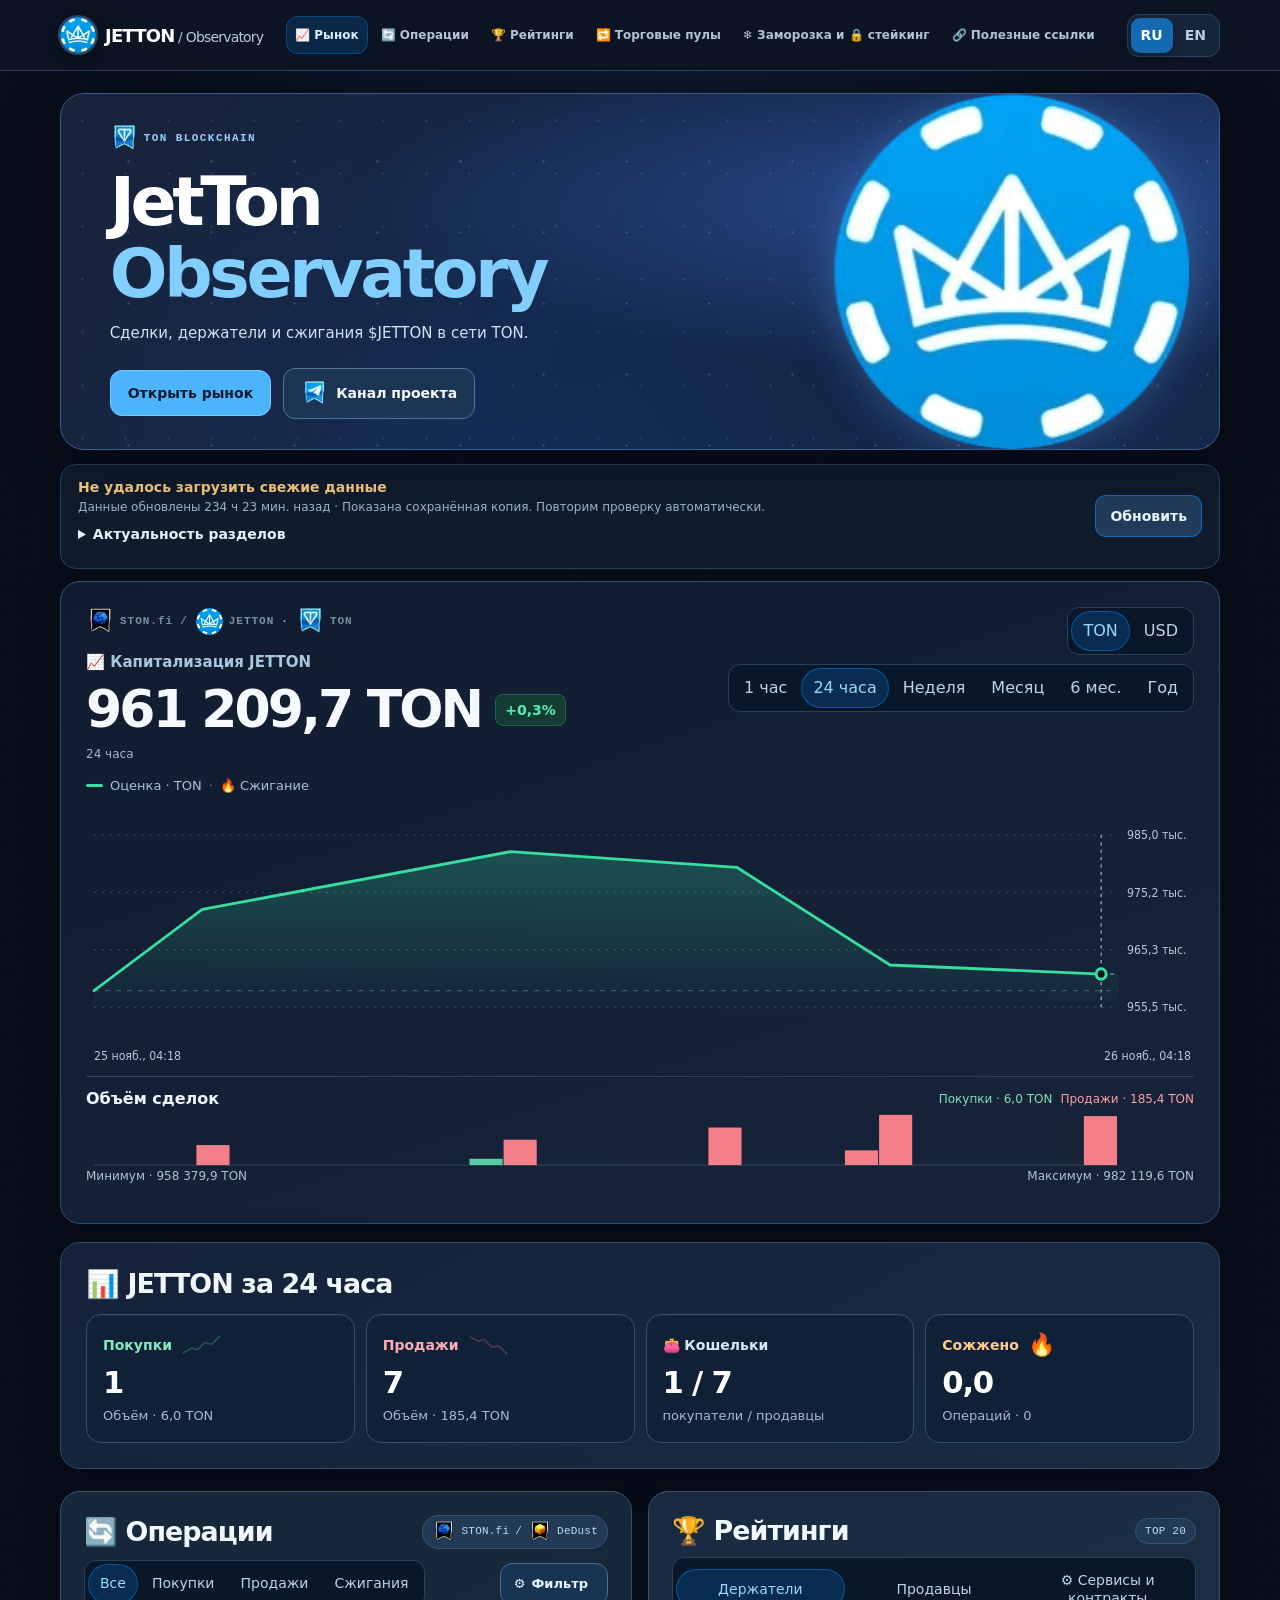
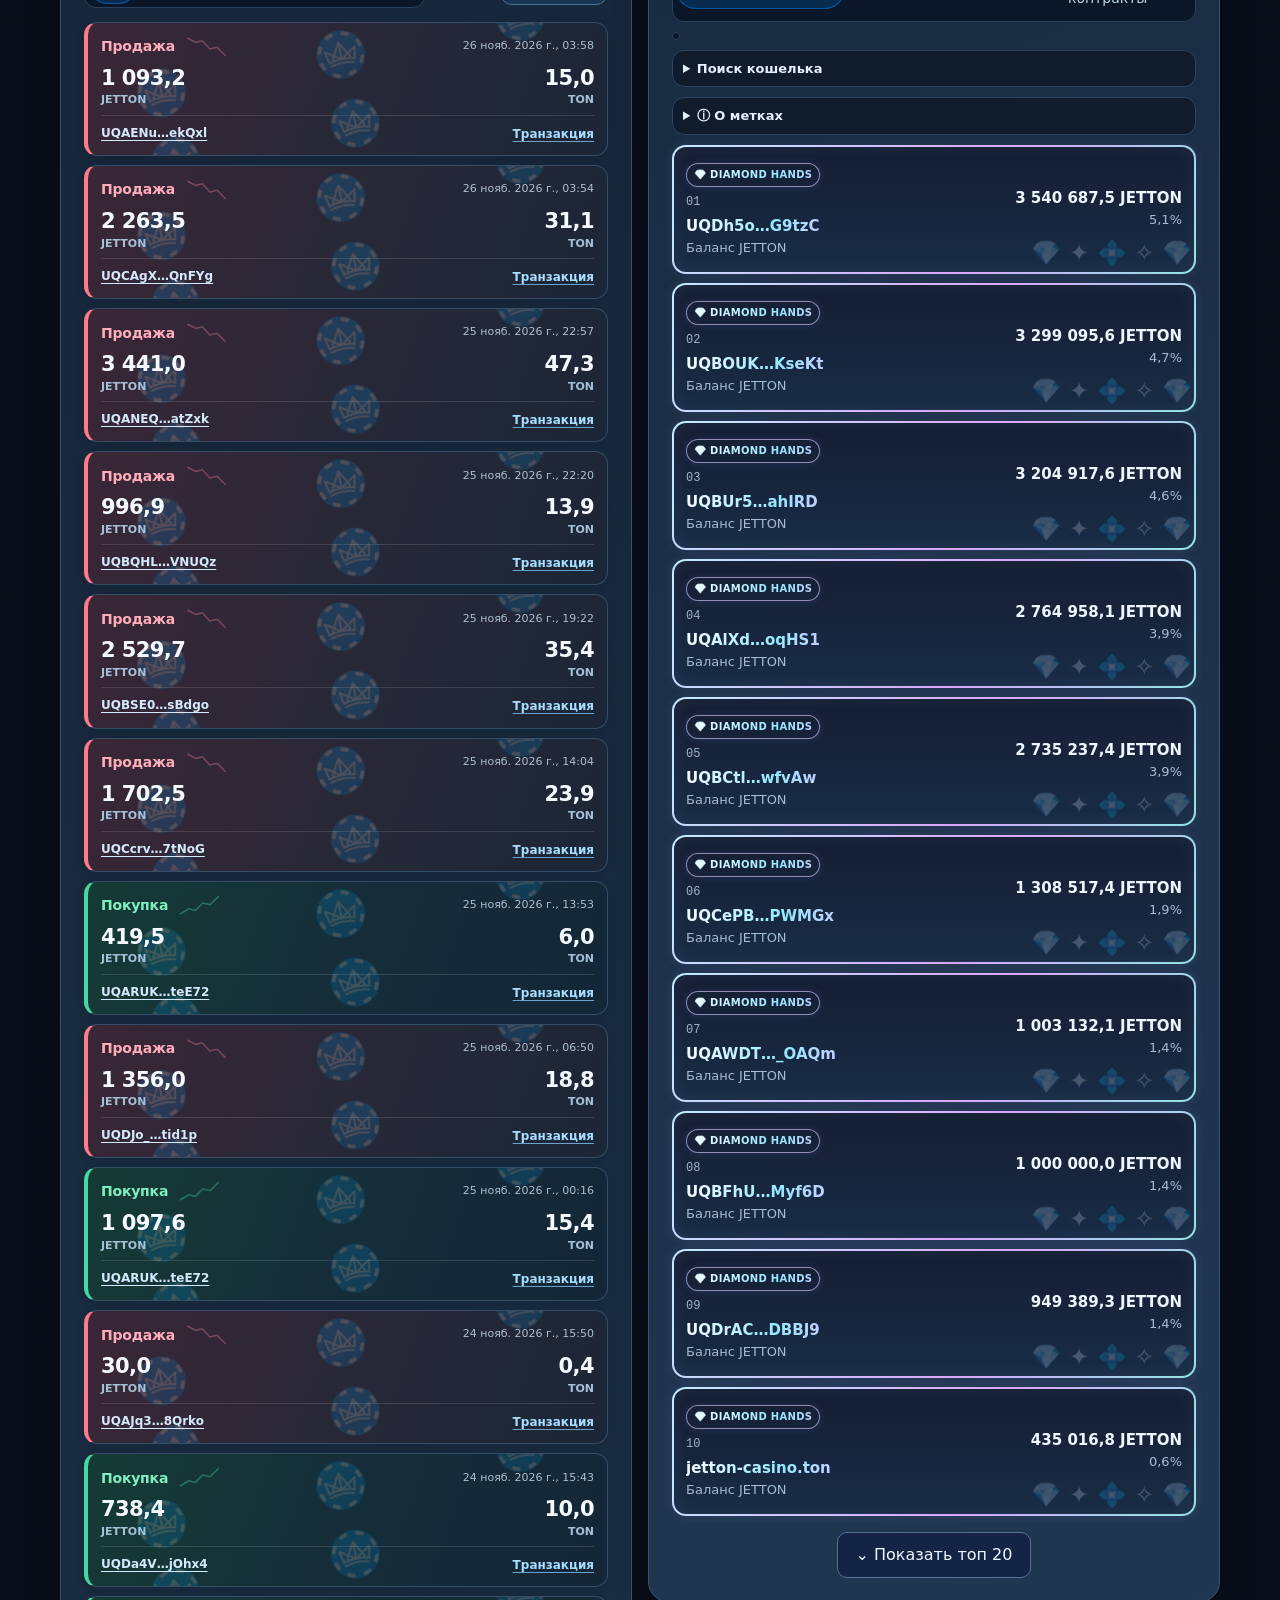
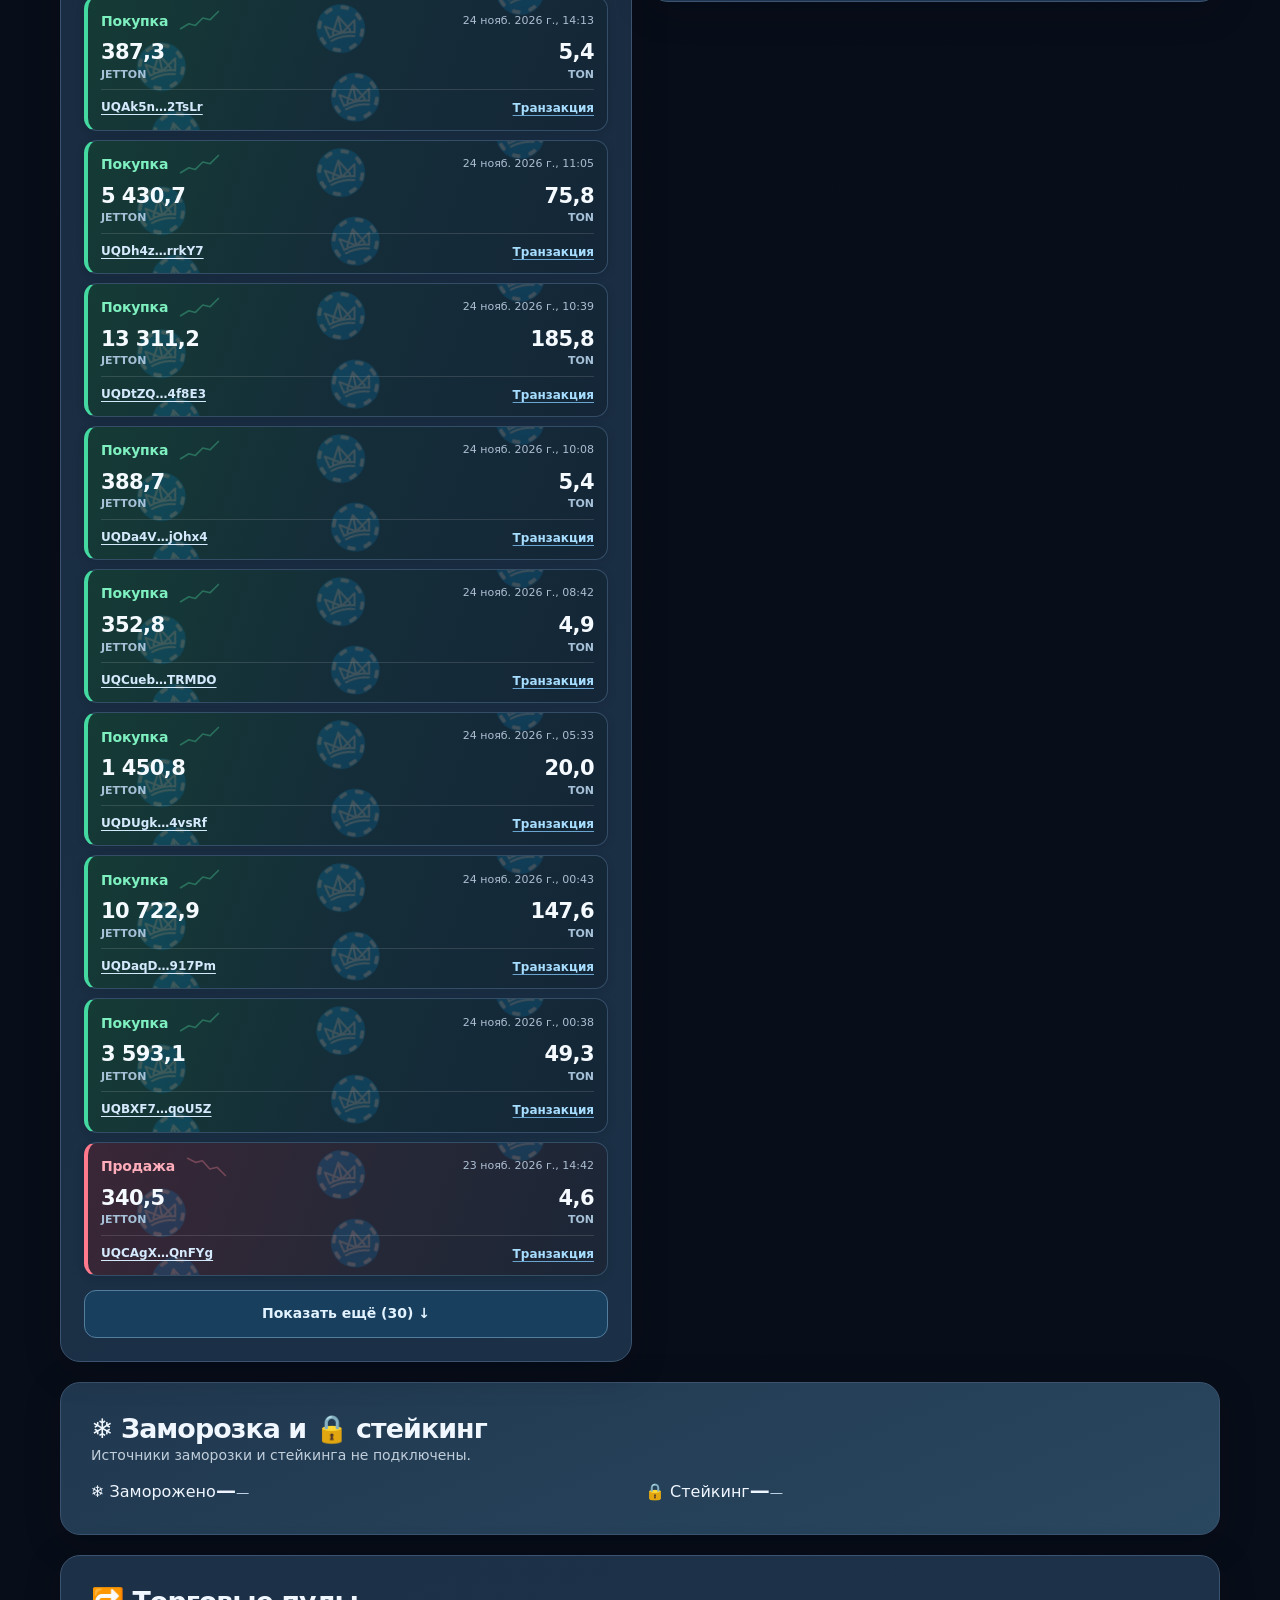
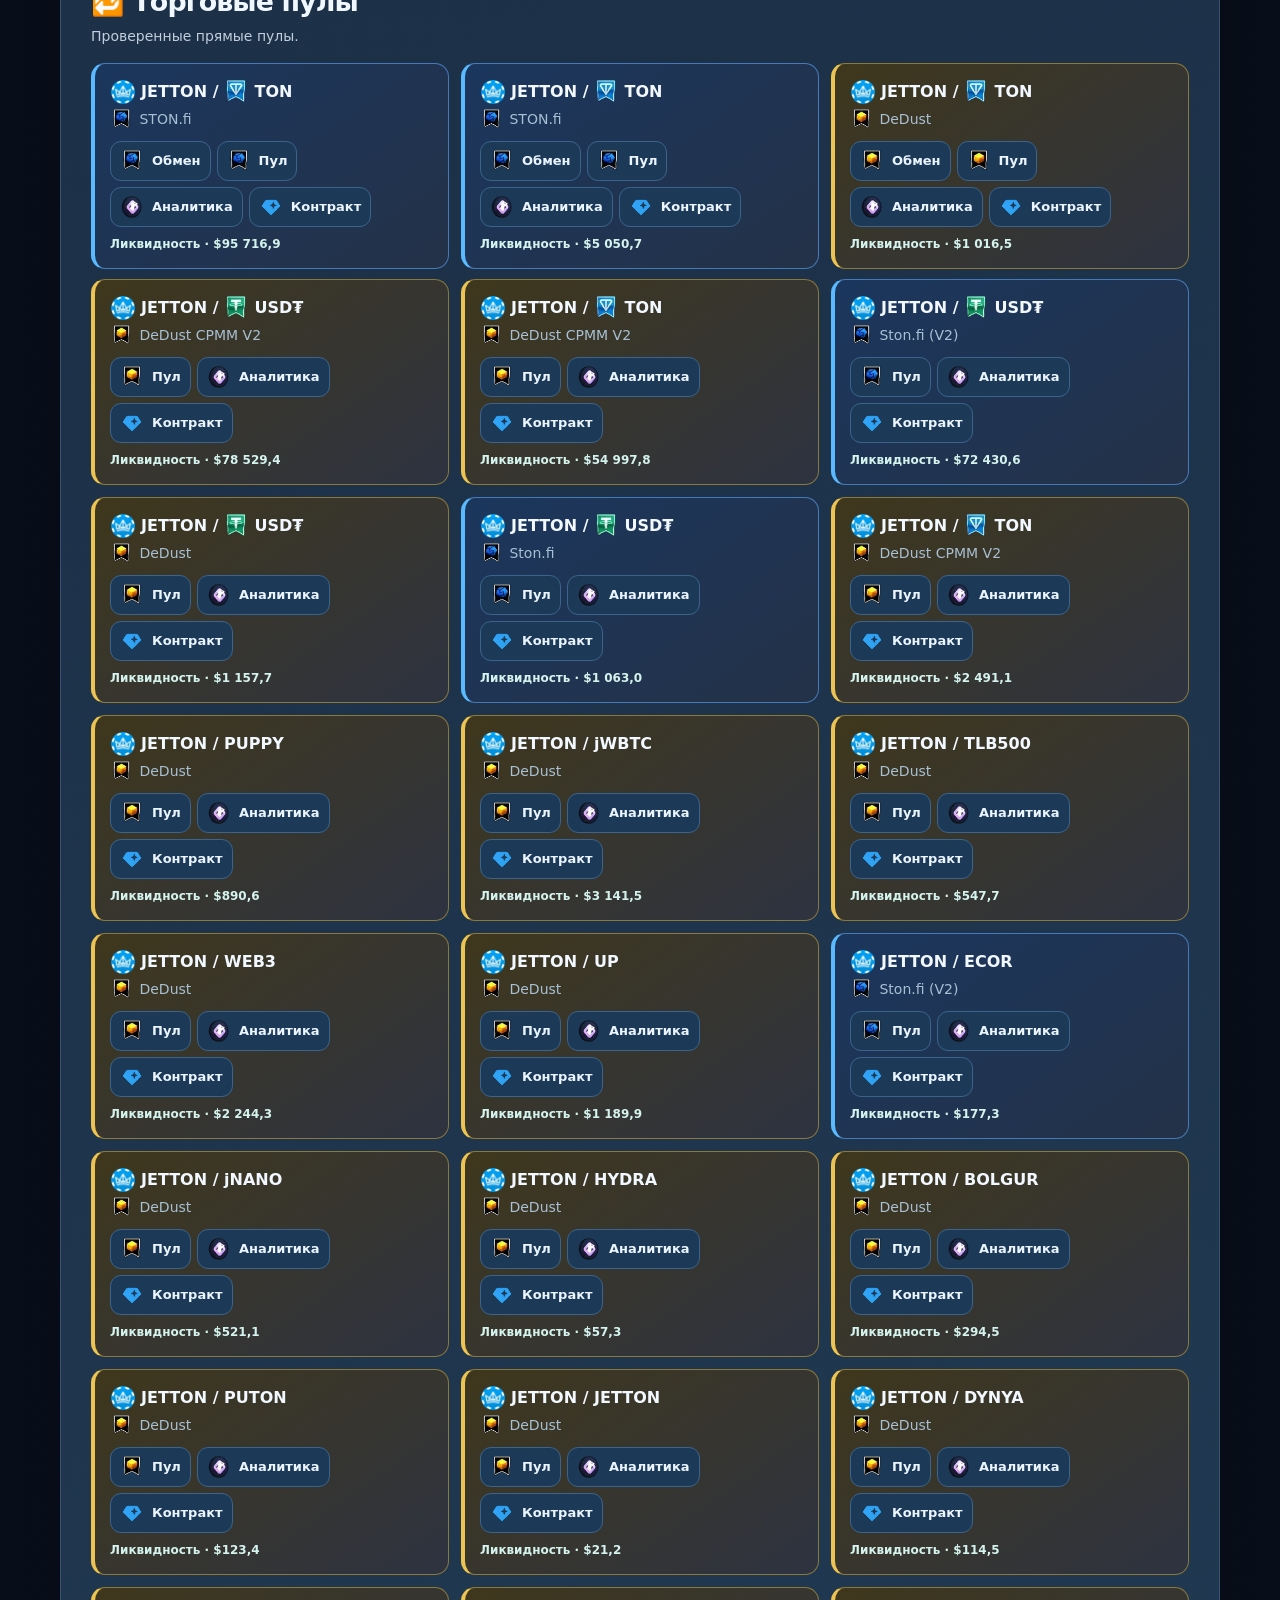
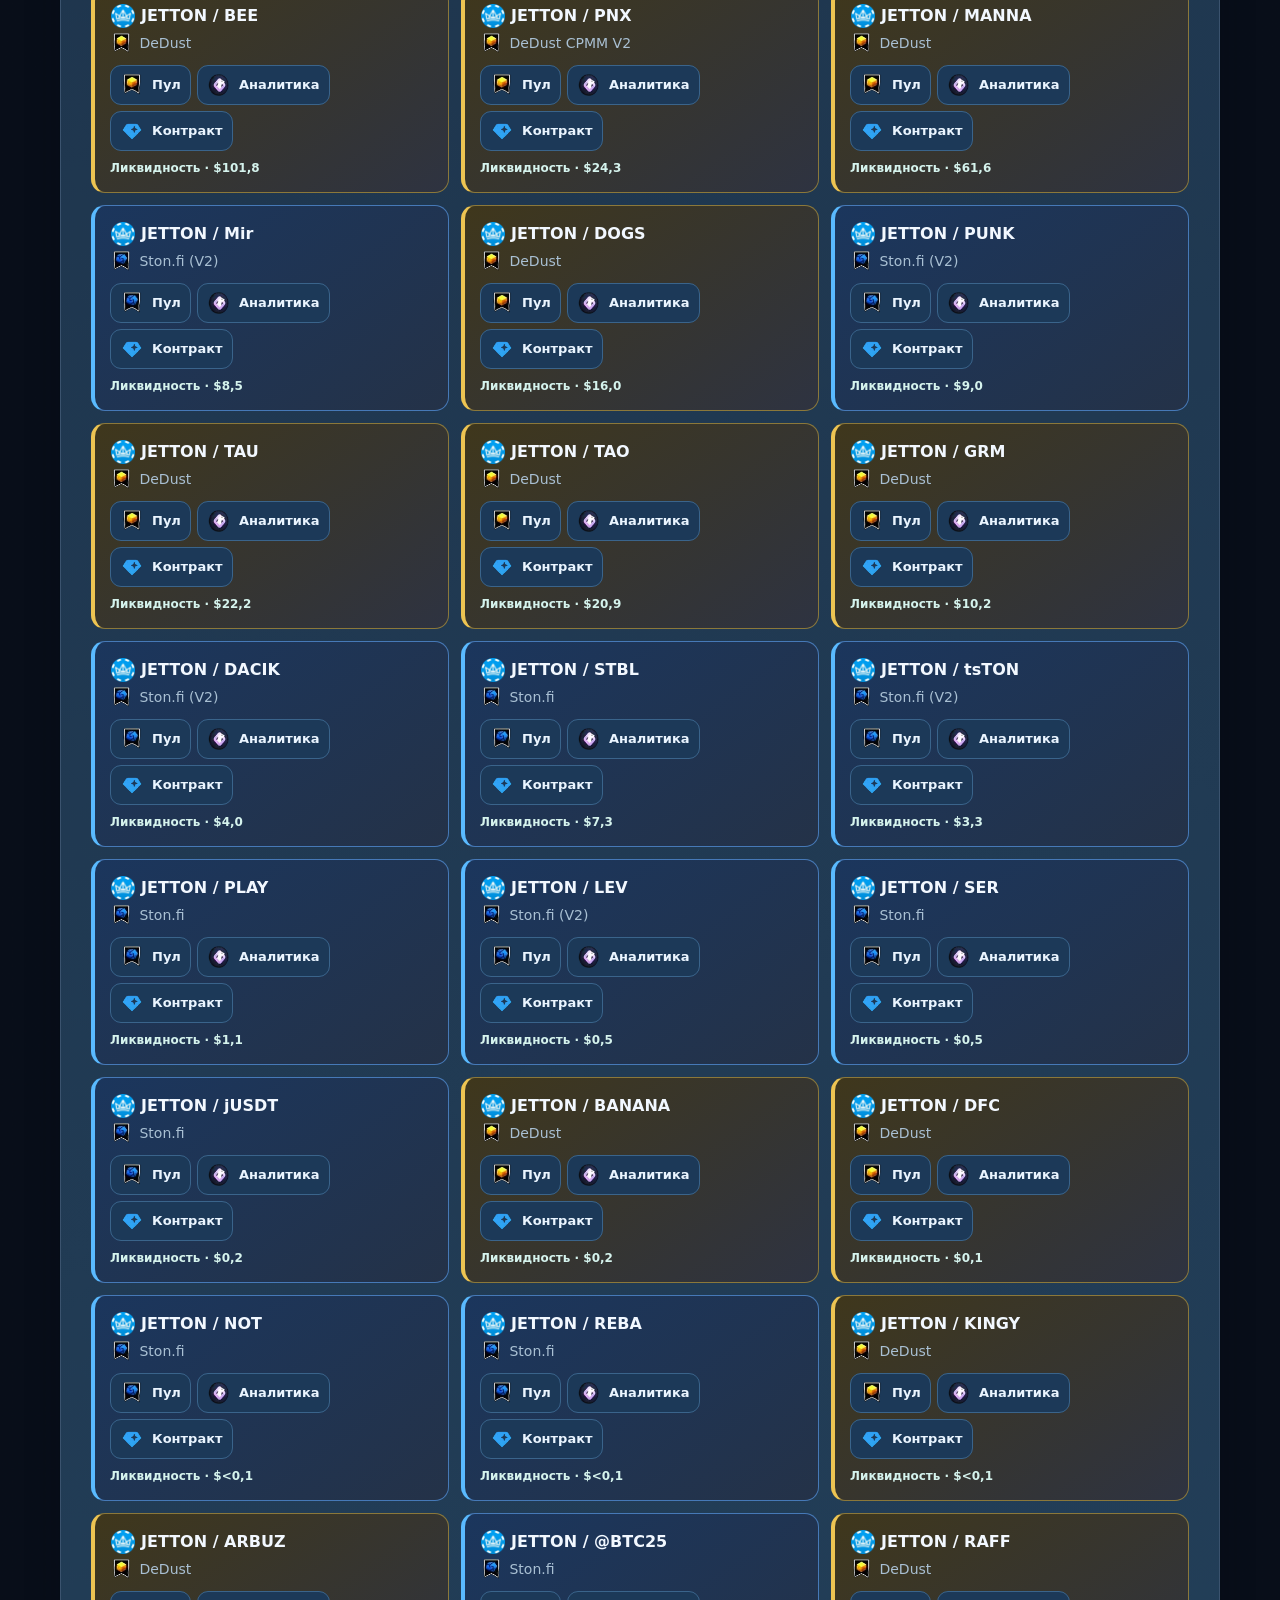
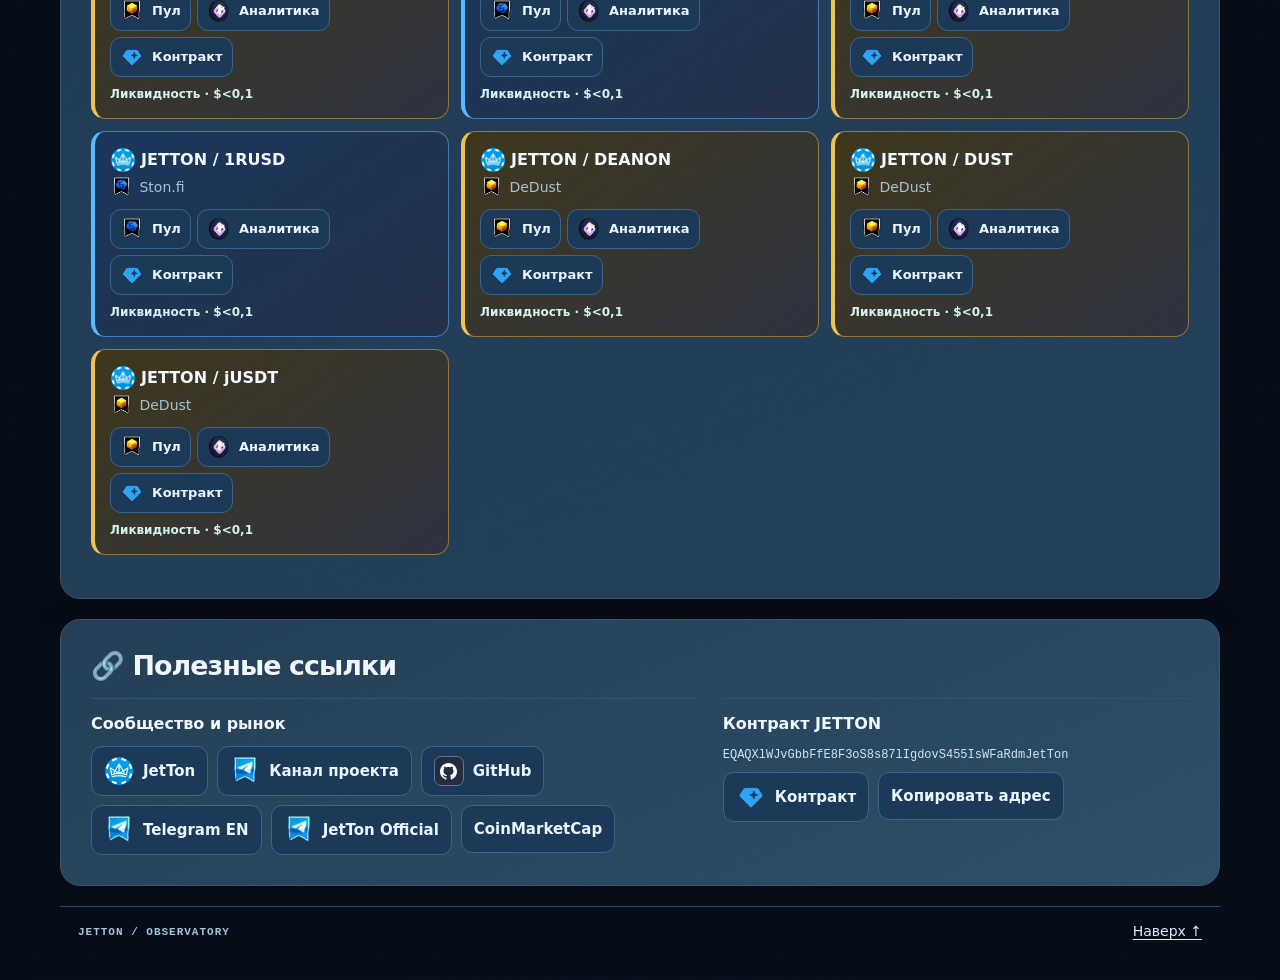
==== index.html @ 43e512dc "Build JETTON observatory from shared template with verified token data" ====
<!doctype html>
<html lang="ru"><head>
<meta charset="utf-8"><meta name="viewport" content="width=device-width,initial-scale=1">
<meta name="theme-color" content="#070d21"><meta name="description" content="JETTON Observatory — сделки STON.fi и DeDust, держатели и подтверждённые сжигания JETTON в сети TON.">
<title>JetTon Observatory</title><style>:root{color-scheme:light;--ink:#101721;--muted:#536372;--paper:#f8fafc;--line:#cbd5df;--blue:#30a1f5;--link:#075d9b;--night:#090b0e;--graphite:#10151c;--green:#1e6b51;--red:#df0000;--orange:#975019;font:16px/1.5 system-ui,-apple-system,BlinkMacSystemFont,"Segoe UI",sans-serif;color:var(--ink);background:var(--night)}
*{box-sizing:border-box}
[hidden]{display:none!important}
html{scroll-behavior:smooth;scroll-padding-top:82px}
body{margin:0;background:var(--night)}
.wrap{width:min(1220px,calc(100% - 64px));margin-inline:auto}
h1,h2,h3,p{margin:0}
a{color:var(--link);text-underline-offset:3px}
a:hover{text-decoration:underline}
button{font:inherit;color:inherit;cursor:pointer}
a:focus-visible,button:focus-visible,summary:focus-visible,#plot svg:focus-visible{outline:3px solid #5692db;outline-offset:2px}
header{position:sticky;top:0;z-index:5;background:#090b0ef5;border-bottom:1px solid #283541;color:#f5f8fc}
.nav,.brand,nav,.langs,.tabs,.smallTabs,.introLinks,.eyebrow,.sectionHeading,.chartCaption,footer,.graphTop{display:flex;align-items:center}
.nav{min-height:65px;gap:20px;justify-content:space-between}
.brand{gap:9px;color:#fff;text-decoration:none}
.brand svg{width:36px;height:36px}
.brand strong{font-size:19px;letter-spacing:-.055em}
.brand span{font-weight:500;color:#c3cbd5}
.brand:hover{text-decoration:none}
nav{gap:5px}
nav a,.langs button{font-size:14px;font-weight:650}
nav a{color:#b4c0ce;padding:9px 11px;text-decoration:none;border-radius:8px}
nav a.on,nav a:hover{color:white;background:#203347;text-decoration:none}
.langs,.tabs,.smallTabs{background:#e5edf4;border-radius:10px;padding:3px;gap:2px;width:fit-content;max-width:100%;flex-wrap:wrap}
.langs button,.tabs button,.smallTabs button{border:none;padding:7px 10px;background:transparent;color:#364c61;border-radius:7px;line-height:1.35}
.langs .on,.tabs .on,.smallTabs .on{background:#114c79;color:white}
.hero{margin:20px 0 16px;position:relative;isolation:isolate;overflow:hidden;display:flex;align-items:center;min-height:192px;border-radius:20px;border:1px solid #293746;background:radial-gradient(ellipse at 88% 70%,#153650 0%,transparent 53%),#0b0d10;color:#fff}
.herotext{position:relative;z-index:1;padding:27px clamp(20px,3vw,44px);max-width:66%}
.eyebrow,.tag,footer>span{font-family:ui-monospace,Consolas,monospace;font-size:11px;font-weight:650;letter-spacing:.09em}
.eyebrow{gap:8px}
.eyebrow i{width:7px;height:7px;background:#468ec6;border-radius:50%}
.hero .eyebrow{color:#b9c9d9}
.hero .eyebrow i{background:var(--blue)}
h1{font-size:clamp(38px,4.6vw,68px);letter-spacing:-.07em;line-height:1.05;margin:7px 0 8px}
h1 em{font-family:Georgia,"Times New Roman",serif;font-weight:normal;letter-spacing:-.055em;color:#a1d6ff}
.hero p{color:#c9d5e1;font-size:15px}
.heroArt{position:absolute;inset:0 0 0 auto;width:41%;display:grid;align-items:center;pointer-events:none}
.heroArt svg{width:100%;height:100%;max-height:250px}
.introLinks{margin-top:17px;gap:10px}
.introLinks a,.more{border:1px solid #9daebf;border-radius:8px;padding:7px 12px;text-decoration:none;font-weight:650;font-size:14px}
.introLinks a{color:#f0f6ff;border-color:#536779}
.introLinks a:first-child{color:#081624;background:var(--blue);border-color:var(--blue)}
.introLinks a:hover,.more:hover{box-shadow:inset 0 0 0 1px currentColor}
.panel{background:var(--paper);border:1px solid var(--line);border-radius:17px;padding:clamp(16px,2vw,25px);min-width:0}
.graphTop,.sectionHeading,footer{justify-content:space-between;gap:12px}
.graphTop{align-items:flex-start}
.graph .eyebrow{color:#b6c8d9}
.graph .eyebrow span{color:#7891a7}
.graph h2{font-weight:550;color:var(--muted);font-size:16px;margin-top:12px}
.price{font-size:clamp(27px,3.2vw,44px);line-height:1.12;letter-spacing:-.05em;font-variant-numeric:tabular-nums;font-weight:730}
.chartCaption{font-size:13px;color:var(--muted);gap:7px;margin-top:13px}
.lineKey{width:17px;height:3px;border-radius:3px;background:var(--blue)}
.sep{color:#6f8196}
#plot{margin:6px 0;min-height:183px}
#plot svg{width:100%;height:183px;display:block;touch-action:pan-y}
#plot text{font:11px system-ui,sans-serif;fill:#b6c6d6}
.marker{cursor:pointer}
.marker:focus{outline:2px solid var(--orange)}
#readout{font-size:14px;font-variant-numeric:tabular-nums;min-height:24px;color:var(--ink)}
.note,.description,.resources p{font-size:14px;color:var(--muted);overflow-wrap:anywhere}
.note{font-size:12px}
.description{margin:8px 0}
.summary{margin:18px 0 22px}
.summary h2,.panel h2:not(.graph h2){font-size:clamp(20px,2.1vw,27px);letter-spacing:-.045em;line-height:1.2}
.summary .sectionHeading{margin-bottom:9px}
.tag{color:#3e5061;background:#e2ebf4;border-radius:20px;padding:4px 9px;white-space:nowrap;font-weight:500;letter-spacing:.02em}
#stats{display:grid;grid-template-columns:repeat(4,minmax(0,1fr));gap:10px}
.stat{background:var(--paper);border:1px solid var(--line);border-radius:13px;padding:13px 15px;min-width:0}
.stat b,.stat small,.stat span{display:block}
.stat b{font-size:clamp(20px,2.1vw,31px);line-height:1.3;font-variant-numeric:tabular-nums;overflow-wrap:anywhere;letter-spacing:-.04em}
.stat small{font-size:13px;color:var(--muted)}
.stat span{font-size:14px;font-weight:670}
.buy{color:var(--green)}
.sell{color:var(--red)}
.burn{color:var(--orange)}
.columns{display:grid;grid-template-columns:1fr 1fr;gap:16px;align-items:start}
.columns .tabs{margin:10px 0}
.columns .tabs button,.smallTabs button{font-size:14px}
.smallTabs:not(:empty){margin-bottom:8px}
#feedNote,#rankNote{margin-bottom:8px}
.row{display:grid;grid-template-columns:minmax(0,1fr) auto;gap:10px;border-top:1px solid #dce3eb;padding:10px 0;align-items:center}
.row>div{min-width:0}
.row>div:last-child{text-align:right}
.row b,.row small{display:block;font-variant-numeric:tabular-nums}
.row small{color:var(--muted);font-size:13px}
.row a{overflow-wrap:anywhere}
.row b{font-size:15px;line-height:1.45}
.row .badge{display:inline-block;padding:1px 6px;font-size:12px;border-radius:5px;margin-right:6px}
.badge.buy{background:#e0f3e8}
.badge.sell{background:var(--red);color:white}
.badge.burn{background:#ffead4}
.position{color:var(--muted);font:12px ui-monospace,monospace;margin-right:8px}
.empty{padding:16px 0;color:var(--muted)}
.more{background:#eaf1f7;color:#144b72}
.more[hidden]{display:none}
#more{margin-top:8px;width:100%}
.resources{margin:20px 0}
.resourcesGrid{display:grid;grid-template-columns:1.15fr 1.2fr 1fr;gap:24px;margin-top:16px}
.resources h3{font-size:16px;margin-bottom:6px}
.resourceList{display:flex;gap:8px 13px;flex-wrap:wrap}
.resourceList,.contract{margin-top:8px;font-size:14px}
.contract{display:block;overflow-wrap:anywhere;font-family:ui-monospace,monospace;margin-bottom:10px}
.resourcesGrid article{min-width:0}
summary{cursor:pointer;font-weight:600}
footer{padding:16px 0 25px}
footer a{font-size:14px}
@media(max-width:800px){.wrap{width:calc(100% - 28px)}
.nav{display:grid;grid-template-columns:1fr auto;gap:0;padding-top:6px}
.langs{grid-column:2;grid-row:1}
.brand{grid-column:1;grid-row:1}
nav{grid-column:1/-1;justify-content:space-between;gap:0}
nav a{padding:7px 5px;font-size:13px}
html{scroll-padding-top:98px}
.columns{grid-template-columns:1fr}
.heroArt{width:35%;opacity:.82}
.herotext{max-width:73%;padding:19px}
.hero{min-height:180px}
.graphTop{flex-wrap:wrap}
.resourcesGrid{grid-template-columns:1fr 1fr}

#stats{grid-template-columns:repeat(2,minmax(0,1fr))}}
@media(max-width:500px){.wrap{width:calc(100% - 20px)}
.hero{margin-top:10px}
.herotext{max-width:100%;padding:16px}
.heroArt{width:35%;inset:auto 0 0 auto;height:78px}
.hero p{max-width:96%;font-size:14px}
.introLinks{max-width:76%;gap:6px;flex-wrap:wrap}
.introLinks a{font-size:13px;padding:6px 8px}
.graphTop{gap:10px}
.tabs button{padding:6px 8px}
.stat{padding:10px}
.stat small{font-size:12px}
.row{gap:3px}
.row b{font-size:14px}
.row small{font-size:12px}
.resourcesGrid{grid-template-columns:1fr;gap:15px}
.resourcesGrid article+article{border-top:1px solid var(--line);padding-top:12px}}
@media(prefers-reduced-motion:reduce){html{scroll-behavior:auto}}

.walletLegend{font-size:13px;color:var(--muted);margin:4px 0}
.walletIdentity{display:inline-flex;align-items:baseline;flex-wrap:wrap;gap:2px 6px;max-width:100%;vertical-align:baseline}
.row .walletAddress{font-weight:700;text-decoration:underline;text-decoration-thickness:1px;text-underline-offset:3px}
.row .walletAddress.buy,.walletRole.buy{color:#126042}
.row .walletAddress.sell,.walletRole.sell{color:#df0000}
.row .walletAddress.burn,.walletRole.burn{color:#874305}
.row .walletAddress.neutral{color:#51615c}
.walletRole{font-size:11px;font-weight:600}
:is(.row,.walletResult) .domainBadge{font:600 11px/1.4 system-ui,sans-serif;letter-spacing:0;padding:2px 6px;border-radius:5px;overflow-wrap:anywhere;max-width:100%;display:inline-block}
.domainBadge.digits{color:#482e00;background:linear-gradient(110deg,#ffcc00 12%,#ffe173 34%,#fff9c0 46%,#ffd700 57%,#efb000 84%);background-size:220% 100%;border:1px solid #a37b00;animation:projectGold 4s ease-in-out infinite alternate}
details.domainDetails{display:inline-block;border:0;padding:0;font-size:12px;font-weight:500;width:100%}
details.domainDetails summary{color:var(--muted);font-size:11px}
#rank .position{vertical-align:top}
.onlyBadges{display:flex;align-items:center;gap:7px;font-size:13px;font-weight:600;margin:4px 0 7px;cursor:pointer}
.onlyBadges input{width:16px;height:16px;accent-color:var(--link)}


@keyframes projectGold{from{background-position:0% 50%}
to{background-position:100% 50%}}
@media(prefers-reduced-motion:reduce){.domainBadge.digits{animation:none}}
footer>span{color:#f5f8ff}
footer a{color:#dcebf8}
.price{overflow-wrap:break-word}

/* Make the chart and header dark; financial rows retain their semantic colours. */
.langs,.graph .tabs{background:#202a35}
.langs button,.graph .tabs button{color:#c3cfdb}
.langs .on,.graph .tabs .on{background:var(--blue);color:#071421}
.graph{--ink:#f5f8fc;--muted:#b2c0cd;color:var(--ink);background:var(--graphite);border-color:#283747}
.graph #readout a{color:#86caff}
.graph #plot svg{height:205px}
.brand:hover,.introLinks a:hover{color:#fff}
.introLinks a:first-child:hover{color:#081624}

.wrap{width:min(1180px,calc(100% - 88px))}
.hero{background:linear-gradient(165deg,#080a0d 22%,#10151c 100%)}
.graph,.summary{background:linear-gradient(180deg,#10151c,#152332);border:1px solid #374b5b}
.summary{background:linear-gradient(180deg,#152332,#172b3c);padding:clamp(16px,2vw,25px);border-radius:17px;color:#f4f8ff}
.summary .sectionHeading{margin-bottom:14px}
.stat{background:linear-gradient(145deg,#131d28,#1e3041);border:1px solid #3d5363}
.stat small{color:#b9c8d5}
.stat span.buy,.stat span.sell,.stat span.burn{display:inline-block;border-radius:5px;background:linear-gradient(120deg,#d8e5eb,#c1d4df);padding:1px 6px}
.columns .panel,.resources{--ink:#f3f7fc;--muted:#c1cedb;--link:#a6daff;--line:#435a6a;color:var(--ink);border-color:#3b5264}
.columns .panel{background:linear-gradient(180deg,#172b3c,#1a3b51)}
.columns .tabs,.columns .smallTabs{background:#0e1c29}
.columns .tabs button,.columns .smallTabs button{color:#cbd9e7}
.columns .tabs .on,.columns .smallTabs .on{background:#265a7d;color:#fff}
.row{border-color:#435666}
.position{color:#c1cedb}
.tag{background:#233f54;color:#d1e6f6}
.row .walletIdentity{background:linear-gradient(125deg,#d8e5eb,#c1d4df);border-radius:7px;padding:3px 6px}
.domainDetails summary{color:#354d62!important}
.domainDetails span{color:#223847}
#more,.resourceList>a,.resourceList>button{color:#f3f8ff;background:#15496b;border:1px solid #6289a3}
.resources{background:linear-gradient(180deg,#1a3b51,#20475e);padding:clamp(18px,2.5vw,30px)}
.resourcesGrid{grid-template-columns:1.3fr 1fr;gap:clamp(14px,2vw,26px)}
.resourcesGrid article{border-top:1px solid #7190a3;padding-top:13px}
.resources h3{margin-bottom:10px}
.resourceList{display:grid;grid-template-columns:1fr;gap:7px}
.resourceList>a,.resourceList>button{display:flex;align-items:center;justify-content:space-between;gap:6px;min-height:42px;padding:8px 12px;border-radius:7px;text-align:left;font:650 14px/1.35 system-ui,sans-serif;text-decoration:none;cursor:pointer}
.resourceList>a:hover,.resourceList>button:hover,#more:hover{background:#1b5c82;border-color:#aedfff}
.resources .contract{color:#d1e4f2;margin:6px 0;word-break:break-all}
footer{background:#090c10;border-top:1px solid #405362;padding:14px 18px;margin-bottom:14px;border-radius:8px}
@media(min-width:1000px){.resourcesGrid article:first-child .resourceList{grid-template-columns:repeat(2,minmax(0,1fr))}}
@media(max-width:800px){.wrap{width:calc(100% - 34px)}.resourcesGrid{grid-template-columns:1fr 1fr}}
@media(max-width:500px){.wrap{width:calc(100% - 22px)}.resourcesGrid{grid-template-columns:1fr}.resourcesGrid article+article{border-color:#7190a3}}

/* Draw external-link arrows without relying on a font glyph. */
.resourceList>a::after,.introLinks a[href^="https:"]::after,.row a:not(.walletAddress)::after{content:"";display:inline-block;width:8px;height:8px;flex-shrink:0;margin-left:6px;border-top:1.5px solid currentColor;border-right:1.5px solid currentColor;background:linear-gradient(135deg,transparent 43%,currentColor 46%,currentColor 54%,transparent 57%);vertical-align:1px}

.syncBar{display:flex;align-items:center;justify-content:space-between;gap:14px;margin:0 0 12px;padding:12px 18px;background:#101b27;border:1px solid #374b5b;border-radius:12px;color:#e5f1fb}
.syncBar>div{min-width:0}.syncBar p{font-size:14px;font-weight:650}.syncBar small{display:block;color:#b9c8d5;font-size:12px;overflow-wrap:anywhere}.syncBar .syncWarning{color:#ffcf80}
#refreshData{flex-shrink:0;min-height:42px;padding:8px 14px;border:1px solid #6289a3;border-radius:7px;background:#15496b;color:#f3f8ff;font-weight:650;font-size:14px}#refreshData:hover{background:#1b5c82}#refreshData:disabled{opacity:.65;cursor:wait}
@media(max-width:400px){.syncBar{align-items:flex-start;flex-wrap:wrap;padding:12px 14px}.syncBar>div{flex:1 1 175px}}

/* Market cap: native-currency valuation, with an explicit estimation note. */
.graph .price{font-size:clamp(32px,4.2vw,52px);letter-spacing:-.055em;line-height:1.15}
.graph h2{font-size:15px;margin-top:12px;margin-bottom:7px}
.capHeadline{display:flex;align-items:center;gap:14px;flex-wrap:wrap}
.capChange{font:700 14px/1.3 system-ui,sans-serif;padding:6px 9px;border-radius:8px;font-variant-numeric:tabular-nums;white-space:nowrap}
.capChange:empty{display:none}.capPositive{color:#54edb6;background:#133c32;border:1px solid #24634e}.capNegative{color:#ff2020;background:#321419;border:1px solid #7a242a}
#capPeriod{margin-top:5px;color:#a4b9cb}.graph #plot{min-height:250px;margin:18px 0 8px}.graph #plot svg{height:250px}
.graph #plot text{font:11px system-ui,sans-serif;fill:#b8c9d6}
.capRange{display:flex;justify-content:space-between;gap:8px;flex-wrap:wrap;color:#adc3d3;font-size:12px;font-variant-numeric:tabular-nums;margin:0 0 13px}
.graph #readout{background:#0b1723;border:1px solid #2b4354;padding:10px 12px;border-radius:9px;min-height:43px;font-size:13px;margin-bottom:9px}
.capMethod{font-size:11px;line-height:1.5;color:#9db3c4;border-top:1px solid #2b4354;padding-top:10px;margin-top:10px;max-width:850px}
.graph .chartCaption .lineKey{background:var(--chart-colour,#38dda0)}
@media(max-width:500px){.graph .price{font-size:34px}.capHeadline{gap:8px}.graph .graphTop{gap:15px}.graph .tabs{width:100%;justify-content:space-between}.graph .tabs button{padding:8px 6px;font-size:12px}.graph #plot svg{height:240px}.graph #plot{min-height:240px}.graph #readout{font-size:12px}.capMethod{font-size:11px}}
@media(max-width:360px){.graph .tabs{display:grid;grid-template-columns:repeat(3,minmax(0,1fr));gap:3px}.graph .tabs button{width:100%}}

:root{--blue:#75ccff;--project-art:url("[data-uri]");--night:#070d21}
body{background:radial-gradient(ellipse at 78% 0%,#24347b 0%,#111c49 28%,transparent 55%),#070d21}
header{background:#0a1129f5;border-color:#324576}
.brandMark{width:36px;height:36px;border-radius:50%;background:var(--project-art) center/cover}
.hero{min-height:268px;border-color:#435b9c;background:radial-gradient(ellipse at 78% 50%,#2b4696 0%,#182860 34%,transparent 68%),linear-gradient(112deg,#0d1639,#111c49)}
.hero::before{content:"";position:absolute;inset:0;background-image:radial-gradient(circle,#7eaeff 1px,transparent 1.5px),radial-gradient(circle,#eff7ff 1px,transparent 1.5px);background-size:43px 53px,83px 71px;background-position:0 0,26px 32px;opacity:.24;pointer-events:none}
.heroArt{width:40%;height:100%;background:var(--project-art) center / auto 88% no-repeat;filter:drop-shadow(0 0 20px #60b5ff60);border-radius:50%}
.hero h1 em{color:#89ceff}
.graph{background:linear-gradient(180deg,#101936,#151f43);border-color:#394b80}
.summary{background:linear-gradient(180deg,#182649,#202d55);border-color:#435480}
.columns .panel{background:linear-gradient(180deg,#192847,#1e3659)}
.resources{background:linear-gradient(180deg,#192b4b,#1b345a)}
.graphControls{display:grid;gap:10px;justify-items:end;min-width:0}
.row.trade-buy{border-left:3px solid #4cce9f;padding-left:8px;background:#14564832}
.row.trade-sell{border-left:3px solid #fb6b76;padding-left:8px;background:#7c223532}
.row.trade-burn{border-left:3px solid #e7ae57;padding-left:8px}
@media(max-width:800px){.graphControls{justify-items:start}}
@media(max-width:590px){
 .hero{min-height:210px}.heroArt{width:32%;height:auto;inset:12px 12px auto auto;aspect-ratio:1;opacity:1;background-size:contain}
 .herotext{max-width:76%}.hero h1{font-size:clamp(32px,7.5vw,47px)}.hero h1 em{display:block}
 .hero p{max-width:100%}.introLinks{max-width:100%}.graphControls{width:100%}.graph #currency{display:flex;width:auto}
}

#activity,#wallets,#pools{background:#141b27;border-color:#303a4a}
#activity .row,#wallets .row{background:transparent;border-color:#303a4a;border-left:0;padding-left:0}
#activity .row .walletIdentity,#wallets .row .walletIdentity{background:none;padding:0;column-gap:6px;row-gap:4px}
.columns .walletIdentity .walletAddress{background:none;padding:0}
.columns .row .walletAddress{color:#d6e2f0}
.columns .walletRole.buy,.columns .badge.buy{color:#85e6bc;background:none}
.columns .walletRole.sell,.columns .badge.sell{color:#ff9a9f;background:none}
.columns .walletRole.burn,.columns .badge.burn{color:#f1bd7d;background:none}
.columns .domainDetails summary,.columns .domainDetails span{color:#becbd9!important}
.columns :is(.row,.walletResult) .projectBadges{display:flex;flex-wrap:wrap;gap:5px;width:100%;align-items:center}
.columns :is(.row,.walletResult) .projectBadge{--badge-edge:#53627b;display:inline-flex;align-items:center;gap:4px;padding:2px 6px;border:1px solid var(--badge-edge);border-radius:6px;background:#202939;text-decoration:none;color:#eaf1fb;font:650 11px/1.35 system-ui,sans-serif;min-height:26px;max-width:100%}
.columns :is(.row,.walletResult) .projectBadge:hover{text-decoration:underline}
.columns :is(.row,.walletResult) .projectBadge::after{display:none}
.projectBadge img{display:block;width:18px;height:18px;object-fit:contain;border-radius:3px}
.columns :is(.row,.walletResult) .projectBadge.staking{padding-inline:4px;--badge-edge:#6c93cb}
.columns :is(.row,.walletResult) .projectBadge.vnuk{--badge-edge:#8f606f;color:#ffc8d4}
.columns :is(.row,.walletResult) .projectBadge.author{border-color:transparent;background:linear-gradient(#202939,#202939) padding-box,linear-gradient(105deg,#508eff,#dce5ee,#508eff) border-box;background-size:100% 100%,200% 100%;animation:projectBadgeGlow 5s ease-in-out infinite alternate}
.columns :is(.row,.walletResult) .projectBadge.joystick{--badge-edge:#9164ac}
.columns :is(.row,.walletResult) .projectBadge.phoenix{--badge-edge:#a86a36}
.projectBadge.joystick span,.projectBadge.phoenix span{background:linear-gradient(90deg,var(--badge-color),#ffe182,var(--badge-color));background-size:210% 100%;background-clip:text;color:transparent;animation:projectBadgeGlow 5s ease-in-out infinite alternate}
.projectBadge.joystick{--badge-color:#e3a6ff}
.projectBadge.phoenix{--badge-color:#ff9862}
@keyframes projectBadgeGlow{to{background-position:100% 0}}
@media(prefers-reduced-motion:reduce){.columns :is(.row,.walletResult) .projectBadge.author,.projectBadge.joystick span,.projectBadge.phoenix span{animation:none}}
#pools [lang="en"],html[lang="en"] #pools [lang="ru"]{display:none}
html[lang="en"] #pools [lang="en"]{display:inline}
#pools .poolIntro{margin:8px 0 16px}
#pools .poolGrid{display:grid;grid-template-columns:repeat(3,minmax(0,1fr));gap:10px}
#pools .poolCard{min-width:0;background:#1c2636;border:1px solid #39475b;border-radius:10px;padding:12px}
#pools .poolCard h3{margin:0 0 3px}
#pools .poolCard p{margin:0}
#pools .poolActions{display:flex;flex-wrap:wrap;gap:6px;margin-top:10px}
#pools .poolActions a{display:inline-flex;align-items:center;min-height:38px;padding:5px 9px;color:#edf5ff;background:#22344c;border:1px solid #586d88;border-radius:7px;font-size:13px;font-weight:650;text-decoration:none}
#pools .poolActions a:hover{background:#304963;text-decoration:underline}
#pools .poolRoute,#pools .poolTiny{margin-top:16px;padding-top:13px;border-top:1px solid #39475b}
#pools #discoveredPools{margin-top:10px}
#pools .poolCard .poolLiquidity{margin-top:8px;font-size:12px;overflow-wrap:anywhere}
#pools .poolCard h3{overflow-wrap:anywhere}
#pools .poolRoute h3{margin:0 0 4px}
#pools .poolRoute .poolCard{margin-top:9px;max-width:440px}
#pools .poolTiny .poolGrid{margin-top:10px}
#pools .poolSources{margin-top:13px;font-size:12px}
@media(max-width:800px){#pools .poolGrid{grid-template-columns:repeat(2,minmax(0,1fr))}}
@media(max-width:500px){#pools .poolGrid{grid-template-columns:minmax(0,1fr)}}

.columns :is(.row,.walletResult) .projectBadge.og{border-color:#a887c2;background:#222033}
.columns :is(.row,.walletResult) .projectBadge.fragmentNumber{--badge-edge:#cc7cdb;background:#78348b;color:#fff;font-weight:800;white-space:nowrap}
.projectBadge.og span{background:linear-gradient(90deg,#cbff69,#f3a5ff,#cbff69);background-size:210% 100%;background-clip:text;color:transparent;animation:projectBadgeGlow 4s ease-in-out infinite alternate;font-weight:800}
.columns :is(.row,.walletResult) .projectBadge.burner{border-color:#966237;padding-inline:4px}
.columns :is(.row,.walletResult) .projectBadge.blueNft{border-color:#3881a9;padding-inline:4px}
.operationRow .opMobile,.operationRow .opToggle{display:none}
#feed .operationRow .opDesktop a{display:inline-block}
@media(prefers-reduced-motion:reduce){.projectBadge.og span{animation:none}}
@media(max-width:640px){
 #feed .operationRow{grid-template-columns:minmax(0,1fr) minmax(0,auto) 28px;align-items:start;column-gap:4px;padding:8px 0}
 #feed .operationRow .opDesktop{display:none}
 #feed .operationRow>div:nth-child(2){align-self:start}
 #feed .operationRow .opMobile:not([hidden]){display:block;grid-column:1/-1;text-align:left;padding:2px 0 4px}
 #feed .operationRow .opToggle{display:grid;place-items:center;width:28px;min-height:32px;padding:0;background:none;border:0;color:#b8d3ec;cursor:pointer}
 .opToggle span{width:7px;height:7px;border-right:2px solid;border-bottom:2px solid;transform:rotate(45deg)}
 .opToggle[aria-expanded="true"] span{transform:rotate(225deg)}
}

body{background:linear-gradient(#070b16bb,#070b16cf),url("[data-uri]") center top/cover fixed,#070b16}
.supplyGrid{display:grid;grid-template-columns:repeat(2,minmax(0,1fr));gap:10px;margin-top:12px}
.supplyGrid a{display:grid;gap:4px;padding:12px;border:1px solid #39475b;border-radius:10px;background:#1c2636;text-decoration:none;min-width:0}
.supplyGrid a:hover{border-color:#7db5e6}
.supplyGrid strong{font-size:clamp(1rem,3vw,1.35rem);color:#eef5ff;overflow-wrap:anywhere}
.supplyGrid small{color:#afbfce}
@media(max-width:440px){.supplyGrid{grid-template-columns:1fr}body{background-attachment:scroll;background-size:auto,auto 1100px}}

.volumeBlock{margin-top:12px;border-top:1px solid #344353;padding-top:10px}
.volumeHeading,.volumeKeys,.tradeSize,.walletSearchForm{display:flex;align-items:center;gap:8px;flex-wrap:wrap}
.volumeHeading{justify-content:space-between}
.volumeKeys,.tradeSize{font-size:12px}
.volumeKeys span:first-child,.rankMove.gained{color:#80e0b6}
.volumeKeys span:last-child,.rankMove.lost{color:#ff9da4}
#tradeVolume svg{display:block;width:100%;height:56px}
.tradeSize{margin:8px 0;color:#bdcbd8}
.tradeSize label{display:inline-flex;align-items:center;gap:6px}
.tradeSize input[type=number],.walletSearchForm input{min-width:0;border:1px solid #53637a;border-radius:7px;background:#161f2b;color:#eaf1fb;padding:6px 8px;font:inherit}
.tradeSize input[type=number]{width:6em}
#rank .position,.walletResult .position{display:inline-flex;align-items:baseline;gap:4px}
.rankMove{font-size:10px;white-space:nowrap}
.walletSearch,.badgeLegend{margin:10px 0;border:1px solid #39475b;border-radius:8px;padding:8px 10px}
.walletSearch summary,.badgeLegend summary{cursor:pointer;color:#d6e2f0;font-size:13px;font-weight:650}
.walletSearchForm{margin-top:9px}
.walletSearchForm input{flex:1 1 145px}
.walletSearchForm button{padding:6px 9px;border:1px solid #52637b;border-radius:7px;background:#243249;color:#eaf1fb;cursor:pointer}
.walletResult{margin-top:9px;overflow-wrap:anywhere}
.walletResult h3,.walletResult h4,.walletResult p{margin:6px 0}
.walletResult ul,.badgeLegend dl{padding-left:0;margin:8px 0 0;font-size:12px}
.walletResult li{margin-left:15px;padding-top:3px}
.badgeLegend dl{display:grid;grid-template-columns:auto 1fr;gap:5px 8px}
.badgeLegend dd{margin:0;color:#bdcbd8}
.columns .projectBadge.arni,.columns .projectBadge.napiwas{border-color:#927fa2}
.columns .projectBadge.arni span,.columns .projectBadge.napiwas .badgeLabel{
 background:linear-gradient(90deg,#70e1dd,#c4b4ff,#ffab94,#ffe39a,#70e1dd);
 background-size:225% 100%;background-clip:text;color:transparent;
 animation:projectBadgeGlow 4.3s ease-in-out infinite alternate
}
.projectBadge .beerIcon{position:relative;display:inline-block;flex:0 0 18px;width:18px;height:18px}
.beerIcon::before,.beerIcon::after{content:"";position:absolute}
.beerIcon::before{left:2px;top:2px;width:10px;height:15px;border:1px solid #ffde99;border-radius:3px 3px 4px 4px;background:linear-gradient(#fff4dc 0 28%,#ffce56 29%,#e4932c 83%,#b36121)}
.beerIcon::after{left:12px;top:6px;width:5px;height:8px;border:2px solid #ffde99;border-left:0;border-radius:0 4px 4px 0}
@media(prefers-reduced-motion:reduce){.columns .projectBadge.arni span,.columns .projectBadge.napiwas .badgeLabel{animation:none}}

.projectBadges .domainDetails{width:auto;max-width:100%;overflow-wrap:anywhere}

/* JETTON / Telegram-inspired Observatory — design layer v1.
   No remote fonts, frameworks, images or runtime dependencies.
   Loaded AFTER the existing stylesheet. Keeps data/JS functionality intact. */
:root{
  color-scheme:dark;
  --tg-bg:#090e18;--tg-surface:#121b2a;--tg-surface2:#192639;
  --tg-elevated:#20344b;--tg-line:#2a405a;--tg-blue:#55b9ff;
  --tg-blue-strong:#258fea;--tg-text:#f0f6ff;--tg-muted:#a6bdd2;
  --tg-green:#51dcaa;--tg-red:#ff8696;--tg-gold:#f3c66f;
  --night:var(--tg-bg);--paper:var(--tg-surface);--ink:var(--tg-text);
  --muted:var(--tg-muted);--line:var(--tg-line);--blue:var(--tg-blue);
  --link:#91d8ff;--green:var(--tg-green);--red:var(--tg-red);
  font-family:system-ui,-apple-system,BlinkMacSystemFont,"Segoe UI",sans-serif;
  font-optical-sizing:auto;
}
html{scroll-padding-top:100px}
body{
  color:var(--tg-text);
  background:radial-gradient(ellipse 80% 420px at 50% -150px,#1b315e 0%,transparent 72%),
    linear-gradient(#080e19e8,#080e19f1),url("[data-uri]") center top/cover fixed,#090e18;
}
.wrap{width:min(1160px,calc(100% - 40px))}
a{color:var(--link)}
button,input{font-family:inherit}
a,button,summary{-webkit-tap-highlight-color:transparent}
button:not(:disabled),a,summary{transition:background-color .18s ease,border-color .18s ease,color .18s ease,transform .18s ease}
button:active:not(:disabled),.introLinks a:active,.resourceList>a:active,#pools .poolActions a:active{transform:scale(.98)}
a:focus-visible,button:focus-visible,summary:focus-visible,input:focus-visible{outline:2px solid var(--tg-blue);outline-offset:3px}
header{background:#0d1524f0;border-bottom:1px solid #2c4463;backdrop-filter:blur(22px);-webkit-backdrop-filter:blur(22px)}
.nav{min-height:70px;gap:18px}
.brandMark{box-shadow:0 0 0 2px #314968,0 5px 20px #050a14a8}
.brand strong{font-size:18px;letter-spacing:-.045em}
.brand span{color:#b6cce0;font-size:14px}
nav{gap:5px}
nav a{padding:10px 13px;color:#b1c4d7;border-radius:12px;font-weight:600}
nav a.on,nav a:hover{background:#1e3958;color:#f4faff}
.langs{background:#17253a;padding:3px;border:1px solid #2d4560;border-radius:12px}
.langs button{border-radius:9px;min-width:39px;min-height:35px;color:#b6cde2}
.langs button.on{background:#288fd9;color:#fff;box-shadow:0 2px 10px #0613268c}
main.wrap{padding-bottom:10px}
.hero{margin:22px 0 14px;min-height:275px;border:1px solid #3b5c8d;border-radius:24px;
  background:radial-gradient(ellipse at 81% 30%,#294c91 0%,transparent 48%),
  radial-gradient(circle at 40% 110%,#132c55,transparent 60%),
  linear-gradient(125deg,#111d35,#15274b);
  box-shadow:0 18px 54px #02071164;isolation:isolate}
.hero::before{opacity:.14}
.hero::after{content:"";position:absolute;inset:0;pointer-events:none;
  background:linear-gradient(115deg,#ffffff08,transparent 50%);border-radius:inherit}
.herotext{padding:clamp(23px,3.5vw,45px);max-width:68%}
.hero .eyebrow{color:#98d1fc;letter-spacing:.13em}
.hero .eyebrow i{box-shadow:0 0 0 5px #269de421}
.hero h1{margin:13px 0 12px;font-size:clamp(39px,5.5vw,68px);line-height:1.03;letter-spacing:-.065em}
.hero h1 em{font-style:normal;font-weight:550;font-family:inherit;letter-spacing:-.05em;color:#81ceff}
.hero p{color:#d2e1f3;font-size:15px;max-width:510px;line-height:1.65}
.heroArt{background-size:auto 83%;filter:drop-shadow(0 6px 28px #67acff40)}
.introLinks{gap:10px;margin-top:21px}
.introLinks a{display:inline-flex;align-items:center;justify-content:center;
  min-height:42px;padding:9px 17px;border-radius:12px;font-size:14px;
  background:#1d3554;border:1px solid #52759b;color:#f5faff}
.introLinks a:first-child{background:#4bb4fc;color:#081a2c;border-color:#77caff}
.introLinks a:hover{background:#2c5277;text-decoration:none;transform:translateY(-2px)}
.introLinks a:first-child:hover{background:#83d0ff;color:#071b2c}
.syncBar{background:#101c2c;border-color:#2b435f;border-radius:16px;
  padding:12px 17px;box-shadow:0 6px 20px #050b152b}
.syncBar p{color:#e3f5ff}
.syncBar small{color:#9eb8ce}
#refreshData{border-radius:11px;background:#213d5b;border-color:#476d92;color:#eaf7ff}
#refreshData:hover{background:#2f5a81}
.panel,.graph,.summary,.columns .panel,.resources,#pools,#activity,#wallets{
  border:1px solid var(--tg-line);border-radius:20px;
  background:linear-gradient(155deg,#151f30 0%,#111927 100%);
  box-shadow:0 8px 34px #03091145;color:var(--tg-text)}
.graph{background:linear-gradient(160deg,#172640 0%,#101a2d 76%);border-color:#315172}
.graph .eyebrow{color:#86caff}
.graph h2{color:#a8c6e0;margin-top:15px}
.graph .price{color:#f4faff;letter-spacing:-.055em}
.graph .chartCaption{color:#abc1d7}
.graph #readout{border-color:#314964;background:#0e192a}
.graph .capMethod{border-color:#2b4056;color:#98aec2}
.graph #plot{border-radius:15px;overflow:hidden}
.graphControls{gap:9px}
.graph .tabs,.columns .tabs,.columns .smallTabs{background:#0a1728;border:1px solid #2a425c;border-radius:12px;padding:3px}
.graph .tabs button,.columns .tabs button,.columns .smallTabs button{border-radius:9px;min-height:34px;padding:7px 12px;color:#bed3e6}
.graph .tabs .on,.columns .tabs .on,.columns .smallTabs .on{background:#26659c;color:#fff;box-shadow:0 2px 8px #050d1780}
.summary{margin-top:18px;background:linear-gradient(150deg,#182b44,#142037);border-color:#2a496b}
.summary h2,.panel h2:not(.graph h2){color:#f1f7ff;font-weight:730;letter-spacing:-.035em}
#stats{gap:11px}
.stat{padding:16px;border-radius:15px;background:#102036;border:1px solid #34506f;box-shadow:inset 0 1px #ffffff0a}
.stat b{color:#fff;font-size:clamp(21px,2.4vw,32px);line-height:1.22;margin:5px 0}
.stat small{color:#a4bbd0}
.stat span{font-weight:680}
.stat span.buy,.stat span.sell,.stat span.burn{background:none;padding:0}
.columns{gap:16px}
.columns .panel{min-width:0}
.sectionHeading{flex-wrap:wrap}
.tag{background:#233a55;color:#badcf5;border:1px solid #355676}
.row{border-top-color:#263950;padding:12px 3px}
.row:hover{background:#ffffff07}
.row.trade-buy,.row.trade-sell,.row.trade-burn{border-left:3px solid transparent;border-radius:8px;padding-left:10px}
#activity .row.trade-buy{border-left:3px solid #52d5a2;background:#16362c42}
#activity .row.trade-sell{border-left:3px solid #ff8191;background:#40232a50}
#activity .row.trade-burn{border-left:3px solid #f5c16b;background:#3a2c1b48}
.row b{color:#edf6ff}
.row small{color:#a5bcd2}
.columns .row .walletAddress{color:#d5e9fd}
.columns .walletRole.buy,.columns .badge.buy{color:#75e7b2}
.columns .walletRole.sell,.columns .badge.sell{color:#ff9bac}
.columns .walletRole.burn,.columns .badge.burn{color:#f5c377}
.position{color:#9fb6ca}
.columns :is(.row,.walletResult) .projectBadge{border-radius:8px;background-color:#1d2b3e;min-height:28px}
.columns :is(.row,.walletResult) .projectBadge.fragmentNumber{background:#813c99;color:#fff;border-color:#dd8bfa}
.domainBadge.digits{border-radius:7px}
#more,.resourceList>a,.resourceList>button,#pools .poolActions a{
  background:#1c3958;border:1px solid #3a648b;border-radius:11px;color:#eaf5ff}
#more{min-height:43px}
#more:hover,.resourceList>a:hover,.resourceList>button:hover,#pools .poolActions a:hover{background:#2b5277}
.supplyGrid a,#pools .poolCard{background:#17263a;border:1px solid #2b4665;border-radius:14px;padding:15px}
.supplyGrid a:hover,#pools .poolCard:hover{border-color:#4785b3}
.supplyGrid small{color:#b5c9da}
#pools .poolCard h3{color:#f2f8ff}
#pools .poolCard p{color:#a9c0d3}
#pools .poolGrid{gap:12px}
#pools .poolActions a{min-height:40px}
.walletSearch,.badgeLegend{background:#101b2b;border-color:#2b4563;border-radius:12px}
.walletSearch summary,.badgeLegend summary{color:#e1f1fd}
.tradeSize input[type=number],.walletSearchForm input{background:#091729;border-color:#385575;color:#f5faff;border-radius:10px;min-height:38px}
.walletSearchForm button{background:#285982;border-color:#478bb5;border-radius:10px;min-height:40px}
.resources{background:linear-gradient(155deg,#152840,#152036)}
.resourcesGrid article{border-color:#36516d}
.resourceList>a,.resourceList>button{min-height:45px;padding:10px 13px}
footer{background:transparent;border-top:1px solid #314862;border-radius:0;color:#bed4e7;margin-top:20px}
footer>span{color:#a8c2d8}
@media(min-width:900px){
 .columns .panel{padding:23px}
 .hero{min-height:305px}
 .heroArt{background-size:auto 88%}
}
@media(max-width:800px){
 html{scroll-padding-top:114px}
 .wrap{width:calc(100% - 28px)}
 .nav{gap:5px;padding-top:5px}
 .brand strong{font-size:16px}
 nav{overflow-x:auto;scrollbar-width:none;justify-content:space-between}
 nav::-webkit-scrollbar{display:none}
 nav a{min-height:42px;display:inline-flex;align-items:center;white-space:nowrap;padding:9px 10px}
 .hero{margin-top:14px;min-height:230px}
 .herotext{max-width:75%;padding:24px}
 .resourcesGrid{grid-template-columns:1fr 1fr}
}
@media(max-width:590px){
 .wrap{width:calc(100% - 22px)}
 .hero{border-radius:20px;min-height:250px}
 .hero h1{font-size:clamp(34px,8vw,46px)}
 .herotext{max-width:100%;padding:20px 18px 78px}
 .hero p{max-width:100%;padding-right:0}
 .heroArt{width:100px;height:100px;top:auto;bottom:-7px;right:7px;inset:auto 7px -7px auto;opacity:.83;background-size:contain}
 .hero .introLinks{max-width:calc(100% - 90px)}
 .introLinks a{min-height:40px;padding:8px 11px}
 .graph,.summary,.columns .panel,.resources{padding:16px}
 .graphTop{gap:13px}
 .graphControls{width:100%;justify-items:stretch}
 .graph .tabs{width:100%;justify-content:space-between}
 .graph .tabs button{flex:1 1 auto;padding:8px 6px;font-size:12px}
 .graph .price{font-size:clamp(29px,8.7vw,39px)}
 .graph #plot,.graph #plot svg{min-height:210px;height:210px}
 #stats{grid-template-columns:repeat(2,minmax(0,1fr));gap:9px}
 .stat{padding:12px}
 .stat b{font-size:clamp(19px,5.4vw,26px)}
 .columns{gap:14px}
 #pools .poolGrid{grid-template-columns:1fr}
 .resourcesGrid{grid-template-columns:1fr}
 .row{min-width:0}
 .row>div{overflow-wrap:anywhere}
 .syncBar{flex-wrap:wrap}
 body{background-attachment:scroll}
}
@media(max-width:360px){
 .brand strong{font-size:14px}
 .brandMark{width:30px;height:30px}
 .nav{column-gap:3px}
 nav a{font-size:12px;padding:9px 7px}
 .hero .introLinks{max-width:100%}
 .heroArt{opacity:.4}
 .graph .tabs button{font-size:11px}
}
@media(hover:hover){
 .stat:hover,#pools .poolCard:hover{transform:translateY(-2px)}
}
@media(prefers-reduced-motion:reduce){
 *,*::before,*::after{scroll-behavior:auto!important;animation-duration:.01ms!important;transition-duration:.01ms!important}
}

/* FIGMA TELETON IOS UI KIT — SOURCE-ALIGNED
   Reference: fIjhy6ddPFSXmia3DCvQa2
   Dark selected tab: 6028:2120, row: 6023:2116, dark label: 6781:30558.
   Accent #008BFF; 52px regular list-row minimum; rounded selected tab.
   Native system font replaces Figma's licensed iostgico/SF Pro assets. */
:root{--tg-accent:#008bff;--tg-blue:#008bff;--tg-blue-strong:#008bff;--tg-selected:#146ab1}
nav a.on,nav a[aria-current="location"]{
 color:#d8efff;background:#008bff28;box-shadow:inset 0 0 0 1px #008bff55}
.langs button.on{background:var(--tg-selected);color:#fff}
.graph .tabs .on,.columns .tabs .on,.columns .smallTabs .on{
 border-radius:100px;background:#008bff2e;color:#97d7ff;
 box-shadow:inset 0 0 0 1px #008bff70}
.graph .tabs button,.columns .tabs button,.columns .smallTabs button{
 min-height:40px;line-height:1.25}
#activity .row,#wallets .row{min-height:52px}
#activity .row .walletAddress,#wallets .row .walletAddress{line-height:1.45}
#activity .row .badge,#wallets .row .badge{line-height:1.4}
#refreshData,.walletSearchForm button{border-color:#008bff91}
#refreshData:focus-visible,.walletSearchForm button:focus-visible{outline-color:#94d9ff}
@media(max-width:800px){
 nav a{min-height:44px}
}

/* Four compact, fully visible tabs on narrow Telegram WebViews. */
@media(max-width:590px){
 #nav{display:grid;grid-template-columns:repeat(4,minmax(0,1fr));gap:3px;overflow:visible;width:100%}
 #nav a{display:flex;align-items:center;justify-content:center;min-width:0;
  font-size:12px;white-space:nowrap;line-height:1.2;padding:9px 2px;text-align:center}
 #nav a[href="#links"]{font-size:0}
 #nav a[href="#links"]::after{content:"Ссылки";font-size:12px}
 html[lang="en"] #nav a[href="#links"]::after{content:"Links"}
}

/* UNIVERSAL OBSERVATORY UI V1 — reusable across token projects.
   Layout, labels, accessible filter, gem/paper honors and animated burn cards.
   No remote art/fonts: all decoration stays inside standalone HTML/CSS. */
.feedFilterBar{display:flex;align-items:center;justify-content:space-between;flex-wrap:wrap;gap:9px;margin:11px 0}
.feedFilterBar #filters{margin:0}
#badgeFilterToggle{display:inline-flex;align-items:center;justify-content:center;gap:6px;min-height:42px;
 padding:8px 13px;border:1px solid #497197;border-radius:12px;background:#173552;color:#e6f3ff;font-weight:750;font-size:13px}
#badgeFilterToggle[aria-expanded="true"]{background:#184a73;border-color:#82c9ff}
#badgeFilterCount{color:#9fd6fa;font-size:12px}
.filterPanel{background:#0f2033;border:1px solid #355573;padding:14px;border-radius:14px;margin:0 0 14px}
.filterPanel .onlyBadges{margin:0 0 10px;min-height:34px}
.filterPanel .tradeSize{margin:0 0 13px;gap:10px}
.filterPanel .tradeSize label{min-height:32px}
.filterBadgesHeading{display:flex;align-items:center;justify-content:space-between;gap:9px;
 border-top:1px solid #2b4961;padding-top:13px;margin-top:4px}
.filterBadgesHeading strong{font-size:13px;color:#cfe5f8}
#clearBadgeFilters{border:0;background:none;color:#88cfff;text-decoration:underline;font-size:12px;padding:6px}
.badgeFilterSearch{display:block;width:100%;min-width:0;min-height:42px;margin:9px 0 12px;
 padding:9px 12px;border:1px solid #3c5d7e;border-radius:10px;background:#0b182a;
 color:#ecf7ff;font-size:14px}
.badgeFilterSearch::placeholder{color:#9fb1c7}
.badgeFilterList{display:grid;grid-template-columns:repeat(2,minmax(0,1fr));gap:8px}
.badgeFilterItem{display:flex;align-items:center;gap:8px;min-height:39px;padding:7px 9px;
 border:1px solid #354d66;border-radius:10px;background:#172b40;
 color:#e5f2fd;font-size:12px;overflow-wrap:anywhere;cursor:pointer}
.badgeFilterItem:has(input:checked){border-color:#008bff;background:#153e60}
.badgeFilterItem input{accent-color:#008bff;flex:0 0 17px;width:17px;height:17px}
.filterHint{margin:12px 0 0;font-size:12px;color:#93aec5;line-height:1.5}
#feed{display:grid;gap:13px;margin-top:14px}
/* A transaction is a standalone, readable card rather than a compressed table row. */
#feed .operationRow{display:flex;flex-direction:column;align-items:stretch;gap:11px;position:relative;
 padding:16px 17px!important;margin:0;min-width:0;overflow:hidden;border:1px solid #344e67;
 border-left:4px solid #486787!important;border-radius:16px;background:#172b3d!important;
 box-shadow:0 5px 15px #030c172d;isolation:isolate}
#feed .operationRow.trade-buy{border-left-color:#45d9a2!important;background:linear-gradient(110deg,#153b35,#152d39 50%,#142637)!important}
#feed .operationRow.trade-sell{border-left-color:#ff7a8c!important;background:linear-gradient(110deg,#3a2636,#262837 55%,#1b2636)!important}
#feed .operationRow>div{position:relative;z-index:1;min-width:0}
#feed .operationRow .opHeader{display:flex;align-items:center;justify-content:space-between;gap:9px}
#feed .operationRow .opKind{font-weight:780;letter-spacing:-.015em;font-size:15px;line-height:1.3}
#feed .operationRow .opKind.buy{color:#7ef0c0}
#feed .operationRow .opKind.sell{color:#ffadba}
#feed .operationRow .opKind.burn{color:#ffe1a0}
#feed .operationRow .opDate{font-size:11px;color:#adc4da;white-space:nowrap;overflow:hidden;text-overflow:ellipsis;margin-left:auto}
#feed .operationRow .opToggle{display:grid!important;place-items:center;flex:0 0 35px;width:35px;min-height:35px;
 color:#d3e6f6;background:#1c3852;border:1px solid #436380;border-radius:10px;padding:0}
#feed .operationRow .opToggle span{display:block;width:auto;height:auto;border:0;
 transform:none;color:inherit;font:750 23px/1 system-ui,sans-serif}
#feed .operationRow .opToggle[aria-expanded="true"] span{transform:rotate(180deg)}
#feed .operationRow .opAmounts{display:grid;grid-template-columns:minmax(0,1.45fr) minmax(0,1fr);
 gap:12px;align-items:start;width:100%}
#feed .operationRow .opAmounts>div{min-width:0;display:flex;flex-direction:column;gap:2px}
#feed .operationRow .opAmountValue{display:block;overflow-wrap:anywhere;
 color:#f5faff;font-size:clamp(18px,2.2vw,24px);font-weight:795;letter-spacing:-.028em;
 line-height:1.22;font-variant-numeric:tabular-nums}
#feed .operationRow .opAmountUnit{color:#a6c1d7;font-size:12px;font-weight:650;line-height:1.4}
#feed .operationRow .opGram{text-align:right;align-items:flex-end}
#feed .operationRow .opWallet{padding-top:10px;border-top:1px solid #ffffff20;font-size:14px}
#feed .operationRow .walletIdentity{display:flex;align-items:center;gap:6px 8px;flex-wrap:wrap;width:100%;max-width:100%}
#feed .operationRow .walletAddress{font-weight:720;text-decoration-thickness:1px;text-underline-offset:3px;
 max-width:100%;overflow-wrap:anywhere}
#feed .operationRow .domainBadge.digits{vertical-align:middle;flex:0 0 auto}
#feed .operationRow .projectBadges{display:flex;flex-wrap:wrap;width:100%;gap:6px;margin-top:5px}
#feed .operationRow .opMobile{display:none;gap:10px;justify-content:space-between;
 padding-top:10px;border-top:1px solid #ffffff20;font-size:12px;color:#afc2d5}
#feed .operationRow .opMobile:not([hidden]){display:flex!important;grid-column:auto;text-align:left}
#feed .operationRow .opMobile a{color:#8cd5ff;font-weight:700}
#feed .operationRow .opDesktop{display:none!important}
#feed .operationRow .projectBadge{min-height:28px}
#feed .operationRow .domainDetails{max-width:100%;width:auto}
/* Burn decorations cover the whole card; text remains fully legible above them. */
#feed .operationRow.trade-burn{
 border:2px solid #d47b45!important;border-left:4px solid #ffba45!important;
 background:linear-gradient(120deg,#4a1a1a,#733319,#4d1c28,#783b18,#401d22)!important;
 background-size:300% 300%!important;
 animation:observatoryFireGlow 7s ease-in-out infinite alternate;
 box-shadow:0 0 17px #fa5c242b,inset 0 0 20px #ffae2520}
#feed .operationRow.trade-burn::before{content:"🔥  🔥     🔥  🔥";position:absolute;inset:auto 0 -12px;
 text-align:center;font-size:36px;letter-spacing:8px;opacity:.19;pointer-events:none;
 filter:blur(1px);animation:observatoryFlames 4.4s ease-in-out infinite alternate;z-index:0}
#feed .operationRow.trade-burn .opAmountValue{color:#fff5e8}
@keyframes observatoryFireGlow{
 0%{background-position:0% 55%;border-color:#b95f34;box-shadow:0 0 14px #eb702c32}
 50%{background-position:70% 12%;border-color:#ffb75a;box-shadow:0 0 24px #fa9a2342}
 100%{background-position:100% 75%;border-color:#db6938;box-shadow:0 0 16px #f4654444}
}
@keyframes observatoryFlames{from{transform:translateY(5px) scale(1);opacity:.10}to{transform:translateY(-15px) scale(1.07);opacity:.28}}
/* Honors apply only to the current top 10 in the appropriate rankings. */
#rank .rankingRow{position:relative;isolation:isolate;overflow:hidden;border-radius:14px;
 border:1px solid #355269;padding:14px 12px;margin-bottom:9px;gap:12px;
 background:#152438;min-width:0}
#rank .rankingRow>div{z-index:1;position:relative;min-width:0}
#rank .rankingRow .walletIdentity{max-width:100%;width:100%}
#rank .rankingRow .projectBadges{width:100%;margin-top:4px}
#rank .rankingRow .rankHonor{display:table;width:max-content;max-width:100%;border-radius:100px;
 font:760 11px/1.4 system-ui,sans-serif;padding:4px 11px;margin:0 0 8px;
 letter-spacing:.03em;text-transform:uppercase}
#rank .rankingRow.diamondHands{border:2px solid transparent;
 background:linear-gradient(#151e33,#192c46) padding-box,
 linear-gradient(115deg,#c2ecff,#dba5ff,#74ffd7,#ffe3a0,#9fb8ff,#e3a8ff,#c2ecff) border-box;
 background-size:100% 100%,350% 350%;animation:diamondSweep 8s linear infinite;
 box-shadow:inset 0 0 18px #99cfff13,0 0 11px #acaaff20}
#rank .diamondHands::before{content:"💎 ✦ 💠 ✧ 💎";position:absolute;inset:auto 2px 1px auto;
 opacity:.22;font-size:24px;pointer-events:none;z-index:0;
 animation:diamondSpark 5s ease-in-out infinite alternate}
#rank .diamondHonor{color:#f8efff;background:linear-gradient(105deg,#634c92,#3b647d,#74613d);
 border:1px solid #d9caff88;text-shadow:0 0 9px #bbaaffaa}
@keyframes diamondSweep{from{background-position:0 0,0% 50%}to{background-position:0 0,100% 50%}}
@keyframes diamondSpark{from{opacity:.1;transform:translateY(3px)}to{opacity:.30;transform:translateY(-3px)}}
#rank .rankingRow.paperHands{border:2px solid transparent;
 background:linear-gradient(#232431,#1a2637) padding-box,
 linear-gradient(115deg,#f7eee8,#a9b6c8,#e5b3ab,#eee3d8,#a9b6c8) border-box;
 background-size:100% 100%,280% 280%;animation:paperBorder 9s linear infinite}
#rank .paperHands::before{content:"🧻   🧻   🧻   🧻\A 🧻   🧻   🧻   🧻\A 🧻   🧻   🧻   🧻";
 white-space:pre;position:absolute;inset:-12px;z-index:0;font-size:28px;line-height:1.9;
 opacity:.13;pointer-events:none;transform:rotate(-8deg) scale(1.07);animation:paperDrift 8s ease-in-out infinite alternate}
#rank .paperHonor{color:#ecdddd;background:#53424b;border:1px solid #ccbbc7aa}
@keyframes paperBorder{from{background-position:0 0,0% 30%}to{background-position:0 0,100% 60%}}
@keyframes paperDrift{from{transform:rotate(-8deg) translateY(-6px) scale(1.07)}to{transform:rotate(-6deg) translateY(7px) scale(1.07)}}
.serviceEmoji{display:inline-block;margin-right:2px;font-size:15px;line-height:1}
/* Hero places the token emblem beside the identity rather than over the CTA. */
.hero{min-height:295px;display:flex;align-items:center;border-radius:24px}
.heroArt{width:33%;height:100%;right:16px;inset:0 16px 0 auto;background-size:contain;
 background-position:center;filter:drop-shadow(0 6px 20px #62b0ff50)}
.hero .herotext{max-width:65%;padding:30px clamp(23px,3.8vw,49px)}
.hero h1{line-height:1.06;margin-bottom:11px}
.hero p{max-width:38rem}
.hero .introLinks{display:flex;gap:12px;flex-wrap:wrap;align-items:center;margin-top:22px}
.hero .introLinks a{min-height:46px;padding:11px 17px}
@media(max-width:800px){
 .hero{min-height:255px}
 .hero .herotext{max-width:68%;padding:23px}
 .heroArt{width:30%;right:10px}
}
@media(max-width:640px){
 .feedFilterBar{display:flex;flex-direction:column;align-items:stretch;gap:8px}
 .feedFilterBar #filters{width:100%;display:flex;justify-content:space-between;gap:2px}
 .feedFilterBar #filters button{flex:1 1 auto;min-width:0;font-size:12px;padding:8px 4px}
 .feedFilterBar #badgeFilterToggle{align-self:flex-end}
 #feed .operationRow{padding:14px 13px!important}
 #feed .operationRow .opAmounts{grid-template-columns:minmax(0,1.4fr) minmax(0,1fr);gap:8px}
 #feed .operationRow .opAmountValue{font-size:clamp(17px,4.6vw,21px)}
 #feed .operationRow .opDate{font-size:10px}
 #rank .rankingRow{padding:11px 10px}
 .hero{min-height:285px;display:block}
 .hero .herotext{max-width:100%;padding:22px 18px}
 .hero h1{font-size:clamp(30px,7.6vw,42px);max-width:calc(100% - 115px);min-height:78px}
 .hero p{max-width:100%;font-size:14px}
 .heroArt{width:112px;height:112px;inset:15px 12px auto auto;opacity:.95;background-size:contain}
 .hero .introLinks{width:100%;display:grid;grid-template-columns:1fr 1fr;gap:9px;margin-top:19px}
 .hero .introLinks a{min-width:0;min-height:44px;padding:9px 7px;justify-content:center;font-size:12px}
}
@media(max-width:390px){
 .badgeFilterList{grid-template-columns:minmax(0,1fr)}
 .hero h1{max-width:calc(100% - 99px);font-size:31px}
 .heroArt{width:97px;height:97px}
 .hero{min-height:270px}
 #rank .rankingRow{grid-template-columns:minmax(0,1fr) auto}
 #rank .rankingRow b{overflow-wrap:anywhere;font-size:12px}
 #feed .operationRow .opAmountValue{font-size:17px}
 #feed .operationRow .opAmountUnit{font-size:11px}
}
@media(prefers-reduced-motion:reduce){
 #feed .operationRow.trade-burn,#feed .operationRow.trade-burn::before,
 #rank .rankingRow.diamondHands,#rank .diamondHands::before,
 #rank .rankingRow.paperHands,#rank .paperHands::before{animation:none!important}
}

/* OBSERVATORY OPERATION CARDS V1.1 — no per-card expansion, direct explorer action. */
#feed .operationRow .opHeader{align-items:center;gap:12px}
#feed .operationRow .opDate{flex:0 1 auto;text-align:right}
#feed .operationRow .opTransaction{
 display:inline-flex;position:relative;z-index:2;align-self:flex-end;justify-content:center;align-items:center;
 gap:7px;min-height:42px;margin-top:-3px;padding:8px 12px;
 color:#a0ddff;background:#1c3a53;border:1px solid #4576a0;border-radius:10px;
 font-size:13px;font-weight:770;line-height:1.2;text-decoration:none;white-space:nowrap;
 transition:background .18s,border-color .18s;
}
#feed .operationRow .opTransaction::after{content:"↗";font-size:16px;line-height:1}
#feed .operationRow .opTransaction:hover{background:#26516f;border-color:#81caff;color:#eff9ff}
#feed .operationRow .opTransaction:focus-visible{outline:2px solid #b3e6ff;outline-offset:3px}
#activity #more{display:flex;justify-content:center;align-items:center;width:100%;
 min-height:48px;margin-top:14px;padding:11px 13px;background:#183f5e;
 border:1px solid #547d9d;border-radius:12px;color:#e2f3ff;font-size:14px;font-weight:760}
#activity #more:hover{background:#23577c;border-color:#8ccfff}
#activity #more[hidden]{display:none}
@media(max-width:590px){
 #feed .operationRow .opTransaction{min-height:44px;margin-top:-5px}
}


/* JETTON OBSERVATORY v1.2 — mobile-first polish, compact trades and per-DEX identity. */
html{scroll-behavior:smooth}
#market,#activity,#wallets,#pools,#supply,#links{scroll-margin-top:150px}
#market{background:linear-gradient(162deg,#111c30,#152238 80%)!important}
.summary{background:linear-gradient(150deg,#142139,#192b45)!important;border-color:#34496b}
#activity{background:linear-gradient(157deg,#17273a,#1b3046)!important}
#wallets{background:linear-gradient(157deg,#192b40,#203753)!important}
#pools{background:linear-gradient(157deg,#1c3047,#23405a)!important}
#supply{background:linear-gradient(157deg,#20384f,#29475f)!important}
#links{background:linear-gradient(157deg,#243f55,#2d4f68)!important}
#activity,#wallets,#pools,#supply,#links{border-color:#3b536e}
#nav{display:flex;flex-wrap:wrap;gap:4px;justify-content:center;align-items:center;min-width:0}
#nav a{flex:0 0 auto;white-space:nowrap;padding:10px 9px;font-size:12px;text-align:center}
#nav a[href="#links"]{font-size:12px}
#nav a[href="#links"]::after{content:none!important}
#feed{gap:9px}
#feed .operationRow{padding:11px 13px!important;gap:7px;box-shadow:0 2px 8px #030b1724;border-radius:13px}
#feed .operationRow .opHeader{min-height:25px}
#feed .operationRow .opTitleGroup{display:flex;align-items:center;gap:10px;min-width:0}
#feed .operationRow .opKind{font-size:14px}
#feed .operationRow .opDate{font-size:11px;color:#adbed2}
#feed .operationRow .opAmounts{gap:7px}
#feed .operationRow .opAmountValue{font-size:clamp(17px,2vw,21px);line-height:1.17}
#feed .operationRow .opAmountUnit{font-size:11px}
#feed .operationRow .opFooter{display:grid;grid-template-columns:minmax(0,1fr) auto;
 gap:10px;align-items:start;padding-top:8px;border-top:1px solid #ffffff20}
#feed .operationRow .opWallet{padding:0;border:0;min-width:0;font-size:12px}
#feed .operationRow .walletIdentity{column-gap:4px;row-gap:4px}
#feed .operationRow .walletAddress{font-size:12px;line-height:1.55;overflow-wrap:anywhere}
#feed .operationRow .projectBadges{gap:4px;margin-top:4px}
#feed .operationRow .opTransaction,
#feed .operationRow .opTransaction:hover{display:inline!important;align-self:start;
 margin:1px 0 0;padding:0;min-height:0;max-width:100%;
 background:none;border:0;border-radius:0;font-weight:650;font-size:12px;
 line-height:1.6;color:#a7ddff;text-decoration:underline;text-decoration-color:#6aa4d0;
 text-underline-offset:3px;white-space:nowrap}
#feed .operationRow .opTransaction::after{content:none!important;display:none!important}
#feed .operationRow .opTransaction:focus-visible{outline:2px solid #bbe8ff;outline-offset:3px}
#feed .operationRow .trendMini{width:52px;height:28px;flex:0 0 auto;overflow:visible}
#feed .operationRow .trendLine{fill:none;stroke-width:2.7;stroke-linecap:round;
 stroke-linejoin:round;stroke-dasharray:75;stroke-dashoffset:75;
 animation:trendDraw 3.3s ease-in-out infinite}
#feed .operationRow .trend-buy{color:#56ebac}
#feed .operationRow .trend-sell{color:#ff899d}
#feed .operationRow .trendLine{stroke:currentColor}
#feed .operationRow .trendDot{fill:currentColor;animation:trendDotPulse 3.3s ease-in-out infinite}
@keyframes trendDraw{0%,8%{stroke-dashoffset:75;opacity:.3}40%,83%{stroke-dashoffset:0;opacity:1}100%{stroke-dashoffset:75;opacity:.3}}
@keyframes trendDotPulse{0%,25%{opacity:0}55%,84%{opacity:1}100%{opacity:0}}
/* Animate Diamond Hands name/domain and honor in addition to the animated border. */
#rank .diamondHands .walletAddress,
#rank .diamondHands .rankHonor,
#rank .diamondHands .domainBadge{
 color:#e7dcff;background-image:linear-gradient(105deg,#f8fbff,#92e9ff,#f3b6ff,#ffe4a6,#b4ffd9,#e2d5ff);
 background-size:340% 100%;background-position:0% 50%;
 -webkit-background-clip:text;background-clip:text;-webkit-text-fill-color:transparent;
 animation:gemLetters 6.5s linear infinite;
 text-shadow:none;
}
#rank .diamondHands .rankHonor{background-color:#31455f;border-color:#e3d3ff99;box-shadow:0 0 8px #8b9eff22}
#rank .diamondHands .domainBadge{box-shadow:inset 0 0 10px #cbb6ff44,0 0 7px #88baff22}
@keyframes gemLetters{0%{background-position:0% 50%}100%{background-position:100% 50%}}
#rank .rankingRow .serviceGear{display:inline-flex;align-items:center;justify-content:center;
 width:23px;height:23px;line-height:1;font-size:15px;color:#d1e3f6;
 background:#31455b;border:1px solid #68859d;border-radius:7px}
#rank .rankingRow.diamondHands .serviceGear{border-color:#b0bee4}
/* Brand glyphs: inline vectors / local token art; no external requests. */
.brandGlyph{display:inline-flex;justify-content:center;align-items:center;vertical-align:middle;
 width:22px;height:22px;min-width:22px;flex:0 0 22px;
 border-radius:7px;background:#264562;color:#dceeff;
 border:1px solid #527ca2;font:800 10px/1 system-ui,sans-serif;
 letter-spacing:-.04em;text-decoration:none;overflow:hidden}
.brandGlyph svg{width:17px;height:17px}
.brandGlyph.brand-telegram{background:#1985be;color:#fff;border-color:#3aa9ea}
.brandGlyph.brand-x{background:#0b0e14;color:#fff;border-color:#718398}
.brandGlyph.brand-github{background:#252c3f;color:#fff}
.brandGlyph.brand-project{background:#182e4c url("[data-uri]") center/cover no-repeat;color:transparent}
.brandGlyph.brand-ston{background:#19458a;color:#bfe7ff;border-color:#4ca6e9}
.brandGlyph.brand-dedust{background:#5b4615;color:#ffe58c;border-color:#c59b31}
.brandGlyph.brand-tonco{background:#175c47;color:#a7ffd8;border-color:#40b98f}
.brandGlyph.brand-ton,.brandGlyph.brand-gram{background:#1b5a89;color:#e6f7ff;border-color:#49a5ea}
.brandGlyph.brand-gecko{background:#306040;color:#ecffb3;border-color:#87ba65}
.brandGlyph.brand-kito{background:#3a2854;color:#eddcff;border-color:#8660c0}
.brandGlyph.brand-usdt{background:#17664e;color:#a7fbe0;border-color:#41be8d}
.brandGlyph.brand-tonraffles,.brandGlyph.brand-jvault{background:#394576;border-color:#849bd2;color:#e7e9ff}
.brandedLink{display:inline-flex!important;gap:7px;align-items:center;justify-content:center}
#pools .poolCard h3{display:flex;gap:5px;align-items:center;flex-wrap:wrap;line-height:1.4}
#pools .poolCard .brandGlyph{width:19px;height:19px;flex-basis:19px;font-size:9px}
#pools .poolCard{position:relative;overflow:hidden;border-left-width:4px;
 transition:border-color .18s,background .18s,transform .18s}
#pools .poolCard.dex-dedust{background:linear-gradient(145deg,#3f371c,#2e3341)!important;
 border-color:#8b783a;border-left-color:#edc452;color:#fff4d3}
#pools .poolCard.dex-ston{background:linear-gradient(145deg,#1b365d,#243248)!important;
 border-color:#4679b7;border-left-color:#5abaff;color:#d9f0ff}
#pools .poolCard.dex-tonco{background:linear-gradient(145deg,#1c4b3c,#253b45)!important;
 border-color:#4d987a;border-left-color:#64dcad;color:#e0fff1}
#pools .poolCard.dex-mixed{background:linear-gradient(125deg,#403a28,#233e56)!important;
 border-color:#607791;border-left-color:#a1c9b0}
#pools .poolCard:not([class*="dex-"]){border-left:4px solid #617d97}
#pools .poolLiquidity{font-weight:750;color:#d5f3ed!important}
/* Money comes from market-cap estimation and current locked/staked source totals. */
#supply .supplyGrid a{display:flex;flex-direction:column;gap:5px;background:#1b2d42;
 border-color:#4a617d;padding:14px;border-radius:13px;min-width:0}
#supply .supplyGrid strong{font-size:clamp(16px,2vw,20px);line-height:1.25;overflow-wrap:anywhere}
#supply .supplyGrid .supplyUsd{color:#98e9c5;font-size:14px;font-weight:700}
#supply .supplyGrid small:not(.supplyUsd){color:#bbd0e2}
@media(max-width:1000px){
 #nav{justify-content:space-between;grid-column:1/-1;gap:2px}
 #nav a{flex:1 1 auto;min-width:0;padding:9px 5px;font-size:12px}
}
@media(max-width:590px){
 #nav{display:grid!important;grid-template-columns:repeat(3,minmax(0,1fr))!important;
 gap:4px;width:100%;overflow:visible!important}
 #nav a{font-size:11px;min-height:36px;line-height:1.1;padding:7px 3px;white-space:normal}
 #market,#activity,#wallets,#pools,#supply,#links{scroll-margin-top:175px}
 #feed .operationRow{padding:10px 11px!important;gap:6px}
 #feed .operationRow .opFooter{gap:8px}
 #feed .operationRow .opTitleGroup{gap:7px}
 #feed .operationRow .trendMini{width:40px;height:22px}
 #feed .operationRow .opDate{font-size:10px}
 #feed .operationRow .opTransaction{font-size:11px!important}
 #feed .operationRow .opAmountValue{font-size:clamp(16px,4.25vw,20px)}
 #pools .poolCard{padding:12px}
 #supply .supplyGrid{grid-template-columns:repeat(2,minmax(0,1fr))}
 #supply .supplyGrid strong{font-size:15px}
}
@media(max-width:360px){
 #supply .supplyGrid{grid-template-columns:1fr}
 #nav a{font-size:10.5px}
 #feed .operationRow .opAmounts{grid-template-columns:minmax(0,1.35fr) minmax(0,1fr)}
 #feed .operationRow .opAmountValue{font-size:16px}
}
@media(prefers-reduced-motion:reduce){
 #feed .operationRow .trendLine,#feed .operationRow .trendDot,
 #rank .diamondHands .walletAddress,#rank .diamondHands .rankHonor,
 #rank .diamondHands .domainBadge{animation:none!important}
 #feed .operationRow .trendLine{stroke-dashoffset:0}
 #feed .operationRow .trendDot{opacity:1}
}


/* Contrast and alignment fixes from the real mobile screenshots. */
#feed .operationRow .trendBase{fill:none;stroke:currentColor;stroke-width:2;
 stroke-linecap:round;stroke-linejoin:round;opacity:.32}
#rank .rankingRow .walletIdentity.serviceWallet{display:flex;flex-wrap:wrap;
 align-items:flex-start;gap:4px 7px;min-width:0}
#rank .rankingRow .walletIdentity.serviceWallet > .walletAddress{
 flex:1 1 0;min-width:0;overflow-wrap:anywhere}
#rank .rankingRow .walletIdentity.serviceWallet > .serviceGear{
 flex:0 0 23px;margin-top:1px}
#rank .rankingRow .walletIdentity.serviceWallet > .projectBadges{
 flex:1 0 100%}
#rank .rankingRow .diamondHonor{font-size:10px!important;padding:4px 7px!important;
 white-space:nowrap;display:inline-flex;align-items:center;gap:4px}

/* Observatory icon pack — local verified vector logos (offline only). */
.brandGlyph img{display:block;width:18px;height:18px;object-fit:contain;filter:brightness(0) invert(1)}
.brandGlyph.brand-github img{width:17px;height:17px}
/* Owner-approved flags and token emblems retain full color (SVG glyphs still use existing fallback styles). */
.brandGlyph.hasApprovedArtwork,.brandMark.hasApprovedArtwork{background-image:none!important}
.brandGlyph.hasApprovedArtwork{background:transparent!important;border-color:transparent!important;box-shadow:none;padding:0;overflow:visible}
.brandGlyph .brandTile,.brandMark .brandTile{display:block;width:100%;height:100%;flex:none;background-repeat:no-repeat;pointer-events:none}
.brandGlyph .brandTile{border-radius:4px}
.brandMark.hasApprovedArtwork{display:inline-flex;overflow:hidden}
.brandMark .brandTile{border-radius:50%}
.brandGlyph.brand-kito.hasApprovedArtwork{background:#d4e2f3!important;border:1px solid #92b1d7!important;border-radius:5px}

/* Compact, full-color DEX emblems in trading-pool descriptions. */
#pools .poolCard .dexMarks{display:inline-flex;align-items:center;vertical-align:middle;gap:3px;margin-right:2px}
#pools .poolCard .dexMarks .brandGlyph{width:17px;height:17px;min-width:17px;flex:0 0 17px;border-radius:4px}

/* Wallet-service logos belong to the guide, without changing the identity badges. */
#wallets .badgeLegend dt .brandGlyph{width:17px;height:17px;min-width:17px;flex:0 0 17px;vertical-align:middle;margin-right:4px}

/* JETTON 2026 UX revision — approved icons, trading semantics and mobile polish. */
.brandInline{display:inline-flex;align-items:center;gap:5px;vertical-align:middle;white-space:nowrap}
.heroChain,.marketChain{display:flex;align-items:center;flex-wrap:wrap;column-gap:7px;row-gap:7px}
.brandInline .brandGlyph{width:27px;height:27px;min-width:27px;flex:0 0 27px;border-radius:6px}
.heroChain .brandGlyph,.marketChain .brandGlyph{width:29px;height:29px;min-width:29px;flex-basis:29px}
.dexTag{display:inline-flex;align-items:center;gap:6px;flex-wrap:wrap;line-height:1.4}
.dexTag .brandGlyph{width:24px;height:24px;min-width:24px;flex-basis:24px}
.brandGlyph{width:28px;height:28px;min-width:28px;flex:0 0 28px;font-size:12px}
.brandGlyph img{width:23px;height:23px;object-fit:contain}
.brandGlyph svg{width:21px;height:21px}
.brandGlyph .brandTile{border-radius:5px}
#pools .poolCard h3 .brandGlyph{width:26px;height:26px;min-width:26px;flex:0 0 26px}
#pools .poolCard .dexMarks .brandGlyph{width:23px;height:23px;min-width:23px;flex:0 0 23px}
#pools .poolActions a{display:inline-flex;gap:8px;align-items:center;flex-wrap:nowrap}
#pools .poolActions a .brandGlyph{width:24px;height:24px;min-width:24px;flex:0 0 24px}
.introLinks a{gap:8px}
.introLinks a .brandGlyph{width:27px;height:27px;min-width:27px;flex:0 0 27px}
.hero .introLinks a[href^="https:"]::after{content:none!important;display:none!important}
#links .resourceList{display:flex!important;flex-wrap:wrap;align-content:flex-start;align-items:flex-start;gap:9px}
#links .resourceList>a,#links .resourceList>button{
  display:inline-flex;align-items:center;justify-content:flex-start;gap:9px;
  flex:0 1 auto;width:max-content;max-width:100%;min-height:48px;
  padding:9px 12px;font-size:clamp(13px,1.5vw,15px);line-height:1.25;
  overflow-wrap:anywhere;text-align:left
}
#links .resourceList>a .brandGlyph{width:30px;height:30px;min-width:30px;flex:0 0 30px}
#links .resourceList>a::after{content:none!important;display:none!important}
#links .resourcesGrid article{min-width:0}
#links #contractAddress{font-size:12px;overflow-wrap:anywhere}
#supply .supplyGrid a .brandGlyph{width:27px;height:27px;min-width:27px;flex:0 0 27px}
#stats .statHeading{
 display:flex;align-items:center;gap:9px;min-width:0;min-height:28px;
 border:0;background:none;padding:0;color:#d7e8f9;
 font-weight:750;line-height:1.3;white-space:normal
}
#stats .statHeading.buy{color:#81eac0}
#stats .statHeading.sell{color:#ffacb4}
#stats .statHeading.burn{color:#ffcb88}
#stats .statHeading .trendMini{width:41px;height:22px}
#stats .statHeading .statFire{font-size:22px;line-height:1;display:inline-block;
 transform-origin:50% 90%;animation:statFireFlicker 1.8s ease-in-out infinite alternate}
@keyframes statFireFlicker{
 0%{transform:rotate(-8deg) scale(.92);filter:brightness(.92)}
 55%{transform:rotate(5deg) scale(1.15);filter:brightness(1.15)}
 100%{transform:rotate(-2deg) scale(1.02);filter:brightness(1.3)}
}
.trendMini{width:45px;height:24px;flex:0 0 auto;overflow:visible}
.trendMini.trend-buy{color:#56ebac}
.trendMini.trend-sell{color:#ff899d}
.trendMini .trendBase,.trendMini .trendLine,.trendMini .trendArrow{
 fill:none;stroke:currentColor;stroke-linecap:round;stroke-linejoin:round
}
.trendMini .trendBase{stroke-width:1.9;opacity:.27}
.trendMini .trendLine{stroke-width:2.6;stroke-dasharray:75;stroke-dashoffset:75;
 animation:trendDraw 3.3s ease-in-out infinite}
.trendMini .trendArrow{stroke-width:2.9;opacity:0;
 animation:trendArrowReveal 3.3s ease-in-out infinite}
@keyframes trendArrowReveal{
 0%,25%{opacity:0;stroke-dasharray:20;stroke-dashoffset:20}
 43%,83%{opacity:1;stroke-dasharray:20;stroke-dashoffset:0}
 100%{opacity:0;stroke-dashoffset:20}
}
#feed .operationRow{position:relative;isolation:isolate;overflow:hidden}
#feed .operationRow .operationWatermark{
 position:absolute;inset:0;display:grid;grid-template-columns:repeat(3,1fr);
 grid-template-rows:repeat(2,1fr);align-items:center;justify-items:center;
 pointer-events:none;z-index:0;transform:rotate(-12deg) scale(1.06);opacity:.18
}
#feed .operationRow .operationWatermark .brandGlyph{
 display:block;width:46px;height:46px;min-width:46px;flex:none;
 border:0;border-radius:7px;background:none;box-shadow:none;
}
#feed .operationRow .operationWatermark .brandTile{border-radius:7px}
#feed .operationRow >:not(.operationWatermark){position:relative;z-index:1}
#feed .operationRow .trendMini{width:43px;height:23px}
#rank .rankingRow.bestSellers{
 position:relative;isolation:isolate;overflow:hidden;border:2px solid transparent;
 background:linear-gradient(#192d3a,#192d3a) padding-box,
 linear-gradient(105deg,#247986,#82d7b1,#5472c6,#247986) border-box;
 background-size:100% 100%,330% 330%;animation:bestSellerBorder 9s linear infinite
}
#rank .rankingRow.bestSellers::before{
 content:"⇄  ↗   ⇄  ↘   ↗   ⇄   ↘   ⇄   ↗   ⇄";
 position:absolute;inset:0;overflow:hidden;word-break:break-all;
 font:750 23px/1.8 system-ui,sans-serif;letter-spacing:17px;
 color:#80decd;opacity:.13;pointer-events:none;
 transform:rotate(-8deg) scale(1.12);
 animation:bestSellerFlow 8s ease-in-out infinite alternate;
 z-index:0
}
#rank .rankingRow.bestSellers > div{position:relative;z-index:1;min-width:0}
#rank .bestHonor{
 color:#dffff7;background:linear-gradient(115deg,#115467,#20634a);
 border:1px solid #82d7b1a8;font-weight:800;white-space:nowrap
}
@keyframes bestSellerBorder{from{background-position:0 0,0% 50%}to{background-position:0 0,100% 50%}}
@keyframes bestSellerFlow{from{transform:rotate(-8deg) translateX(-9px) scale(1.12)}to{transform:rotate(-8deg) translateX(11px) scale(1.12)}}
#views{display:grid;grid-template-columns:repeat(3,minmax(0,1fr));gap:5px}
#views button{min-width:0;padding:10px 5px;white-space:normal;line-height:1.3}
#wallets .badgeLegend dl{grid-template-columns:minmax(94px,auto) 1fr;gap:8px 10px}
#wallets .badgeLegend dt{display:flex;align-items:center;gap:6px;min-width:0}
#wallets .badgeLegend dt .badgePreview{
 display:inline-flex;align-items:center;justify-content:center;
 flex:0 0 auto;min-width:31px;min-height:28px;
 padding:3px 5px;margin:0;overflow:visible
}
#wallets .badgeLegend dt .badgePreview img{width:23px;height:23px;object-fit:contain}
#wallets .badgeLegend dt .badgePreview .beerIcon{width:24px;height:24px}
#wallets .badgeLegend dt .brandGlyph{width:24px;height:24px;min-width:24px;flex:0 0 24px}
@media(max-width:590px){
 #nav a{min-height:45px;line-height:1.2;padding:7px 4px;font-size:10.5px}
 .marketChain{font-size:10.5px;column-gap:5px}
 .heroChain .brandGlyph,.marketChain .brandGlyph{width:24px;height:24px;min-width:24px;flex-basis:24px}
 #activity .sectionHeading{display:flex;flex-wrap:wrap;gap:8px}
 .dexTag{font-size:12px}
 #stats .statHeading{gap:5px;font-size:12px}
 #stats .statHeading .trendMini{width:32px;height:18px}
 #feed .operationRow .trendMini{width:37px;height:20px}
 #links .resourcesGrid{grid-template-columns:minmax(0,1fr)}
 #links .resourceList>a,#links .resourceList>button{font-size:13px;padding:8px 10px;min-height:46px}
 #wallets .badgeLegend dl{grid-template-columns:minmax(86px,auto) minmax(0,1fr);gap:8px}
 #wallets .badgeLegend dt{font-size:11px;flex-wrap:wrap}
 #wallets .badgeLegend dt .badgePreview{min-width:29px}
 #views button{font-size:11px;padding:9px 3px}
}
@media(prefers-reduced-motion:reduce){
 #stats .statFire,.trendMini .trendLine,.trendMini .trendArrow,
 #rank .rankingRow.bestSellers,#rank .rankingRow.bestSellers::before{animation:none!important}
 .trendMini .trendLine{stroke-dashoffset:0!important}
 .trendMini .trendArrow{opacity:1!important;stroke-dashoffset:0!important}
}

html[lang="ru"] #supply [lang="en"], html[lang="en"] #supply [lang="ru"]{display:none!important}

/* Token symbol is private to the newly generated project, not the common flags. */
.brandGlyph.brand-project{background:var(--project-flag) center/contain no-repeat!important;
 border-color:transparent!important;box-shadow:none!important;
 color:transparent!important;font-size:0!important;padding:0!important}
.supplyExternal{display:flex;flex-wrap:wrap;margin-top:14px;gap:9px}
.supplyExternal a{display:inline-flex;align-items:center;gap:8px;
 text-decoration:none;color:#eff8ff;border:1px solid #567296;
 background:#132447;border-radius:10px;padding:9px 12px;min-height:42px}
.supplyExternal a:hover{border-color:#81bdff}
html[lang="en"] .supplyExternal [lang="ru"],
html[lang="ru"] .supplyExternal [lang="en"]{display:none!important}

/* Project-specific badges (both static WebP and animated WebP/GIF). */
#wallets .badgeLegend dt[data-project-badge] {display:flex;gap:8px;align-items:center}
#wallets .badgeLegend dt[data-project-badge] .customBadge {flex:0 0 31px}
#wallets .badgeLegend dt[data-project-badge] img {width:26px;height:26px;object-fit:contain}
html[lang="en"] .customBadgeDescription [lang="ru"] {display:none!important}
html[lang="ru"] .customBadgeDescription [lang="en"] {display:none!important}
.projectBadge.customBadge {display:inline-flex;gap:5px;align-items:center;
  color:#f0f8ff;background:linear-gradient(120deg,#172b40,#23435a);
  border:1px solid var(--badge-accent,#76bfff);border-radius:9px;
  padding:3px 7px;min-height:25px}
#badgeFilterList .badgeFilterItem img {width:22px;height:22px;object-fit:contain;flex:0 0 22px}
.projectBadge.customBadge img {width:23px;height:23px;object-fit:contain;
  animation:customBadgeFloat 2.8s ease-in-out infinite alternate}
.projectBadge.customBadge .customBadgeSymbol {font-size:12px;font-weight:850;
  color:var(--badge-accent,#76bfff);min-width:20px;text-align:center}
@keyframes customBadgeFloat {from{transform:translateY(1px) scale(.95)}
 to{transform:translateY(-1px) scale(1.05)}}
@media(prefers-reduced-motion:reduce) {
 .projectBadge.customBadge img {animation:none!important}
}

#holdersMore{display:block;margin:16px auto 0;min-height:44px;max-width:100%;padding:10px 18px;border:1px solid #567296;border-radius:10px;background:#132447;color:#eff8ff;cursor:pointer;font:inherit}
#holdersMore[hidden]{display:none!important}
#syncDetail,#sectionStatus{overflow-wrap:anywhere}
#sectionStatus{margin-top:8px;font-size:14px}#sectionStatus summary{cursor:pointer;min-height:32px}#sectionStatus p{margin:6px 0}

:root{--project-flag:url("[data-uri]")}
</style>
</head><body id="top">
<header><div class="wrap nav">
<a class="brand" href="#top"><span class="brandMark" aria-hidden="true"></span><strong>JETTON<span> / Observatory</span></strong></a>
<nav id="nav" aria-label="Observatory"><a href="#market" data-t="navMarket"></a><a href="#activity" data-t="activity"></a><a href="#wallets" data-t="wallets"></a><a href="#pools" data-t="navLiquidity"></a><a href="#supply" data-t="navSupply"></a><a href="#links" data-t="links"></a></nav>
<div class="langs" aria-label="Language"><button id="ru" lang="ru">RU</button><button id="en" lang="en">EN</button></div>
</div></header>
<main class="wrap"><section class="hero"><div class="herotext"><div class="eyebrow heroChain"><span class="brandInline" data-brand="ton">TON BLOCKCHAIN</span></div><h1>JetTon <em>Observatory</em></h1><p data-t="intro"></p><div class="introLinks"><a href="#market" data-t="toMarket"></a><a href="https://t.me/jetton" target="_blank" rel="noopener noreferrer" data-t="projectChannel">Канал проекта</a></div></div><div class="heroArt" role="img" aria-label="JetTon"></div></section>
<section class="syncBar" aria-label="Data updates"><div><p id="syncStatus" role="status" aria-live="polite"></p><small id="syncDetail"></small><details id="sectionStatus"><summary id="sectionStatusTitle"></summary><div id="sectionStatusRows"></div></details></div><button id="refreshData" type="button"></button></section>
<section class="panel graph" id="market"><div class="graphTop"><div><div class="eyebrow marketChain"><span class="brandInline" data-brand="ston">STON.fi</span><span>/</span><span class="brandInline" data-brand="project">JETTON</span> · <span class="brandInline" data-brand="ton">TON</span></div><h2 data-t="price"></h2><div class="capHeadline"><div id="lastPrice" class="price">—</div><span id="capChange" class="capChange"></span></div><p id="capPeriod" class="note"></p></div><div class="graphControls"><div id="currency" class="tabs" role="group"></div><div id="periods" class="tabs" role="group"></div></div></div>
<div class="chartCaption"><span class="lineKey"></span><span id="chartUnit"></span><span class="sep">·</span><span data-t="burnKey"></span></div>
<div id="plot"></div><section class="volumeBlock" aria-labelledby="volumeTitle"><div class="volumeHeading"><strong id="volumeTitle" data-t="volumeTitle"></strong><div class="volumeKeys"><span id="volumeBuys"></span><span id="volumeSells"></span></div></div><div id="tradeVolume"></div><small id="volumeEmpty" class="note" data-t="volumeEmpty"></small></section><div class="capRange"><span id="capLow"></span><span id="capHigh"></span></div></section>
<section class="summary"><div class="sectionHeading"><h2 data-t="summary"></h2></div><div id="stats"></div></section>

<div class="columns"><section id="activity" class="panel"><div class="sectionHeading"><h2 data-t="activity"></h2><span class="tag dexTag"><span class="brandInline" data-brand="ston">STON.fi</span> / <span class="brandInline" data-brand="dedust">DeDust</span></span></div><div class="feedFilterBar"><div id="filters" class="tabs"></div><button type="button" id="badgeFilterToggle" aria-controls="badgeFilterPanel" aria-expanded="false"><span aria-hidden="true">⚙️</span> <span data-t="filterButton"></span> <span id="badgeFilterCount" aria-live="polite"></span></button></div><div id="badgeFilterPanel" class="filterPanel" hidden><label class="onlyBadges"><input type="checkbox" id="feedDomains"><span data-t="withBadges"></span></label><div class="tradeSize"><label><input type="checkbox" id="largeTrades"><span data-t="largeTrades"></span></label><label><span data-t="minimumSize"></span><input type="number" min="0" step="any" value="20" inputmode="decimal" id="minTradeSize" disabled></label></div><div class="filterBadgesHeading"><strong data-t="filterByBadges"></strong><button type="button" id="clearBadgeFilters" data-t="filterReset"></button></div><input type="search" id="badgeFilterSearch" class="badgeFilterSearch" autocomplete="off" spellcheck="false" aria-label="Search badges"><div id="badgeFilterList" class="badgeFilterList"></div><p class="filterHint" data-t="filterHint"></p></div><div id="feed"></div><button class="more" id="more"></button></section>
<section id="wallets" class="panel"><div class="sectionHeading"><h2 data-t="wallets"></h2><span class="tag">TOP 20</span></div><div class="tabs" id="views"></div><div id="sellerPeriods" class="smallTabs"></div><details class="walletSearch"><summary data-t="walletSearch"></summary><form class="walletSearchForm" id="walletSearchForm"><input id="walletQuery" aria-label="TON" type="search" maxlength="253" spellcheck="false" autocapitalize="off" autocomplete="off" required><button id="walletFind" type="submit"></button></form><div class="walletResult" id="walletResult" role="status" hidden></div></details><details class="badgeLegend"><summary><span aria-hidden="true">ⓘ </span><span data-t="badgeLegend"></span></summary><dl><dt>OG</dt><dd data-t="badgeOg"></dd><dt>+888</dt><dd data-t="badgeFragment"></dd><dt>0000.ton</dt><dd data-t="badgeDigits"></dd><dt>🔥</dt><dd data-t="badgeBurn"></dd></dl></details><div id="rank"></div><button id="holdersMore" type="button" class="more" aria-controls="rank" aria-expanded="false" hidden></button></section></div>
<section id="supply" class="panel resources supplyPanel"><h2 data-t="supplyTitle"></h2><p class="note" lang="ru">Источники заморозки и стейкинга не подключены.</p><p class="note" lang="en">No verified lock or staking sources configured.</p><div class="supplyGrid"><div><span data-t="supplyFrozen"></span><strong id="frozenTotal">—</strong><small id="frozenUsd">—</small></div><div><span data-t="supplyStaked"></span><strong id="stakingTotal">—</strong><small id="stakingUsd">—</small></div></div></section>
<section id="pools" class="panel resources" aria-labelledby="pools-title"><h2 id="pools-title"><span lang="ru">🔁 Торговые пулы</span><span lang="en">🔁 Trading pools</span></h2><p class="poolIntro"><span lang="ru">Проверенные прямые пулы.</span><span lang="en">Verified direct pools.</span></p><div class="poolGrid knownPools"><article class="poolCard" data-quote-address="EQAAAAAAAAAAAAAAAAAAAAAAAAAAAAAAAAAAAAAAAAAAAM9c"><h3>JETTON / TON</h3><p>STON.fi</p><div class="poolActions"><a href="https://app.ston.fi/swap?ft=EQAQXlWJvGbbFfE8F3oS8s87lIgdovS455IsWFaRdmJetTon&amp;tt=TON"><span lang="ru">Обмен</span><span lang="en">Swap</span></a><a href="https://app.ston.fi/pools/EQD_Xx-iQR0z3GJozQt0dE1ybgwBFFyfT5yehnwOJE3kkCM0"><span lang="ru">Пул</span><span lang="en">Pool</span></a><a href="https://www.geckoterminal.com/ton/pools/EQD_Xx-iQR0z3GJozQt0dE1ybgwBFFyfT5yehnwOJE3kkCM0"><span lang="ru">Аналитика</span><span lang="en">Analytics</span></a><a href="https://gram.org/address/EQD_Xx-iQR0z3GJozQt0dE1ybgwBFFyfT5yehnwOJE3kkCM0"><span lang="ru">Контракт</span><span lang="en">Contract</span></a></div></article><article class="poolCard" data-quote-address="EQAAAAAAAAAAAAAAAAAAAAAAAAAAAAAAAAAAAAAAAAAAAM9c"><h3>JETTON / TON</h3><p>STON.fi</p><div class="poolActions"><a href="https://app.ston.fi/swap?ft=EQAQXlWJvGbbFfE8F3oS8s87lIgdovS455IsWFaRdmJetTon&amp;tt=TON"><span lang="ru">Обмен</span><span lang="en">Swap</span></a><a href="https://app.ston.fi/pools/EQATnq6W2xv10C19LNlC26xFtTV1fbzMkXmXQCWHqtv6Okf7"><span lang="ru">Пул</span><span lang="en">Pool</span></a><a href="https://www.geckoterminal.com/ton/pools/EQATnq6W2xv10C19LNlC26xFtTV1fbzMkXmXQCWHqtv6Okf7"><span lang="ru">Аналитика</span><span lang="en">Analytics</span></a><a href="https://gram.org/address/EQATnq6W2xv10C19LNlC26xFtTV1fbzMkXmXQCWHqtv6Okf7"><span lang="ru">Контракт</span><span lang="en">Contract</span></a></div></article><article class="poolCard" data-quote-address="EQAAAAAAAAAAAAAAAAAAAAAAAAAAAAAAAAAAAAAAAAAAAM9c"><h3>JETTON / TON</h3><p>DeDust</p><div class="poolActions"><a href="https://dedust.io/swap/EQAQXlWJvGbbFfE8F3oS8s87lIgdovS455IsWFaRdmJetTon/TON"><span lang="ru">Обмен</span><span lang="en">Swap</span></a><a href="https://dedust.io/pools/EQD0F_w35CTWUxTWRjefoV-400KRA2jX51X4ezIgmUUY_0Qn"><span lang="ru">Пул</span><span lang="en">Pool</span></a><a href="https://www.geckoterminal.com/ton/pools/EQD0F_w35CTWUxTWRjefoV-400KRA2jX51X4ezIgmUUY_0Qn"><span lang="ru">Аналитика</span><span lang="en">Analytics</span></a><a href="https://gram.org/address/EQD0F_w35CTWUxTWRjefoV-400KRA2jX51X4ezIgmUUY_0Qn"><span lang="ru">Контракт</span><span lang="en">Contract</span></a></div></article></div><div class="poolGrid" id="discoveredPools" hidden></div><p class="poolSources" id="poolChecked"></p></section>
<section id="links" class="panel resources"><h2 data-t="links"></h2><div class="resourcesGrid"><article><h3 data-t="projectResources"></h3><div class="resourceList"><a href="https://jetton.fund" target="_blank" rel="noopener noreferrer">JetTon</a><a href="https://t.me/jetton" target="_blank" rel="noopener noreferrer" data-t="projectChannel">Канал проекта</a><a href="https://github.com/Freebielife/JETTON">GitHub</a><a href="https://t.me/JetTon_Eng" target="_blank" rel="noopener noreferrer">Telegram EN</a><a href="https://t.me/JetTon_Official" target="_blank" rel="noopener noreferrer">JetTon Official</a><a href="https://coinmarketcap.com/currencies/jetton/" target="_blank" rel="noopener noreferrer">CoinMarketCap</a></div></article><article><h3 data-t="contractLabel"></h3><p class="contract" id="contractAddress"></p><div class="resourceList"><a id="contract" data-t="exploreContract"></a><button id="copy"></button></div></article></div></section>
<footer><span>JETTON / OBSERVATORY</span><a href="#top" data-t="up"></a></footer></main>

<script id="snapshot" type="application/json">{"schema":1,"token":"EQAQXlWJvGbbFfE8F3oS8s87lIgdovS455IsWFaRdmJetTon","updated":1795667041,"errors":[],"refreshStatus":{"holders":{"attemptedAt":1795666697,"ok":true,"lastSuccess":1795666697},"burns":{"attemptedAt":1795666697,"ok":true,"lastSuccess":1795666697},"zeroBurns":{"attemptedAt":1795666697,"ok":true,"lastSuccess":1795666697},"trades":{"attemptedAt":1795666697,"ok":true,"lastSuccess":1795666697},"rates":{"attemptedAt":1795666697,"ok":true,"lastSuccess":1795666697},"pools":{"attemptedAt":1795666697,"ok":true,"lastSuccess":1795666697},"identity":{"attemptedAt":1795666697,"ok":true,"lastSuccess":1795666697},"badges":{"attemptedAt":1795666697,"ok":true,"lastSuccess":1795666697},"domains":{"attemptedAt":1795666697,"ok":true,"lastSuccess":1795666697},"fragmentNumbers":{"attemptedAt":1795666697,"ok":true,"lastSuccess":1795666697}},"holders":{"totalSupply":"70000000.500999985","holderCount":96183,"holders":[{"wallet":"0:91e0a59409f5c8c8fb6ca694c67c981e0366fac27fbfd85d005de04c43f797cb","name":null,"tokenAmount":"10000000","share":14.285714183469391},{"wallet":"0:e08e8a88dd99fa80bc3b318e8393431b8e51d0cf8f8ec4eabc6f9ba48a4732d0","name":null,"tokenAmount":"9900000","share":14.142857041634697},{"wallet":"0:12e24bd880ffcbdb12183af504de9abcbf6ede4899d788be7c8e512ad9da153c","name":null,"tokenAmount":"9900000","share":14.142857041634697},{"wallet":"0:06dec6c8418ede6b2d479060cf3c68598b5fdfe24cdd124f778bfd6dab98f55b","name":null,"tokenAmount":"6235041.871582346","share":8.907202609938945},{"wallet":"0:d887d0e2d1c4fc4126e71c970d33ab1896940000eae703bb1ab6cecc830777e3","name":null,"tokenAmount":"5071288.176802621","share":7.244697343580984},{"wallet":"0:3701c8dd2a50867abcf0688ed9214fc7b165bf3841ffd57a084c7335436d58ab","name":null,"tokenAmount":"4149590.031789361","share":5.927985717271648},{"wallet":"0:e1e681cfbdf4703eed9b3910460a82c43b859064a2f87e4e430f583275e346f6","name":null,"tokenAmount":"3540687.460401736","share":5.05812490722933},{"wallet":"0:4e50a518cffde030b1e124b2da8e80ea53bfa3115e1ced345913b100ad8acab1","name":null,"tokenAmount":"3299095.608474913","share":4.712993692661165},{"wallet":"0:54af98e0d6c5fca4d5c74b0fd97d5e84f0d0c51c1376972195f37695fd861a84","name":null,"tokenAmount":"3204917.587174322","share":4.578453663194671},{"wallet":"0:255dd48e7e182123cae3554dee8eda594cd8bf7b3e144e9d57c7a4d82a3628a8","name":null,"tokenAmount":"2764958.128417654","share":3.9499401551835063},{"wallet":"0:42b6537b672f7aab1fb7c87d188b857448db50fbc45b85868db3ae4c0b81f07e","name":null,"tokenAmount":"2735237.409937208","share":3.9074819862296053},{"wallet":"0:9e3c17ab5404e05c120f19c69752874a3debebb90c1588e440d9f0424f1b0f58","name":null,"tokenAmount":"1308517.365323625","share":1.869310508511971},{"wallet":"0:160d382ed1a373e7e859d1a76b319b4a3e5c8945f26fc8177662ac59a2c67f38","name":null,"tokenAmount":"1003132.110607427","share":1.4330458620398105},{"wallet":"0:458546748de611e150246dbd22d090d1a698edfd4898ca0a903313742ce98cc9","name":null,"tokenAmount":"1000000","share":1.4285714183469391},{"wallet":"0:eb0027fec416ccafb65a35dabba4cc2898d9eb3095af02f8082df12d991a4304","name":null,"tokenAmount":"949389.317317814","share":1.3562704436041417},{"wallet":"0:46635cbdd634c45992509a7be7f1341e8744a01b4bfa5336ee7d62ebd342d6cc","name":"jetton-casino.ton","tokenAmount":"435016.770153278","share":0.6214525243425728},{"wallet":"0:256b1369a1906fd56cce0ad6576796a909b4fcf5ea54e0b6e60954387bd42e81","name":null,"tokenAmount":"342548.742327529","share":0.4893553426797983},{"wallet":"0:779dcc815138d9500e449c5291e7f12738c23d575b5310000f6a253bd607384e","name":null,"tokenAmount":"249502.394085903","share":0.3564319890002554},{"wallet":"0:5e097f83ce20946d33433d710e91f9aca61f25c5b382d844257345d85d4d6e94","name":null,"tokenAmount":"234736.16976203","share":0.33533738297427107},{"wallet":"0:0ce19c17e42e23ad7ce5089d90092c4066688ff47bf29c147436eadaca2e889c","name":null,"tokenAmount":"160512.211967976","share":0.22930315831309603},{"wallet":"0:4289a0a3f59d4b7532c7c94afbac7c175a33c64b535749458de23dac15b4f446","name":null,"tokenAmount":"115168.109591688","share":0.16452586966773344},{"wallet":"0:3b22f9a10375276d780aa0566380b98fb4aa2611c587f93108cfcbe89c5c1a85","name":null,"tokenAmount":"110005.694423376","share":0.15715099090864224},{"wallet":"0:e2e0df769417a45b1cca1ee49255380fb413c7337cc336b7bd48c4e99095db66","name":"hiai.ton","tokenAmount":"100059.096303837","share":0.1429415651252854},{"wallet":"0:b098fa817e0b23a1f55dd32bc8c6dd4f8c00ee7a2c04e3176a03bca0aa210a5c","name":null,"tokenAmount":"95139.490367634","share":0.13591355669529587},{"wallet":"0:9c9666fc8a99cd01b9dcd4261dd5df90e006a916e5892dac5325029183ccf453","name":null,"tokenAmount":"91267.80175573","share":0.13038257300359046},{"wallet":"0:3f31231102785a7f7697dc49dae564885e53edcfbd1d6416ba1f35ed77dafd13","name":null,"tokenAmount":"90929.458265781","share":0.12989922516426558},{"wallet":"0:5e59ddbfef51dc3e60284d7da2f61d0759e840dff1bbea5c64f74cb25e6297ba","name":null,"tokenAmount":"85678.546945799","share":0.12239792333226489},{"wallet":"0:46baa0cfdb712868a8c54625034e7daa92a1baaafa5f5d8eccf886ef66c6bb6b","name":null,"tokenAmount":"75384.50695718","share":0.10769215202520334},{"wallet":"0:30cb8222f4448f5caa31e1fd2eacd564418d4967800c1d525a7048b62e96f13d","name":null,"tokenAmount":"70187.491598137","share":0.10026784442256445},{"wallet":"0:ac1d77ae41941ad2eb6795c2182c47e2e93ae57eb75ec4f6021b0521708f7890","name":null,"tokenAmount":"58468.847698117","share":0.08352692468521017},{"wallet":"0:3b098cd8164b04c9943de45810a561ae049f40455da660764e193cf9413bc74a","name":null,"tokenAmount":"54625.912798043","share":0.0780370177243965},{"wallet":"0:a5b6b555aba1bf456b54dc12f2055ca06d79c082d9a332aa011bbed6af394182","name":null,"tokenAmount":"52289.26","share":0.07469894232251187},{"wallet":"0:6818ee9e32c731bb1acb4a61de948cbf3150b29e84b98d9bd983d8f421067466","name":null,"tokenAmount":"50271.01148331","share":0.07181573017644743},{"wallet":"0:07ab1859602eb26927d0e5f69031461a15c6a189422b4e81ccff3de29d568943","name":null,"tokenAmount":"48550.491050764","share":0.0693578438618303},{"wallet":"0:720113ea18c4165fb9210ef87c899eec35cfac83ddc8ce6f56fb72033d83fff6","name":"romantp.ton","tokenAmount":"47279.883836192","share":0.06754269071114732},{"wallet":"0:1b56a39fb59b095abae7e4ce053f1f2ee39cd32563a824e14fcda0bb754a46d3","name":null,"tokenAmount":"44694.677079993","share":0.06384953822872404},{"wallet":"0:a53ed8126cfa4cf389bf979aa76a89ef13d6baf27d84182f445c249140abee9c","name":null,"tokenAmount":"40973.994334937","share":0.0585342772024004},{"wallet":"0:83532e67fd7f8d87d253a27d2be3da0e3542ec5d9b313d32eb410c686c67678e","name":null,"tokenAmount":"38096.29418505","share":0.054423277017699126},{"wallet":"0:43f9da0474178347b5ad177a19c20576662a4381dc7ba6d7f0ccb0fafef892b1","name":null,"tokenAmount":"37332.95452572","share":0.0533327917978896},{"wallet":"0:5e15bebdea7f121af45cc99fd385a723b4b3308f963105ed0cc439bc20f0354d","name":null,"tokenAmount":"32495.35","share":0.04642192823918021},{"wallet":"0:90fbe0f43b212ad1aaecb5a8e2ff60c581d6a43048ccb50ad314e86442d6b111","name":null,"tokenAmount":"32445.796121645","share":0.046351136984894015},{"wallet":"0:67df368a5ad750cc9f483e8323fcbcdc0882c4efbf78f7223fa623c0677bd8ce","name":null,"tokenAmount":"30873.498535961","share":0.04410499759284996},{"wallet":"0:faf60b621266d8fc77a63f56f65b2c1dc8022d29f98162e06bbd578c97f3a905","name":null,"tokenAmount":"29890.960981195","share":0.042701372524658755},{"wallet":"0:4c5606b528657f9bb5c73ff1beab4e54efa23e24921b4cd350db46f88eecd8ea","name":null,"tokenAmount":"29431.11494316","share":0.042044449617881875},{"wallet":"0:ba5bbd296e2dd177da83556382619c38411a4cda7a6ca59cf296302c78b2b9a7","name":null,"tokenAmount":"28513.266171307","share":0.04073323709604784},{"wallet":"0:6efd9b12f6b3c003cc6dc882ce7ebffe5f5ac5656905c0da2e2da6300bee53f5","name":null,"tokenAmount":"27326.247094992","share":0.03903749557059165},{"wallet":"0:d7f16b0d81f551a1d72367400e930641860886d842ac0de96a28f99cbbb49497","name":null,"tokenAmount":"25648.349163763","share":0.03664049854313444},{"wallet":"0:4c9227b05c584a393e63470ed680591c459535a35658cdcd500d4b29641bf539","name":null,"tokenAmount":"25201.954417794","share":0.03600279176774288},{"wallet":"0:7a0860794a0feeaacb593b7694399ec64fae3289737a5db962fcc24ee967430f","name":null,"tokenAmount":"25000","share":0.03571428545867348},{"wallet":"0:2ba00cb861fac0f305dfd9c4fb5cb95d60b65bea578c1c898afdcb3a88f3cef3","name":null,"tokenAmount":"24744.81","share":0.035349728318425526},{"wallet":"0:be1a8ac7cad3ef6c994caec7f488d27be54920803a1367727ef8433d86212aa0","name":null,"tokenAmount":"24645.397378005","share":0.03520771028802054},{"wallet":"0:4b00d13f14b6e235136b3d4bfecbb22e06b806e7b02d0144a42eb5e3e856f7da","name":null,"tokenAmount":"24163.489494825","share":0.034519270459833516},{"wallet":"0:f6a8fe09b71d374f6fe2801e51db994b60256fafba3a5848c4106cb891aa50b3","name":null,"tokenAmount":"23255","share":0.03322142833365807},{"wallet":"0:390609d615842e2a30cc826aac6114c0d52dea8eb17532f9a31be043100d7d8f","name":null,"tokenAmount":"22987.861090257","share":0.03283980132247086},{"wallet":"0:a06f74d515ed8c288fde5353202645f89c0d84a91155543e5455fffcca3a0e09","name":null,"tokenAmount":"22933.105851224","share":0.03276157955298356},{"wallet":"0:daec987bc97f6b1fd6fbec3ba09a132861bcf1d050f076eba8c599299541eeef","name":null,"tokenAmount":"22208.463553857","share":0.0317263762784398},{"wallet":"0:94f9c09619455919ef5ea7dc6b6bde354f0916b6c2e3d8a574b6aba0647f0a90","name":null,"tokenAmount":"21140.409552459","share":0.030200584858791533},{"wallet":"0:81c65ebc2f3dadabf1b01a01a71ea695ef85d0498fd5ca4ebd150072c72b367d","name":null,"tokenAmount":"20680.75375383","share":0.02954393372259271},{"wallet":"0:a8be7b799eb32ca87f6a24ce015bf7bf9bbd3c386cd5fc804dc4ab5bebe19994","name":null,"tokenAmount":"20431.000092112","share":0.029187142779834883},{"wallet":"0:f9bd65dd40251998916e4b51d4634b50ab66fad91462b4dca928125679b83e49","name":null,"tokenAmount":"17658.80241943","share":0.025226860418633475},{"wallet":"0:1d540bbf944de08914a7e8451236605aac51e6a9dda5286bf3e55069fa2994fc","name":null,"tokenAmount":"16786.184805657","share":0.02398026383645126},{"wallet":"0:23a3526a1d1b2b4ade24c094e2f2c8f13b74d560fe350bb3e6d2e2fd9717cc7f","name":"garantor.ton","tokenAmount":"16656.113118578","share":0.02379444714195403},{"wallet":"0:7e5db886726dca7767d1f75cb04d6fefdcdd9cc99435298f24143ddad63f0af7","name":null,"tokenAmount":"16369.289323215","share":0.02338469886579666},{"wallet":"0:a9e6cccfde60aa018d75b7385da3b444943ce295385b3eecd4176cd37b2606e5","name":null,"tokenAmount":"16357.373102566","share":0.023367675693562785},{"wallet":"0:13c22420dda00ba15688337f3049f70ced417c4318d7e342990dce6cfc502e5b","name":null,"tokenAmount":"16311.478035264","share":0.02330211131217204},{"wallet":"0:1890918bef5a76290a2a77108e116952097878e35561928c3cc88d09e1c9b65b","name":null,"tokenAmount":"16038.812054217","share":0.022912588484892766},{"wallet":"0:c95af9ea0cd3c83fc35a5e6b1d22780261a47c3fd48415237e49098990dfdbeb","name":null,"tokenAmount":"15758.180804694","share":0.022511686702729218},{"wallet":"0:26c8228f741ca57bb7b99e66cdc04528752892c7e76ca0b0c786d8176ef8e241","name":null,"tokenAmount":"15668.465127389","share":0.022383521450353657},{"wallet":"0:cd0c4f8878ec329c15f67f2a63445c08bc63921a6290f552fe609d3d2d21ba55","name":null,"tokenAmount":"15075.36","share":0.021536228417290713},{"wallet":"0:b9af9a86d5a45095d1e06939e05a002ef374f20b8de38a2cf5f96f95296c631c","name":null,"tokenAmount":"14316.12575733","share":0.020451608078382068},{"wallet":"0:a8020b163313d8bca0fdcb804eeb798ce296d10e5c17d38255f2e47f0d17c667","name":"kurama.ton","tokenAmount":"13028.985245359","share":0.01861283593158385},{"wallet":"0:7d9587e87baf19117862b4fc0b9c89483b14e75de76f8220ecb69c089837060e","name":null,"tokenAmount":"12911.97278576","share":0.018445675276210244},{"wallet":"0:f04d9de90b71f229f111674045936ed8a09360b314fe250232e2fe173b0dcb12","name":null,"tokenAmount":"12855.872115825","share":0.018365531462590987},{"wallet":"0:f20bdbfcfbaabbef5d1f5631049a5b18c639ae3ba74f9b084fd7d8a664cb9c19","name":null,"tokenAmount":"12783.359740927","share":0.018261942356335246},{"wallet":"0:09660d31c81016970694830f37a04394bc49de23a389defab342da109a8212aa","name":null,"tokenAmount":"12421.217999414","share":0.01774459701501939},{"wallet":"0:ab15cd9dd95c4b832e95e7078985d44e303e996013bc264343fbe2fc1c5c3c85","name":null,"tokenAmount":"12354.08031866","share":0.01764868604320012},{"wallet":"0:c6ad1f60098d2bfb71b210fe93fa97577db9f61b6b6c0fe6b7ee87e603ba49ba","name":null,"tokenAmount":"11969.672177093","share":0.017099531559177643},{"wallet":"0:0faaa56e9c14d832e160f3ba40d3ce263ddbc2f0515514934673afbe71cda79b","name":"cryptoage.ton","tokenAmount":"11060.292844553","share":0.015800418236275583},{"wallet":"0:931bf903311496e9b2ef38f6428c21dfdf5d83a511bd71e8e089841257c540e9","name":null,"tokenAmount":"10948.205246224","share":0.01564029309695162},{"wallet":"0:63812d5d7a860294b1bf36638c6124834d75f0b8f4dad9b44ecbcfce64c5d78c","name":null,"tokenAmount":"10877.510004089","share":0.015539299894624443},{"wallet":"0:ffea881bad41a5b1b60f17f6ba57091a86999cf7f091b56e9149543c191d2021","name":"crypto-exch-io-token.ton","tokenAmount":"10827.79567394","share":0.015468279423491318},{"wallet":"0:aeff00c50c21f5acea3fa32f4f5d389a0283b3e728525ccbf68a731e4f8c1d20","name":null,"tokenAmount":"10820.942314968","share":0.015458488910744247},{"wallet":"0:0ad23ba8c91d1c7ff572dfc1603f2e9190b4462baea754d289641915174cee7a","name":null,"tokenAmount":"10645.312209365","share":0.015207588761678546},{"wallet":"0:5df2c0bb2a4ba50882b1c7c368eae7c6cd08446370b58445b4b0e267152e60f2","name":null,"tokenAmount":"10584.016899005","share":0.015120024033219546},{"wallet":"0:d3f9299d02426e09b3ae1830cf1ce5539fbdb88ab246547eb5d76318d0a17249","name":null,"tokenAmount":"10487.724468888","share":0.01498246341975123},{"wallet":"0:d63cb4a2f8075d0c1a3bce989f588f87e435e6f2c0f0f6caf435623438aefe6f","name":null,"tokenAmount":"10294.400537875","share":0.014706286377423583},{"wallet":"0:049eaa26c02ddd837db739c76052cbe4dd3dfc56f61ac17f2aeb1dfcba57e70a","name":null,"tokenAmount":"10232.844810955","share":0.014618349625310102},{"wallet":"0:b92cb59ebf7bda08845152677f4bc8aef9c2af2e4275b07899d3f32de16cc86b","name":null,"tokenAmount":"10091.55272499","share":0.014416503789661883},{"wallet":"0:253617e737fec01fbc87b7a8c35e79db2513d44f074550e2fc705fbe9893d28a","name":null,"tokenAmount":"10049.786822747","share":0.014356838215456061},{"wallet":"0:c16eabf9d2cc93f4e839195c9c78d9d0023d2d907f06198a62feef60dc69c047","name":null,"tokenAmount":"10008.568731468","share":0.014297955228336066},{"wallet":"0:a0d76b63a98c6ca43eee420f586f7b13a082f30a4fa78a719e20898d9bddeda7","name":null,"tokenAmount":"10000.300199967","share":0.014286143040562036},{"wallet":"0:ed5d7c9c06be2d9566664f7fffc36b5d5eed90f198f41133b87ce9082b9c2718","name":null,"tokenAmount":"10000.157936424","share":0.014285939806930634},{"wallet":"0:1ce58aa387bd45e45e5cc339b87ff0dea5ca65f97a568ce877809e51a963f2b2","name":null,"tokenAmount":"10000","share":0.014285714183469392},{"wallet":"0:d83e70fd7408eb2d22f26a93f70a17a3a150106dac8f469484a06d8df65211b9","name":null,"tokenAmount":"9950.744455188","share":0.014215349119955862},{"wallet":"0:7006223118fb8c05babbc2c226d183de6791601ff7c267d0e1b03c6c0c408dec","name":null,"tokenAmount":"9927.276408446","share":0.014181823339135811},{"wallet":"0:de5dfc7a8053af32fcea3e07a0038fdbd95586bdef30c2ee5c3d607eaf36dc3d","name":null,"tokenAmount":"9550.083211207","share":0.013642975918365276},{"wallet":"0:effc9c740ae786c9a27c08f5b1d90f63f57382afbf07324a044a71a25bec728a","name":null,"tokenAmount":"9423.761707253","share":0.01346251662829399},{"wallet":"0:3ce34252333a1ae29a0f2a6ca47e4ee2f92c14eaf0f1eaf9bc0b24e582f6072f","name":null,"tokenAmount":"9321.103322716","share":0.013315861794290763},{"wallet":"0:9ae0b1557117aaab91aae757320c424cf5bc2a14b485958e666412a3419e0cbd","name":null,"tokenAmount":"9000.421130507","share":0.012857744380128147},{"wallet":"0:24ab020db832a941a9d4a7bb287a05802473ab6cf9a7eb08daff16b3b2c22cb0","name":null,"tokenAmount":"8896.586449914","share":0.012709409123199802}],"asOf":1795666697},"engineVersion":"1.3.0","methodology":{"valuation":"last observed swap in primary_pool times CURRENT total supply; not circulating market cap","primary_pool":"EQD_Xx-iQR0z3GJozQt0dE1ybgwBFFyfT5yehnwOJE3kkCM0","sellers":"sum of successful supported native TON swap sales; service roles excluded","holders":"balances excluding known services and identified contracts; unclassified accounts may remain until verified","burns":"accepted burn notifications and zero-address transfers shown as distinct evidence","usd":"historical TON/USD rate from CoinGecko","history":"incremental confirmed swaps; missing intervals remain partial"},"serviceRegistry":{"asOf":1795666697,"source":"https://github.com/tonkeeper/ton-assets/blob/main/accounts.json","sha256":"4286bd47e11399901a7d713c9e98a5dba17300d76fe272f4f5d46110a84f4e2e","entries":{"0:ad8afecfacc248996885d8be6824280f9f3a7e54c2f6080b7971b9f556c280c4":"Crypto Bot","0:dddcd3cdad60af4c0d69389f567ad51d0c263fa4968d655ab424c69aadaf9322":"Wallet Bot 1","0:436a76c2794a88e3fbfec6b9c0374fc8db046f10868b835420d9937973a665d4":"Wallet Bot 2","0:6e814e6450e8c578067bb656298fb4d01397dd15018d7f34dc369eaba4c2111c":"Wallet Bot 3","0:5f00decb7da51881764dc3959cec60609045f6ca1b89e646bde49d492705d77f":"OKX 1","0:f15db2c62cd86aff0860d39c491fc73a31395fafeb5945e644498562260c782e":"OKX 2","0:e7e86da08742ed933434ffeb8f08a63c7e100ee842e25f599a9cbf0891574a6c":"OKX 3","0:0338def34b84c6ee9134a04ab1601450be446340a37ae259de57cb37bdb590cd":"OKX 4","0:a30a49ec725e9f57244b66af4c2da7ab76004b4fce80d3a34b1cd0c37762abce":"OKX 5","0:24da1e7b8da901e5b3dd0f98c397feb6e5a5ea483195a8b6bd0682cf2c5327ae":"OKX 6","0:7f2e84c723d8b6b6b1aacf810c8c26ab23c22022b464b87104b2d3065b0ea70b":"OKX 7","0:854ec4521efd52ad43bcf1988e4c44ebdf9a26ad18fa51abfdb685fc3b348a5c":"OKX 8","0:f9bdc0de461c1a2e002fada9550bbb095c8f9f73668d70c517a9cc7e050f8e5a":"OKX 9","0:9b9b739de2527ae72d21083f5198d710c7288453b4733e57ecadb2e189ac829c":"OKX 10","0:b31535e934db05bbc220267467903c8108bdabcbc2a06588838b726ddf589ef0":"FTX","0:57eb74407604a19f7e04005315ef70aeb7b675e6551977586756f6baf12125ee":"MEXC 1","0:1c7bd690f4f93de8b93db5790129dab65926c6e1fc9b57380089db5529516630":"MEXC 2","0:d887d0e2d1c4fc4126e71c970d33ab1896940000eae703bb1ab6cecc830777e3":"MEXC 3","0:7994848c1fcbcbc57a6a5a987b66eb424b8b54e10759b6b514a66b600c2b0eef":"EXMO","0:8d195793baad9a08c46dc353aebe999341dabd07721b9725f19e18abc3d10d92":"EXMO Cold Storage 1","0:26ab8ae763a3a7c3067d882b7b01cd5d37254cb8768f57b6a47c00028effc7b8":"EXMO Cold Storage 2","0:0130c77346e9ed82df677d107ad6a775c11f9c18f6a05c0dd17906b355850dad":"EXMO Deposit","0:342a359e38357c083968129fddddf049ef5c47315bfbef27505a356bf9f02d65":"CoinEx","0:555f3053e257130374bb831ae0e219e5e5f9ec0ca8f8a0d133369d3d690c64c2":"Huobi Deposit","0:85af78e8d035e920117cda654615cdf371d464480b629e110d3c5310d85ab362":"Huobi","0:80d4123841167ca989ac912443cc99a4b9c1a87584536427ff6fd85c92395ae9":"Kucoin 1","0:b37e57033db21d10b950e6143b658c10c3bf425bd193025960aef7f22dbcf4fc":"Kucoin 2","0:07ce60b7e5f255a88c3707f3fbc79e2cf924ed6b4b7d09c6324f0ba2338a48fa":"Kucoin 3","0:a14b1f452385b2bb984ad2c4441e1d23cae071fdfc096dfba53ebba3b6ff1d10":"lbank.info","0:75726a716f747e60b0371cb0d5d35471e8e1e931003fecc3a0961a8bd82c09c7":"xRocket Bot Cold Storage (Old)","0:c1dc654b598ab84cda4f12372efed8907cedf0901865a58649087373e01b1c24":"xRocket Bot (Old)","0:45614fee399c43d77bb597558791831bc0ee31754cbb2b5b1fbf5a3488ed9940":"xRocket Bot Cold Storage","0:011a8f0a0b36b779af033473274966666d1cd6fb4e77df679375fbd6f970d012":"xRocket Bot","0:c3f1da8ecda8f8cd42bace224ea3f1b6971eaa7f54c492d4d190527b4f573f7c":"Bybit 1","0:4a1f3ebcc66bdcefa90245bdf541a50ada1c688a487534b1587abffd93038834":"Bybit 2","0:cd525c15904d7b4027eae08b318624260f371ce8c9f4fcca0cdb7b583854107c":"Bybit 3","0:ae62a192da96e266161a702cc9f6de91c0c3441f17ceba51bc442dfb2031a30a":"Bybit 4","0:e3ce05c4da977132c24a3b102da8b5fbf2ea9173337b49de346e4a4b057f7579":"Bybit 5","0:e33ef85d174eb457c072d1ee10215b69ab9b64192f7421302ab1c8e26b7ad4bd":"Bybit 6","0:7f97f36dda3f7dedc9e12f8c09c4f89e7fbc17527ab3f67de4c3b155297a56e4":"Bybit 7","0:7d133d4e425c8e00de015513a44e66e6d163b21e71720aec7579965e5de28c55":"Bybit 8","0:f2dc1860686cd658987e2bed8216532d8c004460dadea907cc7d4ad7236c496b":"Bybit 9","0:4a1c20bc9a6f9294f75f1c87a7f383a8b73a483a2e6dcb3630ddbe78b3ccad00":"Bybit 10","0:008bb088e81e38d583826901093567027cc1575ec744ac354fa4eeec302d166d":"bit.com","0:1882478daef1b7ed200cbbdc201bd4ed0b24c2e5f1a4c7c15aeb7e3b1a759193":"Coinone Deposit","0:a4d2072b1edc1355fc7fbee0095beec7889a2d3cfaa9edcf2ce9e128631abbd6":"Coinone Withdrawal","0:f3f4ed0913ab555d023745058f1a6c55a49d4876593cb9bdab1f780a99b185bc":"Paribu","0:f9873509de5a2f97f7b2805f5f7aafab447f43c91e751cc8efabc6d2ea09d78a":"BingX","0:b496b8f73b469ff06a2d89e62c4d70a103fc228c821537b49dff092060bc281f":"Gate.io","0:60ff0b28e2b3839bef250a81be9f2e78a6265b980ec5d24df4e44bbff2c3fb25":"TIDEX","0:23eef28b6da5a368d6c0b8028fd5ed47c26758676bc9db1b5653caaadc969f91":"CWallet","0:00ffafa9fb3d4f837824436d19953c792be6632af73a9b82c4dc69ca07195087":"Matrixport","0:b58c73481f25a280f9705ab3424be850614d823256263ecfa049fa9fb917720d":"QMall","0:00b402b789e5626e1c61b50c5dbe2024426e92f16c0c2fb735396df96046b5fa":"BIT","0:2c54797319837b4c6d014fc991c1a8d4294dfd4d6cec4937e370f1f27db0423f":"Bitforex","0:6a5a76a1538cf9596590ec3708470649c342624bf92e63a6a7a15254ededa904":"Bitfinex","0:59b065c5d66261a5317660e96eee476aa6a11b749bdcbe8c0d1f3dbf24200d1c":"OMPFinex","0:3cd5ad54b190a71caab984b0f210e3742c7f2147b7e9073377d7c6b470017362":"Bitrue","0:6c53cd87cc0d33486db42c1c7fc03dfaeb2f7b815afc368ab1aee567edda3f72":"Coinspot","0:9a582c23266b8ea47eb71118a3c040d42b230b2266fecffe2d3cd390c0922c35":"BigOne","0:dd528505af15c6e5206bdd8f6c9a3b541f80ca98ae8a5066ab3ff8de1ff5e678":"Farhad Exchange","0:2b6f3cda567c385f0645486f3c665a451f56b2969d1be57d86eb77c6077a81d1":"BitTime","0:cdf7f0d7c09036f064272e3c429ed570be49ef29eb3a735b64bbc17915073732":"Bitget","0:e9c0a24ffaa6aa4f228890e71ae9550bfc53a6c57e643bc31c240e18727ac1ce":"Bitget2","0:336502faf83ef5b532d315ba71450b661c90e83fce64d8bc1fd2bf642f3555d9":"Bitget3","0:b308c7f9b4f596f6250175885972549871b05c70ed3619fd5a939401eea972e4":"Bitget4","0:e2d1df206b372db1f3b890e60d185b67aa0c9f1b6b6ff60a05091c8c01b40ac4":"Bitget5","0:7a0dc94da9f48b968dfb87be38d4fab7286288db7a04d3081feee177376d9089":"Bitget6","0:8785ef5ebb0fd24c6911d10f43c00961e9748fa54297a1ac517e3c5fe76bb0be":"Bitget7","0:213b6804c2082135a4a803da8e3b30cfed51aee9af2ad2100334b7f4711d3bcc":"Bitget8","0:573dfe99490a041703e977e4724135c5b8bea0bea67839612247451ca9d5c4cb":"Bitget9","0:de2519a527de7e1d4c1028bdb74e022b28a6e370e4fec3fc27d8d971308f99bb":"Bitget10","0:06476e580e250d0abec5c365a711833483c581d57b908be37d56bdb0e338c312":"Bitget11","0:c9959a997e1d4e4383d8db37b86d2101ce78dcf1f1b3904d9888fe572ef0efd4":"Bitget12","0:c07e51e5b694937758f45f4003071c84f4c4a68bdb168a22c3d6c8b89cd6186f":"Bitget13","0:1797a5c4c50a2b312ce9927ff6f12efd3b0b58ff311445118c2d2e64312b5d79":"Bitget14","0:6083005b354ab1c4785aa8ce8293ee5c9c182e9248f27e9c9074f35c16342083":"Bitget15","0:f99b14600ae44d2f12b178e8c6eabd78892ae82c5e45b6898f9deb7eb203f9c4":"Binance","0:8e91b50381c36dd42accdb51f5cb5d96848568b4924f8079b1a5ae7e10f43eda":"Binance Hot Wallet","0:ca1d9edeef40b3a9dbd9082f3767859547c3ce0bf641d09d58e33a3cf06fb309":"Binance Hot Wallet","0:a2faca7adfebd5c5970108d1f79065cef32b0c143fb13489066b684cdd7ee95c":"BitMart","0:5d5a830e48214791f4ab5352900c624d3bff3c5efd630196b180158eb789990f":"Nobitex","0:cad898b200a0934ee416c2039bbf3f5d7f1a323172875b3c19d378a6f540f7b1":"Nobitex","0:4532d5bcdfb05d3275cbf255bc91c3635cd48d63b719441581c5542a4750fdf5":"Nobitex","0:a32d52ced80a23fe4fe90ba94593ef686de03f9fbdaa069e642826a95234b982":"Nobitex","0:fac8ffcb6f89572a1232d59e91c65909ae408663fd2ceaecd35f35b5e9d670f4":"Bitpin1","0:c14ce5d772539be26fde315a505a1e0514104e76eef776f0b845e57df0557ddb":"Bitpin2","0:dd36441bf4aa8a6a6ecfd763efde1eb82dd86bdcfb1456b45ff4b73f87657184":"Bitpin3","0:402f5d4f4f8bea7b0bd511b9d3771834c1a22bbbbc8a326035eb07aa24f5c9f9":"Crypto.com","0:ca6e8f2a3dfc875b8673d8677f3818c4b8c02d1aa481a86a0c61bd09f8269f1d":"Foxbit","0:60def37fb0e6f41b18a73c2496d96b25442344864ca0ed97189a6f37e2439c56":"Richamster","0:97ad93444915089e812238ff10abe9066d0b03ea3dba2a8630fb9c9f88aa455c":"Wallet in Telegram","0:1f5806c73d03bbc96eb7eebf16067f1f2e8e270cfa16d57001aa9eaf7456f008":"Wallet in Telegram","0:1b44ec553616b0e4551037038834bdf0bdaa1f0440e10f3331d9841585612a68":"Wallet in Telegram","0:cf06c94efdae26faaa1d85092fc4daee78eba09e69c36dac051c1d8ffde35f40":"Wallet in Telegram","0:91887059ba56a03790b0696d7a402ac0691dff62fcd398e813f97d3b2736fa58":"Wallet in Telegram","0:6db0f022632b6269f0d4dbf8ea60a8448bbc2bcfc6812e31af8cc6405c268af7":"Wallet in Telegram","0:dd6ff02c59634745529b99a8d5beeea9f6c38a9188e6a7e96a424e3820c8ac0a":"Wallet in Telegram","0:023895aef955024920a291c6f3715e291df1b3dd254eafa8b09e21a2d58d5897":"Wallet in Telegram","0:f5066318091a8cfb530ec732104ce38f7783d92a6679ffcc0ce0960b0e94c7d0":"Wallet in Telegram","0:0c5684355f5410a923fb7dd59314905dc7ff157b28c9130671c7a4f17007e898":"Wallet in Telegram","0:23fe558cdf44249381aef36472e64a5072a24ba97fb61b2f5791da6013aec92d":"Wallet in Telegram","0:b7be71ac1b40e436db36721d9c20e82d44e78fc1e86a8ad15e00b1cc16831dcf":"Wallet in Telegram","0:55b7223f04dd1f2e1b3f28e4ad628fe6cab60004f280fb0a58cd27fc590b2eac":"Wallet in Telegram","0:659dbf460831a72795c4a9a9872fb4a3e7fd302783068dae53e8f2a5c150084a":"Flipster Deposit","0:d0a6eb95408e95ce97b0ca597fc523ff4809523635e8f519e00fdcbdf42f0c54":"Flipster Withdrawal","0:ec85cfc7fd1009362e421b5a0141f510d6540107ab73e7829fda1ef9e97a75e3":"CryptoBot","0:817438e5b0e6eb113ab74d73fc95f7ec19247dbe6ee27a42c3d0164d614c3ca1":"Ourbit","0:66a1e72196d64d6faf48fa4b2ea861f67b0484d2d14a59caf701d8c286ce44e5":"OKX 11","0:419712bc541c4489d6f1c38a105722d293b8847fd54f2717ad69142911b8be5c":"Bitfinex 2","0:6c25b5f2fe5ef1a6a1978f611f61a50883fd50a0822b19176445fca931823263":"OKX 12","0:14de4b02647941779108b7b99be85596260ccde813351000055d744dd8aba04c":"CoinEx"}},"identity":{"byWallet":{"0:d887d0e2d1c4fc4126e71c970d33ab1896940000eae703bb1ab6cecc830777e3":{"role":"MEXC 3","roleRegistry":true,"roleSource":"https://github.com/tonkeeper/ton-assets/blob/main/accounts.json","roleChecked":1795666697,"serviceCategory":"custody","checked":1795666697,"domain":null,"linkedDigits":[],"activated":1717664112},"0:91e0a59409f5c8c8fb6ca694c67c981e0366fac27fbfd85d005de04c43f797cb":{"checked":1795666697,"domain":null,"linkedDigits":[],"role":"unclassified_contract","activated":null,"serviceCategory":"contract","roleSource":"https://tonapi.io/v2/accounts/0:91e0a59409f5c8c8fb6ca694c67c981e0366fac27fbfd85d005de04c43f797cb"},"0:e08e8a88dd99fa80bc3b318e8393431b8e51d0cf8f8ec4eabc6f9ba48a4732d0":{"checked":1795666697,"domain":null,"linkedDigits":[],"role":"unclassified_contract","activated":null,"serviceCategory":"contract","roleSource":"https://tonapi.io/v2/accounts/0:e08e8a88dd99fa80bc3b318e8393431b8e51d0cf8f8ec4eabc6f9ba48a4732d0"},"0:12e24bd880ffcbdb12183af504de9abcbf6ede4899d788be7c8e512ad9da153c":{"checked":1795666697,"domain":null,"linkedDigits":[],"role":"unclassified_contract","activated":null,"serviceCategory":"contract","roleSource":"https://tonapi.io/v2/accounts/0:12e24bd880ffcbdb12183af504de9abcbf6ede4899d788be7c8e512ad9da153c"},"0:06dec6c8418ede6b2d479060cf3c68598b5fdfe24cdd124f778bfd6dab98f55b":{"checked":1795666697,"domain":null,"linkedDigits":[],"role":"unclassified_contract","activated":null,"serviceCategory":"contract","roleSource":"https://tonapi.io/v2/accounts/0:06dec6c8418ede6b2d479060cf3c68598b5fdfe24cdd124f778bfd6dab98f55b"},"0:0436e020dcb16036fbf05fe017068abbda0c4b977c418289e3300a7d22c89e91":{},"0:8081761f119a6e34caac3da5ad4b130d940a451bddce495761340b9ceab2909c":{},"0:0d110e78adb1800f6455741051c531bbe1ee4620e5381de44a5dbc9bc54f9ab5":{},"0:501cbeac6bcbb630970c657bd08ed7dbf913b436b09b207362b261b8c5d0d535":{},"0:52134773a9803f5ba133f01592876a55763d347fc44e04b93f694dbd8968ac05":{},"0:9caefa5c86e7d44da3f35a984503188b49c8f534133a454411fb679697983bb4":{},"0:1150a755fa21c54a29fffc7316ae4bc9f1434e1d99467c0579ed50d39a3cad78":{},"0:c9a3fc77b55707e04333bfd59e6fd8741c3f07f7c74a78853d7e58f47c5bad89":{},"0:09ab76b54cb0bf8926133fa1e22be5da9246aaceb7334425f733d0881c037c42":{},"0:dae15ccba7159b092a72a3a535a5f8b2bbc788fd2d83b1d3065dc6f37def233a":{},"0:24e67e40797a6282d4c86b6a11f94ef6fdb66e25b06780522cdef2271845364e":{},"0:e1e3358a985a19b447f40d1f2bd104dc03c25be10508971e7f309273b932ebae":{},"0:ed650d1aaeae6fb469f370fdf7ddd2f5f0da979752c0e543ef34268874edb87f":{},"0:ae79b72173303d30689f4888e673a08e12ed63b36d06eeac86d275ae846f5344":{},"0:d4824dab47581831cad429aa595fe2c8406c0e94ef8946f3ec2843da01d1f8be":{},"0:daa8319137b415b0a4f379ba9b47ebecb44c51fc596dc9c22feb1acb2c47fdd7":{},"0:5717b2f849b97720a82d91134e227fc881e55eeda6c793b5f2182aa07d036aa1":{},"0:a6117ae86926bf40262f38710cf5b431fa2f2859dceb2c619f048ab78945e073":{},"0:13a6ab05d9abc4b06158a4801d5afd2f8cd1f8a262ea766f4684ea125d9629f0":{},"0:ac7efd5c5fd26121b00f147b0c96fac69ef0356dd07606f12ddf924d63f17660":{},"0:9220c6bb01f15dbb8840e81377ce3607d525733c28f0eb678bbdf0fbcf989d82":{},"0:d9cf34727d29d60f1992066097a339640f30106861fb190561e74829d58ad347":{},"0:26ea082739db0f85ca3a338c49e7fca685c9d553034065eed761d83b0c986320":{},"0:9946ec11ab84a1da5feae6a9a9c10ee976d9e79114d984099af4d691210dfb6b":{},"0:17159dab0539e6a80a75307b2ceb8dec55dea92dcac31ba71ff734a66028958f":{},"0:7fe1e7311ce9892af0918e1f20cc65ee6d3b7f088038fc5d7ecc61973f393e27":{},"0:7dcf4ef55d400e560ccdddf2de5be1cefd8c3d8b15d811683b145112ebc6b3ba":{},"0:c3e85411d892d082cd1aaf0707a064eee0e183fe1c8b217a6be0f8dab056d13a":{},"0:333c49d3e19fd118682abda87a50adc55f912eda05f2a9dfac3ce0ae8a032026":{},"0:284a4d1b7f9b0e58e143682b424a370d53410b30b297f17bf1c2243608a24454":{},"0:b7a14d7f3dbc97ea7a1b6a205d7ee9381b4bf2e612b041883d3177fdc326dca2":{},"0:94a047719daa26475e77afa2b97c394f5ed73716d3197ef5aac4393921d24841":{},"0:9adf29d2c0e523f2f3137aaa817a92276486fae105a530e4f9683acc97746560":{},"0:d200680b268c7d431d2894934272da4d52eb2ba8c943e74be28e099a096fa9d5":{},"0:3701c8dd2a50867abcf0688ed9214fc7b165bf3841ffd57a084c7335436d58ab":{"checked":1795666697,"domain":null,"linkedDigits":[],"role":"unclassified_contract","activated":null,"serviceCategory":"contract","roleSource":"https://tonapi.io/v2/accounts/0:3701c8dd2a50867abcf0688ed9214fc7b165bf3841ffd57a084c7335436d58ab"},"0:e1e681cfbdf4703eed9b3910460a82c43b859064a2f87e4e430f583275e346f6":{},"0:4e50a518cffde030b1e124b2da8e80ea53bfa3115e1ced345913b100ad8acab1":{},"0:54af98e0d6c5fca4d5c74b0fd97d5e84f0d0c51c1376972195f37695fd861a84":{},"0:255dd48e7e182123cae3554dee8eda594cd8bf7b3e144e9d57c7a4d82a3628a8":{},"0:42b6537b672f7aab1fb7c87d188b857448db50fbc45b85868db3ae4c0b81f07e":{},"0:9e3c17ab5404e05c120f19c69752874a3debebb90c1588e440d9f0424f1b0f58":{},"0:160d382ed1a373e7e859d1a76b319b4a3e5c8945f26fc8177662ac59a2c67f38":{},"0:458546748de611e150246dbd22d090d1a698edfd4898ca0a903313742ce98cc9":{},"0:eb0027fec416ccafb65a35dabba4cc2898d9eb3095af02f8082df12d991a4304":{},"0:46635cbdd634c45992509a7be7f1341e8744a01b4bfa5336ee7d62ebd342d6cc":{},"0:256b1369a1906fd56cce0ad6576796a909b4fcf5ea54e0b6e60954387bd42e81":{},"0:779dcc815138d9500e449c5291e7f12738c23d575b5310000f6a253bd607384e":{},"0:5e097f83ce20946d33433d710e91f9aca61f25c5b382d844257345d85d4d6e94":{},"0:0ce19c17e42e23ad7ce5089d90092c4066688ff47bf29c147436eadaca2e889c":{},"0:4289a0a3f59d4b7532c7c94afbac7c175a33c64b535749458de23dac15b4f446":{},"0:3b22f9a10375276d780aa0566380b98fb4aa2611c587f93108cfcbe89c5c1a85":{},"0:e2e0df769417a45b1cca1ee49255380fb413c7337cc336b7bd48c4e99095db66":{},"0:b098fa817e0b23a1f55dd32bc8c6dd4f8c00ee7a2c04e3176a03bca0aa210a5c":{},"0:9c9666fc8a99cd01b9dcd4261dd5df90e006a916e5892dac5325029183ccf453":{},"0:3f31231102785a7f7697dc49dae564885e53edcfbd1d6416ba1f35ed77dafd13":{},"0:5e59ddbfef51dc3e60284d7da2f61d0759e840dff1bbea5c64f74cb25e6297ba":{},"0:46baa0cfdb712868a8c54625034e7daa92a1baaafa5f5d8eccf886ef66c6bb6b":{},"0:30cb8222f4448f5caa31e1fd2eacd564418d4967800c1d525a7048b62e96f13d":{},"0:ac1d77ae41941ad2eb6795c2182c47e2e93ae57eb75ec4f6021b0521708f7890":{},"0:3b098cd8164b04c9943de45810a561ae049f40455da660764e193cf9413bc74a":{},"0:a5b6b555aba1bf456b54dc12f2055ca06d79c082d9a332aa011bbed6af394182":{},"0:6818ee9e32c731bb1acb4a61de948cbf3150b29e84b98d9bd983d8f421067466":{},"0:07ab1859602eb26927d0e5f69031461a15c6a189422b4e81ccff3de29d568943":{},"0:720113ea18c4165fb9210ef87c899eec35cfac83ddc8ce6f56fb72033d83fff6":{},"0:1b56a39fb59b095abae7e4ce053f1f2ee39cd32563a824e14fcda0bb754a46d3":{},"0:a53ed8126cfa4cf389bf979aa76a89ef13d6baf27d84182f445c249140abee9c":{},"0:83532e67fd7f8d87d253a27d2be3da0e3542ec5d9b313d32eb410c686c67678e":{},"0:43f9da0474178347b5ad177a19c20576662a4381dc7ba6d7f0ccb0fafef892b1":{},"0:5e15bebdea7f121af45cc99fd385a723b4b3308f963105ed0cc439bc20f0354d":{},"0:90fbe0f43b212ad1aaecb5a8e2ff60c581d6a43048ccb50ad314e86442d6b111":{},"0:67df368a5ad750cc9f483e8323fcbcdc0882c4efbf78f7223fa623c0677bd8ce":{},"0:faf60b621266d8fc77a63f56f65b2c1dc8022d29f98162e06bbd578c97f3a905":{},"0:4c5606b528657f9bb5c73ff1beab4e54efa23e24921b4cd350db46f88eecd8ea":{},"0:ba5bbd296e2dd177da83556382619c38411a4cda7a6ca59cf296302c78b2b9a7":{},"0:6efd9b12f6b3c003cc6dc882ce7ebffe5f5ac5656905c0da2e2da6300bee53f5":{},"0:d7f16b0d81f551a1d72367400e930641860886d842ac0de96a28f99cbbb49497":{},"0:4c9227b05c584a393e63470ed680591c459535a35658cdcd500d4b29641bf539":{},"0:7a0860794a0feeaacb593b7694399ec64fae3289737a5db962fcc24ee967430f":{},"0:2ba00cb861fac0f305dfd9c4fb5cb95d60b65bea578c1c898afdcb3a88f3cef3":{},"0:be1a8ac7cad3ef6c994caec7f488d27be54920803a1367727ef8433d86212aa0":{},"0:4b00d13f14b6e235136b3d4bfecbb22e06b806e7b02d0144a42eb5e3e856f7da":{},"0:f6a8fe09b71d374f6fe2801e51db994b60256fafba3a5848c4106cb891aa50b3":{},"0:390609d615842e2a30cc826aac6114c0d52dea8eb17532f9a31be043100d7d8f":{},"0:a06f74d515ed8c288fde5353202645f89c0d84a91155543e5455fffcca3a0e09":{},"0:daec987bc97f6b1fd6fbec3ba09a132861bcf1d050f076eba8c599299541eeef":{},"0:94f9c09619455919ef5ea7dc6b6bde354f0916b6c2e3d8a574b6aba0647f0a90":{},"0:81c65ebc2f3dadabf1b01a01a71ea695ef85d0498fd5ca4ebd150072c72b367d":{},"0:a8be7b799eb32ca87f6a24ce015bf7bf9bbd3c386cd5fc804dc4ab5bebe19994":{},"0:f9bd65dd40251998916e4b51d4634b50ab66fad91462b4dca928125679b83e49":{},"0:1d540bbf944de08914a7e8451236605aac51e6a9dda5286bf3e55069fa2994fc":{},"0:23a3526a1d1b2b4ade24c094e2f2c8f13b74d560fe350bb3e6d2e2fd9717cc7f":{},"0:7e5db886726dca7767d1f75cb04d6fefdcdd9cc99435298f24143ddad63f0af7":{},"0:a9e6cccfde60aa018d75b7385da3b444943ce295385b3eecd4176cd37b2606e5":{},"0:13c22420dda00ba15688337f3049f70ced417c4318d7e342990dce6cfc502e5b":{},"0:1890918bef5a76290a2a77108e116952097878e35561928c3cc88d09e1c9b65b":{},"0:c95af9ea0cd3c83fc35a5e6b1d22780261a47c3fd48415237e49098990dfdbeb":{},"0:26c8228f741ca57bb7b99e66cdc04528752892c7e76ca0b0c786d8176ef8e241":{},"0:cd0c4f8878ec329c15f67f2a63445c08bc63921a6290f552fe609d3d2d21ba55":{},"0:b9af9a86d5a45095d1e06939e05a002ef374f20b8de38a2cf5f96f95296c631c":{},"0:a8020b163313d8bca0fdcb804eeb798ce296d10e5c17d38255f2e47f0d17c667":{},"0:7d9587e87baf19117862b4fc0b9c89483b14e75de76f8220ecb69c089837060e":{},"0:f04d9de90b71f229f111674045936ed8a09360b314fe250232e2fe173b0dcb12":{},"0:f20bdbfcfbaabbef5d1f5631049a5b18c639ae3ba74f9b084fd7d8a664cb9c19":{},"0:09660d31c81016970694830f37a04394bc49de23a389defab342da109a8212aa":{},"0:ab15cd9dd95c4b832e95e7078985d44e303e996013bc264343fbe2fc1c5c3c85":{},"0:c6ad1f60098d2bfb71b210fe93fa97577db9f61b6b6c0fe6b7ee87e603ba49ba":{},"0:0faaa56e9c14d832e160f3ba40d3ce263ddbc2f0515514934673afbe71cda79b":{},"0:931bf903311496e9b2ef38f6428c21dfdf5d83a511bd71e8e089841257c540e9":{},"0:63812d5d7a860294b1bf36638c6124834d75f0b8f4dad9b44ecbcfce64c5d78c":{},"0:ffea881bad41a5b1b60f17f6ba57091a86999cf7f091b56e9149543c191d2021":{},"0:aeff00c50c21f5acea3fa32f4f5d389a0283b3e728525ccbf68a731e4f8c1d20":{},"0:0ad23ba8c91d1c7ff572dfc1603f2e9190b4462baea754d289641915174cee7a":{},"0:5df2c0bb2a4ba50882b1c7c368eae7c6cd08446370b58445b4b0e267152e60f2":{},"0:d3f9299d02426e09b3ae1830cf1ce5539fbdb88ab246547eb5d76318d0a17249":{},"0:d63cb4a2f8075d0c1a3bce989f588f87e435e6f2c0f0f6caf435623438aefe6f":{},"0:049eaa26c02ddd837db739c76052cbe4dd3dfc56f61ac17f2aeb1dfcba57e70a":{},"0:b92cb59ebf7bda08845152677f4bc8aef9c2af2e4275b07899d3f32de16cc86b":{},"0:253617e737fec01fbc87b7a8c35e79db2513d44f074550e2fc705fbe9893d28a":{},"0:c16eabf9d2cc93f4e839195c9c78d9d0023d2d907f06198a62feef60dc69c047":{},"0:a0d76b63a98c6ca43eee420f586f7b13a082f30a4fa78a719e20898d9bddeda7":{},"0:ed5d7c9c06be2d9566664f7fffc36b5d5eed90f198f41133b87ce9082b9c2718":{},"0:1ce58aa387bd45e45e5cc339b87ff0dea5ca65f97a568ce877809e51a963f2b2":{},"0:d83e70fd7408eb2d22f26a93f70a17a3a150106dac8f469484a06d8df65211b9":{},"0:7006223118fb8c05babbc2c226d183de6791601ff7c267d0e1b03c6c0c408dec":{},"0:de5dfc7a8053af32fcea3e07a0038fdbd95586bdef30c2ee5c3d607eaf36dc3d":{},"0:effc9c740ae786c9a27c08f5b1d90f63f57382afbf07324a044a71a25bec728a":{},"0:3ce34252333a1ae29a0f2a6ca47e4ee2f92c14eaf0f1eaf9bc0b24e582f6072f":{},"0:9ae0b1557117aaab91aae757320c424cf5bc2a14b485958e666412a3419e0cbd":{},"0:24ab020db832a941a9d4a7bb287a05802473ab6cf9a7eb08daff16b3b2c22cb0":{}},"asOf":1795666697},"burns":{"asOf":1795666697,"since":1795058297,"rows":[]},"zeroBurns":{"asOf":1795666697,"rows":[]},"trades":{"rows":[{"kind":"sell","time":1795665480,"tx":"eb41938e24f5971477af3491e380d58fcabe530da74ebb0060b849b2abf20012","lt":"119128134000017","wallet":"0:0436e020dcb16036fbf05fe017068abbda0c4b977c418289e3300a7d22c89e91","tokenAmount":"1093.194222269","ton":"15.039498644","dex":"STON.fi","pool":"EQATnq6W2xv10C19LNlC26xFtTV1fbzMkXmXQCWHqtv6Okf7"},{"kind":"sell","time":1795665275,"tx":"13b557b820bd9a17826a82bd78c35073f42c1e9b8d31104906b656671b5cc9f6","lt":"119127623000003","wallet":"0:8081761f119a6e34caac3da5ad4b130d940a451bddce495761340b9ceab2909c","tokenAmount":"2263.469978748","ton":"31.080990444","dex":"STON.fi","pool":"EQD_Xx-iQR0z3GJozQt0dE1ybgwBFFyfT5yehnwOJE3kkCM0"},{"kind":"sell","time":1795647466,"tx":"805883dcaf400e37895c25a03e4209fbee9b472ab1b185f9574d36f1efb6df1a","lt":"119083062000001","wallet":"0:0d110e78adb1800f6455741051c531bbe1ee4620e5381de44a5dbc9bc54f9ab5","tokenAmount":"3441.04038794","ton":"47.327089516","dex":"STON.fi","pool":"EQD_Xx-iQR0z3GJozQt0dE1ybgwBFFyfT5yehnwOJE3kkCM0"},{"kind":"sell","time":1795645202,"tx":"d2563cca57b0d01941f72a39a45ec6650911ccd0f5d91cdcc5c5e029d17456b8","lt":"119077394000003","wallet":"0:501cbeac6bcbb630970c657bd08ed7dbf913b436b09b207362b261b8c5d0d535","tokenAmount":"996.915660034","ton":"13.869390077","dex":"STON.fi","pool":"EQATnq6W2xv10C19LNlC26xFtTV1fbzMkXmXQCWHqtv6Okf7"},{"kind":"sell","time":1795634525,"tx":"ba48cb4ddb6bc410cec62c333ef4a42fa056100fe090cd023186b14daeeba6ee","lt":"119050672000045","wallet":"0:52134773a9803f5ba133f01592876a55763d347fc44e04b93f694dbd8968ac05","tokenAmount":"2529.737671139","ton":"35.396326915","dex":"STON.fi","pool":"EQD_Xx-iQR0z3GJozQt0dE1ybgwBFFyfT5yehnwOJE3kkCM0"},{"kind":"sell","time":1795615451,"tx":"edf8e3ccb7bafb4613b3d2f41ae8690886f852c0f2bcd97f98ffb5d8c598838e","lt":"119002942000003","wallet":"0:9caefa5c86e7d44da3f35a984503188b49c8f534133a454411fb679697983bb4","tokenAmount":"1702.485557996","ton":"23.88634798","dex":"STON.fi","pool":"EQD_Xx-iQR0z3GJozQt0dE1ybgwBFFyfT5yehnwOJE3kkCM0"},{"kind":"buy","time":1795614830,"tx":"8aae01efeae6013fa5c672e0153033402d6fa95310d3775fcfd21626ba3d473a","lt":"119001389000056","wallet":"0:1150a755fa21c54a29fffc7316ae4bc9f1434e1d99467c0579ed50d39a3cad78","tokenAmount":"419.509069004","ton":"5.972773313","dex":"STON.fi","pool":"EQATnq6W2xv10C19LNlC26xFtTV1fbzMkXmXQCWHqtv6Okf7"},{"kind":"sell","time":1795589428,"tx":"d4fa11d43541d7031fe45c5e4c5e483c414660c6c820bdcf612779f8160ce40f","lt":"118937821000014","wallet":"0:c9a3fc77b55707e04333bfd59e6fd8741c3f07f7c74a78853d7e58f47c5bad89","tokenAmount":"1355.960779963","ton":"18.83343659","dex":"STON.fi","pool":"EQD_Xx-iQR0z3GJozQt0dE1ybgwBFFyfT5yehnwOJE3kkCM0"},{"kind":"buy","time":1795565801,"tx":"62fd581ae3d65420feaadf34814cada77c3eaaff294ccb90bf43b2498eaf704d","lt":"118878692000001","wallet":"0:1150a755fa21c54a29fffc7316ae4bc9f1434e1d99467c0579ed50d39a3cad78","tokenAmount":"1097.641445032","ton":"15.416159889","dex":"STON.fi","pool":"EQATnq6W2xv10C19LNlC26xFtTV1fbzMkXmXQCWHqtv6Okf7"},{"kind":"sell","time":1795535451,"tx":"102bcdf70d770300d44ee8550c42bc4ee2822a778a633eb73d7052764217aa2c","lt":"118802748000021","wallet":"0:09ab76b54cb0bf8926133fa1e22be5da9246aaceb7334425f733d0881c037c42","tokenAmount":"30","ton":"0.41073426","dex":"STON.fi","pool":"EQD_Xx-iQR0z3GJozQt0dE1ybgwBFFyfT5yehnwOJE3kkCM0"},{"kind":"buy","time":1795535017,"tx":"0b53936c34b8d212410edd4323a6e252a9eefb8f5dc72ee9843a062dc1d61962","lt":"118801662000046","wallet":"0:dae15ccba7159b092a72a3a535a5f8b2bbc788fd2d83b1d3065dc6f37def233a","tokenAmount":"738.364377312","ton":"10.015968359","dex":"DeDust","pool":"EQD0F_w35CTWUxTWRjefoV-400KRA2jX51X4ezIgmUUY_0Qn"},{"kind":"buy","time":1795529623,"tx":"f0986c137baac5121ac3c8df30f5eb7edd7ee2b1416bf4efab511094f9a26add","lt":"118788164000009","wallet":"0:24e67e40797a6282d4c86b6a11f94ef6fdb66e25b06780522cdef2271845364e","tokenAmount":"387.262063128","ton":"5.395702815","dex":"STON.fi","pool":"EQATnq6W2xv10C19LNlC26xFtTV1fbzMkXmXQCWHqtv6Okf7"},{"kind":"buy","time":1795518306,"tx":"255795833cd0d60ce86767ddc5ac199c37cb14faaa8b5e268b7b7810a7012c75","lt":"118759845000073","wallet":"0:e1e3358a985a19b447f40d1f2bd104dc03c25be10508971e7f309273b932ebae","tokenAmount":"5430.678634518","ton":"75.84246252","dex":"STON.fi","pool":"EQD_Xx-iQR0z3GJozQt0dE1ybgwBFFyfT5yehnwOJE3kkCM0"},{"kind":"buy","time":1795516794,"tx":"f869a41203c712030c6b5b6b15fdba4e5d7a63f85c8d6392ee273ae81fc65969","lt":"118756062000012","wallet":"0:ed650d1aaeae6fb469f370fdf7ddd2f5f0da979752c0e543ef34268874edb87f","tokenAmount":"13311.238981647","ton":"185.845","dex":"STON.fi","pool":"EQD_Xx-iQR0z3GJozQt0dE1ybgwBFFyfT5yehnwOJE3kkCM0"},{"kind":"buy","time":1795514933,"tx":"c5e075cdb024c3244086bec979dd29bb0d08df8655e3d96dd34d78fc8dd83534","lt":"118751405000039","wallet":"0:dae15ccba7159b092a72a3a535a5f8b2bbc788fd2d83b1d3065dc6f37def233a","tokenAmount":"388.725018069","ton":"5.367736415","dex":"STON.fi","pool":"EQD_Xx-iQR0z3GJozQt0dE1ybgwBFFyfT5yehnwOJE3kkCM0"},{"kind":"buy","time":1795509770,"tx":"37d1b211841085478ab55de32793283fe8f42595713e9a1b3c7190b33956de9b","lt":"118738486000041","wallet":"0:ae79b72173303d30689f4888e673a08e12ed63b36d06eeac86d275ae846f5344","tokenAmount":"352.79616482","ton":"4.895987556","dex":"STON.fi","pool":"EQATnq6W2xv10C19LNlC26xFtTV1fbzMkXmXQCWHqtv6Okf7"},{"kind":"buy","time":1795498428,"tx":"8f01c2bdc6e0fa23cd360b0913c384f82e5b7f737bee194adc9f694bb30e54ee","lt":"118710099000002","wallet":"0:d4824dab47581831cad429aa595fe2c8406c0e94ef8946f3ec2843da01d1f8be","tokenAmount":"1450.814454864","ton":"20","dex":"STON.fi","pool":"EQATnq6W2xv10C19LNlC26xFtTV1fbzMkXmXQCWHqtv6Okf7"},{"kind":"buy","time":1795481017,"tx":"80318c101f56160dd26a5e844cc0a99ff9d79d3c854c5e4957eec5c1f53c621a","lt":"118666523000035","wallet":"0:daa8319137b415b0a4f379ba9b47ebecb44c51fc596dc9c22feb1acb2c47fdd7","tokenAmount":"10722.861237523","ton":"147.604569708","dex":"STON.fi","pool":"EQD_Xx-iQR0z3GJozQt0dE1ybgwBFFyfT5yehnwOJE3kkCM0"},{"kind":"buy","time":1795480724,"tx":"baeb134ba2a0a51d11cf25cb2006bac702b178d5a832e5a1166523f31c08f283","lt":"118665789000001","wallet":"0:5717b2f849b97720a82d91134e227fc881e55eeda6c793b5f2182aa07d036aa1","tokenAmount":"3593.140740345","ton":"49.263062647","dex":"STON.fi","pool":"EQD_Xx-iQR0z3GJozQt0dE1ybgwBFFyfT5yehnwOJE3kkCM0"},{"kind":"sell","time":1795444920,"tx":"2cd0df367287ee6cf9ba6803230473deb845abe56b64a525b9b981de6e40e315","lt":"118576176000031","wallet":"0:8081761f119a6e34caac3da5ad4b130d940a451bddce495761340b9ceab2909c","tokenAmount":"340.528289334","ton":"4.61558068","dex":"DeDust","pool":"EQD0F_w35CTWUxTWRjefoV-400KRA2jX51X4ezIgmUUY_0Qn"},{"kind":"buy","time":1795444572,"tx":"1a660c8a490d6e20cf6b43b04e7dff30200b77f61a461ced031b7d7871a2c387","lt":"118575305000033","wallet":"0:a6117ae86926bf40262f38710cf5b431fa2f2859dceb2c619f048ab78945e073","tokenAmount":"437.500000022","ton":"5.944320603","dex":"DeDust","pool":"EQD0F_w35CTWUxTWRjefoV-400KRA2jX51X4ezIgmUUY_0Qn"},{"kind":"buy","time":1795429349,"tx":"c0da83c88fe1fb0cef5b62a60ce6a3e970acc0de6b753f5c4649b6c0a069d015","lt":"118537211000016","wallet":"0:52134773a9803f5ba133f01592876a55763d347fc44e04b93f694dbd8968ac05","tokenAmount":"235.443392365","ton":"3.240724977","dex":"STON.fi","pool":"EQD_Xx-iQR0z3GJozQt0dE1ybgwBFFyfT5yehnwOJE3kkCM0"},{"kind":"sell","time":1795422329,"tx":"6abda95c9d52e526273d23a99e71bb3e2831da82d102fcf05618a6f3efc37077","lt":"118519647000003","wallet":"0:13a6ab05d9abc4b06158a4801d5afd2f8cd1f8a262ea766f4684ea125d9629f0","tokenAmount":"111.450182456","ton":"1.767247022","dex":"DeDust","pool":"EQD0F_w35CTWUxTWRjefoV-400KRA2jX51X4ezIgmUUY_0Qn"},{"kind":"sell","time":1795420536,"tx":"02b8c2f1941a1b0bd4578880f1bfdbf6e20f84a0a09e632baec460655d25f847","lt":"118515160000003","wallet":"0:0d110e78adb1800f6455741051c531bbe1ee4620e5381de44a5dbc9bc54f9ab5","tokenAmount":"2921.947600817","ton":"39.492546685","dex":"STON.fi","pool":"EQD_Xx-iQR0z3GJozQt0dE1ybgwBFFyfT5yehnwOJE3kkCM0"},{"kind":"sell","time":1795419575,"tx":"835ce53a2f00201bb56de8e90060b6eae679e1cbb31b920281b29e1702107ee9","lt":"118512755000003","wallet":"0:ac7efd5c5fd26121b00f147b0c96fac69ef0356dd07606f12ddf924d63f17660","tokenAmount":"1800.279080573","ton":"24.295565609","dex":"STON.fi","pool":"EQATnq6W2xv10C19LNlC26xFtTV1fbzMkXmXQCWHqtv6Okf7"},{"kind":"sell","time":1795417738,"tx":"294bfb13cf4b8b13c99bd33046fde57cb1a9bd502ba9e06b80ba11a06fb115cd","lt":"118508156000009","wallet":"0:9220c6bb01f15dbb8840e81377ce3607d525733c28f0eb678bbdf0fbcf989d82","tokenAmount":"1103.214807122","ton":"15.119452195","dex":"STON.fi","pool":"EQATnq6W2xv10C19LNlC26xFtTV1fbzMkXmXQCWHqtv6Okf7"},{"kind":"sell","time":1795413406,"tx":"fccf4f4eb13bfe3565b67c6e6a22c8608f6f31ada948b8331b7a04bc7b0224a8","lt":"118497317000001","wallet":"0:d9cf34727d29d60f1992066097a339640f30106861fb190561e74829d58ad347","tokenAmount":"36.278674642","ton":"0.492469339","dex":"STON.fi","pool":"EQD_Xx-iQR0z3GJozQt0dE1ybgwBFFyfT5yehnwOJE3kkCM0"},{"kind":"sell","time":1795413204,"tx":"43846b309bef422cadaf85329c1aedcc09a5b87a39125986ee358f9656a0b32f","lt":"118496811000001","wallet":"0:26ea082739db0f85ca3a338c49e7fca685c9d553034065eed761d83b0c986320","tokenAmount":"0.819034531","ton":"0.011256881","dex":"STON.fi","pool":"EQATnq6W2xv10C19LNlC26xFtTV1fbzMkXmXQCWHqtv6Okf7"},{"kind":"sell","time":1795395235,"tx":"1b8b3ac1117eb30ed3258c5bc569f82361ff3ac90610117c9704be9257ef4d84","lt":"118451844000001","wallet":"0:9946ec11ab84a1da5feae6a9a9c10ee976d9e79114d984099af4d691210dfb6b","tokenAmount":"0.092045191","ton":"0.275252332","dex":"DeDust","pool":"EQD0F_w35CTWUxTWRjefoV-400KRA2jX51X4ezIgmUUY_0Qn"},{"kind":"sell","time":1795387133,"tx":"a9402216a2429501ecb5e31d78153528c5b05431971ae53db45a7cb098a74243","lt":"118431568000059","wallet":"0:17159dab0539e6a80a75307b2ceb8dec55dea92dcac31ba71ff734a66028958f","tokenAmount":"17.459831335","ton":"0.240717335","dex":"STON.fi","pool":"EQATnq6W2xv10C19LNlC26xFtTV1fbzMkXmXQCWHqtv6Okf7"},{"kind":"buy","time":1795379821,"tx":"5cdcf3378b6c8f62683064b41ab081d840cbbbb6857bda5fb6bcbf949f57c893","lt":"118413271000018","wallet":"0:7fe1e7311ce9892af0918e1f20cc65ee6d3b7f088038fc5d7ecc61973f393e27","tokenAmount":"187.928841343","ton":"2.592822239","dex":"STON.fi","pool":"EQD_Xx-iQR0z3GJozQt0dE1ybgwBFFyfT5yehnwOJE3kkCM0"},{"kind":"sell","time":1795377143,"tx":"e576980d43bb9305963bdd90b8425105b2b73378c919655b9a1a28f1564251bf","lt":"118406567000025","wallet":"0:7dcf4ef55d400e560ccdddf2de5be1cefd8c3d8b15d811683b145112ebc6b3ba","tokenAmount":"29.700618482","ton":"0.408351103","dex":"STON.fi","pool":"EQATnq6W2xv10C19LNlC26xFtTV1fbzMkXmXQCWHqtv6Okf7"},{"kind":"sell","time":1795361353,"tx":"eeeaccac02a717116c22d2f434494e62f8802f414f42dce6f24c3dd8f18f5b40","lt":"118367042000003","wallet":"0:c3e85411d892d082cd1aaf0707a064eee0e183fe1c8b217a6be0f8dab056d13a","tokenAmount":"201.694097216","ton":"2.784900218","dex":"STON.fi","pool":"EQATnq6W2xv10C19LNlC26xFtTV1fbzMkXmXQCWHqtv6Okf7"},{"kind":"buy","time":1795361169,"tx":"6b1d3add99c50f131348bcff1e05069b5482e78dbf6305810a788e95a8917c28","lt":"118366582000001","wallet":"0:c3e85411d892d082cd1aaf0707a064eee0e183fe1c8b217a6be0f8dab056d13a","tokenAmount":"201.694097216","ton":"2.78","dex":"DeDust","pool":"EQD0F_w35CTWUxTWRjefoV-400KRA2jX51X4ezIgmUUY_0Qn"},{"kind":"buy","time":1795360780,"tx":"c0417f9b3ec1f61b6121cdc6f62f854c571a82ecb2ce81bd0eabcc5209410d43","lt":"118365608000095","wallet":"0:333c49d3e19fd118682abda87a50adc55f912eda05f2a9dfac3ce0ae8a032026","tokenAmount":"449.459239069","ton":"6.2","dex":"STON.fi","pool":"EQD_Xx-iQR0z3GJozQt0dE1ybgwBFFyfT5yehnwOJE3kkCM0"},{"kind":"sell","time":1795360756,"tx":"948496673a7313177157910ba6a5631364d3b956ec0c511a1a13b92b3e87bd8c","lt":"118365548000018","wallet":"0:284a4d1b7f9b0e58e143682b424a370d53410b30b297f17bf1c2243608a24454","tokenAmount":"215.263416098","ton":"2.953269489","dex":"DeDust","pool":"EQD0F_w35CTWUxTWRjefoV-400KRA2jX51X4ezIgmUUY_0Qn"},{"kind":"sell","time":1795360711,"tx":"a4756b6979c1fa01c692b82bbb37988f759b6146bd3c2669d138e48beb16aed8","lt":"118365435000003","wallet":"0:9caefa5c86e7d44da3f35a984503188b49c8f534133a454411fb679697983bb4","tokenAmount":"699.017556179","ton":"9.450036247","dex":"STON.fi","pool":"EQD_Xx-iQR0z3GJozQt0dE1ybgwBFFyfT5yehnwOJE3kkCM0"},{"kind":"buy","time":1795360705,"tx":"aa901ea26a3a88078378845dcb0b3693da255eac68ecbe5417dd9f0ba319689c","lt":"118365419000008","wallet":"0:333c49d3e19fd118682abda87a50adc55f912eda05f2a9dfac3ce0ae8a032026","tokenAmount":"812.038719258","ton":"11.2","dex":"STON.fi","pool":"EQD_Xx-iQR0z3GJozQt0dE1ybgwBFFyfT5yehnwOJE3kkCM0"},{"kind":"buy","time":1795360703,"tx":"cb8a0bfee5cb7e25c62c86fe39e073f45558f6948ff592108953fda410a685c5","lt":"118365416000031","wallet":"0:52134773a9803f5ba133f01592876a55763d347fc44e04b93f694dbd8968ac05","tokenAmount":"311.081861746","ton":"4.348550397","dex":"DeDust","pool":"EQD0F_w35CTWUxTWRjefoV-400KRA2jX51X4ezIgmUUY_0Qn"},{"kind":"buy","time":1795360703,"tx":"d05c8f3aee861e34586205544206aabcc92c111f1ec3d907590c9fab89c8bc79","lt":"118365415000136","wallet":"0:dae15ccba7159b092a72a3a535a5f8b2bbc788fd2d83b1d3065dc6f37def233a","tokenAmount":"528.787766159","ton":"7.290530546","dex":"STON.fi","pool":"EQD_Xx-iQR0z3GJozQt0dE1ybgwBFFyfT5yehnwOJE3kkCM0"},{"kind":"sell","time":1795360703,"tx":"9e563f61caae5a133d74973495a126bece57f46ec28d56d6928746a990901deb","lt":"118365415000136","wallet":"0:dae15ccba7159b092a72a3a535a5f8b2bbc788fd2d83b1d3065dc6f37def233a","tokenAmount":"528.787766159","ton":"7.39803192","dex":"DeDust","pool":"EQD0F_w35CTWUxTWRjefoV-400KRA2jX51X4ezIgmUUY_0Qn"},{"kind":"buy","time":1795360703,"tx":"1f3a104d78755a369d3d31fde7ecf8e3290d73fbdd2574c9f01a683c713152ba","lt":"118365415000074","wallet":"0:b7a14d7f3dbc97ea7a1b6a205d7ee9381b4bf2e612b041883d3177fdc326dca2","tokenAmount":"2299.056662744","ton":"31.712989818","dex":"STON.fi","pool":"EQD_Xx-iQR0z3GJozQt0dE1ybgwBFFyfT5yehnwOJE3kkCM0"},{"kind":"sell","time":1795360703,"tx":"1eae29a1f897ef172c8b3ce28bdab39165bef598bca548652374c9c15edd59d6","lt":"118365415000074","wallet":"0:b7a14d7f3dbc97ea7a1b6a205d7ee9381b4bf2e612b041883d3177fdc326dca2","tokenAmount":"2299.056662744","ton":"31.083560726","dex":"STON.fi","pool":"EQD_Xx-iQR0z3GJozQt0dE1ybgwBFFyfT5yehnwOJE3kkCM0"},{"kind":"sell","time":1795360703,"tx":"e7323c9153e9dd12801c319b79b08e9ec8f224a5bef80d7683d1b942493f0115","lt":"118365415000034","wallet":"0:5717b2f849b97720a82d91134e227fc881e55eeda6c793b5f2182aa07d036aa1","tokenAmount":"2176.558801444","ton":"30.4414957","dex":"STON.fi","pool":"EQATnq6W2xv10C19LNlC26xFtTV1fbzMkXmXQCWHqtv6Okf7"},{"kind":"buy","time":1795360607,"tx":"79888e536419fd0009b2cfc46b87e2089ad7c39bae3b03f29230a96ddf1a91e4","lt":"118365174000051","wallet":"0:94a047719daa26475e77afa2b97c394f5ed73716d3197ef5aac4393921d24841","tokenAmount":"1410.250871737","ton":"20","dex":"STON.fi","pool":"EQD_Xx-iQR0z3GJozQt0dE1ybgwBFFyfT5yehnwOJE3kkCM0"},{"kind":"sell","time":1795360607,"tx":"4fbe7a0fb42b0c1b481f039e73c86adc59ab1c001662befa61f8518d751e26ef","lt":"118365174000051","wallet":"0:94a047719daa26475e77afa2b97c394f5ed73716d3197ef5aac4393921d24841","tokenAmount":"1410.250871737","ton":"20.110025277","dex":"STON.fi","pool":"EQATnq6W2xv10C19LNlC26xFtTV1fbzMkXmXQCWHqtv6Okf7"},{"kind":"sell","time":1795358295,"tx":"0bcfc2e772ed0b20b792ecaf8fc96a046ead90c80d9a693edabfbb2a98ca8916","lt":"118359387000001","wallet":"0:9adf29d2c0e523f2f3137aaa817a92276486fae105a530e4f9683acc97746560","tokenAmount":"413.51515092","ton":"5.9554472","dex":"STON.fi","pool":"EQATnq6W2xv10C19LNlC26xFtTV1fbzMkXmXQCWHqtv6Okf7"},{"kind":"sell","time":1795356529,"tx":"d6f243b762da7549c26231c4729c3132dc7e0dd7eeaaae6f98ef8776dba58db7","lt":"118354966000092","wallet":"0:9adf29d2c0e523f2f3137aaa817a92276486fae105a530e4f9683acc97746560","tokenAmount":"3357.067119126","ton":"48.08687971","dex":"STON.fi","pool":"EQD_Xx-iQR0z3GJozQt0dE1ybgwBFFyfT5yehnwOJE3kkCM0"},{"kind":"sell","time":1795349869,"tx":"347cb3390e50150af731493c87bca8cb107fc274e0fb4bb6250a47d7daa934ba","lt":"118338303000031","wallet":"0:d200680b268c7d431d2894934272da4d52eb2ba8c943e74be28e099a096fa9d5","tokenAmount":"3044.468994338","ton":"43.744688226","dex":"STON.fi","pool":"EQD_Xx-iQR0z3GJozQt0dE1ybgwBFFyfT5yehnwOJE3kkCM0"},{"kind":"sell","time":1795349201,"tx":"bc5ac8768ee38c006bb722bc2a6d4f8d5fc2b33fa5ce94e6aee8e04632509bd8","lt":"118336632000009","wallet":"0:52134773a9803f5ba133f01592876a55763d347fc44e04b93f694dbd8968ac05","tokenAmount":"2493.246124982","ton":"35.921587908","dex":"STON.fi","pool":"EQD_Xx-iQR0z3GJozQt0dE1ybgwBFFyfT5yehnwOJE3kkCM0"},{"kind":"sell","time":1795344395,"tx":"d6818afae3ee800cb1ec6a41f22338b378af127f487f5be6ff415a7e3996f9c2","lt":"118324605000035","wallet":"0:7926c9cd065099ab6aa5a2c32a4c11ca31f80fe775438d752eba5cc5ef665ae3","tokenAmount":"940.53971264","ton":"13.64673667","dex":"STON.fi","pool":"EQATnq6W2xv10C19LNlC26xFtTV1fbzMkXmXQCWHqtv6Okf7"},{"kind":"buy","time":1795340264,"tx":"b1c10744a7c48a1eb4024ace4d88026634ff9a5d7cc2d0e2695386edd65df7f7","lt":"118314267000016","wallet":"0:3427c8750378e695c419b350623a38119812d0c84e8a9fef5a7c8e4dc9d7a393","tokenAmount":"135.314932162","ton":"2","dex":"DeDust","pool":"EQD0F_w35CTWUxTWRjefoV-400KRA2jX51X4ezIgmUUY_0Qn"},{"kind":"sell","time":1795275959,"tx":"f29f41bd1701510cd3de6ebde493b29b66544717c76b04683c633c4fcb891dd2","lt":"118153339000009","wallet":"0:dae149d747670f88fd1f53421923d4918594fc06fc1322b25b51990e4f73c9d3","tokenAmount":"697.122809566","ton":"10.206352722","dex":"STON.fi","pool":"EQATnq6W2xv10C19LNlC26xFtTV1fbzMkXmXQCWHqtv6Okf7"},{"kind":"buy","time":1795275959,"tx":"c3164ec5f7b88325ad527306eb4389f2fd18b56becc29f3762ab11bd22081c8c","lt":"118153339000009","wallet":"0:dae149d747670f88fd1f53421923d4918594fc06fc1322b25b51990e4f73c9d3","tokenAmount":"697.122809566","ton":"9.977640939","dex":"DeDust","pool":"EQD0F_w35CTWUxTWRjefoV-400KRA2jX51X4ezIgmUUY_0Qn"},{"kind":"sell","time":1795275958,"tx":"a738ba741670f62c7ead5fd5024c799b45f120b719a7a62abb06436383d74026","lt":"118153338000098","wallet":"0:f187c5695cf1eb798252e9921994c8fd716d15a3a9bd956fbd0142f7fce5a181","tokenAmount":"833.3180434","ton":"11.911498309","dex":"DeDust","pool":"EQD0F_w35CTWUxTWRjefoV-400KRA2jX51X4ezIgmUUY_0Qn"},{"kind":"sell","time":1795275958,"tx":"90b1540c6562600885abd55c823bb1d5c3178377a72232b1d22de72d811cb9b3","lt":"118153338000037","wallet":"0:dae15ccba7159b092a72a3a535a5f8b2bbc788fd2d83b1d3065dc6f37def233a","tokenAmount":"861.100370997","ton":"12.89244904","dex":"DeDust","pool":"EQD0F_w35CTWUxTWRjefoV-400KRA2jX51X4ezIgmUUY_0Qn"},{"kind":"buy","time":1795267278,"tx":"4b6acc7e117e512002780bdbcaed7f3ffe38fd3a3a03a640ca27c565a0d44c42","lt":"118131618000016","wallet":"0:4828f24524bb7325841e863f705b36f32236001ad47442625c910f116f0bf063","tokenAmount":"7.054524532","ton":"0.103845438","dex":"DeDust","pool":"EQD0F_w35CTWUxTWRjefoV-400KRA2jX51X4ezIgmUUY_0Qn"},{"kind":"sell","time":1795266461,"tx":"63eb5ac637212520a52a48bfa1a0a5812ee073427069d4f103bdcba4303225d5","lt":"118129571000049","wallet":"0:bb29babdc7b9f5dda10272308db8d4e3d7d37a15bbf4adc8a0d04eebd7ba0922","tokenAmount":"2625.653486307","ton":"38.466523946","dex":"STON.fi","pool":"EQD_Xx-iQR0z3GJozQt0dE1ybgwBFFyfT5yehnwOJE3kkCM0"},{"kind":"sell","time":1795263626,"tx":"d8621914782c801e144b42d62d72d6b72c420979a7c73ef8eed1e54e7200874a","lt":"118122476000020","wallet":"0:07e0dfa1eb6e8f1460d7c03a88b5ff71e19d410a93471626a28a0ea5df031db6","tokenAmount":"956.522770556","ton":"14.132837789","dex":"STON.fi","pool":"EQATnq6W2xv10C19LNlC26xFtTV1fbzMkXmXQCWHqtv6Okf7"},{"kind":"sell","time":1795263554,"tx":"8f21899c6c8d1c16124dc09addb5307d4d97ed77239509863e483595ed505471","lt":"118122296000017","wallet":"0:5717b2f849b97720a82d91134e227fc881e55eeda6c793b5f2182aa07d036aa1","tokenAmount":"3058.805432239","ton":"45.076032596","dex":"STON.fi","pool":"EQD_Xx-iQR0z3GJozQt0dE1ybgwBFFyfT5yehnwOJE3kkCM0"},{"kind":"sell","time":1795260768,"tx":"303d99b9e1c433601278fd1d8f7593a29d7af8de3fb144920d4baf6c916b1b95","lt":"118115324000085","wallet":"0:17159dab0539e6a80a75307b2ceb8dec55dea92dcac31ba71ff734a66028958f","tokenAmount":"3047.706114818","ton":"45.074630326","dex":"STON.fi","pool":"EQD_Xx-iQR0z3GJozQt0dE1ybgwBFFyfT5yehnwOJE3kkCM0"},{"kind":"sell","time":1795251674,"tx":"8e61b458f3305c39571b558f3bde609a11cc231dbf5293f9a9d19f24dd80e180","lt":"118092568000025","wallet":"0:fa9e73d7b889b95cd88a5df40d39f3d9d60c3b456e5d1854cbce8345c003cb82","tokenAmount":"939","ton":"13.978574474","dex":"STON.fi","pool":"EQATnq6W2xv10C19LNlC26xFtTV1fbzMkXmXQCWHqtv6Okf7"},{"kind":"buy","time":1795241624,"tx":"a2cb88378fb972392a241ce8a78b3a65fde47e92705803a0b53bdb5aca84d141","lt":"118067415000010","wallet":"0:ed650d1aaeae6fb469f370fdf7ddd2f5f0da979752c0e543ef34268874edb87f","tokenAmount":"698.596244045","ton":"10.688","dex":"STON.fi","pool":"EQATnq6W2xv10C19LNlC26xFtTV1fbzMkXmXQCWHqtv6Okf7"},{"kind":"buy","time":1795241624,"tx":"1ed89b9759b1e4046ebf1cd064762f70af6a4344f88b96f1adf29f09f3f718b0","lt":"118067415000010","wallet":"0:ed650d1aaeae6fb469f370fdf7ddd2f5f0da979752c0e543ef34268874edb87f","tokenAmount":"12283.753660263","ton":"188.224","dex":"STON.fi","pool":"EQD_Xx-iQR0z3GJozQt0dE1ybgwBFFyfT5yehnwOJE3kkCM0"},{"kind":"buy","time":1795239423,"tx":"f96b3e4f04cb2f3e45ecb1c3038469d1b2cd192d136bfd1c6e08156414f658f3","lt":"118061907000013","wallet":"0:ed650d1aaeae6fb469f370fdf7ddd2f5f0da979752c0e543ef34268874edb87f","tokenAmount":"1372.513786867","ton":"20.755","dex":"STON.fi","pool":"EQATnq6W2xv10C19LNlC26xFtTV1fbzMkXmXQCWHqtv6Okf7"},{"kind":"buy","time":1795239423,"tx":"c19985bcd18c1a0336c0571b04274df0941ef200b59d35460f1b8a1accb1999f","lt":"118061907000013","wallet":"0:ed650d1aaeae6fb469f370fdf7ddd2f5f0da979752c0e543ef34268874edb87f","tokenAmount":"12025.499133396","ton":"182.805","dex":"STON.fi","pool":"EQD_Xx-iQR0z3GJozQt0dE1ybgwBFFyfT5yehnwOJE3kkCM0"},{"kind":"buy","time":1795234072,"tx":"b8a78a0f77d59901b959083f37970618dbd5d5281b75266e41b84201aee25fff","lt":"118048517000075","wallet":"0:ed650d1aaeae6fb469f370fdf7ddd2f5f0da979752c0e543ef34268874edb87f","tokenAmount":"1353.644400529","ton":"20.16","dex":"STON.fi","pool":"EQATnq6W2xv10C19LNlC26xFtTV1fbzMkXmXQCWHqtv6Okf7"},{"kind":"buy","time":1795234072,"tx":"6e0bf106e77c1100ed839aa1918e1daa0d39b8b1bf77ad30d8b63ca8dac999c3","lt":"118048517000075","wallet":"0:ed650d1aaeae6fb469f370fdf7ddd2f5f0da979752c0e543ef34268874edb87f","tokenAmount":"11218.440618777","ton":"168.36","dex":"STON.fi","pool":"EQD_Xx-iQR0z3GJozQt0dE1ybgwBFFyfT5yehnwOJE3kkCM0"},{"kind":"buy","time":1795234069,"tx":"35cdc38209145f10754d0127d1fe48cba16365b5175af47139633f873962d033","lt":"118048510000164","wallet":"0:1d224642f90bcc6a811e6fb354835a03891c860a169236f910bc8fb1bce1af50","tokenAmount":"3242.278776535","ton":"48.20957677","dex":"STON.fi","pool":"EQD_Xx-iQR0z3GJozQt0dE1ybgwBFFyfT5yehnwOJE3kkCM0"},{"kind":"sell","time":1795232042,"tx":"601460224d54f815f4b4c4353f2453c85b1cded4bf80db18a77f36ea2a2cafe3","lt":"118043436000033","wallet":"0:9caefa5c86e7d44da3f35a984503188b49c8f534133a454411fb679697983bb4","tokenAmount":"1732.299157019","ton":"25.164678762","dex":"STON.fi","pool":"EQD_Xx-iQR0z3GJozQt0dE1ybgwBFFyfT5yehnwOJE3kkCM0"},{"kind":"buy","time":1795232012,"tx":"ec4f36f12a714b00e11c7ed7939069d66eb006a33bafa136445faf85b3894352","lt":"118043362000041","wallet":"0:20f4c13a8a1de88a87f6ecc0c3c80fb8108009c93247e925878c4e2c0832200e","tokenAmount":"4990.571436367","ton":"73.89459397","dex":"STON.fi","pool":"EQD_Xx-iQR0z3GJozQt0dE1ybgwBFFyfT5yehnwOJE3kkCM0"},{"kind":"sell","time":1795231977,"tx":"8516cdada0988f1ba2d4f95f6b7a05cccee6449df850476ba69916e72d03232c","lt":"118043274000003","wallet":"0:0d91f8f93408ddbe25fcd8b3aa9dd40eb8ee017103ec891990ac19ba1980bb64","tokenAmount":"245.860586517","ton":"3.563213275","dex":"STON.fi","pool":"EQD_Xx-iQR0z3GJozQt0dE1ybgwBFFyfT5yehnwOJE3kkCM0"},{"kind":"buy","time":1795231973,"tx":"f8b0f35dfa0cfc1649326fd82edc334a8efd3f5593c9b95014877a198cb05a84","lt":"118043262000077","wallet":"0:1150a755fa21c54a29fffc7316ae4bc9f1434e1d99467c0579ed50d39a3cad78","tokenAmount":"463.920438052","ton":"6.819306662","dex":"STON.fi","pool":"EQATnq6W2xv10C19LNlC26xFtTV1fbzMkXmXQCWHqtv6Okf7"},{"kind":"buy","time":1795231962,"tx":"c263573abd36624353af4c39e153916c1a450ce75cfceb718c354829cf4573d1","lt":"118043236000001","wallet":"0:17159dab0539e6a80a75307b2ceb8dec55dea92dcac31ba71ff734a66028958f","tokenAmount":"6625.123303099","ton":"97.779753828","dex":"STON.fi","pool":"EQD_Xx-iQR0z3GJozQt0dE1ybgwBFFyfT5yehnwOJE3kkCM0"},{"kind":"buy","time":1795231957,"tx":"f3c3483af1cabe00aee0a0e9bc0fba1a0ce3ee800e65141a32c7a703ee3b549d","lt":"118043223000092","wallet":"0:52134773a9803f5ba133f01592876a55763d347fc44e04b93f694dbd8968ac05","tokenAmount":"5093.366627174","ton":"74.917189059","dex":"STON.fi","pool":"EQD_Xx-iQR0z3GJozQt0dE1ybgwBFFyfT5yehnwOJE3kkCM0"},{"kind":"buy","time":1795231952,"tx":"8cf458b270c99c0db71e3336c38cf9ec8a78e30b7656f07511658464ff248042","lt":"118043210000021","wallet":"0:20f4c13a8a1de88a87f6ecc0c3c80fb8108009c93247e925878c4e2c0832200e","tokenAmount":"4438.83336299","ton":"65.109510295","dex":"STON.fi","pool":"EQD_Xx-iQR0z3GJozQt0dE1ybgwBFFyfT5yehnwOJE3kkCM0"},{"kind":"buy","time":1795231949,"tx":"25fed5f0d9739f0d7a8eff74b48dc3367699f2380ac0b3717e2f3da733225032","lt":"118043203000158","wallet":"0:933c664d63fb305cd980ba2ab530a3e901ebaaeb3fa7d5ec3d68cdf4fbefbe1a","tokenAmount":"1129.634334475","ton":"16.45950222","dex":"STON.fi","pool":"EQATnq6W2xv10C19LNlC26xFtTV1fbzMkXmXQCWHqtv6Okf7"},{"kind":"buy","time":1795231946,"tx":"8344ce3ed3fe570df16fe10a96bfb1c725cf1c5375fd7fba41046e3c511b704a","lt":"118043196000040","wallet":"0:bb29babdc7b9f5dda10272308db8d4e3d7d37a15bbf4adc8a0d04eebd7ba0922","tokenAmount":"4313.188890682","ton":"63.106297114","dex":"STON.fi","pool":"EQD_Xx-iQR0z3GJozQt0dE1ybgwBFFyfT5yehnwOJE3kkCM0"},{"kind":"buy","time":1795231934,"tx":"d035966fed7b7811715cd29556d3ecd2ae137224eaa07b45462a2b0e25358a44","lt":"118043166000001","wallet":"0:9adf29d2c0e523f2f3137aaa817a92276486fae105a530e4f9683acc97746560","tokenAmount":"3896.117220549","ton":"56.868861897","dex":"STON.fi","pool":"EQD_Xx-iQR0z3GJozQt0dE1ybgwBFFyfT5yehnwOJE3kkCM0"},{"kind":"buy","time":1795230750,"tx":"a73274924c9f401e4bbac229628f44dd82da7011680bfaa24951f5ff4408209f","lt":"118040204000014","wallet":"0:ed650d1aaeae6fb469f370fdf7ddd2f5f0da979752c0e543ef34268874edb87f","tokenAmount":"12992.102981808","ton":"189.66","dex":"STON.fi","pool":"EQD_Xx-iQR0z3GJozQt0dE1ybgwBFFyfT5yehnwOJE3kkCM0"},{"kind":"buy","time":1795228541,"tx":"fae73306166b830b3e61581600ac2e73da1831faaf1d26f9f36cf302934c63d9","lt":"118034675000031","wallet":"0:ed650d1aaeae6fb469f370fdf7ddd2f5f0da979752c0e543ef34268874edb87f","tokenAmount":"1233.17441574","ton":"17.79","dex":"STON.fi","pool":"EQATnq6W2xv10C19LNlC26xFtTV1fbzMkXmXQCWHqtv6Okf7"},{"kind":"buy","time":1795228541,"tx":"5c324518e9a7960b852e491efa21d932c838c9aa5e3fd303d4bb5727971955d1","lt":"118034675000031","wallet":"0:ed650d1aaeae6fb469f370fdf7ddd2f5f0da979752c0e543ef34268874edb87f","tokenAmount":"12055.772492766","ton":"174.72","dex":"STON.fi","pool":"EQD_Xx-iQR0z3GJozQt0dE1ybgwBFFyfT5yehnwOJE3kkCM0"},{"kind":"sell","time":1795216146,"tx":"9d8c747f8e60680693935a5ecb0a69bd262419da5c9d41e3b5c430fd577882d7","lt":"118003654000010","wallet":"0:9d63215b387a697f7f777a938e6f931cf38a5d6dc3bd59f58222a77b7eaf3317","tokenAmount":"8.262242273","ton":"0.115697195","dex":"STON.fi","pool":"EQATnq6W2xv10C19LNlC26xFtTV1fbzMkXmXQCWHqtv6Okf7"},{"kind":"sell","time":1795212613,"tx":"d07e24e1baaeef2ee635a90db6ea43e6cd541a2c4a61431404a929bf6c3b2b31","lt":"117994807000012","wallet":"0:bb29babdc7b9f5dda10272308db8d4e3d7d37a15bbf4adc8a0d04eebd7ba0922","tokenAmount":"110.519323635","ton":"1.553009108","dex":"DeDust","pool":"EQD0F_w35CTWUxTWRjefoV-400KRA2jX51X4ezIgmUUY_0Qn"},{"kind":"buy","time":1795207133,"tx":"083899f960370b17a6eb533d31b151685d3e75f55f6670be2d6340db7095f3ab","lt":"117981090000014","wallet":"0:73fc0a2d3f4c92cbced7b155fe12c74f94cff2bb01daaffda5b1f0a8cc4695da","tokenAmount":"501.078852544","ton":"7.16108","dex":"STON.fi","pool":"EQATnq6W2xv10C19LNlC26xFtTV1fbzMkXmXQCWHqtv6Okf7"},{"kind":"buy","time":1795201092,"tx":"42a6e0dd0233b023ea3345099b6171651554fdbc2dda63a88114c2cf6006cefa","lt":"117965968000040","wallet":"0:20f4c13a8a1de88a87f6ecc0c3c80fb8108009c93247e925878c4e2c0832200e","tokenAmount":"3832.085016027","ton":"54.476175597","dex":"STON.fi","pool":"EQD_Xx-iQR0z3GJozQt0dE1ybgwBFFyfT5yehnwOJE3kkCM0"},{"kind":"buy","time":1795200680,"tx":"7568d6ac1d41af045a583a37182ba63af298bf8fc15b36a2beddaf1d616525a1","lt":"117964937000012","wallet":"0:1150a755fa21c54a29fffc7316ae4bc9f1434e1d99467c0579ed50d39a3cad78","tokenAmount":"1022.123899667","ton":"14.443427701","dex":"STON.fi","pool":"EQATnq6W2xv10C19LNlC26xFtTV1fbzMkXmXQCWHqtv6Okf7"},{"kind":"sell","time":1795200494,"tx":"341f7aa08d15c01bfe88d6ebd25c10fd1f0fa5310c41311d370554fbdaa7cef7","lt":"117964470000001","wallet":"0:f15144d9ee038a4a3edb4f2ad6cc36c340090ef0587d7f6689507a6f5f1d70b5","tokenAmount":"419.93882289","ton":"5.831291597","dex":"STON.fi","pool":"EQD_Xx-iQR0z3GJozQt0dE1ybgwBFFyfT5yehnwOJE3kkCM0"},{"kind":"buy","time":1795200474,"tx":"0140d0698ebbcf1be4534b87450148c7f6bbe1e4f88fe2a757f4bddcc3e3fb1a","lt":"117964421000002","wallet":"0:bb29babdc7b9f5dda10272308db8d4e3d7d37a15bbf4adc8a0d04eebd7ba0922","tokenAmount":"2696.826339978","ton":"38.182058352","dex":"STON.fi","pool":"EQD_Xx-iQR0z3GJozQt0dE1ybgwBFFyfT5yehnwOJE3kkCM0"},{"kind":"buy","time":1795200467,"tx":"a9185d52f7619f25f430627b04bc3fb17a86304b4def6c7ba7c0258d4ed9046b","lt":"117964404000104","wallet":"0:20f4c13a8a1de88a87f6ecc0c3c80fb8108009c93247e925878c4e2c0832200e","tokenAmount":"3485.619225068","ton":"49.263062647","dex":"STON.fi","pool":"EQD_Xx-iQR0z3GJozQt0dE1ybgwBFFyfT5yehnwOJE3kkCM0"},{"kind":"sell","time":1795199925,"tx":"70196783d68fb71cf7b58adae0198077a4e3cb0f83af2b89a69a011786f5ec11","lt":"117963048000007","wallet":"0:8ca02c7fa3873a3cd1a3c9be658d7c0c29c7d286d718766ff6f4c82687aff59e","tokenAmount":"0.200002994","ton":"0.27676037","dex":"DeDust","pool":"EQD0F_w35CTWUxTWRjefoV-400KRA2jX51X4ezIgmUUY_0Qn"},{"kind":"buy","time":1795189570,"tx":"0c0c597ee2219a5fe2a4c2511e44d1a1b0d93eabeddfe5f8de3d6781f1a6f1e1","lt":"117937131000087","wallet":"0:333c49d3e19fd118682abda87a50adc55f912eda05f2a9dfac3ce0ae8a032026","tokenAmount":"406.500479531","ton":"5.7","dex":"STON.fi","pool":"EQATnq6W2xv10C19LNlC26xFtTV1fbzMkXmXQCWHqtv6Okf7"},{"kind":"buy","time":1795189570,"tx":"b46849ea4353eb13069271ca312f5868a1136eb0e502053bc46bb4db2a98895c","lt":"117937131000014","wallet":"0:0d110e78adb1800f6455741051c531bbe1ee4620e5381de44a5dbc9bc54f9ab5","tokenAmount":"2760.74705924","ton":"38.860795672","dex":"STON.fi","pool":"EQD_Xx-iQR0z3GJozQt0dE1ybgwBFFyfT5yehnwOJE3kkCM0"},{"kind":"buy","time":1795188330,"tx":"4ca659cb746e2b186c3e6610feef8645321de2f2e5e2d1c65e2e733ba372bb80","lt":"117934028000001","wallet":"0:20f4c13a8a1de88a87f6ecc0c3c80fb8108009c93247e925878c4e2c0832200e","tokenAmount":"3505.979649887","ton":"49.263062647","dex":"STON.fi","pool":"EQD_Xx-iQR0z3GJozQt0dE1ybgwBFFyfT5yehnwOJE3kkCM0"},{"kind":"sell","time":1795188001,"tx":"0f504586b9e55b15c0ad9c61939d2da701bfed0d98e07171074f11c14b44b5c2","lt":"117933205000002","wallet":"0:0d91f8f93408ddbe25fcd8b3aa9dd40eb8ee017103ec891990ac19ba1980bb64","tokenAmount":"1661.728416144","ton":"22.873556139","dex":"STON.fi","pool":"EQD_Xx-iQR0z3GJozQt0dE1ybgwBFFyfT5yehnwOJE3kkCM0"},{"kind":"sell","time":1795187904,"tx":"f55b2754caee8c128b093027c3fa3501cdfa4a1f5fd01b73d69ee03b65929b81","lt":"117932962000001","wallet":"0:9caefa5c86e7d44da3f35a984503188b49c8f534133a454411fb679697983bb4","tokenAmount":"908.931136243","ton":"12.489427289","dex":"STON.fi","pool":"EQD_Xx-iQR0z3GJozQt0dE1ybgwBFFyfT5yehnwOJE3kkCM0"},{"kind":"buy","time":1795187893,"tx":"185e22fd94b9c13b2e07931cd420cdb3b64835a9c4f7ca445f8a1b13f9df39c5","lt":"117932933000039","wallet":"0:0d110e78adb1800f6455741051c531bbe1ee4620e5381de44a5dbc9bc54f9ab5","tokenAmount":"2923.653692698","ton":"40.963583407","dex":"STON.fi","pool":"EQD_Xx-iQR0z3GJozQt0dE1ybgwBFFyfT5yehnwOJE3kkCM0"},{"kind":"buy","time":1795187860,"tx":"38b377d8653cb816b6f27655e2d08471664138b64b434ef2014a8ec2b5c9f49a","lt":"117932852000064","wallet":"0:1150a755fa21c54a29fffc7316ae4bc9f1434e1d99467c0579ed50d39a3cad78","tokenAmount":"698.755632155","ton":"9.739817079","dex":"STON.fi","pool":"EQATnq6W2xv10C19LNlC26xFtTV1fbzMkXmXQCWHqtv6Okf7"},{"kind":"sell","time":1795187807,"tx":"041474de52307d02784cd179aeac6134e63acce5ed61668688ff178be2faa843","lt":"117932719000014","wallet":"0:9caefa5c86e7d44da3f35a984503188b49c8f534133a454411fb679697983bb4","tokenAmount":"960.683186562","ton":"13.174926796","dex":"STON.fi","pool":"EQD_Xx-iQR0z3GJozQt0dE1ybgwBFFyfT5yehnwOJE3kkCM0"},{"kind":"buy","time":1795173105,"tx":"e1aed0dc7b24ae145d236b4ab9c0ca5db008eb7fd4dcc71c8baf25174608ecd0","lt":"117895927000113","wallet":"0:808931406456fbbec60c5d694bc948fb5a8d6675a82a6a7a85fd4fb6020a6f0e","tokenAmount":"353.408075308","ton":"4.898330458","dex":"STON.fi","pool":"EQATnq6W2xv10C19LNlC26xFtTV1fbzMkXmXQCWHqtv6Okf7"},{"kind":"buy","time":1795172705,"tx":"713d0c7740b3292a125bdd261d353cb8ae9cf9da82266e7d077e54103bc85cc7","lt":"117894927000001","wallet":"0:e1e3358a985a19b447f40d1f2bd104dc03c25be10508971e7f309273b932ebae","tokenAmount":"3729.480973077","ton":"51.781374273","dex":"STON.fi","pool":"EQD_Xx-iQR0z3GJozQt0dE1ybgwBFFyfT5yehnwOJE3kkCM0"},{"kind":"sell","time":1795172705,"tx":"62ca01f5b2b4bd016a17d011dee7335978b2931f61b3ff3e144c8d236bb51046","lt":"117894927000001","wallet":"0:f15144d9ee038a4a3edb4f2ad6cc36c340090ef0587d7f6689507a6f5f1d70b5","tokenAmount":"2555.2423031","ton":"34.761756948","dex":"STON.fi","pool":"EQD_Xx-iQR0z3GJozQt0dE1ybgwBFFyfT5yehnwOJE3kkCM0"},{"kind":"buy","time":1795172694,"tx":"ed0a4bfe6f10f90d2223fb377f0347c3fed85f0b5a3154e72d694c3faa00069c","lt":"117894901000024","wallet":"0:e1e3358a985a19b447f40d1f2bd104dc03c25be10508971e7f309273b932ebae","tokenAmount":"7138.234762017","ton":"98.947192728","dex":"STON.fi","pool":"EQD_Xx-iQR0z3GJozQt0dE1ybgwBFFyfT5yehnwOJE3kkCM0"},{"kind":"sell","time":1795172692,"tx":"e75810d223f6c20c8dd9aef481dd5a73705f17cc739439a698a16999b19a45b1","lt":"117894895000001","wallet":"0:d54fa102cbe096b447b43d49d3ce277a478f68f0674ecef79cabb1dff161e40f","tokenAmount":"1479.899983735","ton":"20.225950162","dex":"STON.fi","pool":"EQATnq6W2xv10C19LNlC26xFtTV1fbzMkXmXQCWHqtv6Okf7"},{"kind":"sell","time":1795172656,"tx":"209fab62303f2d1cfe231e48946960ea8a09f524d823d66942d3a978b0a76c6f","lt":"117894805000001","wallet":"0:d54fa102cbe096b447b43d49d3ce277a478f68f0674ecef79cabb1dff161e40f","tokenAmount":"1813.290975407","ton":"25.223511779","dex":"STON.fi","pool":"EQATnq6W2xv10C19LNlC26xFtTV1fbzMkXmXQCWHqtv6Okf7"},{"kind":"sell","time":1795139952,"tx":"cbc8938f759ed914d6d16fb010219271b66bab7b6c974a2ee3457270879cfec6","lt":"117812962000003","wallet":"0:9fec5303023f61c3b05d9c4cf106775db297d5ddb22ec8e0068349394f4dc04e","tokenAmount":"22.59","ton":"0.317202723","dex":"DeDust","pool":"EQD0F_w35CTWUxTWRjefoV-400KRA2jX51X4ezIgmUUY_0Qn"},{"kind":"sell","time":1795109670,"tx":"8c64dd150f59d10c5940e2a9b87d276ae893e3540428b6444fb560db6b2a3774","lt":"117737182000009","wallet":"0:1e3baf8dc487b26fbfa511b054891c2c44fc54279030e5c498d95758b3d2d1db","tokenAmount":"14.834268864","ton":"0.48104745","dex":"DeDust","pool":"EQD0F_w35CTWUxTWRjefoV-400KRA2jX51X4ezIgmUUY_0Qn"},{"kind":"sell","time":1795080577,"tx":"a6d3e184f574400e8a325a2feb7b481206ebf9eca40348e6897497ff50bf9f72","lt":"117664377000003","wallet":"0:75022569b2b25c0c3afb0aec5b1105a26b56eb5ae82c3c752c9e8ecdf7d1bfba","tokenAmount":"154.500000104","ton":"2.439077725","dex":"DeDust","pool":"EQD0F_w35CTWUxTWRjefoV-400KRA2jX51X4ezIgmUUY_0Qn"},{"kind":"buy","time":1795080525,"tx":"98f7f0fa7d95ed254e9da5751bfd118f96263f6b2a0e92605aea573d9026c425","lt":"117664246000001","wallet":"0:13a6ab05d9abc4b06158a4801d5afd2f8cd1f8a262ea766f4684ea125d9629f0","tokenAmount":"69.806808005","ton":"1","dex":"STON.fi","pool":"EQATnq6W2xv10C19LNlC26xFtTV1fbzMkXmXQCWHqtv6Okf7"},{"kind":"buy","time":1795080304,"tx":"491c39929c2f2925fa8eeceb9a434e12fc68a8a83b2455fce93947d9a0124d50","lt":"117663693000007","wallet":"0:75022569b2b25c0c3afb0aec5b1105a26b56eb5ae82c3c752c9e8ecdf7d1bfba","tokenAmount":"150.000000049","ton":"2.150420251","dex":"DeDust","pool":"EQD0F_w35CTWUxTWRjefoV-400KRA2jX51X4ezIgmUUY_0Qn"},{"kind":"sell","time":1795075175,"tx":"5a45d3274d2ec00d5756d0cf79a7c7244bed25a1a511008e55cd1240b2efb961","lt":"117650859000025","wallet":"0:94f9c09619455919ef5ea7dc6b6bde354f0916b6c2e3d8a574b6aba0647f0a90","tokenAmount":"3564.154739735","ton":"49.997230529","dex":"STON.fi","pool":"EQD_Xx-iQR0z3GJozQt0dE1ybgwBFFyfT5yehnwOJE3kkCM0"},{"kind":"buy","time":1795074990,"tx":"1e469a7a820ce02161a6155ed0b9d10e1c57548bf8075ea1aa9fe4de7d260b43","lt":"117650394000001","wallet":"0:94f9c09619455919ef5ea7dc6b6bde354f0916b6c2e3d8a574b6aba0647f0a90","tokenAmount":"4060.370550128","ton":"58.10276742","dex":"STON.fi","pool":"EQD_Xx-iQR0z3GJozQt0dE1ybgwBFFyfT5yehnwOJE3kkCM0"},{"kind":"buy","time":1795066754,"tx":"901e13c9a61f740c9c8247b27d1ff35965fe7559465e904be996ac34c43f48ac","lt":"117629779000001","wallet":"0:13a6ab05d9abc4b06158a4801d5afd2f8cd1f8a262ea766f4684ea125d9629f0","tokenAmount":"41.643374451","ton":"0.596189497","dex":"STON.fi","pool":"EQATnq6W2xv10C19LNlC26xFtTV1fbzMkXmXQCWHqtv6Okf7"},{"kind":"buy","time":1795066341,"tx":"87227d2af9c4ca005d5f863a9089db3d5d4fd091ae599ef2c0334f115c6bce08","lt":"117628746000007","wallet":"0:ff5aa840f65151dc716ced1efdfb7ff79f7fd5c4b329140008e88bdcebcaf6db","tokenAmount":"351.200211691","ton":"5","dex":"DeDust","pool":"EQD0F_w35CTWUxTWRjefoV-400KRA2jX51X4ezIgmUUY_0Qn"},{"kind":"buy","time":1795031612,"tx":"76cfbb26ad0b4f20fc75319345c8225ca6c1647ab02a71b4bf4957b4cbba736b","lt":"117541832000009","wallet":"0:e62e4ce975c448fddc65b7487c15eceb6211ce39bbf7d4396bc60f37a59884be","tokenAmount":"418.116949626","ton":"6","dex":"DeDust","pool":"EQD0F_w35CTWUxTWRjefoV-400KRA2jX51X4ezIgmUUY_0Qn"},{"kind":"sell","time":1795021928,"tx":"4d43014279ae4f474c37b9b847bfd24d030a91ad800430f106b3a79ae324b38c","lt":"117517596000017","wallet":"0:9d63215b387a697f7f777a938e6f931cf38a5d6dc3bd59f58222a77b7eaf3317","tokenAmount":"128.8625","ton":"1.825576408","dex":"DeDust","pool":"EQD0F_w35CTWUxTWRjefoV-400KRA2jX51X4ezIgmUUY_0Qn"},{"kind":"buy","time":1795015077,"tx":"bf64549fe0f6e1364adc6c90f173777e5bb02740c41976e0c169302bf41f060a","lt":"117500453000001","wallet":"0:6f54d56bf285206b5787829c102a3a6b6496794e03e244d58fb098256f61d62f","tokenAmount":"769.439119002","ton":"11","dex":"STON.fi","pool":"EQATnq6W2xv10C19LNlC26xFtTV1fbzMkXmXQCWHqtv6Okf7"},{"kind":"sell","time":1795014164,"tx":"967f044c2e8bef1922ccc216dde51d0908932e81980d0462bfd41865e0cda9f1","lt":"117498168000001","wallet":"0:0d91f8f93408ddbe25fcd8b3aa9dd40eb8ee017103ec891990ac19ba1980bb64","tokenAmount":"1074.16509737","ton":"15.022556319","dex":"STON.fi","pool":"EQD_Xx-iQR0z3GJozQt0dE1ybgwBFFyfT5yehnwOJE3kkCM0"},{"kind":"sell","time":1795008339,"tx":"d12fe05c888c7f2ae72f3cdda8e0332cac5889419f8f89b3055fcc5d4cfc9fa8","lt":"117483596000005","wallet":"0:f15144d9ee038a4a3edb4f2ad6cc36c340090ef0587d7f6689507a6f5f1d70b5","tokenAmount":"1294.30575199","ton":"18.024661462","dex":"STON.fi","pool":"EQD_Xx-iQR0z3GJozQt0dE1ybgwBFFyfT5yehnwOJE3kkCM0"},{"kind":"buy","time":1795001619,"tx":"997cefc8eb792a500389869bb34ced1f783b4fb74369379e834a52461bf49ecc","lt":"117466783000004","wallet":"0:284a4d1b7f9b0e58e143682b424a370d53410b30b297f17bf1c2243608a24454","tokenAmount":"1061.057071191","ton":"15","dex":"STON.fi","pool":"EQD_Xx-iQR0z3GJozQt0dE1ybgwBFFyfT5yehnwOJE3kkCM0"},{"kind":"buy","time":1795001585,"tx":"9430c06755448117807fb875d1bf089f624aacebabcdb9243b2134eecbed1ef3","lt":"117466700000058","wallet":"0:808931406456fbbec60c5d694bc948fb5a8d6675a82a6a7a85fd4fb6020a6f0e","tokenAmount":"1307.350644291","ton":"18.424711391","dex":"STON.fi","pool":"EQATnq6W2xv10C19LNlC26xFtTV1fbzMkXmXQCWHqtv6Okf7"},{"kind":"sell","time":1794999358,"tx":"8eaafb6a568fcd53653753febebd2cafe2549ecc8cbf4203ea26a47c2a3d6788","lt":"117461125000001","wallet":"0:9caefa5c86e7d44da3f35a984503188b49c8f534133a454411fb679697983bb4","tokenAmount":"1479.281148119","ton":"20.432326252","dex":"STON.fi","pool":"EQD_Xx-iQR0z3GJozQt0dE1ybgwBFFyfT5yehnwOJE3kkCM0"},{"kind":"buy","time":1794999226,"tx":"a032b81cfee2c0092da57a2c51333135731857e75b5fe7dc5ff4685adceeb781","lt":"117460795000001","wallet":"0:808931406456fbbec60c5d694bc948fb5a8d6675a82a6a7a85fd4fb6020a6f0e","tokenAmount":"206.365729209","ton":"2.884692912","dex":"STON.fi","pool":"EQATnq6W2xv10C19LNlC26xFtTV1fbzMkXmXQCWHqtv6Okf7"},{"kind":"sell","time":1794999099,"tx":"330fc3de279aaa02a21d65e76355d231e872d286384017672046454f646f4c72","lt":"117460478000001","wallet":"0:0d91f8f93408ddbe25fcd8b3aa9dd40eb8ee017103ec891990ac19ba1980bb64","tokenAmount":"1851.461037745","ton":"25.539240041","dex":"STON.fi","pool":"EQD_Xx-iQR0z3GJozQt0dE1ybgwBFFyfT5yehnwOJE3kkCM0"},{"kind":"buy","time":1794999091,"tx":"2004da4723af710ef1ef74d9897b73ca558cc8c8e5ff50416b4e223d2b3f2e7e","lt":"117460456000016","wallet":"0:94a047719daa26475e77afa2b97c394f5ed73716d3197ef5aac4393921d24841","tokenAmount":"4754.392546417","ton":"66.855484775","dex":"STON.fi","pool":"EQD_Xx-iQR0z3GJozQt0dE1ybgwBFFyfT5yehnwOJE3kkCM0"},{"kind":"sell","time":1794997840,"tx":"24b3e6be97773f16c14e691939e880e58e3a241426059b1956cb725393bf048d","lt":"117457326000013","wallet":"0:d83e70fd7408eb2d22f26a93f70a17a3a150106dac8f469484a06d8df65211b9","tokenAmount":"1523.091258237","ton":"20.941361434","dex":"STON.fi","pool":"EQD_Xx-iQR0z3GJozQt0dE1ybgwBFFyfT5yehnwOJE3kkCM0"},{"kind":"buy","time":1794997813,"tx":"8e91a72a506527133d7bb6cdc5cd57ec425938a422ccb82544e50a201b0933b1","lt":"117457257000116","wallet":"0:808931406456fbbec60c5d694bc948fb5a8d6675a82a6a7a85fd4fb6020a6f0e","tokenAmount":"395.265237433","ton":"5.507345609","dex":"STON.fi","pool":"EQATnq6W2xv10C19LNlC26xFtTV1fbzMkXmXQCWHqtv6Okf7"},{"kind":"sell","time":1794997743,"tx":"8ddc24593c0d8828a817d972e0a8a18fde76baa21409c13c58bde10a0a3dfeec","lt":"117457083000014","wallet":"0:9caefa5c86e7d44da3f35a984503188b49c8f534133a454411fb679697983bb4","tokenAmount":"1163.882740215","ton":"15.967674675","dex":"STON.fi","pool":"EQD_Xx-iQR0z3GJozQt0dE1ybgwBFFyfT5yehnwOJE3kkCM0"},{"kind":"sell","time":1794997162,"tx":"859821e9fe408a04aeb010758197a6b82245ab68c4d676daad5c3d220a89531c","lt":"117455627000001","wallet":"0:d83e70fd7408eb2d22f26a93f70a17a3a150106dac8f469484a06d8df65211b9","tokenAmount":"1046.972647717","ton":"14.331984545","dex":"STON.fi","pool":"EQD_Xx-iQR0z3GJozQt0dE1ybgwBFFyfT5yehnwOJE3kkCM0"},{"kind":"sell","time":1794996450,"tx":"43219b4f08a11a2d38ad2f8ee549e977925ca55572eadcb39419d698a0860b7f","lt":"117453845000007","wallet":"0:f15144d9ee038a4a3edb4f2ad6cc36c340090ef0587d7f6689507a6f5f1d70b5","tokenAmount":"1188.441995535","ton":"16.208868696","dex":"STON.fi","pool":"EQD_Xx-iQR0z3GJozQt0dE1ybgwBFFyfT5yehnwOJE3kkCM0"},{"kind":"sell","time":1794989597,"tx":"741de2dbe9f1fd0eb97bc78d31d2931eab2cd4ec6741acb45d0c50733d7315c7","lt":"117436698000001","wallet":"0:9d5879fe1ca8c2d7482a2e1e8b950143e631f2e51b9fe48f6975a4e70a8ae324","tokenAmount":"3.599848486","ton":"0.049007079","dex":"STON.fi","pool":"EQD_Xx-iQR0z3GJozQt0dE1ybgwBFFyfT5yehnwOJE3kkCM0"},{"kind":"buy","time":1794989590,"tx":"def0ed17826d6d36d3956f0f6103f8985449d2bdb1b69ea6c3b149693e7cf31a","lt":"117436680000001","wallet":"0:9d5879fe1ca8c2d7482a2e1e8b950143e631f2e51b9fe48f6975a4e70a8ae324","tokenAmount":"3.599848486","ton":"0.05","dex":"STON.fi","pool":"EQD_Xx-iQR0z3GJozQt0dE1ybgwBFFyfT5yehnwOJE3kkCM0"},{"kind":"sell","time":1794984872,"tx":"4c522dd1ee903d42086154bd2ee476792abd43d8766169763fb70cf8b6e40e96","lt":"117424873000003","wallet":"0:d83e70fd7408eb2d22f26a93f70a17a3a150106dac8f469484a06d8df65211b9","tokenAmount":"996.627203109","ton":"13.571508319","dex":"STON.fi","pool":"EQD_Xx-iQR0z3GJozQt0dE1ybgwBFFyfT5yehnwOJE3kkCM0"},{"kind":"sell","time":1794981349,"tx":"b86c136d75769c64018c154291384e1243f5ca954a0e860bfb2eecda2678c2c8","lt":"117416061000001","wallet":"0:0d91f8f93408ddbe25fcd8b3aa9dd40eb8ee017103ec891990ac19ba1980bb64","tokenAmount":"4411.153965749","ton":"59.989547833","dex":"STON.fi","pool":"EQD_Xx-iQR0z3GJozQt0dE1ybgwBFFyfT5yehnwOJE3kkCM0"},{"kind":"buy","time":1794981339,"tx":"52de5bf15bd1d6104ffb612f2c7050a069299b4e097fab2ff4d5951d1add022a","lt":"117416035000001","wallet":"0:dae15ccba7159b092a72a3a535a5f8b2bbc788fd2d83b1d3065dc6f37def233a","tokenAmount":"6534.641947699","ton":"90.612210106","dex":"STON.fi","pool":"EQD_Xx-iQR0z3GJozQt0dE1ybgwBFFyfT5yehnwOJE3kkCM0"},{"kind":"buy","time":1794981339,"tx":"a5844e87bdfcc235d5be65fcac81194851f35c14471114319075c07eac268021","lt":"117416034000053","wallet":"0:7926c9cd065099ab6aa5a2c32a4c11ca31f80fe775438d752eba5cc5ef665ae3","tokenAmount":"722.029527634","ton":"10.000000098","dex":"STON.fi","pool":"EQATnq6W2xv10C19LNlC26xFtTV1fbzMkXmXQCWHqtv6Okf7"},{"kind":"buy","time":1794981339,"tx":"351a662e6f9b7a09603cc1c3842b7531fcf783421b9cac4a2a91122ab12c6ec0","lt":"117416034000053","wallet":"0:dae149d747670f88fd1f53421923d4918594fc06fc1322b25b51990e4f73c9d3","tokenAmount":"5307.946474445","ton":"73.357507548","dex":"STON.fi","pool":"EQD_Xx-iQR0z3GJozQt0dE1ybgwBFFyfT5yehnwOJE3kkCM0"},{"kind":"sell","time":1794981339,"tx":"7157268ce8d4471c97c37feac91e7d473371d2330c7adfd2d40add278710997e","lt":"117416034000003","wallet":"0:d54fa102cbe096b447b43d49d3ce277a478f68f0674ecef79cabb1dff161e40f","tokenAmount":"1978.151970386","ton":"27.034078758","dex":"STON.fi","pool":"EQATnq6W2xv10C19LNlC26xFtTV1fbzMkXmXQCWHqtv6Okf7"},{"kind":"sell","time":1794981339,"tx":"6be997344bb7261fccba23cf1333dcabc810bab4304c62a26f14c7aeae389d15","lt":"117416034000003","wallet":"0:d54fa102cbe096b447b43d49d3ce277a478f68f0674ecef79cabb1dff161e40f","tokenAmount":"21079.295498127","ton":"286.74203367","dex":"STON.fi","pool":"EQD_Xx-iQR0z3GJozQt0dE1ybgwBFFyfT5yehnwOJE3kkCM0"},{"kind":"sell","time":1794981322,"tx":"73dd1083c4811f068ad5b43af9ae22492ebaed40b463cbc5376146fbda50d332","lt":"117415992000001","wallet":"0:d54fa102cbe096b447b43d49d3ce277a478f68f0674ecef79cabb1dff161e40f","tokenAmount":"18725.431341717","ton":"257.259961974","dex":"STON.fi","pool":"EQD_Xx-iQR0z3GJozQt0dE1ybgwBFFyfT5yehnwOJE3kkCM0"},{"kind":"sell","time":1794981292,"tx":"9e11df2f5c86570c24dcc44d5fffc277356e1910d960c170c36b44a58086fef0","lt":"117415917000030","wallet":"0:d54fa102cbe096b447b43d49d3ce277a478f68f0674ecef79cabb1dff161e40f","tokenAmount":"962.515206397","ton":"13.362115859","dex":"STON.fi","pool":"EQATnq6W2xv10C19LNlC26xFtTV1fbzMkXmXQCWHqtv6Okf7"},{"kind":"sell","time":1794981292,"tx":"177a1681ab4c8521bc1c37de2ce14899259573374e62b77e64265af0f81d5d43","lt":"117415917000030","wallet":"0:d54fa102cbe096b447b43d49d3ce277a478f68f0674ecef79cabb1dff161e40f","tokenAmount":"17731.387207031","ton":"246.111852469","dex":"STON.fi","pool":"EQD_Xx-iQR0z3GJozQt0dE1ybgwBFFyfT5yehnwOJE3kkCM0"},{"kind":"sell","time":1794981244,"tx":"bbd8ed6e05dc0b3430e4b1af6e751b1cad2ca90bdd21502913975c291c4eac62","lt":"117415797000001","wallet":"0:d54fa102cbe096b447b43d49d3ce277a478f68f0674ecef79cabb1dff161e40f","tokenAmount":"1000","ton":"14.030029601","dex":"STON.fi","pool":"EQATnq6W2xv10C19LNlC26xFtTV1fbzMkXmXQCWHqtv6Okf7"},{"kind":"sell","time":1794957007,"tx":"fc0a9aad0a704a44e355a2b5cb507c61e87719d92ccd04e279a16c898b362205","lt":"117355129000071","wallet":"0:950aeaf422527bb77a882bd76f84f48bee056a520e1f14d58837b75a6e504af9","tokenAmount":"1049.660593425","ton":"14.891162622","dex":"STON.fi","pool":"EQATnq6W2xv10C19LNlC26xFtTV1fbzMkXmXQCWHqtv6Okf7"},{"kind":"sell","time":1794953868,"tx":"049653f6f9dbf612b13fb01ac26c2952efccfb322e686e9b2e9fac893c851493","lt":"117347274000017","wallet":"0:9d5879fe1ca8c2d7482a2e1e8b950143e631f2e51b9fe48f6975a4e70a8ae324","tokenAmount":"3.468455418","ton":"0.049007079","dex":"STON.fi","pool":"EQD_Xx-iQR0z3GJozQt0dE1ybgwBFFyfT5yehnwOJE3kkCM0"},{"kind":"buy","time":1794953863,"tx":"ed1e097ea495d83f9e2a4580d1f95c3a4470d7c1dcd6723ea6b33c0c8aff726a","lt":"117347260000001","wallet":"0:9d5879fe1ca8c2d7482a2e1e8b950143e631f2e51b9fe48f6975a4e70a8ae324","tokenAmount":"3.468455418","ton":"0.05","dex":"STON.fi","pool":"EQD_Xx-iQR0z3GJozQt0dE1ybgwBFFyfT5yehnwOJE3kkCM0"},{"kind":"buy","time":1794948101,"tx":"85f8d6adc3be750c259034e1f0fa49b0d54b46122333671f25492ddfa1824779","lt":"117332839000024","wallet":"0:ae139789aa765d4016d0b298de6c361665bb3e67f368e584215e6bb3a5f332ed","tokenAmount":"1387.938491093","ton":"20","dex":"STON.fi","pool":"EQD_Xx-iQR0z3GJozQt0dE1ybgwBFFyfT5yehnwOJE3kkCM0"},{"kind":"buy","time":1794946007,"tx":"bc99d2d219dd8159d386eca1582ec0334de6e571fe9070781fda32b00af275cf","lt":"117327597000003","wallet":"0:ae139789aa765d4016d0b298de6c361665bb3e67f368e584215e6bb3a5f332ed","tokenAmount":"551.254088587","ton":"8","dex":"STON.fi","pool":"EQATnq6W2xv10C19LNlC26xFtTV1fbzMkXmXQCWHqtv6Okf7"},{"kind":"buy","time":1794944142,"tx":"77df3e746d04651c852466572caedfa1d3d5eb46956bf530672469bfad488df8","lt":"117322931000001","wallet":"0:9d63215b387a697f7f777a938e6f931cf38a5d6dc3bd59f58222a77b7eaf3317","tokenAmount":"138.335175054","ton":"2","dex":"STON.fi","pool":"EQATnq6W2xv10C19LNlC26xFtTV1fbzMkXmXQCWHqtv6Okf7"},{"kind":"sell","time":1794941878,"tx":"5fca11bf4da31605af638bf5336520b5588d8ed59226cfd646c0cddf2ab3db24","lt":"117317265000014","wallet":"0:94f9c09619455919ef5ea7dc6b6bde354f0916b6c2e3d8a574b6aba0647f0a90","tokenAmount":"2141.017382815","ton":"30.245557245","dex":"STON.fi","pool":"EQD_Xx-iQR0z3GJozQt0dE1ybgwBFFyfT5yehnwOJE3kkCM0"},{"kind":"sell","time":1794941802,"tx":"093835a1b0893745574c925c6629008539698370087cc74f8c558a3408b50fc5","lt":"117317076000024","wallet":"0:d83e70fd7408eb2d22f26a93f70a17a3a150106dac8f469484a06d8df65211b9","tokenAmount":"998.555134223","ton":"14.118892762","dex":"STON.fi","pool":"EQD_Xx-iQR0z3GJozQt0dE1ybgwBFFyfT5yehnwOJE3kkCM0"},{"kind":"buy","time":1794941776,"tx":"a84b9c675eade61388ae6f322cad1e859d30746c072697eb18fd24f7e6c806c2","lt":"117317012000045","wallet":"0:94f9c09619455919ef5ea7dc6b6bde354f0916b6c2e3d8a574b6aba0647f0a90","tokenAmount":"2785.211124881","ton":"40.158009264","dex":"STON.fi","pool":"EQD_Xx-iQR0z3GJozQt0dE1ybgwBFFyfT5yehnwOJE3kkCM0"},{"kind":"sell","time":1794941320,"tx":"8f1166655400e32504107075d6919b609140d3b0ca6a5452b6e9daf60147cec9","lt":"117315870000006","wallet":"0:d83e70fd7408eb2d22f26a93f70a17a3a150106dac8f469484a06d8df65211b9","tokenAmount":"1083.250173164","ton":"15.300994166","dex":"STON.fi","pool":"EQD_Xx-iQR0z3GJozQt0dE1ybgwBFFyfT5yehnwOJE3kkCM0"},{"kind":"sell","time":1794940962,"tx":"924b4f3aa3f2830125215da84dadd9d9fc226fe7cae3f255b646d22a444a7851","lt":"117314974000009","wallet":"0:d83e70fd7408eb2d22f26a93f70a17a3a150106dac8f469484a06d8df65211b9","tokenAmount":"1455.898119036","ton":"20.544214669","dex":"STON.fi","pool":"EQD_Xx-iQR0z3GJozQt0dE1ybgwBFFyfT5yehnwOJE3kkCM0"},{"kind":"sell","time":1794936099,"tx":"1f8e5c51a20e2b3b7f06ec8e7cdc785989c0b9fe623b69d2c4f08b805d789f87","lt":"117302802000013","wallet":"0:5717b2f849b97720a82d91134e227fc881e55eeda6c793b5f2182aa07d036aa1","tokenAmount":"3198.497134007","ton":"45.081125064","dex":"STON.fi","pool":"EQD_Xx-iQR0z3GJozQt0dE1ybgwBFFyfT5yehnwOJE3kkCM0"},{"kind":"sell","time":1794936090,"tx":"301f2392ddd8c5023b0f828baeb8881dd6f960b6883ef7e7b1d3539f9890ff24","lt":"117302780000163","wallet":"0:bb29babdc7b9f5dda10272308db8d4e3d7d37a15bbf4adc8a0d04eebd7ba0922","tokenAmount":"1958.649504693","ton":"27.646564339","dex":"STON.fi","pool":"EQD_Xx-iQR0z3GJozQt0dE1ybgwBFFyfT5yehnwOJE3kkCM0"},{"kind":"sell","time":1794935730,"tx":"050d24297de6d74740aa468667608b78adbf99d86f6a6977f4e38669ed0c1ae7","lt":"117301878000019","wallet":"0:933c664d63fb305cd980ba2ab530a3e901ebaaeb3fa7d5ec3d68cdf4fbefbe1a","tokenAmount":"1121.097910105","ton":"15.972041026","dex":"STON.fi","pool":"EQATnq6W2xv10C19LNlC26xFtTV1fbzMkXmXQCWHqtv6Okf7"},{"kind":"sell","time":1794932209,"tx":"dd6021f6ba0c770ab916ab6afbdc6f86eae853b5f02db808253d1f759672e116","lt":"117293067000046","wallet":"0:840ea3fbd53c4e48c26b418d8a64d141122e2b1a7a2c3f42a1c16d099a113d8e","tokenAmount":"1007.345042934","ton":"14.519060447","dex":"STON.fi","pool":"EQATnq6W2xv10C19LNlC26xFtTV1fbzMkXmXQCWHqtv6Okf7"},{"kind":"sell","time":1794930144,"tx":"c543f8fca050cf008e031680760d447fa7af35058b2a48a3b9254ad7a3a85390","lt":"117287900000013","wallet":"0:ca2520ca9b03f651169d33fbaacdfa86a522dd7de6bc227991f9f66ffc8a4306","tokenAmount":"218","ton":"3.163186807","dex":"STON.fi","pool":"EQATnq6W2xv10C19LNlC26xFtTV1fbzMkXmXQCWHqtv6Okf7"},{"kind":"buy","time":1794908502,"tx":"b56262850886981e71935d220a657a6dc7aab616a852fe6069273b163f65be91","lt":"117233745000001","wallet":"0:808931406456fbbec60c5d694bc948fb5a8d6675a82a6a7a85fd4fb6020a6f0e","tokenAmount":"1220.974468491","ton":"17.974653428","dex":"STON.fi","pool":"EQATnq6W2xv10C19LNlC26xFtTV1fbzMkXmXQCWHqtv6Okf7"},{"kind":"buy","time":1794905447,"tx":"27e7e1d49d735a1da90aeae4d7fabf1f30825436b952a990e5ca25f2890f9e85","lt":"117226102000149","wallet":"0:808931406456fbbec60c5d694bc948fb5a8d6675a82a6a7a85fd4fb6020a6f0e","tokenAmount":"567.244141913","ton":"8.268749562","dex":"STON.fi","pool":"EQATnq6W2xv10C19LNlC26xFtTV1fbzMkXmXQCWHqtv6Okf7"},{"kind":"buy","time":1794835216,"tx":"8491db4e5d15f9131f281998bf02875502946a5e4f0da523f2a7f221a6d12341","lt":"117050362000001","wallet":"0:ae139789aa765d4016d0b298de6c361665bb3e67f368e584215e6bb3a5f332ed","tokenAmount":"341.70597237","ton":"4.95625","dex":"STON.fi","pool":"EQATnq6W2xv10C19LNlC26xFtTV1fbzMkXmXQCWHqtv6Okf7"},{"kind":"sell","time":1794822778,"tx":"ee84b1a7497ecd07d9e801d577e61f328d6ede66790acbbe4e8fc2920d62ff51","lt":"117019231000001","wallet":"0:c72a35a1b5a956def1bdeb83ce61415f03d1e29968f9f5ab3154e66a88a3d122","tokenAmount":"141","ton":"1.996280773","dex":"STON.fi","pool":"EQATnq6W2xv10C19LNlC26xFtTV1fbzMkXmXQCWHqtv6Okf7"},{"kind":"sell","time":1794727417,"tx":"729b6263f9110a0fb32a32c2422f984b0526d042a97ad8626d97e727a6b1b29d","lt":"116780588000018","wallet":"0:f132838aebade95dc61406c1466932f37191720ca014ee97aff4886c9e0c52df","tokenAmount":"1467.62934","ton":"21.025676328","dex":"STON.fi","pool":"EQATnq6W2xv10C19LNlC26xFtTV1fbzMkXmXQCWHqtv6Okf7"},{"kind":"buy","time":1794674151,"tx":"eb51abd8e9383014943d833328474e84d2d1fc84edb1b861500bc945fd4eda29","lt":"116647272000005","wallet":"0:3549304507a24fa30d24f81319055eac8e716bfeb85793ab11160ececcb6ed5f","tokenAmount":"339.999420614","ton":"5","dex":"STON.fi","pool":"EQATnq6W2xv10C19LNlC26xFtTV1fbzMkXmXQCWHqtv6Okf7"},{"kind":"buy","time":1794673756,"tx":"1195c668fde4250b8e8d0cbe7801c936bd2278cccb34d66c7a59fd4e51a95cec","lt":"116646283000043","wallet":"0:8c3827a1ab2625dff295421e66c08dd0ca4ba56be8c57254f7a57ba99e2cbfcc","tokenAmount":"1155.631743297","ton":"16.854823247","dex":"STON.fi","pool":"EQATnq6W2xv10C19LNlC26xFtTV1fbzMkXmXQCWHqtv6Okf7"},{"kind":"buy","time":1794629530,"tx":"dd2c54c4854bbf359ca41984d55c178497db7b3d04d4dc77f42605225942c492","lt":"116535614000014","wallet":"0:333c49d3e19fd118682abda87a50adc55f912eda05f2a9dfac3ce0ae8a032026","tokenAmount":"394.15422182","ton":"5.7","dex":"STON.fi","pool":"EQATnq6W2xv10C19LNlC26xFtTV1fbzMkXmXQCWHqtv6Okf7"},{"kind":"buy","time":1794628699,"tx":"33ea45728f87131d25d49b8813c18d00dcc22316e8695faf8c9764f0f7967cd2","lt":"116533535000031","wallet":"0:333c49d3e19fd118682abda87a50adc55f912eda05f2a9dfac3ce0ae8a032026","tokenAmount":"395.863589594","ton":"5.7","dex":"STON.fi","pool":"EQATnq6W2xv10C19LNlC26xFtTV1fbzMkXmXQCWHqtv6Okf7"},{"kind":"buy","time":1794598298,"tx":"20700b85301926090ed95b43d56ab16c412e54863768cf776b1a4e82f6e1c90e","lt":"116457457000003","wallet":"0:273747f77a1cff0c6bad869c389cf9de000cb98398e948de1914b9e8701b5455","tokenAmount":"446.529820145","ton":"6.4","dex":"STON.fi","pool":"EQATnq6W2xv10C19LNlC26xFtTV1fbzMkXmXQCWHqtv6Okf7"},{"kind":"buy","time":1794565642,"tx":"b8277a9755e3ac39308e5989bc863c981588b48b51f0005850bd07750cfcc251","lt":"116375737000019","wallet":"0:6f54d56bf285206b5787829c102a3a6b6496794e03e244d58fb098256f61d62f","tokenAmount":"1405.346711369","ton":"20","dex":"STON.fi","pool":"EQATnq6W2xv10C19LNlC26xFtTV1fbzMkXmXQCWHqtv6Okf7"},{"kind":"buy","time":1794513879,"tx":"a54ad1b6f1964d02c4f24497d83440fe96668780700a225664455ff9e17905ab","lt":"116246189000003","wallet":"0:80b1149f7779a8609b0dfb2025009c7dcf1d46988d9ebc6409572898e5fca18d","tokenAmount":"714.090623581","ton":"10.016056468","dex":"STON.fi","pool":"EQATnq6W2xv10C19LNlC26xFtTV1fbzMkXmXQCWHqtv6Okf7"},{"kind":"buy","time":1794510116,"tx":"590f7c9e2696cf32d53a2c051bb37b7aa70b50a870b6f17de3c4098f32a07b32","lt":"116236771000084","wallet":"0:52134773a9803f5ba133f01592876a55763d347fc44e04b93f694dbd8968ac05","tokenAmount":"946.595610265","ton":"13.158936677","dex":"STON.fi","pool":"EQATnq6W2xv10C19LNlC26xFtTV1fbzMkXmXQCWHqtv6Okf7"},{"kind":"buy","time":1794509905,"tx":"0cb4d54d492e2d042116fc3609bd6d8954397a5f118eebee6befe495d89bf47b","lt":"116236244000198","wallet":"0:a1036c98d33c7f96d15b0b965858df07acea2134507a80ca75f45b2cc9b6c109","tokenAmount":"438.242470455","ton":"6.047070671","dex":"STON.fi","pool":"EQATnq6W2xv10C19LNlC26xFtTV1fbzMkXmXQCWHqtv6Okf7"},{"kind":"buy","time":1794508420,"tx":"feaac03489be0120dce918235a089f291d75912582660e7f3fbfb45ee3f08bbb","lt":"116232526000067","wallet":"0:80b1149f7779a8609b0dfb2025009c7dcf1d46988d9ebc6409572898e5fca18d","tokenAmount":"1277.34698194","ton":"17.464455209","dex":"STON.fi","pool":"EQATnq6W2xv10C19LNlC26xFtTV1fbzMkXmXQCWHqtv6Okf7"},{"kind":"buy","time":1794493584,"tx":"bd5c16bc6b523b356ca063ddf1e7237b9c8592f0b31b50e3415bb585e06270bd","lt":"116195411000007","wallet":"0:1150a755fa21c54a29fffc7316ae4bc9f1434e1d99467c0579ed50d39a3cad78","tokenAmount":"1077.214489056","ton":"14.544968408","dex":"STON.fi","pool":"EQATnq6W2xv10C19LNlC26xFtTV1fbzMkXmXQCWHqtv6Okf7"},{"kind":"sell","time":1794489758,"tx":"226556cfab325529273a7ee5b3fb2359a8e8d0bf69dedf3e6f2adbc0e21bd33d","lt":"116185839000021","wallet":"0:e274f4023b9028a4336e86d2f16dc10039af9de23bae9da3bfc77eed6446da02","tokenAmount":"1667.728191439","ton":"22.13978438","dex":"STON.fi","pool":"EQATnq6W2xv10C19LNlC26xFtTV1fbzMkXmXQCWHqtv6Okf7"},{"kind":"sell","time":1794488406,"tx":"f52f01849994250647178ebc24c6ad750c8c87e4cdeb8235fc05fa59d8b61832","lt":"116182454000001","wallet":"0:dae15ccba7159b092a72a3a535a5f8b2bbc788fd2d83b1d3065dc6f37def233a","tokenAmount":"519.090318482","ton":"6.970745069","dex":"STON.fi","pool":"EQATnq6W2xv10C19LNlC26xFtTV1fbzMkXmXQCWHqtv6Okf7"},{"kind":"sell","time":1794483013,"tx":"fb438eec6ea55e0b3570a0f9496d43da9db068b2ce35184a3015feabe57f218c","lt":"116168962000001","wallet":"0:8839ba2de0cc09c96efc116fc6e91e448117f3606889ba93895ae69a0632c84f","tokenAmount":"15.880205973","ton":"0.213209974","dex":"STON.fi","pool":"EQATnq6W2xv10C19LNlC26xFtTV1fbzMkXmXQCWHqtv6Okf7"},{"kind":"sell","time":1794479147,"tx":"05eeb564e5da4a072672fda426f0f3a5dd87dfd0cf42e6347b25f9aa6ef829d6","lt":"116159284000010","wallet":"0:52134773a9803f5ba133f01592876a55763d347fc44e04b93f694dbd8968ac05","tokenAmount":"1037.473235021","ton":"14.049897607","dex":"STON.fi","pool":"EQATnq6W2xv10C19LNlC26xFtTV1fbzMkXmXQCWHqtv6Okf7"},{"kind":"buy","time":1794461956,"tx":"a256a41d34678c0b74921a54df721a226ba6cc4f745c3c7c035af6c9982eb14c","lt":"116116274000005","wallet":"0:34d7ea2d6b3649a3b65a9dcb8188e2d3315f07485dcfa9ad151bc3a932d8c664","tokenAmount":"215.54019335","ton":"3","dex":"STON.fi","pool":"EQATnq6W2xv10C19LNlC26xFtTV1fbzMkXmXQCWHqtv6Okf7"},{"kind":"buy","time":1794436172,"tx":"143c5c953d90d11de79207d7acf06376bb8398548f81b5d7262e68f5f7177860","lt":"116051746000001","wallet":"0:5e4e9ef73903b57e8d7264cdb90383ed3b66c820587d56ae2c30077946f9bed1","tokenAmount":"143.97181056","ton":"2","dex":"STON.fi","pool":"EQATnq6W2xv10C19LNlC26xFtTV1fbzMkXmXQCWHqtv6Okf7"},{"kind":"buy","time":1794433229,"tx":"133171eff1b2a338991bce702ed56d3180aa6611a188ee821debbd0d9f3a99eb","lt":"116044380000031","wallet":"0:1150a755fa21c54a29fffc7316ae4bc9f1434e1d99467c0579ed50d39a3cad78","tokenAmount":"398.107687164","ton":"5.497673998","dex":"STON.fi","pool":"EQATnq6W2xv10C19LNlC26xFtTV1fbzMkXmXQCWHqtv6Okf7"},{"kind":"sell","time":1794392473,"tx":"dcd5074403d218162cb839b5db151253a73f4c51293603143e198ec7f534ff92","lt":"115942399000052","wallet":"0:e1e3358a985a19b447f40d1f2bd104dc03c25be10508971e7f309273b932ebae","tokenAmount":"1107.271490238","ton":"15.323265504","dex":"STON.fi","pool":"EQATnq6W2xv10C19LNlC26xFtTV1fbzMkXmXQCWHqtv6Okf7"},{"kind":"sell","time":1794392347,"tx":"7ffd27c00b370304032088dcf12bd9a419796da7cef9fe6c83360bf76aad1990","lt":"115942084000069","wallet":"0:e5452781f800c7ccf94597f98e59d5ded7313857271871bc0060434ee00a7bcb","tokenAmount":"409.931490371","ton":"5.719290143","dex":"STON.fi","pool":"EQATnq6W2xv10C19LNlC26xFtTV1fbzMkXmXQCWHqtv6Okf7"},{"kind":"sell","time":1794390727,"tx":"101688edc85508315924931fe42299c228bec320560398999878b7ab45843b2b","lt":"115938031000134","wallet":"0:b40675d27c6e0c4c7faf300bd3734da6c60cb66ce7a5ca84e1a0af9725ec3eb5","tokenAmount":"1014.874498775","ton":"14.268918396","dex":"STON.fi","pool":"EQATnq6W2xv10C19LNlC26xFtTV1fbzMkXmXQCWHqtv6Okf7"},{"kind":"sell","time":1794369364,"tx":"9249f15e17d9580ff9876479a9bb349bf1faacd71d2baadcd53d092681fc406e","lt":"115884581000001","wallet":"0:f132838aebade95dc61406c1466932f37191720ca014ee97aff4886c9e0c52df","tokenAmount":"2065.032418","ton":"29.524965987","dex":"STON.fi","pool":"EQATnq6W2xv10C19LNlC26xFtTV1fbzMkXmXQCWHqtv6Okf7"},{"kind":"sell","time":1794345625,"tx":"b7bd22e967575d19ea7af7e442d4026af5fc269f2fdb2767f8944aa2a3dfc44c","lt":"115825179000050","wallet":"0:b40675d27c6e0c4c7faf300bd3734da6c60cb66ce7a5ca84e1a0af9725ec3eb5","tokenAmount":"1001.924721397","ton":"14.567113752","dex":"STON.fi","pool":"EQATnq6W2xv10C19LNlC26xFtTV1fbzMkXmXQCWHqtv6Okf7"},{"kind":"sell","time":1794311842,"tx":"d600b62b722ddb02d1175541ace7061616bd8b520cadb6c542c8d6e92c720185","lt":"115740656000021","wallet":"0:04f372cef224db5a2bf848d3b68ef090944fbeacc0aeb4f1ac65261e5e7e57ae","tokenAmount":"1166.460947744","ton":"17.111874323","dex":"STON.fi","pool":"EQATnq6W2xv10C19LNlC26xFtTV1fbzMkXmXQCWHqtv6Okf7"},{"kind":"sell","time":1794289696,"tx":"f3636a4ee083ad118bbd51b4b827bf29e0caec34a35272ade93095ae60bfa8bb","lt":"115685229000013","wallet":"0:0d110e78adb1800f6455741051c531bbe1ee4620e5381de44a5dbc9bc54f9ab5","tokenAmount":"920.155423071","ton":"13.696904186","dex":"STON.fi","pool":"EQATnq6W2xv10C19LNlC26xFtTV1fbzMkXmXQCWHqtv6Okf7"},{"kind":"sell","time":1794278449,"tx":"012b56677a3cea32ba15e9c62a49b2bd90d2bdf5981a8545f7296b7a31eb2a8b","lt":"115657081000162","wallet":"0:b40675d27c6e0c4c7faf300bd3734da6c60cb66ce7a5ca84e1a0af9725ec3eb5","tokenAmount":"998.068752456","ton":"15.016606303","dex":"STON.fi","pool":"EQATnq6W2xv10C19LNlC26xFtTV1fbzMkXmXQCWHqtv6Okf7"},{"kind":"sell","time":1794278376,"tx":"908e71988254e70bf5e04db858735f0b9fb0f576cee4d10df8883614e431cc09","lt":"115656898000003","wallet":"0:0d110e78adb1800f6455741051c531bbe1ee4620e5381de44a5dbc9bc54f9ab5","tokenAmount":"385.11458981","ton":"5.839302279","dex":"STON.fi","pool":"EQATnq6W2xv10C19LNlC26xFtTV1fbzMkXmXQCWHqtv6Okf7"},{"kind":"sell","time":1794278251,"tx":"91f25b4134ad7e00a493f7253d510096e1dfc451f7f2db8dc483e74605dac20c","lt":"115656586000122","wallet":"0:0d110e78adb1800f6455741051c531bbe1ee4620e5381de44a5dbc9bc54f9ab5","tokenAmount":"923.330274864","ton":"14.103697926","dex":"STON.fi","pool":"EQATnq6W2xv10C19LNlC26xFtTV1fbzMkXmXQCWHqtv6Okf7"},{"kind":"buy","time":1794256551,"tx":"829b11d5f363a31215b46b0b13036ef7d5a6492a32f01cfeec79f59de6412a67","lt":"115602282000001","wallet":"0:bbb91bcf78cc63a2d688e9af0bfeea59c08f06ca47cf0aed56bdb7ec3bc804a8","tokenAmount":"63.8585223","ton":"1","dex":"STON.fi","pool":"EQATnq6W2xv10C19LNlC26xFtTV1fbzMkXmXQCWHqtv6Okf7"},{"kind":"sell","time":1794242081,"tx":"3d61d48d40584b812761709711338cd90037d3c8341d4f0830484220a7ce0e17","lt":"115566086000023","wallet":"0:a4807a9117ca9a75a2ae5c5af42320c00a5a386afa44f337ea1bc2dffb948834","tokenAmount":"0.999999992","ton":"0.015296985","dex":"STON.fi","pool":"EQATnq6W2xv10C19LNlC26xFtTV1fbzMkXmXQCWHqtv6Okf7"},{"kind":"sell","time":1794221285,"tx":"de160dafada8081ad0bff9507ed791619c8732e56639b43c9a71e5a4efbd356c","lt":"115514060000016","wallet":"0:23a3526a1d1b2b4ade24c094e2f2c8f13b74d560fe350bb3e6d2e2fd9717cc7f","tokenAmount":"1000","ton":"15.640478461","dex":"STON.fi","pool":"EQATnq6W2xv10C19LNlC26xFtTV1fbzMkXmXQCWHqtv6Okf7"},{"kind":"buy","time":1794212025,"tx":"8f37e0b7b3e7930aa1fc04ac08e74b4ad25b1eed6a6ce1c4506adb4354a76fab","lt":"115490897000079","wallet":"0:80b1149f7779a8609b0dfb2025009c7dcf1d46988d9ebc6409572898e5fca18d","tokenAmount":"1431.874910428","ton":"22.858665502","dex":"STON.fi","pool":"EQATnq6W2xv10C19LNlC26xFtTV1fbzMkXmXQCWHqtv6Okf7"},{"kind":"buy","time":1794174877,"tx":"58897ef2e29445297f1754321372e7d34fb3b483c4bbdf308dfdd0c4c931263a","lt":"115397943000015","wallet":"0:80b1149f7779a8609b0dfb2025009c7dcf1d46988d9ebc6409572898e5fca18d","tokenAmount":"1086.088040153","ton":"17.089526362","dex":"STON.fi","pool":"EQATnq6W2xv10C19LNlC26xFtTV1fbzMkXmXQCWHqtv6Okf7"},{"kind":"buy","time":1794172565,"tx":"193b01795aee2301527f153d359358f30745a01a004e71d33e505eb3448f543e","lt":"115392159000053","wallet":"0:69e89c0baff1f2e094bb3aa8a2e7b0f6d432ce8aaf0a1876396ae2019901cacc","tokenAmount":"544.714695217","ton":"8.491645837","dex":"STON.fi","pool":"EQATnq6W2xv10C19LNlC26xFtTV1fbzMkXmXQCWHqtv6Okf7"}],"since":1795019027,"asOf":1795666697},"tradeHistory":{"byPool":{"EQD_Xx-iQR0z3GJozQt0dE1ybgwBFFyfT5yehnwOJE3kkCM0":{"beforeLt":"117302354000025","since":1794935920,"complete":false,"asOf":1795666697},"EQATnq6W2xv10C19LNlC26xFtTV1fbzMkXmXQCWHqtv6Okf7":{"beforeLt":"115268107000111","since":1794122983,"complete":false,"asOf":1795666697},"EQD0F_w35CTWUxTWRjefoV-400KRA2jX51X4ezIgmUUY_0Qn":{"beforeLt":"117510337000001","since":1795019027,"complete":false,"asOf":1795666697}},"asOf":1795666697,"targetSince":1764044297,"complete":false,"failedPools":[]},"rates":{"asOf":1795666697,"rows":[[1764201600,1.6070994788468622],[1764288000,1.6351453776715084],[1764374400,1.5853680114595847],[1764460800,1.579933258019758],[1764547200,1.595226025703553],[1764633600,1.5034443368697337],[1764720000,1.5802869619391062],[1764806400,1.6494333988696743],[1764892800,1.5918709917042313],[1764979200,1.5714880052125586],[1765065600,1.5977413417160269],[1765152000,1.61321456578657],[1765238400,1.619156908689097],[1765324800,1.6659511687318929],[1765411200,1.6578029245647727],[1765497600,1.6465122665102174],[1765584000,1.6096608670779533],[1765670400,1.6187332743929312],[1765756800,1.5481542019157115],[1765843200,1.4946636775826143],[1765929600,1.5481414146667414],[1766016000,1.4712286832115218],[1766102400,1.4367865550799306],[1766188800,1.4873453559268142],[1766275200,1.4874721584811994],[1766361600,1.4592147856905069],[1766448000,1.466162279540692],[1766534400,1.4825086672844232],[1766620800,1.4923512083066997],[1766707200,1.497874778664465],[1766793600,1.5509056946834965],[1766880000,1.62414743150804],[1766966400,1.65140026141215],[1767052800,1.5683648600459612],[1767139200,1.6234110483746576],[1767225600,1.6571983100916958],[1767312000,1.6917747620345487],[1767398400,1.8014370521487306],[1767484800,1.8473467813823934],[1767571200,1.8705633376897155],[1767657600,1.8953544897179413],[1767744000,1.8961127553110686],[1767830400,1.8702900504539448],[1767916800,1.861300958383407],[1768003200,1.743278015962951],[1768089600,1.7384946025466415],[1768176000,1.7443108622251076],[1768262400,1.7264375629134665],[1768348800,1.80059209474624],[1768435200,1.7603293484427724],[1768521600,1.6749282237846843],[1768608000,1.7196692935001336],[1768694400,1.734362972519873],[1768780800,1.6240009914279787],[1768867200,1.5833896479067997],[1768953600,1.5176095284605033],[1769040000,1.562852489840767],[1769126400,1.5408952988578417],[1769212800,1.5315579256992156],[1769299200,1.5359235742496231],[1769385600,1.5046458659759991],[1769472000,1.5227961305187185],[1769558400,1.5215619422020557],[1769644800,1.535535235021305],[1769731200,1.4553783210268905],[1769817600,1.455583663605917],[1769904000,1.3496711625109163],[1769990400,1.3373189775191656],[1770076800,1.3644710889214136],[1770163200,1.3956693378867044],[1770249600,1.3894725849561058],[1770336000,1.2565295224846424],[1770422400,1.3958349674096318],[1770508800,1.4233092266470282],[1770595200,1.4000571633604397],[1770681600,1.3613036516043613],[1770768000,1.3387324508281226],[1770854400,1.3151839237875238],[1770940800,1.3896481633289703],[1771027200,1.4533930217241362],[1771113600,1.4971676889493497],[1771200000,1.4687201973333455],[1771286400,1.4477846965670538],[1771372800,1.4254028280834234],[1771459200,1.4120915725045406],[1771545600,1.3667989932348166],[1771632000,1.3320395540513998],[1771718400,1.3392117703164053],[1771804800,1.3143368350269033],[1771891200,1.3452692510726254],[1771977600,1.2920218273299091],[1772064000,1.2815339530455852],[1772150400,1.2968052174300375],[1772236800,1.2972614975001995],[1772323200,1.2822368354277316],[1772409600,1.2021196461561618],[1772496000,1.2289837029747397],[1772582400,1.253421533530474],[1772668800,1.3056529281164788],[1772755200,1.3482823720685828],[1772841600,1.3379601127029415],[1772928000,1.322895789269163],[1773014400,1.315463042430373],[1773100800,1.3279728748065995],[1773187200,1.3165339336146045],[1773273600,1.3361426627796176],[1773360000,1.3068955843845163],[1773446400,1.3116127973436544],[1773532800,1.3014453075798034],[1773619200,1.3084152325581802],[1773705600,1.3306411205352182],[1773792000,1.342207360335183],[1773878400,1.299637413695659],[1773964800,1.2268489735870076],[1774051200,1.2575050122645117],[1774137600,1.2466657246083301],[1774224000,1.251402337457327],[1774310400,1.3140933059944928],[1774396800,1.3205776986350497],[1774483200,1.3293090359688302],[1774569600,1.2614251569061579],[1774656000,1.2173560555336103],[1774742400,1.2374033585154178],[1774828800,1.2186986738779142],[1774915200,1.2246450791181656],[1775001600,1.2186773094554357],[1775088000,1.2359299948979419],[1775174400,1.2326699493040525],[1775260800,1.2405758211643785],[1775347200,1.2386333816919965],[1775433600,1.254370446404372],[1775520000,1.2351291841555714],[1775606400,1.2487334218566848],[1775692800,1.2340403986673398],[1775779200,1.2491341181309226],[1775865600,1.309010221838464],[1775952000,1.4577725148786114],[1776038400,1.4474052689997463],[1776124800,1.4355452056231082],[1776211200,1.3941950030832766],[1776297600,1.4052119194404256],[1776384000,1.4324551594478472],[1776470400,1.4167750844142772],[1776556800,1.3130616015807124],[1776643200,1.2884786454092318],[1776729600,1.348709116913198],[1776816000,1.3631643582957267],[1776902400,1.3626957410893845],[1776988800,1.3327751417319729],[1777075200,1.3378389945887725],[1777161600,1.317917231709062],[1777248000,1.3155856569387872],[1777334400,1.3078923540712317],[1777420800,1.3027250507727715],[1777507200,1.3205261347604769],[1777593600,1.334745727010102],[1777680000,1.3203199838301758],[1777766400,1.3431219362614968],[1777852800,1.3528688742421626],[1777939200,1.6528395412986006],[1778025600,1.953028482679171],[1778112000,2.447924265839122],[1778198400,2.7173190878883173],[1778284800,2.5205364552726675],[1778371200,2.4361356039027484],[1778457600,2.4787319363716027],[1778544000,2.4264931651380053],[1778630400,2.293970768211129],[1778716800,2.1013897301768285],[1778803200,2.1281744115142085],[1778889600,1.9516088602730635],[1778976000,1.9078516561469454],[1779062400,1.918013009113516],[1779148800,1.9960102121323973],[1779235200,1.9813031359269517],[1779321600,2.045335194152741],[1779408000,2.0670977825682386],[1779494400,1.8340948839226967],[1779580800,1.8194354809991546],[1779667200,1.763859364035699],[1779753600,1.9357504215958725],[1779840000,1.9420597229754673],[1779926400,1.837913535267451],[1780012800,1.771822262564386],[1780099200,1.7470390759801497],[1780185600,1.8179753337887543],[1780272000,1.8932940616564315],[1780358400,2.0931188140741104],[1780444800,1.970239951662477],[1780531200,1.9048766922178773],[1780617600,1.658757869107503],[1780704000,1.5165314701443253],[1780790400,1.6463111642657398],[1780876800,1.6983352306557424],[1780963200,1.7243842434054453],[1781049600,1.700088979592252],[1781136000,1.5950832294810762],[1781222400,1.699589870414917],[1781308800,1.6791697463465458],[1781395200,1.7252873131316495],[1781481600,1.7528949056007792],[1781568000,1.7180228296115723],[1781654400,1.6524951688433127],[1781740800,1.6647497505045263],[1781827200,1.662489384973145],[1781913600,1.6056264415233323],[1782000000,1.629291702311782],[1782086400,1.641395877635879],[1782172800,1.6891865190577129],[1782259200,1.5743289352605812],[1782345600,1.5779333058536649],[1782432000,1.5650783645886317],[1782518400,1.5563586372855474],[1782604800,1.5676268893342087],[1782691200,1.5863738669733527],[1782777600,1.599983645720336],[1782864000,1.510635116090278],[1782950400,1.5589737475749412],[1783036800,1.6670590730072974],[1783123200,1.6886228192092552],[1783209600,1.7656176071116252],[1783296000,1.777717084333219],[1783382400,1.7788478931036682],[1783468800,1.6210150096242328],[1783555200,1.5847956651793567],[1783641600,1.6024542714941203],[1783728000,1.6440646751060928],[1783814400,1.6411727306825576],[1783900800,1.6191258413828393],[1783987200,1.5965026701396081],[1784073600,1.6186654831067897],[1784160000,1.5751322285490523],[1784246400,1.5180961418112444],[1784332800,1.4977060883558988],[1784419200,1.475151771906683],[1784505600,1.4465336965455147],[1784592000,1.434828122441836],[1784678400,1.5438925463086193],[1784764800,1.4925063949655377],[1784851200,1.4621749349939042],[1784937600,1.4662442596447491],[1785024000,1.5058870139044982],[1785110400,1.5164134840876853],[1785196800,1.4578393962884761],[1785283200,1.448838753617025],[1785369600,1.4040075546511874],[1785456000,1.4287489698952949],[1785542400,1.4046454898506147],[1785628800,1.3917404618048368],[1785715200,1.4264018395447196],[1785801600,1.4122079231142854],[1785888000,1.3895978952264332],[1785974400,1.4022722089306514],[1786060800,1.3681919327472172],[1786147200,1.353744514756708],[1786233600,1.3633121000438637],[1786320000,1.316580434471296],[1786406400,1.3253606286116975],[1786492800,1.3368045932435642],[1786579200,1.3482785232152181],[1786665600,1.3326519257718532],[1786752000,1.334724710199201],[1786838400,1.3436568434441307],[1786924800,1.3320678599410258],[1787011200,1.3275044048446523],[1787097600,1.3197325681232894],[1787184000,1.3651513442276046],[1787270400,1.3977025462419785],[1787356800,1.4926762805297678],[1787443200,1.4434618930219114],[1787529600,1.4925674340429],[1787616000,1.4623777441229557],[1787702400,1.4403481528362385],[1787788800,1.4074003332403768],[1787875200,1.4157895567176668],[1787961600,1.3692632314588091],[1788048000,1.354554911155097],[1788134400,1.335212217075253],[1788220800,1.3869450984441847],[1788307200,1.3170990455791696],[1788393600,1.3316813889040462],[1788480000,1.3703622589814288],[1788566400,1.39436860827816],[1788652800,1.431150538304562],[1788739200,1.4333742776838894],[1788825600,1.3905240831406558],[1788912000,1.4015206525845698],[1788998400,1.3727657020750976],[1789084800,1.342805738054268],[1789171200,1.3633186054012334],[1789257600,1.3848239283219612],[1789344000,1.3434262158250287],[1789430400,1.3527155039634766],[1789516800,1.3226738237218472],[1789603200,1.3154928840377231],[1789689600,1.3414926021817695],[1789776000,1.3752030012657535],[1789862400,1.3812830137303618],[1789948800,1.3839287348103875],[1790035200,1.4489284748751963],[1790121600,1.472385436753103],[1790208000,1.4127632451095815],[1790294400,1.4082135344576445],[1790380800,1.4585708726124782],[1790467200,1.614164696815342],[1790553600,1.6309578947361185],[1790640000,1.572425434967619],[1790726400,1.481601625906195],[1790812800,1.499237357046854],[1790899200,1.5738911489558907],[1790985600,1.4995626646267894],[1791072000,1.5152245849776111],[1791158400,1.5315321271441935],[1791244800,1.5238265795286223],[1791331200,1.5239984150518888],[1791417600,1.4419654699550333],[1791504000,1.3799319743920215],[1791590400,1.4535940066364834],[1791676800,1.4679332142106396],[1791763200,1.450211072931815],[1791849600,1.3615717132215728],[1791936000,1.374654566892193],[1792022400,1.355745567422054],[1792108800,1.3824777500148366],[1792195200,1.3521310682778738],[1792281600,1.3593788450442548],[1792368000,1.3482818793732714],[1792454400,1.3672269745471468],[1792540800,1.3483203003199882],[1792627200,1.356397198685459],[1792713600,1.3139057052150245],[1792800000,1.2212555527421294],[1792886400,1.256766264309896],[1792972800,1.25201747709778],[1793059200,1.2088307819633337],[1793145600,1.2291661796058124],[1793232000,1.240516274035921],[1793318400,1.15851482369317],[1793404800,1.174861514180732],[1793491200,1.2088624129549739],[1793577600,1.2155749657342383],[1793664000,1.1870988249270564],[1793750400,1.1751888983432461],[1793836800,1.1770211195409275],[1793923200,1.1002627574001773],[1794009600,1.0995791673237028],[1794096000,1.0664625769528522],[1794182400,1.0182637921198745],[1794268800,1.037517068227146],[1794355200,1.1397242482891075],[1794441600,1.1719065886742153],[1794528000,1.137691617954373],[1794614400,1.0921817453004512],[1794700800,1.0429377001563624],[1794787200,1.0726528013971024],[1794873600,1.0529975576108996],[1794960000,1.0777861512408835],[1795046400,1.0208017784294579],[1795132800,1.0160757456279128],[1795219200,0.979992908130956],[1795305600,0.9534435337770686],[1795392000,0.9766207719914964],[1795478400,0.9884838987831074],[1795564800,0.9347212118423637],[1795651200,0.9647915635329185],[1795666710,0.9789224065461394]]},"pools":{"asOf":1795666697,"rows":[{"address":"EQA3AcjdKlCGerzwaI7ZIU_HsWW_OEH_1XoITHM1Q21Yq55z","token":"EQCxE6mUtQJKFnGfaROTKOt1lZbDiiX1kCixRv7Nw2Id_sDs","symbol":"USD₮","dex":"DeDust CPMM V2","liquidityUsd":"78529.4499"},{"address":"EQD_Xx-iQR0z3GJozQt0dE1ybgwBFFyfT5yehnwOJE3kkCM0","token":"EQAAAAAAAAAAAAAAAAAAAAAAAAAAAAAAAAAAAAAAAAAAAM9c","symbol":"TON","dex":"Ston.fi (V2)","liquidityUsd":"95716.9131"},{"address":"EQBOUKUYz_3gMLHhJLLajoDqU7-jEV4c7TRZE7EArYrKsb9o","token":"EQAAAAAAAAAAAAAAAAAAAAAAAAAAAAAAAAAAAAAAAAAAAM9c","symbol":"TON","dex":"DeDust CPMM V2","liquidityUsd":"54997.7586"},{"address":"EQBG_nP6eUpp89ZyPRCxNtyIQGHfBuYCzLXVhBQwbv5TEJnE","token":"EQCxE6mUtQJKFnGfaROTKOt1lZbDiiX1kCixRv7Nw2Id_sDs","symbol":"USD₮","dex":"Ston.fi (V2)","liquidityUsd":"72430.6482"},{"address":"EQATnq6W2xv10C19LNlC26xFtTV1fbzMkXmXQCWHqtv6Okf7","token":"EQAAAAAAAAAAAAAAAAAAAAAAAAAAAAAAAAAAAAAAAAAAAM9c","symbol":"TON","dex":"Ston.fi","liquidityUsd":"5050.651"},{"address":"EQCYrHNQ7suA0fHWkJEuLtXlQeLv_xpyJnAQP5ftJAf0c3YC","token":"EQCxE6mUtQJKFnGfaROTKOt1lZbDiiX1kCixRv7Nw2Id_sDs","symbol":"USD₮","dex":"DeDust","liquidityUsd":"1157.6994"},{"address":"EQD0F_w35CTWUxTWRjefoV-400KRA2jX51X4ezIgmUUY_0Qn","token":"EQAAAAAAAAAAAAAAAAAAAAAAAAAAAAAAAAAAAAAAAAAAAM9c","symbol":"TON","dex":"DeDust","liquidityUsd":"1016.5191"},{"address":"EQAbARyA5o5ZQqq35cebe0-qzUmZ7NqVed9Ys-37zKQU9B_J","token":"EQCxE6mUtQJKFnGfaROTKOt1lZbDiiX1kCixRv7Nw2Id_sDs","symbol":"USD₮","dex":"Ston.fi","liquidityUsd":"1062.9517"},{"address":"EQAZoqZVl04D_5d5ZgnB4-7w1FSAC37Pf3eXG8UkZOj8v3yt","token":"EQAAAAAAAAAAAAAAAAAAAAAAAAAAAAAAAAAAAAAAAAAAAM9c","symbol":"TON","dex":"DeDust CPMM V2","liquidityUsd":"2491.1332"},{"address":"EQByW6YT-fMSVuFqhKs_MFHWwfgqOKm_PwE0imXyVkuzmxS3","token":"EQBaoRIaEaxboWBsotYrBdIngLmtWB8fLJzU1cH6Nyx2pSkx","symbol":"PUPPY","dex":"DeDust","liquidityUsd":"890.5502"},{"address":"EQBOcIuFNtpwtDWB9UeTvk_ocvBwSxV16HnXfo2hkXZiQcat","token":"EQDcBkGHmC4pTf34x3Gm05XvepO5w60DNxZ-XT4I6-UGG5L5","symbol":"jWBTC","dex":"DeDust","liquidityUsd":"3141.48"},{"address":"EQAsb_n7t6JKVs7ILbSsduwmLcPv-v3A4ZXLRX6S1gqjF9Qc","token":"EQAjQBt5h8SzLugDGp-75IiePuddLU32FGR4H3F3zPSLw7oL","symbol":"TLB500","dex":"DeDust","liquidityUsd":"547.6629"},{"address":"EQB9zrcwOFZA3VEhwNVlEd64OM9e3cTx3rC-zpkNDG6fdWA8","token":"EQBtcL4JA-PdPiUkB8utHcqdaftmUSTqdL8Z1EeXePLti_nK","symbol":"WEB3","dex":"DeDust","liquidityUsd":"2244.2711"},{"address":"EQDTFYMIzAb8zyTiSn5x28hKlZqIxpqGQp3q-GDyq6Mbl0rg","token":"EQCvaf0JMrv6BOvPpAgee08uQM_uRpUd__fhA7Nm8twzvbE_","symbol":"UP","dex":"DeDust","liquidityUsd":"1189.8561"},{"address":"EQBIT4L--vpS_dhxXVDphtiDLn2wd5-aARas7wLSm-oAlkms","token":"EQDc_nrm5oOVCVQM8GRJ5q_hr1jgpNQjsGkIGE-uztt26_Ep","symbol":"ECOR","dex":"Ston.fi (V2)","liquidityUsd":"177.3097"},{"address":"EQAbKy3chEa_B-1oEn0abhKBA4ttTAFQ5GjLoNhcuu7J8jjp","token":"EQCOGp1GAVk51prVBw5DO8QN3lKIlUJKjXbZcl5aXgL5hkwy","symbol":"jNANO","dex":"DeDust","liquidityUsd":"521.1042"},{"address":"EQAk3tW6C_iJAllECGWgBJUq8KcJzlUGDhHJNNBJe4ZiECzg","token":"EQD4P32U10snNoIavoq6cYPTQR82ewAjO20epigrWRAup54_","symbol":"HYDRA","dex":"DeDust","liquidityUsd":"57.3228"},{"address":"EQC1-vFN8Wl7zxxKkhlMj5GCl9AAbh71HyfEU0J1gihTgETy","token":"EQBTjR1nGlxTdRZGSSHeXYvckDkZc3eDwupzBFhz5cDx-eub","symbol":"BOLGUR","dex":"DeDust","liquidityUsd":"294.4924"},{"address":"EQDa2YvjEHRZb_KQK2KKLSKGMgjCoOOufzNRUoex7Ickj05g","token":"EQCCh0l54p5kKM_vnZ62iprBvMojVVHK47FiwZO80AYBa9M4","symbol":"PUTON","dex":"DeDust","liquidityUsd":"123.3593"},{"address":"EQAQ8DVUti1aSgAiwEsvd9YBAEjc7of-VgHhUbs5qzM1OjiR","token":"EQANARUwOrJR3whiESWVuQTnKjm7EoUKcO1DQkRkRzUj6nib","symbol":"JETTON","dex":"DeDust","liquidityUsd":"21.2134"},{"address":"EQBo7fJfkWuSAIbJBGP3QDQ-ZcXZMm-OLNmRmkBN4_tc_C_r","token":"EQD_ETL-SQRFwuxIIDwvo8CiwuVK9o7lXgfNVUSz9tllGMz9","symbol":"DYNYA","dex":"DeDust","liquidityUsd":"114.4931"},{"address":"EQC8GHEKTX3D9Q-Y-3uLsFKrCfKbvxx1qvJDgwKLQHrtYn2C","token":"EQCRU1SC3xNf_r33q8NZzLughmvdE21JRYIZj4oRKUdRKRDb","symbol":"BEE","dex":"DeDust","liquidityUsd":"101.7868"},{"address":"EQCRbVUBuLfNl30zIIGaU_gsV0nPN8i0VxfMY8ZLC0zZlCaL","token":"EQBOOHRdaVCw2nYCt_lrzwp_NyiPfh0zA2QpJ61_eMvLnZ3h","symbol":"PNX","dex":"DeDust CPMM V2","liquidityUsd":"24.3443"},{"address":"EQB2OOEGdPy9L7dSAsfJfFIMt4yTAgZf-2Es30bydxdUSdx6","token":"EQDtrLexLYNMVVGW4E0Gbt_Hx_5NGJ9SDBbxwxloY7olGa8N","symbol":"MANNA","dex":"DeDust","liquidityUsd":"61.5721"},{"address":"EQA9Jp-S8zEr2e-WeY0Pt7whk9CaKt2ePQ9ZSOc_Z7z38a-V","token":"EQDtae1ZfOeYTR19LaJeUYFexkl1QFB7GHc-0zM6o14AjRK0","symbol":"Mir","dex":"Ston.fi (V2)","liquidityUsd":"8.4835"},{"address":"EQAj4Gk01XjnMRCmv3DKO2Co-lzbMQU4Yn40LDAj8RTXw9p3","token":"EQCvxJy4eG8hyHBFsZ7eePxrRsUQSFE_jpptRAYBmcG_DOGS","symbol":"DOGS","dex":"DeDust","liquidityUsd":"15.9905"},{"address":"EQAzcg2gJIeBNooCdAcLmNWKaPvT0OxESF3HhTD1BXrLroF5","token":"EQCdpz6QhJtDtm2s9-krV2ygl45Pwl-KJJCV1-XrP-Xuuxoq","symbol":"PUNK","dex":"Ston.fi (V2)","liquidityUsd":"8.967"},{"address":"EQB6ANnIzCRYxeaHxmFUQfrKhMNnxglXJBTqfKCl-T0fatxf","token":"EQBH-lTgGoe6x-wBoZGbOSBdVjfImvLEA2bueS_JR3GBsqFb","symbol":"TAU","dex":"DeDust","liquidityUsd":"22.1612"},{"address":"EQAAnTM4crRAX7C7H7CCjkmdd6sW-GVkPvj2Y5CRTvnaZM5I","token":"EQDwWRly0KyqXjub1gPTionpwp5G8jUgd1MGTMllsanIuSgn","symbol":"TAO","dex":"DeDust","liquidityUsd":"20.8591"},{"address":"EQAsqCCHkTWLllKJgDqyozJ5woYr3BrIZm6x18DhQQ3kwIbW","token":"EQC47093oX5Xhb0xuk2lCr2RhS8rj-vul61u4W2UH5ORmG_O","symbol":"GRM","dex":"DeDust","liquidityUsd":"10.1983"},{"address":"EQDhaGOVlbSTCb7Saub69LOAgxlJaylA2UrxiHawaxWu3CJs","token":"EQDnxBhiSKBmyIwftKycB9dv-KdKQiGmP8RjDWQ20e5DEEKB","symbol":"DACIK","dex":"Ston.fi (V2)","liquidityUsd":"3.9737"},{"address":"EQAUgIHr5tycThfmwutNs14fGVl3rzZW8b11j5Fcm-DpDmeV","token":"EQD5ty5IxV3HECEY1bbbdd7rNNY-ZcA-pAIGQXyyRZRED9v3","symbol":"STBL","dex":"Ston.fi","liquidityUsd":"7.336"},{"address":"EQB0_ggVifiORCvRQ3CUMNUAhk41E5D3FpypLetdaZkNNHia","token":"EQC98_qAmNEptUtPc7W6xdHh_ZHrBUFpw5Ft_IzNU20QAJav","symbol":"tsTON","dex":"Ston.fi (V2)","liquidityUsd":"3.3085"},{"address":"EQBWKZ7MlibZ8YuuRa8W1D0yQY-xJgUQ_d-XYEInKEIoRabE","token":"EQDbSUjjNYm_CIo47uBFHafoT7S2v4G-QZ4a9GSJG4ZREzsM","symbol":"PLAY","dex":"Ston.fi","liquidityUsd":"1.1451"},{"address":"EQA5kERtFMTOJmKLMcI48WYe7LIvco3iv15nX-pYjbvcJueT","token":"EQAEVrQoCNG2AZ0C77bDO8ZybvFxUE9_DxlRKuU_OukCDN5Y","symbol":"LEV","dex":"Ston.fi (V2)","liquidityUsd":"0.5489"},{"address":"EQDlnZ6qpMxhHBCMzO-vywfZcCOssh8edQ4zwhU6rM6wYAQ_","token":"EQAJ7SFzvWOOmePtCfw8XH9NfaJMYr_IFUfOQlssjjVCST_C","symbol":"SER","dex":"Ston.fi","liquidityUsd":"0.4825"},{"address":"EQA5LUDX82gHQjoBudI3TWDrhOV8DvtoXJPoMqgI-unJqt9E","token":"EQBynBO23ywHy_CgarY9NK9FTz0yDsG82PtcbSTQgGoXwiuA","symbol":"jUSDT","dex":"Ston.fi","liquidityUsd":"0.2421"},{"address":"EQCYTFcaGgcYzqlKtopGg7IJK6HYdDZR2fBz6n3bLWh_KoYL","token":"EQDgyXtVBaUTYrNIYEyVTOIUCWItOPlj5eViJH7URrFI8DDR","symbol":"BANANA","dex":"DeDust","liquidityUsd":"0.2261"},{"address":"EQCVOEEiuaBZyCsPjD72DETi7FmJWcui_a2sDdQerWYjf1Ym","token":"EQD26zcd6Cqpz7WyLKVH8x_cD6D7tBrom6hKcycv8L8hV0GP","symbol":"DFC","dex":"DeDust","liquidityUsd":"0.0529"},{"address":"EQCHxK0n-DOBInMO0-N4wGbyOzJHY3DaOlDxEQZ9Bj7U_epV","token":"EQAvlWFDxGF2lXm67y4yzC17wYKD9A0guwPkMs1gOsM__NOT","symbol":"NOT","dex":"Ston.fi","liquidityUsd":"0.0137"},{"address":"EQAET_Rupf3opjK7WvUEzNXkRNJbjgpZY7M2QbaEB_rlgHbg","token":"EQBYk9Rp8jgFmxE6XIIOiPJSxObAwt6DdThRdTP7t3JQhcTz","symbol":"REBA","dex":"Ston.fi","liquidityUsd":"0.0114"},{"address":"EQAgEerTN-q32L71Ksvk03Neu5B3ckFJS2tpJNWhEq8kcQv7","token":"EQC-tdRjjoYMz3MXKW4pj95bNZgvRyWwZ23Jix3ph7guvHxJ","symbol":"KINGY","dex":"DeDust","liquidityUsd":"0.0089"},{"address":"EQB7837IWCabz1pzpgY11v7fFJWHPVWq-Zd907JpxIFcFPgL","token":"EQAM2KWDp9lN0YvxvfSbI0ryjBXwM70rakpNIHbuETatRWA1","symbol":"ARBUZ","dex":"DeDust","liquidityUsd":"0.000002485414312"},{"address":"EQCnZP_asgqlt2WAjAw1LuA-6zrMP7FrmMVJ3BLtV2CmYI9h","token":"EQC7rnHHtMVBKyhiGnAbtYIlzGxS0dfi3ZbHExFX0LYi9cAH","symbol":"@BTC25","dex":"Ston.fi","liquidityUsd":"0.000002354818926"},{"address":"EQCDqjxcRPVjbqgml31BLiBcn0qaRy-PGmc1NhBTOS_26zQr","token":"EQCJbp0kBpPwPoBG-U5C-cWfP_jnksvotGfArPF50Q9Qiv9h","symbol":"RAFF","dex":"DeDust","liquidityUsd":"0.0000004125140983"},{"address":"EQD1c0gDs91J-9FzeiC_V9VbizFxDUs09P6eIO4Fe4l2WDbm","token":"EQBT2Ee4Lx5w9uI7oMly5upXNs3ABWL_Fwk1uiM74gZCGaYt","symbol":"1RUSD","dex":"Ston.fi","liquidityUsd":"0.0000006494830244"},{"address":"EQBakCQI56_9DVXWqgL3bTtIN_wuC64sQZ8NAAANglowUPtd","token":"EQBTUH6cdozp2TWujAqamNjgmCrXcV7FraQ6KieDu7pYsMjm","symbol":"DEANON","dex":"DeDust","liquidityUsd":"0.000009975883481"},{"address":"EQCVYWRk1gM3pjP8T7zVZYi7SViD0y_zOQ7YUbnU6u1f44tQ","token":"EQBlqsm144Dq6SjbPI4jjZvA1hqTIP3CvHovbIfW_t-SCALE","symbol":"DUST","dex":"DeDust","liquidityUsd":"0.00003380965101"},{"address":"EQAABO1BFsoBdXB08i7J4lKGh8isJgy5iq23auiTmDzEwXgR","token":"EQBynBO23ywHy_CgarY9NK9FTz0yDsG82PtcbSTQgGoXwiuA","symbol":"jUSDT","dex":"DeDust","liquidityUsd":"0.000006250865743"}]},"badges":{"sources":{},"failed":[],"asOf":1795666697},"domains":{"byWallet":{"0:91e0a59409f5c8c8fb6ca694c67c981e0366fac27fbfd85d005de04c43f797cb":{"digits":[],"digitsAt":1795666697,"lastAttempt":1795666697},"0:e08e8a88dd99fa80bc3b318e8393431b8e51d0cf8f8ec4eabc6f9ba48a4732d0":{"digits":[],"digitsAt":1795666697,"lastAttempt":1795666697},"0:12e24bd880ffcbdb12183af504de9abcbf6ede4899d788be7c8e512ad9da153c":{"digits":[],"digitsAt":1795666697,"lastAttempt":1795666697},"0:06dec6c8418ede6b2d479060cf3c68598b5fdfe24cdd124f778bfd6dab98f55b":{"digits":[],"digitsAt":1795666697,"lastAttempt":1795666697},"0:d887d0e2d1c4fc4126e71c970d33ab1896940000eae703bb1ab6cecc830777e3":{"digits":[],"digitsAt":1795666697,"lastAttempt":1795666697},"0:3701c8dd2a50867abcf0688ed9214fc7b165bf3841ffd57a084c7335436d58ab":{"digits":[],"digitsAt":1795666697,"lastAttempt":1795666697},"0:e1e681cfbdf4703eed9b3910460a82c43b859064a2f87e4e430f583275e346f6":{"digits":[],"digitsAt":1795666697,"lastAttempt":1795666697},"0:4e50a518cffde030b1e124b2da8e80ea53bfa3115e1ced345913b100ad8acab1":{"digits":[],"digitsAt":1795666697,"lastAttempt":1795666697},"0:54af98e0d6c5fca4d5c74b0fd97d5e84f0d0c51c1376972195f37695fd861a84":{"digits":[],"digitsAt":1795666697,"lastAttempt":1795666697},"0:255dd48e7e182123cae3554dee8eda594cd8bf7b3e144e9d57c7a4d82a3628a8":{"digits":[],"digitsAt":1795666697,"lastAttempt":1795666697},"0:42b6537b672f7aab1fb7c87d188b857448db50fbc45b85868db3ae4c0b81f07e":{"digits":[],"digitsAt":1795666697,"lastAttempt":1795666697},"0:9e3c17ab5404e05c120f19c69752874a3debebb90c1588e440d9f0424f1b0f58":{"digits":[],"digitsAt":1795666697,"lastAttempt":1795666697},"0:160d382ed1a373e7e859d1a76b319b4a3e5c8945f26fc8177662ac59a2c67f38":{"digits":[],"digitsAt":1795666697,"lastAttempt":1795666697},"0:458546748de611e150246dbd22d090d1a698edfd4898ca0a903313742ce98cc9":{"digits":[],"digitsAt":1795666697,"lastAttempt":1795666697},"0:eb0027fec416ccafb65a35dabba4cc2898d9eb3095af02f8082df12d991a4304":{"digits":[],"digitsAt":1795666697,"lastAttempt":1795666697},"0:46635cbdd634c45992509a7be7f1341e8744a01b4bfa5336ee7d62ebd342d6cc":{"digits":[],"digitsAt":1795666697,"lastAttempt":1795666697},"0:256b1369a1906fd56cce0ad6576796a909b4fcf5ea54e0b6e60954387bd42e81":{"digits":[],"digitsAt":0},"0:779dcc815138d9500e449c5291e7f12738c23d575b5310000f6a253bd607384e":{"digits":[],"digitsAt":0},"0:5e097f83ce20946d33433d710e91f9aca61f25c5b382d844257345d85d4d6e94":{"digits":[],"digitsAt":0},"0:0ce19c17e42e23ad7ce5089d90092c4066688ff47bf29c147436eadaca2e889c":{"digits":[],"digitsAt":0},"0:4289a0a3f59d4b7532c7c94afbac7c175a33c64b535749458de23dac15b4f446":{"digits":[],"digitsAt":0},"0:3b22f9a10375276d780aa0566380b98fb4aa2611c587f93108cfcbe89c5c1a85":{"digits":[],"digitsAt":0},"0:e2e0df769417a45b1cca1ee49255380fb413c7337cc336b7bd48c4e99095db66":{"digits":[],"digitsAt":0},"0:b098fa817e0b23a1f55dd32bc8c6dd4f8c00ee7a2c04e3176a03bca0aa210a5c":{"digits":[],"digitsAt":0},"0:9c9666fc8a99cd01b9dcd4261dd5df90e006a916e5892dac5325029183ccf453":{"digits":[],"digitsAt":0},"0:3f31231102785a7f7697dc49dae564885e53edcfbd1d6416ba1f35ed77dafd13":{"digits":[],"digitsAt":0},"0:5e59ddbfef51dc3e60284d7da2f61d0759e840dff1bbea5c64f74cb25e6297ba":{"digits":[],"digitsAt":0},"0:46baa0cfdb712868a8c54625034e7daa92a1baaafa5f5d8eccf886ef66c6bb6b":{"digits":[],"digitsAt":0},"0:30cb8222f4448f5caa31e1fd2eacd564418d4967800c1d525a7048b62e96f13d":{"digits":[],"digitsAt":0},"0:ac1d77ae41941ad2eb6795c2182c47e2e93ae57eb75ec4f6021b0521708f7890":{"digits":[],"digitsAt":0},"0:3b098cd8164b04c9943de45810a561ae049f40455da660764e193cf9413bc74a":{"digits":[],"digitsAt":0},"0:a5b6b555aba1bf456b54dc12f2055ca06d79c082d9a332aa011bbed6af394182":{"digits":[],"digitsAt":0},"0:6818ee9e32c731bb1acb4a61de948cbf3150b29e84b98d9bd983d8f421067466":{"digits":[],"digitsAt":0},"0:07ab1859602eb26927d0e5f69031461a15c6a189422b4e81ccff3de29d568943":{"digits":[],"digitsAt":0},"0:720113ea18c4165fb9210ef87c899eec35cfac83ddc8ce6f56fb72033d83fff6":{"digits":[],"digitsAt":0},"0:1b56a39fb59b095abae7e4ce053f1f2ee39cd32563a824e14fcda0bb754a46d3":{"digits":[],"digitsAt":0},"0:a53ed8126cfa4cf389bf979aa76a89ef13d6baf27d84182f445c249140abee9c":{"digits":[],"digitsAt":0},"0:83532e67fd7f8d87d253a27d2be3da0e3542ec5d9b313d32eb410c686c67678e":{"digits":[],"digitsAt":0},"0:43f9da0474178347b5ad177a19c20576662a4381dc7ba6d7f0ccb0fafef892b1":{"digits":[],"digitsAt":0},"0:5e15bebdea7f121af45cc99fd385a723b4b3308f963105ed0cc439bc20f0354d":{"digits":[],"digitsAt":0},"0:90fbe0f43b212ad1aaecb5a8e2ff60c581d6a43048ccb50ad314e86442d6b111":{"digits":[],"digitsAt":0},"0:67df368a5ad750cc9f483e8323fcbcdc0882c4efbf78f7223fa623c0677bd8ce":{"digits":[],"digitsAt":0},"0:faf60b621266d8fc77a63f56f65b2c1dc8022d29f98162e06bbd578c97f3a905":{"digits":[],"digitsAt":0},"0:4c5606b528657f9bb5c73ff1beab4e54efa23e24921b4cd350db46f88eecd8ea":{"digits":[],"digitsAt":0},"0:ba5bbd296e2dd177da83556382619c38411a4cda7a6ca59cf296302c78b2b9a7":{"digits":[],"digitsAt":0},"0:6efd9b12f6b3c003cc6dc882ce7ebffe5f5ac5656905c0da2e2da6300bee53f5":{"digits":[],"digitsAt":0},"0:d7f16b0d81f551a1d72367400e930641860886d842ac0de96a28f99cbbb49497":{"digits":[],"digitsAt":0},"0:4c9227b05c584a393e63470ed680591c459535a35658cdcd500d4b29641bf539":{"digits":[],"digitsAt":0},"0:7a0860794a0feeaacb593b7694399ec64fae3289737a5db962fcc24ee967430f":{"digits":[],"digitsAt":0},"0:2ba00cb861fac0f305dfd9c4fb5cb95d60b65bea578c1c898afdcb3a88f3cef3":{"digits":[],"digitsAt":0},"0:be1a8ac7cad3ef6c994caec7f488d27be54920803a1367727ef8433d86212aa0":{"digits":[],"digitsAt":0},"0:4b00d13f14b6e235136b3d4bfecbb22e06b806e7b02d0144a42eb5e3e856f7da":{"digits":[],"digitsAt":0},"0:f6a8fe09b71d374f6fe2801e51db994b60256fafba3a5848c4106cb891aa50b3":{"digits":[],"digitsAt":0},"0:390609d615842e2a30cc826aac6114c0d52dea8eb17532f9a31be043100d7d8f":{"digits":[],"digitsAt":0},"0:a06f74d515ed8c288fde5353202645f89c0d84a91155543e5455fffcca3a0e09":{"digits":[],"digitsAt":0},"0:daec987bc97f6b1fd6fbec3ba09a132861bcf1d050f076eba8c599299541eeef":{"digits":[],"digitsAt":0},"0:94f9c09619455919ef5ea7dc6b6bde354f0916b6c2e3d8a574b6aba0647f0a90":{"digits":[],"digitsAt":0},"0:81c65ebc2f3dadabf1b01a01a71ea695ef85d0498fd5ca4ebd150072c72b367d":{"digits":[],"digitsAt":0},"0:a8be7b799eb32ca87f6a24ce015bf7bf9bbd3c386cd5fc804dc4ab5bebe19994":{"digits":[],"digitsAt":0},"0:f9bd65dd40251998916e4b51d4634b50ab66fad91462b4dca928125679b83e49":{"digits":[],"digitsAt":0},"0:1d540bbf944de08914a7e8451236605aac51e6a9dda5286bf3e55069fa2994fc":{"digits":[],"digitsAt":0},"0:23a3526a1d1b2b4ade24c094e2f2c8f13b74d560fe350bb3e6d2e2fd9717cc7f":{"digits":[],"digitsAt":0},"0:7e5db886726dca7767d1f75cb04d6fefdcdd9cc99435298f24143ddad63f0af7":{"digits":[],"digitsAt":0},"0:a9e6cccfde60aa018d75b7385da3b444943ce295385b3eecd4176cd37b2606e5":{"digits":[],"digitsAt":0},"0:13c22420dda00ba15688337f3049f70ced417c4318d7e342990dce6cfc502e5b":{"digits":[],"digitsAt":0},"0:1890918bef5a76290a2a77108e116952097878e35561928c3cc88d09e1c9b65b":{"digits":[],"digitsAt":0},"0:c95af9ea0cd3c83fc35a5e6b1d22780261a47c3fd48415237e49098990dfdbeb":{"digits":[],"digitsAt":0},"0:26c8228f741ca57bb7b99e66cdc04528752892c7e76ca0b0c786d8176ef8e241":{"digits":[],"digitsAt":0},"0:cd0c4f8878ec329c15f67f2a63445c08bc63921a6290f552fe609d3d2d21ba55":{"digits":[],"digitsAt":0},"0:b9af9a86d5a45095d1e06939e05a002ef374f20b8de38a2cf5f96f95296c631c":{"digits":[],"digitsAt":0},"0:a8020b163313d8bca0fdcb804eeb798ce296d10e5c17d38255f2e47f0d17c667":{"digits":[],"digitsAt":0},"0:7d9587e87baf19117862b4fc0b9c89483b14e75de76f8220ecb69c089837060e":{"digits":[],"digitsAt":0},"0:f04d9de90b71f229f111674045936ed8a09360b314fe250232e2fe173b0dcb12":{"digits":[],"digitsAt":0},"0:f20bdbfcfbaabbef5d1f5631049a5b18c639ae3ba74f9b084fd7d8a664cb9c19":{"digits":[],"digitsAt":0},"0:09660d31c81016970694830f37a04394bc49de23a389defab342da109a8212aa":{"digits":[],"digitsAt":0},"0:ab15cd9dd95c4b832e95e7078985d44e303e996013bc264343fbe2fc1c5c3c85":{"digits":[],"digitsAt":0},"0:c6ad1f60098d2bfb71b210fe93fa97577db9f61b6b6c0fe6b7ee87e603ba49ba":{"digits":[],"digitsAt":0},"0:0faaa56e9c14d832e160f3ba40d3ce263ddbc2f0515514934673afbe71cda79b":{"digits":[],"digitsAt":0},"0:931bf903311496e9b2ef38f6428c21dfdf5d83a511bd71e8e089841257c540e9":{"digits":[],"digitsAt":0},"0:63812d5d7a860294b1bf36638c6124834d75f0b8f4dad9b44ecbcfce64c5d78c":{"digits":[],"digitsAt":0},"0:ffea881bad41a5b1b60f17f6ba57091a86999cf7f091b56e9149543c191d2021":{"digits":[],"digitsAt":0},"0:aeff00c50c21f5acea3fa32f4f5d389a0283b3e728525ccbf68a731e4f8c1d20":{"digits":[],"digitsAt":0},"0:0ad23ba8c91d1c7ff572dfc1603f2e9190b4462baea754d289641915174cee7a":{"digits":[],"digitsAt":0},"0:5df2c0bb2a4ba50882b1c7c368eae7c6cd08446370b58445b4b0e267152e60f2":{"digits":[],"digitsAt":0},"0:d3f9299d02426e09b3ae1830cf1ce5539fbdb88ab246547eb5d76318d0a17249":{"digits":[],"digitsAt":0},"0:d63cb4a2f8075d0c1a3bce989f588f87e435e6f2c0f0f6caf435623438aefe6f":{"digits":[],"digitsAt":0},"0:049eaa26c02ddd837db739c76052cbe4dd3dfc56f61ac17f2aeb1dfcba57e70a":{"digits":[],"digitsAt":0},"0:b92cb59ebf7bda08845152677f4bc8aef9c2af2e4275b07899d3f32de16cc86b":{"digits":[],"digitsAt":0},"0:253617e737fec01fbc87b7a8c35e79db2513d44f074550e2fc705fbe9893d28a":{"digits":[],"digitsAt":0},"0:c16eabf9d2cc93f4e839195c9c78d9d0023d2d907f06198a62feef60dc69c047":{"digits":[],"digitsAt":0},"0:a0d76b63a98c6ca43eee420f586f7b13a082f30a4fa78a719e20898d9bddeda7":{"digits":[],"digitsAt":0},"0:ed5d7c9c06be2d9566664f7fffc36b5d5eed90f198f41133b87ce9082b9c2718":{"digits":[],"digitsAt":0},"0:1ce58aa387bd45e45e5cc339b87ff0dea5ca65f97a568ce877809e51a963f2b2":{"digits":[],"digitsAt":0},"0:d83e70fd7408eb2d22f26a93f70a17a3a150106dac8f469484a06d8df65211b9":{"digits":[],"digitsAt":0},"0:7006223118fb8c05babbc2c226d183de6791601ff7c267d0e1b03c6c0c408dec":{"digits":[],"digitsAt":0},"0:de5dfc7a8053af32fcea3e07a0038fdbd95586bdef30c2ee5c3d607eaf36dc3d":{"digits":[],"digitsAt":0},"0:effc9c740ae786c9a27c08f5b1d90f63f57382afbf07324a044a71a25bec728a":{"digits":[],"digitsAt":0},"0:3ce34252333a1ae29a0f2a6ca47e4ee2f92c14eaf0f1eaf9bc0b24e582f6072f":{"digits":[],"digitsAt":0},"0:9ae0b1557117aaab91aae757320c424cf5bc2a14b485958e666412a3419e0cbd":{"digits":[],"digitsAt":0},"0:24ab020db832a941a9d4a7bb287a05802473ab6cf9a7eb08daff16b3b2c22cb0":{"digits":[],"digitsAt":0},"0:0436e020dcb16036fbf05fe017068abbda0c4b977c418289e3300a7d22c89e91":{"digits":[],"digitsAt":0},"0:8081761f119a6e34caac3da5ad4b130d940a451bddce495761340b9ceab2909c":{"digits":[],"digitsAt":0},"0:0d110e78adb1800f6455741051c531bbe1ee4620e5381de44a5dbc9bc54f9ab5":{"digits":[],"digitsAt":0},"0:501cbeac6bcbb630970c657bd08ed7dbf913b436b09b207362b261b8c5d0d535":{"digits":[],"digitsAt":0},"0:52134773a9803f5ba133f01592876a55763d347fc44e04b93f694dbd8968ac05":{"digits":[],"digitsAt":0},"0:9caefa5c86e7d44da3f35a984503188b49c8f534133a454411fb679697983bb4":{"digits":[],"digitsAt":0},"0:1150a755fa21c54a29fffc7316ae4bc9f1434e1d99467c0579ed50d39a3cad78":{"digits":[],"digitsAt":0},"0:c9a3fc77b55707e04333bfd59e6fd8741c3f07f7c74a78853d7e58f47c5bad89":{"digits":[],"digitsAt":0},"0:09ab76b54cb0bf8926133fa1e22be5da9246aaceb7334425f733d0881c037c42":{"digits":[],"digitsAt":0},"0:dae15ccba7159b092a72a3a535a5f8b2bbc788fd2d83b1d3065dc6f37def233a":{"digits":[],"digitsAt":0},"0:24e67e40797a6282d4c86b6a11f94ef6fdb66e25b06780522cdef2271845364e":{"digits":[],"digitsAt":0},"0:e1e3358a985a19b447f40d1f2bd104dc03c25be10508971e7f309273b932ebae":{"digits":[],"digitsAt":0},"0:ed650d1aaeae6fb469f370fdf7ddd2f5f0da979752c0e543ef34268874edb87f":{"digits":[],"digitsAt":0},"0:ae79b72173303d30689f4888e673a08e12ed63b36d06eeac86d275ae846f5344":{"digits":[],"digitsAt":0},"0:d4824dab47581831cad429aa595fe2c8406c0e94ef8946f3ec2843da01d1f8be":{"digits":[],"digitsAt":0},"0:daa8319137b415b0a4f379ba9b47ebecb44c51fc596dc9c22feb1acb2c47fdd7":{"digits":[],"digitsAt":0},"0:5717b2f849b97720a82d91134e227fc881e55eeda6c793b5f2182aa07d036aa1":{"digits":[],"digitsAt":0},"0:a6117ae86926bf40262f38710cf5b431fa2f2859dceb2c619f048ab78945e073":{"digits":[],"digitsAt":0},"0:13a6ab05d9abc4b06158a4801d5afd2f8cd1f8a262ea766f4684ea125d9629f0":{"digits":[],"digitsAt":0},"0:ac7efd5c5fd26121b00f147b0c96fac69ef0356dd07606f12ddf924d63f17660":{"digits":[],"digitsAt":0},"0:9220c6bb01f15dbb8840e81377ce3607d525733c28f0eb678bbdf0fbcf989d82":{"digits":[],"digitsAt":0},"0:d9cf34727d29d60f1992066097a339640f30106861fb190561e74829d58ad347":{"digits":[],"digitsAt":0},"0:26ea082739db0f85ca3a338c49e7fca685c9d553034065eed761d83b0c986320":{"digits":[],"digitsAt":0},"0:9946ec11ab84a1da5feae6a9a9c10ee976d9e79114d984099af4d691210dfb6b":{"digits":[],"digitsAt":0},"0:17159dab0539e6a80a75307b2ceb8dec55dea92dcac31ba71ff734a66028958f":{"digits":[],"digitsAt":0},"0:7fe1e7311ce9892af0918e1f20cc65ee6d3b7f088038fc5d7ecc61973f393e27":{"digits":[],"digitsAt":0},"0:7dcf4ef55d400e560ccdddf2de5be1cefd8c3d8b15d811683b145112ebc6b3ba":{"digits":[],"digitsAt":0},"0:c3e85411d892d082cd1aaf0707a064eee0e183fe1c8b217a6be0f8dab056d13a":{"digits":[],"digitsAt":0},"0:333c49d3e19fd118682abda87a50adc55f912eda05f2a9dfac3ce0ae8a032026":{"digits":[],"digitsAt":0},"0:284a4d1b7f9b0e58e143682b424a370d53410b30b297f17bf1c2243608a24454":{"digits":[],"digitsAt":0},"0:b7a14d7f3dbc97ea7a1b6a205d7ee9381b4bf2e612b041883d3177fdc326dca2":{"digits":[],"digitsAt":0},"0:94a047719daa26475e77afa2b97c394f5ed73716d3197ef5aac4393921d24841":{"digits":[],"digitsAt":0},"0:9adf29d2c0e523f2f3137aaa817a92276486fae105a530e4f9683acc97746560":{"digits":[],"digitsAt":0},"0:d200680b268c7d431d2894934272da4d52eb2ba8c943e74be28e099a096fa9d5":{"digits":[],"digitsAt":0},"0:7926c9cd065099ab6aa5a2c32a4c11ca31f80fe775438d752eba5cc5ef665ae3":{"digits":[],"digitsAt":1795666697,"lastAttempt":1795666697},"0:3427c8750378e695c419b350623a38119812d0c84e8a9fef5a7c8e4dc9d7a393":{"digits":[],"digitsAt":1795666697,"lastAttempt":1795666697},"0:dae149d747670f88fd1f53421923d4918594fc06fc1322b25b51990e4f73c9d3":{"digits":[],"digitsAt":1795666697,"lastAttempt":1795666697},"0:f187c5695cf1eb798252e9921994c8fd716d15a3a9bd956fbd0142f7fce5a181":{"digits":[],"digitsAt":1795666697,"lastAttempt":1795666697},"0:4828f24524bb7325841e863f705b36f32236001ad47442625c910f116f0bf063":{"digits":[],"digitsAt":1795666697,"lastAttempt":1795666697},"0:bb29babdc7b9f5dda10272308db8d4e3d7d37a15bbf4adc8a0d04eebd7ba0922":{"digits":[],"digitsAt":1795666697,"lastAttempt":1795666697},"0:07e0dfa1eb6e8f1460d7c03a88b5ff71e19d410a93471626a28a0ea5df031db6":{"digits":[],"digitsAt":1795666697,"lastAttempt":1795666697},"0:fa9e73d7b889b95cd88a5df40d39f3d9d60c3b456e5d1854cbce8345c003cb82":{"digits":[],"digitsAt":0},"0:1d224642f90bcc6a811e6fb354835a03891c860a169236f910bc8fb1bce1af50":{"digits":[],"digitsAt":0},"0:20f4c13a8a1de88a87f6ecc0c3c80fb8108009c93247e925878c4e2c0832200e":{"digits":[],"digitsAt":0},"0:0d91f8f93408ddbe25fcd8b3aa9dd40eb8ee017103ec891990ac19ba1980bb64":{"digits":[],"digitsAt":0},"0:933c664d63fb305cd980ba2ab530a3e901ebaaeb3fa7d5ec3d68cdf4fbefbe1a":{"digits":[],"digitsAt":0},"0:9d63215b387a697f7f777a938e6f931cf38a5d6dc3bd59f58222a77b7eaf3317":{"digits":[],"digitsAt":0},"0:73fc0a2d3f4c92cbced7b155fe12c74f94cff2bb01daaffda5b1f0a8cc4695da":{"digits":[],"digitsAt":0},"0:f15144d9ee038a4a3edb4f2ad6cc36c340090ef0587d7f6689507a6f5f1d70b5":{"digits":[],"digitsAt":0},"0:8ca02c7fa3873a3cd1a3c9be658d7c0c29c7d286d718766ff6f4c82687aff59e":{"digits":[],"digitsAt":0},"0:808931406456fbbec60c5d694bc948fb5a8d6675a82a6a7a85fd4fb6020a6f0e":{"digits":[],"digitsAt":0},"0:d54fa102cbe096b447b43d49d3ce277a478f68f0674ecef79cabb1dff161e40f":{"digits":[],"digitsAt":0},"0:9fec5303023f61c3b05d9c4cf106775db297d5ddb22ec8e0068349394f4dc04e":{"digits":[],"digitsAt":0},"0:1e3baf8dc487b26fbfa511b054891c2c44fc54279030e5c498d95758b3d2d1db":{"digits":[],"digitsAt":0},"0:75022569b2b25c0c3afb0aec5b1105a26b56eb5ae82c3c752c9e8ecdf7d1bfba":{"digits":[],"digitsAt":0},"0:ff5aa840f65151dc716ced1efdfb7ff79f7fd5c4b329140008e88bdcebcaf6db":{"digits":[],"digitsAt":0},"0:e62e4ce975c448fddc65b7487c15eceb6211ce39bbf7d4396bc60f37a59884be":{"digits":[],"digitsAt":0},"0:6f54d56bf285206b5787829c102a3a6b6496794e03e244d58fb098256f61d62f":{"digits":[],"digitsAt":0},"0:9d5879fe1ca8c2d7482a2e1e8b950143e631f2e51b9fe48f6975a4e70a8ae324":{"digits":[],"digitsAt":0},"0:950aeaf422527bb77a882bd76f84f48bee056a520e1f14d58837b75a6e504af9":{"digits":[],"digitsAt":0},"0:ae139789aa765d4016d0b298de6c361665bb3e67f368e584215e6bb3a5f332ed":{"digits":[],"digitsAt":0},"0:840ea3fbd53c4e48c26b418d8a64d141122e2b1a7a2c3f42a1c16d099a113d8e":{"digits":[],"digitsAt":0},"0:ca2520ca9b03f651169d33fbaacdfa86a522dd7de6bc227991f9f66ffc8a4306":{"digits":[],"digitsAt":0},"0:c72a35a1b5a956def1bdeb83ce61415f03d1e29968f9f5ab3154e66a88a3d122":{"digits":[],"digitsAt":0},"0:f132838aebade95dc61406c1466932f37191720ca014ee97aff4886c9e0c52df":{"digits":[],"digitsAt":0},"0:3549304507a24fa30d24f81319055eac8e716bfeb85793ab11160ececcb6ed5f":{"digits":[],"digitsAt":0},"0:8c3827a1ab2625dff295421e66c08dd0ca4ba56be8c57254f7a57ba99e2cbfcc":{"digits":[],"digitsAt":0},"0:273747f77a1cff0c6bad869c389cf9de000cb98398e948de1914b9e8701b5455":{"digits":[],"digitsAt":0},"0:80b1149f7779a8609b0dfb2025009c7dcf1d46988d9ebc6409572898e5fca18d":{"digits":[],"digitsAt":0},"0:a1036c98d33c7f96d15b0b965858df07acea2134507a80ca75f45b2cc9b6c109":{"digits":[],"digitsAt":0},"0:e274f4023b9028a4336e86d2f16dc10039af9de23bae9da3bfc77eed6446da02":{"digits":[],"digitsAt":0},"0:8839ba2de0cc09c96efc116fc6e91e448117f3606889ba93895ae69a0632c84f":{"digits":[],"digitsAt":0},"0:34d7ea2d6b3649a3b65a9dcb8188e2d3315f07485dcfa9ad151bc3a932d8c664":{"digits":[],"digitsAt":0},"0:5e4e9ef73903b57e8d7264cdb90383ed3b66c820587d56ae2c30077946f9bed1":{"digits":[],"digitsAt":0},"0:e5452781f800c7ccf94597f98e59d5ded7313857271871bc0060434ee00a7bcb":{"digits":[],"digitsAt":0},"0:b40675d27c6e0c4c7faf300bd3734da6c60cb66ce7a5ca84e1a0af9725ec3eb5":{"digits":[],"digitsAt":0},"0:04f372cef224db5a2bf848d3b68ef090944fbeacc0aeb4f1ac65261e5e7e57ae":{"digits":[],"digitsAt":0},"0:bbb91bcf78cc63a2d688e9af0bfeea59c08f06ca47cf0aed56bdb7ec3bc804a8":{"digits":[],"digitsAt":0},"0:a4807a9117ca9a75a2ae5c5af42320c00a5a386afa44f337ea1bc2dffb948834":{"digits":[],"digitsAt":0},"0:69e89c0baff1f2e094bb3aa8a2e7b0f6d432ce8aaf0a1876396ae2019901cacc":{"digits":[],"digitsAt":0}},"asOf":1795666697},"fragmentNumbers":{"asOf":1795666697,"byWallet":{"0:91e0a59409f5c8c8fb6ca694c67c981e0366fac27fbfd85d005de04c43f797cb":{"lastAttempt":1795666697,"owns":false,"checkedAt":1795666697},"0:e08e8a88dd99fa80bc3b318e8393431b8e51d0cf8f8ec4eabc6f9ba48a4732d0":{"lastAttempt":1795666697,"owns":false,"checkedAt":1795666697},"0:12e24bd880ffcbdb12183af504de9abcbf6ede4899d788be7c8e512ad9da153c":{"lastAttempt":1795666697,"owns":false,"checkedAt":1795666697},"0:06dec6c8418ede6b2d479060cf3c68598b5fdfe24cdd124f778bfd6dab98f55b":{"lastAttempt":1795666697,"owns":false,"checkedAt":1795666697},"0:d887d0e2d1c4fc4126e71c970d33ab1896940000eae703bb1ab6cecc830777e3":{"lastAttempt":1795666697,"owns":false,"checkedAt":1795666697},"0:3701c8dd2a50867abcf0688ed9214fc7b165bf3841ffd57a084c7335436d58ab":{"lastAttempt":1795666697,"owns":false,"checkedAt":1795666697},"0:e1e681cfbdf4703eed9b3910460a82c43b859064a2f87e4e430f583275e346f6":{"lastAttempt":1795666697,"owns":false,"checkedAt":1795666697},"0:4e50a518cffde030b1e124b2da8e80ea53bfa3115e1ced345913b100ad8acab1":{"lastAttempt":1795666697,"owns":false,"checkedAt":1795666697},"0:54af98e0d6c5fca4d5c74b0fd97d5e84f0d0c51c1376972195f37695fd861a84":{"lastAttempt":1795666697,"owns":false,"checkedAt":1795666697},"0:be1a8ac7cad3ef6c994caec7f488d27be54920803a1367727ef8433d86212aa0":{"lastAttempt":1795666697,"owns":false,"checkedAt":1795666697},"0:4b00d13f14b6e235136b3d4bfecbb22e06b806e7b02d0144a42eb5e3e856f7da":{"lastAttempt":1795666697,"owns":false,"checkedAt":1795666697},"0:f6a8fe09b71d374f6fe2801e51db994b60256fafba3a5848c4106cb891aa50b3":{"lastAttempt":1795666697,"owns":false,"checkedAt":1795666697},"0:390609d615842e2a30cc826aac6114c0d52dea8eb17532f9a31be043100d7d8f":{"lastAttempt":1795666697,"owns":false,"checkedAt":1795666697}}}}</script><script>/* Shared by the standalone page and the network-failure tests. No dependencies. */
(function(root){
  function validSnapshot(s, current){
    if(s?.token!==current.token) return false;
    if(!s || s.schema!==1 || !Number.isFinite(s.updated) || s.updated<=0 || s.updated>Date.now()/1000+300 || s.updated<(current.updated||0)) return false;
    for(const key of ['trades','burns','holders','domains','rates']){
      const part=s[key];
      if(!part){
        if(current[key] || !s.errors?.includes(key)) return false;
        continue;
      }
      if(!Number.isFinite(part.asOf) || part.asOf<=0 || part.asOf>s.updated+300 || part.asOf<(current[key]?.asOf||0)) return false;
      if(key==='domains'){if(!part.byWallet || typeof part.byWallet!=='object') return false;}
      else if(key==='holders'){if(!Array.isArray(part.holders) || !Number.isFinite(Number(part.totalSupply)) || Number(part.totalSupply)<=0) return false;}
      else if(!Array.isArray(part.rows)) return false;
    }
    if(s.badges){
      if(!s.badges.sources || !Array.isArray(s.badges.failed)) return false;
      for(const [key, source] of Object.entries(s.badges.sources)){
        if(!source || !Number.isFinite(source.asOf) || source.asOf>s.updated+300 ||
           source.asOf<(current.badges?.sources?.[key]?.asOf||0) ||
           !source.wallets || typeof source.wallets!=="object" || Array.isArray(source.wallets)) return false;
      }
    }
    if(Object.keys(current.badges?.sources||{}).some(key=>!s.badges?.sources?.[key])) return false;
    return true;
  }
  function createSnapshotLoader({getSnapshot,applySnapshot,onState,fetchImpl=globalThis.fetch,timeoutMs=20000,retryDelayMs=1500}){
    const sources=[
      {url:'https://raw.githubusercontent.com/Freebielife/JETTON/main/data/snapshot.json'},
      {url:'https://api.github.com/repos/Freebielife/JETTON/contents/data/snapshot.json?ref=main',headers:{Accept:'application/vnd.github.raw+json'}}
    ];
    let pending=null;
    async function request(source){
      const controller=new AbortController();
      const timeout=setTimeout(()=>controller.abort(),timeoutMs);
      try{
        const url=source.url+(source.url.includes('?')?'&':'?')+'v='+Date.now();
        const res=await fetchImpl(url,{signal:controller.signal,cache:'no-store',headers:source.headers});
        if(!res.ok) throw new Error('HTTP '+res.status);
        const next=await res.json();
        if(!validSnapshot(next,getSnapshot())) throw new Error('Invalid or older snapshot');
        return next;
      }finally{clearTimeout(timeout);}
    }
    async function run(){
      onState({phase:'loading'});
      // Retry the primary once, then use the API only as a fallback to conserve its quota.
      for(const [i,source] of [sources[0],sources[0],sources[1]].entries()){
        if(i===1) await new Promise(resolve=>setTimeout(resolve,retryDelayMs));
        try{
          const next=await request(source);
          applySnapshot(next);
          onState({phase:'success',checkedAt:Date.now()});
          return true;
        }catch{}
      }
      onState({phase:'error'});
      return false;
    }
    return function refresh(){
      if(pending) return pending;
      pending=run().finally(()=>{pending=null;});
      return pending;
    };
  }
  if(typeof module!=='undefined' && module.exports) module.exports={createSnapshotLoader,validSnapshot};
  else root.createSnapshotLoader=createSnapshotLoader;
})(globalThis);
</script><script>/* Estimated valuation in TON or USD, with no external chart library. */
(function(root){
  function marketCapSeries(snapshot, duration, buckets=60, currency="TON"){
    const supply=Number(snapshot.holders?.totalSupply), end=Number(snapshot.trades?.asOf), start=end-duration;
    const validSupply=Number.isFinite(supply)&&supply>0;
    const rates=snapshot.rates?.rows||[];
    function usdAt(time){
      let start=0,end=rates.length;
      while(start<end){
        const middle=(start+end)>>1;
        if(rates[middle][0]<=time)start=middle+1;
        else end=middle;
      }
      const rate=rates[start-1];
      return rate&&time-rate[0]<=2*86400?rate[1]:null;
    }
    const rows=(snapshot.trades?.rows||[]).filter(r=>
      r.pool==="EQD_Xx-iQR0z3GJozQt0dE1ybgwBFFyfT5yehnwOJE3kkCM0"&&Number.isFinite(r.time)&&r.time<=end&&
      Number.isFinite(Number(r.tokenAmount))&&Number(r.tokenAmount)>0&&Number.isFinite(Number(r.ton))&&Number(r.ton)>0)
      .slice().sort((a,b)=>a.time-b.time||(a.lt||"").localeCompare(b.lt||"",undefined,{numeric:true})||a.tx.localeCompare(b.tx));
    function value(row,time=row.time){
      const rate=currency==="USD"?usdAt(time):1;
      return rate===null?null:Number(row.ton)/Number(row.tokenAmount)*supply*rate;
    }
    const latest=rows.at(-1);
    const result={supply,end,start,latest,latestCap:validSupply&&latest?value(latest,end):null,points:[],change:null,partial:true,tradeCount:0};
    if(!validSupply||!Number.isFinite(end)||!Number.isFinite(duration)||duration<=0) return result;
    const before=rows.filter(r=>r.time<=start).at(-1);
    const within=rows.filter(r=>r.time>=start);
    const points=within.map(row=>({time:row.time,cap:value(row),row})).filter(point=>point.cap!==null);
    result.tradeCount=within.length;
    const startingCap=before?value(before,start):null;
    const missingRate=points.length<within.length;
    if(before&&before.time<start&&startingCap!==null) points.unshift({time:start,cap:startingCap,row:before});
    if(currency==="USD"&&latest&&latest.time<end&&result.latestCap!==null){
      points.push({time:end,cap:result.latestCap,row:latest});
    }
    if(!points.length)return result;
    result.partial=startingCap===null || snapshot.trades.since>start || missingRate;
    result.low=points.reduce((min,p)=>Math.min(min,p.cap),Infinity); result.high=points.reduce((max,p)=>Math.max(max,p.cap),0);
    const first=points[0], last=points.at(-1);
    if(points.length>1||(!result.partial&&before)) result.change=(last.cap/first.cap-1)*100;
    // Keep each interval's first, last, low and high so a large trade cannot disappear.
    const groups=new Map();
    for(const p of points){
      const key=Math.floor((p.time-start)/duration*buckets);
      if(!groups.has(key))groups.set(key,[]);
      groups.get(key).push(p);
    }
    for(const group of groups.values()){
      const picked=new Set([group[0],group.at(-1),group.reduce((a,b)=>a.cap<b.cap?a:b),group.reduce((a,b)=>a.cap>b.cap?a:b)]);
      result.points.push(...group.filter(p=>picked.has(p)));
    }
    return result;
  }
  if(typeof module!=='undefined'&&module.exports)module.exports={marketCapSeries};
  else root.marketCapSeries=marketCapSeries;
})(globalThis);
</script><script>window.OBSERVATORY_ICON_PACK=Object.freeze({"telegram":"[data-uri]","x":"[data-uri]","usdt":"[data-uri]","ton":"[data-uri]","github":"[data-uri]","search":"[data-uri]","settings":"[data-uri]","list-filter":"[data-uri]","snowflake":"[data-uri]","lock":"[data-uri]","arrow-left-right":"[data-uri]","chart-no-axes-combined":"[data-uri]","trophy":"[data-uri]","external-link":"[data-uri]"});window.OBSERVATORY_BRAND_ATLAS=Object.freeze({"image":"[data-uri]","cols":6,"rows":4,"positions":{"dedust":[3,1],"dexscreener":[5,2],"fragment":[1,2],"gecko":[3,2],"getgems":[0,2],"gramorg":[4,2],"jvault":[5,1],"ston":[2,1],"telegram":[1,3],"ton":[2,0],"tonco":[4,1],"tonviewer":[0,3],"usdt":[4,0],"x":[2,3]}});</script><script>"use strict";
const MASTER="EQAQXlWJvGbbFfE8F3oS8s87lIgdovS455IsWFaRdmJetTon";
const texts = {
  "ru": {
    "navLiquidity":"🔁 Торговые пулы","navSupply":"❄️ Заморозка и 🔒 стейкинг","filterButton":"Фильтр", "filterByBadges":"Метки кошельков", "filterReset":"Сбросить",
    "filterHint":"При выборе нескольких меток показываются кошельки, имеющие все выбранные метки.",
    "filterSearchPlaceholder":"Найти метку…",
    "volumeTitle": "Объём сделок",
    "volumeEmpty": "За этот период сделки не найдены",
    "largeTrades": "Крупные сделки",
    "minimumSize": "От, TON",
    "walletSearch": "Поиск кошелька",
    "walletPlaceholder": "Адрес кошелька или .ton-домен",
    "walletFind": "Найти",
    "walletPending": "Проверяем кошелёк…",
    "walletInvalid": "Введите корректный адрес TON или .ton-домен.",
    "walletDomainMissing": "Домен не привязан к кошельку или не найден.",
    "walletNetwork": "Сервис TON недоступен. Попробуйте ещё раз.",
    "walletBalance": "Баланс",
    "walletBalanceUnknown": "Данные о балансе недоступны",
    "walletTop": "Место в топ‑20 держателей",
    "walletOperations": "Последние операции по токену",
    "walletNoOperations": "В загруженной истории операций нет.",
    "rankGained": "Подъём на",
    "rankLost": "Снижение на",
    "badgeLegend": "О метках",
    "noLargeTrades": "Сделок по этим условиям нет.",
    "badgeStaking": "",
    "badgeAuthor": "",
    "badgeVnuk": "",
    "badgeBlue": "",
    "badgeFragment": "Владелец NFT анонимного номера Fragment",
    "badgeOg": "Более пяти лет с первой активации кошелька.",
    "badgeBurn": "Сожжено от 1 000 токенов проекта, включая переводы на нулевой адрес.",
    "badgeArni": "",
    "badgeNapiwas": "",
    "badgeDnsLinked": "Привязан в TON DNS",
    "badgeDigits": "Четырёхзначный .ton-домен в кошельке или подтверждённая привязка в TON DNS.",
    "badgeSub": "",
    "blueCollection":"","activated":"Активация","burnBadge":"Сожжено от 1 000 токенов","toZero":"На нулевой адрес","operationDetails":"Подробности операции","supplyTitle":"❄️ Заморозка и 🔒 стейкинг","supplyFrozen":"❄️ Заморожено","supplyFrozenHint":"","supplyStaked":"🔒 Стейкинг","supplyStakedHint":"","supplyUsdHint":"Оценка по последней доступной сделке и TON/USD",
    "intro": "Сделки, держатели и сжигания $JETTON в сети TON.",
    "swap": "Обмен на STON.fi",
    "price": "📈 Капитализация JETTON",
    "summary": "📊 JETTON за 24 часа",
    "activity": "🔄 Операции",
    "wallets": "🏆 Рейтинги",
    "buy": "Покупка",
    "sell": "Продажа",
    "burn": "Сжигание",
    "holders": "Держатели",
    "sellers": "Продавцы",
    "services": "⚙️ Сервисы и контракты",
    "more": "Показать ещё",
    "less": "Свернуть",
    "copy": "Копировать адрес",
    "copied": "Скопировано",
    "no": "Нет данных",
    "noTrades": "За этот период в проверенной истории нет сделок.",
    "partial": "Частичная история",
    "since": "История с",
    "updated": "Данные на",
    "none": "За период записей нет",
    "sold": "Продано JETTON",
    "balance": "Баланс JETTON",
    "all": "Показать все",
    "delayed": "Обновление задерживается",
    "chart": "Оценка капитализации",
    "burnCount": "Сжигания",
    "projectDirectory": "Сайт JetTon",
    "navMarket": "📈 Рынок",
    "links": "🔗 Полезные ссылки",
    "exploreContract": "Контракт",
    "toMarket": "Открыть рынок",
    "up": "Наверх ↑",
    "capMethod": "Цена сделки на STON.fi × текущее общее предложение JETTON, включая заблокированные токены. USD — по историческому курсу TON/USD от CoinGecko.",
    "capPartial": "Изменение по доступной истории",
    "capNoTrades": "Новых сделок за период нет · последний известный уровень",
    "capLow": "Минимум", "capHigh": "Максимум",
    "burnKey": "🔥 Сжигание",
    "pointHint": "Коснись графика или выбери точку стрелками ← →.",
    "activityHint": "Прямые сделки JETTON / TON на STON.fi и DeDust и подтверждённые сжигания.",
    "filterAll": "Все",
    "buys": "Покупки",
    "sells": "Продажи",
    "people": "Кошельки",
    "buyers": "покупатели",
    "sellersLabel": "продавцы",
    "volumeUnit": "Объём",
    "burnedTotal": "Сожжено",
    "events": "Операций",
    "openTx": "На gram.org",
    "allHolders": "Всего адресов",
    "holderHint": "Крупнейшие остатки JETTON и доля от общего предложения.",
    "sellerHint": "Кошельки по сумме проданных JETTON за выбранный период.",
    "projectResources": "Сообщество и рынок",
    "contractLabel": "Контракт JETTON",
    "feedTime": "Сделки",
    "periodNames": [
      "1 час",
      "24 часа",
      "Неделя",
      "Месяц",
      "6 мес.",
      "Год"
    ],
    "dayLabels": [
      "24 часа",
      "7 дней",
      "30 дней"
    ],
    "withBadges": "Только адреса с доменной меткой",
    "noneTagged": "Среди проверенных адресов для этого фильтра записей нет."
  },
  "en": {
    "navLiquidity":"🔁 Trading pools","navSupply":"❄️ Locks and 🔒 staking","filterButton":"Filter", "filterByBadges":"Wallet badges", "filterReset":"Reset",
    "filterHint":"Selecting multiple badges shows wallets that have all selected badges.",
    "filterSearchPlaceholder":"Search badges…",
    "volumeTitle": "Trade volume",
    "volumeEmpty": "No trades found for this period",
    "largeTrades": "Large trades",
    "minimumSize": "Minimum TON",
    "walletSearch": "Wallet search",
    "walletPlaceholder": "TON address or .ton domain",
    "walletFind": "Find",
    "walletPending": "Checking wallet…",
    "walletInvalid": "Enter a valid TON address or .ton domain.",
    "walletDomainMissing": "The domain was not found or has no wallet linked.",
    "walletNetwork": "TON data is unavailable. Try again.",
    "walletBalance": "Balance",
    "walletBalanceUnknown": "Balance data is unavailable",
    "walletTop": "Top 20 holder rank",
    "walletOperations": "Recent token activity",
    "walletNoOperations": "No activity in the loaded history.",
    "rankGained": "Places gained:",
    "rankLost": "Places lost:",
    "badgeLegend": "Badge guide",
    "noLargeTrades": "No trades match these filters.",
    "badgeStaking": "",
    "badgeAuthor": "",
    "badgeVnuk": "",
    "badgeBlue": "",
    "badgeFragment": "Owns a Fragment anonymous number NFT",
    "badgeOg": "Over five years since the wallet was first activated.",
    "badgeBurn": "At least 1,000 project tokens burned, including transfers to the zero address.",
    "badgeArni": "",
    "badgeNapiwas": "",
    "badgeDnsLinked": "Linked in TON DNS",
    "badgeDigits": "A four-digit .ton domain owned by the wallet or verified as linked in TON DNS.",
    "badgeSub": "",
    "blueCollection":"","activated":"Activated","burnBadge":"Burned at least 1,000 tokens","toZero":"Transfer to zero address","operationDetails":"Transaction details","supplyTitle":"❄️ Frozen and 🔒 staking","supplyFrozen":"❄️ Frozen","supplyFrozenHint":"","supplyStaked":"🔒 Staking","supplyStakedHint":"","supplyUsdHint":"Estimate from latest available trade and TON/USD",
    "intro": "Trades, holders and $JETTON burns on TON.",
    "swap": "Swap on STON.fi",
    "price": "📈 JETTON market cap",
    "summary": "📊 JETTON in 24 hours",
    "activity": "🔄 Activity",
    "wallets": "🏆 Rankings",
    "buy": "Buy",
    "sell": "Sell",
    "burn": "Burn",
    "holders": "Holders",
    "sellers": "Sellers",
    "services": "⚙️ Services & contracts",
    "more": "Show more",
    "less": "Collapse",
    "copy": "Copy address",
    "copied": "Copied",
    "no": "No data",
    "noTrades": "No trades in the verified history for this period.",
    "partial": "Partial history",
    "since": "History from",
    "updated": "Data as of",
    "none": "No records for this period",
    "sold": "JETTON sold",
    "balance": "JETTON balance",
    "all": "Show all",
    "delayed": "Update overdue",
    "chart": "Estimated market cap",
    "burnCount": "Burns",
    "projectDirectory": "JetTon website",
    "navMarket": "📈 Market",
    "links": "🔗 Useful links",
    "exploreContract": "Contract",
    "toMarket": "Open market",
    "up": "Back to top ↑",
    "capMethod": "STON.fi trade price × current total JETTON supply, including locked tokens. USD uses historical TON/USD rates from CoinGecko.",
    "capPartial": "Change over available history",
    "capNoTrades": "No new trades in this period · last known level",
    "capLow": "Low", "capHigh": "High",
    "burnKey": "🔥 Burn",
    "pointHint": "Tap the chart or use the ← → arrow keys to inspect a trade.",
    "activityHint": "Direct JETTON / TON swaps on STON.fi and DeDust, plus confirmed burns.",
    "filterAll": "All",
    "buys": "Buys",
    "sells": "Sells",
    "people": "Wallets",
    "buyers": "buyers",
    "sellersLabel": "sellers",
    "volumeUnit": "Volume",
    "burnedTotal": "Burned",
    "events": "Transactions",
    "openTx": "View on gram.org",
    "allHolders": "Total addresses",
    "holderHint": "Largest JETTON balances and their share of the total supply.",
    "sellerHint": "Wallets ranked by total JETTON sold during the selected period.",
    "projectResources": "Community and market",
    "contractLabel": "JETTON contract",
    "feedTime": "Trades",
    "periodNames": [
      "1 hour",
      "24 hours",
      "Week",
      "Month",
      "6 mo.",
      "Year"
    ],
    "dayLabels": [
      "24 hours",
      "7 days",
      "30 days"
    ],
    "withBadges": "Only wallets with a domain badge",
    "noneTagged": "No records from verified domain holders match this filter."
  }
};
let feedKind="all";
texts.ru.projectChannel="Канал проекта";texts.en.projectChannel="Project channel";
const $=id=>document.getElementById(id);
let snapshot=JSON.parse($("snapshot").textContent), lang="ru", period=1, ranking="holders", sellerDays=1, expanded=false, currency="TON";
let syncState={phase:"idle",checkedAt:0};
try{lang=localStorage.getItem("observatory-jetton-105e5589bc66-lang")==="en"?"en":"ru";currency=localStorage.getItem("observatory-jetton-105e5589bc66-currency")==="USD"?"USD":"TON"}catch{}
const t=key=>texts[lang][key], day=86400, ranges=[3600,day,7*day,30*day,182*day,365*day];
function el(tag,txt,cls){const e=document.createElement(tag);if(txt!==undefined)e.textContent=txt;if(cls)e.className=cls;return e}
function link(href,txt){const a=el("a",txt);a.href=href;a.target="_blank";a.rel="noopener noreferrer";return a}
function format(n,d=1){
 const number=Number(n);
 if(!Number.isFinite(number))return "—";
 if(number!==0&&Math.abs(number)<0.05)return (number<0?"−":"")+"<"+(lang==="ru"?"0,1":"0.1");
 return number.toLocaleString(lang,{minimumFractionDigits:1,maximumFractionDigits:1});
}
function stamp(s){return s?new Date(s*1000).toLocaleString(lang,{month:"short",day:"numeric",hour:"2-digit",minute:"2-digit",year:"numeric"}):"—"}
function short(w){return w?w.slice(0,6)+"…"+w.slice(-5):"—"}
// Use a user-friendly TON address for explorer links and the visible short label.
function explorerAddress(raw,bounceable=false) {
  if (!/^(-1|0):[0-9a-f]{64}$/i.test(raw)) return raw;
  const [chain, hex] = raw.split(":");
  const bytes = [bounceable?0x11:0x51, Number(chain) & 255, ...hex.match(/../g).map(byte => parseInt(byte,16))];
  let crc = 0;
  for (const byte of bytes) {
    crc ^= byte << 8;
    for (let bit=0; bit<8; bit++) crc = ((crc << 1) ^ ((crc & 0x8000) ? 0x1021 : 0)) & 65535;
  }
  return btoa(String.fromCharCode(...bytes, crc >> 8, crc & 255)).replaceAll("+","-").replaceAll("/","_");
}
function addr(raw,name) {
  const wallet=explorerAddress(raw);
  const a=link("https://gram.org/address/"+encodeURIComponent(wallet),name||short(wallet));
  a.title=wallet+" · gram.org";
  return a;
}
const walletLabels = {
  ru:{buy:"Покупатель",sell:"Продавец",burn:"Сжигание",activeBuy:"Посл. покупка",activeSell:"Посл. продажа",
      digits:"4 цифры",checked:"Проверено владение",moreNames:"Ещё домены",
      key:"Цвет адреса показывает роль кошелька в этой операции.", holderKey:"Цвет адреса — по последней сделке в отслеживаемых пулах. Серый — сделка не найдена."},
  en:{buy:"Buyer",sell:"Seller",burn:"Burn",activeBuy:"Last trade: buy",activeSell:"Last trade: sell",
      digits:"4 digits",checked:"Ownership checked",moreNames:"More domains",
      key:"The address colour identifies the wallet’s role in this transaction.",holderKey:"Address colours show the last observed trade across tracked pools. Grey means no trade was found in the archive."}
};
const wl=key=>walletLabels[lang][key];
function freshIdentity(wallet){
  const record=snapshot.identity?.byWallet?.[wallet];
  return record?.checked>=Date.now()/1000-day ? record : null;
}
function linkedDomain(wallet){
  return freshIdentity(wallet)?.domain||null;
}
const fourDigitDomain=/^[0-9]{4}\.ton$/;
function numericDomains(wallet,verifiedDomain){
  const record=freshIdentity(wallet);
  const holders=snapshot.holders;
  const holderName=holders?.asOf>=Date.now()/1000-day
    ? holders.holders.find(row=>row.wallet===wallet)?.name : null;
  const linked=[record?.domain,...(record?.linkedDigits||[]),holderName,verifiedDomain]
    .filter(name=>fourDigitDomain.test(name||""));
  const owned=(snapshot.domains?.byWallet?.[wallet]?.digits||[]).filter(name=>fourDigitDomain.test(name));
  return {names:[...new Set([...linked,...owned])],linked:new Set(linked)};
}
function hasDomainBadge(wallet){
  return Boolean(linkedDomain(wallet)||numericDomains(wallet).names.length);
}

const customBadgeDefs=[];
const fragmentCollection="0:0e41dc1dc3c9067ed24248580e12b3359818d83dee0304fabcf80845eafafdb2";


function appendProjectBadges(wrapper,wallet,verifiedDomain,ownsFragment){
  const identity=snapshot.identity?.byWallet?.[wallet];
  const badges=el("span",undefined,"projectBadges");
  if(identity?.activated){
    const date=new Date(identity.activated*1000);
    const fifth=new Date(date);
    fifth.setUTCFullYear(date.getUTCFullYear()+5);
    if(fifth.getUTCMonth()!==date.getUTCMonth())fifth.setUTCDate(0);
    if(Date.now()>fifth.getTime()){
      const badge=el("span",undefined,"projectBadge og");
      badge.append(el("span","OG"));
      badge.title=t("activated")+" "+stamp(identity.activated);
      badge.setAttribute("aria-label","OG · "+badge.title);
      badges.append(badge);
    }
  }
  const fragment=snapshot.fragmentNumbers?.byWallet?.[wallet];
  if(ownsFragment ?? (fragment?.owns && fragment.checkedAt>=Date.now()/1000-2*day)){
    const badge=el("span","+888","projectBadge fragmentNumber");
    badge.title=t("badgeFragment");
    badge.setAttribute("aria-label","+888 · "+badge.title);
    badges.append(badge);
  }
  const domains=snapshot.domains?.byWallet?.[wallet];
  const digits=numericDomains(wallet,verifiedDomain);
  appendDomainBadge(wrapper,digits.names,"digits",domains?.digitsAt,digits.linked);
  for(const definition of customBadgeDefs){
    const proof=snapshot.badges?.sources?.[definition.id];
    if(!proof || proof.asOf<Date.now()/1000-24*3600 || !proof.wallets?.[wallet])continue;
    const badge=definition.url?link(definition.url,""):el("span");
    badge.className="projectBadge customBadge";
    badge.style.setProperty("--badge-accent",definition.color||"#76bfff");
    badge.title=(lang==="ru"?definition.description_ru:definition.description_en);
    badge.setAttribute("aria-label",definition.label+" · "+badge.title);
    const image=document.querySelector(
      '#wallets .badgeLegend dt[data-project-badge="'+definition.id+'"] img');
    if(image)badge.append(image.cloneNode(true));
    else badge.append(el("span",definition.label.slice(0,2),"customBadgeSymbol"));
    badge.append(el("span",definition.label,"badgeLabel"));
    badges.append(badge);
  }
  if((burnTotals?.get(wallet)||0n)>=1000n*10n**9n){
    const badge=el("span","🔥","projectBadge burner");
    badge.title=t("burnBadge");
    badge.setAttribute("aria-label",badge.title);
    badges.append(badge);
  }
  if(badges.childElementCount)wrapper.append(badges);
}
function appendDomainBadge(badges,names,type,checked,linked){
  if(!names.length)return;
  const name=names[0];
  const badge=el("span",name,"domainBadge "+type);
  const proof=linked?.has(name)?t("badgeDnsLinked"):wl("checked")+" · "+stamp(checked);
  badge.title=wl(type)+" · "+proof;
  badges.append(badge);
  if(names.length>1){
    const rest=el("details",undefined,"domainDetails");
    rest.append(el("summary",wl("moreNames")+" (+"+(names.length-1)+")"),
      el("span",names.slice(1).join(" · ")));
    badges.append(rest);
  }
}
function walletIdentity(raw,name,kind,{activity=false, holder=false, verifiedDomain, ownsFragment}={}){
  const wrapper=el("span",undefined,"walletIdentity");
  const identity=snapshot.identity?.byWallet?.[raw];
  const domain=linkedDomain(raw);
  const address=addr(raw,(holder&&identity?.role)||domain||name);
  if(identity?.roleSource)address.title=(identity.serviceCategory||"service")+" · "+identity.roleSource;
  address.className="walletAddress "+(kind||"neutral");
  if(!activity&&holder&&kind){
    wrapper.append(el("span",wl(kind==="buy"?"activeBuy":"activeSell"),"walletRole "+kind));
  }
  wrapper.append(address);
  // Flag only identified service accounts. Unknown wallets are never guessed.
  if(holder&&typeof identity?.role==="string"&&identity.role.trim()){
    wrapper.classList.add("serviceWallet");
    const service=el("span","⚙️","serviceGear");
    service.title=(lang==="ru"?"Сервисный кошелёк · ":"Service wallet · ")+(identity.role==="unclassified_contract" ? (lang==="ru" ? "Смарт-контракт · назначение неизвестно" : "Smart contract · purpose unverified") : identity.role);
    if(identity.roleSource==="https://github.com/tonkeeper/ton-assets/blob/main/accounts.json"){
      service.title+=(lang==="ru"?" · Метка Tonkeeper; открыть источник":" · Tonkeeper label; open source");
      const proof=el("a");
      proof.href=identity.roleSource;proof.target="_blank";proof.rel="noopener noreferrer";
      proof.setAttribute("aria-label",service.title);
      proof.append(service);wrapper.append(proof);
    }else wrapper.append(service);
    service.setAttribute("aria-label",service.title);
  }
  appendProjectBadges(wrapper,raw,verifiedDomain,ownsFragment);
  return wrapper;
}
function burnRows(){
  const rows=new Map();
  for(const r of [...(snapshot.zeroBurns?.rows||[]),...(snapshot.burns?.rows||[])])rows.set(r.tx,r);
  return [...rows.values()];
}
function tokenUnits(value){
  const [whole,fraction=""]=String(value).split(".");
  if(!/^\d+$/.test(whole)||!/^\d{0,9}$/.test(fraction))return 0n;
  return BigInt(whole)*10n**9n+BigInt(fraction.padEnd(9,"0"));
}
let burnTotals;
function updateBurnTotals(){
  burnTotals=new Map();
  for(const row of burnRows()){
    burnTotals.set(row.wallet,(burnTotals.get(row.wallet)||0n)+tokenUnits(row.tokenAmount));
  }
}
function lastTradeByWallet(){
  const latest=new Map();
  for(const r of snapshot.trades?.rows||[]){
    if(!latest.has(r.wallet))latest.set(r.wallet,r.kind);
  }
  return latest;
}
function tx(row){const a=link("https://gram.org/tx/"+row.tx,t("openTx"));a.title=row.tx;return a}
function countFormat(number){return Number.isFinite(Number(number))?Math.trunc(Number(number)).toLocaleString(lang):"—"}
function select(id,labels,selected,onClick){const node=$(id);node.replaceChildren();labels.forEach((name,i)=>{const b=el("button",name);b.classList.toggle("on",i===selected);b.setAttribute("aria-pressed",i===selected);b.onclick=()=>onClick(i);node.append(b)})}
function freshness(s){if(!s?.asOf)return t("no");return t("updated")+" "+stamp(s.asOf)+(Date.now()/1000-s.asOf>4*3600?" · "+t("delayed"):"")}
function coverage(section,cut){return section&&section.since>cut?t("partial")+" · "+t("since")+" "+stamp(section.since):""}
function capFormat(n,compact=false){
 const number=Number(n);
 if(!Number.isFinite(number))return "—";
 if(number!==0&&Math.abs(number)<0.05)return (number<0?"−":"")+"<"+(lang==="ru"?"0,1":"0.1");
 return number.toLocaleString(lang,{minimumFractionDigits:1,maximumFractionDigits:1,...(compact?{notation:"compact"}:{})});
}
function svg(tag,attrs){const n=document.createElementNS('http://www.w3.org/2000/svg',tag);for(const [k,v] of Object.entries(attrs))n.setAttribute(k,v);return n}
function volumeBars(start,end,width,left,right){
 const main=$("tradeVolume");
 if(!snapshot.trades){
   $("volumeBuys").textContent=t("buys")+" · —";
   $("volumeSells").textContent=t("sells")+" · —";
   $("volumeEmpty").hidden=false;
   $("volumeEmpty").textContent=t("no");
   main.replaceChildren();
   return;
 }

 const rows=snapshot.trades?.rows||[];
 const bins=Array.from({length:30},()=>({buy:0,sell:0}));
 const step=(end-start)/bins.length;
 if(step>0){
   for(const row of rows){
     if((row.kind!=="buy"&&row.kind!=="sell")||row.time<start||row.time>end)continue;
     const value=Number(row.ton);
     if(!Number.isFinite(value)||value<=0)continue;
     bins[Math.min(bins.length-1,Math.floor((row.time-start)/step))][row.kind]+=value;
   }
 }
 const totals=bins.reduce((sum,bin)=>({buy:sum.buy+bin.buy,sell:sum.sell+bin.sell}),{buy:0,sell:0});
 $("volumeBuys").textContent=t("buys")+" · "+format(totals.buy)+" TON";
 $("volumeSells").textContent=t("sells")+" · "+format(totals.sell)+" TON";
 const peak=Math.max(...bins.map(bin=>bin.buy+bin.sell));
 $("volumeEmpty").hidden=peak>0;
 const plot=svg("svg",{viewBox:"0 0 "+width+" 58",preserveAspectRatio:"none",role:"img","aria-label":t("volumeTitle")});
 const spacing=(right-left)/bins.length;
 if(peak>0){
   plot.append(svg("path",{d:"M"+left+" 56H"+right,stroke:"#344b5b"}));
   for(const [i,bin] of bins.entries()){
     let floor=56;
     const bars=svg("g",{});
     const title=svg("title",{});
     title.textContent=stamp(start+i*step)+" · "+t("buys")+" "+format(bin.buy)+" · "+t("sells")+" "+format(bin.sell)+" TON";
     bars.append(title);
     for(const kind of ["buy","sell"]){
       if(!bin[kind])continue;
       const height=bin[kind]/peak*52;
       floor-=height;
       bars.append(svg("rect",{x:left+i*spacing,y:floor,width:Math.max(1,spacing-1),height,fill:kind==="buy"?"#57cba1":"#f27f8a"}));
     }
     if(bars.childElementCount>1)plot.append(bars);
   }
 }
 main.replaceChildren(...(peak>0?[plot]:[]));
}

let lookupResult,lookupPending;
const walletPattern=/^(0|-1):[0-9a-f]{64}$/i;
const dnsPattern=/^(?:[a-z0-9-]+\.)+ton$/i;

function rawLookupAddress(value){
 if(walletPattern.test(value))return value.toLowerCase();
 if(!/^[A-Za-z0-9+/_-]{48}$/.test(value))return null;
 const bytes=atob(value.replaceAll("-","+").replaceAll("_","/"));
 const tag=bytes.charCodeAt(0),chain=bytes.charCodeAt(1);
 if(![0x11,0x51].includes(tag)||![0,255].includes(chain))return null;
 const hex=Array.from(bytes.slice(2,34),c=>c.charCodeAt(0).toString(16).padStart(2,"0")).join("");
 const raw=(chain===255?-1:0)+":"+hex;
 const supplied=value.replaceAll("+","-").replaceAll("/","_");
 return explorerAddress(raw,tag===0x11)===supplied?raw:null;
}

async function lookupData(path,signal){
 const result=await fetch("https://tonapi.io/v2"+path,{signal,headers:{Accept:"application/json"}});
 if(result.status===404)return null;
 if(!result.ok)throw new Error("Wallet lookup failed");
 return result.json();
}

function renderLookup(){
 $("walletQuery").placeholder=t("walletPlaceholder");
 $("walletQuery").setAttribute("aria-label",t("walletPlaceholder"));
 $("walletFind").textContent=t("walletFind");
 const target=$("walletResult");target.replaceChildren();
 if(!lookupResult){target.hidden=true;return}
 target.hidden=false;
 const {wallet,name,balance,status,ownsFragment}=lookupResult;
 if(status&&(!wallet||status==="walletPending")){target.append(el("p",t(status),"note"));return}
 const holders=snapshot.holders?.holders||[];
 const rank=holders.findIndex(row=>row.wallet===wallet);
 const holder=holders[rank];
 const title=el("h3");
 title.append(walletIdentity(wallet,name||holder?.name,undefined,{holder:true,verifiedDomain:name,ownsFragment}));
 target.append(title);
 const value=balance??holder?.tokenAmount;
 const holding=el("p",value==null?t("walletBalanceUnknown"):t("walletBalance")+": "+format(value,4)+" JETTON");
 if(balance==null&&holder)holding.append(" · "+stamp(snapshot.holders.asOf));
 target.append(holding);
 if(rank>=0){
   const entry=el("p",t("walletTop")+" ");
   entry.append(rankPosition(rank,snapshot.holders.previousRanks?.[wallet]));
   target.append(entry);
 }
 const recent=[...(snapshot.trades?.rows||[]),...burnRows()].filter(row=>row.wallet===wallet)
   .sort((a,b)=>b.time-a.time||a.tx.localeCompare(b.tx)).slice(0,5);
 target.append(el("h4",t("walletOperations")));
 if(!recent.length){target.append(el("p",t("walletNoOperations"),"note"));return}
 const entries=el("ul");
 for(const row of recent){
   const item=el("li");
   item.append(el("span",t(row.kind)+" · "+format(row.tokenAmount,4)+" JETTON")," · ",tx(row));
   entries.append(item);
 }
 target.append(entries);
}

async function findWallet(event){
 event.preventDefault();
 lookupPending?.abort();
 lookupPending=null;
 const input=$("walletQuery").value.trim();
 let wallet=rawLookupAddress(input),name=null,balance=null,ownsFragment;
 if(!wallet&&!dnsPattern.test(input)){lookupResult={status:"walletInvalid"};renderLookup();return}
 const controller=new AbortController();lookupPending=controller;
 const timeout=setTimeout(()=>controller.abort(),12000);
 lookupResult={status:"walletPending"};renderLookup();
 try{
   if(!wallet){
     const query=input.toLowerCase();
     const cached=Object.keys(snapshot.identity?.byWallet||{}).find(key=>linkedDomain(key)===query)
       || (snapshot.holders?.asOf>=Date.now()/1000-day ? snapshot.holders.holders.find(row=>row.name===query)?.wallet : null);
     try{
       const record=await lookupData("/dns/"+encodeURIComponent(query)+"/resolve",controller.signal);
       wallet=rawLookupAddress(record?.wallet?.address||"");
     }catch(error){ if(!cached)throw error; wallet=cached; }
     if(!wallet){
       if(lookupPending===controller)lookupResult={status:"walletDomainMissing"};
       return;
     }
     name=query;
   }
   const account="/accounts/"+encodeURIComponent(wallet);
   const [jetton,nfts]=await Promise.allSettled([
     lookupData(account+"/jettons/"+MASTER,controller.signal),
     lookupData(account+"/nfts?"+new URLSearchParams({collection:fragmentCollection,limit:100}),controller.signal)
   ]);
   const record=jetton.value;
   const items=nfts.value?.nft_items;
   if(Array.isArray(items)){
     const ownsNumber=items.some(item=>item.verified===true && item.collection?.address===fragmentCollection &&
       item.owner?.address===wallet && wallet!=="0:"+"0".repeat(64));
     if(ownsNumber || items.length<100)ownsFragment=ownsNumber;
   }
   if(record&&rawLookupAddress(record.jetton?.address||"")===rawLookupAddress(MASTER)&&/^\d+$/.test(record.balance)){
     const decimals=Number(record.jetton.decimals);
     if(Number.isInteger(decimals)&&decimals>=0&&decimals<=30)balance=Number(record.balance)/10**decimals;
   }
 }catch{
   if(!wallet){
     if(lookupPending===controller)lookupResult={status:"walletNetwork"};
     return;
   }
 }finally{
   clearTimeout(timeout);
   if(lookupPending===controller){
     if(wallet)lookupResult={wallet,name,balance,ownsFragment};
     renderLookup();
   }
 }
}

function rankPosition(index,previous){
 const position=el("span",undefined,"position");
 position.append(el("span",String(index+1).padStart(2,"0")));
 if(Number.isInteger(previous)&&previous!==index+1){
   const delta=previous-index-1, up=delta>0;
   const badge=el("span",(up?"↑":"↓")+Math.abs(delta),"rankMove "+(up?"gained":"lost"));
   badge.setAttribute("aria-label",t(up?"rankGained":"rankLost")+" "+Math.abs(delta));
   position.append(badge);
 }
 return position;
}

function chart(){
 const section=snapshot.trades, model=marketCapSeries(snapshot,ranges[period],60,currency), {start,end,points}=model;
 const capWithUnit=n=>capFormat(n)+' '+currency;
 $('chartUnit').textContent=(lang==='ru'?'Оценка':'Estimate')+' · '+currency;
 $('lastPrice').textContent=model.latestCap!==null?capWithUnit(model.latestCap):'—';
 const change=$('capChange');change.textContent=model.change===null?'':(model.change>=0?'+':'')+format(model.change,2)+'%';
 change.className='capChange '+(model.change===null?'':model.change>=0?'capPositive':'capNegative');
 $('capPeriod').textContent=!points.length?t('no'):model.partial?t('capPartial')+' · '+t('since')+' '+stamp(points[0].time):t('periodNames')[period];
 $('capLow').textContent=model.low===undefined?'':t('capLow')+' · '+capWithUnit(model.low);
 $('capHigh').textContent=model.high===undefined?'':t('capHigh')+' · '+capWithUnit(model.high);
 const plot=$('plot');plot.replaceChildren();
 const width=Math.max(240,plot.clientWidth||800),left=8,right=width-76,top=20,bottom=184;
 const box=svg('svg',{viewBox:`0 0 ${width} 238`,preserveAspectRatio:'none',role:'group','aria-label':t('chart')});
 const x=time=>left+(time-start)/ranges[period]*(right-left);
 // The chart stays interactive; public technical readout has been removed.
 const colour=model.change===null||model.change>=0?'#38dda0':'#ff2020';
 $('market').style.setProperty('--chart-colour',colour);
 if(points.length){
   const pad=(model.high-model.low)*.12||Math.max(model.low*.015,1e-12);
   const min=Math.max(0,model.low-pad),max=model.high+pad;
   const y=value=>bottom-(value-min)/(max-min)*(bottom-top);
   for(let i=0;i<4;i++){
     const value=max-(max-min)*i/3, height=y(value);
     box.append(svg('path',{d:`M${left} ${height}H${right}`,stroke:'#344b5b','stroke-dasharray':'2 6'}));
     const label=svg('text',{x:right+9,y:height+4});label.textContent=capFormat(value,true);box.append(label);
   }
   const defs=svg('defs',{}),gradient=svg('linearGradient',{id:'capFill',x1:0,y1:0,x2:0,y2:1});
   gradient.append(svg('stop',{offset:'0%', 'stop-color':colour,'stop-opacity':'.26'}),svg('stop',{offset:'100%','stop-color':colour,'stop-opacity':'.015'}));defs.append(gradient);box.append(defs);
   const coords=points.map(p=>[x(p.time),y(p.cap)]),last=coords.at(-1),first=coords[0];
   box.append(svg('path',{d:`M${left} ${first[1]}H${right}`,stroke:'#7290a2','stroke-opacity':'.45','stroke-dasharray':'5 6'}));
   const line=coords.map((p,i)=>(i?'L':'M')+p.join(' ')).join(' ');
   box.append(svg('path',{d:line+`L${right} ${last[1]}L${right} ${bottom+2}L${first[0]} ${bottom+2}Z`,fill:'url(#capFill)'}));
   if(coords.length>1)box.append(svg('path',{d:line,fill:'none',stroke:colour,'stroke-width':2.7,'stroke-linejoin':'round','stroke-linecap':'round'}));
   if(last[0]<right)box.append(svg('path',{d:`M${last[0]} ${last[1]}H${right}`,stroke:colour,'stroke-width':1.5,'stroke-dasharray':'4 5',opacity:'.7'}));
   box.append(svg('circle',{cx:last[0],cy:last[1],r:4,fill:colour,stroke:'#e6fff5','stroke-width':1.5}));
   const cursorLine=svg('path',{stroke:'#c0d6e1','stroke-dasharray':'3 4',visibility:'hidden'});
   const cursor=svg('circle',{r:5,fill:'#10151c',stroke:colour,'stroke-width':3,visibility:'hidden'});box.append(cursorLine,cursor);
   let active=points.length-1;
   function inspect(i){
     active=i;const p=points[i],pos=coords[i];
     cursor.setAttribute('cx',pos[0]);cursor.setAttribute('cy',pos[1]);cursor.setAttribute('visibility','visible');
     cursorLine.setAttribute('d',`M${pos[0]} ${top}V${bottom}`);cursorLine.setAttribute('visibility','visible');
     // Cursor only: transaction details remain available in the operations feed.
   }
   inspect(active);
   box.setAttribute('tabindex','0');box.setAttribute('aria-description',t('pointHint'));
   function pointer(e){
     if(e.target.closest('.marker'))return;
     const rect=box.getBoundingClientRect(),at=(e.clientX-rect.left)*width/rect.width;
     inspect(coords.reduce((best,p,i)=>Math.abs(p[0]-at)<Math.abs(coords[best][0]-at)?i:best,0));
   }
   box.addEventListener('pointerdown',pointer);
   box.addEventListener('pointermove',e=>{if(e.pointerType==='mouse'||e.buttons)pointer(e)});
   box.addEventListener('keydown',e=>{
     if(e.target!==box||!['ArrowLeft','ArrowRight'].includes(e.key))return;
     e.preventDefault();inspect(Math.max(0,Math.min(active+(e.key==='ArrowLeft'?-1:1),points.length-1)));
   });
 }else{const label=svg('text',{x:left,y:100});label.textContent=t('no');box.append(label)}
 for(const r of burnRows().filter(r=>r.time>=start&&r.time<=end)){
   const g=svg('a',{href:'https://gram.org/tx/'+r.tx,class:'marker','aria-label':t('burn')+' '+format(r.tokenAmount)+' JETTON'});
   const cx=Math.max(12,Math.min(right,x(r.time)));
   g.append(svg('rect',{x:cx-11,y:191,width:25,height:25,rx:6,fill:'#ffedd9'}));
   const icon=svg('text',{x:cx-7,y:209,style:'font-size:15px'});icon.textContent='🔥';g.append(icon);
   // Burn markers now link straight to the chain explorer without a readout.
   box.append(g);
 }
 const axisTime=seconds=>Number.isFinite(seconds)?new Date(seconds*1000).toLocaleString(lang,period===0?{hour:'2-digit',minute:'2-digit'}:period===1?{day:'numeric',month:'short',hour:'2-digit',minute:'2-digit'}:{day:'numeric',month:'short',year:'2-digit'}):'—';
 for(const [pos,time,anchor] of [[left,start,'start'],[width-3,end,'end']]){
   const label=svg('text',{x:pos,y:234,'text-anchor':anchor});label.textContent=axisTime(time);box.append(label);
 }
 plot.append(box);
 volumeBars(start,end,width,left,right);

}
/* Shared compact animated buying and selling icons. */
function trendMark(kind){
 const buy=kind==="buy";
 const mini=svg("svg",{viewBox:"0 0 52 28","class":"trendMini trend-"+kind,
   "aria-hidden":"true",focusable:"false"});
 const line=buy?"M3 24 L13 18 L21 20 L30 11 L39 13 L49 3":
   "M3 4 L13 9 L21 7 L30 17 L39 15 L49 25";
 const arrow=buy?"M41 3 L49 3 L49 11":"M41 25 L49 25 L49 17";
 mini.append(svg("path",{d:line,"class":"trendBase"}),
   svg("path",{d:line,"class":"trendLine"}),
   svg("path",{d:arrow,"class":"trendArrow"}));
 return mini;
}
function stats(){
 const trades=snapshot.trades,burns=snapshot.burns&&snapshot.zeroBurns?{...snapshot.burns,asOf:Math.min(snapshot.burns.asOf,snapshot.zeroBurns.asOf),rows:burnRows()}:snapshot.burns;
 const within=s=>(s?.rows||[]).filter(r=>r.time>s.asOf-day&&r.time<=s.asOf);
 const rows=within(trades), buys=rows.filter(r=>r.kind==="buy"), sells=rows.filter(r=>r.kind==="sell");
 const sum=(items,key)=>items.reduce((v,r)=>v+Number(r[key]),0);
 const count=s=>new Set(s.map(r=>r.wallet)).size;
 const values=[
   [t("buys"),buys.length,t("volumeUnit")+" · "+format(sum(buys,"ton"))+" TON",trades,"buy"],
   [t("sells"),sells.length,t("volumeUnit")+" · "+format(sum(sells,"ton"))+" TON",trades,"sell"],
   ["👛 "+t("people"),count(buys)+" / "+count(sells),t("buyers")+" / "+t("sellersLabel"),trades,""],
   [t("burnedTotal"),format(sum(within(burns),"project")),t("events")+" · "+within(burns).length,burns,"burn"]];
 $("stats").replaceChildren(...values.map(([label,value,detail,source,cls])=>{
   const complete=source&&source.since<=source.asOf-day, item=el("div",undefined,"stat");
   const heading=el("span",undefined,"statHeading "+cls);
   heading.append(document.createTextNode(label));
   if(cls==="buy"||cls==="sell")heading.append(trendMark(cls));
   if(cls==="burn")heading.append(el("span","🔥","statFire"));
   item.append(heading,el("b",complete?value:"—"),el("small",complete?detail:source?t("partial"):t("no")));
   return item;
 }));
}
function row(first,sub,value,last){const a=el("div"),b=el("div"),d=el("div",undefined,"row");a.append(first,sub);b.append(value,last);d.append(a,b);return d}

/* Shared badge definitions: the same keys drive labels, filters and future observatories. */
const badgeFilterDefs=[["og","OG"],["fragmentNumber","+888"],["digits","0000.ton"],["burner","🔥 Burn"]];
const selectedBadgeFilters=new Set();
function hasWalletBadge(wallet,key){
 if(key==="digits")return numericDomains(wallet).names.length>0;
 if(key==="fragmentNumber"){
   const item=snapshot.fragmentNumbers?.byWallet?.[wallet];
   return Boolean(item?.owns&&item.checkedAt>=Date.now()/1000-2*day);
 }
 if(key==="og"){
   const activated=snapshot.identity?.byWallet?.[wallet]?.activated;
   if(!activated)return false;
   const date=new Date(activated*1000),fifth=new Date(date);
   fifth.setUTCFullYear(date.getUTCFullYear()+5);
   if(fifth.getUTCMonth()!==date.getUTCMonth())fifth.setUTCDate(0);
   return Date.now()>fifth.getTime();
 }
 if(key==="burner")return (burnTotals?.get(wallet)||0n)>=1000n*10n**9n;
 const sources=snapshot.badges?.sources;
 const valid=k=>sources?.[k]?.asOf>=Date.now()/1000-24*3600&&Boolean(sources[k].wallets?.[wallet]);
 return valid(key)||((key==="vnuk"||key==="joystick")&&valid(key+"Nft"));
}
function renderBadgeFilterList(){
 const list=$("badgeFilterList");
 if(!list)return;
 const needle=($("badgeFilterSearch")?.value||"").trim().toLocaleLowerCase();
 list.replaceChildren();
 for(const [key,label] of badgeFilterDefs){
   if(!label.toLocaleLowerCase().includes(needle))continue;
   const item=el("label",undefined,"badgeFilterItem");
   const check=el("input");check.type="checkbox";check.checked=selectedBadgeFilters.has(key);
   check.onchange=()=>{if(check.checked)selectedBadgeFilters.add(key);else selectedBadgeFilters.delete(key);expanded=false;listOperations();};
   item.append(check);const icon=document.querySelector('#wallets .badgeLegend dt[data-project-badge="'+key+'"] img');if(icon)item.append(icon.cloneNode(true));item.append(el("span",label));list.append(item);
 }
 $("badgeFilterCount").textContent=selectedBadgeFilters.size?"("+selectedBadgeFilters.size+")":"";
}
function listOperations(){list();}

function list(){
 const kinds=["all","buy","sell","burn"];
 select("filters",[t("filterAll"),t("buys"),t("sells"),t("burnCount")],kinds.indexOf(feedKind),i=>{feedKind=kinds[i];expanded=false;list()});
 renderBadgeFilterList();
 const large=$("largeTrades").checked,threshold=$("minTradeSize").valueAsNumber;
 $("minTradeSize").disabled=!large;
 const combined=[...(snapshot.trades?.rows||[]),...burnRows()]
  .filter(r=>!large||(r.kind!=="burn"&&Number.isFinite(threshold)&&threshold>=0&&Number(r.ton)>=threshold))
  .filter(r=>(feedKind==="all"||r.kind===feedKind)
    &&(!$("feedDomains").checked||hasDomainBadge(r.wallet))
    &&[...selectedBadgeFilters].every(key=>hasWalletBadge(r.wallet,key)))
  .sort((a,b)=>b.time-a.time||a.tx.localeCompare(b.tx)).slice(0,50);
 const visible=expanded?combined:combined.slice(0,20);
 $("feed").replaceChildren(...visible.map(r=>{
   const item=el("article",undefined,"row operationRow trade-"+r.kind);
   const header=el("div",undefined,"opHeader");
   const title=el("strong",r.method==="zero"?t("toZero"):t(r.kind),"opKind "+r.kind);
   const date=el("time",stamp(r.time),"opDate");
   date.dateTime=new Date(r.time*1000).toISOString();
   const titleGroup=el("span",undefined,"opTitleGroup");
   titleGroup.append(title);
   if(r.kind==="buy"||r.kind==="sell"){
     titleGroup.append(trendMark(r.kind));
   }
   header.append(titleGroup,date);
   const amounts=el("div",undefined,"opAmounts");
   const token=el("div",undefined,"opAmount opToken");
   token.append(el("strong",format(r.tokenAmount),"opAmountValue"),el("small","JETTON","opAmountUnit"));
   const gram=el("div",undefined,"opAmount opGram");
   const hasGram=r.ton!=null&&Number(r.ton)>0;
   gram.append(el("strong",hasGram?format(r.ton):"—","opAmountValue"),el("small","TON","opAmountUnit"));
   amounts.append(token,gram);
   const footer=el("div",undefined,"opFooter");
   const wallet=el("div",undefined,"opWallet");
   wallet.append(walletIdentity(r.wallet,r.name,r.kind,{activity:true}));
   const transaction=link("https://gram.org/tx/"+r.tx,lang==="ru"?"Транзакция":"Transaction");
   transaction.className="opTransaction";
   transaction.title=r.tx;
   transaction.target="_blank";
   transaction.rel="noopener noreferrer";
   footer.append(wallet,transaction);
   item.append(header,amounts,footer);
   if(r.kind==="buy"||r.kind==="sell"){
     const watermark=el("div",undefined,"operationWatermark");
     watermark.setAttribute("aria-hidden","true");
     for(let i=0;i<5;i++)watermark.append(brandMarkNode("project"));
     item.prepend(watermark);
   }
   return item;
 }));
 const needed=feedKind==="burn"?["burns","zeroBurns"]:feedKind==="all"?["trades","burns","zeroBurns"]:["trades"];
 const feedUnavailable=needed.some(key=>!snapshot[key]||(snapshot.errors||[]).includes(key));
 if(!combined.length)$("feed").append(el("p",feedUnavailable?t("no"):t(large?"noLargeTrades":$("feedDomains").checked||selectedBadgeFilters.size?"noneTagged":"none"),"empty"));
 const more=$("more");
 more.hidden=combined.length<=20;
 more.setAttribute("aria-expanded",String(expanded));
 more.setAttribute("aria-controls","feed");
 more.textContent=expanded?t("less")+" ↑":t("more")+" ("+(combined.length-20)+") ↓";
}
function rankedSellers(source){
 const groups=new Map();
 const cut=(source?.asOf||0)-sellerDays*day;
 for(const row of source?.rows||[]){
   if(row.kind!=="sell"||row.time<=cut||row.time>source.asOf)continue;
   const group=groups.get(row.wallet)||{...row,units:0n,count:0};
   group.units+=tokenUnits(row.tokenAmount);
   group.count++;
   groups.set(row.wallet,group);
 }
 return [...groups.values()].sort((a,b)=>{
   if(a.units!==b.units)return a.units>b.units?-1:1;
   return a.wallet<b.wallet?-1:1;
 });
}
function serviceRole(wallet){
 const role=snapshot.identity?.byWallet?.[wallet]?.role;
 return typeof role==="string"&&role.trim()?role.trim():null;
}
let holdersExpanded=false;
function ranks(){
 const lastActivity=lastTradeByWallet();
 const isHolder=ranking==="holders",isService=ranking==="services";
 const source=ranking==="sellers"?snapshot.trades:snapshot.holders;
 const views=["holders","sellers","services"];
 select("views",[t("holders"),t("sellers"),t("services")],views.indexOf(ranking),i=>{ranking=views[i];holdersExpanded=false;ranks()});
 $("sellerPeriods").replaceChildren();
 if(!isHolder&&!isService)select("sellerPeriods",t("dayLabels"),[1,7,30].indexOf(sellerDays),i=>{sellerDays=[1,7,30][i];ranks()});
 const data=(isHolder||isService?(source?.holders||[]).filter(r=>Boolean(serviceRole(r.wallet))===isService):
   rankedSellers(source).filter(r=>!serviceRole(r.wallet))).slice(0,20);
 // Historical ranks mixed services and people; do not display misleading movements.
 const previous=null;
 const visibleRanks=isHolder&&!holdersExpanded?data.slice(0,10):data;
 $("rank").replaceChildren(...visibleRanks.map((r,i)=>{
   const title=el("b");
   title.append(rankPosition(i,previous?.[r.wallet]),walletIdentity(r.wallet,r.name,(isHolder||isService)?lastActivity.get(r.wallet):"sell",{holder:isHolder||isService}));
   const entry=row(title,el("small",(isHolder||isService)?t("balance"):t("sold")),
     el("b",format((isHolder||isService)?r.tokenAmount:Number(r.units)/1e9)+" JETTON"),
     el("small",(isHolder||isService)?format(r.share,4)+"%":(lang==="ru"?"Сделок: ":"Trades: ")+countFormat(r.count)));
   entry.classList.add("rankingRow");
   if(i<10&&isHolder){
     entry.classList.add("diamondHands");
     entry.firstElementChild.prepend(el("span","💎 Diamond Hands","rankHonor diamondHonor"));
   }else if(i<10&&!isService&&!isHolder&&(sellerDays===7||sellerDays===30)){
     entry.classList.add("bestSellers");
     entry.firstElementChild.prepend(el("span","🔁 Best Sellers","rankHonor bestHonor"));
   }
   return entry;
 }));
 const more=$("holdersMore");
 more.hidden=!isHolder||data.length<=10;
 more.setAttribute("aria-expanded",String(holdersExpanded));
 more.textContent=holdersExpanded?(lang==="ru"?"⌃ Свернуть до 10":"⌃ Show top 10"):(lang==="ru"?"⌄ Показать топ 20":"⌄ Show top 20");
 more.onclick=()=>{holdersExpanded=!holdersExpanded;ranks()};
 if(!data.length)$("rank").append(el("p",(source&&!(snapshot.errors||[]).includes(isHolder||isService?"holders":"trades"))?t("none"):t("no"),"empty"));
}

/* Self-contained brand marks: real JetTon art and inline vector / letter marks.
   No third-party fonts, icon CDNs, scripts or external UI dependencies. */
const brandLabels={project:"J",ton:"◆",gram:"G",usdt:"₮",
  telegram:"",x:"",github:"GH",ston:"S",dedust:"D",tonco:"C",gecko:"G",
  gramorg:"◎",tonviewer:"TV",dexscreener:"DX",tonraffles:"TR",
  jvault:"JV",getgems:"GG",fragment:"F",web:"W",explorer:"↗"};
/* Owner-approved source artwork is embedded in index.html, with no network calls. */
function applyApprovedBrand(node,kind){
 const atlas=typeof window==="object"?window.OBSERVATORY_BRAND_ATLAS:null;
 const pos=atlas?.positions?.[kind];
 if(!atlas?.image||!Array.isArray(pos))return false;
 const artwork=el("span",undefined,"brandTile");
 artwork.style.backgroundImage='url("'+atlas.image+'")';
 artwork.style.backgroundSize=(atlas.cols*100)+"% "+(atlas.rows*100)+"%";
 artwork.style.backgroundPosition=(100*pos[0]/(atlas.cols-1))+"% "+(100*pos[1]/(atlas.rows-1))+"%";
 node.classList.add("hasApprovedArtwork");
 node.append(artwork);
 return true;
}
function brandMarkNode(kind){
 const icon=el("span",undefined,"brandGlyph brand-"+kind);
 icon.setAttribute("aria-hidden","true");
 // Only approved and locally embedded brand graphics may replace placeholders.
 if(applyApprovedBrand(icon,kind))return icon;
 const approved=typeof window==="object"?window.OBSERVATORY_ICON_PACK?.[kind]:null;
 if(approved){
   const logo=el("img");
   logo.alt="";
   logo.width=18;
   logo.height=18;
   logo.loading="eager";
   logo.decoding="async";
   logo.src=approved;
   icon.append(logo);
   return icon;
 }
 if(kind==="telegram"){
   const plane=svg("svg",{viewBox:"0 0 24 24",fill:"none","aria-hidden":"true"});
   plane.append(svg("path",{d:"M21 3 L3 10.5 L10 13.4 L12.9 21 L21 3 Z M10 13.4 L21 3 L15.1 16.1",stroke:"currentColor","stroke-width":"1.8","stroke-linejoin":"round","stroke-linecap":"round"}));
   icon.append(plane);
 } else if(kind==="x"){
   const mark=svg("svg",{viewBox:"0 0 24 24",fill:"none","aria-hidden":"true"});
   mark.append(svg("path",{d:"M4 3 L9 3 L20 21 L15 21 Z M20 3 L13.1 11.1 M10.9 13.8 L4 21",stroke:"currentColor","stroke-width":"1.8","stroke-linecap":"round"}));
   icon.append(mark);
 }else{
   icon.textContent=brandLabels[kind]||"•";
 }
 return icon;
}
function markFromLink(anchor){
 if(anchor.closest("#supply")&&anchor.querySelector("#stakingTotal"))return "jvault";
 let host;
 try{host=new URL(anchor.href,location.href).hostname.toLowerCase()}catch{return null}
 if(host==="t.me"||host==="telegram.me")return"telegram";
 if(host==="x.com"||host==="twitter.com")return"x";
 if(host==="github.com")return"github";
 if(host.endsWith("ston.fi"))return"ston";
 if(host.endsWith("dedust.io"))return"dedust";
 if(host.includes("tonco"))return"tonco";
 if(host.includes("geckoterminal"))return"gecko";
 if(host==="gram.org")return"gramorg";
 if(host.includes("tonviewer"))return"tonviewer";
 if(host.includes("dexscreener"))return"dexscreener";
 if(host.includes("tonraffles"))return"tonraffles";
 if(host.includes("jvault"))return"jvault";
 if(host.includes("getgems"))return"getgems";
 if(host.includes("fragment.com"))return"fragment";
 if(host==="jetton.fund")return"project";
 return null;
}
function decorateBrandLinks(){
 const headerIcon=document.querySelector(".brand .brandMark");
 if(headerIcon&&!headerIcon.querySelector(".brandTile"))applyApprovedBrand(headerIcon,"project");
 // Common badge art and status are kept independent of project NFT collections.
 for(const item of document.querySelectorAll("[data-brand]")){
   if(!item.querySelector(".brandGlyph"))item.prepend(brandMarkNode(item.dataset.brand));
 }
 for(const item of document.querySelectorAll("#wallets .badgeLegend dt[data-badge-key]")){
   if(item.querySelector(".projectBadge"))continue;
   const key=item.dataset.badgeKey;
   const badge=el("span",undefined,"projectBadge badgePreview "+key);
   if(key==="napiwas"){
     const beer=el("span",undefined,"beerIcon");
     beer.setAttribute("aria-hidden","true");
     badge.append(beer);
   }else{
     const icon=$("badge-icon-"+key)?.content.firstElementChild?.cloneNode(true);
     if(icon)badge.append(icon);
   }
   badge.setAttribute("aria-hidden","true");
   item.prepend(badge);
 }
 const legendBrands={"+888":"fragment"};
 for(const label of document.querySelectorAll("#wallets .badgeLegend dt")){
  const kind=legendBrands[label.textContent.trim()];
  if(kind&&!label.querySelector(".brandGlyph"))label.prepend(brandMarkNode(kind),document.createTextNode(" "));
 }
 const selector=".introLinks a,.resourceList a,#pools .poolActions a,#pools .poolSources a,.supplyGrid a";
 for(const anchor of document.querySelectorAll(selector)){
   if(anchor.querySelector(".brandGlyph"))continue;
   const brand=anchor.dataset.brand||markFromLink(anchor);
   if(!brand)continue;
   anchor.classList.add("brandedLink");
   anchor.prepend(brandMarkNode(brand));
   if(anchor.hostname&&anchor.hostname!==location.hostname){
     anchor.target="_blank";
     anchor.rel="noopener noreferrer";
   }
 }
 for(const card of document.querySelectorAll("#pools .poolCard")){
   const descriptor=card.querySelector("p")?.textContent?.toLowerCase()||"";
   card.classList.remove("dex-dedust","dex-ston","dex-tonco","dex-mixed");
   const hasDedust=descriptor.includes("dedust");
   const hasSton=descriptor.includes("ston.fi");
   if(hasDedust&&hasSton)card.classList.add("dex-mixed");
   else if(descriptor.includes("tonco"))card.classList.add("dex-tonco");
   else if(hasDedust)card.classList.add("dex-dedust");
   else if(hasSton)card.classList.add("dex-ston");
   // Identify the actual DEX on its pool card, even when actions link to a chart.
   const venueLine=card.querySelector("p");
   if(venueLine&&!venueLine.querySelector(".dexMarks")){
     const venueNames=[];
     if(hasDedust)venueNames.push("dedust");
     if(hasSton)venueNames.push("ston");
     if(descriptor.includes("tonco"))venueNames.push("tonco");
     if(venueNames.length){
       const marks=el("span",undefined,"dexMarks");
       marks.setAttribute("aria-hidden","true");
       for(const venue of venueNames)marks.append(brandMarkNode(venue));
       venueLine.prepend(marks,document.createTextNode(" "));
     }
   }
   // Display recognisable token marks rather than text alone. Preserve symbols.
   const name=card.querySelector("h3");
   if(name&&!name.querySelector(".brandGlyph")){
     const label=name.textContent;
     const match=label.match(/^(JETTON)\s*\/\s*(.+)$/i);
     if(match){
       const quote=match[2].replace(/\s*\(TON\)\s*$/i,"").trim().toLowerCase();
       const raw=rawLookupAddress(card.dataset.quoteAddress);const native=rawLookupAddress("EQAAAAAAAAAAAAAAAAAAAAAAAAAAAAAAAAAAAAAAAAAAAM9c");const tether=rawLookupAddress("EQCxE6mUtQJKFnGfaROTKOt1lZbDiiX1kCixRv7Nw2Id_sDs");const tokenKind=raw===native?"ton":raw===tether?"usdt":null;
       name.replaceChildren(brandMarkNode("project"),document.createTextNode(" JETTON / "));
       if(tokenKind)name.append(brandMarkNode(tokenKind),document.createTextNode(" "+match[2]));
       else name.append(document.createTextNode(match[2]));
     }
   }
 }
}

function renderPools(){
  const section=snapshot.pools;
  const grid=$("discoveredPools");
  grid.replaceChildren();
  const labels={
    pool:"Пул", analytics:"Аналитика", contract:"Контракт", liquidity:"Ликвидность", checked:"Проверено по GeckoTerminal"
  };
  const english={pool:"Pool", analytics:"Analytics", contract:"Contract", liquidity:"Liquidity", checked:"Checked via GeckoTerminal"};
  const words=lang==="ru"?labels:english;
  $("poolChecked").textContent="";
  const indexed=new Map((section?.rows||[]).map(pool=>[rawLookupAddress(pool.address),pool]));
  for(const card of document.querySelectorAll("#pools .knownPools .poolCard")){
    card.querySelector(".poolLiquidity")?.remove();
    const entries=[];
    for(const anchor of card.querySelectorAll("a")){
      const url=new URL(anchor.href);
      if(url.hostname!=="www.geckoterminal.com" && url.hostname!=="gram.org")continue;
      const address=rawLookupAddress(url.pathname.split("/").pop());
      const pool=indexed.get(address);
      if(!pool)continue;
      indexed.delete(address);
      if(pool.liquidityUsd!=null)entries.push("$"+format(pool.liquidityUsd,2));
    }
    if(entries.length)card.append(el("p",words.liquidity+" · "+entries.join(" / "),"poolLiquidity"));
  }
  for(const pool of indexed.values()){
    const address=rawLookupAddress(pool.address);
    if(!address)continue;
    const card=el("article",undefined,"poolCard");card.dataset.quoteAddress=pool.token;
    card.append(el("h3","JETTON / "+pool.symbol),el("p",pool.dex));
    const actions=el("div",undefined,"poolActions");
    const dex=/dedust/i.test(pool.dex)?"dedust":/ston/i.test(pool.dex)?"ston":null;
    if(dex)actions.append(link("https://"+(dex==="dedust"?"dedust.io":"app.ston.fi")+"/pools/"+encodeURIComponent(pool.address),words.pool));
    actions.append(link("https://www.geckoterminal.com/ton/pools/"+encodeURIComponent(pool.address),words.analytics),
      link("https://gram.org/address/"+encodeURIComponent(pool.address),words.contract));
    card.append(actions);
    if(pool.liquidityUsd!=null)card.append(el("p",words.liquidity+" · $"+format(pool.liquidityUsd,2),"poolLiquidity"));
    grid.append(card);
  }
  grid.hidden=!grid.childElementCount;
}
function renderSupply(){
  const frozen=snapshot.vesting?.reserved;
  const principal=snapshot.staking?.principal;
  const estimate=marketCapSeries(snapshot,30*day,60,"USD");
  const supply=Number(snapshot.holders?.totalSupply);
  const latest=estimate.latest;
  const valid=Number.isFinite(estimate.latestCap)&&estimate.latestCap>0
    &&Number.isFinite(supply)&&supply>0
    &&latest?.time && snapshot.trades?.asOf-latest.time<=2*day;
  const price=valid?estimate.latestCap/supply:null;
  for(const [amount,totalId,usdId] of [
    [frozen,"frozenTotal","frozenUsd"],[principal,"stakingTotal","stakingUsd"]]){
    const units=Number(amount);
    $(totalId).textContent=amount==null?"—":format(units)+" JETTON";
    const usd=price!=null&&Number.isFinite(units)&&units>=0?units*price:null;
    $(usdId).textContent=usd===null?"—":"≈ $"+format(usd)+" USD";
    $(usdId).title=t("supplyUsdHint");
  }
}
function render(){document.documentElement.lang=lang;document.querySelectorAll("[data-t]").forEach(n=>n.textContent=t(n.dataset.t));for(const l of ["ru","en"]){$(l).classList.toggle("on",l===lang);$(l).setAttribute("aria-pressed",l===lang);$(l).onclick=()=>{lang=l;try{localStorage.setItem("observatory-jetton-105e5589bc66-lang",l)}catch{}render()}}
 $("currency").setAttribute("aria-label",lang==="ru"?"Валюта капитализации":"Market cap currency");
 $("periods").setAttribute("aria-label",lang==="ru"?"Период графика":"Chart period");
 select("currency",["TON","USD"],currency==="USD"?1:0,i=>{
   currency=i?"USD":"TON";
   try{localStorage.setItem("observatory-jetton-105e5589bc66-currency",currency)}catch{}
   render();
 });
 select("periods",t("periodNames"),period,i=>{period=i;render()});$("badgeFilterSearch").placeholder=t("filterSearchPlaceholder");$("copy").textContent=t("copy");$("contract").href="https://gram.org/jetton/"+MASTER;$("contractAddress").textContent=MASTER;updateBurnTotals();chart();stats();list();ranks();renderLookup();renderSupply();renderPools();decorateBrandLinks();renderSyncStatus()}
$("copy").onclick=async()=>{try{await navigator.clipboard.writeText(MASTER);$("copy").textContent=t("copied")}catch{window.prompt(t("copy"),MASTER)}};
$("walletSearchForm").onsubmit=findWallet;
$("largeTrades").onchange=$("minTradeSize").oninput=()=>{expanded=false;list()};
$("feedDomains").onchange=()=>{expanded=false;list()};
$("more").onclick=()=>{expanded=!expanded;list()};
$("badgeFilterToggle").onclick=()=>{
 const panel=$("badgeFilterPanel");panel.hidden=!panel.hidden;
 $("badgeFilterToggle").setAttribute("aria-expanded",String(!panel.hidden));
 if(!panel.hidden)$("badgeFilterSearch").focus();
};
$("badgeFilterSearch").oninput=renderBadgeFilterList;
$("clearBadgeFilters").onclick=()=>{
 selectedBadgeFilters.clear();$("badgeFilterSearch").value="";
 $("feedDomains").checked=false;$("largeTrades").checked=false;
 expanded=false;list();
};
window.addEventListener("resize",chart);render();
function renderSyncStatus(){
 const ru=lang==='ru', now=Date.now()/1000;
 const required=['trades','holders'];const times=required.map(k=>snapshot[k]?.asOf).filter(n=>Number.isFinite(n)&&n>0);const missingSections=required.some(k=>!snapshot[k]?.asOf);
 const asOf=times.length?Math.min(...times):0, minutes=asOf?Math.max(0,Math.floor((now-asOf)/60)):0;
 let age=minutes<1?(ru?'только что':'just now'):minutes<60?(ru?`${minutes} мин. назад`:`${minutes} min ago`):(ru?`${Math.floor(minutes/60)} ч ${minutes%60} мин. назад`:`${Math.floor(minutes/60)}h ${minutes%60}m ago`);
 const fresh=asOf?(ru?'Данные обновлены '+age:'Data updated '+age):(ru?'Нет полного снимка данных':'Complete snapshot unavailable');
 const loading=syncState.phase==='loading', failed=syncState.phase==='error';
 $('syncStatus').textContent=loading?(ru?'Проверяем обновления…':'Checking for updates…'):failed?(ru?'Не удалось загрузить свежие данные':'Could not load fresh data'):fresh;
 const warning=!asOf || missingSections || minutes>=60 || (snapshot.errors||[]).length>0;
 $('syncStatus').className=failed||warning?'syncWarning':'';
 let detail=loading||failed?fresh:minutes>=60?(ru?'Данные обновляются с задержкой.':'Data refresh is delayed.'):(missingSections||(snapshot.errors||[]).length>0)?(ru?'Некоторые разделы пока не проиндексированы.':'Some sections have not been indexed yet.'):(ru?'Автопроверка каждые 5 минут':'Checks every 5 minutes');
 if(failed) detail+=' · '+(ru?'Показана сохранённая копия. Повторим проверку автоматически.':'Showing the saved copy. We will retry automatically.');
 if(syncState.checkedAt&&!loading&&!failed) detail+=' · '+(ru?'Проверено в ':'Checked at ')+new Date(syncState.checkedAt).toLocaleTimeString(lang,{hour:'2-digit',minute:'2-digit'});
 const labels=ru?{holders:"Холдеры",trades:"Операции / график",burns:"Сжигания",pools:"Пулы",domains:"Домены"}:{holders:"Holders",trades:"Trades / chart",burns:"Burns",pools:"Pools",domains:"Domains"};
 $('sectionStatusTitle').textContent=ru?'Актуальность разделов':'Section freshness';
 $('sectionStatusRows').replaceChildren(...Object.entries(labels).map(([key,label])=>{
   const part=snapshot[key],unavailable=(snapshot.errors||[]).includes(key);
   return el('p',label+': '+(part?.asOf?stamp(part.asOf):(ru?'нет данных':'unavailable'))+(unavailable?(ru?' (ошибка обновления)':' (refresh failed)'):''));
 }));
 $('syncDetail').textContent=detail;
 $('syncStatus').title=asOf?stamp(asOf):'';
 $('refreshData').textContent=loading?(ru?'Загрузка…':'Loading…'):(ru?'Обновить':'Refresh');
 $('refreshData').disabled=loading;
}
const refresh=createSnapshotLoader({
 getSnapshot:()=>snapshot,
 applySnapshot:next=>{
  for(const key of ["zeroBurns","identity","fragmentNumbers","pools","vesting","staking"]){
    if(snapshot[key]&&(!next[key]||snapshot[key].asOf>next[key].asOf))next[key]=snapshot[key];
  }
  snapshot=next;
  render();
 },
 onState:state=>{syncState={...syncState,...state};renderSyncStatus()}
});
$('refreshData').onclick=()=>refresh();
refresh();
setInterval(()=>{if(!document.hidden)refresh()},300000);
setInterval(renderSyncStatus,60000);
window.addEventListener('online',refresh);
document.addEventListener('visibilitychange',()=>{if(!document.hidden)refresh()});

const jumps=Array.from(document.querySelectorAll("#nav a"));
function activeSection(){
 const y=window.scrollY+Math.min(window.innerHeight*.35,220);
 const narrow=window.matchMedia("(max-width:800px)").matches;
 const hash=window.location.hash;
 let target=jumps[0];
 for(const jump of jumps){
   const section=document.querySelector(jump.hash);
   if(section.offsetTop>y)continue;
   if(!narrow&&jump.hash==="#wallets"&&hash!=="#wallets")continue;
   target=jump;
 }
 for(const jump of jumps){
   jump.classList.toggle("on",jump===target);
   if(jump===target)jump.setAttribute("aria-current","location");else jump.removeAttribute("aria-current");
 }
}
window.addEventListener("scroll",activeSection,{passive:true});
window.addEventListener("hashchange",activeSection);
activeSection();
</script></body></html>
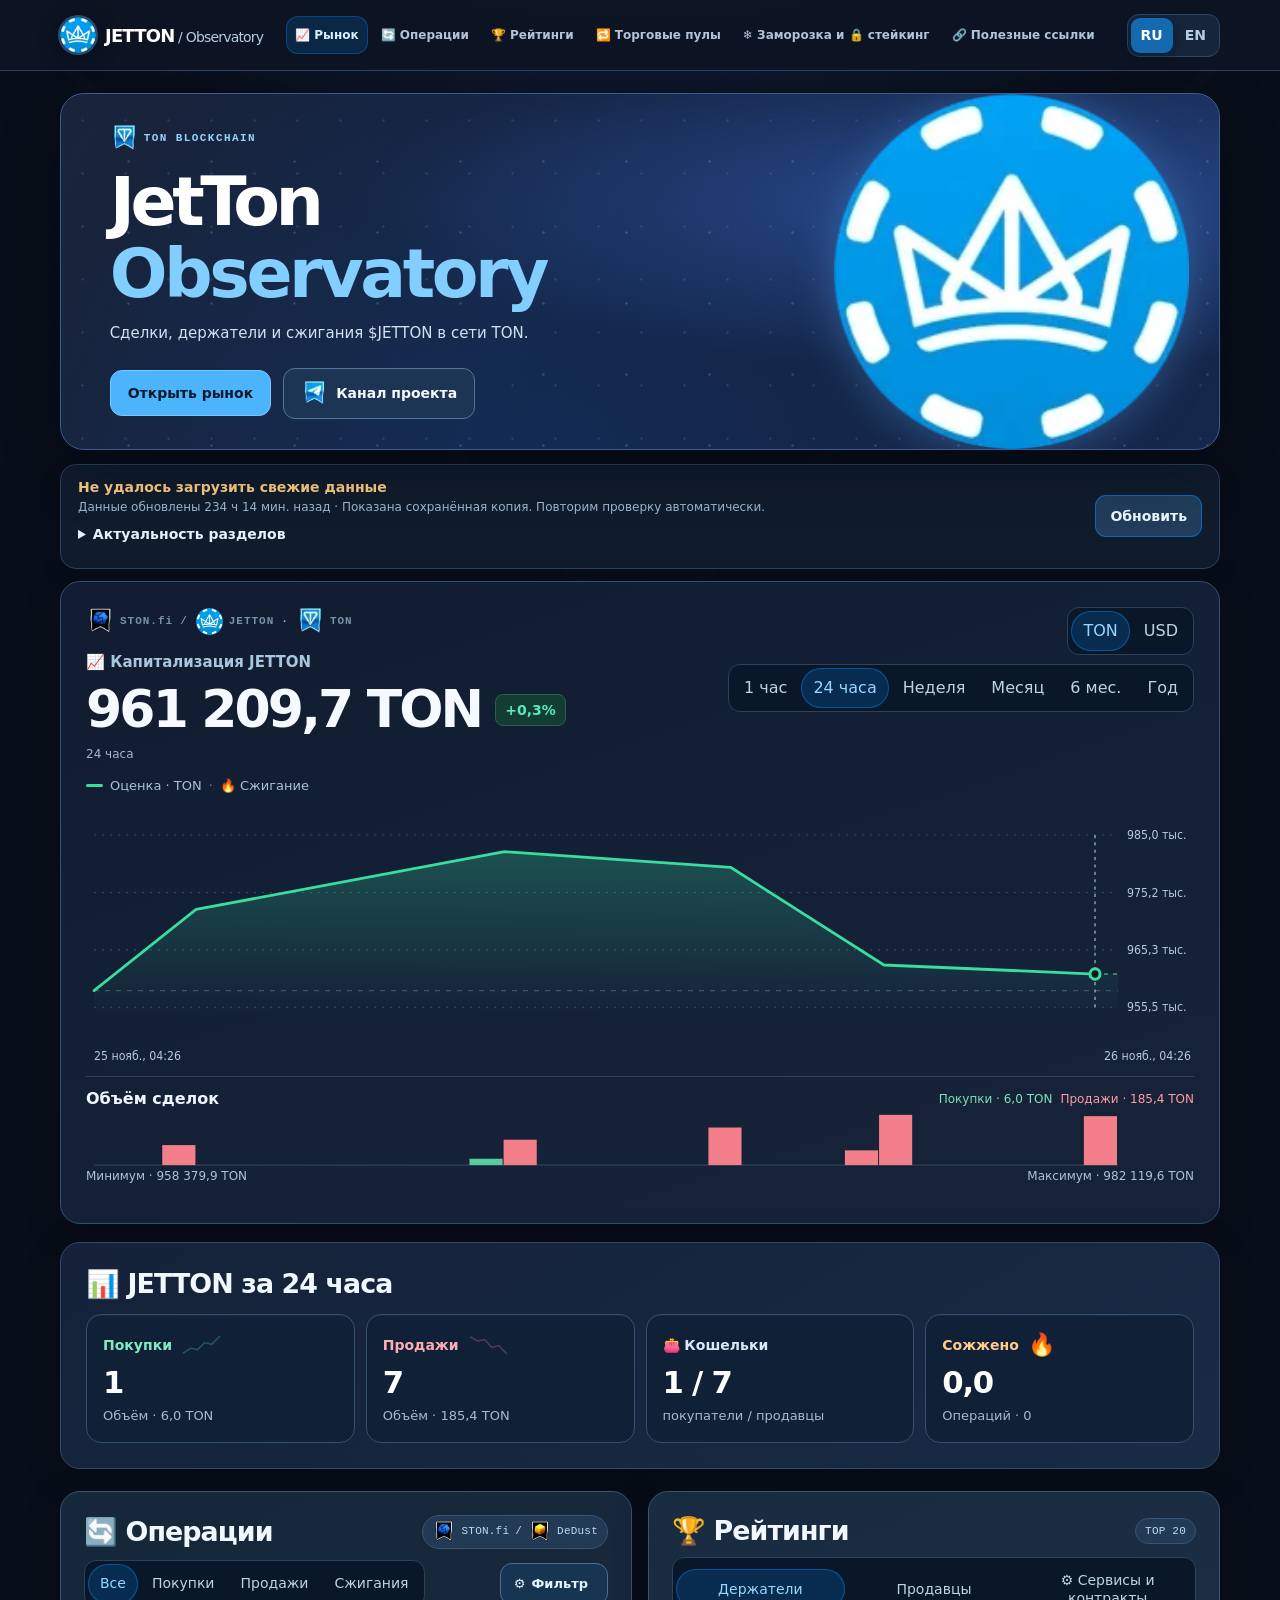
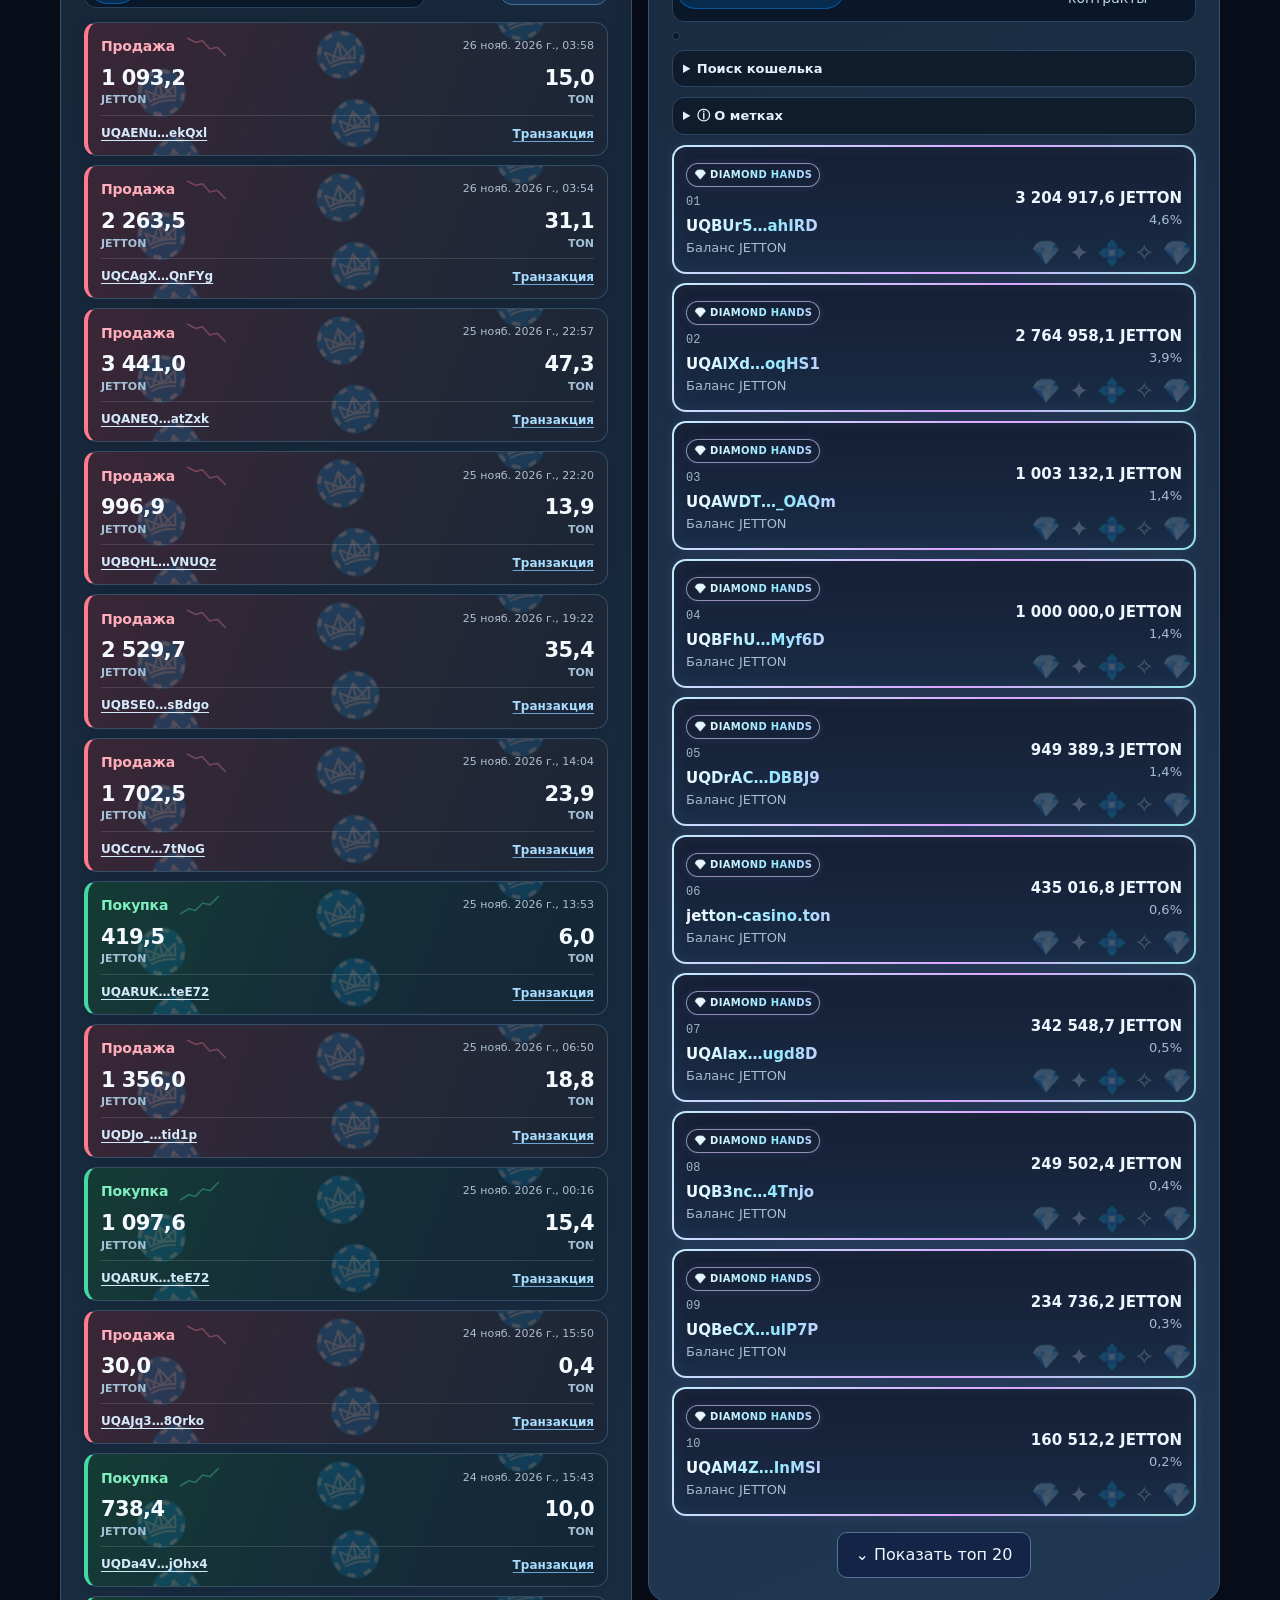
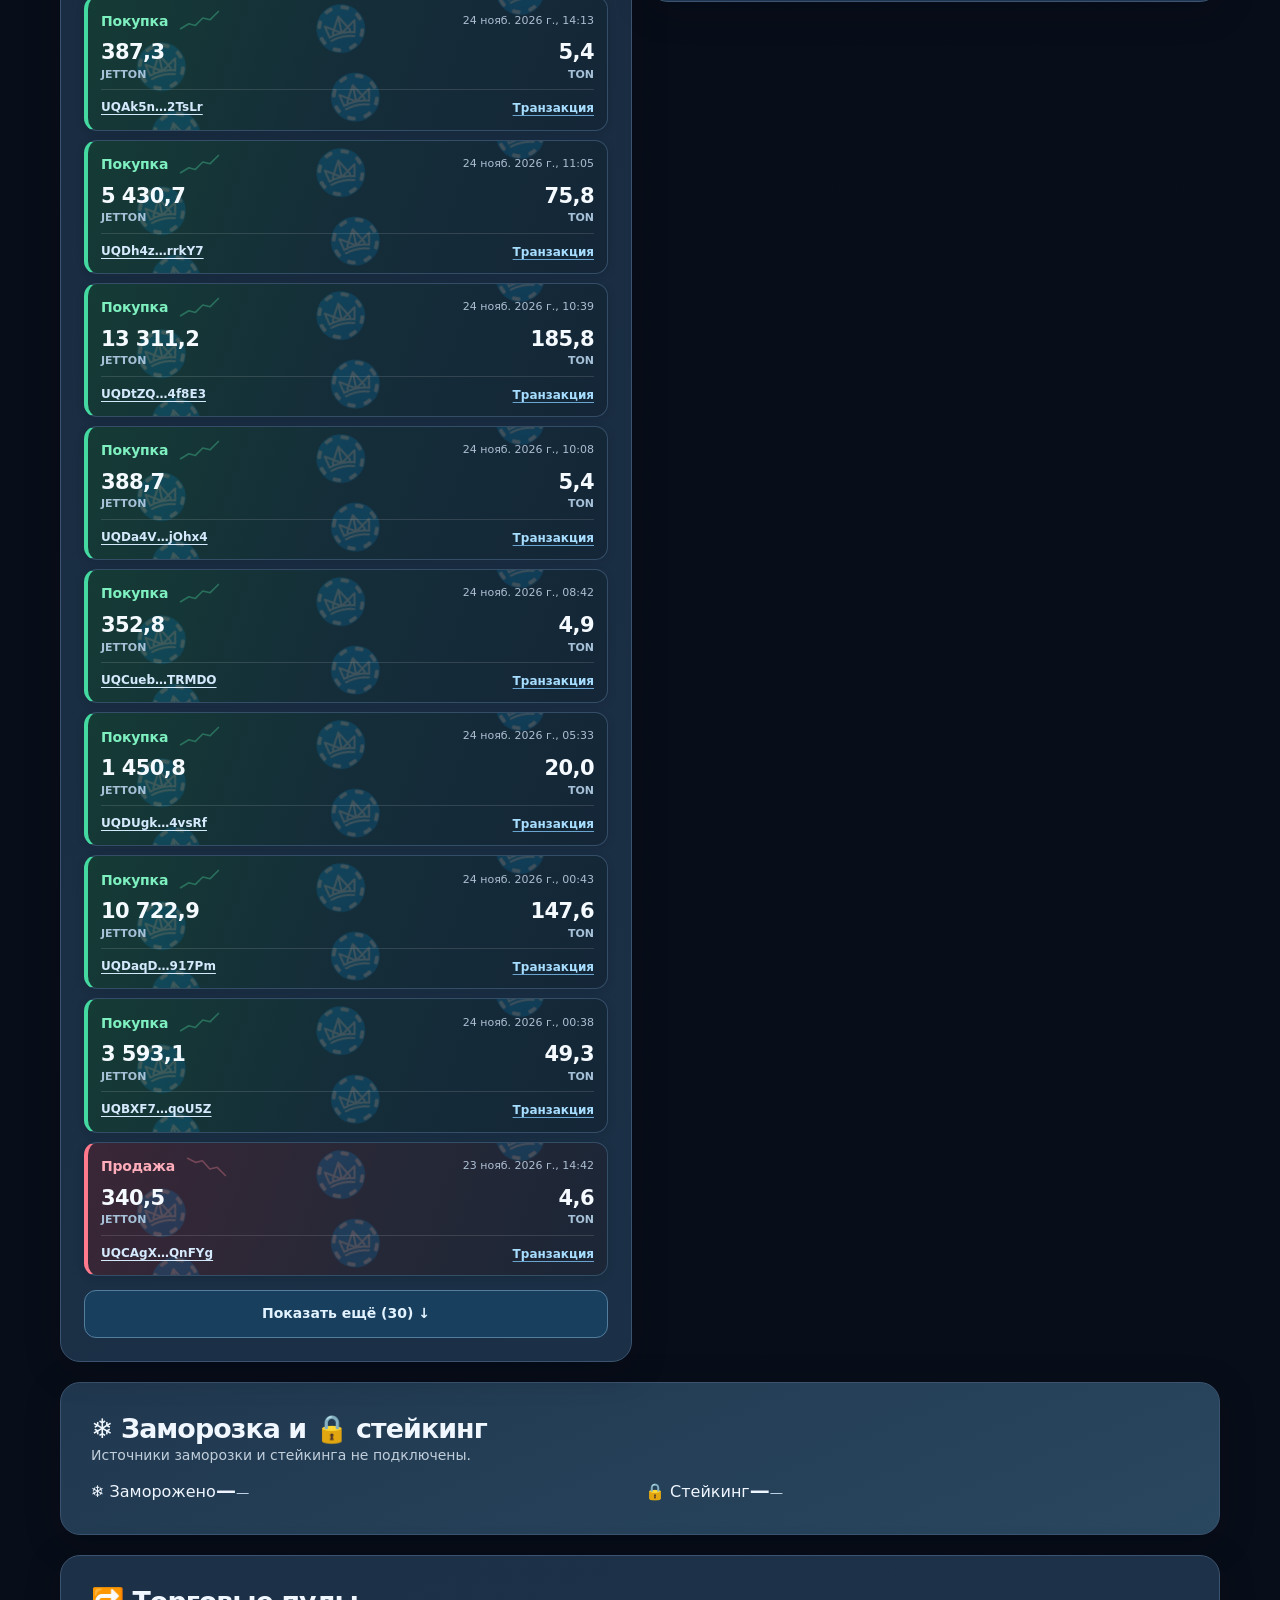
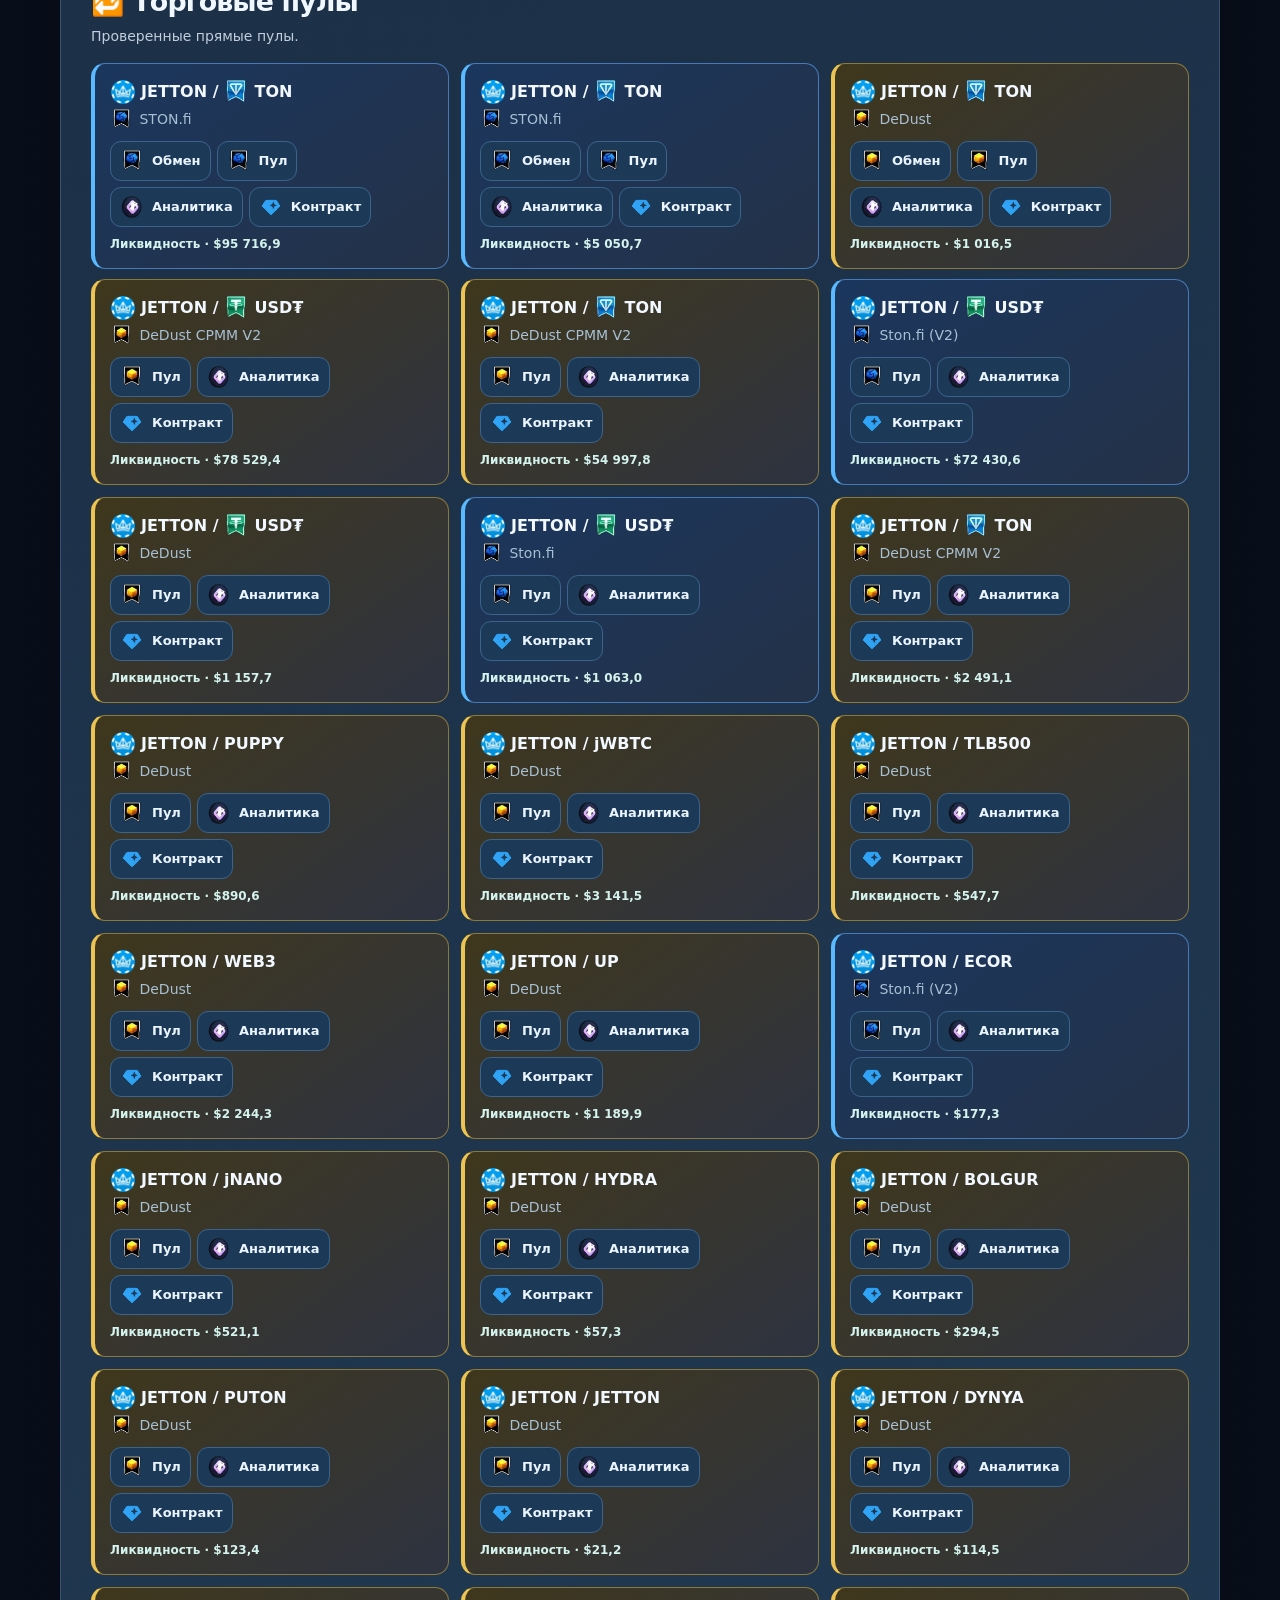
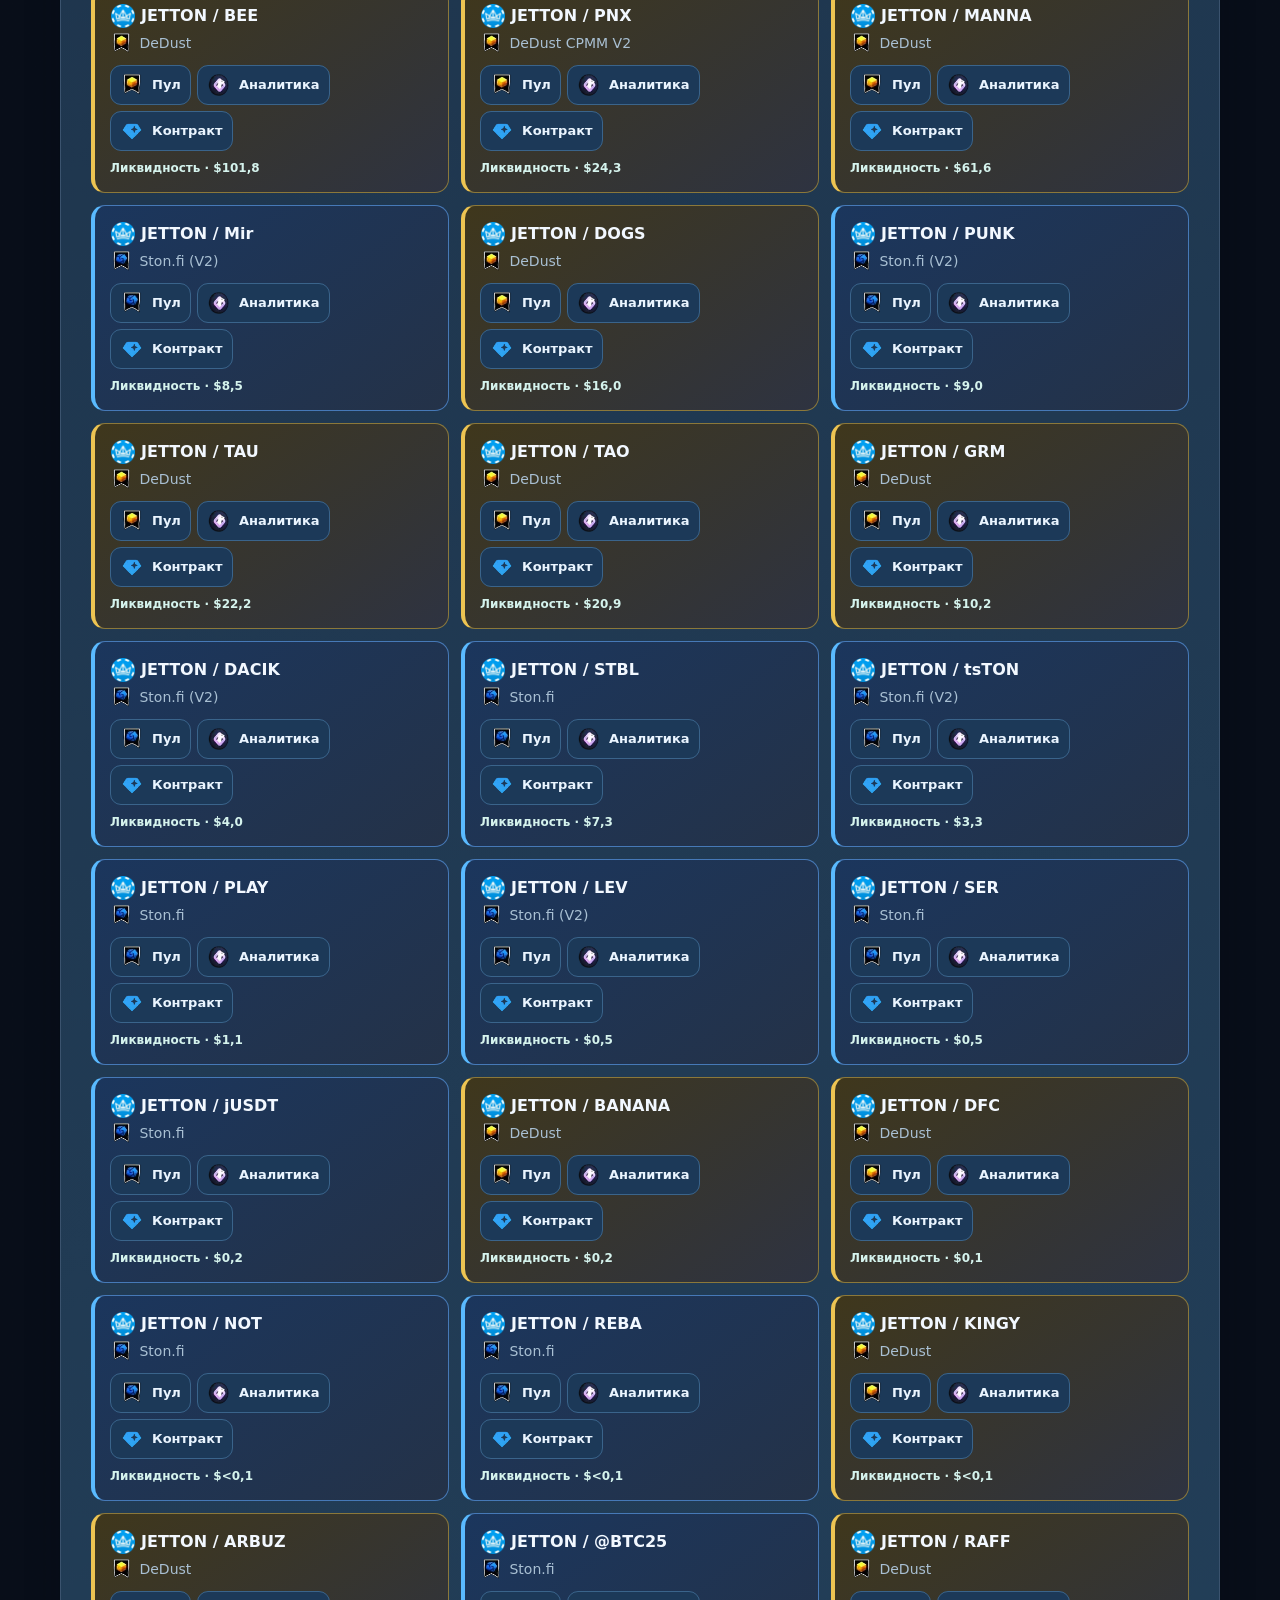
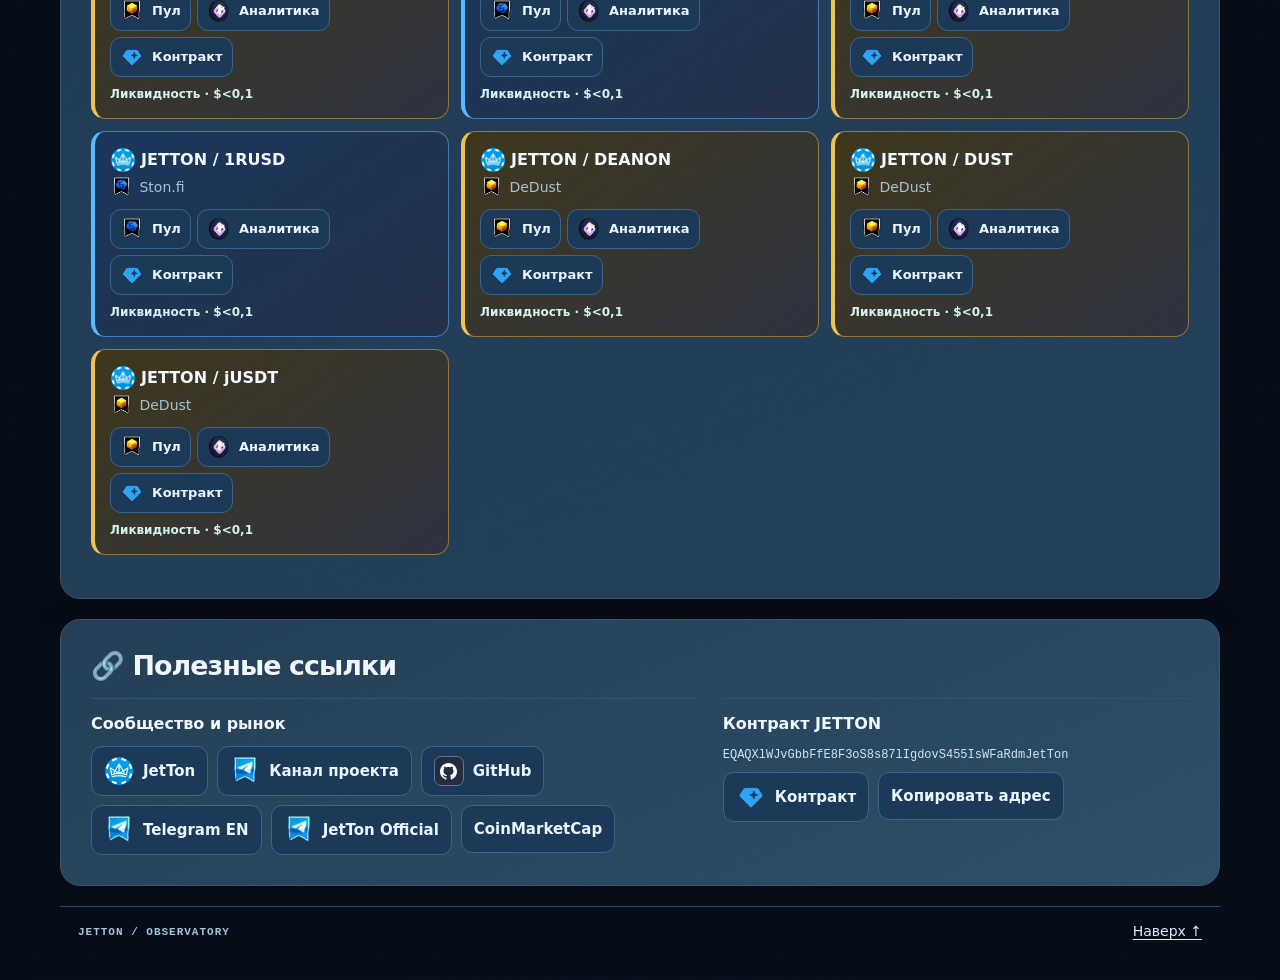
==== commit 3eb7a0bc: "Refresh JETTON snapshot" ====
--- a/index.html
+++ b/index.html
@@ -1145,7 +1145,7 @@
 <section id="links" class="panel resources"><h2 data-t="links"></h2><div class="resourcesGrid"><article><h3 data-t="projectResources"></h3><div class="resourceList"><a href="https://jetton.fund" target="_blank" rel="noopener noreferrer">JetTon</a><a href="https://t.me/jetton" target="_blank" rel="noopener noreferrer" data-t="projectChannel">Канал проекта</a><a href="https://github.com/Freebielife/JETTON">GitHub</a><a href="https://t.me/JetTon_Eng" target="_blank" rel="noopener noreferrer">Telegram EN</a><a href="https://t.me/JetTon_Official" target="_blank" rel="noopener noreferrer">JetTon Official</a><a href="https://coinmarketcap.com/currencies/jetton/" target="_blank" rel="noopener noreferrer">CoinMarketCap</a></div></article><article><h3 data-t="contractLabel"></h3><p class="contract" id="contractAddress"></p><div class="resourceList"><a id="contract" data-t="exploreContract"></a><button id="copy"></button></div></article></div></section>
 <footer><span>JETTON / OBSERVATORY</span><a href="#top" data-t="up"></a></footer></main>
 
-<script id="snapshot" type="application/json">{"schema":1,"token":"EQAQXlWJvGbbFfE8F3oS8s87lIgdovS455IsWFaRdmJetTon","updated":1795667041,"errors":[],"refreshStatus":{"holders":{"attemptedAt":1795666697,"ok":true,"lastSuccess":1795666697},"burns":{"attemptedAt":1795666697,"ok":true,"lastSuccess":1795666697},"zeroBurns":{"attemptedAt":1795666697,"ok":true,"lastSuccess":1795666697},"trades":{"attemptedAt":1795666697,"ok":true,"lastSuccess":1795666697},"rates":{"attemptedAt":1795666697,"ok":true,"lastSuccess":1795666697},"pools":{"attemptedAt":1795666697,"ok":true,"lastSuccess":1795666697},"identity":{"attemptedAt":1795666697,"ok":true,"lastSuccess":1795666697},"badges":{"attemptedAt":1795666697,"ok":true,"lastSuccess":1795666697},"domains":{"attemptedAt":1795666697,"ok":true,"lastSuccess":1795666697},"fragmentNumbers":{"attemptedAt":1795666697,"ok":true,"lastSuccess":1795666697}},"holders":{"totalSupply":"70000000.500999985","holderCount":96183,"holders":[{"wallet":"0:91e0a59409f5c8c8fb6ca694c67c981e0366fac27fbfd85d005de04c43f797cb","name":null,"tokenAmount":"10000000","share":14.285714183469391},{"wallet":"0:e08e8a88dd99fa80bc3b318e8393431b8e51d0cf8f8ec4eabc6f9ba48a4732d0","name":null,"tokenAmount":"9900000","share":14.142857041634697},{"wallet":"0:12e24bd880ffcbdb12183af504de9abcbf6ede4899d788be7c8e512ad9da153c","name":null,"tokenAmount":"9900000","share":14.142857041634697},{"wallet":"0:06dec6c8418ede6b2d479060cf3c68598b5fdfe24cdd124f778bfd6dab98f55b","name":null,"tokenAmount":"6235041.871582346","share":8.907202609938945},{"wallet":"0:d887d0e2d1c4fc4126e71c970d33ab1896940000eae703bb1ab6cecc830777e3","name":null,"tokenAmount":"5071288.176802621","share":7.244697343580984},{"wallet":"0:3701c8dd2a50867abcf0688ed9214fc7b165bf3841ffd57a084c7335436d58ab","name":null,"tokenAmount":"4149590.031789361","share":5.927985717271648},{"wallet":"0:e1e681cfbdf4703eed9b3910460a82c43b859064a2f87e4e430f583275e346f6","name":null,"tokenAmount":"3540687.460401736","share":5.05812490722933},{"wallet":"0:4e50a518cffde030b1e124b2da8e80ea53bfa3115e1ced345913b100ad8acab1","name":null,"tokenAmount":"3299095.608474913","share":4.712993692661165},{"wallet":"0:54af98e0d6c5fca4d5c74b0fd97d5e84f0d0c51c1376972195f37695fd861a84","name":null,"tokenAmount":"3204917.587174322","share":4.578453663194671},{"wallet":"0:255dd48e7e182123cae3554dee8eda594cd8bf7b3e144e9d57c7a4d82a3628a8","name":null,"tokenAmount":"2764958.128417654","share":3.9499401551835063},{"wallet":"0:42b6537b672f7aab1fb7c87d188b857448db50fbc45b85868db3ae4c0b81f07e","name":null,"tokenAmount":"2735237.409937208","share":3.9074819862296053},{"wallet":"0:9e3c17ab5404e05c120f19c69752874a3debebb90c1588e440d9f0424f1b0f58","name":null,"tokenAmount":"1308517.365323625","share":1.869310508511971},{"wallet":"0:160d382ed1a373e7e859d1a76b319b4a3e5c8945f26fc8177662ac59a2c67f38","name":null,"tokenAmount":"1003132.110607427","share":1.4330458620398105},{"wallet":"0:458546748de611e150246dbd22d090d1a698edfd4898ca0a903313742ce98cc9","name":null,"tokenAmount":"1000000","share":1.4285714183469391},{"wallet":"0:eb0027fec416ccafb65a35dabba4cc2898d9eb3095af02f8082df12d991a4304","name":null,"tokenAmount":"949389.317317814","share":1.3562704436041417},{"wallet":"0:46635cbdd634c45992509a7be7f1341e8744a01b4bfa5336ee7d62ebd342d6cc","name":"jetton-casino.ton","tokenAmount":"435016.770153278","share":0.6214525243425728},{"wallet":"0:256b1369a1906fd56cce0ad6576796a909b4fcf5ea54e0b6e60954387bd42e81","name":null,"tokenAmount":"342548.742327529","share":0.4893553426797983},{"wallet":"0:779dcc815138d9500e449c5291e7f12738c23d575b5310000f6a253bd607384e","name":null,"tokenAmount":"249502.394085903","share":0.3564319890002554},{"wallet":"0:5e097f83ce20946d33433d710e91f9aca61f25c5b382d844257345d85d4d6e94","name":null,"tokenAmount":"234736.16976203","share":0.33533738297427107},{"wallet":"0:0ce19c17e42e23ad7ce5089d90092c4066688ff47bf29c147436eadaca2e889c","name":null,"tokenAmount":"160512.211967976","share":0.22930315831309603},{"wallet":"0:4289a0a3f59d4b7532c7c94afbac7c175a33c64b535749458de23dac15b4f446","name":null,"tokenAmount":"115168.109591688","share":0.16452586966773344},{"wallet":"0:3b22f9a10375276d780aa0566380b98fb4aa2611c587f93108cfcbe89c5c1a85","name":null,"tokenAmount":"110005.694423376","share":0.15715099090864224},{"wallet":"0:e2e0df769417a45b1cca1ee49255380fb413c7337cc336b7bd48c4e99095db66","name":"hiai.ton","tokenAmount":"100059.096303837","share":0.1429415651252854},{"wallet":"0:b098fa817e0b23a1f55dd32bc8c6dd4f8c00ee7a2c04e3176a03bca0aa210a5c","name":null,"tokenAmount":"95139.490367634","share":0.13591355669529587},{"wallet":"0:9c9666fc8a99cd01b9dcd4261dd5df90e006a916e5892dac5325029183ccf453","name":null,"tokenAmount":"91267.80175573","share":0.13038257300359046},{"wallet":"0:3f31231102785a7f7697dc49dae564885e53edcfbd1d6416ba1f35ed77dafd13","name":null,"tokenAmount":"90929.458265781","share":0.12989922516426558},{"wallet":"0:5e59ddbfef51dc3e60284d7da2f61d0759e840dff1bbea5c64f74cb25e6297ba","name":null,"tokenAmount":"85678.546945799","share":0.12239792333226489},{"wallet":"0:46baa0cfdb712868a8c54625034e7daa92a1baaafa5f5d8eccf886ef66c6bb6b","name":null,"tokenAmount":"75384.50695718","share":0.10769215202520334},{"wallet":"0:30cb8222f4448f5caa31e1fd2eacd564418d4967800c1d525a7048b62e96f13d","name":null,"tokenAmount":"70187.491598137","share":0.10026784442256445},{"wallet":"0:ac1d77ae41941ad2eb6795c2182c47e2e93ae57eb75ec4f6021b0521708f7890","name":null,"tokenAmount":"58468.847698117","share":0.08352692468521017},{"wallet":"0:3b098cd8164b04c9943de45810a561ae049f40455da660764e193cf9413bc74a","name":null,"tokenAmount":"54625.912798043","share":0.0780370177243965},{"wallet":"0:a5b6b555aba1bf456b54dc12f2055ca06d79c082d9a332aa011bbed6af394182","name":null,"tokenAmount":"52289.26","share":0.07469894232251187},{"wallet":"0:6818ee9e32c731bb1acb4a61de948cbf3150b29e84b98d9bd983d8f421067466","name":null,"tokenAmount":"50271.01148331","share":0.07181573017644743},{"wallet":"0:07ab1859602eb26927d0e5f69031461a15c6a189422b4e81ccff3de29d568943","name":null,"tokenAmount":"48550.491050764","share":0.0693578438618303},{"wallet":"0:720113ea18c4165fb9210ef87c899eec35cfac83ddc8ce6f56fb72033d83fff6","name":"romantp.ton","tokenAmount":"47279.883836192","share":0.06754269071114732},{"wallet":"0:1b56a39fb59b095abae7e4ce053f1f2ee39cd32563a824e14fcda0bb754a46d3","name":null,"tokenAmount":"44694.677079993","share":0.06384953822872404},{"wallet":"0:a53ed8126cfa4cf389bf979aa76a89ef13d6baf27d84182f445c249140abee9c","name":null,"tokenAmount":"40973.994334937","share":0.0585342772024004},{"wallet":"0:83532e67fd7f8d87d253a27d2be3da0e3542ec5d9b313d32eb410c686c67678e","name":null,"tokenAmount":"38096.29418505","share":0.054423277017699126},{"wallet":"0:43f9da0474178347b5ad177a19c20576662a4381dc7ba6d7f0ccb0fafef892b1","name":null,"tokenAmount":"37332.95452572","share":0.0533327917978896},{"wallet":"0:5e15bebdea7f121af45cc99fd385a723b4b3308f963105ed0cc439bc20f0354d","name":null,"tokenAmount":"32495.35","share":0.04642192823918021},{"wallet":"0:90fbe0f43b212ad1aaecb5a8e2ff60c581d6a43048ccb50ad314e86442d6b111","name":null,"tokenAmount":"32445.796121645","share":0.046351136984894015},{"wallet":"0:67df368a5ad750cc9f483e8323fcbcdc0882c4efbf78f7223fa623c0677bd8ce","name":null,"tokenAmount":"30873.498535961","share":0.04410499759284996},{"wallet":"0:faf60b621266d8fc77a63f56f65b2c1dc8022d29f98162e06bbd578c97f3a905","name":null,"tokenAmount":"29890.960981195","share":0.042701372524658755},{"wallet":"0:4c5606b528657f9bb5c73ff1beab4e54efa23e24921b4cd350db46f88eecd8ea","name":null,"tokenAmount":"29431.11494316","share":0.042044449617881875},{"wallet":"0:ba5bbd296e2dd177da83556382619c38411a4cda7a6ca59cf296302c78b2b9a7","name":null,"tokenAmount":"28513.266171307","share":0.04073323709604784},{"wallet":"0:6efd9b12f6b3c003cc6dc882ce7ebffe5f5ac5656905c0da2e2da6300bee53f5","name":null,"tokenAmount":"27326.247094992","share":0.03903749557059165},{"wallet":"0:d7f16b0d81f551a1d72367400e930641860886d842ac0de96a28f99cbbb49497","name":null,"tokenAmount":"25648.349163763","share":0.03664049854313444},{"wallet":"0:4c9227b05c584a393e63470ed680591c459535a35658cdcd500d4b29641bf539","name":null,"tokenAmount":"25201.954417794","share":0.03600279176774288},{"wallet":"0:7a0860794a0feeaacb593b7694399ec64fae3289737a5db962fcc24ee967430f","name":null,"tokenAmount":"25000","share":0.03571428545867348},{"wallet":"0:2ba00cb861fac0f305dfd9c4fb5cb95d60b65bea578c1c898afdcb3a88f3cef3","name":null,"tokenAmount":"24744.81","share":0.035349728318425526},{"wallet":"0:be1a8ac7cad3ef6c994caec7f488d27be54920803a1367727ef8433d86212aa0","name":null,"tokenAmount":"24645.397378005","share":0.03520771028802054},{"wallet":"0:4b00d13f14b6e235136b3d4bfecbb22e06b806e7b02d0144a42eb5e3e856f7da","name":null,"tokenAmount":"24163.489494825","share":0.034519270459833516},{"wallet":"0:f6a8fe09b71d374f6fe2801e51db994b60256fafba3a5848c4106cb891aa50b3","name":null,"tokenAmount":"23255","share":0.03322142833365807},{"wallet":"0:390609d615842e2a30cc826aac6114c0d52dea8eb17532f9a31be043100d7d8f","name":null,"tokenAmount":"22987.861090257","share":0.03283980132247086},{"wallet":"0:a06f74d515ed8c288fde5353202645f89c0d84a91155543e5455fffcca3a0e09","name":null,"tokenAmount":"22933.105851224","share":0.03276157955298356},{"wallet":"0:daec987bc97f6b1fd6fbec3ba09a132861bcf1d050f076eba8c599299541eeef","name":null,"tokenAmount":"22208.463553857","share":0.0317263762784398},{"wallet":"0:94f9c09619455919ef5ea7dc6b6bde354f0916b6c2e3d8a574b6aba0647f0a90","name":null,"tokenAmount":"21140.409552459","share":0.030200584858791533},{"wallet":"0:81c65ebc2f3dadabf1b01a01a71ea695ef85d0498fd5ca4ebd150072c72b367d","name":null,"tokenAmount":"20680.75375383","share":0.02954393372259271},{"wallet":"0:a8be7b799eb32ca87f6a24ce015bf7bf9bbd3c386cd5fc804dc4ab5bebe19994","name":null,"tokenAmount":"20431.000092112","share":0.029187142779834883},{"wallet":"0:f9bd65dd40251998916e4b51d4634b50ab66fad91462b4dca928125679b83e49","name":null,"tokenAmount":"17658.80241943","share":0.025226860418633475},{"wallet":"0:1d540bbf944de08914a7e8451236605aac51e6a9dda5286bf3e55069fa2994fc","name":null,"tokenAmount":"16786.184805657","share":0.02398026383645126},{"wallet":"0:23a3526a1d1b2b4ade24c094e2f2c8f13b74d560fe350bb3e6d2e2fd9717cc7f","name":"garantor.ton","tokenAmount":"16656.113118578","share":0.02379444714195403},{"wallet":"0:7e5db886726dca7767d1f75cb04d6fefdcdd9cc99435298f24143ddad63f0af7","name":null,"tokenAmount":"16369.289323215","share":0.02338469886579666},{"wallet":"0:a9e6cccfde60aa018d75b7385da3b444943ce295385b3eecd4176cd37b2606e5","name":null,"tokenAmount":"16357.373102566","share":0.023367675693562785},{"wallet":"0:13c22420dda00ba15688337f3049f70ced417c4318d7e342990dce6cfc502e5b","name":null,"tokenAmount":"16311.478035264","share":0.02330211131217204},{"wallet":"0:1890918bef5a76290a2a77108e116952097878e35561928c3cc88d09e1c9b65b","name":null,"tokenAmount":"16038.812054217","share":0.022912588484892766},{"wallet":"0:c95af9ea0cd3c83fc35a5e6b1d22780261a47c3fd48415237e49098990dfdbeb","name":null,"tokenAmount":"15758.180804694","share":0.022511686702729218},{"wallet":"0:26c8228f741ca57bb7b99e66cdc04528752892c7e76ca0b0c786d8176ef8e241","name":null,"tokenAmount":"15668.465127389","share":0.022383521450353657},{"wallet":"0:cd0c4f8878ec329c15f67f2a63445c08bc63921a6290f552fe609d3d2d21ba55","name":null,"tokenAmount":"15075.36","share":0.021536228417290713},{"wallet":"0:b9af9a86d5a45095d1e06939e05a002ef374f20b8de38a2cf5f96f95296c631c","name":null,"tokenAmount":"14316.12575733","share":0.020451608078382068},{"wallet":"0:a8020b163313d8bca0fdcb804eeb798ce296d10e5c17d38255f2e47f0d17c667","name":"kurama.ton","tokenAmount":"13028.985245359","share":0.01861283593158385},{"wallet":"0:7d9587e87baf19117862b4fc0b9c89483b14e75de76f8220ecb69c089837060e","name":null,"tokenAmount":"12911.97278576","share":0.018445675276210244},{"wallet":"0:f04d9de90b71f229f111674045936ed8a09360b314fe250232e2fe173b0dcb12","name":null,"tokenAmount":"12855.872115825","share":0.018365531462590987},{"wallet":"0:f20bdbfcfbaabbef5d1f5631049a5b18c639ae3ba74f9b084fd7d8a664cb9c19","name":null,"tokenAmount":"12783.359740927","share":0.018261942356335246},{"wallet":"0:09660d31c81016970694830f37a04394bc49de23a389defab342da109a8212aa","name":null,"tokenAmount":"12421.217999414","share":0.01774459701501939},{"wallet":"0:ab15cd9dd95c4b832e95e7078985d44e303e996013bc264343fbe2fc1c5c3c85","name":null,"tokenAmount":"12354.08031866","share":0.01764868604320012},{"wallet":"0:c6ad1f60098d2bfb71b210fe93fa97577db9f61b6b6c0fe6b7ee87e603ba49ba","name":null,"tokenAmount":"11969.672177093","share":0.017099531559177643},{"wallet":"0:0faaa56e9c14d832e160f3ba40d3ce263ddbc2f0515514934673afbe71cda79b","name":"cryptoage.ton","tokenAmount":"11060.292844553","share":0.015800418236275583},{"wallet":"0:931bf903311496e9b2ef38f6428c21dfdf5d83a511bd71e8e089841257c540e9","name":null,"tokenAmount":"10948.205246224","share":0.01564029309695162},{"wallet":"0:63812d5d7a860294b1bf36638c6124834d75f0b8f4dad9b44ecbcfce64c5d78c","name":null,"tokenAmount":"10877.510004089","share":0.015539299894624443},{"wallet":"0:ffea881bad41a5b1b60f17f6ba57091a86999cf7f091b56e9149543c191d2021","name":"crypto-exch-io-token.ton","tokenAmount":"10827.79567394","share":0.015468279423491318},{"wallet":"0:aeff00c50c21f5acea3fa32f4f5d389a0283b3e728525ccbf68a731e4f8c1d20","name":null,"tokenAmount":"10820.942314968","share":0.015458488910744247},{"wallet":"0:0ad23ba8c91d1c7ff572dfc1603f2e9190b4462baea754d289641915174cee7a","name":null,"tokenAmount":"10645.312209365","share":0.015207588761678546},{"wallet":"0:5df2c0bb2a4ba50882b1c7c368eae7c6cd08446370b58445b4b0e267152e60f2","name":null,"tokenAmount":"10584.016899005","share":0.015120024033219546},{"wallet":"0:d3f9299d02426e09b3ae1830cf1ce5539fbdb88ab246547eb5d76318d0a17249","name":null,"tokenAmount":"10487.724468888","share":0.01498246341975123},{"wallet":"0:d63cb4a2f8075d0c1a3bce989f588f87e435e6f2c0f0f6caf435623438aefe6f","name":null,"tokenAmount":"10294.400537875","share":0.014706286377423583},{"wallet":"0:049eaa26c02ddd837db739c76052cbe4dd3dfc56f61ac17f2aeb1dfcba57e70a","name":null,"tokenAmount":"10232.844810955","share":0.014618349625310102},{"wallet":"0:b92cb59ebf7bda08845152677f4bc8aef9c2af2e4275b07899d3f32de16cc86b","name":null,"tokenAmount":"10091.55272499","share":0.014416503789661883},{"wallet":"0:253617e737fec01fbc87b7a8c35e79db2513d44f074550e2fc705fbe9893d28a","name":null,"tokenAmount":"10049.786822747","share":0.014356838215456061},{"wallet":"0:c16eabf9d2cc93f4e839195c9c78d9d0023d2d907f06198a62feef60dc69c047","name":null,"tokenAmount":"10008.568731468","share":0.014297955228336066},{"wallet":"0:a0d76b63a98c6ca43eee420f586f7b13a082f30a4fa78a719e20898d9bddeda7","name":null,"tokenAmount":"10000.300199967","share":0.014286143040562036},{"wallet":"0:ed5d7c9c06be2d9566664f7fffc36b5d5eed90f198f41133b87ce9082b9c2718","name":null,"tokenAmount":"10000.157936424","share":0.014285939806930634},{"wallet":"0:1ce58aa387bd45e45e5cc339b87ff0dea5ca65f97a568ce877809e51a963f2b2","name":null,"tokenAmount":"10000","share":0.014285714183469392},{"wallet":"0:d83e70fd7408eb2d22f26a93f70a17a3a150106dac8f469484a06d8df65211b9","name":null,"tokenAmount":"9950.744455188","share":0.014215349119955862},{"wallet":"0:7006223118fb8c05babbc2c226d183de6791601ff7c267d0e1b03c6c0c408dec","name":null,"tokenAmount":"9927.276408446","share":0.014181823339135811},{"wallet":"0:de5dfc7a8053af32fcea3e07a0038fdbd95586bdef30c2ee5c3d607eaf36dc3d","name":null,"tokenAmount":"9550.083211207","share":0.013642975918365276},{"wallet":"0:effc9c740ae786c9a27c08f5b1d90f63f57382afbf07324a044a71a25bec728a","name":null,"tokenAmount":"9423.761707253","share":0.01346251662829399},{"wallet":"0:3ce34252333a1ae29a0f2a6ca47e4ee2f92c14eaf0f1eaf9bc0b24e582f6072f","name":null,"tokenAmount":"9321.103322716","share":0.013315861794290763},{"wallet":"0:9ae0b1557117aaab91aae757320c424cf5bc2a14b485958e666412a3419e0cbd","name":null,"tokenAmount":"9000.421130507","share":0.012857744380128147},{"wallet":"0:24ab020db832a941a9d4a7bb287a05802473ab6cf9a7eb08daff16b3b2c22cb0","name":null,"tokenAmount":"8896.586449914","share":0.012709409123199802}],"asOf":1795666697},"engineVersion":"1.3.0","methodology":{"valuation":"last observed swap in primary_pool times CURRENT total supply; not circulating market cap","primary_pool":"EQD_Xx-iQR0z3GJozQt0dE1ybgwBFFyfT5yehnwOJE3kkCM0","sellers":"sum of successful supported native TON swap sales; service roles excluded","holders":"balances excluding known services and identified contracts; unclassified accounts may remain until verified","burns":"accepted burn notifications and zero-address transfers shown as distinct evidence","usd":"historical TON/USD rate from CoinGecko","history":"incremental confirmed swaps; missing intervals remain partial"},"serviceRegistry":{"asOf":1795666697,"source":"https://github.com/tonkeeper/ton-assets/blob/main/accounts.json","sha256":"4286bd47e11399901a7d713c9e98a5dba17300d76fe272f4f5d46110a84f4e2e","entries":{"0:ad8afecfacc248996885d8be6824280f9f3a7e54c2f6080b7971b9f556c280c4":"Crypto Bot","0:dddcd3cdad60af4c0d69389f567ad51d0c263fa4968d655ab424c69aadaf9322":"Wallet Bot 1","0:436a76c2794a88e3fbfec6b9c0374fc8db046f10868b835420d9937973a665d4":"Wallet Bot 2","0:6e814e6450e8c578067bb656298fb4d01397dd15018d7f34dc369eaba4c2111c":"Wallet Bot 3","0:5f00decb7da51881764dc3959cec60609045f6ca1b89e646bde49d492705d77f":"OKX 1","0:f15db2c62cd86aff0860d39c491fc73a31395fafeb5945e644498562260c782e":"OKX 2","0:e7e86da08742ed933434ffeb8f08a63c7e100ee842e25f599a9cbf0891574a6c":"OKX 3","0:0338def34b84c6ee9134a04ab1601450be446340a37ae259de57cb37bdb590cd":"OKX 4","0:a30a49ec725e9f57244b66af4c2da7ab76004b4fce80d3a34b1cd0c37762abce":"OKX 5","0:24da1e7b8da901e5b3dd0f98c397feb6e5a5ea483195a8b6bd0682cf2c5327ae":"OKX 6","0:7f2e84c723d8b6b6b1aacf810c8c26ab23c22022b464b87104b2d3065b0ea70b":"OKX 7","0:854ec4521efd52ad43bcf1988e4c44ebdf9a26ad18fa51abfdb685fc3b348a5c":"OKX 8","0:f9bdc0de461c1a2e002fada9550bbb095c8f9f73668d70c517a9cc7e050f8e5a":"OKX 9","0:9b9b739de2527ae72d21083f5198d710c7288453b4733e57ecadb2e189ac829c":"OKX 10","0:b31535e934db05bbc220267467903c8108bdabcbc2a06588838b726ddf589ef0":"FTX","0:57eb74407604a19f7e04005315ef70aeb7b675e6551977586756f6baf12125ee":"MEXC 1","0:1c7bd690f4f93de8b93db5790129dab65926c6e1fc9b57380089db5529516630":"MEXC 2","0:d887d0e2d1c4fc4126e71c970d33ab1896940000eae703bb1ab6cecc830777e3":"MEXC 3","0:7994848c1fcbcbc57a6a5a987b66eb424b8b54e10759b6b514a66b600c2b0eef":"EXMO","0:8d195793baad9a08c46dc353aebe999341dabd07721b9725f19e18abc3d10d92":"EXMO Cold Storage 1","0:26ab8ae763a3a7c3067d882b7b01cd5d37254cb8768f57b6a47c00028effc7b8":"EXMO Cold Storage 2","0:0130c77346e9ed82df677d107ad6a775c11f9c18f6a05c0dd17906b355850dad":"EXMO Deposit","0:342a359e38357c083968129fddddf049ef5c47315bfbef27505a356bf9f02d65":"CoinEx","0:555f3053e257130374bb831ae0e219e5e5f9ec0ca8f8a0d133369d3d690c64c2":"Huobi Deposit","0:85af78e8d035e920117cda654615cdf371d464480b629e110d3c5310d85ab362":"Huobi","0:80d4123841167ca989ac912443cc99a4b9c1a87584536427ff6fd85c92395ae9":"Kucoin 1","0:b37e57033db21d10b950e6143b658c10c3bf425bd193025960aef7f22dbcf4fc":"Kucoin 2","0:07ce60b7e5f255a88c3707f3fbc79e2cf924ed6b4b7d09c6324f0ba2338a48fa":"Kucoin 3","0:a14b1f452385b2bb984ad2c4441e1d23cae071fdfc096dfba53ebba3b6ff1d10":"lbank.info","0:75726a716f747e60b0371cb0d5d35471e8e1e931003fecc3a0961a8bd82c09c7":"xRocket Bot Cold Storage (Old)","0:c1dc654b598ab84cda4f12372efed8907cedf0901865a58649087373e01b1c24":"xRocket Bot (Old)","0:45614fee399c43d77bb597558791831bc0ee31754cbb2b5b1fbf5a3488ed9940":"xRocket Bot Cold Storage","0:011a8f0a0b36b779af033473274966666d1cd6fb4e77df679375fbd6f970d012":"xRocket Bot","0:c3f1da8ecda8f8cd42bace224ea3f1b6971eaa7f54c492d4d190527b4f573f7c":"Bybit 1","0:4a1f3ebcc66bdcefa90245bdf541a50ada1c688a487534b1587abffd93038834":"Bybit 2","0:cd525c15904d7b4027eae08b318624260f371ce8c9f4fcca0cdb7b583854107c":"Bybit 3","0:ae62a192da96e266161a702cc9f6de91c0c3441f17ceba51bc442dfb2031a30a":"Bybit 4","0:e3ce05c4da977132c24a3b102da8b5fbf2ea9173337b49de346e4a4b057f7579":"Bybit 5","0:e33ef85d174eb457c072d1ee10215b69ab9b64192f7421302ab1c8e26b7ad4bd":"Bybit 6","0:7f97f36dda3f7dedc9e12f8c09c4f89e7fbc17527ab3f67de4c3b155297a56e4":"Bybit 7","0:7d133d4e425c8e00de015513a44e66e6d163b21e71720aec7579965e5de28c55":"Bybit 8","0:f2dc1860686cd658987e2bed8216532d8c004460dadea907cc7d4ad7236c496b":"Bybit 9","0:4a1c20bc9a6f9294f75f1c87a7f383a8b73a483a2e6dcb3630ddbe78b3ccad00":"Bybit 10","0:008bb088e81e38d583826901093567027cc1575ec744ac354fa4eeec302d166d":"bit.com","0:1882478daef1b7ed200cbbdc201bd4ed0b24c2e5f1a4c7c15aeb7e3b1a759193":"Coinone Deposit","0:a4d2072b1edc1355fc7fbee0095beec7889a2d3cfaa9edcf2ce9e128631abbd6":"Coinone Withdrawal","0:f3f4ed0913ab555d023745058f1a6c55a49d4876593cb9bdab1f780a99b185bc":"Paribu","0:f9873509de5a2f97f7b2805f5f7aafab447f43c91e751cc8efabc6d2ea09d78a":"BingX","0:b496b8f73b469ff06a2d89e62c4d70a103fc228c821537b49dff092060bc281f":"Gate.io","0:60ff0b28e2b3839bef250a81be9f2e78a6265b980ec5d24df4e44bbff2c3fb25":"TIDEX","0:23eef28b6da5a368d6c0b8028fd5ed47c26758676bc9db1b5653caaadc969f91":"CWallet","0:00ffafa9fb3d4f837824436d19953c792be6632af73a9b82c4dc69ca07195087":"Matrixport","0:b58c73481f25a280f9705ab3424be850614d823256263ecfa049fa9fb917720d":"QMall","0:00b402b789e5626e1c61b50c5dbe2024426e92f16c0c2fb735396df96046b5fa":"BIT","0:2c54797319837b4c6d014fc991c1a8d4294dfd4d6cec4937e370f1f27db0423f":"Bitforex","0:6a5a76a1538cf9596590ec3708470649c342624bf92e63a6a7a15254ededa904":"Bitfinex","0:59b065c5d66261a5317660e96eee476aa6a11b749bdcbe8c0d1f3dbf24200d1c":"OMPFinex","0:3cd5ad54b190a71caab984b0f210e3742c7f2147b7e9073377d7c6b470017362":"Bitrue","0:6c53cd87cc0d33486db42c1c7fc03dfaeb2f7b815afc368ab1aee567edda3f72":"Coinspot","0:9a582c23266b8ea47eb71118a3c040d42b230b2266fecffe2d3cd390c0922c35":"BigOne","0:dd528505af15c6e5206bdd8f6c9a3b541f80ca98ae8a5066ab3ff8de1ff5e678":"Farhad Exchange","0:2b6f3cda567c385f0645486f3c665a451f56b2969d1be57d86eb77c6077a81d1":"BitTime","0:cdf7f0d7c09036f064272e3c429ed570be49ef29eb3a735b64bbc17915073732":"Bitget","0:e9c0a24ffaa6aa4f228890e71ae9550bfc53a6c57e643bc31c240e18727ac1ce":"Bitget2","0:336502faf83ef5b532d315ba71450b661c90e83fce64d8bc1fd2bf642f3555d9":"Bitget3","0:b308c7f9b4f596f6250175885972549871b05c70ed3619fd5a939401eea972e4":"Bitget4","0:e2d1df206b372db1f3b890e60d185b67aa0c9f1b6b6ff60a05091c8c01b40ac4":"Bitget5","0:7a0dc94da9f48b968dfb87be38d4fab7286288db7a04d3081feee177376d9089":"Bitget6","0:8785ef5ebb0fd24c6911d10f43c00961e9748fa54297a1ac517e3c5fe76bb0be":"Bitget7","0:213b6804c2082135a4a803da8e3b30cfed51aee9af2ad2100334b7f4711d3bcc":"Bitget8","0:573dfe99490a041703e977e4724135c5b8bea0bea67839612247451ca9d5c4cb":"Bitget9","0:de2519a527de7e1d4c1028bdb74e022b28a6e370e4fec3fc27d8d971308f99bb":"Bitget10","0:06476e580e250d0abec5c365a711833483c581d57b908be37d56bdb0e338c312":"Bitget11","0:c9959a997e1d4e4383d8db37b86d2101ce78dcf1f1b3904d9888fe572ef0efd4":"Bitget12","0:c07e51e5b694937758f45f4003071c84f4c4a68bdb168a22c3d6c8b89cd6186f":"Bitget13","0:1797a5c4c50a2b312ce9927ff6f12efd3b0b58ff311445118c2d2e64312b5d79":"Bitget14","0:6083005b354ab1c4785aa8ce8293ee5c9c182e9248f27e9c9074f35c16342083":"Bitget15","0:f99b14600ae44d2f12b178e8c6eabd78892ae82c5e45b6898f9deb7eb203f9c4":"Binance","0:8e91b50381c36dd42accdb51f5cb5d96848568b4924f8079b1a5ae7e10f43eda":"Binance Hot Wallet","0:ca1d9edeef40b3a9dbd9082f3767859547c3ce0bf641d09d58e33a3cf06fb309":"Binance Hot Wallet","0:a2faca7adfebd5c5970108d1f79065cef32b0c143fb13489066b684cdd7ee95c":"BitMart","0:5d5a830e48214791f4ab5352900c624d3bff3c5efd630196b180158eb789990f":"Nobitex","0:cad898b200a0934ee416c2039bbf3f5d7f1a323172875b3c19d378a6f540f7b1":"Nobitex","0:4532d5bcdfb05d3275cbf255bc91c3635cd48d63b719441581c5542a4750fdf5":"Nobitex","0:a32d52ced80a23fe4fe90ba94593ef686de03f9fbdaa069e642826a95234b982":"Nobitex","0:fac8ffcb6f89572a1232d59e91c65909ae408663fd2ceaecd35f35b5e9d670f4":"Bitpin1","0:c14ce5d772539be26fde315a505a1e0514104e76eef776f0b845e57df0557ddb":"Bitpin2","0:dd36441bf4aa8a6a6ecfd763efde1eb82dd86bdcfb1456b45ff4b73f87657184":"Bitpin3","0:402f5d4f4f8bea7b0bd511b9d3771834c1a22bbbbc8a326035eb07aa24f5c9f9":"Crypto.com","0:ca6e8f2a3dfc875b8673d8677f3818c4b8c02d1aa481a86a0c61bd09f8269f1d":"Foxbit","0:60def37fb0e6f41b18a73c2496d96b25442344864ca0ed97189a6f37e2439c56":"Richamster","0:97ad93444915089e812238ff10abe9066d0b03ea3dba2a8630fb9c9f88aa455c":"Wallet in Telegram","0:1f5806c73d03bbc96eb7eebf16067f1f2e8e270cfa16d57001aa9eaf7456f008":"Wallet in Telegram","0:1b44ec553616b0e4551037038834bdf0bdaa1f0440e10f3331d9841585612a68":"Wallet in Telegram","0:cf06c94efdae26faaa1d85092fc4daee78eba09e69c36dac051c1d8ffde35f40":"Wallet in Telegram","0:91887059ba56a03790b0696d7a402ac0691dff62fcd398e813f97d3b2736fa58":"Wallet in Telegram","0:6db0f022632b6269f0d4dbf8ea60a8448bbc2bcfc6812e31af8cc6405c268af7":"Wallet in Telegram","0:dd6ff02c59634745529b99a8d5beeea9f6c38a9188e6a7e96a424e3820c8ac0a":"Wallet in Telegram","0:023895aef955024920a291c6f3715e291df1b3dd254eafa8b09e21a2d58d5897":"Wallet in Telegram","0:f5066318091a8cfb530ec732104ce38f7783d92a6679ffcc0ce0960b0e94c7d0":"Wallet in Telegram","0:0c5684355f5410a923fb7dd59314905dc7ff157b28c9130671c7a4f17007e898":"Wallet in Telegram","0:23fe558cdf44249381aef36472e64a5072a24ba97fb61b2f5791da6013aec92d":"Wallet in Telegram","0:b7be71ac1b40e436db36721d9c20e82d44e78fc1e86a8ad15e00b1cc16831dcf":"Wallet in Telegram","0:55b7223f04dd1f2e1b3f28e4ad628fe6cab60004f280fb0a58cd27fc590b2eac":"Wallet in Telegram","0:659dbf460831a72795c4a9a9872fb4a3e7fd302783068dae53e8f2a5c150084a":"Flipster Deposit","0:d0a6eb95408e95ce97b0ca597fc523ff4809523635e8f519e00fdcbdf42f0c54":"Flipster Withdrawal","0:ec85cfc7fd1009362e421b5a0141f510d6540107ab73e7829fda1ef9e97a75e3":"CryptoBot","0:817438e5b0e6eb113ab74d73fc95f7ec19247dbe6ee27a42c3d0164d614c3ca1":"Ourbit","0:66a1e72196d64d6faf48fa4b2ea861f67b0484d2d14a59caf701d8c286ce44e5":"OKX 11","0:419712bc541c4489d6f1c38a105722d293b8847fd54f2717ad69142911b8be5c":"Bitfinex 2","0:6c25b5f2fe5ef1a6a1978f611f61a50883fd50a0822b19176445fca931823263":"OKX 12","0:14de4b02647941779108b7b99be85596260ccde813351000055d744dd8aba04c":"CoinEx"}},"identity":{"byWallet":{"0:d887d0e2d1c4fc4126e71c970d33ab1896940000eae703bb1ab6cecc830777e3":{"role":"MEXC 3","roleRegistry":true,"roleSource":"https://github.com/tonkeeper/ton-assets/blob/main/accounts.json","roleChecked":1795666697,"serviceCategory":"custody","checked":1795666697,"domain":null,"linkedDigits":[],"activated":1717664112},"0:91e0a59409f5c8c8fb6ca694c67c981e0366fac27fbfd85d005de04c43f797cb":{"checked":1795666697,"domain":null,"linkedDigits":[],"role":"unclassified_contract","activated":null,"serviceCategory":"contract","roleSource":"https://tonapi.io/v2/accounts/0:91e0a59409f5c8c8fb6ca694c67c981e0366fac27fbfd85d005de04c43f797cb"},"0:e08e8a88dd99fa80bc3b318e8393431b8e51d0cf8f8ec4eabc6f9ba48a4732d0":{"checked":1795666697,"domain":null,"linkedDigits":[],"role":"unclassified_contract","activated":null,"serviceCategory":"contract","roleSource":"https://tonapi.io/v2/accounts/0:e08e8a88dd99fa80bc3b318e8393431b8e51d0cf8f8ec4eabc6f9ba48a4732d0"},"0:12e24bd880ffcbdb12183af504de9abcbf6ede4899d788be7c8e512ad9da153c":{"checked":1795666697,"domain":null,"linkedDigits":[],"role":"unclassified_contract","activated":null,"serviceCategory":"contract","roleSource":"https://tonapi.io/v2/accounts/0:12e24bd880ffcbdb12183af504de9abcbf6ede4899d788be7c8e512ad9da153c"},"0:06dec6c8418ede6b2d479060cf3c68598b5fdfe24cdd124f778bfd6dab98f55b":{"checked":1795666697,"domain":null,"linkedDigits":[],"role":"unclassified_contract","activated":null,"serviceCategory":"contract","roleSource":"https://tonapi.io/v2/accounts/0:06dec6c8418ede6b2d479060cf3c68598b5fdfe24cdd124f778bfd6dab98f55b"},"0:0436e020dcb16036fbf05fe017068abbda0c4b977c418289e3300a7d22c89e91":{},"0:8081761f119a6e34caac3da5ad4b130d940a451bddce495761340b9ceab2909c":{},"0:0d110e78adb1800f6455741051c531bbe1ee4620e5381de44a5dbc9bc54f9ab5":{},"0:501cbeac6bcbb630970c657bd08ed7dbf913b436b09b207362b261b8c5d0d535":{},"0:52134773a9803f5ba133f01592876a55763d347fc44e04b93f694dbd8968ac05":{},"0:9caefa5c86e7d44da3f35a984503188b49c8f534133a454411fb679697983bb4":{},"0:1150a755fa21c54a29fffc7316ae4bc9f1434e1d99467c0579ed50d39a3cad78":{},"0:c9a3fc77b55707e04333bfd59e6fd8741c3f07f7c74a78853d7e58f47c5bad89":{},"0:09ab76b54cb0bf8926133fa1e22be5da9246aaceb7334425f733d0881c037c42":{},"0:dae15ccba7159b092a72a3a535a5f8b2bbc788fd2d83b1d3065dc6f37def233a":{},"0:24e67e40797a6282d4c86b6a11f94ef6fdb66e25b06780522cdef2271845364e":{},"0:e1e3358a985a19b447f40d1f2bd104dc03c25be10508971e7f309273b932ebae":{},"0:ed650d1aaeae6fb469f370fdf7ddd2f5f0da979752c0e543ef34268874edb87f":{},"0:ae79b72173303d30689f4888e673a08e12ed63b36d06eeac86d275ae846f5344":{},"0:d4824dab47581831cad429aa595fe2c8406c0e94ef8946f3ec2843da01d1f8be":{},"0:daa8319137b415b0a4f379ba9b47ebecb44c51fc596dc9c22feb1acb2c47fdd7":{},"0:5717b2f849b97720a82d91134e227fc881e55eeda6c793b5f2182aa07d036aa1":{},"0:a6117ae86926bf40262f38710cf5b431fa2f2859dceb2c619f048ab78945e073":{},"0:13a6ab05d9abc4b06158a4801d5afd2f8cd1f8a262ea766f4684ea125d9629f0":{},"0:ac7efd5c5fd26121b00f147b0c96fac69ef0356dd07606f12ddf924d63f17660":{},"0:9220c6bb01f15dbb8840e81377ce3607d525733c28f0eb678bbdf0fbcf989d82":{},"0:d9cf34727d29d60f1992066097a339640f30106861fb190561e74829d58ad347":{},"0:26ea082739db0f85ca3a338c49e7fca685c9d553034065eed761d83b0c986320":{},"0:9946ec11ab84a1da5feae6a9a9c10ee976d9e79114d984099af4d691210dfb6b":{},"0:17159dab0539e6a80a75307b2ceb8dec55dea92dcac31ba71ff734a66028958f":{},"0:7fe1e7311ce9892af0918e1f20cc65ee6d3b7f088038fc5d7ecc61973f393e27":{},"0:7dcf4ef55d400e560ccdddf2de5be1cefd8c3d8b15d811683b145112ebc6b3ba":{},"0:c3e85411d892d082cd1aaf0707a064eee0e183fe1c8b217a6be0f8dab056d13a":{},"0:333c49d3e19fd118682abda87a50adc55f912eda05f2a9dfac3ce0ae8a032026":{},"0:284a4d1b7f9b0e58e143682b424a370d53410b30b297f17bf1c2243608a24454":{},"0:b7a14d7f3dbc97ea7a1b6a205d7ee9381b4bf2e612b041883d3177fdc326dca2":{},"0:94a047719daa26475e77afa2b97c394f5ed73716d3197ef5aac4393921d24841":{},"0:9adf29d2c0e523f2f3137aaa817a92276486fae105a530e4f9683acc97746560":{},"0:d200680b268c7d431d2894934272da4d52eb2ba8c943e74be28e099a096fa9d5":{},"0:3701c8dd2a50867abcf0688ed9214fc7b165bf3841ffd57a084c7335436d58ab":{"checked":1795666697,"domain":null,"linkedDigits":[],"role":"unclassified_contract","activated":null,"serviceCategory":"contract","roleSource":"https://tonapi.io/v2/accounts/0:3701c8dd2a50867abcf0688ed9214fc7b165bf3841ffd57a084c7335436d58ab"},"0:e1e681cfbdf4703eed9b3910460a82c43b859064a2f87e4e430f583275e346f6":{},"0:4e50a518cffde030b1e124b2da8e80ea53bfa3115e1ced345913b100ad8acab1":{},"0:54af98e0d6c5fca4d5c74b0fd97d5e84f0d0c51c1376972195f37695fd861a84":{},"0:255dd48e7e182123cae3554dee8eda594cd8bf7b3e144e9d57c7a4d82a3628a8":{},"0:42b6537b672f7aab1fb7c87d188b857448db50fbc45b85868db3ae4c0b81f07e":{},"0:9e3c17ab5404e05c120f19c69752874a3debebb90c1588e440d9f0424f1b0f58":{},"0:160d382ed1a373e7e859d1a76b319b4a3e5c8945f26fc8177662ac59a2c67f38":{},"0:458546748de611e150246dbd22d090d1a698edfd4898ca0a903313742ce98cc9":{},"0:eb0027fec416ccafb65a35dabba4cc2898d9eb3095af02f8082df12d991a4304":{},"0:46635cbdd634c45992509a7be7f1341e8744a01b4bfa5336ee7d62ebd342d6cc":{},"0:256b1369a1906fd56cce0ad6576796a909b4fcf5ea54e0b6e60954387bd42e81":{},"0:779dcc815138d9500e449c5291e7f12738c23d575b5310000f6a253bd607384e":{},"0:5e097f83ce20946d33433d710e91f9aca61f25c5b382d844257345d85d4d6e94":{},"0:0ce19c17e42e23ad7ce5089d90092c4066688ff47bf29c147436eadaca2e889c":{},"0:4289a0a3f59d4b7532c7c94afbac7c175a33c64b535749458de23dac15b4f446":{},"0:3b22f9a10375276d780aa0566380b98fb4aa2611c587f93108cfcbe89c5c1a85":{},"0:e2e0df769417a45b1cca1ee49255380fb413c7337cc336b7bd48c4e99095db66":{},"0:b098fa817e0b23a1f55dd32bc8c6dd4f8c00ee7a2c04e3176a03bca0aa210a5c":{},"0:9c9666fc8a99cd01b9dcd4261dd5df90e006a916e5892dac5325029183ccf453":{},"0:3f31231102785a7f7697dc49dae564885e53edcfbd1d6416ba1f35ed77dafd13":{},"0:5e59ddbfef51dc3e60284d7da2f61d0759e840dff1bbea5c64f74cb25e6297ba":{},"0:46baa0cfdb712868a8c54625034e7daa92a1baaafa5f5d8eccf886ef66c6bb6b":{},"0:30cb8222f4448f5caa31e1fd2eacd564418d4967800c1d525a7048b62e96f13d":{},"0:ac1d77ae41941ad2eb6795c2182c47e2e93ae57eb75ec4f6021b0521708f7890":{},"0:3b098cd8164b04c9943de45810a561ae049f40455da660764e193cf9413bc74a":{},"0:a5b6b555aba1bf456b54dc12f2055ca06d79c082d9a332aa011bbed6af394182":{},"0:6818ee9e32c731bb1acb4a61de948cbf3150b29e84b98d9bd983d8f421067466":{},"0:07ab1859602eb26927d0e5f69031461a15c6a189422b4e81ccff3de29d568943":{},"0:720113ea18c4165fb9210ef87c899eec35cfac83ddc8ce6f56fb72033d83fff6":{},"0:1b56a39fb59b095abae7e4ce053f1f2ee39cd32563a824e14fcda0bb754a46d3":{},"0:a53ed8126cfa4cf389bf979aa76a89ef13d6baf27d84182f445c249140abee9c":{},"0:83532e67fd7f8d87d253a27d2be3da0e3542ec5d9b313d32eb410c686c67678e":{},"0:43f9da0474178347b5ad177a19c20576662a4381dc7ba6d7f0ccb0fafef892b1":{},"0:5e15bebdea7f121af45cc99fd385a723b4b3308f963105ed0cc439bc20f0354d":{},"0:90fbe0f43b212ad1aaecb5a8e2ff60c581d6a43048ccb50ad314e86442d6b111":{},"0:67df368a5ad750cc9f483e8323fcbcdc0882c4efbf78f7223fa623c0677bd8ce":{},"0:faf60b621266d8fc77a63f56f65b2c1dc8022d29f98162e06bbd578c97f3a905":{},"0:4c5606b528657f9bb5c73ff1beab4e54efa23e24921b4cd350db46f88eecd8ea":{},"0:ba5bbd296e2dd177da83556382619c38411a4cda7a6ca59cf296302c78b2b9a7":{},"0:6efd9b12f6b3c003cc6dc882ce7ebffe5f5ac5656905c0da2e2da6300bee53f5":{},"0:d7f16b0d81f551a1d72367400e930641860886d842ac0de96a28f99cbbb49497":{},"0:4c9227b05c584a393e63470ed680591c459535a35658cdcd500d4b29641bf539":{},"0:7a0860794a0feeaacb593b7694399ec64fae3289737a5db962fcc24ee967430f":{},"0:2ba00cb861fac0f305dfd9c4fb5cb95d60b65bea578c1c898afdcb3a88f3cef3":{},"0:be1a8ac7cad3ef6c994caec7f488d27be54920803a1367727ef8433d86212aa0":{},"0:4b00d13f14b6e235136b3d4bfecbb22e06b806e7b02d0144a42eb5e3e856f7da":{},"0:f6a8fe09b71d374f6fe2801e51db994b60256fafba3a5848c4106cb891aa50b3":{},"0:390609d615842e2a30cc826aac6114c0d52dea8eb17532f9a31be043100d7d8f":{},"0:a06f74d515ed8c288fde5353202645f89c0d84a91155543e5455fffcca3a0e09":{},"0:daec987bc97f6b1fd6fbec3ba09a132861bcf1d050f076eba8c599299541eeef":{},"0:94f9c09619455919ef5ea7dc6b6bde354f0916b6c2e3d8a574b6aba0647f0a90":{},"0:81c65ebc2f3dadabf1b01a01a71ea695ef85d0498fd5ca4ebd150072c72b367d":{},"0:a8be7b799eb32ca87f6a24ce015bf7bf9bbd3c386cd5fc804dc4ab5bebe19994":{},"0:f9bd65dd40251998916e4b51d4634b50ab66fad91462b4dca928125679b83e49":{},"0:1d540bbf944de08914a7e8451236605aac51e6a9dda5286bf3e55069fa2994fc":{},"0:23a3526a1d1b2b4ade24c094e2f2c8f13b74d560fe350bb3e6d2e2fd9717cc7f":{},"0:7e5db886726dca7767d1f75cb04d6fefdcdd9cc99435298f24143ddad63f0af7":{},"0:a9e6cccfde60aa018d75b7385da3b444943ce295385b3eecd4176cd37b2606e5":{},"0:13c22420dda00ba15688337f3049f70ced417c4318d7e342990dce6cfc502e5b":{},"0:1890918bef5a76290a2a77108e116952097878e35561928c3cc88d09e1c9b65b":{},"0:c95af9ea0cd3c83fc35a5e6b1d22780261a47c3fd48415237e49098990dfdbeb":{},"0:26c8228f741ca57bb7b99e66cdc04528752892c7e76ca0b0c786d8176ef8e241":{},"0:cd0c4f8878ec329c15f67f2a63445c08bc63921a6290f552fe609d3d2d21ba55":{},"0:b9af9a86d5a45095d1e06939e05a002ef374f20b8de38a2cf5f96f95296c631c":{},"0:a8020b163313d8bca0fdcb804eeb798ce296d10e5c17d38255f2e47f0d17c667":{},"0:7d9587e87baf19117862b4fc0b9c89483b14e75de76f8220ecb69c089837060e":{},"0:f04d9de90b71f229f111674045936ed8a09360b314fe250232e2fe173b0dcb12":{},"0:f20bdbfcfbaabbef5d1f5631049a5b18c639ae3ba74f9b084fd7d8a664cb9c19":{},"0:09660d31c81016970694830f37a04394bc49de23a389defab342da109a8212aa":{},"0:ab15cd9dd95c4b832e95e7078985d44e303e996013bc264343fbe2fc1c5c3c85":{},"0:c6ad1f60098d2bfb71b210fe93fa97577db9f61b6b6c0fe6b7ee87e603ba49ba":{},"0:0faaa56e9c14d832e160f3ba40d3ce263ddbc2f0515514934673afbe71cda79b":{},"0:931bf903311496e9b2ef38f6428c21dfdf5d83a511bd71e8e089841257c540e9":{},"0:63812d5d7a860294b1bf36638c6124834d75f0b8f4dad9b44ecbcfce64c5d78c":{},"0:ffea881bad41a5b1b60f17f6ba57091a86999cf7f091b56e9149543c191d2021":{},"0:aeff00c50c21f5acea3fa32f4f5d389a0283b3e728525ccbf68a731e4f8c1d20":{},"0:0ad23ba8c91d1c7ff572dfc1603f2e9190b4462baea754d289641915174cee7a":{},"0:5df2c0bb2a4ba50882b1c7c368eae7c6cd08446370b58445b4b0e267152e60f2":{},"0:d3f9299d02426e09b3ae1830cf1ce5539fbdb88ab246547eb5d76318d0a17249":{},"0:d63cb4a2f8075d0c1a3bce989f588f87e435e6f2c0f0f6caf435623438aefe6f":{},"0:049eaa26c02ddd837db739c76052cbe4dd3dfc56f61ac17f2aeb1dfcba57e70a":{},"0:b92cb59ebf7bda08845152677f4bc8aef9c2af2e4275b07899d3f32de16cc86b":{},"0:253617e737fec01fbc87b7a8c35e79db2513d44f074550e2fc705fbe9893d28a":{},"0:c16eabf9d2cc93f4e839195c9c78d9d0023d2d907f06198a62feef60dc69c047":{},"0:a0d76b63a98c6ca43eee420f586f7b13a082f30a4fa78a719e20898d9bddeda7":{},"0:ed5d7c9c06be2d9566664f7fffc36b5d5eed90f198f41133b87ce9082b9c2718":{},"0:1ce58aa387bd45e45e5cc339b87ff0dea5ca65f97a568ce877809e51a963f2b2":{},"0:d83e70fd7408eb2d22f26a93f70a17a3a150106dac8f469484a06d8df65211b9":{},"0:7006223118fb8c05babbc2c226d183de6791601ff7c267d0e1b03c6c0c408dec":{},"0:de5dfc7a8053af32fcea3e07a0038fdbd95586bdef30c2ee5c3d607eaf36dc3d":{},"0:effc9c740ae786c9a27c08f5b1d90f63f57382afbf07324a044a71a25bec728a":{},"0:3ce34252333a1ae29a0f2a6ca47e4ee2f92c14eaf0f1eaf9bc0b24e582f6072f":{},"0:9ae0b1557117aaab91aae757320c424cf5bc2a14b485958e666412a3419e0cbd":{},"0:24ab020db832a941a9d4a7bb287a05802473ab6cf9a7eb08daff16b3b2c22cb0":{}},"asOf":1795666697},"burns":{"asOf":1795666697,"since":1795058297,"rows":[]},"zeroBurns":{"asOf":1795666697,"rows":[]},"trades":{"rows":[{"kind":"sell","time":1795665480,"tx":"eb41938e24f5971477af3491e380d58fcabe530da74ebb0060b849b2abf20012","lt":"119128134000017","wallet":"0:0436e020dcb16036fbf05fe017068abbda0c4b977c418289e3300a7d22c89e91","tokenAmount":"1093.194222269","ton":"15.039498644","dex":"STON.fi","pool":"EQATnq6W2xv10C19LNlC26xFtTV1fbzMkXmXQCWHqtv6Okf7"},{"kind":"sell","time":1795665275,"tx":"13b557b820bd9a17826a82bd78c35073f42c1e9b8d31104906b656671b5cc9f6","lt":"119127623000003","wallet":"0:8081761f119a6e34caac3da5ad4b130d940a451bddce495761340b9ceab2909c","tokenAmount":"2263.469978748","ton":"31.080990444","dex":"STON.fi","pool":"EQD_Xx-iQR0z3GJozQt0dE1ybgwBFFyfT5yehnwOJE3kkCM0"},{"kind":"sell","time":1795647466,"tx":"805883dcaf400e37895c25a03e4209fbee9b472ab1b185f9574d36f1efb6df1a","lt":"119083062000001","wallet":"0:0d110e78adb1800f6455741051c531bbe1ee4620e5381de44a5dbc9bc54f9ab5","tokenAmount":"3441.04038794","ton":"47.327089516","dex":"STON.fi","pool":"EQD_Xx-iQR0z3GJozQt0dE1ybgwBFFyfT5yehnwOJE3kkCM0"},{"kind":"sell","time":1795645202,"tx":"d2563cca57b0d01941f72a39a45ec6650911ccd0f5d91cdcc5c5e029d17456b8","lt":"119077394000003","wallet":"0:501cbeac6bcbb630970c657bd08ed7dbf913b436b09b207362b261b8c5d0d535","tokenAmount":"996.915660034","ton":"13.869390077","dex":"STON.fi","pool":"EQATnq6W2xv10C19LNlC26xFtTV1fbzMkXmXQCWHqtv6Okf7"},{"kind":"sell","time":1795634525,"tx":"ba48cb4ddb6bc410cec62c333ef4a42fa056100fe090cd023186b14daeeba6ee","lt":"119050672000045","wallet":"0:52134773a9803f5ba133f01592876a55763d347fc44e04b93f694dbd8968ac05","tokenAmount":"2529.737671139","ton":"35.396326915","dex":"STON.fi","pool":"EQD_Xx-iQR0z3GJozQt0dE1ybgwBFFyfT5yehnwOJE3kkCM0"},{"kind":"sell","time":1795615451,"tx":"edf8e3ccb7bafb4613b3d2f41ae8690886f852c0f2bcd97f98ffb5d8c598838e","lt":"119002942000003","wallet":"0:9caefa5c86e7d44da3f35a984503188b49c8f534133a454411fb679697983bb4","tokenAmount":"1702.485557996","ton":"23.88634798","dex":"STON.fi","pool":"EQD_Xx-iQR0z3GJozQt0dE1ybgwBFFyfT5yehnwOJE3kkCM0"},{"kind":"buy","time":1795614830,"tx":"8aae01efeae6013fa5c672e0153033402d6fa95310d3775fcfd21626ba3d473a","lt":"119001389000056","wallet":"0:1150a755fa21c54a29fffc7316ae4bc9f1434e1d99467c0579ed50d39a3cad78","tokenAmount":"419.509069004","ton":"5.972773313","dex":"STON.fi","pool":"EQATnq6W2xv10C19LNlC26xFtTV1fbzMkXmXQCWHqtv6Okf7"},{"kind":"sell","time":1795589428,"tx":"d4fa11d43541d7031fe45c5e4c5e483c414660c6c820bdcf612779f8160ce40f","lt":"118937821000014","wallet":"0:c9a3fc77b55707e04333bfd59e6fd8741c3f07f7c74a78853d7e58f47c5bad89","tokenAmount":"1355.960779963","ton":"18.83343659","dex":"STON.fi","pool":"EQD_Xx-iQR0z3GJozQt0dE1ybgwBFFyfT5yehnwOJE3kkCM0"},{"kind":"buy","time":1795565801,"tx":"62fd581ae3d65420feaadf34814cada77c3eaaff294ccb90bf43b2498eaf704d","lt":"118878692000001","wallet":"0:1150a755fa21c54a29fffc7316ae4bc9f1434e1d99467c0579ed50d39a3cad78","tokenAmount":"1097.641445032","ton":"15.416159889","dex":"STON.fi","pool":"EQATnq6W2xv10C19LNlC26xFtTV1fbzMkXmXQCWHqtv6Okf7"},{"kind":"sell","time":1795535451,"tx":"102bcdf70d770300d44ee8550c42bc4ee2822a778a633eb73d7052764217aa2c","lt":"118802748000021","wallet":"0:09ab76b54cb0bf8926133fa1e22be5da9246aaceb7334425f733d0881c037c42","tokenAmount":"30","ton":"0.41073426","dex":"STON.fi","pool":"EQD_Xx-iQR0z3GJozQt0dE1ybgwBFFyfT5yehnwOJE3kkCM0"},{"kind":"buy","time":1795535017,"tx":"0b53936c34b8d212410edd4323a6e252a9eefb8f5dc72ee9843a062dc1d61962","lt":"118801662000046","wallet":"0:dae15ccba7159b092a72a3a535a5f8b2bbc788fd2d83b1d3065dc6f37def233a","tokenAmount":"738.364377312","ton":"10.015968359","dex":"DeDust","pool":"EQD0F_w35CTWUxTWRjefoV-400KRA2jX51X4ezIgmUUY_0Qn"},{"kind":"buy","time":1795529623,"tx":"f0986c137baac5121ac3c8df30f5eb7edd7ee2b1416bf4efab511094f9a26add","lt":"118788164000009","wallet":"0:24e67e40797a6282d4c86b6a11f94ef6fdb66e25b06780522cdef2271845364e","tokenAmount":"387.262063128","ton":"5.395702815","dex":"STON.fi","pool":"EQATnq6W2xv10C19LNlC26xFtTV1fbzMkXmXQCWHqtv6Okf7"},{"kind":"buy","time":1795518306,"tx":"255795833cd0d60ce86767ddc5ac199c37cb14faaa8b5e268b7b7810a7012c75","lt":"118759845000073","wallet":"0:e1e3358a985a19b447f40d1f2bd104dc03c25be10508971e7f309273b932ebae","tokenAmount":"5430.678634518","ton":"75.84246252","dex":"STON.fi","pool":"EQD_Xx-iQR0z3GJozQt0dE1ybgwBFFyfT5yehnwOJE3kkCM0"},{"kind":"buy","time":1795516794,"tx":"f869a41203c712030c6b5b6b15fdba4e5d7a63f85c8d6392ee273ae81fc65969","lt":"118756062000012","wallet":"0:ed650d1aaeae6fb469f370fdf7ddd2f5f0da979752c0e543ef34268874edb87f","tokenAmount":"13311.238981647","ton":"185.845","dex":"STON.fi","pool":"EQD_Xx-iQR0z3GJozQt0dE1ybgwBFFyfT5yehnwOJE3kkCM0"},{"kind":"buy","time":1795514933,"tx":"c5e075cdb024c3244086bec979dd29bb0d08df8655e3d96dd34d78fc8dd83534","lt":"118751405000039","wallet":"0:dae15ccba7159b092a72a3a535a5f8b2bbc788fd2d83b1d3065dc6f37def233a","tokenAmount":"388.725018069","ton":"5.367736415","dex":"STON.fi","pool":"EQD_Xx-iQR0z3GJozQt0dE1ybgwBFFyfT5yehnwOJE3kkCM0"},{"kind":"buy","time":1795509770,"tx":"37d1b211841085478ab55de32793283fe8f42595713e9a1b3c7190b33956de9b","lt":"118738486000041","wallet":"0:ae79b72173303d30689f4888e673a08e12ed63b36d06eeac86d275ae846f5344","tokenAmount":"352.79616482","ton":"4.895987556","dex":"STON.fi","pool":"EQATnq6W2xv10C19LNlC26xFtTV1fbzMkXmXQCWHqtv6Okf7"},{"kind":"buy","time":1795498428,"tx":"8f01c2bdc6e0fa23cd360b0913c384f82e5b7f737bee194adc9f694bb30e54ee","lt":"118710099000002","wallet":"0:d4824dab47581831cad429aa595fe2c8406c0e94ef8946f3ec2843da01d1f8be","tokenAmount":"1450.814454864","ton":"20","dex":"STON.fi","pool":"EQATnq6W2xv10C19LNlC26xFtTV1fbzMkXmXQCWHqtv6Okf7"},{"kind":"buy","time":1795481017,"tx":"80318c101f56160dd26a5e844cc0a99ff9d79d3c854c5e4957eec5c1f53c621a","lt":"118666523000035","wallet":"0:daa8319137b415b0a4f379ba9b47ebecb44c51fc596dc9c22feb1acb2c47fdd7","tokenAmount":"10722.861237523","ton":"147.604569708","dex":"STON.fi","pool":"EQD_Xx-iQR0z3GJozQt0dE1ybgwBFFyfT5yehnwOJE3kkCM0"},{"kind":"buy","time":1795480724,"tx":"baeb134ba2a0a51d11cf25cb2006bac702b178d5a832e5a1166523f31c08f283","lt":"118665789000001","wallet":"0:5717b2f849b97720a82d91134e227fc881e55eeda6c793b5f2182aa07d036aa1","tokenAmount":"3593.140740345","ton":"49.263062647","dex":"STON.fi","pool":"EQD_Xx-iQR0z3GJozQt0dE1ybgwBFFyfT5yehnwOJE3kkCM0"},{"kind":"sell","time":1795444920,"tx":"2cd0df367287ee6cf9ba6803230473deb845abe56b64a525b9b981de6e40e315","lt":"118576176000031","wallet":"0:8081761f119a6e34caac3da5ad4b130d940a451bddce495761340b9ceab2909c","tokenAmount":"340.528289334","ton":"4.61558068","dex":"DeDust","pool":"EQD0F_w35CTWUxTWRjefoV-400KRA2jX51X4ezIgmUUY_0Qn"},{"kind":"buy","time":1795444572,"tx":"1a660c8a490d6e20cf6b43b04e7dff30200b77f61a461ced031b7d7871a2c387","lt":"118575305000033","wallet":"0:a6117ae86926bf40262f38710cf5b431fa2f2859dceb2c619f048ab78945e073","tokenAmount":"437.500000022","ton":"5.944320603","dex":"DeDust","pool":"EQD0F_w35CTWUxTWRjefoV-400KRA2jX51X4ezIgmUUY_0Qn"},{"kind":"buy","time":1795429349,"tx":"c0da83c88fe1fb0cef5b62a60ce6a3e970acc0de6b753f5c4649b6c0a069d015","lt":"118537211000016","wallet":"0:52134773a9803f5ba133f01592876a55763d347fc44e04b93f694dbd8968ac05","tokenAmount":"235.443392365","ton":"3.240724977","dex":"STON.fi","pool":"EQD_Xx-iQR0z3GJozQt0dE1ybgwBFFyfT5yehnwOJE3kkCM0"},{"kind":"sell","time":1795422329,"tx":"6abda95c9d52e526273d23a99e71bb3e2831da82d102fcf05618a6f3efc37077","lt":"118519647000003","wallet":"0:13a6ab05d9abc4b06158a4801d5afd2f8cd1f8a262ea766f4684ea125d9629f0","tokenAmount":"111.450182456","ton":"1.767247022","dex":"DeDust","pool":"EQD0F_w35CTWUxTWRjefoV-400KRA2jX51X4ezIgmUUY_0Qn"},{"kind":"sell","time":1795420536,"tx":"02b8c2f1941a1b0bd4578880f1bfdbf6e20f84a0a09e632baec460655d25f847","lt":"118515160000003","wallet":"0:0d110e78adb1800f6455741051c531bbe1ee4620e5381de44a5dbc9bc54f9ab5","tokenAmount":"2921.947600817","ton":"39.492546685","dex":"STON.fi","pool":"EQD_Xx-iQR0z3GJozQt0dE1ybgwBFFyfT5yehnwOJE3kkCM0"},{"kind":"sell","time":1795419575,"tx":"835ce53a2f00201bb56de8e90060b6eae679e1cbb31b920281b29e1702107ee9","lt":"118512755000003","wallet":"0:ac7efd5c5fd26121b00f147b0c96fac69ef0356dd07606f12ddf924d63f17660","tokenAmount":"1800.279080573","ton":"24.295565609","dex":"STON.fi","pool":"EQATnq6W2xv10C19LNlC26xFtTV1fbzMkXmXQCWHqtv6Okf7"},{"kind":"sell","time":1795417738,"tx":"294bfb13cf4b8b13c99bd33046fde57cb1a9bd502ba9e06b80ba11a06fb115cd","lt":"118508156000009","wallet":"0:9220c6bb01f15dbb8840e81377ce3607d525733c28f0eb678bbdf0fbcf989d82","tokenAmount":"1103.214807122","ton":"15.119452195","dex":"STON.fi","pool":"EQATnq6W2xv10C19LNlC26xFtTV1fbzMkXmXQCWHqtv6Okf7"},{"kind":"sell","time":1795413406,"tx":"fccf4f4eb13bfe3565b67c6e6a22c8608f6f31ada948b8331b7a04bc7b0224a8","lt":"118497317000001","wallet":"0:d9cf34727d29d60f1992066097a339640f30106861fb190561e74829d58ad347","tokenAmount":"36.278674642","ton":"0.492469339","dex":"STON.fi","pool":"EQD_Xx-iQR0z3GJozQt0dE1ybgwBFFyfT5yehnwOJE3kkCM0"},{"kind":"sell","time":1795413204,"tx":"43846b309bef422cadaf85329c1aedcc09a5b87a39125986ee358f9656a0b32f","lt":"118496811000001","wallet":"0:26ea082739db0f85ca3a338c49e7fca685c9d553034065eed761d83b0c986320","tokenAmount":"0.819034531","ton":"0.011256881","dex":"STON.fi","pool":"EQATnq6W2xv10C19LNlC26xFtTV1fbzMkXmXQCWHqtv6Okf7"},{"kind":"sell","time":1795395235,"tx":"1b8b3ac1117eb30ed3258c5bc569f82361ff3ac90610117c9704be9257ef4d84","lt":"118451844000001","wallet":"0:9946ec11ab84a1da5feae6a9a9c10ee976d9e79114d984099af4d691210dfb6b","tokenAmount":"0.092045191","ton":"0.275252332","dex":"DeDust","pool":"EQD0F_w35CTWUxTWRjefoV-400KRA2jX51X4ezIgmUUY_0Qn"},{"kind":"sell","time":1795387133,"tx":"a9402216a2429501ecb5e31d78153528c5b05431971ae53db45a7cb098a74243","lt":"118431568000059","wallet":"0:17159dab0539e6a80a75307b2ceb8dec55dea92dcac31ba71ff734a66028958f","tokenAmount":"17.459831335","ton":"0.240717335","dex":"STON.fi","pool":"EQATnq6W2xv10C19LNlC26xFtTV1fbzMkXmXQCWHqtv6Okf7"},{"kind":"buy","time":1795379821,"tx":"5cdcf3378b6c8f62683064b41ab081d840cbbbb6857bda5fb6bcbf949f57c893","lt":"118413271000018","wallet":"0:7fe1e7311ce9892af0918e1f20cc65ee6d3b7f088038fc5d7ecc61973f393e27","tokenAmount":"187.928841343","ton":"2.592822239","dex":"STON.fi","pool":"EQD_Xx-iQR0z3GJozQt0dE1ybgwBFFyfT5yehnwOJE3kkCM0"},{"kind":"sell","time":1795377143,"tx":"e576980d43bb9305963bdd90b8425105b2b73378c919655b9a1a28f1564251bf","lt":"118406567000025","wallet":"0:7dcf4ef55d400e560ccdddf2de5be1cefd8c3d8b15d811683b145112ebc6b3ba","tokenAmount":"29.700618482","ton":"0.408351103","dex":"STON.fi","pool":"EQATnq6W2xv10C19LNlC26xFtTV1fbzMkXmXQCWHqtv6Okf7"},{"kind":"sell","time":1795361353,"tx":"eeeaccac02a717116c22d2f434494e62f8802f414f42dce6f24c3dd8f18f5b40","lt":"118367042000003","wallet":"0:c3e85411d892d082cd1aaf0707a064eee0e183fe1c8b217a6be0f8dab056d13a","tokenAmount":"201.694097216","ton":"2.784900218","dex":"STON.fi","pool":"EQATnq6W2xv10C19LNlC26xFtTV1fbzMkXmXQCWHqtv6Okf7"},{"kind":"buy","time":1795361169,"tx":"6b1d3add99c50f131348bcff1e05069b5482e78dbf6305810a788e95a8917c28","lt":"118366582000001","wallet":"0:c3e85411d892d082cd1aaf0707a064eee0e183fe1c8b217a6be0f8dab056d13a","tokenAmount":"201.694097216","ton":"2.78","dex":"DeDust","pool":"EQD0F_w35CTWUxTWRjefoV-400KRA2jX51X4ezIgmUUY_0Qn"},{"kind":"buy","time":1795360780,"tx":"c0417f9b3ec1f61b6121cdc6f62f854c571a82ecb2ce81bd0eabcc5209410d43","lt":"118365608000095","wallet":"0:333c49d3e19fd118682abda87a50adc55f912eda05f2a9dfac3ce0ae8a032026","tokenAmount":"449.459239069","ton":"6.2","dex":"STON.fi","pool":"EQD_Xx-iQR0z3GJozQt0dE1ybgwBFFyfT5yehnwOJE3kkCM0"},{"kind":"sell","time":1795360756,"tx":"948496673a7313177157910ba6a5631364d3b956ec0c511a1a13b92b3e87bd8c","lt":"118365548000018","wallet":"0:284a4d1b7f9b0e58e143682b424a370d53410b30b297f17bf1c2243608a24454","tokenAmount":"215.263416098","ton":"2.953269489","dex":"DeDust","pool":"EQD0F_w35CTWUxTWRjefoV-400KRA2jX51X4ezIgmUUY_0Qn"},{"kind":"sell","time":1795360711,"tx":"a4756b6979c1fa01c692b82bbb37988f759b6146bd3c2669d138e48beb16aed8","lt":"118365435000003","wallet":"0:9caefa5c86e7d44da3f35a984503188b49c8f534133a454411fb679697983bb4","tokenAmount":"699.017556179","ton":"9.450036247","dex":"STON.fi","pool":"EQD_Xx-iQR0z3GJozQt0dE1ybgwBFFyfT5yehnwOJE3kkCM0"},{"kind":"buy","time":1795360705,"tx":"aa901ea26a3a88078378845dcb0b3693da255eac68ecbe5417dd9f0ba319689c","lt":"118365419000008","wallet":"0:333c49d3e19fd118682abda87a50adc55f912eda05f2a9dfac3ce0ae8a032026","tokenAmount":"812.038719258","ton":"11.2","dex":"STON.fi","pool":"EQD_Xx-iQR0z3GJozQt0dE1ybgwBFFyfT5yehnwOJE3kkCM0"},{"kind":"buy","time":1795360703,"tx":"cb8a0bfee5cb7e25c62c86fe39e073f45558f6948ff592108953fda410a685c5","lt":"118365416000031","wallet":"0:52134773a9803f5ba133f01592876a55763d347fc44e04b93f694dbd8968ac05","tokenAmount":"311.081861746","ton":"4.348550397","dex":"DeDust","pool":"EQD0F_w35CTWUxTWRjefoV-400KRA2jX51X4ezIgmUUY_0Qn"},{"kind":"buy","time":1795360703,"tx":"d05c8f3aee861e34586205544206aabcc92c111f1ec3d907590c9fab89c8bc79","lt":"118365415000136","wallet":"0:dae15ccba7159b092a72a3a535a5f8b2bbc788fd2d83b1d3065dc6f37def233a","tokenAmount":"528.787766159","ton":"7.290530546","dex":"STON.fi","pool":"EQD_Xx-iQR0z3GJozQt0dE1ybgwBFFyfT5yehnwOJE3kkCM0"},{"kind":"sell","time":1795360703,"tx":"9e563f61caae5a133d74973495a126bece57f46ec28d56d6928746a990901deb","lt":"118365415000136","wallet":"0:dae15ccba7159b092a72a3a535a5f8b2bbc788fd2d83b1d3065dc6f37def233a","tokenAmount":"528.787766159","ton":"7.39803192","dex":"DeDust","pool":"EQD0F_w35CTWUxTWRjefoV-400KRA2jX51X4ezIgmUUY_0Qn"},{"kind":"buy","time":1795360703,"tx":"1f3a104d78755a369d3d31fde7ecf8e3290d73fbdd2574c9f01a683c713152ba","lt":"118365415000074","wallet":"0:b7a14d7f3dbc97ea7a1b6a205d7ee9381b4bf2e612b041883d3177fdc326dca2","tokenAmount":"2299.056662744","ton":"31.712989818","dex":"STON.fi","pool":"EQD_Xx-iQR0z3GJozQt0dE1ybgwBFFyfT5yehnwOJE3kkCM0"},{"kind":"sell","time":1795360703,"tx":"1eae29a1f897ef172c8b3ce28bdab39165bef598bca548652374c9c15edd59d6","lt":"118365415000074","wallet":"0:b7a14d7f3dbc97ea7a1b6a205d7ee9381b4bf2e612b041883d3177fdc326dca2","tokenAmount":"2299.056662744","ton":"31.083560726","dex":"STON.fi","pool":"EQD_Xx-iQR0z3GJozQt0dE1ybgwBFFyfT5yehnwOJE3kkCM0"},{"kind":"sell","time":1795360703,"tx":"e7323c9153e9dd12801c319b79b08e9ec8f224a5bef80d7683d1b942493f0115","lt":"118365415000034","wallet":"0:5717b2f849b97720a82d91134e227fc881e55eeda6c793b5f2182aa07d036aa1","tokenAmount":"2176.558801444","ton":"30.4414957","dex":"STON.fi","pool":"EQATnq6W2xv10C19LNlC26xFtTV1fbzMkXmXQCWHqtv6Okf7"},{"kind":"buy","time":1795360607,"tx":"79888e536419fd0009b2cfc46b87e2089ad7c39bae3b03f29230a96ddf1a91e4","lt":"118365174000051","wallet":"0:94a047719daa26475e77afa2b97c394f5ed73716d3197ef5aac4393921d24841","tokenAmount":"1410.250871737","ton":"20","dex":"STON.fi","pool":"EQD_Xx-iQR0z3GJozQt0dE1ybgwBFFyfT5yehnwOJE3kkCM0"},{"kind":"sell","time":1795360607,"tx":"4fbe7a0fb42b0c1b481f039e73c86adc59ab1c001662befa61f8518d751e26ef","lt":"118365174000051","wallet":"0:94a047719daa26475e77afa2b97c394f5ed73716d3197ef5aac4393921d24841","tokenAmount":"1410.250871737","ton":"20.110025277","dex":"STON.fi","pool":"EQATnq6W2xv10C19LNlC26xFtTV1fbzMkXmXQCWHqtv6Okf7"},{"kind":"sell","time":1795358295,"tx":"0bcfc2e772ed0b20b792ecaf8fc96a046ead90c80d9a693edabfbb2a98ca8916","lt":"118359387000001","wallet":"0:9adf29d2c0e523f2f3137aaa817a92276486fae105a530e4f9683acc97746560","tokenAmount":"413.51515092","ton":"5.9554472","dex":"STON.fi","pool":"EQATnq6W2xv10C19LNlC26xFtTV1fbzMkXmXQCWHqtv6Okf7"},{"kind":"sell","time":1795356529,"tx":"d6f243b762da7549c26231c4729c3132dc7e0dd7eeaaae6f98ef8776dba58db7","lt":"118354966000092","wallet":"0:9adf29d2c0e523f2f3137aaa817a92276486fae105a530e4f9683acc97746560","tokenAmount":"3357.067119126","ton":"48.08687971","dex":"STON.fi","pool":"EQD_Xx-iQR0z3GJozQt0dE1ybgwBFFyfT5yehnwOJE3kkCM0"},{"kind":"sell","time":1795349869,"tx":"347cb3390e50150af731493c87bca8cb107fc274e0fb4bb6250a47d7daa934ba","lt":"118338303000031","wallet":"0:d200680b268c7d431d2894934272da4d52eb2ba8c943e74be28e099a096fa9d5","tokenAmount":"3044.468994338","ton":"43.744688226","dex":"STON.fi","pool":"EQD_Xx-iQR0z3GJozQt0dE1ybgwBFFyfT5yehnwOJE3kkCM0"},{"kind":"sell","time":1795349201,"tx":"bc5ac8768ee38c006bb722bc2a6d4f8d5fc2b33fa5ce94e6aee8e04632509bd8","lt":"118336632000009","wallet":"0:52134773a9803f5ba133f01592876a55763d347fc44e04b93f694dbd8968ac05","tokenAmount":"2493.246124982","ton":"35.921587908","dex":"STON.fi","pool":"EQD_Xx-iQR0z3GJozQt0dE1ybgwBFFyfT5yehnwOJE3kkCM0"},{"kind":"sell","time":1795344395,"tx":"d6818afae3ee800cb1ec6a41f22338b378af127f487f5be6ff415a7e3996f9c2","lt":"118324605000035","wallet":"0:7926c9cd065099ab6aa5a2c32a4c11ca31f80fe775438d752eba5cc5ef665ae3","tokenAmount":"940.53971264","ton":"13.64673667","dex":"STON.fi","pool":"EQATnq6W2xv10C19LNlC26xFtTV1fbzMkXmXQCWHqtv6Okf7"},{"kind":"buy","time":1795340264,"tx":"b1c10744a7c48a1eb4024ace4d88026634ff9a5d7cc2d0e2695386edd65df7f7","lt":"118314267000016","wallet":"0:3427c8750378e695c419b350623a38119812d0c84e8a9fef5a7c8e4dc9d7a393","tokenAmount":"135.314932162","ton":"2","dex":"DeDust","pool":"EQD0F_w35CTWUxTWRjefoV-400KRA2jX51X4ezIgmUUY_0Qn"},{"kind":"sell","time":1795275959,"tx":"f29f41bd1701510cd3de6ebde493b29b66544717c76b04683c633c4fcb891dd2","lt":"118153339000009","wallet":"0:dae149d747670f88fd1f53421923d4918594fc06fc1322b25b51990e4f73c9d3","tokenAmount":"697.122809566","ton":"10.206352722","dex":"STON.fi","pool":"EQATnq6W2xv10C19LNlC26xFtTV1fbzMkXmXQCWHqtv6Okf7"},{"kind":"buy","time":1795275959,"tx":"c3164ec5f7b88325ad527306eb4389f2fd18b56becc29f3762ab11bd22081c8c","lt":"118153339000009","wallet":"0:dae149d747670f88fd1f53421923d4918594fc06fc1322b25b51990e4f73c9d3","tokenAmount":"697.122809566","ton":"9.977640939","dex":"DeDust","pool":"EQD0F_w35CTWUxTWRjefoV-400KRA2jX51X4ezIgmUUY_0Qn"},{"kind":"sell","time":1795275958,"tx":"a738ba741670f62c7ead5fd5024c799b45f120b719a7a62abb06436383d74026","lt":"118153338000098","wallet":"0:f187c5695cf1eb798252e9921994c8fd716d15a3a9bd956fbd0142f7fce5a181","tokenAmount":"833.3180434","ton":"11.911498309","dex":"DeDust","pool":"EQD0F_w35CTWUxTWRjefoV-400KRA2jX51X4ezIgmUUY_0Qn"},{"kind":"sell","time":1795275958,"tx":"90b1540c6562600885abd55c823bb1d5c3178377a72232b1d22de72d811cb9b3","lt":"118153338000037","wallet":"0:dae15ccba7159b092a72a3a535a5f8b2bbc788fd2d83b1d3065dc6f37def233a","tokenAmount":"861.100370997","ton":"12.89244904","dex":"DeDust","pool":"EQD0F_w35CTWUxTWRjefoV-400KRA2jX51X4ezIgmUUY_0Qn"},{"kind":"buy","time":1795267278,"tx":"4b6acc7e117e512002780bdbcaed7f3ffe38fd3a3a03a640ca27c565a0d44c42","lt":"118131618000016","wallet":"0:4828f24524bb7325841e863f705b36f32236001ad47442625c910f116f0bf063","tokenAmount":"7.054524532","ton":"0.103845438","dex":"DeDust","pool":"EQD0F_w35CTWUxTWRjefoV-400KRA2jX51X4ezIgmUUY_0Qn"},{"kind":"sell","time":1795266461,"tx":"63eb5ac637212520a52a48bfa1a0a5812ee073427069d4f103bdcba4303225d5","lt":"118129571000049","wallet":"0:bb29babdc7b9f5dda10272308db8d4e3d7d37a15bbf4adc8a0d04eebd7ba0922","tokenAmount":"2625.653486307","ton":"38.466523946","dex":"STON.fi","pool":"EQD_Xx-iQR0z3GJozQt0dE1ybgwBFFyfT5yehnwOJE3kkCM0"},{"kind":"sell","time":1795263626,"tx":"d8621914782c801e144b42d62d72d6b72c420979a7c73ef8eed1e54e7200874a","lt":"118122476000020","wallet":"0:07e0dfa1eb6e8f1460d7c03a88b5ff71e19d410a93471626a28a0ea5df031db6","tokenAmount":"956.522770556","ton":"14.132837789","dex":"STON.fi","pool":"EQATnq6W2xv10C19LNlC26xFtTV1fbzMkXmXQCWHqtv6Okf7"},{"kind":"sell","time":1795263554,"tx":"8f21899c6c8d1c16124dc09addb5307d4d97ed77239509863e483595ed505471","lt":"118122296000017","wallet":"0:5717b2f849b97720a82d91134e227fc881e55eeda6c793b5f2182aa07d036aa1","tokenAmount":"3058.805432239","ton":"45.076032596","dex":"STON.fi","pool":"EQD_Xx-iQR0z3GJozQt0dE1ybgwBFFyfT5yehnwOJE3kkCM0"},{"kind":"sell","time":1795260768,"tx":"303d99b9e1c433601278fd1d8f7593a29d7af8de3fb144920d4baf6c916b1b95","lt":"118115324000085","wallet":"0:17159dab0539e6a80a75307b2ceb8dec55dea92dcac31ba71ff734a66028958f","tokenAmount":"3047.706114818","ton":"45.074630326","dex":"STON.fi","pool":"EQD_Xx-iQR0z3GJozQt0dE1ybgwBFFyfT5yehnwOJE3kkCM0"},{"kind":"sell","time":1795251674,"tx":"8e61b458f3305c39571b558f3bde609a11cc231dbf5293f9a9d19f24dd80e180","lt":"118092568000025","wallet":"0:fa9e73d7b889b95cd88a5df40d39f3d9d60c3b456e5d1854cbce8345c003cb82","tokenAmount":"939","ton":"13.978574474","dex":"STON.fi","pool":"EQATnq6W2xv10C19LNlC26xFtTV1fbzMkXmXQCWHqtv6Okf7"},{"kind":"buy","time":1795241624,"tx":"a2cb88378fb972392a241ce8a78b3a65fde47e92705803a0b53bdb5aca84d141","lt":"118067415000010","wallet":"0:ed650d1aaeae6fb469f370fdf7ddd2f5f0da979752c0e543ef34268874edb87f","tokenAmount":"698.596244045","ton":"10.688","dex":"STON.fi","pool":"EQATnq6W2xv10C19LNlC26xFtTV1fbzMkXmXQCWHqtv6Okf7"},{"kind":"buy","time":1795241624,"tx":"1ed89b9759b1e4046ebf1cd064762f70af6a4344f88b96f1adf29f09f3f718b0","lt":"118067415000010","wallet":"0:ed650d1aaeae6fb469f370fdf7ddd2f5f0da979752c0e543ef34268874edb87f","tokenAmount":"12283.753660263","ton":"188.224","dex":"STON.fi","pool":"EQD_Xx-iQR0z3GJozQt0dE1ybgwBFFyfT5yehnwOJE3kkCM0"},{"kind":"buy","time":1795239423,"tx":"f96b3e4f04cb2f3e45ecb1c3038469d1b2cd192d136bfd1c6e08156414f658f3","lt":"118061907000013","wallet":"0:ed650d1aaeae6fb469f370fdf7ddd2f5f0da979752c0e543ef34268874edb87f","tokenAmount":"1372.513786867","ton":"20.755","dex":"STON.fi","pool":"EQATnq6W2xv10C19LNlC26xFtTV1fbzMkXmXQCWHqtv6Okf7"},{"kind":"buy","time":1795239423,"tx":"c19985bcd18c1a0336c0571b04274df0941ef200b59d35460f1b8a1accb1999f","lt":"118061907000013","wallet":"0:ed650d1aaeae6fb469f370fdf7ddd2f5f0da979752c0e543ef34268874edb87f","tokenAmount":"12025.499133396","ton":"182.805","dex":"STON.fi","pool":"EQD_Xx-iQR0z3GJozQt0dE1ybgwBFFyfT5yehnwOJE3kkCM0"},{"kind":"buy","time":1795234072,"tx":"b8a78a0f77d59901b959083f37970618dbd5d5281b75266e41b84201aee25fff","lt":"118048517000075","wallet":"0:ed650d1aaeae6fb469f370fdf7ddd2f5f0da979752c0e543ef34268874edb87f","tokenAmount":"1353.644400529","ton":"20.16","dex":"STON.fi","pool":"EQATnq6W2xv10C19LNlC26xFtTV1fbzMkXmXQCWHqtv6Okf7"},{"kind":"buy","time":1795234072,"tx":"6e0bf106e77c1100ed839aa1918e1daa0d39b8b1bf77ad30d8b63ca8dac999c3","lt":"118048517000075","wallet":"0:ed650d1aaeae6fb469f370fdf7ddd2f5f0da979752c0e543ef34268874edb87f","tokenAmount":"11218.440618777","ton":"168.36","dex":"STON.fi","pool":"EQD_Xx-iQR0z3GJozQt0dE1ybgwBFFyfT5yehnwOJE3kkCM0"},{"kind":"buy","time":1795234069,"tx":"35cdc38209145f10754d0127d1fe48cba16365b5175af47139633f873962d033","lt":"118048510000164","wallet":"0:1d224642f90bcc6a811e6fb354835a03891c860a169236f910bc8fb1bce1af50","tokenAmount":"3242.278776535","ton":"48.20957677","dex":"STON.fi","pool":"EQD_Xx-iQR0z3GJozQt0dE1ybgwBFFyfT5yehnwOJE3kkCM0"},{"kind":"sell","time":1795232042,"tx":"601460224d54f815f4b4c4353f2453c85b1cded4bf80db18a77f36ea2a2cafe3","lt":"118043436000033","wallet":"0:9caefa5c86e7d44da3f35a984503188b49c8f534133a454411fb679697983bb4","tokenAmount":"1732.299157019","ton":"25.164678762","dex":"STON.fi","pool":"EQD_Xx-iQR0z3GJozQt0dE1ybgwBFFyfT5yehnwOJE3kkCM0"},{"kind":"buy","time":1795232012,"tx":"ec4f36f12a714b00e11c7ed7939069d66eb006a33bafa136445faf85b3894352","lt":"118043362000041","wallet":"0:20f4c13a8a1de88a87f6ecc0c3c80fb8108009c93247e925878c4e2c0832200e","tokenAmount":"4990.571436367","ton":"73.89459397","dex":"STON.fi","pool":"EQD_Xx-iQR0z3GJozQt0dE1ybgwBFFyfT5yehnwOJE3kkCM0"},{"kind":"sell","time":1795231977,"tx":"8516cdada0988f1ba2d4f95f6b7a05cccee6449df850476ba69916e72d03232c","lt":"118043274000003","wallet":"0:0d91f8f93408ddbe25fcd8b3aa9dd40eb8ee017103ec891990ac19ba1980bb64","tokenAmount":"245.860586517","ton":"3.563213275","dex":"STON.fi","pool":"EQD_Xx-iQR0z3GJozQt0dE1ybgwBFFyfT5yehnwOJE3kkCM0"},{"kind":"buy","time":1795231973,"tx":"f8b0f35dfa0cfc1649326fd82edc334a8efd3f5593c9b95014877a198cb05a84","lt":"118043262000077","wallet":"0:1150a755fa21c54a29fffc7316ae4bc9f1434e1d99467c0579ed50d39a3cad78","tokenAmount":"463.920438052","ton":"6.819306662","dex":"STON.fi","pool":"EQATnq6W2xv10C19LNlC26xFtTV1fbzMkXmXQCWHqtv6Okf7"},{"kind":"buy","time":1795231962,"tx":"c263573abd36624353af4c39e153916c1a450ce75cfceb718c354829cf4573d1","lt":"118043236000001","wallet":"0:17159dab0539e6a80a75307b2ceb8dec55dea92dcac31ba71ff734a66028958f","tokenAmount":"6625.123303099","ton":"97.779753828","dex":"STON.fi","pool":"EQD_Xx-iQR0z3GJozQt0dE1ybgwBFFyfT5yehnwOJE3kkCM0"},{"kind":"buy","time":1795231957,"tx":"f3c3483af1cabe00aee0a0e9bc0fba1a0ce3ee800e65141a32c7a703ee3b549d","lt":"118043223000092","wallet":"0:52134773a9803f5ba133f01592876a55763d347fc44e04b93f694dbd8968ac05","tokenAmount":"5093.366627174","ton":"74.917189059","dex":"STON.fi","pool":"EQD_Xx-iQR0z3GJozQt0dE1ybgwBFFyfT5yehnwOJE3kkCM0"},{"kind":"buy","time":1795231952,"tx":"8cf458b270c99c0db71e3336c38cf9ec8a78e30b7656f07511658464ff248042","lt":"118043210000021","wallet":"0:20f4c13a8a1de88a87f6ecc0c3c80fb8108009c93247e925878c4e2c0832200e","tokenAmount":"4438.83336299","ton":"65.109510295","dex":"STON.fi","pool":"EQD_Xx-iQR0z3GJozQt0dE1ybgwBFFyfT5yehnwOJE3kkCM0"},{"kind":"buy","time":1795231949,"tx":"25fed5f0d9739f0d7a8eff74b48dc3367699f2380ac0b3717e2f3da733225032","lt":"118043203000158","wallet":"0:933c664d63fb305cd980ba2ab530a3e901ebaaeb3fa7d5ec3d68cdf4fbefbe1a","tokenAmount":"1129.634334475","ton":"16.45950222","dex":"STON.fi","pool":"EQATnq6W2xv10C19LNlC26xFtTV1fbzMkXmXQCWHqtv6Okf7"},{"kind":"buy","time":1795231946,"tx":"8344ce3ed3fe570df16fe10a96bfb1c725cf1c5375fd7fba41046e3c511b704a","lt":"118043196000040","wallet":"0:bb29babdc7b9f5dda10272308db8d4e3d7d37a15bbf4adc8a0d04eebd7ba0922","tokenAmount":"4313.188890682","ton":"63.106297114","dex":"STON.fi","pool":"EQD_Xx-iQR0z3GJozQt0dE1ybgwBFFyfT5yehnwOJE3kkCM0"},{"kind":"buy","time":1795231934,"tx":"d035966fed7b7811715cd29556d3ecd2ae137224eaa07b45462a2b0e25358a44","lt":"118043166000001","wallet":"0:9adf29d2c0e523f2f3137aaa817a92276486fae105a530e4f9683acc97746560","tokenAmount":"3896.117220549","ton":"56.868861897","dex":"STON.fi","pool":"EQD_Xx-iQR0z3GJozQt0dE1ybgwBFFyfT5yehnwOJE3kkCM0"},{"kind":"buy","time":1795230750,"tx":"a73274924c9f401e4bbac229628f44dd82da7011680bfaa24951f5ff4408209f","lt":"118040204000014","wallet":"0:ed650d1aaeae6fb469f370fdf7ddd2f5f0da979752c0e543ef34268874edb87f","tokenAmount":"12992.102981808","ton":"189.66","dex":"STON.fi","pool":"EQD_Xx-iQR0z3GJozQt0dE1ybgwBFFyfT5yehnwOJE3kkCM0"},{"kind":"buy","time":1795228541,"tx":"fae73306166b830b3e61581600ac2e73da1831faaf1d26f9f36cf302934c63d9","lt":"118034675000031","wallet":"0:ed650d1aaeae6fb469f370fdf7ddd2f5f0da979752c0e543ef34268874edb87f","tokenAmount":"1233.17441574","ton":"17.79","dex":"STON.fi","pool":"EQATnq6W2xv10C19LNlC26xFtTV1fbzMkXmXQCWHqtv6Okf7"},{"kind":"buy","time":1795228541,"tx":"5c324518e9a7960b852e491efa21d932c838c9aa5e3fd303d4bb5727971955d1","lt":"118034675000031","wallet":"0:ed650d1aaeae6fb469f370fdf7ddd2f5f0da979752c0e543ef34268874edb87f","tokenAmount":"12055.772492766","ton":"174.72","dex":"STON.fi","pool":"EQD_Xx-iQR0z3GJozQt0dE1ybgwBFFyfT5yehnwOJE3kkCM0"},{"kind":"sell","time":1795216146,"tx":"9d8c747f8e60680693935a5ecb0a69bd262419da5c9d41e3b5c430fd577882d7","lt":"118003654000010","wallet":"0:9d63215b387a697f7f777a938e6f931cf38a5d6dc3bd59f58222a77b7eaf3317","tokenAmount":"8.262242273","ton":"0.115697195","dex":"STON.fi","pool":"EQATnq6W2xv10C19LNlC26xFtTV1fbzMkXmXQCWHqtv6Okf7"},{"kind":"sell","time":1795212613,"tx":"d07e24e1baaeef2ee635a90db6ea43e6cd541a2c4a61431404a929bf6c3b2b31","lt":"117994807000012","wallet":"0:bb29babdc7b9f5dda10272308db8d4e3d7d37a15bbf4adc8a0d04eebd7ba0922","tokenAmount":"110.519323635","ton":"1.553009108","dex":"DeDust","pool":"EQD0F_w35CTWUxTWRjefoV-400KRA2jX51X4ezIgmUUY_0Qn"},{"kind":"buy","time":1795207133,"tx":"083899f960370b17a6eb533d31b151685d3e75f55f6670be2d6340db7095f3ab","lt":"117981090000014","wallet":"0:73fc0a2d3f4c92cbced7b155fe12c74f94cff2bb01daaffda5b1f0a8cc4695da","tokenAmount":"501.078852544","ton":"7.16108","dex":"STON.fi","pool":"EQATnq6W2xv10C19LNlC26xFtTV1fbzMkXmXQCWHqtv6Okf7"},{"kind":"buy","time":1795201092,"tx":"42a6e0dd0233b023ea3345099b6171651554fdbc2dda63a88114c2cf6006cefa","lt":"117965968000040","wallet":"0:20f4c13a8a1de88a87f6ecc0c3c80fb8108009c93247e925878c4e2c0832200e","tokenAmount":"3832.085016027","ton":"54.476175597","dex":"STON.fi","pool":"EQD_Xx-iQR0z3GJozQt0dE1ybgwBFFyfT5yehnwOJE3kkCM0"},{"kind":"buy","time":1795200680,"tx":"7568d6ac1d41af045a583a37182ba63af298bf8fc15b36a2beddaf1d616525a1","lt":"117964937000012","wallet":"0:1150a755fa21c54a29fffc7316ae4bc9f1434e1d99467c0579ed50d39a3cad78","tokenAmount":"1022.123899667","ton":"14.443427701","dex":"STON.fi","pool":"EQATnq6W2xv10C19LNlC26xFtTV1fbzMkXmXQCWHqtv6Okf7"},{"kind":"sell","time":1795200494,"tx":"341f7aa08d15c01bfe88d6ebd25c10fd1f0fa5310c41311d370554fbdaa7cef7","lt":"117964470000001","wallet":"0:f15144d9ee038a4a3edb4f2ad6cc36c340090ef0587d7f6689507a6f5f1d70b5","tokenAmount":"419.93882289","ton":"5.831291597","dex":"STON.fi","pool":"EQD_Xx-iQR0z3GJozQt0dE1ybgwBFFyfT5yehnwOJE3kkCM0"},{"kind":"buy","time":1795200474,"tx":"0140d0698ebbcf1be4534b87450148c7f6bbe1e4f88fe2a757f4bddcc3e3fb1a","lt":"117964421000002","wallet":"0:bb29babdc7b9f5dda10272308db8d4e3d7d37a15bbf4adc8a0d04eebd7ba0922","tokenAmount":"2696.826339978","ton":"38.182058352","dex":"STON.fi","pool":"EQD_Xx-iQR0z3GJozQt0dE1ybgwBFFyfT5yehnwOJE3kkCM0"},{"kind":"buy","time":1795200467,"tx":"a9185d52f7619f25f430627b04bc3fb17a86304b4def6c7ba7c0258d4ed9046b","lt":"117964404000104","wallet":"0:20f4c13a8a1de88a87f6ecc0c3c80fb8108009c93247e925878c4e2c0832200e","tokenAmount":"3485.619225068","ton":"49.263062647","dex":"STON.fi","pool":"EQD_Xx-iQR0z3GJozQt0dE1ybgwBFFyfT5yehnwOJE3kkCM0"},{"kind":"sell","time":1795199925,"tx":"70196783d68fb71cf7b58adae0198077a4e3cb0f83af2b89a69a011786f5ec11","lt":"117963048000007","wallet":"0:8ca02c7fa3873a3cd1a3c9be658d7c0c29c7d286d718766ff6f4c82687aff59e","tokenAmount":"0.200002994","ton":"0.27676037","dex":"DeDust","pool":"EQD0F_w35CTWUxTWRjefoV-400KRA2jX51X4ezIgmUUY_0Qn"},{"kind":"buy","time":1795189570,"tx":"0c0c597ee2219a5fe2a4c2511e44d1a1b0d93eabeddfe5f8de3d6781f1a6f1e1","lt":"117937131000087","wallet":"0:333c49d3e19fd118682abda87a50adc55f912eda05f2a9dfac3ce0ae8a032026","tokenAmount":"406.500479531","ton":"5.7","dex":"STON.fi","pool":"EQATnq6W2xv10C19LNlC26xFtTV1fbzMkXmXQCWHqtv6Okf7"},{"kind":"buy","time":1795189570,"tx":"b46849ea4353eb13069271ca312f5868a1136eb0e502053bc46bb4db2a98895c","lt":"117937131000014","wallet":"0:0d110e78adb1800f6455741051c531bbe1ee4620e5381de44a5dbc9bc54f9ab5","tokenAmount":"2760.74705924","ton":"38.860795672","dex":"STON.fi","pool":"EQD_Xx-iQR0z3GJozQt0dE1ybgwBFFyfT5yehnwOJE3kkCM0"},{"kind":"buy","time":1795188330,"tx":"4ca659cb746e2b186c3e6610feef8645321de2f2e5e2d1c65e2e733ba372bb80","lt":"117934028000001","wallet":"0:20f4c13a8a1de88a87f6ecc0c3c80fb8108009c93247e925878c4e2c0832200e","tokenAmount":"3505.979649887","ton":"49.263062647","dex":"STON.fi","pool":"EQD_Xx-iQR0z3GJozQt0dE1ybgwBFFyfT5yehnwOJE3kkCM0"},{"kind":"sell","time":1795188001,"tx":"0f504586b9e55b15c0ad9c61939d2da701bfed0d98e07171074f11c14b44b5c2","lt":"117933205000002","wallet":"0:0d91f8f93408ddbe25fcd8b3aa9dd40eb8ee017103ec891990ac19ba1980bb64","tokenAmount":"1661.728416144","ton":"22.873556139","dex":"STON.fi","pool":"EQD_Xx-iQR0z3GJozQt0dE1ybgwBFFyfT5yehnwOJE3kkCM0"},{"kind":"sell","time":1795187904,"tx":"f55b2754caee8c128b093027c3fa3501cdfa4a1f5fd01b73d69ee03b65929b81","lt":"117932962000001","wallet":"0:9caefa5c86e7d44da3f35a984503188b49c8f534133a454411fb679697983bb4","tokenAmount":"908.931136243","ton":"12.489427289","dex":"STON.fi","pool":"EQD_Xx-iQR0z3GJozQt0dE1ybgwBFFyfT5yehnwOJE3kkCM0"},{"kind":"buy","time":1795187893,"tx":"185e22fd94b9c13b2e07931cd420cdb3b64835a9c4f7ca445f8a1b13f9df39c5","lt":"117932933000039","wallet":"0:0d110e78adb1800f6455741051c531bbe1ee4620e5381de44a5dbc9bc54f9ab5","tokenAmount":"2923.653692698","ton":"40.963583407","dex":"STON.fi","pool":"EQD_Xx-iQR0z3GJozQt0dE1ybgwBFFyfT5yehnwOJE3kkCM0"},{"kind":"buy","time":1795187860,"tx":"38b377d8653cb816b6f27655e2d08471664138b64b434ef2014a8ec2b5c9f49a","lt":"117932852000064","wallet":"0:1150a755fa21c54a29fffc7316ae4bc9f1434e1d99467c0579ed50d39a3cad78","tokenAmount":"698.755632155","ton":"9.739817079","dex":"STON.fi","pool":"EQATnq6W2xv10C19LNlC26xFtTV1fbzMkXmXQCWHqtv6Okf7"},{"kind":"sell","time":1795187807,"tx":"041474de52307d02784cd179aeac6134e63acce5ed61668688ff178be2faa843","lt":"117932719000014","wallet":"0:9caefa5c86e7d44da3f35a984503188b49c8f534133a454411fb679697983bb4","tokenAmount":"960.683186562","ton":"13.174926796","dex":"STON.fi","pool":"EQD_Xx-iQR0z3GJozQt0dE1ybgwBFFyfT5yehnwOJE3kkCM0"},{"kind":"buy","time":1795173105,"tx":"e1aed0dc7b24ae145d236b4ab9c0ca5db008eb7fd4dcc71c8baf25174608ecd0","lt":"117895927000113","wallet":"0:808931406456fbbec60c5d694bc948fb5a8d6675a82a6a7a85fd4fb6020a6f0e","tokenAmount":"353.408075308","ton":"4.898330458","dex":"STON.fi","pool":"EQATnq6W2xv10C19LNlC26xFtTV1fbzMkXmXQCWHqtv6Okf7"},{"kind":"buy","time":1795172705,"tx":"713d0c7740b3292a125bdd261d353cb8ae9cf9da82266e7d077e54103bc85cc7","lt":"117894927000001","wallet":"0:e1e3358a985a19b447f40d1f2bd104dc03c25be10508971e7f309273b932ebae","tokenAmount":"3729.480973077","ton":"51.781374273","dex":"STON.fi","pool":"EQD_Xx-iQR0z3GJozQt0dE1ybgwBFFyfT5yehnwOJE3kkCM0"},{"kind":"sell","time":1795172705,"tx":"62ca01f5b2b4bd016a17d011dee7335978b2931f61b3ff3e144c8d236bb51046","lt":"117894927000001","wallet":"0:f15144d9ee038a4a3edb4f2ad6cc36c340090ef0587d7f6689507a6f5f1d70b5","tokenAmount":"2555.2423031","ton":"34.761756948","dex":"STON.fi","pool":"EQD_Xx-iQR0z3GJozQt0dE1ybgwBFFyfT5yehnwOJE3kkCM0"},{"kind":"buy","time":1795172694,"tx":"ed0a4bfe6f10f90d2223fb377f0347c3fed85f0b5a3154e72d694c3faa00069c","lt":"117894901000024","wallet":"0:e1e3358a985a19b447f40d1f2bd104dc03c25be10508971e7f309273b932ebae","tokenAmount":"7138.234762017","ton":"98.947192728","dex":"STON.fi","pool":"EQD_Xx-iQR0z3GJozQt0dE1ybgwBFFyfT5yehnwOJE3kkCM0"},{"kind":"sell","time":1795172692,"tx":"e75810d223f6c20c8dd9aef481dd5a73705f17cc739439a698a16999b19a45b1","lt":"117894895000001","wallet":"0:d54fa102cbe096b447b43d49d3ce277a478f68f0674ecef79cabb1dff161e40f","tokenAmount":"1479.899983735","ton":"20.225950162","dex":"STON.fi","pool":"EQATnq6W2xv10C19LNlC26xFtTV1fbzMkXmXQCWHqtv6Okf7"},{"kind":"sell","time":1795172656,"tx":"209fab62303f2d1cfe231e48946960ea8a09f524d823d66942d3a978b0a76c6f","lt":"117894805000001","wallet":"0:d54fa102cbe096b447b43d49d3ce277a478f68f0674ecef79cabb1dff161e40f","tokenAmount":"1813.290975407","ton":"25.223511779","dex":"STON.fi","pool":"EQATnq6W2xv10C19LNlC26xFtTV1fbzMkXmXQCWHqtv6Okf7"},{"kind":"sell","time":1795139952,"tx":"cbc8938f759ed914d6d16fb010219271b66bab7b6c974a2ee3457270879cfec6","lt":"117812962000003","wallet":"0:9fec5303023f61c3b05d9c4cf106775db297d5ddb22ec8e0068349394f4dc04e","tokenAmount":"22.59","ton":"0.317202723","dex":"DeDust","pool":"EQD0F_w35CTWUxTWRjefoV-400KRA2jX51X4ezIgmUUY_0Qn"},{"kind":"sell","time":1795109670,"tx":"8c64dd150f59d10c5940e2a9b87d276ae893e3540428b6444fb560db6b2a3774","lt":"117737182000009","wallet":"0:1e3baf8dc487b26fbfa511b054891c2c44fc54279030e5c498d95758b3d2d1db","tokenAmount":"14.834268864","ton":"0.48104745","dex":"DeDust","pool":"EQD0F_w35CTWUxTWRjefoV-400KRA2jX51X4ezIgmUUY_0Qn"},{"kind":"sell","time":1795080577,"tx":"a6d3e184f574400e8a325a2feb7b481206ebf9eca40348e6897497ff50bf9f72","lt":"117664377000003","wallet":"0:75022569b2b25c0c3afb0aec5b1105a26b56eb5ae82c3c752c9e8ecdf7d1bfba","tokenAmount":"154.500000104","ton":"2.439077725","dex":"DeDust","pool":"EQD0F_w35CTWUxTWRjefoV-400KRA2jX51X4ezIgmUUY_0Qn"},{"kind":"buy","time":1795080525,"tx":"98f7f0fa7d95ed254e9da5751bfd118f96263f6b2a0e92605aea573d9026c425","lt":"117664246000001","wallet":"0:13a6ab05d9abc4b06158a4801d5afd2f8cd1f8a262ea766f4684ea125d9629f0","tokenAmount":"69.806808005","ton":"1","dex":"STON.fi","pool":"EQATnq6W2xv10C19LNlC26xFtTV1fbzMkXmXQCWHqtv6Okf7"},{"kind":"buy","time":1795080304,"tx":"491c39929c2f2925fa8eeceb9a434e12fc68a8a83b2455fce93947d9a0124d50","lt":"117663693000007","wallet":"0:75022569b2b25c0c3afb0aec5b1105a26b56eb5ae82c3c752c9e8ecdf7d1bfba","tokenAmount":"150.000000049","ton":"2.150420251","dex":"DeDust","pool":"EQD0F_w35CTWUxTWRjefoV-400KRA2jX51X4ezIgmUUY_0Qn"},{"kind":"sell","time":1795075175,"tx":"5a45d3274d2ec00d5756d0cf79a7c7244bed25a1a511008e55cd1240b2efb961","lt":"117650859000025","wallet":"0:94f9c09619455919ef5ea7dc6b6bde354f0916b6c2e3d8a574b6aba0647f0a90","tokenAmount":"3564.154739735","ton":"49.997230529","dex":"STON.fi","pool":"EQD_Xx-iQR0z3GJozQt0dE1ybgwBFFyfT5yehnwOJE3kkCM0"},{"kind":"buy","time":1795074990,"tx":"1e469a7a820ce02161a6155ed0b9d10e1c57548bf8075ea1aa9fe4de7d260b43","lt":"117650394000001","wallet":"0:94f9c09619455919ef5ea7dc6b6bde354f0916b6c2e3d8a574b6aba0647f0a90","tokenAmount":"4060.370550128","ton":"58.10276742","dex":"STON.fi","pool":"EQD_Xx-iQR0z3GJozQt0dE1ybgwBFFyfT5yehnwOJE3kkCM0"},{"kind":"buy","time":1795066754,"tx":"901e13c9a61f740c9c8247b27d1ff35965fe7559465e904be996ac34c43f48ac","lt":"117629779000001","wallet":"0:13a6ab05d9abc4b06158a4801d5afd2f8cd1f8a262ea766f4684ea125d9629f0","tokenAmount":"41.643374451","ton":"0.596189497","dex":"STON.fi","pool":"EQATnq6W2xv10C19LNlC26xFtTV1fbzMkXmXQCWHqtv6Okf7"},{"kind":"buy","time":1795066341,"tx":"87227d2af9c4ca005d5f863a9089db3d5d4fd091ae599ef2c0334f115c6bce08","lt":"117628746000007","wallet":"0:ff5aa840f65151dc716ced1efdfb7ff79f7fd5c4b329140008e88bdcebcaf6db","tokenAmount":"351.200211691","ton":"5","dex":"DeDust","pool":"EQD0F_w35CTWUxTWRjefoV-400KRA2jX51X4ezIgmUUY_0Qn"},{"kind":"buy","time":1795031612,"tx":"76cfbb26ad0b4f20fc75319345c8225ca6c1647ab02a71b4bf4957b4cbba736b","lt":"117541832000009","wallet":"0:e62e4ce975c448fddc65b7487c15eceb6211ce39bbf7d4396bc60f37a59884be","tokenAmount":"418.116949626","ton":"6","dex":"DeDust","pool":"EQD0F_w35CTWUxTWRjefoV-400KRA2jX51X4ezIgmUUY_0Qn"},{"kind":"sell","time":1795021928,"tx":"4d43014279ae4f474c37b9b847bfd24d030a91ad800430f106b3a79ae324b38c","lt":"117517596000017","wallet":"0:9d63215b387a697f7f777a938e6f931cf38a5d6dc3bd59f58222a77b7eaf3317","tokenAmount":"128.8625","ton":"1.825576408","dex":"DeDust","pool":"EQD0F_w35CTWUxTWRjefoV-400KRA2jX51X4ezIgmUUY_0Qn"},{"kind":"buy","time":1795015077,"tx":"bf64549fe0f6e1364adc6c90f173777e5bb02740c41976e0c169302bf41f060a","lt":"117500453000001","wallet":"0:6f54d56bf285206b5787829c102a3a6b6496794e03e244d58fb098256f61d62f","tokenAmount":"769.439119002","ton":"11","dex":"STON.fi","pool":"EQATnq6W2xv10C19LNlC26xFtTV1fbzMkXmXQCWHqtv6Okf7"},{"kind":"sell","time":1795014164,"tx":"967f044c2e8bef1922ccc216dde51d0908932e81980d0462bfd41865e0cda9f1","lt":"117498168000001","wallet":"0:0d91f8f93408ddbe25fcd8b3aa9dd40eb8ee017103ec891990ac19ba1980bb64","tokenAmount":"1074.16509737","ton":"15.022556319","dex":"STON.fi","pool":"EQD_Xx-iQR0z3GJozQt0dE1ybgwBFFyfT5yehnwOJE3kkCM0"},{"kind":"sell","time":1795008339,"tx":"d12fe05c888c7f2ae72f3cdda8e0332cac5889419f8f89b3055fcc5d4cfc9fa8","lt":"117483596000005","wallet":"0:f15144d9ee038a4a3edb4f2ad6cc36c340090ef0587d7f6689507a6f5f1d70b5","tokenAmount":"1294.30575199","ton":"18.024661462","dex":"STON.fi","pool":"EQD_Xx-iQR0z3GJozQt0dE1ybgwBFFyfT5yehnwOJE3kkCM0"},{"kind":"buy","time":1795001619,"tx":"997cefc8eb792a500389869bb34ced1f783b4fb74369379e834a52461bf49ecc","lt":"117466783000004","wallet":"0:284a4d1b7f9b0e58e143682b424a370d53410b30b297f17bf1c2243608a24454","tokenAmount":"1061.057071191","ton":"15","dex":"STON.fi","pool":"EQD_Xx-iQR0z3GJozQt0dE1ybgwBFFyfT5yehnwOJE3kkCM0"},{"kind":"buy","time":1795001585,"tx":"9430c06755448117807fb875d1bf089f624aacebabcdb9243b2134eecbed1ef3","lt":"117466700000058","wallet":"0:808931406456fbbec60c5d694bc948fb5a8d6675a82a6a7a85fd4fb6020a6f0e","tokenAmount":"1307.350644291","ton":"18.424711391","dex":"STON.fi","pool":"EQATnq6W2xv10C19LNlC26xFtTV1fbzMkXmXQCWHqtv6Okf7"},{"kind":"sell","time":1794999358,"tx":"8eaafb6a568fcd53653753febebd2cafe2549ecc8cbf4203ea26a47c2a3d6788","lt":"117461125000001","wallet":"0:9caefa5c86e7d44da3f35a984503188b49c8f534133a454411fb679697983bb4","tokenAmount":"1479.281148119","ton":"20.432326252","dex":"STON.fi","pool":"EQD_Xx-iQR0z3GJozQt0dE1ybgwBFFyfT5yehnwOJE3kkCM0"},{"kind":"buy","time":1794999226,"tx":"a032b81cfee2c0092da57a2c51333135731857e75b5fe7dc5ff4685adceeb781","lt":"117460795000001","wallet":"0:808931406456fbbec60c5d694bc948fb5a8d6675a82a6a7a85fd4fb6020a6f0e","tokenAmount":"206.365729209","ton":"2.884692912","dex":"STON.fi","pool":"EQATnq6W2xv10C19LNlC26xFtTV1fbzMkXmXQCWHqtv6Okf7"},{"kind":"sell","time":1794999099,"tx":"330fc3de279aaa02a21d65e76355d231e872d286384017672046454f646f4c72","lt":"117460478000001","wallet":"0:0d91f8f93408ddbe25fcd8b3aa9dd40eb8ee017103ec891990ac19ba1980bb64","tokenAmount":"1851.461037745","ton":"25.539240041","dex":"STON.fi","pool":"EQD_Xx-iQR0z3GJozQt0dE1ybgwBFFyfT5yehnwOJE3kkCM0"},{"kind":"buy","time":1794999091,"tx":"2004da4723af710ef1ef74d9897b73ca558cc8c8e5ff50416b4e223d2b3f2e7e","lt":"117460456000016","wallet":"0:94a047719daa26475e77afa2b97c394f5ed73716d3197ef5aac4393921d24841","tokenAmount":"4754.392546417","ton":"66.855484775","dex":"STON.fi","pool":"EQD_Xx-iQR0z3GJozQt0dE1ybgwBFFyfT5yehnwOJE3kkCM0"},{"kind":"sell","time":1794997840,"tx":"24b3e6be97773f16c14e691939e880e58e3a241426059b1956cb725393bf048d","lt":"117457326000013","wallet":"0:d83e70fd7408eb2d22f26a93f70a17a3a150106dac8f469484a06d8df65211b9","tokenAmount":"1523.091258237","ton":"20.941361434","dex":"STON.fi","pool":"EQD_Xx-iQR0z3GJozQt0dE1ybgwBFFyfT5yehnwOJE3kkCM0"},{"kind":"buy","time":1794997813,"tx":"8e91a72a506527133d7bb6cdc5cd57ec425938a422ccb82544e50a201b0933b1","lt":"117457257000116","wallet":"0:808931406456fbbec60c5d694bc948fb5a8d6675a82a6a7a85fd4fb6020a6f0e","tokenAmount":"395.265237433","ton":"5.507345609","dex":"STON.fi","pool":"EQATnq6W2xv10C19LNlC26xFtTV1fbzMkXmXQCWHqtv6Okf7"},{"kind":"sell","time":1794997743,"tx":"8ddc24593c0d8828a817d972e0a8a18fde76baa21409c13c58bde10a0a3dfeec","lt":"117457083000014","wallet":"0:9caefa5c86e7d44da3f35a984503188b49c8f534133a454411fb679697983bb4","tokenAmount":"1163.882740215","ton":"15.967674675","dex":"STON.fi","pool":"EQD_Xx-iQR0z3GJozQt0dE1ybgwBFFyfT5yehnwOJE3kkCM0"},{"kind":"sell","time":1794997162,"tx":"859821e9fe408a04aeb010758197a6b82245ab68c4d676daad5c3d220a89531c","lt":"117455627000001","wallet":"0:d83e70fd7408eb2d22f26a93f70a17a3a150106dac8f469484a06d8df65211b9","tokenAmount":"1046.972647717","ton":"14.331984545","dex":"STON.fi","pool":"EQD_Xx-iQR0z3GJozQt0dE1ybgwBFFyfT5yehnwOJE3kkCM0"},{"kind":"sell","time":1794996450,"tx":"43219b4f08a11a2d38ad2f8ee549e977925ca55572eadcb39419d698a0860b7f","lt":"117453845000007","wallet":"0:f15144d9ee038a4a3edb4f2ad6cc36c340090ef0587d7f6689507a6f5f1d70b5","tokenAmount":"1188.441995535","ton":"16.208868696","dex":"STON.fi","pool":"EQD_Xx-iQR0z3GJozQt0dE1ybgwBFFyfT5yehnwOJE3kkCM0"},{"kind":"sell","time":1794989597,"tx":"741de2dbe9f1fd0eb97bc78d31d2931eab2cd4ec6741acb45d0c50733d7315c7","lt":"117436698000001","wallet":"0:9d5879fe1ca8c2d7482a2e1e8b950143e631f2e51b9fe48f6975a4e70a8ae324","tokenAmount":"3.599848486","ton":"0.049007079","dex":"STON.fi","pool":"EQD_Xx-iQR0z3GJozQt0dE1ybgwBFFyfT5yehnwOJE3kkCM0"},{"kind":"buy","time":1794989590,"tx":"def0ed17826d6d36d3956f0f6103f8985449d2bdb1b69ea6c3b149693e7cf31a","lt":"117436680000001","wallet":"0:9d5879fe1ca8c2d7482a2e1e8b950143e631f2e51b9fe48f6975a4e70a8ae324","tokenAmount":"3.599848486","ton":"0.05","dex":"STON.fi","pool":"EQD_Xx-iQR0z3GJozQt0dE1ybgwBFFyfT5yehnwOJE3kkCM0"},{"kind":"sell","time":1794984872,"tx":"4c522dd1ee903d42086154bd2ee476792abd43d8766169763fb70cf8b6e40e96","lt":"117424873000003","wallet":"0:d83e70fd7408eb2d22f26a93f70a17a3a150106dac8f469484a06d8df65211b9","tokenAmount":"996.627203109","ton":"13.571508319","dex":"STON.fi","pool":"EQD_Xx-iQR0z3GJozQt0dE1ybgwBFFyfT5yehnwOJE3kkCM0"},{"kind":"sell","time":1794981349,"tx":"b86c136d75769c64018c154291384e1243f5ca954a0e860bfb2eecda2678c2c8","lt":"117416061000001","wallet":"0:0d91f8f93408ddbe25fcd8b3aa9dd40eb8ee017103ec891990ac19ba1980bb64","tokenAmount":"4411.153965749","ton":"59.989547833","dex":"STON.fi","pool":"EQD_Xx-iQR0z3GJozQt0dE1ybgwBFFyfT5yehnwOJE3kkCM0"},{"kind":"buy","time":1794981339,"tx":"52de5bf15bd1d6104ffb612f2c7050a069299b4e097fab2ff4d5951d1add022a","lt":"117416035000001","wallet":"0:dae15ccba7159b092a72a3a535a5f8b2bbc788fd2d83b1d3065dc6f37def233a","tokenAmount":"6534.641947699","ton":"90.612210106","dex":"STON.fi","pool":"EQD_Xx-iQR0z3GJozQt0dE1ybgwBFFyfT5yehnwOJE3kkCM0"},{"kind":"buy","time":1794981339,"tx":"a5844e87bdfcc235d5be65fcac81194851f35c14471114319075c07eac268021","lt":"117416034000053","wallet":"0:7926c9cd065099ab6aa5a2c32a4c11ca31f80fe775438d752eba5cc5ef665ae3","tokenAmount":"722.029527634","ton":"10.000000098","dex":"STON.fi","pool":"EQATnq6W2xv10C19LNlC26xFtTV1fbzMkXmXQCWHqtv6Okf7"},{"kind":"buy","time":1794981339,"tx":"351a662e6f9b7a09603cc1c3842b7531fcf783421b9cac4a2a91122ab12c6ec0","lt":"117416034000053","wallet":"0:dae149d747670f88fd1f53421923d4918594fc06fc1322b25b51990e4f73c9d3","tokenAmount":"5307.946474445","ton":"73.357507548","dex":"STON.fi","pool":"EQD_Xx-iQR0z3GJozQt0dE1ybgwBFFyfT5yehnwOJE3kkCM0"},{"kind":"sell","time":1794981339,"tx":"7157268ce8d4471c97c37feac91e7d473371d2330c7adfd2d40add278710997e","lt":"117416034000003","wallet":"0:d54fa102cbe096b447b43d49d3ce277a478f68f0674ecef79cabb1dff161e40f","tokenAmount":"1978.151970386","ton":"27.034078758","dex":"STON.fi","pool":"EQATnq6W2xv10C19LNlC26xFtTV1fbzMkXmXQCWHqtv6Okf7"},{"kind":"sell","time":1794981339,"tx":"6be997344bb7261fccba23cf1333dcabc810bab4304c62a26f14c7aeae389d15","lt":"117416034000003","wallet":"0:d54fa102cbe096b447b43d49d3ce277a478f68f0674ecef79cabb1dff161e40f","tokenAmount":"21079.295498127","ton":"286.74203367","dex":"STON.fi","pool":"EQD_Xx-iQR0z3GJozQt0dE1ybgwBFFyfT5yehnwOJE3kkCM0"},{"kind":"sell","time":1794981322,"tx":"73dd1083c4811f068ad5b43af9ae22492ebaed40b463cbc5376146fbda50d332","lt":"117415992000001","wallet":"0:d54fa102cbe096b447b43d49d3ce277a478f68f0674ecef79cabb1dff161e40f","tokenAmount":"18725.431341717","ton":"257.259961974","dex":"STON.fi","pool":"EQD_Xx-iQR0z3GJozQt0dE1ybgwBFFyfT5yehnwOJE3kkCM0"},{"kind":"sell","time":1794981292,"tx":"9e11df2f5c86570c24dcc44d5fffc277356e1910d960c170c36b44a58086fef0","lt":"117415917000030","wallet":"0:d54fa102cbe096b447b43d49d3ce277a478f68f0674ecef79cabb1dff161e40f","tokenAmount":"962.515206397","ton":"13.362115859","dex":"STON.fi","pool":"EQATnq6W2xv10C19LNlC26xFtTV1fbzMkXmXQCWHqtv6Okf7"},{"kind":"sell","time":1794981292,"tx":"177a1681ab4c8521bc1c37de2ce14899259573374e62b77e64265af0f81d5d43","lt":"117415917000030","wallet":"0:d54fa102cbe096b447b43d49d3ce277a478f68f0674ecef79cabb1dff161e40f","tokenAmount":"17731.387207031","ton":"246.111852469","dex":"STON.fi","pool":"EQD_Xx-iQR0z3GJozQt0dE1ybgwBFFyfT5yehnwOJE3kkCM0"},{"kind":"sell","time":1794981244,"tx":"bbd8ed6e05dc0b3430e4b1af6e751b1cad2ca90bdd21502913975c291c4eac62","lt":"117415797000001","wallet":"0:d54fa102cbe096b447b43d49d3ce277a478f68f0674ecef79cabb1dff161e40f","tokenAmount":"1000","ton":"14.030029601","dex":"STON.fi","pool":"EQATnq6W2xv10C19LNlC26xFtTV1fbzMkXmXQCWHqtv6Okf7"},{"kind":"sell","time":1794957007,"tx":"fc0a9aad0a704a44e355a2b5cb507c61e87719d92ccd04e279a16c898b362205","lt":"117355129000071","wallet":"0:950aeaf422527bb77a882bd76f84f48bee056a520e1f14d58837b75a6e504af9","tokenAmount":"1049.660593425","ton":"14.891162622","dex":"STON.fi","pool":"EQATnq6W2xv10C19LNlC26xFtTV1fbzMkXmXQCWHqtv6Okf7"},{"kind":"sell","time":1794953868,"tx":"049653f6f9dbf612b13fb01ac26c2952efccfb322e686e9b2e9fac893c851493","lt":"117347274000017","wallet":"0:9d5879fe1ca8c2d7482a2e1e8b950143e631f2e51b9fe48f6975a4e70a8ae324","tokenAmount":"3.468455418","ton":"0.049007079","dex":"STON.fi","pool":"EQD_Xx-iQR0z3GJozQt0dE1ybgwBFFyfT5yehnwOJE3kkCM0"},{"kind":"buy","time":1794953863,"tx":"ed1e097ea495d83f9e2a4580d1f95c3a4470d7c1dcd6723ea6b33c0c8aff726a","lt":"117347260000001","wallet":"0:9d5879fe1ca8c2d7482a2e1e8b950143e631f2e51b9fe48f6975a4e70a8ae324","tokenAmount":"3.468455418","ton":"0.05","dex":"STON.fi","pool":"EQD_Xx-iQR0z3GJozQt0dE1ybgwBFFyfT5yehnwOJE3kkCM0"},{"kind":"buy","time":1794948101,"tx":"85f8d6adc3be750c259034e1f0fa49b0d54b46122333671f25492ddfa1824779","lt":"117332839000024","wallet":"0:ae139789aa765d4016d0b298de6c361665bb3e67f368e584215e6bb3a5f332ed","tokenAmount":"1387.938491093","ton":"20","dex":"STON.fi","pool":"EQD_Xx-iQR0z3GJozQt0dE1ybgwBFFyfT5yehnwOJE3kkCM0"},{"kind":"buy","time":1794946007,"tx":"bc99d2d219dd8159d386eca1582ec0334de6e571fe9070781fda32b00af275cf","lt":"117327597000003","wallet":"0:ae139789aa765d4016d0b298de6c361665bb3e67f368e584215e6bb3a5f332ed","tokenAmount":"551.254088587","ton":"8","dex":"STON.fi","pool":"EQATnq6W2xv10C19LNlC26xFtTV1fbzMkXmXQCWHqtv6Okf7"},{"kind":"buy","time":1794944142,"tx":"77df3e746d04651c852466572caedfa1d3d5eb46956bf530672469bfad488df8","lt":"117322931000001","wallet":"0:9d63215b387a697f7f777a938e6f931cf38a5d6dc3bd59f58222a77b7eaf3317","tokenAmount":"138.335175054","ton":"2","dex":"STON.fi","pool":"EQATnq6W2xv10C19LNlC26xFtTV1fbzMkXmXQCWHqtv6Okf7"},{"kind":"sell","time":1794941878,"tx":"5fca11bf4da31605af638bf5336520b5588d8ed59226cfd646c0cddf2ab3db24","lt":"117317265000014","wallet":"0:94f9c09619455919ef5ea7dc6b6bde354f0916b6c2e3d8a574b6aba0647f0a90","tokenAmount":"2141.017382815","ton":"30.245557245","dex":"STON.fi","pool":"EQD_Xx-iQR0z3GJozQt0dE1ybgwBFFyfT5yehnwOJE3kkCM0"},{"kind":"sell","time":1794941802,"tx":"093835a1b0893745574c925c6629008539698370087cc74f8c558a3408b50fc5","lt":"117317076000024","wallet":"0:d83e70fd7408eb2d22f26a93f70a17a3a150106dac8f469484a06d8df65211b9","tokenAmount":"998.555134223","ton":"14.118892762","dex":"STON.fi","pool":"EQD_Xx-iQR0z3GJozQt0dE1ybgwBFFyfT5yehnwOJE3kkCM0"},{"kind":"buy","time":1794941776,"tx":"a84b9c675eade61388ae6f322cad1e859d30746c072697eb18fd24f7e6c806c2","lt":"117317012000045","wallet":"0:94f9c09619455919ef5ea7dc6b6bde354f0916b6c2e3d8a574b6aba0647f0a90","tokenAmount":"2785.211124881","ton":"40.158009264","dex":"STON.fi","pool":"EQD_Xx-iQR0z3GJozQt0dE1ybgwBFFyfT5yehnwOJE3kkCM0"},{"kind":"sell","time":1794941320,"tx":"8f1166655400e32504107075d6919b609140d3b0ca6a5452b6e9daf60147cec9","lt":"117315870000006","wallet":"0:d83e70fd7408eb2d22f26a93f70a17a3a150106dac8f469484a06d8df65211b9","tokenAmount":"1083.250173164","ton":"15.300994166","dex":"STON.fi","pool":"EQD_Xx-iQR0z3GJozQt0dE1ybgwBFFyfT5yehnwOJE3kkCM0"},{"kind":"sell","time":1794940962,"tx":"924b4f3aa3f2830125215da84dadd9d9fc226fe7cae3f255b646d22a444a7851","lt":"117314974000009","wallet":"0:d83e70fd7408eb2d22f26a93f70a17a3a150106dac8f469484a06d8df65211b9","tokenAmount":"1455.898119036","ton":"20.544214669","dex":"STON.fi","pool":"EQD_Xx-iQR0z3GJozQt0dE1ybgwBFFyfT5yehnwOJE3kkCM0"},{"kind":"sell","time":1794936099,"tx":"1f8e5c51a20e2b3b7f06ec8e7cdc785989c0b9fe623b69d2c4f08b805d789f87","lt":"117302802000013","wallet":"0:5717b2f849b97720a82d91134e227fc881e55eeda6c793b5f2182aa07d036aa1","tokenAmount":"3198.497134007","ton":"45.081125064","dex":"STON.fi","pool":"EQD_Xx-iQR0z3GJozQt0dE1ybgwBFFyfT5yehnwOJE3kkCM0"},{"kind":"sell","time":1794936090,"tx":"301f2392ddd8c5023b0f828baeb8881dd6f960b6883ef7e7b1d3539f9890ff24","lt":"117302780000163","wallet":"0:bb29babdc7b9f5dda10272308db8d4e3d7d37a15bbf4adc8a0d04eebd7ba0922","tokenAmount":"1958.649504693","ton":"27.646564339","dex":"STON.fi","pool":"EQD_Xx-iQR0z3GJozQt0dE1ybgwBFFyfT5yehnwOJE3kkCM0"},{"kind":"sell","time":1794935730,"tx":"050d24297de6d74740aa468667608b78adbf99d86f6a6977f4e38669ed0c1ae7","lt":"117301878000019","wallet":"0:933c664d63fb305cd980ba2ab530a3e901ebaaeb3fa7d5ec3d68cdf4fbefbe1a","tokenAmount":"1121.097910105","ton":"15.972041026","dex":"STON.fi","pool":"EQATnq6W2xv10C19LNlC26xFtTV1fbzMkXmXQCWHqtv6Okf7"},{"kind":"sell","time":1794932209,"tx":"dd6021f6ba0c770ab916ab6afbdc6f86eae853b5f02db808253d1f759672e116","lt":"117293067000046","wallet":"0:840ea3fbd53c4e48c26b418d8a64d141122e2b1a7a2c3f42a1c16d099a113d8e","tokenAmount":"1007.345042934","ton":"14.519060447","dex":"STON.fi","pool":"EQATnq6W2xv10C19LNlC26xFtTV1fbzMkXmXQCWHqtv6Okf7"},{"kind":"sell","time":1794930144,"tx":"c543f8fca050cf008e031680760d447fa7af35058b2a48a3b9254ad7a3a85390","lt":"117287900000013","wallet":"0:ca2520ca9b03f651169d33fbaacdfa86a522dd7de6bc227991f9f66ffc8a4306","tokenAmount":"218","ton":"3.163186807","dex":"STON.fi","pool":"EQATnq6W2xv10C19LNlC26xFtTV1fbzMkXmXQCWHqtv6Okf7"},{"kind":"buy","time":1794908502,"tx":"b56262850886981e71935d220a657a6dc7aab616a852fe6069273b163f65be91","lt":"117233745000001","wallet":"0:808931406456fbbec60c5d694bc948fb5a8d6675a82a6a7a85fd4fb6020a6f0e","tokenAmount":"1220.974468491","ton":"17.974653428","dex":"STON.fi","pool":"EQATnq6W2xv10C19LNlC26xFtTV1fbzMkXmXQCWHqtv6Okf7"},{"kind":"buy","time":1794905447,"tx":"27e7e1d49d735a1da90aeae4d7fabf1f30825436b952a990e5ca25f2890f9e85","lt":"117226102000149","wallet":"0:808931406456fbbec60c5d694bc948fb5a8d6675a82a6a7a85fd4fb6020a6f0e","tokenAmount":"567.244141913","ton":"8.268749562","dex":"STON.fi","pool":"EQATnq6W2xv10C19LNlC26xFtTV1fbzMkXmXQCWHqtv6Okf7"},{"kind":"buy","time":1794835216,"tx":"8491db4e5d15f9131f281998bf02875502946a5e4f0da523f2a7f221a6d12341","lt":"117050362000001","wallet":"0:ae139789aa765d4016d0b298de6c361665bb3e67f368e584215e6bb3a5f332ed","tokenAmount":"341.70597237","ton":"4.95625","dex":"STON.fi","pool":"EQATnq6W2xv10C19LNlC26xFtTV1fbzMkXmXQCWHqtv6Okf7"},{"kind":"sell","time":1794822778,"tx":"ee84b1a7497ecd07d9e801d577e61f328d6ede66790acbbe4e8fc2920d62ff51","lt":"117019231000001","wallet":"0:c72a35a1b5a956def1bdeb83ce61415f03d1e29968f9f5ab3154e66a88a3d122","tokenAmount":"141","ton":"1.996280773","dex":"STON.fi","pool":"EQATnq6W2xv10C19LNlC26xFtTV1fbzMkXmXQCWHqtv6Okf7"},{"kind":"sell","time":1794727417,"tx":"729b6263f9110a0fb32a32c2422f984b0526d042a97ad8626d97e727a6b1b29d","lt":"116780588000018","wallet":"0:f132838aebade95dc61406c1466932f37191720ca014ee97aff4886c9e0c52df","tokenAmount":"1467.62934","ton":"21.025676328","dex":"STON.fi","pool":"EQATnq6W2xv10C19LNlC26xFtTV1fbzMkXmXQCWHqtv6Okf7"},{"kind":"buy","time":1794674151,"tx":"eb51abd8e9383014943d833328474e84d2d1fc84edb1b861500bc945fd4eda29","lt":"116647272000005","wallet":"0:3549304507a24fa30d24f81319055eac8e716bfeb85793ab11160ececcb6ed5f","tokenAmount":"339.999420614","ton":"5","dex":"STON.fi","pool":"EQATnq6W2xv10C19LNlC26xFtTV1fbzMkXmXQCWHqtv6Okf7"},{"kind":"buy","time":1794673756,"tx":"1195c668fde4250b8e8d0cbe7801c936bd2278cccb34d66c7a59fd4e51a95cec","lt":"116646283000043","wallet":"0:8c3827a1ab2625dff295421e66c08dd0ca4ba56be8c57254f7a57ba99e2cbfcc","tokenAmount":"1155.631743297","ton":"16.854823247","dex":"STON.fi","pool":"EQATnq6W2xv10C19LNlC26xFtTV1fbzMkXmXQCWHqtv6Okf7"},{"kind":"buy","time":1794629530,"tx":"dd2c54c4854bbf359ca41984d55c178497db7b3d04d4dc77f42605225942c492","lt":"116535614000014","wallet":"0:333c49d3e19fd118682abda87a50adc55f912eda05f2a9dfac3ce0ae8a032026","tokenAmount":"394.15422182","ton":"5.7","dex":"STON.fi","pool":"EQATnq6W2xv10C19LNlC26xFtTV1fbzMkXmXQCWHqtv6Okf7"},{"kind":"buy","time":1794628699,"tx":"33ea45728f87131d25d49b8813c18d00dcc22316e8695faf8c9764f0f7967cd2","lt":"116533535000031","wallet":"0:333c49d3e19fd118682abda87a50adc55f912eda05f2a9dfac3ce0ae8a032026","tokenAmount":"395.863589594","ton":"5.7","dex":"STON.fi","pool":"EQATnq6W2xv10C19LNlC26xFtTV1fbzMkXmXQCWHqtv6Okf7"},{"kind":"buy","time":1794598298,"tx":"20700b85301926090ed95b43d56ab16c412e54863768cf776b1a4e82f6e1c90e","lt":"116457457000003","wallet":"0:273747f77a1cff0c6bad869c389cf9de000cb98398e948de1914b9e8701b5455","tokenAmount":"446.529820145","ton":"6.4","dex":"STON.fi","pool":"EQATnq6W2xv10C19LNlC26xFtTV1fbzMkXmXQCWHqtv6Okf7"},{"kind":"buy","time":1794565642,"tx":"b8277a9755e3ac39308e5989bc863c981588b48b51f0005850bd07750cfcc251","lt":"116375737000019","wallet":"0:6f54d56bf285206b5787829c102a3a6b6496794e03e244d58fb098256f61d62f","tokenAmount":"1405.346711369","ton":"20","dex":"STON.fi","pool":"EQATnq6W2xv10C19LNlC26xFtTV1fbzMkXmXQCWHqtv6Okf7"},{"kind":"buy","time":1794513879,"tx":"a54ad1b6f1964d02c4f24497d83440fe96668780700a225664455ff9e17905ab","lt":"116246189000003","wallet":"0:80b1149f7779a8609b0dfb2025009c7dcf1d46988d9ebc6409572898e5fca18d","tokenAmount":"714.090623581","ton":"10.016056468","dex":"STON.fi","pool":"EQATnq6W2xv10C19LNlC26xFtTV1fbzMkXmXQCWHqtv6Okf7"},{"kind":"buy","time":1794510116,"tx":"590f7c9e2696cf32d53a2c051bb37b7aa70b50a870b6f17de3c4098f32a07b32","lt":"116236771000084","wallet":"0:52134773a9803f5ba133f01592876a55763d347fc44e04b93f694dbd8968ac05","tokenAmount":"946.595610265","ton":"13.158936677","dex":"STON.fi","pool":"EQATnq6W2xv10C19LNlC26xFtTV1fbzMkXmXQCWHqtv6Okf7"},{"kind":"buy","time":1794509905,"tx":"0cb4d54d492e2d042116fc3609bd6d8954397a5f118eebee6befe495d89bf47b","lt":"116236244000198","wallet":"0:a1036c98d33c7f96d15b0b965858df07acea2134507a80ca75f45b2cc9b6c109","tokenAmount":"438.242470455","ton":"6.047070671","dex":"STON.fi","pool":"EQATnq6W2xv10C19LNlC26xFtTV1fbzMkXmXQCWHqtv6Okf7"},{"kind":"buy","time":1794508420,"tx":"feaac03489be0120dce918235a089f291d75912582660e7f3fbfb45ee3f08bbb","lt":"116232526000067","wallet":"0:80b1149f7779a8609b0dfb2025009c7dcf1d46988d9ebc6409572898e5fca18d","tokenAmount":"1277.34698194","ton":"17.464455209","dex":"STON.fi","pool":"EQATnq6W2xv10C19LNlC26xFtTV1fbzMkXmXQCWHqtv6Okf7"},{"kind":"buy","time":1794493584,"tx":"bd5c16bc6b523b356ca063ddf1e7237b9c8592f0b31b50e3415bb585e06270bd","lt":"116195411000007","wallet":"0:1150a755fa21c54a29fffc7316ae4bc9f1434e1d99467c0579ed50d39a3cad78","tokenAmount":"1077.214489056","ton":"14.544968408","dex":"STON.fi","pool":"EQATnq6W2xv10C19LNlC26xFtTV1fbzMkXmXQCWHqtv6Okf7"},{"kind":"sell","time":1794489758,"tx":"226556cfab325529273a7ee5b3fb2359a8e8d0bf69dedf3e6f2adbc0e21bd33d","lt":"116185839000021","wallet":"0:e274f4023b9028a4336e86d2f16dc10039af9de23bae9da3bfc77eed6446da02","tokenAmount":"1667.728191439","ton":"22.13978438","dex":"STON.fi","pool":"EQATnq6W2xv10C19LNlC26xFtTV1fbzMkXmXQCWHqtv6Okf7"},{"kind":"sell","time":1794488406,"tx":"f52f01849994250647178ebc24c6ad750c8c87e4cdeb8235fc05fa59d8b61832","lt":"116182454000001","wallet":"0:dae15ccba7159b092a72a3a535a5f8b2bbc788fd2d83b1d3065dc6f37def233a","tokenAmount":"519.090318482","ton":"6.970745069","dex":"STON.fi","pool":"EQATnq6W2xv10C19LNlC26xFtTV1fbzMkXmXQCWHqtv6Okf7"},{"kind":"sell","time":1794483013,"tx":"fb438eec6ea55e0b3570a0f9496d43da9db068b2ce35184a3015feabe57f218c","lt":"116168962000001","wallet":"0:8839ba2de0cc09c96efc116fc6e91e448117f3606889ba93895ae69a0632c84f","tokenAmount":"15.880205973","ton":"0.213209974","dex":"STON.fi","pool":"EQATnq6W2xv10C19LNlC26xFtTV1fbzMkXmXQCWHqtv6Okf7"},{"kind":"sell","time":1794479147,"tx":"05eeb564e5da4a072672fda426f0f3a5dd87dfd0cf42e6347b25f9aa6ef829d6","lt":"116159284000010","wallet":"0:52134773a9803f5ba133f01592876a55763d347fc44e04b93f694dbd8968ac05","tokenAmount":"1037.473235021","ton":"14.049897607","dex":"STON.fi","pool":"EQATnq6W2xv10C19LNlC26xFtTV1fbzMkXmXQCWHqtv6Okf7"},{"kind":"buy","time":1794461956,"tx":"a256a41d34678c0b74921a54df721a226ba6cc4f745c3c7c035af6c9982eb14c","lt":"116116274000005","wallet":"0:34d7ea2d6b3649a3b65a9dcb8188e2d3315f07485dcfa9ad151bc3a932d8c664","tokenAmount":"215.54019335","ton":"3","dex":"STON.fi","pool":"EQATnq6W2xv10C19LNlC26xFtTV1fbzMkXmXQCWHqtv6Okf7"},{"kind":"buy","time":1794436172,"tx":"143c5c953d90d11de79207d7acf06376bb8398548f81b5d7262e68f5f7177860","lt":"116051746000001","wallet":"0:5e4e9ef73903b57e8d7264cdb90383ed3b66c820587d56ae2c30077946f9bed1","tokenAmount":"143.97181056","ton":"2","dex":"STON.fi","pool":"EQATnq6W2xv10C19LNlC26xFtTV1fbzMkXmXQCWHqtv6Okf7"},{"kind":"buy","time":1794433229,"tx":"133171eff1b2a338991bce702ed56d3180aa6611a188ee821debbd0d9f3a99eb","lt":"116044380000031","wallet":"0:1150a755fa21c54a29fffc7316ae4bc9f1434e1d99467c0579ed50d39a3cad78","tokenAmount":"398.107687164","ton":"5.497673998","dex":"STON.fi","pool":"EQATnq6W2xv10C19LNlC26xFtTV1fbzMkXmXQCWHqtv6Okf7"},{"kind":"sell","time":1794392473,"tx":"dcd5074403d218162cb839b5db151253a73f4c51293603143e198ec7f534ff92","lt":"115942399000052","wallet":"0:e1e3358a985a19b447f40d1f2bd104dc03c25be10508971e7f309273b932ebae","tokenAmount":"1107.271490238","ton":"15.323265504","dex":"STON.fi","pool":"EQATnq6W2xv10C19LNlC26xFtTV1fbzMkXmXQCWHqtv6Okf7"},{"kind":"sell","time":1794392347,"tx":"7ffd27c00b370304032088dcf12bd9a419796da7cef9fe6c83360bf76aad1990","lt":"115942084000069","wallet":"0:e5452781f800c7ccf94597f98e59d5ded7313857271871bc0060434ee00a7bcb","tokenAmount":"409.931490371","ton":"5.719290143","dex":"STON.fi","pool":"EQATnq6W2xv10C19LNlC26xFtTV1fbzMkXmXQCWHqtv6Okf7"},{"kind":"sell","time":1794390727,"tx":"101688edc85508315924931fe42299c228bec320560398999878b7ab45843b2b","lt":"115938031000134","wallet":"0:b40675d27c6e0c4c7faf300bd3734da6c60cb66ce7a5ca84e1a0af9725ec3eb5","tokenAmount":"1014.874498775","ton":"14.268918396","dex":"STON.fi","pool":"EQATnq6W2xv10C19LNlC26xFtTV1fbzMkXmXQCWHqtv6Okf7"},{"kind":"sell","time":1794369364,"tx":"9249f15e17d9580ff9876479a9bb349bf1faacd71d2baadcd53d092681fc406e","lt":"115884581000001","wallet":"0:f132838aebade95dc61406c1466932f37191720ca014ee97aff4886c9e0c52df","tokenAmount":"2065.032418","ton":"29.524965987","dex":"STON.fi","pool":"EQATnq6W2xv10C19LNlC26xFtTV1fbzMkXmXQCWHqtv6Okf7"},{"kind":"sell","time":1794345625,"tx":"b7bd22e967575d19ea7af7e442d4026af5fc269f2fdb2767f8944aa2a3dfc44c","lt":"115825179000050","wallet":"0:b40675d27c6e0c4c7faf300bd3734da6c60cb66ce7a5ca84e1a0af9725ec3eb5","tokenAmount":"1001.924721397","ton":"14.567113752","dex":"STON.fi","pool":"EQATnq6W2xv10C19LNlC26xFtTV1fbzMkXmXQCWHqtv6Okf7"},{"kind":"sell","time":1794311842,"tx":"d600b62b722ddb02d1175541ace7061616bd8b520cadb6c542c8d6e92c720185","lt":"115740656000021","wallet":"0:04f372cef224db5a2bf848d3b68ef090944fbeacc0aeb4f1ac65261e5e7e57ae","tokenAmount":"1166.460947744","ton":"17.111874323","dex":"STON.fi","pool":"EQATnq6W2xv10C19LNlC26xFtTV1fbzMkXmXQCWHqtv6Okf7"},{"kind":"sell","time":1794289696,"tx":"f3636a4ee083ad118bbd51b4b827bf29e0caec34a35272ade93095ae60bfa8bb","lt":"115685229000013","wallet":"0:0d110e78adb1800f6455741051c531bbe1ee4620e5381de44a5dbc9bc54f9ab5","tokenAmount":"920.155423071","ton":"13.696904186","dex":"STON.fi","pool":"EQATnq6W2xv10C19LNlC26xFtTV1fbzMkXmXQCWHqtv6Okf7"},{"kind":"sell","time":1794278449,"tx":"012b56677a3cea32ba15e9c62a49b2bd90d2bdf5981a8545f7296b7a31eb2a8b","lt":"115657081000162","wallet":"0:b40675d27c6e0c4c7faf300bd3734da6c60cb66ce7a5ca84e1a0af9725ec3eb5","tokenAmount":"998.068752456","ton":"15.016606303","dex":"STON.fi","pool":"EQATnq6W2xv10C19LNlC26xFtTV1fbzMkXmXQCWHqtv6Okf7"},{"kind":"sell","time":1794278376,"tx":"908e71988254e70bf5e04db858735f0b9fb0f576cee4d10df8883614e431cc09","lt":"115656898000003","wallet":"0:0d110e78adb1800f6455741051c531bbe1ee4620e5381de44a5dbc9bc54f9ab5","tokenAmount":"385.11458981","ton":"5.839302279","dex":"STON.fi","pool":"EQATnq6W2xv10C19LNlC26xFtTV1fbzMkXmXQCWHqtv6Okf7"},{"kind":"sell","time":1794278251,"tx":"91f25b4134ad7e00a493f7253d510096e1dfc451f7f2db8dc483e74605dac20c","lt":"115656586000122","wallet":"0:0d110e78adb1800f6455741051c531bbe1ee4620e5381de44a5dbc9bc54f9ab5","tokenAmount":"923.330274864","ton":"14.103697926","dex":"STON.fi","pool":"EQATnq6W2xv10C19LNlC26xFtTV1fbzMkXmXQCWHqtv6Okf7"},{"kind":"buy","time":1794256551,"tx":"829b11d5f363a31215b46b0b13036ef7d5a6492a32f01cfeec79f59de6412a67","lt":"115602282000001","wallet":"0:bbb91bcf78cc63a2d688e9af0bfeea59c08f06ca47cf0aed56bdb7ec3bc804a8","tokenAmount":"63.8585223","ton":"1","dex":"STON.fi","pool":"EQATnq6W2xv10C19LNlC26xFtTV1fbzMkXmXQCWHqtv6Okf7"},{"kind":"sell","time":1794242081,"tx":"3d61d48d40584b812761709711338cd90037d3c8341d4f0830484220a7ce0e17","lt":"115566086000023","wallet":"0:a4807a9117ca9a75a2ae5c5af42320c00a5a386afa44f337ea1bc2dffb948834","tokenAmount":"0.999999992","ton":"0.015296985","dex":"STON.fi","pool":"EQATnq6W2xv10C19LNlC26xFtTV1fbzMkXmXQCWHqtv6Okf7"},{"kind":"sell","time":1794221285,"tx":"de160dafada8081ad0bff9507ed791619c8732e56639b43c9a71e5a4efbd356c","lt":"115514060000016","wallet":"0:23a3526a1d1b2b4ade24c094e2f2c8f13b74d560fe350bb3e6d2e2fd9717cc7f","tokenAmount":"1000","ton":"15.640478461","dex":"STON.fi","pool":"EQATnq6W2xv10C19LNlC26xFtTV1fbzMkXmXQCWHqtv6Okf7"},{"kind":"buy","time":1794212025,"tx":"8f37e0b7b3e7930aa1fc04ac08e74b4ad25b1eed6a6ce1c4506adb4354a76fab","lt":"115490897000079","wallet":"0:80b1149f7779a8609b0dfb2025009c7dcf1d46988d9ebc6409572898e5fca18d","tokenAmount":"1431.874910428","ton":"22.858665502","dex":"STON.fi","pool":"EQATnq6W2xv10C19LNlC26xFtTV1fbzMkXmXQCWHqtv6Okf7"},{"kind":"buy","time":1794174877,"tx":"58897ef2e29445297f1754321372e7d34fb3b483c4bbdf308dfdd0c4c931263a","lt":"115397943000015","wallet":"0:80b1149f7779a8609b0dfb2025009c7dcf1d46988d9ebc6409572898e5fca18d","tokenAmount":"1086.088040153","ton":"17.089526362","dex":"STON.fi","pool":"EQATnq6W2xv10C19LNlC26xFtTV1fbzMkXmXQCWHqtv6Okf7"},{"kind":"buy","time":1794172565,"tx":"193b01795aee2301527f153d359358f30745a01a004e71d33e505eb3448f543e","lt":"115392159000053","wallet":"0:69e89c0baff1f2e094bb3aa8a2e7b0f6d432ce8aaf0a1876396ae2019901cacc","tokenAmount":"544.714695217","ton":"8.491645837","dex":"STON.fi","pool":"EQATnq6W2xv10C19LNlC26xFtTV1fbzMkXmXQCWHqtv6Okf7"}],"since":1795019027,"asOf":1795666697},"tradeHistory":{"byPool":{"EQD_Xx-iQR0z3GJozQt0dE1ybgwBFFyfT5yehnwOJE3kkCM0":{"beforeLt":"117302354000025","since":1794935920,"complete":false,"asOf":1795666697},"EQATnq6W2xv10C19LNlC26xFtTV1fbzMkXmXQCWHqtv6Okf7":{"beforeLt":"115268107000111","since":1794122983,"complete":false,"asOf":1795666697},"EQD0F_w35CTWUxTWRjefoV-400KRA2jX51X4ezIgmUUY_0Qn":{"beforeLt":"117510337000001","since":1795019027,"complete":false,"asOf":1795666697}},"asOf":1795666697,"targetSince":1764044297,"complete":false,"failedPools":[]},"rates":{"asOf":1795666697,"rows":[[1764201600,1.6070994788468622],[1764288000,1.6351453776715084],[1764374400,1.5853680114595847],[1764460800,1.579933258019758],[1764547200,1.595226025703553],[1764633600,1.5034443368697337],[1764720000,1.5802869619391062],[1764806400,1.6494333988696743],[1764892800,1.5918709917042313],[1764979200,1.5714880052125586],[1765065600,1.5977413417160269],[1765152000,1.61321456578657],[1765238400,1.619156908689097],[1765324800,1.6659511687318929],[1765411200,1.6578029245647727],[1765497600,1.6465122665102174],[1765584000,1.6096608670779533],[1765670400,1.6187332743929312],[1765756800,1.5481542019157115],[1765843200,1.4946636775826143],[1765929600,1.5481414146667414],[1766016000,1.4712286832115218],[1766102400,1.4367865550799306],[1766188800,1.4873453559268142],[1766275200,1.4874721584811994],[1766361600,1.4592147856905069],[1766448000,1.466162279540692],[1766534400,1.4825086672844232],[1766620800,1.4923512083066997],[1766707200,1.497874778664465],[1766793600,1.5509056946834965],[1766880000,1.62414743150804],[1766966400,1.65140026141215],[1767052800,1.5683648600459612],[1767139200,1.6234110483746576],[1767225600,1.6571983100916958],[1767312000,1.6917747620345487],[1767398400,1.8014370521487306],[1767484800,1.8473467813823934],[1767571200,1.8705633376897155],[1767657600,1.8953544897179413],[1767744000,1.8961127553110686],[1767830400,1.8702900504539448],[1767916800,1.861300958383407],[1768003200,1.743278015962951],[1768089600,1.7384946025466415],[1768176000,1.7443108622251076],[1768262400,1.7264375629134665],[1768348800,1.80059209474624],[1768435200,1.7603293484427724],[1768521600,1.6749282237846843],[1768608000,1.7196692935001336],[1768694400,1.734362972519873],[1768780800,1.6240009914279787],[1768867200,1.5833896479067997],[1768953600,1.5176095284605033],[1769040000,1.562852489840767],[1769126400,1.5408952988578417],[1769212800,1.5315579256992156],[1769299200,1.5359235742496231],[1769385600,1.5046458659759991],[1769472000,1.5227961305187185],[1769558400,1.5215619422020557],[1769644800,1.535535235021305],[1769731200,1.4553783210268905],[1769817600,1.455583663605917],[1769904000,1.3496711625109163],[1769990400,1.3373189775191656],[1770076800,1.3644710889214136],[1770163200,1.3956693378867044],[1770249600,1.3894725849561058],[1770336000,1.2565295224846424],[1770422400,1.3958349674096318],[1770508800,1.4233092266470282],[1770595200,1.4000571633604397],[1770681600,1.3613036516043613],[1770768000,1.3387324508281226],[1770854400,1.3151839237875238],[1770940800,1.3896481633289703],[1771027200,1.4533930217241362],[1771113600,1.4971676889493497],[1771200000,1.4687201973333455],[1771286400,1.4477846965670538],[1771372800,1.4254028280834234],[1771459200,1.4120915725045406],[1771545600,1.3667989932348166],[1771632000,1.3320395540513998],[1771718400,1.3392117703164053],[1771804800,1.3143368350269033],[1771891200,1.3452692510726254],[1771977600,1.2920218273299091],[1772064000,1.2815339530455852],[1772150400,1.2968052174300375],[1772236800,1.2972614975001995],[1772323200,1.2822368354277316],[1772409600,1.2021196461561618],[1772496000,1.2289837029747397],[1772582400,1.253421533530474],[1772668800,1.3056529281164788],[1772755200,1.3482823720685828],[1772841600,1.3379601127029415],[1772928000,1.322895789269163],[1773014400,1.315463042430373],[1773100800,1.3279728748065995],[1773187200,1.3165339336146045],[1773273600,1.3361426627796176],[1773360000,1.3068955843845163],[1773446400,1.3116127973436544],[1773532800,1.3014453075798034],[1773619200,1.3084152325581802],[1773705600,1.3306411205352182],[1773792000,1.342207360335183],[1773878400,1.299637413695659],[1773964800,1.2268489735870076],[1774051200,1.2575050122645117],[1774137600,1.2466657246083301],[1774224000,1.251402337457327],[1774310400,1.3140933059944928],[1774396800,1.3205776986350497],[1774483200,1.3293090359688302],[1774569600,1.2614251569061579],[1774656000,1.2173560555336103],[1774742400,1.2374033585154178],[1774828800,1.2186986738779142],[1774915200,1.2246450791181656],[1775001600,1.2186773094554357],[1775088000,1.2359299948979419],[1775174400,1.2326699493040525],[1775260800,1.2405758211643785],[1775347200,1.2386333816919965],[1775433600,1.254370446404372],[1775520000,1.2351291841555714],[1775606400,1.2487334218566848],[1775692800,1.2340403986673398],[1775779200,1.2491341181309226],[1775865600,1.309010221838464],[1775952000,1.4577725148786114],[1776038400,1.4474052689997463],[1776124800,1.4355452056231082],[1776211200,1.3941950030832766],[1776297600,1.4052119194404256],[1776384000,1.4324551594478472],[1776470400,1.4167750844142772],[1776556800,1.3130616015807124],[1776643200,1.2884786454092318],[1776729600,1.348709116913198],[1776816000,1.3631643582957267],[1776902400,1.3626957410893845],[1776988800,1.3327751417319729],[1777075200,1.3378389945887725],[1777161600,1.317917231709062],[1777248000,1.3155856569387872],[1777334400,1.3078923540712317],[1777420800,1.3027250507727715],[1777507200,1.3205261347604769],[1777593600,1.334745727010102],[1777680000,1.3203199838301758],[1777766400,1.3431219362614968],[1777852800,1.3528688742421626],[1777939200,1.6528395412986006],[1778025600,1.953028482679171],[1778112000,2.447924265839122],[1778198400,2.7173190878883173],[1778284800,2.5205364552726675],[1778371200,2.4361356039027484],[1778457600,2.4787319363716027],[1778544000,2.4264931651380053],[1778630400,2.293970768211129],[1778716800,2.1013897301768285],[1778803200,2.1281744115142085],[1778889600,1.9516088602730635],[1778976000,1.9078516561469454],[1779062400,1.918013009113516],[1779148800,1.9960102121323973],[1779235200,1.9813031359269517],[1779321600,2.045335194152741],[1779408000,2.0670977825682386],[1779494400,1.8340948839226967],[1779580800,1.8194354809991546],[1779667200,1.763859364035699],[1779753600,1.9357504215958725],[1779840000,1.9420597229754673],[1779926400,1.837913535267451],[1780012800,1.771822262564386],[1780099200,1.7470390759801497],[1780185600,1.8179753337887543],[1780272000,1.8932940616564315],[1780358400,2.0931188140741104],[1780444800,1.970239951662477],[1780531200,1.9048766922178773],[1780617600,1.658757869107503],[1780704000,1.5165314701443253],[1780790400,1.6463111642657398],[1780876800,1.6983352306557424],[1780963200,1.7243842434054453],[1781049600,1.700088979592252],[1781136000,1.5950832294810762],[1781222400,1.699589870414917],[1781308800,1.6791697463465458],[1781395200,1.7252873131316495],[1781481600,1.7528949056007792],[1781568000,1.7180228296115723],[1781654400,1.6524951688433127],[1781740800,1.6647497505045263],[1781827200,1.662489384973145],[1781913600,1.6056264415233323],[1782000000,1.629291702311782],[1782086400,1.641395877635879],[1782172800,1.6891865190577129],[1782259200,1.5743289352605812],[1782345600,1.5779333058536649],[1782432000,1.5650783645886317],[1782518400,1.5563586372855474],[1782604800,1.5676268893342087],[1782691200,1.5863738669733527],[1782777600,1.599983645720336],[1782864000,1.510635116090278],[1782950400,1.5589737475749412],[1783036800,1.6670590730072974],[1783123200,1.6886228192092552],[1783209600,1.7656176071116252],[1783296000,1.777717084333219],[1783382400,1.7788478931036682],[1783468800,1.6210150096242328],[1783555200,1.5847956651793567],[1783641600,1.6024542714941203],[1783728000,1.6440646751060928],[1783814400,1.6411727306825576],[1783900800,1.6191258413828393],[1783987200,1.5965026701396081],[1784073600,1.6186654831067897],[1784160000,1.5751322285490523],[1784246400,1.5180961418112444],[1784332800,1.4977060883558988],[1784419200,1.475151771906683],[1784505600,1.4465336965455147],[1784592000,1.434828122441836],[1784678400,1.5438925463086193],[1784764800,1.4925063949655377],[1784851200,1.4621749349939042],[1784937600,1.4662442596447491],[1785024000,1.5058870139044982],[1785110400,1.5164134840876853],[1785196800,1.4578393962884761],[1785283200,1.448838753617025],[1785369600,1.4040075546511874],[1785456000,1.4287489698952949],[1785542400,1.4046454898506147],[1785628800,1.3917404618048368],[1785715200,1.4264018395447196],[1785801600,1.4122079231142854],[1785888000,1.3895978952264332],[1785974400,1.4022722089306514],[1786060800,1.3681919327472172],[1786147200,1.353744514756708],[1786233600,1.3633121000438637],[1786320000,1.316580434471296],[1786406400,1.3253606286116975],[1786492800,1.3368045932435642],[1786579200,1.3482785232152181],[1786665600,1.3326519257718532],[1786752000,1.334724710199201],[1786838400,1.3436568434441307],[1786924800,1.3320678599410258],[1787011200,1.3275044048446523],[1787097600,1.3197325681232894],[1787184000,1.3651513442276046],[1787270400,1.3977025462419785],[1787356800,1.4926762805297678],[1787443200,1.4434618930219114],[1787529600,1.4925674340429],[1787616000,1.4623777441229557],[1787702400,1.4403481528362385],[1787788800,1.4074003332403768],[1787875200,1.4157895567176668],[1787961600,1.3692632314588091],[1788048000,1.354554911155097],[1788134400,1.335212217075253],[1788220800,1.3869450984441847],[1788307200,1.3170990455791696],[1788393600,1.3316813889040462],[1788480000,1.3703622589814288],[1788566400,1.39436860827816],[1788652800,1.431150538304562],[1788739200,1.4333742776838894],[1788825600,1.3905240831406558],[1788912000,1.4015206525845698],[1788998400,1.3727657020750976],[1789084800,1.342805738054268],[1789171200,1.3633186054012334],[1789257600,1.3848239283219612],[1789344000,1.3434262158250287],[1789430400,1.3527155039634766],[1789516800,1.3226738237218472],[1789603200,1.3154928840377231],[1789689600,1.3414926021817695],[1789776000,1.3752030012657535],[1789862400,1.3812830137303618],[1789948800,1.3839287348103875],[1790035200,1.4489284748751963],[1790121600,1.472385436753103],[1790208000,1.4127632451095815],[1790294400,1.4082135344576445],[1790380800,1.4585708726124782],[1790467200,1.614164696815342],[1790553600,1.6309578947361185],[1790640000,1.572425434967619],[1790726400,1.481601625906195],[1790812800,1.499237357046854],[1790899200,1.5738911489558907],[1790985600,1.4995626646267894],[1791072000,1.5152245849776111],[1791158400,1.5315321271441935],[1791244800,1.5238265795286223],[1791331200,1.5239984150518888],[1791417600,1.4419654699550333],[1791504000,1.3799319743920215],[1791590400,1.4535940066364834],[1791676800,1.4679332142106396],[1791763200,1.450211072931815],[1791849600,1.3615717132215728],[1791936000,1.374654566892193],[1792022400,1.355745567422054],[1792108800,1.3824777500148366],[1792195200,1.3521310682778738],[1792281600,1.3593788450442548],[1792368000,1.3482818793732714],[1792454400,1.3672269745471468],[1792540800,1.3483203003199882],[1792627200,1.356397198685459],[1792713600,1.3139057052150245],[1792800000,1.2212555527421294],[1792886400,1.256766264309896],[1792972800,1.25201747709778],[1793059200,1.2088307819633337],[1793145600,1.2291661796058124],[1793232000,1.240516274035921],[1793318400,1.15851482369317],[1793404800,1.174861514180732],[1793491200,1.2088624129549739],[1793577600,1.2155749657342383],[1793664000,1.1870988249270564],[1793750400,1.1751888983432461],[1793836800,1.1770211195409275],[1793923200,1.1002627574001773],[1794009600,1.0995791673237028],[1794096000,1.0664625769528522],[1794182400,1.0182637921198745],[1794268800,1.037517068227146],[1794355200,1.1397242482891075],[1794441600,1.1719065886742153],[1794528000,1.137691617954373],[1794614400,1.0921817453004512],[1794700800,1.0429377001563624],[1794787200,1.0726528013971024],[1794873600,1.0529975576108996],[1794960000,1.0777861512408835],[1795046400,1.0208017784294579],[1795132800,1.0160757456279128],[1795219200,0.979992908130956],[1795305600,0.9534435337770686],[1795392000,0.9766207719914964],[1795478400,0.9884838987831074],[1795564800,0.9347212118423637],[1795651200,0.9647915635329185],[1795666710,0.9789224065461394]]},"pools":{"asOf":1795666697,"rows":[{"address":"EQA3AcjdKlCGerzwaI7ZIU_HsWW_OEH_1XoITHM1Q21Yq55z","token":"EQCxE6mUtQJKFnGfaROTKOt1lZbDiiX1kCixRv7Nw2Id_sDs","symbol":"USD₮","dex":"DeDust CPMM V2","liquidityUsd":"78529.4499"},{"address":"EQD_Xx-iQR0z3GJozQt0dE1ybgwBFFyfT5yehnwOJE3kkCM0","token":"EQAAAAAAAAAAAAAAAAAAAAAAAAAAAAAAAAAAAAAAAAAAAM9c","symbol":"TON","dex":"Ston.fi (V2)","liquidityUsd":"95716.9131"},{"address":"EQBOUKUYz_3gMLHhJLLajoDqU7-jEV4c7TRZE7EArYrKsb9o","token":"EQAAAAAAAAAAAAAAAAAAAAAAAAAAAAAAAAAAAAAAAAAAAM9c","symbol":"TON","dex":"DeDust CPMM V2","liquidityUsd":"54997.7586"},{"address":"EQBG_nP6eUpp89ZyPRCxNtyIQGHfBuYCzLXVhBQwbv5TEJnE","token":"EQCxE6mUtQJKFnGfaROTKOt1lZbDiiX1kCixRv7Nw2Id_sDs","symbol":"USD₮","dex":"Ston.fi (V2)","liquidityUsd":"72430.6482"},{"address":"EQATnq6W2xv10C19LNlC26xFtTV1fbzMkXmXQCWHqtv6Okf7","token":"EQAAAAAAAAAAAAAAAAAAAAAAAAAAAAAAAAAAAAAAAAAAAM9c","symbol":"TON","dex":"Ston.fi","liquidityUsd":"5050.651"},{"address":"EQCYrHNQ7suA0fHWkJEuLtXlQeLv_xpyJnAQP5ftJAf0c3YC","token":"EQCxE6mUtQJKFnGfaROTKOt1lZbDiiX1kCixRv7Nw2Id_sDs","symbol":"USD₮","dex":"DeDust","liquidityUsd":"1157.6994"},{"address":"EQD0F_w35CTWUxTWRjefoV-400KRA2jX51X4ezIgmUUY_0Qn","token":"EQAAAAAAAAAAAAAAAAAAAAAAAAAAAAAAAAAAAAAAAAAAAM9c","symbol":"TON","dex":"DeDust","liquidityUsd":"1016.5191"},{"address":"EQAbARyA5o5ZQqq35cebe0-qzUmZ7NqVed9Ys-37zKQU9B_J","token":"EQCxE6mUtQJKFnGfaROTKOt1lZbDiiX1kCixRv7Nw2Id_sDs","symbol":"USD₮","dex":"Ston.fi","liquidityUsd":"1062.9517"},{"address":"EQAZoqZVl04D_5d5ZgnB4-7w1FSAC37Pf3eXG8UkZOj8v3yt","token":"EQAAAAAAAAAAAAAAAAAAAAAAAAAAAAAAAAAAAAAAAAAAAM9c","symbol":"TON","dex":"DeDust CPMM V2","liquidityUsd":"2491.1332"},{"address":"EQByW6YT-fMSVuFqhKs_MFHWwfgqOKm_PwE0imXyVkuzmxS3","token":"EQBaoRIaEaxboWBsotYrBdIngLmtWB8fLJzU1cH6Nyx2pSkx","symbol":"PUPPY","dex":"DeDust","liquidityUsd":"890.5502"},{"address":"EQBOcIuFNtpwtDWB9UeTvk_ocvBwSxV16HnXfo2hkXZiQcat","token":"EQDcBkGHmC4pTf34x3Gm05XvepO5w60DNxZ-XT4I6-UGG5L5","symbol":"jWBTC","dex":"DeDust","liquidityUsd":"3141.48"},{"address":"EQAsb_n7t6JKVs7ILbSsduwmLcPv-v3A4ZXLRX6S1gqjF9Qc","token":"EQAjQBt5h8SzLugDGp-75IiePuddLU32FGR4H3F3zPSLw7oL","symbol":"TLB500","dex":"DeDust","liquidityUsd":"547.6629"},{"address":"EQB9zrcwOFZA3VEhwNVlEd64OM9e3cTx3rC-zpkNDG6fdWA8","token":"EQBtcL4JA-PdPiUkB8utHcqdaftmUSTqdL8Z1EeXePLti_nK","symbol":"WEB3","dex":"DeDust","liquidityUsd":"2244.2711"},{"address":"EQDTFYMIzAb8zyTiSn5x28hKlZqIxpqGQp3q-GDyq6Mbl0rg","token":"EQCvaf0JMrv6BOvPpAgee08uQM_uRpUd__fhA7Nm8twzvbE_","symbol":"UP","dex":"DeDust","liquidityUsd":"1189.8561"},{"address":"EQBIT4L--vpS_dhxXVDphtiDLn2wd5-aARas7wLSm-oAlkms","token":"EQDc_nrm5oOVCVQM8GRJ5q_hr1jgpNQjsGkIGE-uztt26_Ep","symbol":"ECOR","dex":"Ston.fi (V2)","liquidityUsd":"177.3097"},{"address":"EQAbKy3chEa_B-1oEn0abhKBA4ttTAFQ5GjLoNhcuu7J8jjp","token":"EQCOGp1GAVk51prVBw5DO8QN3lKIlUJKjXbZcl5aXgL5hkwy","symbol":"jNANO","dex":"DeDust","liquidityUsd":"521.1042"},{"address":"EQAk3tW6C_iJAllECGWgBJUq8KcJzlUGDhHJNNBJe4ZiECzg","token":"EQD4P32U10snNoIavoq6cYPTQR82ewAjO20epigrWRAup54_","symbol":"HYDRA","dex":"DeDust","liquidityUsd":"57.3228"},{"address":"EQC1-vFN8Wl7zxxKkhlMj5GCl9AAbh71HyfEU0J1gihTgETy","token":"EQBTjR1nGlxTdRZGSSHeXYvckDkZc3eDwupzBFhz5cDx-eub","symbol":"BOLGUR","dex":"DeDust","liquidityUsd":"294.4924"},{"address":"EQDa2YvjEHRZb_KQK2KKLSKGMgjCoOOufzNRUoex7Ickj05g","token":"EQCCh0l54p5kKM_vnZ62iprBvMojVVHK47FiwZO80AYBa9M4","symbol":"PUTON","dex":"DeDust","liquidityUsd":"123.3593"},{"address":"EQAQ8DVUti1aSgAiwEsvd9YBAEjc7of-VgHhUbs5qzM1OjiR","token":"EQANARUwOrJR3whiESWVuQTnKjm7EoUKcO1DQkRkRzUj6nib","symbol":"JETTON","dex":"DeDust","liquidityUsd":"21.2134"},{"address":"EQBo7fJfkWuSAIbJBGP3QDQ-ZcXZMm-OLNmRmkBN4_tc_C_r","token":"EQD_ETL-SQRFwuxIIDwvo8CiwuVK9o7lXgfNVUSz9tllGMz9","symbol":"DYNYA","dex":"DeDust","liquidityUsd":"114.4931"},{"address":"EQC8GHEKTX3D9Q-Y-3uLsFKrCfKbvxx1qvJDgwKLQHrtYn2C","token":"EQCRU1SC3xNf_r33q8NZzLughmvdE21JRYIZj4oRKUdRKRDb","symbol":"BEE","dex":"DeDust","liquidityUsd":"101.7868"},{"address":"EQCRbVUBuLfNl30zIIGaU_gsV0nPN8i0VxfMY8ZLC0zZlCaL","token":"EQBOOHRdaVCw2nYCt_lrzwp_NyiPfh0zA2QpJ61_eMvLnZ3h","symbol":"PNX","dex":"DeDust CPMM V2","liquidityUsd":"24.3443"},{"address":"EQB2OOEGdPy9L7dSAsfJfFIMt4yTAgZf-2Es30bydxdUSdx6","token":"EQDtrLexLYNMVVGW4E0Gbt_Hx_5NGJ9SDBbxwxloY7olGa8N","symbol":"MANNA","dex":"DeDust","liquidityUsd":"61.5721"},{"address":"EQA9Jp-S8zEr2e-WeY0Pt7whk9CaKt2ePQ9ZSOc_Z7z38a-V","token":"EQDtae1ZfOeYTR19LaJeUYFexkl1QFB7GHc-0zM6o14AjRK0","symbol":"Mir","dex":"Ston.fi (V2)","liquidityUsd":"8.4835"},{"address":"EQAj4Gk01XjnMRCmv3DKO2Co-lzbMQU4Yn40LDAj8RTXw9p3","token":"EQCvxJy4eG8hyHBFsZ7eePxrRsUQSFE_jpptRAYBmcG_DOGS","symbol":"DOGS","dex":"DeDust","liquidityUsd":"15.9905"},{"address":"EQAzcg2gJIeBNooCdAcLmNWKaPvT0OxESF3HhTD1BXrLroF5","token":"EQCdpz6QhJtDtm2s9-krV2ygl45Pwl-KJJCV1-XrP-Xuuxoq","symbol":"PUNK","dex":"Ston.fi (V2)","liquidityUsd":"8.967"},{"address":"EQB6ANnIzCRYxeaHxmFUQfrKhMNnxglXJBTqfKCl-T0fatxf","token":"EQBH-lTgGoe6x-wBoZGbOSBdVjfImvLEA2bueS_JR3GBsqFb","symbol":"TAU","dex":"DeDust","liquidityUsd":"22.1612"},{"address":"EQAAnTM4crRAX7C7H7CCjkmdd6sW-GVkPvj2Y5CRTvnaZM5I","token":"EQDwWRly0KyqXjub1gPTionpwp5G8jUgd1MGTMllsanIuSgn","symbol":"TAO","dex":"DeDust","liquidityUsd":"20.8591"},{"address":"EQAsqCCHkTWLllKJgDqyozJ5woYr3BrIZm6x18DhQQ3kwIbW","token":"EQC47093oX5Xhb0xuk2lCr2RhS8rj-vul61u4W2UH5ORmG_O","symbol":"GRM","dex":"DeDust","liquidityUsd":"10.1983"},{"address":"EQDhaGOVlbSTCb7Saub69LOAgxlJaylA2UrxiHawaxWu3CJs","token":"EQDnxBhiSKBmyIwftKycB9dv-KdKQiGmP8RjDWQ20e5DEEKB","symbol":"DACIK","dex":"Ston.fi (V2)","liquidityUsd":"3.9737"},{"address":"EQAUgIHr5tycThfmwutNs14fGVl3rzZW8b11j5Fcm-DpDmeV","token":"EQD5ty5IxV3HECEY1bbbdd7rNNY-ZcA-pAIGQXyyRZRED9v3","symbol":"STBL","dex":"Ston.fi","liquidityUsd":"7.336"},{"address":"EQB0_ggVifiORCvRQ3CUMNUAhk41E5D3FpypLetdaZkNNHia","token":"EQC98_qAmNEptUtPc7W6xdHh_ZHrBUFpw5Ft_IzNU20QAJav","symbol":"tsTON","dex":"Ston.fi (V2)","liquidityUsd":"3.3085"},{"address":"EQBWKZ7MlibZ8YuuRa8W1D0yQY-xJgUQ_d-XYEInKEIoRabE","token":"EQDbSUjjNYm_CIo47uBFHafoT7S2v4G-QZ4a9GSJG4ZREzsM","symbol":"PLAY","dex":"Ston.fi","liquidityUsd":"1.1451"},{"address":"EQA5kERtFMTOJmKLMcI48WYe7LIvco3iv15nX-pYjbvcJueT","token":"EQAEVrQoCNG2AZ0C77bDO8ZybvFxUE9_DxlRKuU_OukCDN5Y","symbol":"LEV","dex":"Ston.fi (V2)","liquidityUsd":"0.5489"},{"address":"EQDlnZ6qpMxhHBCMzO-vywfZcCOssh8edQ4zwhU6rM6wYAQ_","token":"EQAJ7SFzvWOOmePtCfw8XH9NfaJMYr_IFUfOQlssjjVCST_C","symbol":"SER","dex":"Ston.fi","liquidityUsd":"0.4825"},{"address":"EQA5LUDX82gHQjoBudI3TWDrhOV8DvtoXJPoMqgI-unJqt9E","token":"EQBynBO23ywHy_CgarY9NK9FTz0yDsG82PtcbSTQgGoXwiuA","symbol":"jUSDT","dex":"Ston.fi","liquidityUsd":"0.2421"},{"address":"EQCYTFcaGgcYzqlKtopGg7IJK6HYdDZR2fBz6n3bLWh_KoYL","token":"EQDgyXtVBaUTYrNIYEyVTOIUCWItOPlj5eViJH7URrFI8DDR","symbol":"BANANA","dex":"DeDust","liquidityUsd":"0.2261"},{"address":"EQCVOEEiuaBZyCsPjD72DETi7FmJWcui_a2sDdQerWYjf1Ym","token":"EQD26zcd6Cqpz7WyLKVH8x_cD6D7tBrom6hKcycv8L8hV0GP","symbol":"DFC","dex":"DeDust","liquidityUsd":"0.0529"},{"address":"EQCHxK0n-DOBInMO0-N4wGbyOzJHY3DaOlDxEQZ9Bj7U_epV","token":"EQAvlWFDxGF2lXm67y4yzC17wYKD9A0guwPkMs1gOsM__NOT","symbol":"NOT","dex":"Ston.fi","liquidityUsd":"0.0137"},{"address":"EQAET_Rupf3opjK7WvUEzNXkRNJbjgpZY7M2QbaEB_rlgHbg","token":"EQBYk9Rp8jgFmxE6XIIOiPJSxObAwt6DdThRdTP7t3JQhcTz","symbol":"REBA","dex":"Ston.fi","liquidityUsd":"0.0114"},{"address":"EQAgEerTN-q32L71Ksvk03Neu5B3ckFJS2tpJNWhEq8kcQv7","token":"EQC-tdRjjoYMz3MXKW4pj95bNZgvRyWwZ23Jix3ph7guvHxJ","symbol":"KINGY","dex":"DeDust","liquidityUsd":"0.0089"},{"address":"EQB7837IWCabz1pzpgY11v7fFJWHPVWq-Zd907JpxIFcFPgL","token":"EQAM2KWDp9lN0YvxvfSbI0ryjBXwM70rakpNIHbuETatRWA1","symbol":"ARBUZ","dex":"DeDust","liquidityUsd":"0.000002485414312"},{"address":"EQCnZP_asgqlt2WAjAw1LuA-6zrMP7FrmMVJ3BLtV2CmYI9h","token":"EQC7rnHHtMVBKyhiGnAbtYIlzGxS0dfi3ZbHExFX0LYi9cAH","symbol":"@BTC25","dex":"Ston.fi","liquidityUsd":"0.000002354818926"},{"address":"EQCDqjxcRPVjbqgml31BLiBcn0qaRy-PGmc1NhBTOS_26zQr","token":"EQCJbp0kBpPwPoBG-U5C-cWfP_jnksvotGfArPF50Q9Qiv9h","symbol":"RAFF","dex":"DeDust","liquidityUsd":"0.0000004125140983"},{"address":"EQD1c0gDs91J-9FzeiC_V9VbizFxDUs09P6eIO4Fe4l2WDbm","token":"EQBT2Ee4Lx5w9uI7oMly5upXNs3ABWL_Fwk1uiM74gZCGaYt","symbol":"1RUSD","dex":"Ston.fi","liquidityUsd":"0.0000006494830244"},{"address":"EQBakCQI56_9DVXWqgL3bTtIN_wuC64sQZ8NAAANglowUPtd","token":"EQBTUH6cdozp2TWujAqamNjgmCrXcV7FraQ6KieDu7pYsMjm","symbol":"DEANON","dex":"DeDust","liquidityUsd":"0.000009975883481"},{"address":"EQCVYWRk1gM3pjP8T7zVZYi7SViD0y_zOQ7YUbnU6u1f44tQ","token":"EQBlqsm144Dq6SjbPI4jjZvA1hqTIP3CvHovbIfW_t-SCALE","symbol":"DUST","dex":"DeDust","liquidityUsd":"0.00003380965101"},{"address":"EQAABO1BFsoBdXB08i7J4lKGh8isJgy5iq23auiTmDzEwXgR","token":"EQBynBO23ywHy_CgarY9NK9FTz0yDsG82PtcbSTQgGoXwiuA","symbol":"jUSDT","dex":"DeDust","liquidityUsd":"0.000006250865743"}]},"badges":{"sources":{},"failed":[],"asOf":1795666697},"domains":{"byWallet":{"0:91e0a59409f5c8c8fb6ca694c67c981e0366fac27fbfd85d005de04c43f797cb":{"digits":[],"digitsAt":1795666697,"lastAttempt":1795666697},"0:e08e8a88dd99fa80bc3b318e8393431b8e51d0cf8f8ec4eabc6f9ba48a4732d0":{"digits":[],"digitsAt":1795666697,"lastAttempt":1795666697},"0:12e24bd880ffcbdb12183af504de9abcbf6ede4899d788be7c8e512ad9da153c":{"digits":[],"digitsAt":1795666697,"lastAttempt":1795666697},"0:06dec6c8418ede6b2d479060cf3c68598b5fdfe24cdd124f778bfd6dab98f55b":{"digits":[],"digitsAt":1795666697,"lastAttempt":1795666697},"0:d887d0e2d1c4fc4126e71c970d33ab1896940000eae703bb1ab6cecc830777e3":{"digits":[],"digitsAt":1795666697,"lastAttempt":1795666697},"0:3701c8dd2a50867abcf0688ed9214fc7b165bf3841ffd57a084c7335436d58ab":{"digits":[],"digitsAt":1795666697,"lastAttempt":1795666697},"0:e1e681cfbdf4703eed9b3910460a82c43b859064a2f87e4e430f583275e346f6":{"digits":[],"digitsAt":1795666697,"lastAttempt":1795666697},"0:4e50a518cffde030b1e124b2da8e80ea53bfa3115e1ced345913b100ad8acab1":{"digits":[],"digitsAt":1795666697,"lastAttempt":1795666697},"0:54af98e0d6c5fca4d5c74b0fd97d5e84f0d0c51c1376972195f37695fd861a84":{"digits":[],"digitsAt":1795666697,"lastAttempt":1795666697},"0:255dd48e7e182123cae3554dee8eda594cd8bf7b3e144e9d57c7a4d82a3628a8":{"digits":[],"digitsAt":1795666697,"lastAttempt":1795666697},"0:42b6537b672f7aab1fb7c87d188b857448db50fbc45b85868db3ae4c0b81f07e":{"digits":[],"digitsAt":1795666697,"lastAttempt":1795666697},"0:9e3c17ab5404e05c120f19c69752874a3debebb90c1588e440d9f0424f1b0f58":{"digits":[],"digitsAt":1795666697,"lastAttempt":1795666697},"0:160d382ed1a373e7e859d1a76b319b4a3e5c8945f26fc8177662ac59a2c67f38":{"digits":[],"digitsAt":1795666697,"lastAttempt":1795666697},"0:458546748de611e150246dbd22d090d1a698edfd4898ca0a903313742ce98cc9":{"digits":[],"digitsAt":1795666697,"lastAttempt":1795666697},"0:eb0027fec416ccafb65a35dabba4cc2898d9eb3095af02f8082df12d991a4304":{"digits":[],"digitsAt":1795666697,"lastAttempt":1795666697},"0:46635cbdd634c45992509a7be7f1341e8744a01b4bfa5336ee7d62ebd342d6cc":{"digits":[],"digitsAt":1795666697,"lastAttempt":1795666697},"0:256b1369a1906fd56cce0ad6576796a909b4fcf5ea54e0b6e60954387bd42e81":{"digits":[],"digitsAt":0},"0:779dcc815138d9500e449c5291e7f12738c23d575b5310000f6a253bd607384e":{"digits":[],"digitsAt":0},"0:5e097f83ce20946d33433d710e91f9aca61f25c5b382d844257345d85d4d6e94":{"digits":[],"digitsAt":0},"0:0ce19c17e42e23ad7ce5089d90092c4066688ff47bf29c147436eadaca2e889c":{"digits":[],"digitsAt":0},"0:4289a0a3f59d4b7532c7c94afbac7c175a33c64b535749458de23dac15b4f446":{"digits":[],"digitsAt":0},"0:3b22f9a10375276d780aa0566380b98fb4aa2611c587f93108cfcbe89c5c1a85":{"digits":[],"digitsAt":0},"0:e2e0df769417a45b1cca1ee49255380fb413c7337cc336b7bd48c4e99095db66":{"digits":[],"digitsAt":0},"0:b098fa817e0b23a1f55dd32bc8c6dd4f8c00ee7a2c04e3176a03bca0aa210a5c":{"digits":[],"digitsAt":0},"0:9c9666fc8a99cd01b9dcd4261dd5df90e006a916e5892dac5325029183ccf453":{"digits":[],"digitsAt":0},"0:3f31231102785a7f7697dc49dae564885e53edcfbd1d6416ba1f35ed77dafd13":{"digits":[],"digitsAt":0},"0:5e59ddbfef51dc3e60284d7da2f61d0759e840dff1bbea5c64f74cb25e6297ba":{"digits":[],"digitsAt":0},"0:46baa0cfdb712868a8c54625034e7daa92a1baaafa5f5d8eccf886ef66c6bb6b":{"digits":[],"digitsAt":0},"0:30cb8222f4448f5caa31e1fd2eacd564418d4967800c1d525a7048b62e96f13d":{"digits":[],"digitsAt":0},"0:ac1d77ae41941ad2eb6795c2182c47e2e93ae57eb75ec4f6021b0521708f7890":{"digits":[],"digitsAt":0},"0:3b098cd8164b04c9943de45810a561ae049f40455da660764e193cf9413bc74a":{"digits":[],"digitsAt":0},"0:a5b6b555aba1bf456b54dc12f2055ca06d79c082d9a332aa011bbed6af394182":{"digits":[],"digitsAt":0},"0:6818ee9e32c731bb1acb4a61de948cbf3150b29e84b98d9bd983d8f421067466":{"digits":[],"digitsAt":0},"0:07ab1859602eb26927d0e5f69031461a15c6a189422b4e81ccff3de29d568943":{"digits":[],"digitsAt":0},"0:720113ea18c4165fb9210ef87c899eec35cfac83ddc8ce6f56fb72033d83fff6":{"digits":[],"digitsAt":0},"0:1b56a39fb59b095abae7e4ce053f1f2ee39cd32563a824e14fcda0bb754a46d3":{"digits":[],"digitsAt":0},"0:a53ed8126cfa4cf389bf979aa76a89ef13d6baf27d84182f445c249140abee9c":{"digits":[],"digitsAt":0},"0:83532e67fd7f8d87d253a27d2be3da0e3542ec5d9b313d32eb410c686c67678e":{"digits":[],"digitsAt":0},"0:43f9da0474178347b5ad177a19c20576662a4381dc7ba6d7f0ccb0fafef892b1":{"digits":[],"digitsAt":0},"0:5e15bebdea7f121af45cc99fd385a723b4b3308f963105ed0cc439bc20f0354d":{"digits":[],"digitsAt":0},"0:90fbe0f43b212ad1aaecb5a8e2ff60c581d6a43048ccb50ad314e86442d6b111":{"digits":[],"digitsAt":0},"0:67df368a5ad750cc9f483e8323fcbcdc0882c4efbf78f7223fa623c0677bd8ce":{"digits":[],"digitsAt":0},"0:faf60b621266d8fc77a63f56f65b2c1dc8022d29f98162e06bbd578c97f3a905":{"digits":[],"digitsAt":0},"0:4c5606b528657f9bb5c73ff1beab4e54efa23e24921b4cd350db46f88eecd8ea":{"digits":[],"digitsAt":0},"0:ba5bbd296e2dd177da83556382619c38411a4cda7a6ca59cf296302c78b2b9a7":{"digits":[],"digitsAt":0},"0:6efd9b12f6b3c003cc6dc882ce7ebffe5f5ac5656905c0da2e2da6300bee53f5":{"digits":[],"digitsAt":0},"0:d7f16b0d81f551a1d72367400e930641860886d842ac0de96a28f99cbbb49497":{"digits":[],"digitsAt":0},"0:4c9227b05c584a393e63470ed680591c459535a35658cdcd500d4b29641bf539":{"digits":[],"digitsAt":0},"0:7a0860794a0feeaacb593b7694399ec64fae3289737a5db962fcc24ee967430f":{"digits":[],"digitsAt":0},"0:2ba00cb861fac0f305dfd9c4fb5cb95d60b65bea578c1c898afdcb3a88f3cef3":{"digits":[],"digitsAt":0},"0:be1a8ac7cad3ef6c994caec7f488d27be54920803a1367727ef8433d86212aa0":{"digits":[],"digitsAt":0},"0:4b00d13f14b6e235136b3d4bfecbb22e06b806e7b02d0144a42eb5e3e856f7da":{"digits":[],"digitsAt":0},"0:f6a8fe09b71d374f6fe2801e51db994b60256fafba3a5848c4106cb891aa50b3":{"digits":[],"digitsAt":0},"0:390609d615842e2a30cc826aac6114c0d52dea8eb17532f9a31be043100d7d8f":{"digits":[],"digitsAt":0},"0:a06f74d515ed8c288fde5353202645f89c0d84a91155543e5455fffcca3a0e09":{"digits":[],"digitsAt":0},"0:daec987bc97f6b1fd6fbec3ba09a132861bcf1d050f076eba8c599299541eeef":{"digits":[],"digitsAt":0},"0:94f9c09619455919ef5ea7dc6b6bde354f0916b6c2e3d8a574b6aba0647f0a90":{"digits":[],"digitsAt":0},"0:81c65ebc2f3dadabf1b01a01a71ea695ef85d0498fd5ca4ebd150072c72b367d":{"digits":[],"digitsAt":0},"0:a8be7b799eb32ca87f6a24ce015bf7bf9bbd3c386cd5fc804dc4ab5bebe19994":{"digits":[],"digitsAt":0},"0:f9bd65dd40251998916e4b51d4634b50ab66fad91462b4dca928125679b83e49":{"digits":[],"digitsAt":0},"0:1d540bbf944de08914a7e8451236605aac51e6a9dda5286bf3e55069fa2994fc":{"digits":[],"digitsAt":0},"0:23a3526a1d1b2b4ade24c094e2f2c8f13b74d560fe350bb3e6d2e2fd9717cc7f":{"digits":[],"digitsAt":0},"0:7e5db886726dca7767d1f75cb04d6fefdcdd9cc99435298f24143ddad63f0af7":{"digits":[],"digitsAt":0},"0:a9e6cccfde60aa018d75b7385da3b444943ce295385b3eecd4176cd37b2606e5":{"digits":[],"digitsAt":0},"0:13c22420dda00ba15688337f3049f70ced417c4318d7e342990dce6cfc502e5b":{"digits":[],"digitsAt":0},"0:1890918bef5a76290a2a77108e116952097878e35561928c3cc88d09e1c9b65b":{"digits":[],"digitsAt":0},"0:c95af9ea0cd3c83fc35a5e6b1d22780261a47c3fd48415237e49098990dfdbeb":{"digits":[],"digitsAt":0},"0:26c8228f741ca57bb7b99e66cdc04528752892c7e76ca0b0c786d8176ef8e241":{"digits":[],"digitsAt":0},"0:cd0c4f8878ec329c15f67f2a63445c08bc63921a6290f552fe609d3d2d21ba55":{"digits":[],"digitsAt":0},"0:b9af9a86d5a45095d1e06939e05a002ef374f20b8de38a2cf5f96f95296c631c":{"digits":[],"digitsAt":0},"0:a8020b163313d8bca0fdcb804eeb798ce296d10e5c17d38255f2e47f0d17c667":{"digits":[],"digitsAt":0},"0:7d9587e87baf19117862b4fc0b9c89483b14e75de76f8220ecb69c089837060e":{"digits":[],"digitsAt":0},"0:f04d9de90b71f229f111674045936ed8a09360b314fe250232e2fe173b0dcb12":{"digits":[],"digitsAt":0},"0:f20bdbfcfbaabbef5d1f5631049a5b18c639ae3ba74f9b084fd7d8a664cb9c19":{"digits":[],"digitsAt":0},"0:09660d31c81016970694830f37a04394bc49de23a389defab342da109a8212aa":{"digits":[],"digitsAt":0},"0:ab15cd9dd95c4b832e95e7078985d44e303e996013bc264343fbe2fc1c5c3c85":{"digits":[],"digitsAt":0},"0:c6ad1f60098d2bfb71b210fe93fa97577db9f61b6b6c0fe6b7ee87e603ba49ba":{"digits":[],"digitsAt":0},"0:0faaa56e9c14d832e160f3ba40d3ce263ddbc2f0515514934673afbe71cda79b":{"digits":[],"digitsAt":0},"0:931bf903311496e9b2ef38f6428c21dfdf5d83a511bd71e8e089841257c540e9":{"digits":[],"digitsAt":0},"0:63812d5d7a860294b1bf36638c6124834d75f0b8f4dad9b44ecbcfce64c5d78c":{"digits":[],"digitsAt":0},"0:ffea881bad41a5b1b60f17f6ba57091a86999cf7f091b56e9149543c191d2021":{"digits":[],"digitsAt":0},"0:aeff00c50c21f5acea3fa32f4f5d389a0283b3e728525ccbf68a731e4f8c1d20":{"digits":[],"digitsAt":0},"0:0ad23ba8c91d1c7ff572dfc1603f2e9190b4462baea754d289641915174cee7a":{"digits":[],"digitsAt":0},"0:5df2c0bb2a4ba50882b1c7c368eae7c6cd08446370b58445b4b0e267152e60f2":{"digits":[],"digitsAt":0},"0:d3f9299d02426e09b3ae1830cf1ce5539fbdb88ab246547eb5d76318d0a17249":{"digits":[],"digitsAt":0},"0:d63cb4a2f8075d0c1a3bce989f588f87e435e6f2c0f0f6caf435623438aefe6f":{"digits":[],"digitsAt":0},"0:049eaa26c02ddd837db739c76052cbe4dd3dfc56f61ac17f2aeb1dfcba57e70a":{"digits":[],"digitsAt":0},"0:b92cb59ebf7bda08845152677f4bc8aef9c2af2e4275b07899d3f32de16cc86b":{"digits":[],"digitsAt":0},"0:253617e737fec01fbc87b7a8c35e79db2513d44f074550e2fc705fbe9893d28a":{"digits":[],"digitsAt":0},"0:c16eabf9d2cc93f4e839195c9c78d9d0023d2d907f06198a62feef60dc69c047":{"digits":[],"digitsAt":0},"0:a0d76b63a98c6ca43eee420f586f7b13a082f30a4fa78a719e20898d9bddeda7":{"digits":[],"digitsAt":0},"0:ed5d7c9c06be2d9566664f7fffc36b5d5eed90f198f41133b87ce9082b9c2718":{"digits":[],"digitsAt":0},"0:1ce58aa387bd45e45e5cc339b87ff0dea5ca65f97a568ce877809e51a963f2b2":{"digits":[],"digitsAt":0},"0:d83e70fd7408eb2d22f26a93f70a17a3a150106dac8f469484a06d8df65211b9":{"digits":[],"digitsAt":0},"0:7006223118fb8c05babbc2c226d183de6791601ff7c267d0e1b03c6c0c408dec":{"digits":[],"digitsAt":0},"0:de5dfc7a8053af32fcea3e07a0038fdbd95586bdef30c2ee5c3d607eaf36dc3d":{"digits":[],"digitsAt":0},"0:effc9c740ae786c9a27c08f5b1d90f63f57382afbf07324a044a71a25bec728a":{"digits":[],"digitsAt":0},"0:3ce34252333a1ae29a0f2a6ca47e4ee2f92c14eaf0f1eaf9bc0b24e582f6072f":{"digits":[],"digitsAt":0},"0:9ae0b1557117aaab91aae757320c424cf5bc2a14b485958e666412a3419e0cbd":{"digits":[],"digitsAt":0},"0:24ab020db832a941a9d4a7bb287a05802473ab6cf9a7eb08daff16b3b2c22cb0":{"digits":[],"digitsAt":0},"0:0436e020dcb16036fbf05fe017068abbda0c4b977c418289e3300a7d22c89e91":{"digits":[],"digitsAt":0},"0:8081761f119a6e34caac3da5ad4b130d940a451bddce495761340b9ceab2909c":{"digits":[],"digitsAt":0},"0:0d110e78adb1800f6455741051c531bbe1ee4620e5381de44a5dbc9bc54f9ab5":{"digits":[],"digitsAt":0},"0:501cbeac6bcbb630970c657bd08ed7dbf913b436b09b207362b261b8c5d0d535":{"digits":[],"digitsAt":0},"0:52134773a9803f5ba133f01592876a55763d347fc44e04b93f694dbd8968ac05":{"digits":[],"digitsAt":0},"0:9caefa5c86e7d44da3f35a984503188b49c8f534133a454411fb679697983bb4":{"digits":[],"digitsAt":0},"0:1150a755fa21c54a29fffc7316ae4bc9f1434e1d99467c0579ed50d39a3cad78":{"digits":[],"digitsAt":0},"0:c9a3fc77b55707e04333bfd59e6fd8741c3f07f7c74a78853d7e58f47c5bad89":{"digits":[],"digitsAt":0},"0:09ab76b54cb0bf8926133fa1e22be5da9246aaceb7334425f733d0881c037c42":{"digits":[],"digitsAt":0},"0:dae15ccba7159b092a72a3a535a5f8b2bbc788fd2d83b1d3065dc6f37def233a":{"digits":[],"digitsAt":0},"0:24e67e40797a6282d4c86b6a11f94ef6fdb66e25b06780522cdef2271845364e":{"digits":[],"digitsAt":0},"0:e1e3358a985a19b447f40d1f2bd104dc03c25be10508971e7f309273b932ebae":{"digits":[],"digitsAt":0},"0:ed650d1aaeae6fb469f370fdf7ddd2f5f0da979752c0e543ef34268874edb87f":{"digits":[],"digitsAt":0},"0:ae79b72173303d30689f4888e673a08e12ed63b36d06eeac86d275ae846f5344":{"digits":[],"digitsAt":0},"0:d4824dab47581831cad429aa595fe2c8406c0e94ef8946f3ec2843da01d1f8be":{"digits":[],"digitsAt":0},"0:daa8319137b415b0a4f379ba9b47ebecb44c51fc596dc9c22feb1acb2c47fdd7":{"digits":[],"digitsAt":0},"0:5717b2f849b97720a82d91134e227fc881e55eeda6c793b5f2182aa07d036aa1":{"digits":[],"digitsAt":0},"0:a6117ae86926bf40262f38710cf5b431fa2f2859dceb2c619f048ab78945e073":{"digits":[],"digitsAt":0},"0:13a6ab05d9abc4b06158a4801d5afd2f8cd1f8a262ea766f4684ea125d9629f0":{"digits":[],"digitsAt":0},"0:ac7efd5c5fd26121b00f147b0c96fac69ef0356dd07606f12ddf924d63f17660":{"digits":[],"digitsAt":0},"0:9220c6bb01f15dbb8840e81377ce3607d525733c28f0eb678bbdf0fbcf989d82":{"digits":[],"digitsAt":0},"0:d9cf34727d29d60f1992066097a339640f30106861fb190561e74829d58ad347":{"digits":[],"digitsAt":0},"0:26ea082739db0f85ca3a338c49e7fca685c9d553034065eed761d83b0c986320":{"digits":[],"digitsAt":0},"0:9946ec11ab84a1da5feae6a9a9c10ee976d9e79114d984099af4d691210dfb6b":{"digits":[],"digitsAt":0},"0:17159dab0539e6a80a75307b2ceb8dec55dea92dcac31ba71ff734a66028958f":{"digits":[],"digitsAt":0},"0:7fe1e7311ce9892af0918e1f20cc65ee6d3b7f088038fc5d7ecc61973f393e27":{"digits":[],"digitsAt":0},"0:7dcf4ef55d400e560ccdddf2de5be1cefd8c3d8b15d811683b145112ebc6b3ba":{"digits":[],"digitsAt":0},"0:c3e85411d892d082cd1aaf0707a064eee0e183fe1c8b217a6be0f8dab056d13a":{"digits":[],"digitsAt":0},"0:333c49d3e19fd118682abda87a50adc55f912eda05f2a9dfac3ce0ae8a032026":{"digits":[],"digitsAt":0},"0:284a4d1b7f9b0e58e143682b424a370d53410b30b297f17bf1c2243608a24454":{"digits":[],"digitsAt":0},"0:b7a14d7f3dbc97ea7a1b6a205d7ee9381b4bf2e612b041883d3177fdc326dca2":{"digits":[],"digitsAt":0},"0:94a047719daa26475e77afa2b97c394f5ed73716d3197ef5aac4393921d24841":{"digits":[],"digitsAt":0},"0:9adf29d2c0e523f2f3137aaa817a92276486fae105a530e4f9683acc97746560":{"digits":[],"digitsAt":0},"0:d200680b268c7d431d2894934272da4d52eb2ba8c943e74be28e099a096fa9d5":{"digits":[],"digitsAt":0},"0:7926c9cd065099ab6aa5a2c32a4c11ca31f80fe775438d752eba5cc5ef665ae3":{"digits":[],"digitsAt":1795666697,"lastAttempt":1795666697},"0:3427c8750378e695c419b350623a38119812d0c84e8a9fef5a7c8e4dc9d7a393":{"digits":[],"digitsAt":1795666697,"lastAttempt":1795666697},"0:dae149d747670f88fd1f53421923d4918594fc06fc1322b25b51990e4f73c9d3":{"digits":[],"digitsAt":1795666697,"lastAttempt":1795666697},"0:f187c5695cf1eb798252e9921994c8fd716d15a3a9bd956fbd0142f7fce5a181":{"digits":[],"digitsAt":1795666697,"lastAttempt":1795666697},"0:4828f24524bb7325841e863f705b36f32236001ad47442625c910f116f0bf063":{"digits":[],"digitsAt":1795666697,"lastAttempt":1795666697},"0:bb29babdc7b9f5dda10272308db8d4e3d7d37a15bbf4adc8a0d04eebd7ba0922":{"digits":[],"digitsAt":1795666697,"lastAttempt":1795666697},"0:07e0dfa1eb6e8f1460d7c03a88b5ff71e19d410a93471626a28a0ea5df031db6":{"digits":[],"digitsAt":1795666697,"lastAttempt":1795666697},"0:fa9e73d7b889b95cd88a5df40d39f3d9d60c3b456e5d1854cbce8345c003cb82":{"digits":[],"digitsAt":0},"0:1d224642f90bcc6a811e6fb354835a03891c860a169236f910bc8fb1bce1af50":{"digits":[],"digitsAt":0},"0:20f4c13a8a1de88a87f6ecc0c3c80fb8108009c93247e925878c4e2c0832200e":{"digits":[],"digitsAt":0},"0:0d91f8f93408ddbe25fcd8b3aa9dd40eb8ee017103ec891990ac19ba1980bb64":{"digits":[],"digitsAt":0},"0:933c664d63fb305cd980ba2ab530a3e901ebaaeb3fa7d5ec3d68cdf4fbefbe1a":{"digits":[],"digitsAt":0},"0:9d63215b387a697f7f777a938e6f931cf38a5d6dc3bd59f58222a77b7eaf3317":{"digits":[],"digitsAt":0},"0:73fc0a2d3f4c92cbced7b155fe12c74f94cff2bb01daaffda5b1f0a8cc4695da":{"digits":[],"digitsAt":0},"0:f15144d9ee038a4a3edb4f2ad6cc36c340090ef0587d7f6689507a6f5f1d70b5":{"digits":[],"digitsAt":0},"0:8ca02c7fa3873a3cd1a3c9be658d7c0c29c7d286d718766ff6f4c82687aff59e":{"digits":[],"digitsAt":0},"0:808931406456fbbec60c5d694bc948fb5a8d6675a82a6a7a85fd4fb6020a6f0e":{"digits":[],"digitsAt":0},"0:d54fa102cbe096b447b43d49d3ce277a478f68f0674ecef79cabb1dff161e40f":{"digits":[],"digitsAt":0},"0:9fec5303023f61c3b05d9c4cf106775db297d5ddb22ec8e0068349394f4dc04e":{"digits":[],"digitsAt":0},"0:1e3baf8dc487b26fbfa511b054891c2c44fc54279030e5c498d95758b3d2d1db":{"digits":[],"digitsAt":0},"0:75022569b2b25c0c3afb0aec5b1105a26b56eb5ae82c3c752c9e8ecdf7d1bfba":{"digits":[],"digitsAt":0},"0:ff5aa840f65151dc716ced1efdfb7ff79f7fd5c4b329140008e88bdcebcaf6db":{"digits":[],"digitsAt":0},"0:e62e4ce975c448fddc65b7487c15eceb6211ce39bbf7d4396bc60f37a59884be":{"digits":[],"digitsAt":0},"0:6f54d56bf285206b5787829c102a3a6b6496794e03e244d58fb098256f61d62f":{"digits":[],"digitsAt":0},"0:9d5879fe1ca8c2d7482a2e1e8b950143e631f2e51b9fe48f6975a4e70a8ae324":{"digits":[],"digitsAt":0},"0:950aeaf422527bb77a882bd76f84f48bee056a520e1f14d58837b75a6e504af9":{"digits":[],"digitsAt":0},"0:ae139789aa765d4016d0b298de6c361665bb3e67f368e584215e6bb3a5f332ed":{"digits":[],"digitsAt":0},"0:840ea3fbd53c4e48c26b418d8a64d141122e2b1a7a2c3f42a1c16d099a113d8e":{"digits":[],"digitsAt":0},"0:ca2520ca9b03f651169d33fbaacdfa86a522dd7de6bc227991f9f66ffc8a4306":{"digits":[],"digitsAt":0},"0:c72a35a1b5a956def1bdeb83ce61415f03d1e29968f9f5ab3154e66a88a3d122":{"digits":[],"digitsAt":0},"0:f132838aebade95dc61406c1466932f37191720ca014ee97aff4886c9e0c52df":{"digits":[],"digitsAt":0},"0:3549304507a24fa30d24f81319055eac8e716bfeb85793ab11160ececcb6ed5f":{"digits":[],"digitsAt":0},"0:8c3827a1ab2625dff295421e66c08dd0ca4ba56be8c57254f7a57ba99e2cbfcc":{"digits":[],"digitsAt":0},"0:273747f77a1cff0c6bad869c389cf9de000cb98398e948de1914b9e8701b5455":{"digits":[],"digitsAt":0},"0:80b1149f7779a8609b0dfb2025009c7dcf1d46988d9ebc6409572898e5fca18d":{"digits":[],"digitsAt":0},"0:a1036c98d33c7f96d15b0b965858df07acea2134507a80ca75f45b2cc9b6c109":{"digits":[],"digitsAt":0},"0:e274f4023b9028a4336e86d2f16dc10039af9de23bae9da3bfc77eed6446da02":{"digits":[],"digitsAt":0},"0:8839ba2de0cc09c96efc116fc6e91e448117f3606889ba93895ae69a0632c84f":{"digits":[],"digitsAt":0},"0:34d7ea2d6b3649a3b65a9dcb8188e2d3315f07485dcfa9ad151bc3a932d8c664":{"digits":[],"digitsAt":0},"0:5e4e9ef73903b57e8d7264cdb90383ed3b66c820587d56ae2c30077946f9bed1":{"digits":[],"digitsAt":0},"0:e5452781f800c7ccf94597f98e59d5ded7313857271871bc0060434ee00a7bcb":{"digits":[],"digitsAt":0},"0:b40675d27c6e0c4c7faf300bd3734da6c60cb66ce7a5ca84e1a0af9725ec3eb5":{"digits":[],"digitsAt":0},"0:04f372cef224db5a2bf848d3b68ef090944fbeacc0aeb4f1ac65261e5e7e57ae":{"digits":[],"digitsAt":0},"0:bbb91bcf78cc63a2d688e9af0bfeea59c08f06ca47cf0aed56bdb7ec3bc804a8":{"digits":[],"digitsAt":0},"0:a4807a9117ca9a75a2ae5c5af42320c00a5a386afa44f337ea1bc2dffb948834":{"digits":[],"digitsAt":0},"0:69e89c0baff1f2e094bb3aa8a2e7b0f6d432ce8aaf0a1876396ae2019901cacc":{"digits":[],"digitsAt":0}},"asOf":1795666697},"fragmentNumbers":{"asOf":1795666697,"byWallet":{"0:91e0a59409f5c8c8fb6ca694c67c981e0366fac27fbfd85d005de04c43f797cb":{"lastAttempt":1795666697,"owns":false,"checkedAt":1795666697},"0:e08e8a88dd99fa80bc3b318e8393431b8e51d0cf8f8ec4eabc6f9ba48a4732d0":{"lastAttempt":1795666697,"owns":false,"checkedAt":1795666697},"0:12e24bd880ffcbdb12183af504de9abcbf6ede4899d788be7c8e512ad9da153c":{"lastAttempt":1795666697,"owns":false,"checkedAt":1795666697},"0:06dec6c8418ede6b2d479060cf3c68598b5fdfe24cdd124f778bfd6dab98f55b":{"lastAttempt":1795666697,"owns":false,"checkedAt":1795666697},"0:d887d0e2d1c4fc4126e71c970d33ab1896940000eae703bb1ab6cecc830777e3":{"lastAttempt":1795666697,"owns":false,"checkedAt":1795666697},"0:3701c8dd2a50867abcf0688ed9214fc7b165bf3841ffd57a084c7335436d58ab":{"lastAttempt":1795666697,"owns":false,"checkedAt":1795666697},"0:e1e681cfbdf4703eed9b3910460a82c43b859064a2f87e4e430f583275e346f6":{"lastAttempt":1795666697,"owns":false,"checkedAt":1795666697},"0:4e50a518cffde030b1e124b2da8e80ea53bfa3115e1ced345913b100ad8acab1":{"lastAttempt":1795666697,"owns":false,"checkedAt":1795666697},"0:54af98e0d6c5fca4d5c74b0fd97d5e84f0d0c51c1376972195f37695fd861a84":{"lastAttempt":1795666697,"owns":false,"checkedAt":1795666697},"0:be1a8ac7cad3ef6c994caec7f488d27be54920803a1367727ef8433d86212aa0":{"lastAttempt":1795666697,"owns":false,"checkedAt":1795666697},"0:4b00d13f14b6e235136b3d4bfecbb22e06b806e7b02d0144a42eb5e3e856f7da":{"lastAttempt":1795666697,"owns":false,"checkedAt":1795666697},"0:f6a8fe09b71d374f6fe2801e51db994b60256fafba3a5848c4106cb891aa50b3":{"lastAttempt":1795666697,"owns":false,"checkedAt":1795666697},"0:390609d615842e2a30cc826aac6114c0d52dea8eb17532f9a31be043100d7d8f":{"lastAttempt":1795666697,"owns":false,"checkedAt":1795666697}}}}</script><script>/* Shared by the standalone page and the network-failure tests. No dependencies. */
+<script id="snapshot" type="application/json">{"schema":1,"token":"EQAQXlWJvGbbFfE8F3oS8s87lIgdovS455IsWFaRdmJetTon","updated":1795667240,"errors":[],"refreshStatus":{"holders":{"attemptedAt":1795667214,"ok":true,"lastSuccess":1795667214},"burns":{"attemptedAt":1795667214,"ok":null},"zeroBurns":{"attemptedAt":1795667214,"ok":null},"trades":{"attemptedAt":1795667214,"ok":true,"lastSuccess":1795667214},"rates":{"attemptedAt":1795667214,"ok":null},"pools":{"attemptedAt":1795667214,"ok":null},"identity":{"attemptedAt":1795667214,"ok":true,"lastSuccess":1795667214},"badges":{"attemptedAt":1795667214,"ok":null},"domains":{"attemptedAt":1795667214,"ok":null},"fragmentNumbers":{"attemptedAt":1795667214,"ok":null}},"holders":{"totalSupply":"70000000.500999985","holderCount":96183,"holders":[{"wallet":"0:91e0a59409f5c8c8fb6ca694c67c981e0366fac27fbfd85d005de04c43f797cb","name":null,"tokenAmount":"10000000","share":14.285714183469391},{"wallet":"0:e08e8a88dd99fa80bc3b318e8393431b8e51d0cf8f8ec4eabc6f9ba48a4732d0","name":null,"tokenAmount":"9900000","share":14.142857041634697},{"wallet":"0:12e24bd880ffcbdb12183af504de9abcbf6ede4899d788be7c8e512ad9da153c","name":null,"tokenAmount":"9900000","share":14.142857041634697},{"wallet":"0:06dec6c8418ede6b2d479060cf3c68598b5fdfe24cdd124f778bfd6dab98f55b","name":null,"tokenAmount":"6235041.871582346","share":8.907202609938945},{"wallet":"0:d887d0e2d1c4fc4126e71c970d33ab1896940000eae703bb1ab6cecc830777e3","name":null,"tokenAmount":"5071288.176802621","share":7.244697343580984},{"wallet":"0:3701c8dd2a50867abcf0688ed9214fc7b165bf3841ffd57a084c7335436d58ab","name":null,"tokenAmount":"4147535.218412418","share":5.92505026961131},{"wallet":"0:e1e681cfbdf4703eed9b3910460a82c43b859064a2f87e4e430f583275e346f6","name":null,"tokenAmount":"3543951.613192885","share":5.062787982611883},{"wallet":"0:4e50a518cffde030b1e124b2da8e80ea53bfa3115e1ced345913b100ad8acab1","name":null,"tokenAmount":"3299095.608474913","share":4.712993692661165},{"wallet":"0:54af98e0d6c5fca4d5c74b0fd97d5e84f0d0c51c1376972195f37695fd861a84","name":null,"tokenAmount":"3204917.587174322","share":4.578453663194671},{"wallet":"0:255dd48e7e182123cae3554dee8eda594cd8bf7b3e144e9d57c7a4d82a3628a8","name":null,"tokenAmount":"2764958.128417654","share":3.9499401551835063},{"wallet":"0:42b6537b672f7aab1fb7c87d188b857448db50fbc45b85868db3ae4c0b81f07e","name":null,"tokenAmount":"2735237.409937208","share":3.9074819862296053},{"wallet":"0:9e3c17ab5404e05c120f19c69752874a3debebb90c1588e440d9f0424f1b0f58","name":null,"tokenAmount":"1308517.365323625","share":1.869310508511971},{"wallet":"0:160d382ed1a373e7e859d1a76b319b4a3e5c8945f26fc8177662ac59a2c67f38","name":null,"tokenAmount":"1003132.110607427","share":1.4330458620398105},{"wallet":"0:458546748de611e150246dbd22d090d1a698edfd4898ca0a903313742ce98cc9","name":null,"tokenAmount":"1000000","share":1.4285714183469391},{"wallet":"0:eb0027fec416ccafb65a35dabba4cc2898d9eb3095af02f8082df12d991a4304","name":null,"tokenAmount":"949389.317317814","share":1.3562704436041417},{"wallet":"0:46635cbdd634c45992509a7be7f1341e8744a01b4bfa5336ee7d62ebd342d6cc","name":"jetton-casino.ton","tokenAmount":"435016.770153278","share":0.6214525243425728},{"wallet":"0:256b1369a1906fd56cce0ad6576796a909b4fcf5ea54e0b6e60954387bd42e81","name":null,"tokenAmount":"342548.742327529","share":0.4893553426797983},{"wallet":"0:779dcc815138d9500e449c5291e7f12738c23d575b5310000f6a253bd607384e","name":null,"tokenAmount":"249502.394085903","share":0.3564319890002554},{"wallet":"0:5e097f83ce20946d33433d710e91f9aca61f25c5b382d844257345d85d4d6e94","name":null,"tokenAmount":"234736.16976203","share":0.33533738297427107},{"wallet":"0:0ce19c17e42e23ad7ce5089d90092c4066688ff47bf29c147436eadaca2e889c","name":null,"tokenAmount":"160512.211967976","share":0.22930315831309603},{"wallet":"0:4289a0a3f59d4b7532c7c94afbac7c175a33c64b535749458de23dac15b4f446","name":null,"tokenAmount":"115168.109591688","share":0.16452586966773344},{"wallet":"0:3b22f9a10375276d780aa0566380b98fb4aa2611c587f93108cfcbe89c5c1a85","name":null,"tokenAmount":"110005.694423376","share":0.15715099090864224},{"wallet":"0:e2e0df769417a45b1cca1ee49255380fb413c7337cc336b7bd48c4e99095db66","name":"hiai.ton","tokenAmount":"100059.096303837","share":0.1429415651252854},{"wallet":"0:b098fa817e0b23a1f55dd32bc8c6dd4f8c00ee7a2c04e3176a03bca0aa210a5c","name":null,"tokenAmount":"95139.490367634","share":0.13591355669529587},{"wallet":"0:9c9666fc8a99cd01b9dcd4261dd5df90e006a916e5892dac5325029183ccf453","name":null,"tokenAmount":"91267.80175573","share":0.13038257300359046},{"wallet":"0:3f31231102785a7f7697dc49dae564885e53edcfbd1d6416ba1f35ed77dafd13","name":null,"tokenAmount":"90929.458265781","share":0.12989922516426558},{"wallet":"0:5e59ddbfef51dc3e60284d7da2f61d0759e840dff1bbea5c64f74cb25e6297ba","name":null,"tokenAmount":"85678.546945799","share":0.12239792333226489},{"wallet":"0:46baa0cfdb712868a8c54625034e7daa92a1baaafa5f5d8eccf886ef66c6bb6b","name":null,"tokenAmount":"75384.50695718","share":0.10769215202520334},{"wallet":"0:30cb8222f4448f5caa31e1fd2eacd564418d4967800c1d525a7048b62e96f13d","name":null,"tokenAmount":"70187.491598137","share":0.10026784442256445},{"wallet":"0:ac1d77ae41941ad2eb6795c2182c47e2e93ae57eb75ec4f6021b0521708f7890","name":null,"tokenAmount":"58468.847698117","share":0.08352692468521017},{"wallet":"0:3b098cd8164b04c9943de45810a561ae049f40455da660764e193cf9413bc74a","name":null,"tokenAmount":"54625.912798043","share":0.0780370177243965},{"wallet":"0:a5b6b555aba1bf456b54dc12f2055ca06d79c082d9a332aa011bbed6af394182","name":null,"tokenAmount":"52289.26","share":0.07469894232251187},{"wallet":"0:6818ee9e32c731bb1acb4a61de948cbf3150b29e84b98d9bd983d8f421067466","name":null,"tokenAmount":"50271.01148331","share":0.07181573017644743},{"wallet":"0:07ab1859602eb26927d0e5f69031461a15c6a189422b4e81ccff3de29d568943","name":null,"tokenAmount":"48550.491050764","share":0.0693578438618303},{"wallet":"0:720113ea18c4165fb9210ef87c899eec35cfac83ddc8ce6f56fb72033d83fff6","name":"romantp.ton","tokenAmount":"47279.883836192","share":0.06754269071114732},{"wallet":"0:1b56a39fb59b095abae7e4ce053f1f2ee39cd32563a824e14fcda0bb754a46d3","name":null,"tokenAmount":"44694.677079993","share":0.06384953822872404},{"wallet":"0:a53ed8126cfa4cf389bf979aa76a89ef13d6baf27d84182f445c249140abee9c","name":null,"tokenAmount":"40973.994334937","share":0.0585342772024004},{"wallet":"0:83532e67fd7f8d87d253a27d2be3da0e3542ec5d9b313d32eb410c686c67678e","name":null,"tokenAmount":"38096.29418505","share":0.054423277017699126},{"wallet":"0:43f9da0474178347b5ad177a19c20576662a4381dc7ba6d7f0ccb0fafef892b1","name":null,"tokenAmount":"37332.95452572","share":0.0533327917978896},{"wallet":"0:5e15bebdea7f121af45cc99fd385a723b4b3308f963105ed0cc439bc20f0354d","name":null,"tokenAmount":"32495.35","share":0.04642192823918021},{"wallet":"0:90fbe0f43b212ad1aaecb5a8e2ff60c581d6a43048ccb50ad314e86442d6b111","name":null,"tokenAmount":"32445.796121645","share":0.046351136984894015},{"wallet":"0:67df368a5ad750cc9f483e8323fcbcdc0882c4efbf78f7223fa623c0677bd8ce","name":null,"tokenAmount":"30873.498535961","share":0.04410499759284996},{"wallet":"0:faf60b621266d8fc77a63f56f65b2c1dc8022d29f98162e06bbd578c97f3a905","name":null,"tokenAmount":"29890.960981195","share":0.042701372524658755},{"wallet":"0:4c5606b528657f9bb5c73ff1beab4e54efa23e24921b4cd350db46f88eecd8ea","name":null,"tokenAmount":"29431.11494316","share":0.042044449617881875},{"wallet":"0:ba5bbd296e2dd177da83556382619c38411a4cda7a6ca59cf296302c78b2b9a7","name":null,"tokenAmount":"28513.266171307","share":0.04073323709604784},{"wallet":"0:6efd9b12f6b3c003cc6dc882ce7ebffe5f5ac5656905c0da2e2da6300bee53f5","name":null,"tokenAmount":"27326.247094992","share":0.03903749557059165},{"wallet":"0:d7f16b0d81f551a1d72367400e930641860886d842ac0de96a28f99cbbb49497","name":null,"tokenAmount":"25648.349163763","share":0.03664049854313444},{"wallet":"0:4c9227b05c584a393e63470ed680591c459535a35658cdcd500d4b29641bf539","name":null,"tokenAmount":"25201.954417794","share":0.03600279176774288},{"wallet":"0:7a0860794a0feeaacb593b7694399ec64fae3289737a5db962fcc24ee967430f","name":null,"tokenAmount":"25000","share":0.03571428545867348},{"wallet":"0:2ba00cb861fac0f305dfd9c4fb5cb95d60b65bea578c1c898afdcb3a88f3cef3","name":null,"tokenAmount":"24744.81","share":0.035349728318425526},{"wallet":"0:4b00d13f14b6e235136b3d4bfecbb22e06b806e7b02d0144a42eb5e3e856f7da","name":null,"tokenAmount":"24163.489494825","share":0.034519270459833516},{"wallet":"0:be1a8ac7cad3ef6c994caec7f488d27be54920803a1367727ef8433d86212aa0","name":null,"tokenAmount":"23436.057963799","share":0.03348008256580542},{"wallet":"0:f6a8fe09b71d374f6fe2801e51db994b60256fafba3a5848c4106cb891aa50b3","name":null,"tokenAmount":"23255","share":0.03322142833365807},{"wallet":"0:390609d615842e2a30cc826aac6114c0d52dea8eb17532f9a31be043100d7d8f","name":null,"tokenAmount":"22987.861090257","share":0.03283980132247086},{"wallet":"0:a06f74d515ed8c288fde5353202645f89c0d84a91155543e5455fffcca3a0e09","name":null,"tokenAmount":"22933.105851224","share":0.03276157955298356},{"wallet":"0:daec987bc97f6b1fd6fbec3ba09a132861bcf1d050f076eba8c599299541eeef","name":null,"tokenAmount":"22208.463553857","share":0.0317263762784398},{"wallet":"0:94f9c09619455919ef5ea7dc6b6bde354f0916b6c2e3d8a574b6aba0647f0a90","name":null,"tokenAmount":"21140.409552459","share":0.030200584858791533},{"wallet":"0:81c65ebc2f3dadabf1b01a01a71ea695ef85d0498fd5ca4ebd150072c72b367d","name":null,"tokenAmount":"20680.75375383","share":0.02954393372259271},{"wallet":"0:a8be7b799eb32ca87f6a24ce015bf7bf9bbd3c386cd5fc804dc4ab5bebe19994","name":null,"tokenAmount":"20431.000092112","share":0.029187142779834883},{"wallet":"0:f9bd65dd40251998916e4b51d4634b50ab66fad91462b4dca928125679b83e49","name":null,"tokenAmount":"17658.80241943","share":0.025226860418633475},{"wallet":"0:1d540bbf944de08914a7e8451236605aac51e6a9dda5286bf3e55069fa2994fc","name":null,"tokenAmount":"16786.184805657","share":0.02398026383645126},{"wallet":"0:23a3526a1d1b2b4ade24c094e2f2c8f13b74d560fe350bb3e6d2e2fd9717cc7f","name":"garantor.ton","tokenAmount":"16656.113118578","share":0.02379444714195403},{"wallet":"0:7e5db886726dca7767d1f75cb04d6fefdcdd9cc99435298f24143ddad63f0af7","name":null,"tokenAmount":"16369.289323215","share":0.02338469886579666},{"wallet":"0:a9e6cccfde60aa018d75b7385da3b444943ce295385b3eecd4176cd37b2606e5","name":null,"tokenAmount":"16357.373102566","share":0.023367675693562785},{"wallet":"0:13c22420dda00ba15688337f3049f70ced417c4318d7e342990dce6cfc502e5b","name":null,"tokenAmount":"16311.478035264","share":0.02330211131217204},{"wallet":"0:1890918bef5a76290a2a77108e116952097878e35561928c3cc88d09e1c9b65b","name":null,"tokenAmount":"16038.812054217","share":0.022912588484892766},{"wallet":"0:c95af9ea0cd3c83fc35a5e6b1d22780261a47c3fd48415237e49098990dfdbeb","name":null,"tokenAmount":"15758.180804694","share":0.022511686702729218},{"wallet":"0:26c8228f741ca57bb7b99e66cdc04528752892c7e76ca0b0c786d8176ef8e241","name":null,"tokenAmount":"15668.465127389","share":0.022383521450353657},{"wallet":"0:cd0c4f8878ec329c15f67f2a63445c08bc63921a6290f552fe609d3d2d21ba55","name":null,"tokenAmount":"15075.36","share":0.021536228417290713},{"wallet":"0:b9af9a86d5a45095d1e06939e05a002ef374f20b8de38a2cf5f96f95296c631c","name":null,"tokenAmount":"14316.12575733","share":0.020451608078382068},{"wallet":"0:a8020b163313d8bca0fdcb804eeb798ce296d10e5c17d38255f2e47f0d17c667","name":"kurama.ton","tokenAmount":"13028.985245359","share":0.01861283593158385},{"wallet":"0:7d9587e87baf19117862b4fc0b9c89483b14e75de76f8220ecb69c089837060e","name":null,"tokenAmount":"12911.97278576","share":0.018445675276210244},{"wallet":"0:f04d9de90b71f229f111674045936ed8a09360b314fe250232e2fe173b0dcb12","name":null,"tokenAmount":"12855.872115825","share":0.018365531462590987},{"wallet":"0:f20bdbfcfbaabbef5d1f5631049a5b18c639ae3ba74f9b084fd7d8a664cb9c19","name":null,"tokenAmount":"12783.359740927","share":0.018261942356335246},{"wallet":"0:09660d31c81016970694830f37a04394bc49de23a389defab342da109a8212aa","name":null,"tokenAmount":"12421.217999414","share":0.01774459701501939},{"wallet":"0:ab15cd9dd95c4b832e95e7078985d44e303e996013bc264343fbe2fc1c5c3c85","name":null,"tokenAmount":"12354.08031866","share":0.01764868604320012},{"wallet":"0:c6ad1f60098d2bfb71b210fe93fa97577db9f61b6b6c0fe6b7ee87e603ba49ba","name":null,"tokenAmount":"11969.672177093","share":0.017099531559177643},{"wallet":"0:0faaa56e9c14d832e160f3ba40d3ce263ddbc2f0515514934673afbe71cda79b","name":"cryptoage.ton","tokenAmount":"11060.292844553","share":0.015800418236275583},{"wallet":"0:931bf903311496e9b2ef38f6428c21dfdf5d83a511bd71e8e089841257c540e9","name":null,"tokenAmount":"10948.205246224","share":0.01564029309695162},{"wallet":"0:63812d5d7a860294b1bf36638c6124834d75f0b8f4dad9b44ecbcfce64c5d78c","name":null,"tokenAmount":"10877.510004089","share":0.015539299894624443},{"wallet":"0:ffea881bad41a5b1b60f17f6ba57091a86999cf7f091b56e9149543c191d2021","name":"crypto-exch-io-token.ton","tokenAmount":"10827.79567394","share":0.015468279423491318},{"wallet":"0:aeff00c50c21f5acea3fa32f4f5d389a0283b3e728525ccbf68a731e4f8c1d20","name":null,"tokenAmount":"10820.942314968","share":0.015458488910744247},{"wallet":"0:0ad23ba8c91d1c7ff572dfc1603f2e9190b4462baea754d289641915174cee7a","name":null,"tokenAmount":"10645.312209365","share":0.015207588761678546},{"wallet":"0:5df2c0bb2a4ba50882b1c7c368eae7c6cd08446370b58445b4b0e267152e60f2","name":null,"tokenAmount":"10584.016899005","share":0.015120024033219546},{"wallet":"0:d3f9299d02426e09b3ae1830cf1ce5539fbdb88ab246547eb5d76318d0a17249","name":null,"tokenAmount":"10487.724468888","share":0.01498246341975123},{"wallet":"0:d63cb4a2f8075d0c1a3bce989f588f87e435e6f2c0f0f6caf435623438aefe6f","name":null,"tokenAmount":"10294.400537875","share":0.014706286377423583},{"wallet":"0:049eaa26c02ddd837db739c76052cbe4dd3dfc56f61ac17f2aeb1dfcba57e70a","name":null,"tokenAmount":"10232.844810955","share":0.014618349625310102},{"wallet":"0:b92cb59ebf7bda08845152677f4bc8aef9c2af2e4275b07899d3f32de16cc86b","name":null,"tokenAmount":"10091.55272499","share":0.014416503789661883},{"wallet":"0:253617e737fec01fbc87b7a8c35e79db2513d44f074550e2fc705fbe9893d28a","name":null,"tokenAmount":"10049.786822747","share":0.014356838215456061},{"wallet":"0:c16eabf9d2cc93f4e839195c9c78d9d0023d2d907f06198a62feef60dc69c047","name":null,"tokenAmount":"10008.568731468","share":0.014297955228336066},{"wallet":"0:a0d76b63a98c6ca43eee420f586f7b13a082f30a4fa78a719e20898d9bddeda7","name":null,"tokenAmount":"10000.300199967","share":0.014286143040562036},{"wallet":"0:ed5d7c9c06be2d9566664f7fffc36b5d5eed90f198f41133b87ce9082b9c2718","name":null,"tokenAmount":"10000.157936424","share":0.014285939806930634},{"wallet":"0:1ce58aa387bd45e45e5cc339b87ff0dea5ca65f97a568ce877809e51a963f2b2","name":null,"tokenAmount":"10000","share":0.014285714183469392},{"wallet":"0:d83e70fd7408eb2d22f26a93f70a17a3a150106dac8f469484a06d8df65211b9","name":null,"tokenAmount":"9950.744455188","share":0.014215349119955862},{"wallet":"0:7006223118fb8c05babbc2c226d183de6791601ff7c267d0e1b03c6c0c408dec","name":null,"tokenAmount":"9927.276408446","share":0.014181823339135811},{"wallet":"0:de5dfc7a8053af32fcea3e07a0038fdbd95586bdef30c2ee5c3d607eaf36dc3d","name":null,"tokenAmount":"9550.083211207","share":0.013642975918365276},{"wallet":"0:effc9c740ae786c9a27c08f5b1d90f63f57382afbf07324a044a71a25bec728a","name":null,"tokenAmount":"9423.761707253","share":0.01346251662829399},{"wallet":"0:3ce34252333a1ae29a0f2a6ca47e4ee2f92c14eaf0f1eaf9bc0b24e582f6072f","name":null,"tokenAmount":"9321.103322716","share":0.013315861794290763},{"wallet":"0:9ae0b1557117aaab91aae757320c424cf5bc2a14b485958e666412a3419e0cbd","name":null,"tokenAmount":"9000.421130507","share":0.012857744380128147},{"wallet":"0:24ab020db832a941a9d4a7bb287a05802473ab6cf9a7eb08daff16b3b2c22cb0","name":null,"tokenAmount":"8896.586449914","share":0.012709409123199802}],"asOf":1795667214},"engineVersion":"1.3.0","methodology":{"valuation":"last observed swap in primary_pool times CURRENT total supply; not circulating market cap","primary_pool":"EQD_Xx-iQR0z3GJozQt0dE1ybgwBFFyfT5yehnwOJE3kkCM0","sellers":"sum of successful supported native TON swap sales; service roles excluded","holders":"balances excluding known services and identified contracts; unclassified accounts may remain until verified","burns":"accepted burn notifications and zero-address transfers shown as distinct evidence","usd":"historical TON/USD rate from CoinGecko","history":"incremental confirmed swaps; missing intervals remain partial"},"serviceRegistry":{"asOf":1795666697,"source":"https://github.com/tonkeeper/ton-assets/blob/main/accounts.json","sha256":"4286bd47e11399901a7d713c9e98a5dba17300d76fe272f4f5d46110a84f4e2e","entries":{"0:ad8afecfacc248996885d8be6824280f9f3a7e54c2f6080b7971b9f556c280c4":"Crypto Bot","0:dddcd3cdad60af4c0d69389f567ad51d0c263fa4968d655ab424c69aadaf9322":"Wallet Bot 1","0:436a76c2794a88e3fbfec6b9c0374fc8db046f10868b835420d9937973a665d4":"Wallet Bot 2","0:6e814e6450e8c578067bb656298fb4d01397dd15018d7f34dc369eaba4c2111c":"Wallet Bot 3","0:5f00decb7da51881764dc3959cec60609045f6ca1b89e646bde49d492705d77f":"OKX 1","0:f15db2c62cd86aff0860d39c491fc73a31395fafeb5945e644498562260c782e":"OKX 2","0:e7e86da08742ed933434ffeb8f08a63c7e100ee842e25f599a9cbf0891574a6c":"OKX 3","0:0338def34b84c6ee9134a04ab1601450be446340a37ae259de57cb37bdb590cd":"OKX 4","0:a30a49ec725e9f57244b66af4c2da7ab76004b4fce80d3a34b1cd0c37762abce":"OKX 5","0:24da1e7b8da901e5b3dd0f98c397feb6e5a5ea483195a8b6bd0682cf2c5327ae":"OKX 6","0:7f2e84c723d8b6b6b1aacf810c8c26ab23c22022b464b87104b2d3065b0ea70b":"OKX 7","0:854ec4521efd52ad43bcf1988e4c44ebdf9a26ad18fa51abfdb685fc3b348a5c":"OKX 8","0:f9bdc0de461c1a2e002fada9550bbb095c8f9f73668d70c517a9cc7e050f8e5a":"OKX 9","0:9b9b739de2527ae72d21083f5198d710c7288453b4733e57ecadb2e189ac829c":"OKX 10","0:b31535e934db05bbc220267467903c8108bdabcbc2a06588838b726ddf589ef0":"FTX","0:57eb74407604a19f7e04005315ef70aeb7b675e6551977586756f6baf12125ee":"MEXC 1","0:1c7bd690f4f93de8b93db5790129dab65926c6e1fc9b57380089db5529516630":"MEXC 2","0:d887d0e2d1c4fc4126e71c970d33ab1896940000eae703bb1ab6cecc830777e3":"MEXC 3","0:7994848c1fcbcbc57a6a5a987b66eb424b8b54e10759b6b514a66b600c2b0eef":"EXMO","0:8d195793baad9a08c46dc353aebe999341dabd07721b9725f19e18abc3d10d92":"EXMO Cold Storage 1","0:26ab8ae763a3a7c3067d882b7b01cd5d37254cb8768f57b6a47c00028effc7b8":"EXMO Cold Storage 2","0:0130c77346e9ed82df677d107ad6a775c11f9c18f6a05c0dd17906b355850dad":"EXMO Deposit","0:342a359e38357c083968129fddddf049ef5c47315bfbef27505a356bf9f02d65":"CoinEx","0:555f3053e257130374bb831ae0e219e5e5f9ec0ca8f8a0d133369d3d690c64c2":"Huobi Deposit","0:85af78e8d035e920117cda654615cdf371d464480b629e110d3c5310d85ab362":"Huobi","0:80d4123841167ca989ac912443cc99a4b9c1a87584536427ff6fd85c92395ae9":"Kucoin 1","0:b37e57033db21d10b950e6143b658c10c3bf425bd193025960aef7f22dbcf4fc":"Kucoin 2","0:07ce60b7e5f255a88c3707f3fbc79e2cf924ed6b4b7d09c6324f0ba2338a48fa":"Kucoin 3","0:a14b1f452385b2bb984ad2c4441e1d23cae071fdfc096dfba53ebba3b6ff1d10":"lbank.info","0:75726a716f747e60b0371cb0d5d35471e8e1e931003fecc3a0961a8bd82c09c7":"xRocket Bot Cold Storage (Old)","0:c1dc654b598ab84cda4f12372efed8907cedf0901865a58649087373e01b1c24":"xRocket Bot (Old)","0:45614fee399c43d77bb597558791831bc0ee31754cbb2b5b1fbf5a3488ed9940":"xRocket Bot Cold Storage","0:011a8f0a0b36b779af033473274966666d1cd6fb4e77df679375fbd6f970d012":"xRocket Bot","0:c3f1da8ecda8f8cd42bace224ea3f1b6971eaa7f54c492d4d190527b4f573f7c":"Bybit 1","0:4a1f3ebcc66bdcefa90245bdf541a50ada1c688a487534b1587abffd93038834":"Bybit 2","0:cd525c15904d7b4027eae08b318624260f371ce8c9f4fcca0cdb7b583854107c":"Bybit 3","0:ae62a192da96e266161a702cc9f6de91c0c3441f17ceba51bc442dfb2031a30a":"Bybit 4","0:e3ce05c4da977132c24a3b102da8b5fbf2ea9173337b49de346e4a4b057f7579":"Bybit 5","0:e33ef85d174eb457c072d1ee10215b69ab9b64192f7421302ab1c8e26b7ad4bd":"Bybit 6","0:7f97f36dda3f7dedc9e12f8c09c4f89e7fbc17527ab3f67de4c3b155297a56e4":"Bybit 7","0:7d133d4e425c8e00de015513a44e66e6d163b21e71720aec7579965e5de28c55":"Bybit 8","0:f2dc1860686cd658987e2bed8216532d8c004460dadea907cc7d4ad7236c496b":"Bybit 9","0:4a1c20bc9a6f9294f75f1c87a7f383a8b73a483a2e6dcb3630ddbe78b3ccad00":"Bybit 10","0:008bb088e81e38d583826901093567027cc1575ec744ac354fa4eeec302d166d":"bit.com","0:1882478daef1b7ed200cbbdc201bd4ed0b24c2e5f1a4c7c15aeb7e3b1a759193":"Coinone Deposit","0:a4d2072b1edc1355fc7fbee0095beec7889a2d3cfaa9edcf2ce9e128631abbd6":"Coinone Withdrawal","0:f3f4ed0913ab555d023745058f1a6c55a49d4876593cb9bdab1f780a99b185bc":"Paribu","0:f9873509de5a2f97f7b2805f5f7aafab447f43c91e751cc8efabc6d2ea09d78a":"BingX","0:b496b8f73b469ff06a2d89e62c4d70a103fc228c821537b49dff092060bc281f":"Gate.io","0:60ff0b28e2b3839bef250a81be9f2e78a6265b980ec5d24df4e44bbff2c3fb25":"TIDEX","0:23eef28b6da5a368d6c0b8028fd5ed47c26758676bc9db1b5653caaadc969f91":"CWallet","0:00ffafa9fb3d4f837824436d19953c792be6632af73a9b82c4dc69ca07195087":"Matrixport","0:b58c73481f25a280f9705ab3424be850614d823256263ecfa049fa9fb917720d":"QMall","0:00b402b789e5626e1c61b50c5dbe2024426e92f16c0c2fb735396df96046b5fa":"BIT","0:2c54797319837b4c6d014fc991c1a8d4294dfd4d6cec4937e370f1f27db0423f":"Bitforex","0:6a5a76a1538cf9596590ec3708470649c342624bf92e63a6a7a15254ededa904":"Bitfinex","0:59b065c5d66261a5317660e96eee476aa6a11b749bdcbe8c0d1f3dbf24200d1c":"OMPFinex","0:3cd5ad54b190a71caab984b0f210e3742c7f2147b7e9073377d7c6b470017362":"Bitrue","0:6c53cd87cc0d33486db42c1c7fc03dfaeb2f7b815afc368ab1aee567edda3f72":"Coinspot","0:9a582c23266b8ea47eb71118a3c040d42b230b2266fecffe2d3cd390c0922c35":"BigOne","0:dd528505af15c6e5206bdd8f6c9a3b541f80ca98ae8a5066ab3ff8de1ff5e678":"Farhad Exchange","0:2b6f3cda567c385f0645486f3c665a451f56b2969d1be57d86eb77c6077a81d1":"BitTime","0:cdf7f0d7c09036f064272e3c429ed570be49ef29eb3a735b64bbc17915073732":"Bitget","0:e9c0a24ffaa6aa4f228890e71ae9550bfc53a6c57e643bc31c240e18727ac1ce":"Bitget2","0:336502faf83ef5b532d315ba71450b661c90e83fce64d8bc1fd2bf642f3555d9":"Bitget3","0:b308c7f9b4f596f6250175885972549871b05c70ed3619fd5a939401eea972e4":"Bitget4","0:e2d1df206b372db1f3b890e60d185b67aa0c9f1b6b6ff60a05091c8c01b40ac4":"Bitget5","0:7a0dc94da9f48b968dfb87be38d4fab7286288db7a04d3081feee177376d9089":"Bitget6","0:8785ef5ebb0fd24c6911d10f43c00961e9748fa54297a1ac517e3c5fe76bb0be":"Bitget7","0:213b6804c2082135a4a803da8e3b30cfed51aee9af2ad2100334b7f4711d3bcc":"Bitget8","0:573dfe99490a041703e977e4724135c5b8bea0bea67839612247451ca9d5c4cb":"Bitget9","0:de2519a527de7e1d4c1028bdb74e022b28a6e370e4fec3fc27d8d971308f99bb":"Bitget10","0:06476e580e250d0abec5c365a711833483c581d57b908be37d56bdb0e338c312":"Bitget11","0:c9959a997e1d4e4383d8db37b86d2101ce78dcf1f1b3904d9888fe572ef0efd4":"Bitget12","0:c07e51e5b694937758f45f4003071c84f4c4a68bdb168a22c3d6c8b89cd6186f":"Bitget13","0:1797a5c4c50a2b312ce9927ff6f12efd3b0b58ff311445118c2d2e64312b5d79":"Bitget14","0:6083005b354ab1c4785aa8ce8293ee5c9c182e9248f27e9c9074f35c16342083":"Bitget15","0:f99b14600ae44d2f12b178e8c6eabd78892ae82c5e45b6898f9deb7eb203f9c4":"Binance","0:8e91b50381c36dd42accdb51f5cb5d96848568b4924f8079b1a5ae7e10f43eda":"Binance Hot Wallet","0:ca1d9edeef40b3a9dbd9082f3767859547c3ce0bf641d09d58e33a3cf06fb309":"Binance Hot Wallet","0:a2faca7adfebd5c5970108d1f79065cef32b0c143fb13489066b684cdd7ee95c":"BitMart","0:5d5a830e48214791f4ab5352900c624d3bff3c5efd630196b180158eb789990f":"Nobitex","0:cad898b200a0934ee416c2039bbf3f5d7f1a323172875b3c19d378a6f540f7b1":"Nobitex","0:4532d5bcdfb05d3275cbf255bc91c3635cd48d63b719441581c5542a4750fdf5":"Nobitex","0:a32d52ced80a23fe4fe90ba94593ef686de03f9fbdaa069e642826a95234b982":"Nobitex","0:fac8ffcb6f89572a1232d59e91c65909ae408663fd2ceaecd35f35b5e9d670f4":"Bitpin1","0:c14ce5d772539be26fde315a505a1e0514104e76eef776f0b845e57df0557ddb":"Bitpin2","0:dd36441bf4aa8a6a6ecfd763efde1eb82dd86bdcfb1456b45ff4b73f87657184":"Bitpin3","0:402f5d4f4f8bea7b0bd511b9d3771834c1a22bbbbc8a326035eb07aa24f5c9f9":"Crypto.com","0:ca6e8f2a3dfc875b8673d8677f3818c4b8c02d1aa481a86a0c61bd09f8269f1d":"Foxbit","0:60def37fb0e6f41b18a73c2496d96b25442344864ca0ed97189a6f37e2439c56":"Richamster","0:97ad93444915089e812238ff10abe9066d0b03ea3dba2a8630fb9c9f88aa455c":"Wallet in Telegram","0:1f5806c73d03bbc96eb7eebf16067f1f2e8e270cfa16d57001aa9eaf7456f008":"Wallet in Telegram","0:1b44ec553616b0e4551037038834bdf0bdaa1f0440e10f3331d9841585612a68":"Wallet in Telegram","0:cf06c94efdae26faaa1d85092fc4daee78eba09e69c36dac051c1d8ffde35f40":"Wallet in Telegram","0:91887059ba56a03790b0696d7a402ac0691dff62fcd398e813f97d3b2736fa58":"Wallet in Telegram","0:6db0f022632b6269f0d4dbf8ea60a8448bbc2bcfc6812e31af8cc6405c268af7":"Wallet in Telegram","0:dd6ff02c59634745529b99a8d5beeea9f6c38a9188e6a7e96a424e3820c8ac0a":"Wallet in Telegram","0:023895aef955024920a291c6f3715e291df1b3dd254eafa8b09e21a2d58d5897":"Wallet in Telegram","0:f5066318091a8cfb530ec732104ce38f7783d92a6679ffcc0ce0960b0e94c7d0":"Wallet in Telegram","0:0c5684355f5410a923fb7dd59314905dc7ff157b28c9130671c7a4f17007e898":"Wallet in Telegram","0:23fe558cdf44249381aef36472e64a5072a24ba97fb61b2f5791da6013aec92d":"Wallet in Telegram","0:b7be71ac1b40e436db36721d9c20e82d44e78fc1e86a8ad15e00b1cc16831dcf":"Wallet in Telegram","0:55b7223f04dd1f2e1b3f28e4ad628fe6cab60004f280fb0a58cd27fc590b2eac":"Wallet in Telegram","0:659dbf460831a72795c4a9a9872fb4a3e7fd302783068dae53e8f2a5c150084a":"Flipster Deposit","0:d0a6eb95408e95ce97b0ca597fc523ff4809523635e8f519e00fdcbdf42f0c54":"Flipster Withdrawal","0:ec85cfc7fd1009362e421b5a0141f510d6540107ab73e7829fda1ef9e97a75e3":"CryptoBot","0:817438e5b0e6eb113ab74d73fc95f7ec19247dbe6ee27a42c3d0164d614c3ca1":"Ourbit","0:66a1e72196d64d6faf48fa4b2ea861f67b0484d2d14a59caf701d8c286ce44e5":"OKX 11","0:419712bc541c4489d6f1c38a105722d293b8847fd54f2717ad69142911b8be5c":"Bitfinex 2","0:6c25b5f2fe5ef1a6a1978f611f61a50883fd50a0822b19176445fca931823263":"OKX 12","0:14de4b02647941779108b7b99be85596260ccde813351000055d744dd8aba04c":"CoinEx"}},"identity":{"byWallet":{"0:d887d0e2d1c4fc4126e71c970d33ab1896940000eae703bb1ab6cecc830777e3":{"role":"MEXC 3","serviceCategory":"custody","checked":1795666697,"domain":null,"linkedDigits":[],"activated":1717664112,"roleRegistry":true,"roleSource":"https://github.com/tonkeeper/ton-assets/blob/main/accounts.json","roleChecked":1795666697},"0:91e0a59409f5c8c8fb6ca694c67c981e0366fac27fbfd85d005de04c43f797cb":{"checked":1795666697,"domain":null,"linkedDigits":[],"role":"unclassified_contract","activated":null,"serviceCategory":"contract","roleSource":"https://tonapi.io/v2/accounts/0:91e0a59409f5c8c8fb6ca694c67c981e0366fac27fbfd85d005de04c43f797cb"},"0:e08e8a88dd99fa80bc3b318e8393431b8e51d0cf8f8ec4eabc6f9ba48a4732d0":{"checked":1795666697,"domain":null,"linkedDigits":[],"role":"unclassified_contract","activated":null,"serviceCategory":"contract","roleSource":"https://tonapi.io/v2/accounts/0:e08e8a88dd99fa80bc3b318e8393431b8e51d0cf8f8ec4eabc6f9ba48a4732d0"},"0:12e24bd880ffcbdb12183af504de9abcbf6ede4899d788be7c8e512ad9da153c":{"checked":1795666697,"domain":null,"linkedDigits":[],"role":"unclassified_contract","activated":null,"serviceCategory":"contract","roleSource":"https://tonapi.io/v2/accounts/0:12e24bd880ffcbdb12183af504de9abcbf6ede4899d788be7c8e512ad9da153c"},"0:06dec6c8418ede6b2d479060cf3c68598b5fdfe24cdd124f778bfd6dab98f55b":{"checked":1795666697,"domain":null,"linkedDigits":[],"role":"unclassified_contract","activated":null,"serviceCategory":"contract","roleSource":"https://tonapi.io/v2/accounts/0:06dec6c8418ede6b2d479060cf3c68598b5fdfe24cdd124f778bfd6dab98f55b"},"0:0436e020dcb16036fbf05fe017068abbda0c4b977c418289e3300a7d22c89e91":{},"0:8081761f119a6e34caac3da5ad4b130d940a451bddce495761340b9ceab2909c":{},"0:0d110e78adb1800f6455741051c531bbe1ee4620e5381de44a5dbc9bc54f9ab5":{},"0:501cbeac6bcbb630970c657bd08ed7dbf913b436b09b207362b261b8c5d0d535":{},"0:52134773a9803f5ba133f01592876a55763d347fc44e04b93f694dbd8968ac05":{},"0:9caefa5c86e7d44da3f35a984503188b49c8f534133a454411fb679697983bb4":{},"0:1150a755fa21c54a29fffc7316ae4bc9f1434e1d99467c0579ed50d39a3cad78":{},"0:c9a3fc77b55707e04333bfd59e6fd8741c3f07f7c74a78853d7e58f47c5bad89":{},"0:09ab76b54cb0bf8926133fa1e22be5da9246aaceb7334425f733d0881c037c42":{},"0:dae15ccba7159b092a72a3a535a5f8b2bbc788fd2d83b1d3065dc6f37def233a":{},"0:24e67e40797a6282d4c86b6a11f94ef6fdb66e25b06780522cdef2271845364e":{},"0:e1e3358a985a19b447f40d1f2bd104dc03c25be10508971e7f309273b932ebae":{},"0:ed650d1aaeae6fb469f370fdf7ddd2f5f0da979752c0e543ef34268874edb87f":{},"0:ae79b72173303d30689f4888e673a08e12ed63b36d06eeac86d275ae846f5344":{},"0:d4824dab47581831cad429aa595fe2c8406c0e94ef8946f3ec2843da01d1f8be":{},"0:daa8319137b415b0a4f379ba9b47ebecb44c51fc596dc9c22feb1acb2c47fdd7":{},"0:5717b2f849b97720a82d91134e227fc881e55eeda6c793b5f2182aa07d036aa1":{},"0:a6117ae86926bf40262f38710cf5b431fa2f2859dceb2c619f048ab78945e073":{},"0:13a6ab05d9abc4b06158a4801d5afd2f8cd1f8a262ea766f4684ea125d9629f0":{},"0:ac7efd5c5fd26121b00f147b0c96fac69ef0356dd07606f12ddf924d63f17660":{},"0:9220c6bb01f15dbb8840e81377ce3607d525733c28f0eb678bbdf0fbcf989d82":{},"0:d9cf34727d29d60f1992066097a339640f30106861fb190561e74829d58ad347":{},"0:26ea082739db0f85ca3a338c49e7fca685c9d553034065eed761d83b0c986320":{},"0:9946ec11ab84a1da5feae6a9a9c10ee976d9e79114d984099af4d691210dfb6b":{},"0:17159dab0539e6a80a75307b2ceb8dec55dea92dcac31ba71ff734a66028958f":{},"0:7fe1e7311ce9892af0918e1f20cc65ee6d3b7f088038fc5d7ecc61973f393e27":{},"0:7dcf4ef55d400e560ccdddf2de5be1cefd8c3d8b15d811683b145112ebc6b3ba":{},"0:c3e85411d892d082cd1aaf0707a064eee0e183fe1c8b217a6be0f8dab056d13a":{},"0:333c49d3e19fd118682abda87a50adc55f912eda05f2a9dfac3ce0ae8a032026":{},"0:284a4d1b7f9b0e58e143682b424a370d53410b30b297f17bf1c2243608a24454":{},"0:b7a14d7f3dbc97ea7a1b6a205d7ee9381b4bf2e612b041883d3177fdc326dca2":{},"0:94a047719daa26475e77afa2b97c394f5ed73716d3197ef5aac4393921d24841":{},"0:9adf29d2c0e523f2f3137aaa817a92276486fae105a530e4f9683acc97746560":{},"0:d200680b268c7d431d2894934272da4d52eb2ba8c943e74be28e099a096fa9d5":{},"0:3701c8dd2a50867abcf0688ed9214fc7b165bf3841ffd57a084c7335436d58ab":{"checked":1795666697,"domain":null,"linkedDigits":[],"role":"unclassified_contract","activated":null,"serviceCategory":"contract","roleSource":"https://tonapi.io/v2/accounts/0:3701c8dd2a50867abcf0688ed9214fc7b165bf3841ffd57a084c7335436d58ab"},"0:e1e681cfbdf4703eed9b3910460a82c43b859064a2f87e4e430f583275e346f6":{"checked":1795667214,"domain":null,"linkedDigits":[],"role":"STON.fi Router V2","activated":null,"serviceCategory":"router","roleSource":"https://tonapi.io/v2/accounts/0:e1e681cfbdf4703eed9b3910460a82c43b859064a2f87e4e430f583275e346f6"},"0:4e50a518cffde030b1e124b2da8e80ea53bfa3115e1ced345913b100ad8acab1":{"checked":1795667214,"domain":null,"linkedDigits":[],"role":"unclassified_contract","activated":null,"serviceCategory":"contract","roleSource":"https://tonapi.io/v2/accounts/0:4e50a518cffde030b1e124b2da8e80ea53bfa3115e1ced345913b100ad8acab1"},"0:54af98e0d6c5fca4d5c74b0fd97d5e84f0d0c51c1376972195f37695fd861a84":{"checked":1795667214,"domain":null,"linkedDigits":[],"role":null,"activated":1770372970},"0:255dd48e7e182123cae3554dee8eda594cd8bf7b3e144e9d57c7a4d82a3628a8":{"checked":1795667214,"domain":null,"linkedDigits":[],"role":null,"activated":1787832538},"0:42b6537b672f7aab1fb7c87d188b857448db50fbc45b85868db3ae4c0b81f07e":{"checked":1795667214,"domain":null,"linkedDigits":[],"role":"STON.fi Router V2","activated":null,"serviceCategory":"router","roleSource":"https://tonapi.io/v2/accounts/0:42b6537b672f7aab1fb7c87d188b857448db50fbc45b85868db3ae4c0b81f07e"},"0:9e3c17ab5404e05c120f19c69752874a3debebb90c1588e440d9f0424f1b0f58":{"checked":1795667214,"domain":null,"linkedDigits":[],"role":"unclassified_contract","activated":null,"serviceCategory":"contract","roleSource":"https://tonapi.io/v2/accounts/0:9e3c17ab5404e05c120f19c69752874a3debebb90c1588e440d9f0424f1b0f58"},"0:160d382ed1a373e7e859d1a76b319b4a3e5c8945f26fc8177662ac59a2c67f38":{},"0:458546748de611e150246dbd22d090d1a698edfd4898ca0a903313742ce98cc9":{},"0:eb0027fec416ccafb65a35dabba4cc2898d9eb3095af02f8082df12d991a4304":{},"0:46635cbdd634c45992509a7be7f1341e8744a01b4bfa5336ee7d62ebd342d6cc":{},"0:256b1369a1906fd56cce0ad6576796a909b4fcf5ea54e0b6e60954387bd42e81":{},"0:779dcc815138d9500e449c5291e7f12738c23d575b5310000f6a253bd607384e":{},"0:5e097f83ce20946d33433d710e91f9aca61f25c5b382d844257345d85d4d6e94":{},"0:0ce19c17e42e23ad7ce5089d90092c4066688ff47bf29c147436eadaca2e889c":{},"0:4289a0a3f59d4b7532c7c94afbac7c175a33c64b535749458de23dac15b4f446":{},"0:3b22f9a10375276d780aa0566380b98fb4aa2611c587f93108cfcbe89c5c1a85":{},"0:e2e0df769417a45b1cca1ee49255380fb413c7337cc336b7bd48c4e99095db66":{},"0:b098fa817e0b23a1f55dd32bc8c6dd4f8c00ee7a2c04e3176a03bca0aa210a5c":{},"0:9c9666fc8a99cd01b9dcd4261dd5df90e006a916e5892dac5325029183ccf453":{},"0:3f31231102785a7f7697dc49dae564885e53edcfbd1d6416ba1f35ed77dafd13":{},"0:5e59ddbfef51dc3e60284d7da2f61d0759e840dff1bbea5c64f74cb25e6297ba":{},"0:46baa0cfdb712868a8c54625034e7daa92a1baaafa5f5d8eccf886ef66c6bb6b":{},"0:30cb8222f4448f5caa31e1fd2eacd564418d4967800c1d525a7048b62e96f13d":{},"0:ac1d77ae41941ad2eb6795c2182c47e2e93ae57eb75ec4f6021b0521708f7890":{},"0:3b098cd8164b04c9943de45810a561ae049f40455da660764e193cf9413bc74a":{},"0:a5b6b555aba1bf456b54dc12f2055ca06d79c082d9a332aa011bbed6af394182":{},"0:6818ee9e32c731bb1acb4a61de948cbf3150b29e84b98d9bd983d8f421067466":{},"0:07ab1859602eb26927d0e5f69031461a15c6a189422b4e81ccff3de29d568943":{},"0:720113ea18c4165fb9210ef87c899eec35cfac83ddc8ce6f56fb72033d83fff6":{},"0:1b56a39fb59b095abae7e4ce053f1f2ee39cd32563a824e14fcda0bb754a46d3":{},"0:a53ed8126cfa4cf389bf979aa76a89ef13d6baf27d84182f445c249140abee9c":{},"0:83532e67fd7f8d87d253a27d2be3da0e3542ec5d9b313d32eb410c686c67678e":{},"0:43f9da0474178347b5ad177a19c20576662a4381dc7ba6d7f0ccb0fafef892b1":{},"0:5e15bebdea7f121af45cc99fd385a723b4b3308f963105ed0cc439bc20f0354d":{},"0:90fbe0f43b212ad1aaecb5a8e2ff60c581d6a43048ccb50ad314e86442d6b111":{},"0:67df368a5ad750cc9f483e8323fcbcdc0882c4efbf78f7223fa623c0677bd8ce":{},"0:faf60b621266d8fc77a63f56f65b2c1dc8022d29f98162e06bbd578c97f3a905":{},"0:4c5606b528657f9bb5c73ff1beab4e54efa23e24921b4cd350db46f88eecd8ea":{},"0:ba5bbd296e2dd177da83556382619c38411a4cda7a6ca59cf296302c78b2b9a7":{},"0:6efd9b12f6b3c003cc6dc882ce7ebffe5f5ac5656905c0da2e2da6300bee53f5":{},"0:d7f16b0d81f551a1d72367400e930641860886d842ac0de96a28f99cbbb49497":{},"0:4c9227b05c584a393e63470ed680591c459535a35658cdcd500d4b29641bf539":{},"0:7a0860794a0feeaacb593b7694399ec64fae3289737a5db962fcc24ee967430f":{},"0:2ba00cb861fac0f305dfd9c4fb5cb95d60b65bea578c1c898afdcb3a88f3cef3":{},"0:be1a8ac7cad3ef6c994caec7f488d27be54920803a1367727ef8433d86212aa0":{},"0:4b00d13f14b6e235136b3d4bfecbb22e06b806e7b02d0144a42eb5e3e856f7da":{},"0:f6a8fe09b71d374f6fe2801e51db994b60256fafba3a5848c4106cb891aa50b3":{},"0:390609d615842e2a30cc826aac6114c0d52dea8eb17532f9a31be043100d7d8f":{},"0:a06f74d515ed8c288fde5353202645f89c0d84a91155543e5455fffcca3a0e09":{},"0:daec987bc97f6b1fd6fbec3ba09a132861bcf1d050f076eba8c599299541eeef":{},"0:94f9c09619455919ef5ea7dc6b6bde354f0916b6c2e3d8a574b6aba0647f0a90":{},"0:81c65ebc2f3dadabf1b01a01a71ea695ef85d0498fd5ca4ebd150072c72b367d":{},"0:a8be7b799eb32ca87f6a24ce015bf7bf9bbd3c386cd5fc804dc4ab5bebe19994":{},"0:f9bd65dd40251998916e4b51d4634b50ab66fad91462b4dca928125679b83e49":{},"0:1d540bbf944de08914a7e8451236605aac51e6a9dda5286bf3e55069fa2994fc":{},"0:23a3526a1d1b2b4ade24c094e2f2c8f13b74d560fe350bb3e6d2e2fd9717cc7f":{},"0:7e5db886726dca7767d1f75cb04d6fefdcdd9cc99435298f24143ddad63f0af7":{},"0:a9e6cccfde60aa018d75b7385da3b444943ce295385b3eecd4176cd37b2606e5":{},"0:13c22420dda00ba15688337f3049f70ced417c4318d7e342990dce6cfc502e5b":{},"0:1890918bef5a76290a2a77108e116952097878e35561928c3cc88d09e1c9b65b":{},"0:c95af9ea0cd3c83fc35a5e6b1d22780261a47c3fd48415237e49098990dfdbeb":{},"0:26c8228f741ca57bb7b99e66cdc04528752892c7e76ca0b0c786d8176ef8e241":{},"0:cd0c4f8878ec329c15f67f2a63445c08bc63921a6290f552fe609d3d2d21ba55":{},"0:b9af9a86d5a45095d1e06939e05a002ef374f20b8de38a2cf5f96f95296c631c":{},"0:a8020b163313d8bca0fdcb804eeb798ce296d10e5c17d38255f2e47f0d17c667":{},"0:7d9587e87baf19117862b4fc0b9c89483b14e75de76f8220ecb69c089837060e":{},"0:f04d9de90b71f229f111674045936ed8a09360b314fe250232e2fe173b0dcb12":{},"0:f20bdbfcfbaabbef5d1f5631049a5b18c639ae3ba74f9b084fd7d8a664cb9c19":{},"0:09660d31c81016970694830f37a04394bc49de23a389defab342da109a8212aa":{},"0:ab15cd9dd95c4b832e95e7078985d44e303e996013bc264343fbe2fc1c5c3c85":{},"0:c6ad1f60098d2bfb71b210fe93fa97577db9f61b6b6c0fe6b7ee87e603ba49ba":{},"0:0faaa56e9c14d832e160f3ba40d3ce263ddbc2f0515514934673afbe71cda79b":{},"0:931bf903311496e9b2ef38f6428c21dfdf5d83a511bd71e8e089841257c540e9":{},"0:63812d5d7a860294b1bf36638c6124834d75f0b8f4dad9b44ecbcfce64c5d78c":{},"0:ffea881bad41a5b1b60f17f6ba57091a86999cf7f091b56e9149543c191d2021":{},"0:aeff00c50c21f5acea3fa32f4f5d389a0283b3e728525ccbf68a731e4f8c1d20":{},"0:0ad23ba8c91d1c7ff572dfc1603f2e9190b4462baea754d289641915174cee7a":{},"0:5df2c0bb2a4ba50882b1c7c368eae7c6cd08446370b58445b4b0e267152e60f2":{},"0:d3f9299d02426e09b3ae1830cf1ce5539fbdb88ab246547eb5d76318d0a17249":{},"0:d63cb4a2f8075d0c1a3bce989f588f87e435e6f2c0f0f6caf435623438aefe6f":{},"0:049eaa26c02ddd837db739c76052cbe4dd3dfc56f61ac17f2aeb1dfcba57e70a":{},"0:b92cb59ebf7bda08845152677f4bc8aef9c2af2e4275b07899d3f32de16cc86b":{},"0:253617e737fec01fbc87b7a8c35e79db2513d44f074550e2fc705fbe9893d28a":{},"0:c16eabf9d2cc93f4e839195c9c78d9d0023d2d907f06198a62feef60dc69c047":{},"0:a0d76b63a98c6ca43eee420f586f7b13a082f30a4fa78a719e20898d9bddeda7":{},"0:ed5d7c9c06be2d9566664f7fffc36b5d5eed90f198f41133b87ce9082b9c2718":{},"0:1ce58aa387bd45e45e5cc339b87ff0dea5ca65f97a568ce877809e51a963f2b2":{},"0:d83e70fd7408eb2d22f26a93f70a17a3a150106dac8f469484a06d8df65211b9":{},"0:7006223118fb8c05babbc2c226d183de6791601ff7c267d0e1b03c6c0c408dec":{},"0:de5dfc7a8053af32fcea3e07a0038fdbd95586bdef30c2ee5c3d607eaf36dc3d":{},"0:effc9c740ae786c9a27c08f5b1d90f63f57382afbf07324a044a71a25bec728a":{},"0:3ce34252333a1ae29a0f2a6ca47e4ee2f92c14eaf0f1eaf9bc0b24e582f6072f":{},"0:9ae0b1557117aaab91aae757320c424cf5bc2a14b485958e666412a3419e0cbd":{},"0:24ab020db832a941a9d4a7bb287a05802473ab6cf9a7eb08daff16b3b2c22cb0":{}},"asOf":1795667214},"burns":{"asOf":1795666697,"since":1795058297,"rows":[]},"zeroBurns":{"asOf":1795666697,"rows":[]},"trades":{"rows":[{"kind":"sell","time":1795665480,"tx":"eb41938e24f5971477af3491e380d58fcabe530da74ebb0060b849b2abf20012","lt":"119128134000017","wallet":"0:0436e020dcb16036fbf05fe017068abbda0c4b977c418289e3300a7d22c89e91","tokenAmount":"1093.194222269","ton":"15.039498644","dex":"STON.fi","pool":"EQATnq6W2xv10C19LNlC26xFtTV1fbzMkXmXQCWHqtv6Okf7"},{"kind":"sell","time":1795665275,"tx":"13b557b820bd9a17826a82bd78c35073f42c1e9b8d31104906b656671b5cc9f6","lt":"119127623000003","wallet":"0:8081761f119a6e34caac3da5ad4b130d940a451bddce495761340b9ceab2909c","tokenAmount":"2263.469978748","ton":"31.080990444","dex":"STON.fi","pool":"EQD_Xx-iQR0z3GJozQt0dE1ybgwBFFyfT5yehnwOJE3kkCM0"},{"kind":"sell","time":1795647466,"tx":"805883dcaf400e37895c25a03e4209fbee9b472ab1b185f9574d36f1efb6df1a","lt":"119083062000001","wallet":"0:0d110e78adb1800f6455741051c531bbe1ee4620e5381de44a5dbc9bc54f9ab5","tokenAmount":"3441.04038794","ton":"47.327089516","dex":"STON.fi","pool":"EQD_Xx-iQR0z3GJozQt0dE1ybgwBFFyfT5yehnwOJE3kkCM0"},{"kind":"sell","time":1795645202,"tx":"d2563cca57b0d01941f72a39a45ec6650911ccd0f5d91cdcc5c5e029d17456b8","lt":"119077394000003","wallet":"0:501cbeac6bcbb630970c657bd08ed7dbf913b436b09b207362b261b8c5d0d535","tokenAmount":"996.915660034","ton":"13.869390077","dex":"STON.fi","pool":"EQATnq6W2xv10C19LNlC26xFtTV1fbzMkXmXQCWHqtv6Okf7"},{"kind":"sell","time":1795634525,"tx":"ba48cb4ddb6bc410cec62c333ef4a42fa056100fe090cd023186b14daeeba6ee","lt":"119050672000045","wallet":"0:52134773a9803f5ba133f01592876a55763d347fc44e04b93f694dbd8968ac05","tokenAmount":"2529.737671139","ton":"35.396326915","dex":"STON.fi","pool":"EQD_Xx-iQR0z3GJozQt0dE1ybgwBFFyfT5yehnwOJE3kkCM0"},{"kind":"sell","time":1795615451,"tx":"edf8e3ccb7bafb4613b3d2f41ae8690886f852c0f2bcd97f98ffb5d8c598838e","lt":"119002942000003","wallet":"0:9caefa5c86e7d44da3f35a984503188b49c8f534133a454411fb679697983bb4","tokenAmount":"1702.485557996","ton":"23.88634798","dex":"STON.fi","pool":"EQD_Xx-iQR0z3GJozQt0dE1ybgwBFFyfT5yehnwOJE3kkCM0"},{"kind":"buy","time":1795614830,"tx":"8aae01efeae6013fa5c672e0153033402d6fa95310d3775fcfd21626ba3d473a","lt":"119001389000056","wallet":"0:1150a755fa21c54a29fffc7316ae4bc9f1434e1d99467c0579ed50d39a3cad78","tokenAmount":"419.509069004","ton":"5.972773313","dex":"STON.fi","pool":"EQATnq6W2xv10C19LNlC26xFtTV1fbzMkXmXQCWHqtv6Okf7"},{"kind":"sell","time":1795589428,"tx":"d4fa11d43541d7031fe45c5e4c5e483c414660c6c820bdcf612779f8160ce40f","lt":"118937821000014","wallet":"0:c9a3fc77b55707e04333bfd59e6fd8741c3f07f7c74a78853d7e58f47c5bad89","tokenAmount":"1355.960779963","ton":"18.83343659","dex":"STON.fi","pool":"EQD_Xx-iQR0z3GJozQt0dE1ybgwBFFyfT5yehnwOJE3kkCM0"},{"kind":"buy","time":1795565801,"tx":"62fd581ae3d65420feaadf34814cada77c3eaaff294ccb90bf43b2498eaf704d","lt":"118878692000001","wallet":"0:1150a755fa21c54a29fffc7316ae4bc9f1434e1d99467c0579ed50d39a3cad78","tokenAmount":"1097.641445032","ton":"15.416159889","dex":"STON.fi","pool":"EQATnq6W2xv10C19LNlC26xFtTV1fbzMkXmXQCWHqtv6Okf7"},{"kind":"sell","time":1795535451,"tx":"102bcdf70d770300d44ee8550c42bc4ee2822a778a633eb73d7052764217aa2c","lt":"118802748000021","wallet":"0:09ab76b54cb0bf8926133fa1e22be5da9246aaceb7334425f733d0881c037c42","tokenAmount":"30","ton":"0.41073426","dex":"STON.fi","pool":"EQD_Xx-iQR0z3GJozQt0dE1ybgwBFFyfT5yehnwOJE3kkCM0"},{"kind":"buy","time":1795535017,"tx":"0b53936c34b8d212410edd4323a6e252a9eefb8f5dc72ee9843a062dc1d61962","lt":"118801662000046","wallet":"0:dae15ccba7159b092a72a3a535a5f8b2bbc788fd2d83b1d3065dc6f37def233a","tokenAmount":"738.364377312","ton":"10.015968359","dex":"DeDust","pool":"EQD0F_w35CTWUxTWRjefoV-400KRA2jX51X4ezIgmUUY_0Qn"},{"kind":"buy","time":1795529623,"tx":"f0986c137baac5121ac3c8df30f5eb7edd7ee2b1416bf4efab511094f9a26add","lt":"118788164000009","wallet":"0:24e67e40797a6282d4c86b6a11f94ef6fdb66e25b06780522cdef2271845364e","tokenAmount":"387.262063128","ton":"5.395702815","dex":"STON.fi","pool":"EQATnq6W2xv10C19LNlC26xFtTV1fbzMkXmXQCWHqtv6Okf7"},{"kind":"buy","time":1795518306,"tx":"255795833cd0d60ce86767ddc5ac199c37cb14faaa8b5e268b7b7810a7012c75","lt":"118759845000073","wallet":"0:e1e3358a985a19b447f40d1f2bd104dc03c25be10508971e7f309273b932ebae","tokenAmount":"5430.678634518","ton":"75.84246252","dex":"STON.fi","pool":"EQD_Xx-iQR0z3GJozQt0dE1ybgwBFFyfT5yehnwOJE3kkCM0"},{"kind":"buy","time":1795516794,"tx":"f869a41203c712030c6b5b6b15fdba4e5d7a63f85c8d6392ee273ae81fc65969","lt":"118756062000012","wallet":"0:ed650d1aaeae6fb469f370fdf7ddd2f5f0da979752c0e543ef34268874edb87f","tokenAmount":"13311.238981647","ton":"185.845","dex":"STON.fi","pool":"EQD_Xx-iQR0z3GJozQt0dE1ybgwBFFyfT5yehnwOJE3kkCM0"},{"kind":"buy","time":1795514933,"tx":"c5e075cdb024c3244086bec979dd29bb0d08df8655e3d96dd34d78fc8dd83534","lt":"118751405000039","wallet":"0:dae15ccba7159b092a72a3a535a5f8b2bbc788fd2d83b1d3065dc6f37def233a","tokenAmount":"388.725018069","ton":"5.367736415","dex":"STON.fi","pool":"EQD_Xx-iQR0z3GJozQt0dE1ybgwBFFyfT5yehnwOJE3kkCM0"},{"kind":"buy","time":1795509770,"tx":"37d1b211841085478ab55de32793283fe8f42595713e9a1b3c7190b33956de9b","lt":"118738486000041","wallet":"0:ae79b72173303d30689f4888e673a08e12ed63b36d06eeac86d275ae846f5344","tokenAmount":"352.79616482","ton":"4.895987556","dex":"STON.fi","pool":"EQATnq6W2xv10C19LNlC26xFtTV1fbzMkXmXQCWHqtv6Okf7"},{"kind":"buy","time":1795498428,"tx":"8f01c2bdc6e0fa23cd360b0913c384f82e5b7f737bee194adc9f694bb30e54ee","lt":"118710099000002","wallet":"0:d4824dab47581831cad429aa595fe2c8406c0e94ef8946f3ec2843da01d1f8be","tokenAmount":"1450.814454864","ton":"20","dex":"STON.fi","pool":"EQATnq6W2xv10C19LNlC26xFtTV1fbzMkXmXQCWHqtv6Okf7"},{"kind":"buy","time":1795481017,"tx":"80318c101f56160dd26a5e844cc0a99ff9d79d3c854c5e4957eec5c1f53c621a","lt":"118666523000035","wallet":"0:daa8319137b415b0a4f379ba9b47ebecb44c51fc596dc9c22feb1acb2c47fdd7","tokenAmount":"10722.861237523","ton":"147.604569708","dex":"STON.fi","pool":"EQD_Xx-iQR0z3GJozQt0dE1ybgwBFFyfT5yehnwOJE3kkCM0"},{"kind":"buy","time":1795480724,"tx":"baeb134ba2a0a51d11cf25cb2006bac702b178d5a832e5a1166523f31c08f283","lt":"118665789000001","wallet":"0:5717b2f849b97720a82d91134e227fc881e55eeda6c793b5f2182aa07d036aa1","tokenAmount":"3593.140740345","ton":"49.263062647","dex":"STON.fi","pool":"EQD_Xx-iQR0z3GJozQt0dE1ybgwBFFyfT5yehnwOJE3kkCM0"},{"kind":"sell","time":1795444920,"tx":"2cd0df367287ee6cf9ba6803230473deb845abe56b64a525b9b981de6e40e315","lt":"118576176000031","wallet":"0:8081761f119a6e34caac3da5ad4b130d940a451bddce495761340b9ceab2909c","tokenAmount":"340.528289334","ton":"4.61558068","dex":"DeDust","pool":"EQD0F_w35CTWUxTWRjefoV-400KRA2jX51X4ezIgmUUY_0Qn"},{"kind":"buy","time":1795444572,"tx":"1a660c8a490d6e20cf6b43b04e7dff30200b77f61a461ced031b7d7871a2c387","lt":"118575305000033","wallet":"0:a6117ae86926bf40262f38710cf5b431fa2f2859dceb2c619f048ab78945e073","tokenAmount":"437.500000022","ton":"5.944320603","dex":"DeDust","pool":"EQD0F_w35CTWUxTWRjefoV-400KRA2jX51X4ezIgmUUY_0Qn"},{"kind":"buy","time":1795429349,"tx":"c0da83c88fe1fb0cef5b62a60ce6a3e970acc0de6b753f5c4649b6c0a069d015","lt":"118537211000016","wallet":"0:52134773a9803f5ba133f01592876a55763d347fc44e04b93f694dbd8968ac05","tokenAmount":"235.443392365","ton":"3.240724977","dex":"STON.fi","pool":"EQD_Xx-iQR0z3GJozQt0dE1ybgwBFFyfT5yehnwOJE3kkCM0"},{"kind":"sell","time":1795422329,"tx":"6abda95c9d52e526273d23a99e71bb3e2831da82d102fcf05618a6f3efc37077","lt":"118519647000003","wallet":"0:13a6ab05d9abc4b06158a4801d5afd2f8cd1f8a262ea766f4684ea125d9629f0","tokenAmount":"111.450182456","ton":"1.767247022","dex":"DeDust","pool":"EQD0F_w35CTWUxTWRjefoV-400KRA2jX51X4ezIgmUUY_0Qn"},{"kind":"sell","time":1795420536,"tx":"02b8c2f1941a1b0bd4578880f1bfdbf6e20f84a0a09e632baec460655d25f847","lt":"118515160000003","wallet":"0:0d110e78adb1800f6455741051c531bbe1ee4620e5381de44a5dbc9bc54f9ab5","tokenAmount":"2921.947600817","ton":"39.492546685","dex":"STON.fi","pool":"EQD_Xx-iQR0z3GJozQt0dE1ybgwBFFyfT5yehnwOJE3kkCM0"},{"kind":"sell","time":1795419575,"tx":"835ce53a2f00201bb56de8e90060b6eae679e1cbb31b920281b29e1702107ee9","lt":"118512755000003","wallet":"0:ac7efd5c5fd26121b00f147b0c96fac69ef0356dd07606f12ddf924d63f17660","tokenAmount":"1800.279080573","ton":"24.295565609","dex":"STON.fi","pool":"EQATnq6W2xv10C19LNlC26xFtTV1fbzMkXmXQCWHqtv6Okf7"},{"kind":"sell","time":1795417738,"tx":"294bfb13cf4b8b13c99bd33046fde57cb1a9bd502ba9e06b80ba11a06fb115cd","lt":"118508156000009","wallet":"0:9220c6bb01f15dbb8840e81377ce3607d525733c28f0eb678bbdf0fbcf989d82","tokenAmount":"1103.214807122","ton":"15.119452195","dex":"STON.fi","pool":"EQATnq6W2xv10C19LNlC26xFtTV1fbzMkXmXQCWHqtv6Okf7"},{"kind":"sell","time":1795413406,"tx":"fccf4f4eb13bfe3565b67c6e6a22c8608f6f31ada948b8331b7a04bc7b0224a8","lt":"118497317000001","wallet":"0:d9cf34727d29d60f1992066097a339640f30106861fb190561e74829d58ad347","tokenAmount":"36.278674642","ton":"0.492469339","dex":"STON.fi","pool":"EQD_Xx-iQR0z3GJozQt0dE1ybgwBFFyfT5yehnwOJE3kkCM0"},{"kind":"sell","time":1795413204,"tx":"43846b309bef422cadaf85329c1aedcc09a5b87a39125986ee358f9656a0b32f","lt":"118496811000001","wallet":"0:26ea082739db0f85ca3a338c49e7fca685c9d553034065eed761d83b0c986320","tokenAmount":"0.819034531","ton":"0.011256881","dex":"STON.fi","pool":"EQATnq6W2xv10C19LNlC26xFtTV1fbzMkXmXQCWHqtv6Okf7"},{"kind":"sell","time":1795395235,"tx":"1b8b3ac1117eb30ed3258c5bc569f82361ff3ac90610117c9704be9257ef4d84","lt":"118451844000001","wallet":"0:9946ec11ab84a1da5feae6a9a9c10ee976d9e79114d984099af4d691210dfb6b","tokenAmount":"0.092045191","ton":"0.275252332","dex":"DeDust","pool":"EQD0F_w35CTWUxTWRjefoV-400KRA2jX51X4ezIgmUUY_0Qn"},{"kind":"sell","time":1795387133,"tx":"a9402216a2429501ecb5e31d78153528c5b05431971ae53db45a7cb098a74243","lt":"118431568000059","wallet":"0:17159dab0539e6a80a75307b2ceb8dec55dea92dcac31ba71ff734a66028958f","tokenAmount":"17.459831335","ton":"0.240717335","dex":"STON.fi","pool":"EQATnq6W2xv10C19LNlC26xFtTV1fbzMkXmXQCWHqtv6Okf7"},{"kind":"buy","time":1795379821,"tx":"5cdcf3378b6c8f62683064b41ab081d840cbbbb6857bda5fb6bcbf949f57c893","lt":"118413271000018","wallet":"0:7fe1e7311ce9892af0918e1f20cc65ee6d3b7f088038fc5d7ecc61973f393e27","tokenAmount":"187.928841343","ton":"2.592822239","dex":"STON.fi","pool":"EQD_Xx-iQR0z3GJozQt0dE1ybgwBFFyfT5yehnwOJE3kkCM0"},{"kind":"sell","time":1795377143,"tx":"e576980d43bb9305963bdd90b8425105b2b73378c919655b9a1a28f1564251bf","lt":"118406567000025","wallet":"0:7dcf4ef55d400e560ccdddf2de5be1cefd8c3d8b15d811683b145112ebc6b3ba","tokenAmount":"29.700618482","ton":"0.408351103","dex":"STON.fi","pool":"EQATnq6W2xv10C19LNlC26xFtTV1fbzMkXmXQCWHqtv6Okf7"},{"kind":"sell","time":1795361353,"tx":"eeeaccac02a717116c22d2f434494e62f8802f414f42dce6f24c3dd8f18f5b40","lt":"118367042000003","wallet":"0:c3e85411d892d082cd1aaf0707a064eee0e183fe1c8b217a6be0f8dab056d13a","tokenAmount":"201.694097216","ton":"2.784900218","dex":"STON.fi","pool":"EQATnq6W2xv10C19LNlC26xFtTV1fbzMkXmXQCWHqtv6Okf7"},{"kind":"buy","time":1795361169,"tx":"6b1d3add99c50f131348bcff1e05069b5482e78dbf6305810a788e95a8917c28","lt":"118366582000001","wallet":"0:c3e85411d892d082cd1aaf0707a064eee0e183fe1c8b217a6be0f8dab056d13a","tokenAmount":"201.694097216","ton":"2.78","dex":"DeDust","pool":"EQD0F_w35CTWUxTWRjefoV-400KRA2jX51X4ezIgmUUY_0Qn"},{"kind":"buy","time":1795360780,"tx":"c0417f9b3ec1f61b6121cdc6f62f854c571a82ecb2ce81bd0eabcc5209410d43","lt":"118365608000095","wallet":"0:333c49d3e19fd118682abda87a50adc55f912eda05f2a9dfac3ce0ae8a032026","tokenAmount":"449.459239069","ton":"6.2","dex":"STON.fi","pool":"EQD_Xx-iQR0z3GJozQt0dE1ybgwBFFyfT5yehnwOJE3kkCM0"},{"kind":"sell","time":1795360756,"tx":"948496673a7313177157910ba6a5631364d3b956ec0c511a1a13b92b3e87bd8c","lt":"118365548000018","wallet":"0:284a4d1b7f9b0e58e143682b424a370d53410b30b297f17bf1c2243608a24454","tokenAmount":"215.263416098","ton":"2.953269489","dex":"DeDust","pool":"EQD0F_w35CTWUxTWRjefoV-400KRA2jX51X4ezIgmUUY_0Qn"},{"kind":"sell","time":1795360711,"tx":"a4756b6979c1fa01c692b82bbb37988f759b6146bd3c2669d138e48beb16aed8","lt":"118365435000003","wallet":"0:9caefa5c86e7d44da3f35a984503188b49c8f534133a454411fb679697983bb4","tokenAmount":"699.017556179","ton":"9.450036247","dex":"STON.fi","pool":"EQD_Xx-iQR0z3GJozQt0dE1ybgwBFFyfT5yehnwOJE3kkCM0"},{"kind":"buy","time":1795360705,"tx":"aa901ea26a3a88078378845dcb0b3693da255eac68ecbe5417dd9f0ba319689c","lt":"118365419000008","wallet":"0:333c49d3e19fd118682abda87a50adc55f912eda05f2a9dfac3ce0ae8a032026","tokenAmount":"812.038719258","ton":"11.2","dex":"STON.fi","pool":"EQD_Xx-iQR0z3GJozQt0dE1ybgwBFFyfT5yehnwOJE3kkCM0"},{"kind":"buy","time":1795360703,"tx":"cb8a0bfee5cb7e25c62c86fe39e073f45558f6948ff592108953fda410a685c5","lt":"118365416000031","wallet":"0:52134773a9803f5ba133f01592876a55763d347fc44e04b93f694dbd8968ac05","tokenAmount":"311.081861746","ton":"4.348550397","dex":"DeDust","pool":"EQD0F_w35CTWUxTWRjefoV-400KRA2jX51X4ezIgmUUY_0Qn"},{"kind":"buy","time":1795360703,"tx":"d05c8f3aee861e34586205544206aabcc92c111f1ec3d907590c9fab89c8bc79","lt":"118365415000136","wallet":"0:dae15ccba7159b092a72a3a535a5f8b2bbc788fd2d83b1d3065dc6f37def233a","tokenAmount":"528.787766159","ton":"7.290530546","dex":"STON.fi","pool":"EQD_Xx-iQR0z3GJozQt0dE1ybgwBFFyfT5yehnwOJE3kkCM0"},{"kind":"sell","time":1795360703,"tx":"9e563f61caae5a133d74973495a126bece57f46ec28d56d6928746a990901deb","lt":"118365415000136","wallet":"0:dae15ccba7159b092a72a3a535a5f8b2bbc788fd2d83b1d3065dc6f37def233a","tokenAmount":"528.787766159","ton":"7.39803192","dex":"DeDust","pool":"EQD0F_w35CTWUxTWRjefoV-400KRA2jX51X4ezIgmUUY_0Qn"},{"kind":"buy","time":1795360703,"tx":"1f3a104d78755a369d3d31fde7ecf8e3290d73fbdd2574c9f01a683c713152ba","lt":"118365415000074","wallet":"0:b7a14d7f3dbc97ea7a1b6a205d7ee9381b4bf2e612b041883d3177fdc326dca2","tokenAmount":"2299.056662744","ton":"31.712989818","dex":"STON.fi","pool":"EQD_Xx-iQR0z3GJozQt0dE1ybgwBFFyfT5yehnwOJE3kkCM0"},{"kind":"sell","time":1795360703,"tx":"1eae29a1f897ef172c8b3ce28bdab39165bef598bca548652374c9c15edd59d6","lt":"118365415000074","wallet":"0:b7a14d7f3dbc97ea7a1b6a205d7ee9381b4bf2e612b041883d3177fdc326dca2","tokenAmount":"2299.056662744","ton":"31.083560726","dex":"STON.fi","pool":"EQD_Xx-iQR0z3GJozQt0dE1ybgwBFFyfT5yehnwOJE3kkCM0"},{"kind":"sell","time":1795360703,"tx":"e7323c9153e9dd12801c319b79b08e9ec8f224a5bef80d7683d1b942493f0115","lt":"118365415000034","wallet":"0:5717b2f849b97720a82d91134e227fc881e55eeda6c793b5f2182aa07d036aa1","tokenAmount":"2176.558801444","ton":"30.4414957","dex":"STON.fi","pool":"EQATnq6W2xv10C19LNlC26xFtTV1fbzMkXmXQCWHqtv6Okf7"},{"kind":"buy","time":1795360607,"tx":"79888e536419fd0009b2cfc46b87e2089ad7c39bae3b03f29230a96ddf1a91e4","lt":"118365174000051","wallet":"0:94a047719daa26475e77afa2b97c394f5ed73716d3197ef5aac4393921d24841","tokenAmount":"1410.250871737","ton":"20","dex":"STON.fi","pool":"EQD_Xx-iQR0z3GJozQt0dE1ybgwBFFyfT5yehnwOJE3kkCM0"},{"kind":"sell","time":1795360607,"tx":"4fbe7a0fb42b0c1b481f039e73c86adc59ab1c001662befa61f8518d751e26ef","lt":"118365174000051","wallet":"0:94a047719daa26475e77afa2b97c394f5ed73716d3197ef5aac4393921d24841","tokenAmount":"1410.250871737","ton":"20.110025277","dex":"STON.fi","pool":"EQATnq6W2xv10C19LNlC26xFtTV1fbzMkXmXQCWHqtv6Okf7"},{"kind":"sell","time":1795358295,"tx":"0bcfc2e772ed0b20b792ecaf8fc96a046ead90c80d9a693edabfbb2a98ca8916","lt":"118359387000001","wallet":"0:9adf29d2c0e523f2f3137aaa817a92276486fae105a530e4f9683acc97746560","tokenAmount":"413.51515092","ton":"5.9554472","dex":"STON.fi","pool":"EQATnq6W2xv10C19LNlC26xFtTV1fbzMkXmXQCWHqtv6Okf7"},{"kind":"sell","time":1795356529,"tx":"d6f243b762da7549c26231c4729c3132dc7e0dd7eeaaae6f98ef8776dba58db7","lt":"118354966000092","wallet":"0:9adf29d2c0e523f2f3137aaa817a92276486fae105a530e4f9683acc97746560","tokenAmount":"3357.067119126","ton":"48.08687971","dex":"STON.fi","pool":"EQD_Xx-iQR0z3GJozQt0dE1ybgwBFFyfT5yehnwOJE3kkCM0"},{"kind":"sell","time":1795349869,"tx":"347cb3390e50150af731493c87bca8cb107fc274e0fb4bb6250a47d7daa934ba","lt":"118338303000031","wallet":"0:d200680b268c7d431d2894934272da4d52eb2ba8c943e74be28e099a096fa9d5","tokenAmount":"3044.468994338","ton":"43.744688226","dex":"STON.fi","pool":"EQD_Xx-iQR0z3GJozQt0dE1ybgwBFFyfT5yehnwOJE3kkCM0"},{"kind":"sell","time":1795349201,"tx":"bc5ac8768ee38c006bb722bc2a6d4f8d5fc2b33fa5ce94e6aee8e04632509bd8","lt":"118336632000009","wallet":"0:52134773a9803f5ba133f01592876a55763d347fc44e04b93f694dbd8968ac05","tokenAmount":"2493.246124982","ton":"35.921587908","dex":"STON.fi","pool":"EQD_Xx-iQR0z3GJozQt0dE1ybgwBFFyfT5yehnwOJE3kkCM0"},{"kind":"sell","time":1795344395,"tx":"d6818afae3ee800cb1ec6a41f22338b378af127f487f5be6ff415a7e3996f9c2","lt":"118324605000035","wallet":"0:7926c9cd065099ab6aa5a2c32a4c11ca31f80fe775438d752eba5cc5ef665ae3","tokenAmount":"940.53971264","ton":"13.64673667","dex":"STON.fi","pool":"EQATnq6W2xv10C19LNlC26xFtTV1fbzMkXmXQCWHqtv6Okf7"},{"kind":"buy","time":1795340264,"tx":"b1c10744a7c48a1eb4024ace4d88026634ff9a5d7cc2d0e2695386edd65df7f7","lt":"118314267000016","wallet":"0:3427c8750378e695c419b350623a38119812d0c84e8a9fef5a7c8e4dc9d7a393","tokenAmount":"135.314932162","ton":"2","dex":"DeDust","pool":"EQD0F_w35CTWUxTWRjefoV-400KRA2jX51X4ezIgmUUY_0Qn"},{"kind":"sell","time":1795275959,"tx":"f29f41bd1701510cd3de6ebde493b29b66544717c76b04683c633c4fcb891dd2","lt":"118153339000009","wallet":"0:dae149d747670f88fd1f53421923d4918594fc06fc1322b25b51990e4f73c9d3","tokenAmount":"697.122809566","ton":"10.206352722","dex":"STON.fi","pool":"EQATnq6W2xv10C19LNlC26xFtTV1fbzMkXmXQCWHqtv6Okf7"},{"kind":"buy","time":1795275959,"tx":"c3164ec5f7b88325ad527306eb4389f2fd18b56becc29f3762ab11bd22081c8c","lt":"118153339000009","wallet":"0:dae149d747670f88fd1f53421923d4918594fc06fc1322b25b51990e4f73c9d3","tokenAmount":"697.122809566","ton":"9.977640939","dex":"DeDust","pool":"EQD0F_w35CTWUxTWRjefoV-400KRA2jX51X4ezIgmUUY_0Qn"},{"kind":"sell","time":1795275958,"tx":"a738ba741670f62c7ead5fd5024c799b45f120b719a7a62abb06436383d74026","lt":"118153338000098","wallet":"0:f187c5695cf1eb798252e9921994c8fd716d15a3a9bd956fbd0142f7fce5a181","tokenAmount":"833.3180434","ton":"11.911498309","dex":"DeDust","pool":"EQD0F_w35CTWUxTWRjefoV-400KRA2jX51X4ezIgmUUY_0Qn"},{"kind":"sell","time":1795275958,"tx":"90b1540c6562600885abd55c823bb1d5c3178377a72232b1d22de72d811cb9b3","lt":"118153338000037","wallet":"0:dae15ccba7159b092a72a3a535a5f8b2bbc788fd2d83b1d3065dc6f37def233a","tokenAmount":"861.100370997","ton":"12.89244904","dex":"DeDust","pool":"EQD0F_w35CTWUxTWRjefoV-400KRA2jX51X4ezIgmUUY_0Qn"},{"kind":"buy","time":1795267278,"tx":"4b6acc7e117e512002780bdbcaed7f3ffe38fd3a3a03a640ca27c565a0d44c42","lt":"118131618000016","wallet":"0:4828f24524bb7325841e863f705b36f32236001ad47442625c910f116f0bf063","tokenAmount":"7.054524532","ton":"0.103845438","dex":"DeDust","pool":"EQD0F_w35CTWUxTWRjefoV-400KRA2jX51X4ezIgmUUY_0Qn"},{"kind":"sell","time":1795266461,"tx":"63eb5ac637212520a52a48bfa1a0a5812ee073427069d4f103bdcba4303225d5","lt":"118129571000049","wallet":"0:bb29babdc7b9f5dda10272308db8d4e3d7d37a15bbf4adc8a0d04eebd7ba0922","tokenAmount":"2625.653486307","ton":"38.466523946","dex":"STON.fi","pool":"EQD_Xx-iQR0z3GJozQt0dE1ybgwBFFyfT5yehnwOJE3kkCM0"},{"kind":"sell","time":1795263626,"tx":"d8621914782c801e144b42d62d72d6b72c420979a7c73ef8eed1e54e7200874a","lt":"118122476000020","wallet":"0:07e0dfa1eb6e8f1460d7c03a88b5ff71e19d410a93471626a28a0ea5df031db6","tokenAmount":"956.522770556","ton":"14.132837789","dex":"STON.fi","pool":"EQATnq6W2xv10C19LNlC26xFtTV1fbzMkXmXQCWHqtv6Okf7"},{"kind":"sell","time":1795263554,"tx":"8f21899c6c8d1c16124dc09addb5307d4d97ed77239509863e483595ed505471","lt":"118122296000017","wallet":"0:5717b2f849b97720a82d91134e227fc881e55eeda6c793b5f2182aa07d036aa1","tokenAmount":"3058.805432239","ton":"45.076032596","dex":"STON.fi","pool":"EQD_Xx-iQR0z3GJozQt0dE1ybgwBFFyfT5yehnwOJE3kkCM0"},{"kind":"sell","time":1795260768,"tx":"303d99b9e1c433601278fd1d8f7593a29d7af8de3fb144920d4baf6c916b1b95","lt":"118115324000085","wallet":"0:17159dab0539e6a80a75307b2ceb8dec55dea92dcac31ba71ff734a66028958f","tokenAmount":"3047.706114818","ton":"45.074630326","dex":"STON.fi","pool":"EQD_Xx-iQR0z3GJozQt0dE1ybgwBFFyfT5yehnwOJE3kkCM0"},{"kind":"sell","time":1795251674,"tx":"8e61b458f3305c39571b558f3bde609a11cc231dbf5293f9a9d19f24dd80e180","lt":"118092568000025","wallet":"0:fa9e73d7b889b95cd88a5df40d39f3d9d60c3b456e5d1854cbce8345c003cb82","tokenAmount":"939","ton":"13.978574474","dex":"STON.fi","pool":"EQATnq6W2xv10C19LNlC26xFtTV1fbzMkXmXQCWHqtv6Okf7"},{"kind":"buy","time":1795241624,"tx":"a2cb88378fb972392a241ce8a78b3a65fde47e92705803a0b53bdb5aca84d141","lt":"118067415000010","wallet":"0:ed650d1aaeae6fb469f370fdf7ddd2f5f0da979752c0e543ef34268874edb87f","tokenAmount":"698.596244045","ton":"10.688","dex":"STON.fi","pool":"EQATnq6W2xv10C19LNlC26xFtTV1fbzMkXmXQCWHqtv6Okf7"},{"kind":"buy","time":1795241624,"tx":"1ed89b9759b1e4046ebf1cd064762f70af6a4344f88b96f1adf29f09f3f718b0","lt":"118067415000010","wallet":"0:ed650d1aaeae6fb469f370fdf7ddd2f5f0da979752c0e543ef34268874edb87f","tokenAmount":"12283.753660263","ton":"188.224","dex":"STON.fi","pool":"EQD_Xx-iQR0z3GJozQt0dE1ybgwBFFyfT5yehnwOJE3kkCM0"},{"kind":"buy","time":1795239423,"tx":"f96b3e4f04cb2f3e45ecb1c3038469d1b2cd192d136bfd1c6e08156414f658f3","lt":"118061907000013","wallet":"0:ed650d1aaeae6fb469f370fdf7ddd2f5f0da979752c0e543ef34268874edb87f","tokenAmount":"1372.513786867","ton":"20.755","dex":"STON.fi","pool":"EQATnq6W2xv10C19LNlC26xFtTV1fbzMkXmXQCWHqtv6Okf7"},{"kind":"buy","time":1795239423,"tx":"c19985bcd18c1a0336c0571b04274df0941ef200b59d35460f1b8a1accb1999f","lt":"118061907000013","wallet":"0:ed650d1aaeae6fb469f370fdf7ddd2f5f0da979752c0e543ef34268874edb87f","tokenAmount":"12025.499133396","ton":"182.805","dex":"STON.fi","pool":"EQD_Xx-iQR0z3GJozQt0dE1ybgwBFFyfT5yehnwOJE3kkCM0"},{"kind":"buy","time":1795234072,"tx":"b8a78a0f77d59901b959083f37970618dbd5d5281b75266e41b84201aee25fff","lt":"118048517000075","wallet":"0:ed650d1aaeae6fb469f370fdf7ddd2f5f0da979752c0e543ef34268874edb87f","tokenAmount":"1353.644400529","ton":"20.16","dex":"STON.fi","pool":"EQATnq6W2xv10C19LNlC26xFtTV1fbzMkXmXQCWHqtv6Okf7"},{"kind":"buy","time":1795234072,"tx":"6e0bf106e77c1100ed839aa1918e1daa0d39b8b1bf77ad30d8b63ca8dac999c3","lt":"118048517000075","wallet":"0:ed650d1aaeae6fb469f370fdf7ddd2f5f0da979752c0e543ef34268874edb87f","tokenAmount":"11218.440618777","ton":"168.36","dex":"STON.fi","pool":"EQD_Xx-iQR0z3GJozQt0dE1ybgwBFFyfT5yehnwOJE3kkCM0"},{"kind":"buy","time":1795234069,"tx":"35cdc38209145f10754d0127d1fe48cba16365b5175af47139633f873962d033","lt":"118048510000164","wallet":"0:1d224642f90bcc6a811e6fb354835a03891c860a169236f910bc8fb1bce1af50","tokenAmount":"3242.278776535","ton":"48.20957677","dex":"STON.fi","pool":"EQD_Xx-iQR0z3GJozQt0dE1ybgwBFFyfT5yehnwOJE3kkCM0"},{"kind":"sell","time":1795232042,"tx":"601460224d54f815f4b4c4353f2453c85b1cded4bf80db18a77f36ea2a2cafe3","lt":"118043436000033","wallet":"0:9caefa5c86e7d44da3f35a984503188b49c8f534133a454411fb679697983bb4","tokenAmount":"1732.299157019","ton":"25.164678762","dex":"STON.fi","pool":"EQD_Xx-iQR0z3GJozQt0dE1ybgwBFFyfT5yehnwOJE3kkCM0"},{"kind":"buy","time":1795232012,"tx":"ec4f36f12a714b00e11c7ed7939069d66eb006a33bafa136445faf85b3894352","lt":"118043362000041","wallet":"0:20f4c13a8a1de88a87f6ecc0c3c80fb8108009c93247e925878c4e2c0832200e","tokenAmount":"4990.571436367","ton":"73.89459397","dex":"STON.fi","pool":"EQD_Xx-iQR0z3GJozQt0dE1ybgwBFFyfT5yehnwOJE3kkCM0"},{"kind":"sell","time":1795231977,"tx":"8516cdada0988f1ba2d4f95f6b7a05cccee6449df850476ba69916e72d03232c","lt":"118043274000003","wallet":"0:0d91f8f93408ddbe25fcd8b3aa9dd40eb8ee017103ec891990ac19ba1980bb64","tokenAmount":"245.860586517","ton":"3.563213275","dex":"STON.fi","pool":"EQD_Xx-iQR0z3GJozQt0dE1ybgwBFFyfT5yehnwOJE3kkCM0"},{"kind":"buy","time":1795231973,"tx":"f8b0f35dfa0cfc1649326fd82edc334a8efd3f5593c9b95014877a198cb05a84","lt":"118043262000077","wallet":"0:1150a755fa21c54a29fffc7316ae4bc9f1434e1d99467c0579ed50d39a3cad78","tokenAmount":"463.920438052","ton":"6.819306662","dex":"STON.fi","pool":"EQATnq6W2xv10C19LNlC26xFtTV1fbzMkXmXQCWHqtv6Okf7"},{"kind":"buy","time":1795231962,"tx":"c263573abd36624353af4c39e153916c1a450ce75cfceb718c354829cf4573d1","lt":"118043236000001","wallet":"0:17159dab0539e6a80a75307b2ceb8dec55dea92dcac31ba71ff734a66028958f","tokenAmount":"6625.123303099","ton":"97.779753828","dex":"STON.fi","pool":"EQD_Xx-iQR0z3GJozQt0dE1ybgwBFFyfT5yehnwOJE3kkCM0"},{"kind":"buy","time":1795231957,"tx":"f3c3483af1cabe00aee0a0e9bc0fba1a0ce3ee800e65141a32c7a703ee3b549d","lt":"118043223000092","wallet":"0:52134773a9803f5ba133f01592876a55763d347fc44e04b93f694dbd8968ac05","tokenAmount":"5093.366627174","ton":"74.917189059","dex":"STON.fi","pool":"EQD_Xx-iQR0z3GJozQt0dE1ybgwBFFyfT5yehnwOJE3kkCM0"},{"kind":"buy","time":1795231952,"tx":"8cf458b270c99c0db71e3336c38cf9ec8a78e30b7656f07511658464ff248042","lt":"118043210000021","wallet":"0:20f4c13a8a1de88a87f6ecc0c3c80fb8108009c93247e925878c4e2c0832200e","tokenAmount":"4438.83336299","ton":"65.109510295","dex":"STON.fi","pool":"EQD_Xx-iQR0z3GJozQt0dE1ybgwBFFyfT5yehnwOJE3kkCM0"},{"kind":"buy","time":1795231949,"tx":"25fed5f0d9739f0d7a8eff74b48dc3367699f2380ac0b3717e2f3da733225032","lt":"118043203000158","wallet":"0:933c664d63fb305cd980ba2ab530a3e901ebaaeb3fa7d5ec3d68cdf4fbefbe1a","tokenAmount":"1129.634334475","ton":"16.45950222","dex":"STON.fi","pool":"EQATnq6W2xv10C19LNlC26xFtTV1fbzMkXmXQCWHqtv6Okf7"},{"kind":"buy","time":1795231946,"tx":"8344ce3ed3fe570df16fe10a96bfb1c725cf1c5375fd7fba41046e3c511b704a","lt":"118043196000040","wallet":"0:bb29babdc7b9f5dda10272308db8d4e3d7d37a15bbf4adc8a0d04eebd7ba0922","tokenAmount":"4313.188890682","ton":"63.106297114","dex":"STON.fi","pool":"EQD_Xx-iQR0z3GJozQt0dE1ybgwBFFyfT5yehnwOJE3kkCM0"},{"kind":"buy","time":1795231934,"tx":"d035966fed7b7811715cd29556d3ecd2ae137224eaa07b45462a2b0e25358a44","lt":"118043166000001","wallet":"0:9adf29d2c0e523f2f3137aaa817a92276486fae105a530e4f9683acc97746560","tokenAmount":"3896.117220549","ton":"56.868861897","dex":"STON.fi","pool":"EQD_Xx-iQR0z3GJozQt0dE1ybgwBFFyfT5yehnwOJE3kkCM0"},{"kind":"buy","time":1795230750,"tx":"a73274924c9f401e4bbac229628f44dd82da7011680bfaa24951f5ff4408209f","lt":"118040204000014","wallet":"0:ed650d1aaeae6fb469f370fdf7ddd2f5f0da979752c0e543ef34268874edb87f","tokenAmount":"12992.102981808","ton":"189.66","dex":"STON.fi","pool":"EQD_Xx-iQR0z3GJozQt0dE1ybgwBFFyfT5yehnwOJE3kkCM0"},{"kind":"buy","time":1795228541,"tx":"fae73306166b830b3e61581600ac2e73da1831faaf1d26f9f36cf302934c63d9","lt":"118034675000031","wallet":"0:ed650d1aaeae6fb469f370fdf7ddd2f5f0da979752c0e543ef34268874edb87f","tokenAmount":"1233.17441574","ton":"17.79","dex":"STON.fi","pool":"EQATnq6W2xv10C19LNlC26xFtTV1fbzMkXmXQCWHqtv6Okf7"},{"kind":"buy","time":1795228541,"tx":"5c324518e9a7960b852e491efa21d932c838c9aa5e3fd303d4bb5727971955d1","lt":"118034675000031","wallet":"0:ed650d1aaeae6fb469f370fdf7ddd2f5f0da979752c0e543ef34268874edb87f","tokenAmount":"12055.772492766","ton":"174.72","dex":"STON.fi","pool":"EQD_Xx-iQR0z3GJozQt0dE1ybgwBFFyfT5yehnwOJE3kkCM0"},{"kind":"sell","time":1795216146,"tx":"9d8c747f8e60680693935a5ecb0a69bd262419da5c9d41e3b5c430fd577882d7","lt":"118003654000010","wallet":"0:9d63215b387a697f7f777a938e6f931cf38a5d6dc3bd59f58222a77b7eaf3317","tokenAmount":"8.262242273","ton":"0.115697195","dex":"STON.fi","pool":"EQATnq6W2xv10C19LNlC26xFtTV1fbzMkXmXQCWHqtv6Okf7"},{"kind":"sell","time":1795212613,"tx":"d07e24e1baaeef2ee635a90db6ea43e6cd541a2c4a61431404a929bf6c3b2b31","lt":"117994807000012","wallet":"0:bb29babdc7b9f5dda10272308db8d4e3d7d37a15bbf4adc8a0d04eebd7ba0922","tokenAmount":"110.519323635","ton":"1.553009108","dex":"DeDust","pool":"EQD0F_w35CTWUxTWRjefoV-400KRA2jX51X4ezIgmUUY_0Qn"},{"kind":"buy","time":1795207133,"tx":"083899f960370b17a6eb533d31b151685d3e75f55f6670be2d6340db7095f3ab","lt":"117981090000014","wallet":"0:73fc0a2d3f4c92cbced7b155fe12c74f94cff2bb01daaffda5b1f0a8cc4695da","tokenAmount":"501.078852544","ton":"7.16108","dex":"STON.fi","pool":"EQATnq6W2xv10C19LNlC26xFtTV1fbzMkXmXQCWHqtv6Okf7"},{"kind":"buy","time":1795201092,"tx":"42a6e0dd0233b023ea3345099b6171651554fdbc2dda63a88114c2cf6006cefa","lt":"117965968000040","wallet":"0:20f4c13a8a1de88a87f6ecc0c3c80fb8108009c93247e925878c4e2c0832200e","tokenAmount":"3832.085016027","ton":"54.476175597","dex":"STON.fi","pool":"EQD_Xx-iQR0z3GJozQt0dE1ybgwBFFyfT5yehnwOJE3kkCM0"},{"kind":"buy","time":1795200680,"tx":"7568d6ac1d41af045a583a37182ba63af298bf8fc15b36a2beddaf1d616525a1","lt":"117964937000012","wallet":"0:1150a755fa21c54a29fffc7316ae4bc9f1434e1d99467c0579ed50d39a3cad78","tokenAmount":"1022.123899667","ton":"14.443427701","dex":"STON.fi","pool":"EQATnq6W2xv10C19LNlC26xFtTV1fbzMkXmXQCWHqtv6Okf7"},{"kind":"sell","time":1795200494,"tx":"341f7aa08d15c01bfe88d6ebd25c10fd1f0fa5310c41311d370554fbdaa7cef7","lt":"117964470000001","wallet":"0:f15144d9ee038a4a3edb4f2ad6cc36c340090ef0587d7f6689507a6f5f1d70b5","tokenAmount":"419.93882289","ton":"5.831291597","dex":"STON.fi","pool":"EQD_Xx-iQR0z3GJozQt0dE1ybgwBFFyfT5yehnwOJE3kkCM0"},{"kind":"buy","time":1795200474,"tx":"0140d0698ebbcf1be4534b87450148c7f6bbe1e4f88fe2a757f4bddcc3e3fb1a","lt":"117964421000002","wallet":"0:bb29babdc7b9f5dda10272308db8d4e3d7d37a15bbf4adc8a0d04eebd7ba0922","tokenAmount":"2696.826339978","ton":"38.182058352","dex":"STON.fi","pool":"EQD_Xx-iQR0z3GJozQt0dE1ybgwBFFyfT5yehnwOJE3kkCM0"},{"kind":"buy","time":1795200467,"tx":"a9185d52f7619f25f430627b04bc3fb17a86304b4def6c7ba7c0258d4ed9046b","lt":"117964404000104","wallet":"0:20f4c13a8a1de88a87f6ecc0c3c80fb8108009c93247e925878c4e2c0832200e","tokenAmount":"3485.619225068","ton":"49.263062647","dex":"STON.fi","pool":"EQD_Xx-iQR0z3GJozQt0dE1ybgwBFFyfT5yehnwOJE3kkCM0"},{"kind":"sell","time":1795199925,"tx":"70196783d68fb71cf7b58adae0198077a4e3cb0f83af2b89a69a011786f5ec11","lt":"117963048000007","wallet":"0:8ca02c7fa3873a3cd1a3c9be658d7c0c29c7d286d718766ff6f4c82687aff59e","tokenAmount":"0.200002994","ton":"0.27676037","dex":"DeDust","pool":"EQD0F_w35CTWUxTWRjefoV-400KRA2jX51X4ezIgmUUY_0Qn"},{"kind":"buy","time":1795189570,"tx":"0c0c597ee2219a5fe2a4c2511e44d1a1b0d93eabeddfe5f8de3d6781f1a6f1e1","lt":"117937131000087","wallet":"0:333c49d3e19fd118682abda87a50adc55f912eda05f2a9dfac3ce0ae8a032026","tokenAmount":"406.500479531","ton":"5.7","dex":"STON.fi","pool":"EQATnq6W2xv10C19LNlC26xFtTV1fbzMkXmXQCWHqtv6Okf7"},{"kind":"buy","time":1795189570,"tx":"b46849ea4353eb13069271ca312f5868a1136eb0e502053bc46bb4db2a98895c","lt":"117937131000014","wallet":"0:0d110e78adb1800f6455741051c531bbe1ee4620e5381de44a5dbc9bc54f9ab5","tokenAmount":"2760.74705924","ton":"38.860795672","dex":"STON.fi","pool":"EQD_Xx-iQR0z3GJozQt0dE1ybgwBFFyfT5yehnwOJE3kkCM0"},{"kind":"buy","time":1795188330,"tx":"4ca659cb746e2b186c3e6610feef8645321de2f2e5e2d1c65e2e733ba372bb80","lt":"117934028000001","wallet":"0:20f4c13a8a1de88a87f6ecc0c3c80fb8108009c93247e925878c4e2c0832200e","tokenAmount":"3505.979649887","ton":"49.263062647","dex":"STON.fi","pool":"EQD_Xx-iQR0z3GJozQt0dE1ybgwBFFyfT5yehnwOJE3kkCM0"},{"kind":"sell","time":1795188001,"tx":"0f504586b9e55b15c0ad9c61939d2da701bfed0d98e07171074f11c14b44b5c2","lt":"117933205000002","wallet":"0:0d91f8f93408ddbe25fcd8b3aa9dd40eb8ee017103ec891990ac19ba1980bb64","tokenAmount":"1661.728416144","ton":"22.873556139","dex":"STON.fi","pool":"EQD_Xx-iQR0z3GJozQt0dE1ybgwBFFyfT5yehnwOJE3kkCM0"},{"kind":"sell","time":1795187904,"tx":"f55b2754caee8c128b093027c3fa3501cdfa4a1f5fd01b73d69ee03b65929b81","lt":"117932962000001","wallet":"0:9caefa5c86e7d44da3f35a984503188b49c8f534133a454411fb679697983bb4","tokenAmount":"908.931136243","ton":"12.489427289","dex":"STON.fi","pool":"EQD_Xx-iQR0z3GJozQt0dE1ybgwBFFyfT5yehnwOJE3kkCM0"},{"kind":"buy","time":1795187893,"tx":"185e22fd94b9c13b2e07931cd420cdb3b64835a9c4f7ca445f8a1b13f9df39c5","lt":"117932933000039","wallet":"0:0d110e78adb1800f6455741051c531bbe1ee4620e5381de44a5dbc9bc54f9ab5","tokenAmount":"2923.653692698","ton":"40.963583407","dex":"STON.fi","pool":"EQD_Xx-iQR0z3GJozQt0dE1ybgwBFFyfT5yehnwOJE3kkCM0"},{"kind":"buy","time":1795187860,"tx":"38b377d8653cb816b6f27655e2d08471664138b64b434ef2014a8ec2b5c9f49a","lt":"117932852000064","wallet":"0:1150a755fa21c54a29fffc7316ae4bc9f1434e1d99467c0579ed50d39a3cad78","tokenAmount":"698.755632155","ton":"9.739817079","dex":"STON.fi","pool":"EQATnq6W2xv10C19LNlC26xFtTV1fbzMkXmXQCWHqtv6Okf7"},{"kind":"sell","time":1795187807,"tx":"041474de52307d02784cd179aeac6134e63acce5ed61668688ff178be2faa843","lt":"117932719000014","wallet":"0:9caefa5c86e7d44da3f35a984503188b49c8f534133a454411fb679697983bb4","tokenAmount":"960.683186562","ton":"13.174926796","dex":"STON.fi","pool":"EQD_Xx-iQR0z3GJozQt0dE1ybgwBFFyfT5yehnwOJE3kkCM0"},{"kind":"buy","time":1795173105,"tx":"e1aed0dc7b24ae145d236b4ab9c0ca5db008eb7fd4dcc71c8baf25174608ecd0","lt":"117895927000113","wallet":"0:808931406456fbbec60c5d694bc948fb5a8d6675a82a6a7a85fd4fb6020a6f0e","tokenAmount":"353.408075308","ton":"4.898330458","dex":"STON.fi","pool":"EQATnq6W2xv10C19LNlC26xFtTV1fbzMkXmXQCWHqtv6Okf7"},{"kind":"buy","time":1795172705,"tx":"713d0c7740b3292a125bdd261d353cb8ae9cf9da82266e7d077e54103bc85cc7","lt":"117894927000001","wallet":"0:e1e3358a985a19b447f40d1f2bd104dc03c25be10508971e7f309273b932ebae","tokenAmount":"3729.480973077","ton":"51.781374273","dex":"STON.fi","pool":"EQD_Xx-iQR0z3GJozQt0dE1ybgwBFFyfT5yehnwOJE3kkCM0"},{"kind":"sell","time":1795172705,"tx":"62ca01f5b2b4bd016a17d011dee7335978b2931f61b3ff3e144c8d236bb51046","lt":"117894927000001","wallet":"0:f15144d9ee038a4a3edb4f2ad6cc36c340090ef0587d7f6689507a6f5f1d70b5","tokenAmount":"2555.2423031","ton":"34.761756948","dex":"STON.fi","pool":"EQD_Xx-iQR0z3GJozQt0dE1ybgwBFFyfT5yehnwOJE3kkCM0"},{"kind":"buy","time":1795172694,"tx":"ed0a4bfe6f10f90d2223fb377f0347c3fed85f0b5a3154e72d694c3faa00069c","lt":"117894901000024","wallet":"0:e1e3358a985a19b447f40d1f2bd104dc03c25be10508971e7f309273b932ebae","tokenAmount":"7138.234762017","ton":"98.947192728","dex":"STON.fi","pool":"EQD_Xx-iQR0z3GJozQt0dE1ybgwBFFyfT5yehnwOJE3kkCM0"},{"kind":"sell","time":1795172692,"tx":"e75810d223f6c20c8dd9aef481dd5a73705f17cc739439a698a16999b19a45b1","lt":"117894895000001","wallet":"0:d54fa102cbe096b447b43d49d3ce277a478f68f0674ecef79cabb1dff161e40f","tokenAmount":"1479.899983735","ton":"20.225950162","dex":"STON.fi","pool":"EQATnq6W2xv10C19LNlC26xFtTV1fbzMkXmXQCWHqtv6Okf7"},{"kind":"sell","time":1795172656,"tx":"209fab62303f2d1cfe231e48946960ea8a09f524d823d66942d3a978b0a76c6f","lt":"117894805000001","wallet":"0:d54fa102cbe096b447b43d49d3ce277a478f68f0674ecef79cabb1dff161e40f","tokenAmount":"1813.290975407","ton":"25.223511779","dex":"STON.fi","pool":"EQATnq6W2xv10C19LNlC26xFtTV1fbzMkXmXQCWHqtv6Okf7"},{"kind":"sell","time":1795139952,"tx":"cbc8938f759ed914d6d16fb010219271b66bab7b6c974a2ee3457270879cfec6","lt":"117812962000003","wallet":"0:9fec5303023f61c3b05d9c4cf106775db297d5ddb22ec8e0068349394f4dc04e","tokenAmount":"22.59","ton":"0.317202723","dex":"DeDust","pool":"EQD0F_w35CTWUxTWRjefoV-400KRA2jX51X4ezIgmUUY_0Qn"},{"kind":"sell","time":1795109670,"tx":"8c64dd150f59d10c5940e2a9b87d276ae893e3540428b6444fb560db6b2a3774","lt":"117737182000009","wallet":"0:1e3baf8dc487b26fbfa511b054891c2c44fc54279030e5c498d95758b3d2d1db","tokenAmount":"14.834268864","ton":"0.48104745","dex":"DeDust","pool":"EQD0F_w35CTWUxTWRjefoV-400KRA2jX51X4ezIgmUUY_0Qn"},{"kind":"sell","time":1795080577,"tx":"a6d3e184f574400e8a325a2feb7b481206ebf9eca40348e6897497ff50bf9f72","lt":"117664377000003","wallet":"0:75022569b2b25c0c3afb0aec5b1105a26b56eb5ae82c3c752c9e8ecdf7d1bfba","tokenAmount":"154.500000104","ton":"2.439077725","dex":"DeDust","pool":"EQD0F_w35CTWUxTWRjefoV-400KRA2jX51X4ezIgmUUY_0Qn"},{"kind":"buy","time":1795080525,"tx":"98f7f0fa7d95ed254e9da5751bfd118f96263f6b2a0e92605aea573d9026c425","lt":"117664246000001","wallet":"0:13a6ab05d9abc4b06158a4801d5afd2f8cd1f8a262ea766f4684ea125d9629f0","tokenAmount":"69.806808005","ton":"1","dex":"STON.fi","pool":"EQATnq6W2xv10C19LNlC26xFtTV1fbzMkXmXQCWHqtv6Okf7"},{"kind":"buy","time":1795080304,"tx":"491c39929c2f2925fa8eeceb9a434e12fc68a8a83b2455fce93947d9a0124d50","lt":"117663693000007","wallet":"0:75022569b2b25c0c3afb0aec5b1105a26b56eb5ae82c3c752c9e8ecdf7d1bfba","tokenAmount":"150.000000049","ton":"2.150420251","dex":"DeDust","pool":"EQD0F_w35CTWUxTWRjefoV-400KRA2jX51X4ezIgmUUY_0Qn"},{"kind":"sell","time":1795075175,"tx":"5a45d3274d2ec00d5756d0cf79a7c7244bed25a1a511008e55cd1240b2efb961","lt":"117650859000025","wallet":"0:94f9c09619455919ef5ea7dc6b6bde354f0916b6c2e3d8a574b6aba0647f0a90","tokenAmount":"3564.154739735","ton":"49.997230529","dex":"STON.fi","pool":"EQD_Xx-iQR0z3GJozQt0dE1ybgwBFFyfT5yehnwOJE3kkCM0"},{"kind":"buy","time":1795074990,"tx":"1e469a7a820ce02161a6155ed0b9d10e1c57548bf8075ea1aa9fe4de7d260b43","lt":"117650394000001","wallet":"0:94f9c09619455919ef5ea7dc6b6bde354f0916b6c2e3d8a574b6aba0647f0a90","tokenAmount":"4060.370550128","ton":"58.10276742","dex":"STON.fi","pool":"EQD_Xx-iQR0z3GJozQt0dE1ybgwBFFyfT5yehnwOJE3kkCM0"},{"kind":"buy","time":1795066754,"tx":"901e13c9a61f740c9c8247b27d1ff35965fe7559465e904be996ac34c43f48ac","lt":"117629779000001","wallet":"0:13a6ab05d9abc4b06158a4801d5afd2f8cd1f8a262ea766f4684ea125d9629f0","tokenAmount":"41.643374451","ton":"0.596189497","dex":"STON.fi","pool":"EQATnq6W2xv10C19LNlC26xFtTV1fbzMkXmXQCWHqtv6Okf7"},{"kind":"buy","time":1795066341,"tx":"87227d2af9c4ca005d5f863a9089db3d5d4fd091ae599ef2c0334f115c6bce08","lt":"117628746000007","wallet":"0:ff5aa840f65151dc716ced1efdfb7ff79f7fd5c4b329140008e88bdcebcaf6db","tokenAmount":"351.200211691","ton":"5","dex":"DeDust","pool":"EQD0F_w35CTWUxTWRjefoV-400KRA2jX51X4ezIgmUUY_0Qn"},{"kind":"buy","time":1795031612,"tx":"76cfbb26ad0b4f20fc75319345c8225ca6c1647ab02a71b4bf4957b4cbba736b","lt":"117541832000009","wallet":"0:e62e4ce975c448fddc65b7487c15eceb6211ce39bbf7d4396bc60f37a59884be","tokenAmount":"418.116949626","ton":"6","dex":"DeDust","pool":"EQD0F_w35CTWUxTWRjefoV-400KRA2jX51X4ezIgmUUY_0Qn"},{"kind":"sell","time":1795021928,"tx":"4d43014279ae4f474c37b9b847bfd24d030a91ad800430f106b3a79ae324b38c","lt":"117517596000017","wallet":"0:9d63215b387a697f7f777a938e6f931cf38a5d6dc3bd59f58222a77b7eaf3317","tokenAmount":"128.8625","ton":"1.825576408","dex":"DeDust","pool":"EQD0F_w35CTWUxTWRjefoV-400KRA2jX51X4ezIgmUUY_0Qn"},{"kind":"buy","time":1795015077,"tx":"bf64549fe0f6e1364adc6c90f173777e5bb02740c41976e0c169302bf41f060a","lt":"117500453000001","wallet":"0:6f54d56bf285206b5787829c102a3a6b6496794e03e244d58fb098256f61d62f","tokenAmount":"769.439119002","ton":"11","dex":"STON.fi","pool":"EQATnq6W2xv10C19LNlC26xFtTV1fbzMkXmXQCWHqtv6Okf7"},{"kind":"sell","time":1795014164,"tx":"967f044c2e8bef1922ccc216dde51d0908932e81980d0462bfd41865e0cda9f1","lt":"117498168000001","wallet":"0:0d91f8f93408ddbe25fcd8b3aa9dd40eb8ee017103ec891990ac19ba1980bb64","tokenAmount":"1074.16509737","ton":"15.022556319","dex":"STON.fi","pool":"EQD_Xx-iQR0z3GJozQt0dE1ybgwBFFyfT5yehnwOJE3kkCM0"},{"kind":"sell","time":1795008339,"tx":"d12fe05c888c7f2ae72f3cdda8e0332cac5889419f8f89b3055fcc5d4cfc9fa8","lt":"117483596000005","wallet":"0:f15144d9ee038a4a3edb4f2ad6cc36c340090ef0587d7f6689507a6f5f1d70b5","tokenAmount":"1294.30575199","ton":"18.024661462","dex":"STON.fi","pool":"EQD_Xx-iQR0z3GJozQt0dE1ybgwBFFyfT5yehnwOJE3kkCM0"},{"kind":"buy","time":1795001619,"tx":"997cefc8eb792a500389869bb34ced1f783b4fb74369379e834a52461bf49ecc","lt":"117466783000004","wallet":"0:284a4d1b7f9b0e58e143682b424a370d53410b30b297f17bf1c2243608a24454","tokenAmount":"1061.057071191","ton":"15","dex":"STON.fi","pool":"EQD_Xx-iQR0z3GJozQt0dE1ybgwBFFyfT5yehnwOJE3kkCM0"},{"kind":"buy","time":1795001585,"tx":"9430c06755448117807fb875d1bf089f624aacebabcdb9243b2134eecbed1ef3","lt":"117466700000058","wallet":"0:808931406456fbbec60c5d694bc948fb5a8d6675a82a6a7a85fd4fb6020a6f0e","tokenAmount":"1307.350644291","ton":"18.424711391","dex":"STON.fi","pool":"EQATnq6W2xv10C19LNlC26xFtTV1fbzMkXmXQCWHqtv6Okf7"},{"kind":"sell","time":1794999358,"tx":"8eaafb6a568fcd53653753febebd2cafe2549ecc8cbf4203ea26a47c2a3d6788","lt":"117461125000001","wallet":"0:9caefa5c86e7d44da3f35a984503188b49c8f534133a454411fb679697983bb4","tokenAmount":"1479.281148119","ton":"20.432326252","dex":"STON.fi","pool":"EQD_Xx-iQR0z3GJozQt0dE1ybgwBFFyfT5yehnwOJE3kkCM0"},{"kind":"buy","time":1794999226,"tx":"a032b81cfee2c0092da57a2c51333135731857e75b5fe7dc5ff4685adceeb781","lt":"117460795000001","wallet":"0:808931406456fbbec60c5d694bc948fb5a8d6675a82a6a7a85fd4fb6020a6f0e","tokenAmount":"206.365729209","ton":"2.884692912","dex":"STON.fi","pool":"EQATnq6W2xv10C19LNlC26xFtTV1fbzMkXmXQCWHqtv6Okf7"},{"kind":"sell","time":1794999099,"tx":"330fc3de279aaa02a21d65e76355d231e872d286384017672046454f646f4c72","lt":"117460478000001","wallet":"0:0d91f8f93408ddbe25fcd8b3aa9dd40eb8ee017103ec891990ac19ba1980bb64","tokenAmount":"1851.461037745","ton":"25.539240041","dex":"STON.fi","pool":"EQD_Xx-iQR0z3GJozQt0dE1ybgwBFFyfT5yehnwOJE3kkCM0"},{"kind":"buy","time":1794999091,"tx":"2004da4723af710ef1ef74d9897b73ca558cc8c8e5ff50416b4e223d2b3f2e7e","lt":"117460456000016","wallet":"0:94a047719daa26475e77afa2b97c394f5ed73716d3197ef5aac4393921d24841","tokenAmount":"4754.392546417","ton":"66.855484775","dex":"STON.fi","pool":"EQD_Xx-iQR0z3GJozQt0dE1ybgwBFFyfT5yehnwOJE3kkCM0"},{"kind":"sell","time":1794999020,"tx":"80da138a768bd90b864db9ad32668277982827a5fe0caccbcd07884c6d309d27","lt":"117460280000001","wallet":"0:ca23e657ed990e5c8e6e4be0fbeecd94f55c677839ac4b80b67f5e2a5c1f3da5","tokenAmount":"13.623152819","ton":"0.462878802","dex":"DeDust","pool":"EQD0F_w35CTWUxTWRjefoV-400KRA2jX51X4ezIgmUUY_0Qn"},{"kind":"sell","time":1794997840,"tx":"24b3e6be97773f16c14e691939e880e58e3a241426059b1956cb725393bf048d","lt":"117457326000013","wallet":"0:d83e70fd7408eb2d22f26a93f70a17a3a150106dac8f469484a06d8df65211b9","tokenAmount":"1523.091258237","ton":"20.941361434","dex":"STON.fi","pool":"EQD_Xx-iQR0z3GJozQt0dE1ybgwBFFyfT5yehnwOJE3kkCM0"},{"kind":"buy","time":1794997813,"tx":"8e91a72a506527133d7bb6cdc5cd57ec425938a422ccb82544e50a201b0933b1","lt":"117457257000116","wallet":"0:808931406456fbbec60c5d694bc948fb5a8d6675a82a6a7a85fd4fb6020a6f0e","tokenAmount":"395.265237433","ton":"5.507345609","dex":"STON.fi","pool":"EQATnq6W2xv10C19LNlC26xFtTV1fbzMkXmXQCWHqtv6Okf7"},{"kind":"sell","time":1794997743,"tx":"8ddc24593c0d8828a817d972e0a8a18fde76baa21409c13c58bde10a0a3dfeec","lt":"117457083000014","wallet":"0:9caefa5c86e7d44da3f35a984503188b49c8f534133a454411fb679697983bb4","tokenAmount":"1163.882740215","ton":"15.967674675","dex":"STON.fi","pool":"EQD_Xx-iQR0z3GJozQt0dE1ybgwBFFyfT5yehnwOJE3kkCM0"},{"kind":"sell","time":1794997162,"tx":"859821e9fe408a04aeb010758197a6b82245ab68c4d676daad5c3d220a89531c","lt":"117455627000001","wallet":"0:d83e70fd7408eb2d22f26a93f70a17a3a150106dac8f469484a06d8df65211b9","tokenAmount":"1046.972647717","ton":"14.331984545","dex":"STON.fi","pool":"EQD_Xx-iQR0z3GJozQt0dE1ybgwBFFyfT5yehnwOJE3kkCM0"},{"kind":"sell","time":1794996450,"tx":"43219b4f08a11a2d38ad2f8ee549e977925ca55572eadcb39419d698a0860b7f","lt":"117453845000007","wallet":"0:f15144d9ee038a4a3edb4f2ad6cc36c340090ef0587d7f6689507a6f5f1d70b5","tokenAmount":"1188.441995535","ton":"16.208868696","dex":"STON.fi","pool":"EQD_Xx-iQR0z3GJozQt0dE1ybgwBFFyfT5yehnwOJE3kkCM0"},{"kind":"sell","time":1794989597,"tx":"741de2dbe9f1fd0eb97bc78d31d2931eab2cd4ec6741acb45d0c50733d7315c7","lt":"117436698000001","wallet":"0:9d5879fe1ca8c2d7482a2e1e8b950143e631f2e51b9fe48f6975a4e70a8ae324","tokenAmount":"3.599848486","ton":"0.049007079","dex":"STON.fi","pool":"EQD_Xx-iQR0z3GJozQt0dE1ybgwBFFyfT5yehnwOJE3kkCM0"},{"kind":"buy","time":1794989590,"tx":"def0ed17826d6d36d3956f0f6103f8985449d2bdb1b69ea6c3b149693e7cf31a","lt":"117436680000001","wallet":"0:9d5879fe1ca8c2d7482a2e1e8b950143e631f2e51b9fe48f6975a4e70a8ae324","tokenAmount":"3.599848486","ton":"0.05","dex":"STON.fi","pool":"EQD_Xx-iQR0z3GJozQt0dE1ybgwBFFyfT5yehnwOJE3kkCM0"},{"kind":"sell","time":1794984872,"tx":"4c522dd1ee903d42086154bd2ee476792abd43d8766169763fb70cf8b6e40e96","lt":"117424873000003","wallet":"0:d83e70fd7408eb2d22f26a93f70a17a3a150106dac8f469484a06d8df65211b9","tokenAmount":"996.627203109","ton":"13.571508319","dex":"STON.fi","pool":"EQD_Xx-iQR0z3GJozQt0dE1ybgwBFFyfT5yehnwOJE3kkCM0"},{"kind":"sell","time":1794981349,"tx":"b86c136d75769c64018c154291384e1243f5ca954a0e860bfb2eecda2678c2c8","lt":"117416061000001","wallet":"0:0d91f8f93408ddbe25fcd8b3aa9dd40eb8ee017103ec891990ac19ba1980bb64","tokenAmount":"4411.153965749","ton":"59.989547833","dex":"STON.fi","pool":"EQD_Xx-iQR0z3GJozQt0dE1ybgwBFFyfT5yehnwOJE3kkCM0"},{"kind":"buy","time":1794981339,"tx":"52de5bf15bd1d6104ffb612f2c7050a069299b4e097fab2ff4d5951d1add022a","lt":"117416035000001","wallet":"0:dae15ccba7159b092a72a3a535a5f8b2bbc788fd2d83b1d3065dc6f37def233a","tokenAmount":"6534.641947699","ton":"90.612210106","dex":"STON.fi","pool":"EQD_Xx-iQR0z3GJozQt0dE1ybgwBFFyfT5yehnwOJE3kkCM0"},{"kind":"buy","time":1794981339,"tx":"a5844e87bdfcc235d5be65fcac81194851f35c14471114319075c07eac268021","lt":"117416034000053","wallet":"0:7926c9cd065099ab6aa5a2c32a4c11ca31f80fe775438d752eba5cc5ef665ae3","tokenAmount":"722.029527634","ton":"10.000000098","dex":"STON.fi","pool":"EQATnq6W2xv10C19LNlC26xFtTV1fbzMkXmXQCWHqtv6Okf7"},{"kind":"buy","time":1794981339,"tx":"351a662e6f9b7a09603cc1c3842b7531fcf783421b9cac4a2a91122ab12c6ec0","lt":"117416034000053","wallet":"0:dae149d747670f88fd1f53421923d4918594fc06fc1322b25b51990e4f73c9d3","tokenAmount":"5307.946474445","ton":"73.357507548","dex":"STON.fi","pool":"EQD_Xx-iQR0z3GJozQt0dE1ybgwBFFyfT5yehnwOJE3kkCM0"},{"kind":"sell","time":1794981339,"tx":"7157268ce8d4471c97c37feac91e7d473371d2330c7adfd2d40add278710997e","lt":"117416034000003","wallet":"0:d54fa102cbe096b447b43d49d3ce277a478f68f0674ecef79cabb1dff161e40f","tokenAmount":"1978.151970386","ton":"27.034078758","dex":"STON.fi","pool":"EQATnq6W2xv10C19LNlC26xFtTV1fbzMkXmXQCWHqtv6Okf7"},{"kind":"sell","time":1794981339,"tx":"6be997344bb7261fccba23cf1333dcabc810bab4304c62a26f14c7aeae389d15","lt":"117416034000003","wallet":"0:d54fa102cbe096b447b43d49d3ce277a478f68f0674ecef79cabb1dff161e40f","tokenAmount":"21079.295498127","ton":"286.74203367","dex":"STON.fi","pool":"EQD_Xx-iQR0z3GJozQt0dE1ybgwBFFyfT5yehnwOJE3kkCM0"},{"kind":"sell","time":1794981322,"tx":"73dd1083c4811f068ad5b43af9ae22492ebaed40b463cbc5376146fbda50d332","lt":"117415992000001","wallet":"0:d54fa102cbe096b447b43d49d3ce277a478f68f0674ecef79cabb1dff161e40f","tokenAmount":"18725.431341717","ton":"257.259961974","dex":"STON.fi","pool":"EQD_Xx-iQR0z3GJozQt0dE1ybgwBFFyfT5yehnwOJE3kkCM0"},{"kind":"sell","time":1794981322,"tx":"67ea012647a1181f9a74c0c60c0829715e3df339e800061e36f1828074a7b2a1","lt":"117415992000001","wallet":"0:d54fa102cbe096b447b43d49d3ce277a478f68f0674ecef79cabb1dff161e40f","tokenAmount":"560.902313232","ton":"7.781045818","dex":"DeDust","pool":"EQD0F_w35CTWUxTWRjefoV-400KRA2jX51X4ezIgmUUY_0Qn"},{"kind":"sell","time":1794981292,"tx":"9e11df2f5c86570c24dcc44d5fffc277356e1910d960c170c36b44a58086fef0","lt":"117415917000030","wallet":"0:d54fa102cbe096b447b43d49d3ce277a478f68f0674ecef79cabb1dff161e40f","tokenAmount":"962.515206397","ton":"13.362115859","dex":"STON.fi","pool":"EQATnq6W2xv10C19LNlC26xFtTV1fbzMkXmXQCWHqtv6Okf7"},{"kind":"sell","time":1794981292,"tx":"177a1681ab4c8521bc1c37de2ce14899259573374e62b77e64265af0f81d5d43","lt":"117415917000030","wallet":"0:d54fa102cbe096b447b43d49d3ce277a478f68f0674ecef79cabb1dff161e40f","tokenAmount":"17731.387207031","ton":"246.111852469","dex":"STON.fi","pool":"EQD_Xx-iQR0z3GJozQt0dE1ybgwBFFyfT5yehnwOJE3kkCM0"},{"kind":"sell","time":1794981244,"tx":"bbd8ed6e05dc0b3430e4b1af6e751b1cad2ca90bdd21502913975c291c4eac62","lt":"117415797000001","wallet":"0:d54fa102cbe096b447b43d49d3ce277a478f68f0674ecef79cabb1dff161e40f","tokenAmount":"1000","ton":"14.030029601","dex":"STON.fi","pool":"EQATnq6W2xv10C19LNlC26xFtTV1fbzMkXmXQCWHqtv6Okf7"},{"kind":"sell","time":1794962604,"tx":"dcc1739441f41b14357b82dea5335f2d163040da5423469f631e3c01fcfad692","lt":"117369139000001","wallet":"0:8380d622d5e7787b6487895b426289fc660adaa898b0b499ddfa3e3770e7291c","tokenAmount":"100.000000009","ton":"1.677676423","dex":"DeDust","pool":"EQD0F_w35CTWUxTWRjefoV-400KRA2jX51X4ezIgmUUY_0Qn"},{"kind":"sell","time":1794957007,"tx":"fc0a9aad0a704a44e355a2b5cb507c61e87719d92ccd04e279a16c898b362205","lt":"117355129000071","wallet":"0:950aeaf422527bb77a882bd76f84f48bee056a520e1f14d58837b75a6e504af9","tokenAmount":"1049.660593425","ton":"14.891162622","dex":"STON.fi","pool":"EQATnq6W2xv10C19LNlC26xFtTV1fbzMkXmXQCWHqtv6Okf7"},{"kind":"sell","time":1794953868,"tx":"049653f6f9dbf612b13fb01ac26c2952efccfb322e686e9b2e9fac893c851493","lt":"117347274000017","wallet":"0:9d5879fe1ca8c2d7482a2e1e8b950143e631f2e51b9fe48f6975a4e70a8ae324","tokenAmount":"3.468455418","ton":"0.049007079","dex":"STON.fi","pool":"EQD_Xx-iQR0z3GJozQt0dE1ybgwBFFyfT5yehnwOJE3kkCM0"},{"kind":"buy","time":1794953863,"tx":"ed1e097ea495d83f9e2a4580d1f95c3a4470d7c1dcd6723ea6b33c0c8aff726a","lt":"117347260000001","wallet":"0:9d5879fe1ca8c2d7482a2e1e8b950143e631f2e51b9fe48f6975a4e70a8ae324","tokenAmount":"3.468455418","ton":"0.05","dex":"STON.fi","pool":"EQD_Xx-iQR0z3GJozQt0dE1ybgwBFFyfT5yehnwOJE3kkCM0"},{"kind":"buy","time":1794948101,"tx":"85f8d6adc3be750c259034e1f0fa49b0d54b46122333671f25492ddfa1824779","lt":"117332839000024","wallet":"0:ae139789aa765d4016d0b298de6c361665bb3e67f368e584215e6bb3a5f332ed","tokenAmount":"1387.938491093","ton":"20","dex":"STON.fi","pool":"EQD_Xx-iQR0z3GJozQt0dE1ybgwBFFyfT5yehnwOJE3kkCM0"},{"kind":"buy","time":1794946007,"tx":"bc99d2d219dd8159d386eca1582ec0334de6e571fe9070781fda32b00af275cf","lt":"117327597000003","wallet":"0:ae139789aa765d4016d0b298de6c361665bb3e67f368e584215e6bb3a5f332ed","tokenAmount":"551.254088587","ton":"8","dex":"STON.fi","pool":"EQATnq6W2xv10C19LNlC26xFtTV1fbzMkXmXQCWHqtv6Okf7"},{"kind":"buy","time":1794944142,"tx":"77df3e746d04651c852466572caedfa1d3d5eb46956bf530672469bfad488df8","lt":"117322931000001","wallet":"0:9d63215b387a697f7f777a938e6f931cf38a5d6dc3bd59f58222a77b7eaf3317","tokenAmount":"138.335175054","ton":"2","dex":"STON.fi","pool":"EQATnq6W2xv10C19LNlC26xFtTV1fbzMkXmXQCWHqtv6Okf7"},{"kind":"sell","time":1794941878,"tx":"5fca11bf4da31605af638bf5336520b5588d8ed59226cfd646c0cddf2ab3db24","lt":"117317265000014","wallet":"0:94f9c09619455919ef5ea7dc6b6bde354f0916b6c2e3d8a574b6aba0647f0a90","tokenAmount":"2141.017382815","ton":"30.245557245","dex":"STON.fi","pool":"EQD_Xx-iQR0z3GJozQt0dE1ybgwBFFyfT5yehnwOJE3kkCM0"},{"kind":"sell","time":1794941802,"tx":"093835a1b0893745574c925c6629008539698370087cc74f8c558a3408b50fc5","lt":"117317076000024","wallet":"0:d83e70fd7408eb2d22f26a93f70a17a3a150106dac8f469484a06d8df65211b9","tokenAmount":"998.555134223","ton":"14.118892762","dex":"STON.fi","pool":"EQD_Xx-iQR0z3GJozQt0dE1ybgwBFFyfT5yehnwOJE3kkCM0"},{"kind":"buy","time":1794941776,"tx":"a84b9c675eade61388ae6f322cad1e859d30746c072697eb18fd24f7e6c806c2","lt":"117317012000045","wallet":"0:94f9c09619455919ef5ea7dc6b6bde354f0916b6c2e3d8a574b6aba0647f0a90","tokenAmount":"2785.211124881","ton":"40.158009264","dex":"STON.fi","pool":"EQD_Xx-iQR0z3GJozQt0dE1ybgwBFFyfT5yehnwOJE3kkCM0"},{"kind":"sell","time":1794941320,"tx":"8f1166655400e32504107075d6919b609140d3b0ca6a5452b6e9daf60147cec9","lt":"117315870000006","wallet":"0:d83e70fd7408eb2d22f26a93f70a17a3a150106dac8f469484a06d8df65211b9","tokenAmount":"1083.250173164","ton":"15.300994166","dex":"STON.fi","pool":"EQD_Xx-iQR0z3GJozQt0dE1ybgwBFFyfT5yehnwOJE3kkCM0"},{"kind":"sell","time":1794940962,"tx":"924b4f3aa3f2830125215da84dadd9d9fc226fe7cae3f255b646d22a444a7851","lt":"117314974000009","wallet":"0:d83e70fd7408eb2d22f26a93f70a17a3a150106dac8f469484a06d8df65211b9","tokenAmount":"1455.898119036","ton":"20.544214669","dex":"STON.fi","pool":"EQD_Xx-iQR0z3GJozQt0dE1ybgwBFFyfT5yehnwOJE3kkCM0"},{"kind":"sell","time":1794936099,"tx":"1f8e5c51a20e2b3b7f06ec8e7cdc785989c0b9fe623b69d2c4f08b805d789f87","lt":"117302802000013","wallet":"0:5717b2f849b97720a82d91134e227fc881e55eeda6c793b5f2182aa07d036aa1","tokenAmount":"3198.497134007","ton":"45.081125064","dex":"STON.fi","pool":"EQD_Xx-iQR0z3GJozQt0dE1ybgwBFFyfT5yehnwOJE3kkCM0"},{"kind":"sell","time":1794936090,"tx":"301f2392ddd8c5023b0f828baeb8881dd6f960b6883ef7e7b1d3539f9890ff24","lt":"117302780000163","wallet":"0:bb29babdc7b9f5dda10272308db8d4e3d7d37a15bbf4adc8a0d04eebd7ba0922","tokenAmount":"1958.649504693","ton":"27.646564339","dex":"STON.fi","pool":"EQD_Xx-iQR0z3GJozQt0dE1ybgwBFFyfT5yehnwOJE3kkCM0"},{"kind":"sell","time":1794935730,"tx":"050d24297de6d74740aa468667608b78adbf99d86f6a6977f4e38669ed0c1ae7","lt":"117301878000019","wallet":"0:933c664d63fb305cd980ba2ab530a3e901ebaaeb3fa7d5ec3d68cdf4fbefbe1a","tokenAmount":"1121.097910105","ton":"15.972041026","dex":"STON.fi","pool":"EQATnq6W2xv10C19LNlC26xFtTV1fbzMkXmXQCWHqtv6Okf7"},{"kind":"sell","time":1794935517,"tx":"10fc22339e682c43a70510afb710dc15cc178c3b9a792f45ebc0233adca12a71","lt":"117301346000016","wallet":"0:bb29babdc7b9f5dda10272308db8d4e3d7d37a15bbf4adc8a0d04eebd7ba0922","tokenAmount":"1937.575438193","ton":"27.555951626","dex":"STON.fi","pool":"EQD_Xx-iQR0z3GJozQt0dE1ybgwBFFyfT5yehnwOJE3kkCM0"},{"kind":"sell","time":1794935143,"tx":"554fd5c92965f011a411ed13540412da3d4d873dc66641c15ddfe7a598d3939b","lt":"117300411000070","wallet":"0:69e89c0baff1f2e094bb3aa8a2e7b0f6d432ce8aaf0a1876396ae2019901cacc","tokenAmount":"2085.04244448","ton":"29.68726937","dex":"STON.fi","pool":"EQD_Xx-iQR0z3GJozQt0dE1ybgwBFFyfT5yehnwOJE3kkCM0"},{"kind":"sell","time":1794935143,"tx":"d0639c923135140436238dc9a2761c746c0bfcf9e93073ad91451c6eb63300eb","lt":"117300411000033","wallet":"0:950aeaf422527bb77a882bd76f84f48bee056a520e1f14d58837b75a6e504af9","tokenAmount":"2088.07620526","ton":"29.765908542","dex":"STON.fi","pool":"EQD_Xx-iQR0z3GJozQt0dE1ybgwBFFyfT5yehnwOJE3kkCM0"},{"kind":"sell","time":1794934011,"tx":"35b2b42f876a060017449eb72482a7ad21a5da739d2d019275c7d1df8c08a129","lt":"117297578000047","wallet":"0:d200680b268c7d431d2894934272da4d52eb2ba8c943e74be28e099a096fa9d5","tokenAmount":"3157.672916946","ton":"45.080771596","dex":"STON.fi","pool":"EQD_Xx-iQR0z3GJozQt0dE1ybgwBFFyfT5yehnwOJE3kkCM0"},{"kind":"sell","time":1794934000,"tx":"dc215150cbfa7110a68c1881a00c6667523ec200fc5052bb59073b5a672cdf94","lt":"117297551000095","wallet":"0:950aeaf422527bb77a882bd76f84f48bee056a520e1f14d58837b75a6e504af9","tokenAmount":"3316.300161226","ton":"47.433160728","dex":"STON.fi","pool":"EQD_Xx-iQR0z3GJozQt0dE1ybgwBFFyfT5yehnwOJE3kkCM0"},{"kind":"sell","time":1794932381,"tx":"5432c1b83099b007e22d4c466c570cf517ba008bfaad692fb7331243c3076635","lt":"117293497000053","wallet":"0:bb29babdc7b9f5dda10272308db8d4e3d7d37a15bbf4adc8a0d04eebd7ba0922","tokenAmount":"1903.880415413","ton":"27.304062425","dex":"STON.fi","pool":"EQD_Xx-iQR0z3GJozQt0dE1ybgwBFFyfT5yehnwOJE3kkCM0"},{"kind":"sell","time":1794932218,"tx":"31e2df70dc4d5415779c117fe7752369eff7d0d0d08e1a109bfded345a59619e","lt":"117293089000070","wallet":"0:9220c6bb01f15dbb8840e81377ce3607d525733c28f0eb678bbdf0fbcf989d82","tokenAmount":"3195.870029815","ton":"45.899928772","dex":"STON.fi","pool":"EQD_Xx-iQR0z3GJozQt0dE1ybgwBFFyfT5yehnwOJE3kkCM0"},{"kind":"sell","time":1794932209,"tx":"dd6021f6ba0c770ab916ab6afbdc6f86eae853b5f02db808253d1f759672e116","lt":"117293067000046","wallet":"0:840ea3fbd53c4e48c26b418d8a64d141122e2b1a7a2c3f42a1c16d099a113d8e","tokenAmount":"1007.345042934","ton":"14.519060447","dex":"STON.fi","pool":"EQATnq6W2xv10C19LNlC26xFtTV1fbzMkXmXQCWHqtv6Okf7"},{"kind":"buy","time":1794930565,"tx":"37cdba395afde200b81124394766ebdc151d9a68669d71e29a937f26694f2efc","lt":"117288953000024","wallet":"0:04b548c78d18e71e47b4276cc00faadd67c7ee0db8a9a315ef25bd658d545bea","tokenAmount":"5109.593607424","ton":"75","dex":"STON.fi","pool":"EQD_Xx-iQR0z3GJozQt0dE1ybgwBFFyfT5yehnwOJE3kkCM0"},{"kind":"sell","time":1794930144,"tx":"c543f8fca050cf008e031680760d447fa7af35058b2a48a3b9254ad7a3a85390","lt":"117287900000013","wallet":"0:ca2520ca9b03f651169d33fbaacdfa86a522dd7de6bc227991f9f66ffc8a4306","tokenAmount":"218","ton":"3.163186807","dex":"STON.fi","pool":"EQATnq6W2xv10C19LNlC26xFtTV1fbzMkXmXQCWHqtv6Okf7"},{"kind":"sell","time":1794910878,"tx":"ce29ba88d986eb1265a1ec559cbecc368360e173f5ea3cb1fdfb4fae8dd2825e","lt":"117239689000003","wallet":"0:d83e70fd7408eb2d22f26a93f70a17a3a150106dac8f469484a06d8df65211b9","tokenAmount":"1772.938181801","ton":"25.691878153","dex":"STON.fi","pool":"EQD_Xx-iQR0z3GJozQt0dE1ybgwBFFyfT5yehnwOJE3kkCM0"},{"kind":"buy","time":1794910860,"tx":"19858d88bb5eb250e4de22a89da663853f4d68f0d4618d69b01215928e9c196d","lt":"117239644000028","wallet":"0:e1e3358a985a19b447f40d1f2bd104dc03c25be10508971e7f309273b932ebae","tokenAmount":"5908.096132985","ton":"87.243600324","dex":"STON.fi","pool":"EQD_Xx-iQR0z3GJozQt0dE1ybgwBFFyfT5yehnwOJE3kkCM0"},{"kind":"sell","time":1794909231,"tx":"bb9692b50ca9e9381a17228e60ed3aec931556a70e1d1c8060c820cdb216c87f","lt":"117235569000001","wallet":"0:372289ae54ae970c2a462ff8ced235650be5f7d32827536e0f6805d0cf66ddfe","tokenAmount":"67.902036165","ton":"1.255147644","dex":"DeDust","pool":"EQD0F_w35CTWUxTWRjefoV-400KRA2jX51X4ezIgmUUY_0Qn"},{"kind":"buy","time":1794909102,"tx":"71bef5b98ab08912f7e0497c7b962e14467e698f956af49e77826c97e3782db0","lt":"117235246000014","wallet":"0:372289ae54ae970c2a462ff8ced235650be5f7d32827536e0f6805d0cf66ddfe","tokenAmount":"67.902036165","ton":"1","dex":"DeDust","pool":"EQD0F_w35CTWUxTWRjefoV-400KRA2jX51X4ezIgmUUY_0Qn"},{"kind":"buy","time":1794908863,"tx":"1ce0eb9908c34504e25e64b5b67c3d15613316d608b5422c13cc8f75802b23b2","lt":"117234648000012","wallet":"0:16cecf4e41d72826e09565fa7c24d613b153f237a9e68d4a97c1cfef2778d844","tokenAmount":"68.156688234","ton":"1","dex":"DeDust","pool":"EQD0F_w35CTWUxTWRjefoV-400KRA2jX51X4ezIgmUUY_0Qn"},{"kind":"buy","time":1794908502,"tx":"b56262850886981e71935d220a657a6dc7aab616a852fe6069273b163f65be91","lt":"117233745000001","wallet":"0:808931406456fbbec60c5d694bc948fb5a8d6675a82a6a7a85fd4fb6020a6f0e","tokenAmount":"1220.974468491","ton":"17.974653428","dex":"STON.fi","pool":"EQATnq6W2xv10C19LNlC26xFtTV1fbzMkXmXQCWHqtv6Okf7"},{"kind":"buy","time":1794908501,"tx":"b26af271f1e54a30dc669a7103a025a6649fec84385cce6cab4171a02705a3e6","lt":"117233743000022","wallet":"0:52134773a9803f5ba133f01592876a55763d347fc44e04b93f694dbd8968ac05","tokenAmount":"1798.039114223","ton":"26.491990544","dex":"STON.fi","pool":"EQD_Xx-iQR0z3GJozQt0dE1ybgwBFFyfT5yehnwOJE3kkCM0"},{"kind":"buy","time":1794905447,"tx":"27e7e1d49d735a1da90aeae4d7fabf1f30825436b952a990e5ca25f2890f9e85","lt":"117226102000149","wallet":"0:808931406456fbbec60c5d694bc948fb5a8d6675a82a6a7a85fd4fb6020a6f0e","tokenAmount":"567.244141913","ton":"8.268749562","dex":"STON.fi","pool":"EQATnq6W2xv10C19LNlC26xFtTV1fbzMkXmXQCWHqtv6Okf7"},{"kind":"sell","time":1794897813,"tx":"cf6729e949363b1cbf4569c801832ae5698f5142cc3ee5e771f4f39639088bfe","lt":"117206999000001","wallet":"0:5e4e9ef73903b57e8d7264cdb90383ed3b66c820587d56ae2c30077946f9bed1","tokenAmount":"143.97181056","ton":"2.063544825","dex":"STON.fi","pool":"EQD_Xx-iQR0z3GJozQt0dE1ybgwBFFyfT5yehnwOJE3kkCM0"},{"kind":"sell","time":1794891047,"tx":"f0d2a4f2528ff200a9be4a5fb154039d0e8dc495f7485ec9de2d17e684b60be3","lt":"117190068000010","wallet":"0:fa7888a7eeaeac0f535aa8522defa8f3d8e31458ff69e3286ae9125907e16ff3","tokenAmount":"63.176212399","ton":"0.906471805","dex":"STON.fi","pool":"EQD_Xx-iQR0z3GJozQt0dE1ybgwBFFyfT5yehnwOJE3kkCM0"},{"kind":"sell","time":1794890919,"tx":"84cfc09c31fc0500c8988094307bbcadc2683f84a7e0a0ef781d10eb87a9dde9","lt":"117189747000018","wallet":"0:9caefa5c86e7d44da3f35a984503188b49c8f534133a454411fb679697983bb4","tokenAmount":"8466.420906285","ton":"122.517503817","dex":"STON.fi","pool":"EQD_Xx-iQR0z3GJozQt0dE1ybgwBFFyfT5yehnwOJE3kkCM0"},{"kind":"sell","time":1794842220,"tx":"34492c9b09e45614e2cfadf01100e0c626552c31add817f5e4e3ee328bca3447","lt":"117067892000009","wallet":"0:80b1149f7779a8609b0dfb2025009c7dcf1d46988d9ebc6409572898e5fca18d","tokenAmount":"205.655131004","ton":"3.012556806","dex":"DeDust","pool":"EQD0F_w35CTWUxTWRjefoV-400KRA2jX51X4ezIgmUUY_0Qn"},{"kind":"buy","time":1794842220,"tx":"c7d939e306b7ca051785bd97ded729e9f41959f7a45ed26620ffc1b5a3728c33","lt":"117067890000002","wallet":"0:f324345e3c10c9224c59a97959d7a276a96dc8b3a06ced37be14ec40c7913e3b","tokenAmount":"678.256144412","ton":"10","dex":"DeDust","pool":"EQD0F_w35CTWUxTWRjefoV-400KRA2jX51X4ezIgmUUY_0Qn"},{"kind":"buy","time":1794835216,"tx":"8491db4e5d15f9131f281998bf02875502946a5e4f0da523f2a7f221a6d12341","lt":"117050362000001","wallet":"0:ae139789aa765d4016d0b298de6c361665bb3e67f368e584215e6bb3a5f332ed","tokenAmount":"341.70597237","ton":"4.95625","dex":"STON.fi","pool":"EQATnq6W2xv10C19LNlC26xFtTV1fbzMkXmXQCWHqtv6Okf7"},{"kind":"sell","time":1794834830,"tx":"c20e1270cb47190f1109e42c3695bdd178aac889a3b1b678d6eee65e85a7e446","lt":"117049396000001","wallet":"0:f15144d9ee038a4a3edb4f2ad6cc36c340090ef0587d7f6689507a6f5f1d70b5","tokenAmount":"5019.92607093","ton":"72.012134039","dex":"STON.fi","pool":"EQD_Xx-iQR0z3GJozQt0dE1ybgwBFFyfT5yehnwOJE3kkCM0"},{"kind":"buy","time":1794834803,"tx":"9e4a787ef10bb43c5356636e7f5c22562a697138f4a474166af6f4362db823c1","lt":"117049328000030","wallet":"0:1d224642f90bcc6a811e6fb354835a03891c860a169236f910bc8fb1bce1af50","tokenAmount":"15499.132796362","ton":"226.146296594","dex":"STON.fi","pool":"EQD_Xx-iQR0z3GJozQt0dE1ybgwBFFyfT5yehnwOJE3kkCM0"},{"kind":"sell","time":1794834290,"tx":"d4e8595f47007603e5ee237ba66a191c7ea3a986bd45e51975352148214e91d5","lt":"117048044000071","wallet":"0:04b548c78d18e71e47b4276cc00faadd67c7ee0db8a9a315ef25bd658d545bea","tokenAmount":"350","ton":"5.216397104","dex":"DeDust","pool":"EQD0F_w35CTWUxTWRjefoV-400KRA2jX51X4ezIgmUUY_0Qn"},{"kind":"sell","time":1794832794,"tx":"c7e6fd9dcef5970fc5b8fbe07716a20ae60ec84246ccd0105427ba939d11351b","lt":"117044301000016","wallet":"0:0d91f8f93408ddbe25fcd8b3aa9dd40eb8ee017103ec891990ac19ba1980bb64","tokenAmount":"1502.878864173","ton":"21.405877489","dex":"STON.fi","pool":"EQD_Xx-iQR0z3GJozQt0dE1ybgwBFFyfT5yehnwOJE3kkCM0"},{"kind":"buy","time":1794832402,"tx":"f8c7e57dfb01df191df136844b77a29e7171f9b88059c58f553ae3a73dffdbc0","lt":"117043319000071","wallet":"0:80b1149f7779a8609b0dfb2025009c7dcf1d46988d9ebc6409572898e5fca18d","tokenAmount":"872.046543983","ton":"12.625861629","dex":"STON.fi","pool":"EQD_Xx-iQR0z3GJozQt0dE1ybgwBFFyfT5yehnwOJE3kkCM0"},{"kind":"sell","time":1794829339,"tx":"f94637aded40df010aa5307e17cabd9fdc27e114259093f3c4a5c784e2c25607","lt":"117035650000002","wallet":"0:d83e70fd7408eb2d22f26a93f70a17a3a150106dac8f469484a06d8df65211b9","tokenAmount":"1171.922827525","ton":"16.632071209","dex":"STON.fi","pool":"EQD_Xx-iQR0z3GJozQt0dE1ybgwBFFyfT5yehnwOJE3kkCM0"},{"kind":"sell","time":1794822778,"tx":"ee84b1a7497ecd07d9e801d577e61f328d6ede66790acbbe4e8fc2920d62ff51","lt":"117019231000001","wallet":"0:c72a35a1b5a956def1bdeb83ce61415f03d1e29968f9f5ab3154e66a88a3d122","tokenAmount":"141","ton":"1.996280773","dex":"STON.fi","pool":"EQATnq6W2xv10C19LNlC26xFtTV1fbzMkXmXQCWHqtv6Okf7"},{"kind":"buy","time":1794793653,"tx":"f9f09eeb96283507b8a5ba9533acd736c502549f6fe0ed9ba5243c0a1211064f","lt":"116946344000008","wallet":"0:75022569b2b25c0c3afb0aec5b1105a26b56eb5ae82c3c752c9e8ecdf7d1bfba","tokenAmount":"100.000000028","ton":"1.438337948","dex":"DeDust","pool":"EQD0F_w35CTWUxTWRjefoV-400KRA2jX51X4ezIgmUUY_0Qn"},{"kind":"sell","time":1794782946,"tx":"3007f4f47a57650c80c09f884106d193c2c85cb8f7338aded8c1575dec168f09","lt":"116919543000032","wallet":"0:8c3827a1ab2625dff295421e66c08dd0ca4ba56be8c57254f7a57ba99e2cbfcc","tokenAmount":"1157.807716119","ton":"16.496539563","dex":"STON.fi","pool":"EQD_Xx-iQR0z3GJozQt0dE1ybgwBFFyfT5yehnwOJE3kkCM0"},{"kind":"buy","time":1794769829,"tx":"b28d92a52e4f1b093cfd5ff516da65b6755c8533762a88a5af2da70dea27976e","lt":"116886719000042","wallet":"0:950aeaf422527bb77a882bd76f84f48bee056a520e1f14d58837b75a6e504af9","tokenAmount":"4550.45704569","ton":"66.08324692","dex":"STON.fi","pool":"EQD_Xx-iQR0z3GJozQt0dE1ybgwBFFyfT5yehnwOJE3kkCM0"},{"kind":"sell","time":1794768048,"tx":"47c35b37b74c8a1a1b529c668d4aaf474ce8fcede515b844166bcd36cf0a9187","lt":"116882262000010","wallet":"0:a9839a0d51e1fb82ac2c9ec16ffa2c143713a1f6e6728379f34961ae65e27fdb","tokenAmount":"2568.617335706","ton":"36.540522962","dex":"STON.fi","pool":"EQD_Xx-iQR0z3GJozQt0dE1ybgwBFFyfT5yehnwOJE3kkCM0"},{"kind":"buy","time":1794748507,"tx":"e07245b513a2f80f5fa6fdaaed18b762f3da725a5f3056d09dc9dd058e0c03bf","lt":"116833364000022","wallet":"0:1f902451e6ada5d318516501f03affb510d54ca66ea2458e7da2222e82740deb","tokenAmount":"2549.284073039","ton":"37","dex":"STON.fi","pool":"EQD_Xx-iQR0z3GJozQt0dE1ybgwBFFyfT5yehnwOJE3kkCM0"},{"kind":"sell","time":1794739349,"tx":"b51a0d421e55bd18f5a2e0b0e601bae0c5b508ab0c6898d01d6017f2184d53b4","lt":"116810448000012","wallet":"0:f132838aebade95dc61406c1466932f37191720ca014ee97aff4886c9e0c52df","tokenAmount":"10266.89","ton":"145.162243973","dex":"STON.fi","pool":"EQD_Xx-iQR0z3GJozQt0dE1ybgwBFFyfT5yehnwOJE3kkCM0"},{"kind":"sell","time":1794738965,"tx":"081aa3735a698f094c05e317f188fcd4be72238e88df83fa157b9e2ddde76fa3","lt":"116809488000001","wallet":"0:f132838aebade95dc61406c1466932f37191720ca014ee97aff4886c9e0c52df","tokenAmount":"383.90279","ton":"5.46209445","dex":"DeDust","pool":"EQD0F_w35CTWUxTWRjefoV-400KRA2jX51X4ezIgmUUY_0Qn"},{"kind":"buy","time":1794731822,"tx":"b56945cddb852303d8cab75510cc0c805990d92626f0874be439db95124efea6","lt":"116791612000005","wallet":"0:15ceb607168e9e293e6e98eefab676b576a6403aaf93b0472080834dcd784c2f","tokenAmount":"699.630680787","ton":"10.181203184","dex":"STON.fi","pool":"EQD_Xx-iQR0z3GJozQt0dE1ybgwBFFyfT5yehnwOJE3kkCM0"},{"kind":"buy","time":1794729875,"tx":"01f5554e4d94c81faa6d8c63e73e6a3703960b00be34d5b73f2957accb69eb71","lt":"116786742000085","wallet":"0:80b1149f7779a8609b0dfb2025009c7dcf1d46988d9ebc6409572898e5fca18d","tokenAmount":"314.591441647","ton":"4.549124265","dex":"STON.fi","pool":"EQD_Xx-iQR0z3GJozQt0dE1ybgwBFFyfT5yehnwOJE3kkCM0"},{"kind":"sell","time":1794728105,"tx":"bffd9f3b96e62235f9604f53a024db4e7261461710d5813d0d452dec0a449246","lt":"116782312000001","wallet":"0:f132838aebade95dc61406c1466932f37191720ca014ee97aff4886c9e0c52df","tokenAmount":"7112.32","ton":"101.002156392","dex":"STON.fi","pool":"EQD_Xx-iQR0z3GJozQt0dE1ybgwBFFyfT5yehnwOJE3kkCM0"},{"kind":"sell","time":1794727810,"tx":"04264968c29c750385cb19170ee47fcfc5b8e929cd8fb10a04143cd530b8f221","lt":"116781574000014","wallet":"0:f132838aebade95dc61406c1466932f37191720ca014ee97aff4886c9e0c52df","tokenAmount":"10054.09","ton":"143.484454699","dex":"STON.fi","pool":"EQD_Xx-iQR0z3GJozQt0dE1ybgwBFFyfT5yehnwOJE3kkCM0"},{"kind":"sell","time":1794727417,"tx":"729b6263f9110a0fb32a32c2422f984b0526d042a97ad8626d97e727a6b1b29d","lt":"116780588000018","wallet":"0:f132838aebade95dc61406c1466932f37191720ca014ee97aff4886c9e0c52df","tokenAmount":"1467.62934","ton":"21.025676328","dex":"STON.fi","pool":"EQATnq6W2xv10C19LNlC26xFtTV1fbzMkXmXQCWHqtv6Okf7"},{"kind":"sell","time":1794684576,"tx":"4874dad63a4aec075ed34af2e9cdb86a8dd59f32b43361ce5ae6f3a2db602b69","lt":"116673362000022","wallet":"0:dae15ccba7159b092a72a3a535a5f8b2bbc788fd2d83b1d3065dc6f37def233a","tokenAmount":"4048.894223469","ton":"58.188946245","dex":"STON.fi","pool":"EQD_Xx-iQR0z3GJozQt0dE1ybgwBFFyfT5yehnwOJE3kkCM0"},{"kind":"sell","time":1794678504,"tx":"835db5f0f1ef161ac8ddde132f1ab9a207331a92ff5040cc7923c7b212674600","lt":"116658165000011","wallet":"0:2e7d3242bcce04f1329a90035d7e5278b16f5069157168c1bb97fa140aa05370","tokenAmount":"345.369614838","ton":"4.990896653","dex":"DeDust","pool":"EQD0F_w35CTWUxTWRjefoV-400KRA2jX51X4ezIgmUUY_0Qn"},{"kind":"buy","time":1794676528,"tx":"0b917c5db6b653025f9c81ce88c766983ec3d2267b53d55e3c41afe5a309b6db","lt":"116653218000069","wallet":"0:80b1149f7779a8609b0dfb2025009c7dcf1d46988d9ebc6409572898e5fca18d","tokenAmount":"1259.078744416","ton":"18.495091162","dex":"STON.fi","pool":"EQD_Xx-iQR0z3GJozQt0dE1ybgwBFFyfT5yehnwOJE3kkCM0"},{"kind":"buy","time":1794674151,"tx":"eb51abd8e9383014943d833328474e84d2d1fc84edb1b861500bc945fd4eda29","lt":"116647272000005","wallet":"0:3549304507a24fa30d24f81319055eac8e716bfeb85793ab11160ececcb6ed5f","tokenAmount":"339.999420614","ton":"5","dex":"STON.fi","pool":"EQATnq6W2xv10C19LNlC26xFtTV1fbzMkXmXQCWHqtv6Okf7"},{"kind":"buy","time":1794673805,"tx":"10c75dfdedae650f2744d3b83f571ffc3cc026b86886e2fa3bf17322c06dfeef","lt":"116646407000001","wallet":"0:e1e3358a985a19b447f40d1f2bd104dc03c25be10508971e7f309273b932ebae","tokenAmount":"3974.163643266","ton":"58.123433895","dex":"STON.fi","pool":"EQD_Xx-iQR0z3GJozQt0dE1ybgwBFFyfT5yehnwOJE3kkCM0"},{"kind":"buy","time":1794673756,"tx":"1195c668fde4250b8e8d0cbe7801c936bd2278cccb34d66c7a59fd4e51a95cec","lt":"116646283000043","wallet":"0:8c3827a1ab2625dff295421e66c08dd0ca4ba56be8c57254f7a57ba99e2cbfcc","tokenAmount":"1155.631743297","ton":"16.854823247","dex":"STON.fi","pool":"EQATnq6W2xv10C19LNlC26xFtTV1fbzMkXmXQCWHqtv6Okf7"},{"kind":"buy","time":1794673753,"tx":"a80912009831c45a12448a8f76aafb2d5e4a74c02f8cbc95f5778c174aab895b","lt":"116646276000045","wallet":"0:933c664d63fb305cd980ba2ab530a3e901ebaaeb3fa7d5ec3d68cdf4fbefbe1a","tokenAmount":"3240.51814053","ton":"47.295278827","dex":"STON.fi","pool":"EQD_Xx-iQR0z3GJozQt0dE1ybgwBFFyfT5yehnwOJE3kkCM0"},{"kind":"buy","time":1794666389,"tx":"b60147ef483678040e75dab84a7a3d750ac387c3031875ab96a1efda8e26ae00","lt":"116627844000001","wallet":"0:933c664d63fb305cd980ba2ab530a3e901ebaaeb3fa7d5ec3d68cdf4fbefbe1a","tokenAmount":"3411.01548288","ton":"49.417652255","dex":"STON.fi","pool":"EQD_Xx-iQR0z3GJozQt0dE1ybgwBFFyfT5yehnwOJE3kkCM0"},{"kind":"buy","time":1794666334,"tx":"27486ced4393da0f7d43d79170f56af142691b32021ae4fb6aa8a65c101f58da","lt":"116627707000078","wallet":"0:933c664d63fb305cd980ba2ab530a3e901ebaaeb3fa7d5ec3d68cdf4fbefbe1a","tokenAmount":"3268.391918189","ton":"47.260791409","dex":"STON.fi","pool":"EQD_Xx-iQR0z3GJozQt0dE1ybgwBFFyfT5yehnwOJE3kkCM0"},{"kind":"sell","time":1794652482,"tx":"9427457f8af4cf113670d8225bbb10346f170d96b10fea64d3acc3d0fdae4f53","lt":"116593045000003","wallet":"0:94ed7a1a8ad230b27778b94c3b381063e663c245c1da8fe94b7e5f82fecbadc4","tokenAmount":"100","ton":"1.693579146","dex":"DeDust","pool":"EQD0F_w35CTWUxTWRjefoV-400KRA2jX51X4ezIgmUUY_0Qn"},{"kind":"buy","time":1794629530,"tx":"dd2c54c4854bbf359ca41984d55c178497db7b3d04d4dc77f42605225942c492","lt":"116535614000014","wallet":"0:333c49d3e19fd118682abda87a50adc55f912eda05f2a9dfac3ce0ae8a032026","tokenAmount":"394.15422182","ton":"5.7","dex":"STON.fi","pool":"EQATnq6W2xv10C19LNlC26xFtTV1fbzMkXmXQCWHqtv6Okf7"},{"kind":"buy","time":1794628833,"tx":"b4074d0dc646cc32142e1df4e934e0260611b5bf4ca8b066baf61319b1b701c2","lt":"116533871000025","wallet":"0:0d110e78adb1800f6455741051c531bbe1ee4620e5381de44a5dbc9bc54f9ab5","tokenAmount":"3030.194767564","ton":"44.051899321","dex":"STON.fi","pool":"EQD_Xx-iQR0z3GJozQt0dE1ybgwBFFyfT5yehnwOJE3kkCM0"},{"kind":"buy","time":1794628832,"tx":"a8579068cd5d610231eb19b9f79d39efbc2817070d17c3e7b102a4580ea4ef84","lt":"116533870000001","wallet":"0:933c664d63fb305cd980ba2ab530a3e901ebaaeb3fa7d5ec3d68cdf4fbefbe1a","tokenAmount":"4370.380718393","ton":"63.400339828","dex":"STON.fi","pool":"EQD_Xx-iQR0z3GJozQt0dE1ybgwBFFyfT5yehnwOJE3kkCM0"},{"kind":"sell","time":1794628699,"tx":"fdc7e1dbc1c71564df13d09c4f5bd499ef786143addc90feb0a863af4ed8d881","lt":"116533535000031","wallet":"0:333c49d3e19fd118682abda87a50adc55f912eda05f2a9dfac3ce0ae8a032026","tokenAmount":"391.904953698","ton":"5.713368401","dex":"DeDust","pool":"EQD0F_w35CTWUxTWRjefoV-400KRA2jX51X4ezIgmUUY_0Qn"},{"kind":"buy","time":1794628699,"tx":"33ea45728f87131d25d49b8813c18d00dcc22316e8695faf8c9764f0f7967cd2","lt":"116533535000031","wallet":"0:333c49d3e19fd118682abda87a50adc55f912eda05f2a9dfac3ce0ae8a032026","tokenAmount":"395.863589594","ton":"5.7","dex":"STON.fi","pool":"EQATnq6W2xv10C19LNlC26xFtTV1fbzMkXmXQCWHqtv6Okf7"},{"kind":"sell","time":1794628657,"tx":"79473120999a201827738b404c4d03296fc1e280c5bcc333931433c32d30affa","lt":"116533431000017","wallet":"0:b0987964a74a1fe93aeeb7910812bea94346eb7def0199a07e25646b459573ff","tokenAmount":"341.196693208","ton":"4.880179723","dex":"DeDust","pool":"EQD0F_w35CTWUxTWRjefoV-400KRA2jX51X4ezIgmUUY_0Qn"},{"kind":"buy","time":1794623365,"tx":"fe5b3a31923fe313e9a3143485e56403dce7a0beb68e4452c90a70cc5026af27","lt":"116520183000017","wallet":"0:a2d4b893ae32fdc8b850803577ca124ac560f9feca4f57c6feba1d0896532f88","tokenAmount":"3462.073749045","ton":"50.111219949","dex":"STON.fi","pool":"EQD_Xx-iQR0z3GJozQt0dE1ybgwBFFyfT5yehnwOJE3kkCM0"},{"kind":"buy","time":1794623360,"tx":"7bf3184e1a83c66be81a85d7588289e541374e60b709bc26e833f761ea1647e4","lt":"116520170000129","wallet":"0:52134773a9803f5ba133f01592876a55763d347fc44e04b93f694dbd8968ac05","tokenAmount":"1805.750779661","ton":"26.097725543","dex":"STON.fi","pool":"EQD_Xx-iQR0z3GJozQt0dE1ybgwBFFyfT5yehnwOJE3kkCM0"},{"kind":"buy","time":1794611471,"tx":"fd0f6fd807a3ef2dde868b1b23a499a0f0d8b2aaff4ea61eabfc5e8a459138c4","lt":"116490419000062","wallet":"0:933c664d63fb305cd980ba2ab530a3e901ebaaeb3fa7d5ec3d68cdf4fbefbe1a","tokenAmount":"2687.952782474","ton":"38.566751227","dex":"STON.fi","pool":"EQD_Xx-iQR0z3GJozQt0dE1ybgwBFFyfT5yehnwOJE3kkCM0"},{"kind":"buy","time":1794611471,"tx":"934642060aff673d033a61df7c816e8e41f07d7bfcf27251db3478bc46815e41","lt":"116490419000025","wallet":"0:bb29babdc7b9f5dda10272308db8d4e3d7d37a15bbf4adc8a0d04eebd7ba0922","tokenAmount":"1993.601262069","ton":"28.566095439","dex":"STON.fi","pool":"EQD_Xx-iQR0z3GJozQt0dE1ybgwBFFyfT5yehnwOJE3kkCM0"},{"kind":"sell","time":1794607936,"tx":"496cac60fee5881a715adb17b4f377fb55d44a6d5819438c2d6c3ade7cadd8bc","lt":"116481572000030","wallet":"0:9e9adcc9834d118464be5cc4114684ea335da30704ca4397ee33785bcade1527","tokenAmount":"332.960395438","ton":"4.930054332","dex":"DeDust","pool":"EQD0F_w35CTWUxTWRjefoV-400KRA2jX51X4ezIgmUUY_0Qn"},{"kind":"buy","time":1794598298,"tx":"20700b85301926090ed95b43d56ab16c412e54863768cf776b1a4e82f6e1c90e","lt":"116457457000003","wallet":"0:273747f77a1cff0c6bad869c389cf9de000cb98398e948de1914b9e8701b5455","tokenAmount":"446.529820145","ton":"6.4","dex":"STON.fi","pool":"EQATnq6W2xv10C19LNlC26xFtTV1fbzMkXmXQCWHqtv6Okf7"},{"kind":"sell","time":1794591849,"tx":"06f9bef966b7f2506565f9ceea1c404c504130148c0d192c3f1de88a9c161fec","lt":"116441314000007","wallet":"0:9d5879fe1ca8c2d7482a2e1e8b950143e631f2e51b9fe48f6975a4e70a8ae324","tokenAmount":"3.512070504","ton":"0.049007079","dex":"STON.fi","pool":"EQD_Xx-iQR0z3GJozQt0dE1ybgwBFFyfT5yehnwOJE3kkCM0"},{"kind":"buy","time":1794591842,"tx":"29bcb7fb84fb7714d36557080681766a0a98c425ade076de77d5fca7de64ed53","lt":"116441298000026","wallet":"0:9d5879fe1ca8c2d7482a2e1e8b950143e631f2e51b9fe48f6975a4e70a8ae324","tokenAmount":"3.512070504","ton":"0.05","dex":"STON.fi","pool":"EQD_Xx-iQR0z3GJozQt0dE1ybgwBFFyfT5yehnwOJE3kkCM0"},{"kind":"buy","time":1794576216,"tx":"6173e94ac710600117ede1ab0bd90b7dd170742c6b56a25f90e2b2886662fc30","lt":"116402197000001","wallet":"0:933c664d63fb305cd980ba2ab530a3e901ebaaeb3fa7d5ec3d68cdf4fbefbe1a","tokenAmount":"3351.244258108","ton":"47.271803149","dex":"STON.fi","pool":"EQD_Xx-iQR0z3GJozQt0dE1ybgwBFFyfT5yehnwOJE3kkCM0"},{"kind":"buy","time":1794565642,"tx":"b8277a9755e3ac39308e5989bc863c981588b48b51f0005850bd07750cfcc251","lt":"116375737000019","wallet":"0:6f54d56bf285206b5787829c102a3a6b6496794e03e244d58fb098256f61d62f","tokenAmount":"1405.346711369","ton":"20","dex":"STON.fi","pool":"EQATnq6W2xv10C19LNlC26xFtTV1fbzMkXmXQCWHqtv6Okf7"},{"kind":"sell","time":1794534656,"tx":"a68f0e269f18d01177aa4ad25e5151309f020eccdee7b3bd6be79df21f6a2cc0","lt":"116298187000001","wallet":"0:cad317d23437742401a2adf5f5281aaf711e169533038bcfe3ec5271a4d61ff5","tokenAmount":"25.726695661","ton":"0.630376862","dex":"DeDust","pool":"EQD0F_w35CTWUxTWRjefoV-400KRA2jX51X4ezIgmUUY_0Qn"},{"kind":"buy","time":1794513889,"tx":"b3cd4c90a425880c0d379e31126e42f35ae13649bbb499c8f480d7c7d0096f97","lt":"116246216000032","wallet":"0:e1e3358a985a19b447f40d1f2bd104dc03c25be10508971e7f309273b932ebae","tokenAmount":"7005.830971615","ton":"99.199037327","dex":"STON.fi","pool":"EQD_Xx-iQR0z3GJozQt0dE1ybgwBFFyfT5yehnwOJE3kkCM0"},{"kind":"buy","time":1794513879,"tx":"a54ad1b6f1964d02c4f24497d83440fe96668780700a225664455ff9e17905ab","lt":"116246189000003","wallet":"0:80b1149f7779a8609b0dfb2025009c7dcf1d46988d9ebc6409572898e5fca18d","tokenAmount":"714.090623581","ton":"10.016056468","dex":"STON.fi","pool":"EQATnq6W2xv10C19LNlC26xFtTV1fbzMkXmXQCWHqtv6Okf7"},{"kind":"sell","time":1794512140,"tx":"2eee4459f8025d05e8dd58383bf21ee1b502cee4082c237ad4c6ee122deede26","lt":"116241838000003","wallet":"0:312b4a2743c96aed3493f09442e6106505f6d7a80ef659d9842a71804d7fde5d","tokenAmount":"9.356482347","ton":"0.130734433","dex":"DeDust","pool":"EQD0F_w35CTWUxTWRjefoV-400KRA2jX51X4ezIgmUUY_0Qn"},{"kind":"buy","time":1794510831,"tx":"6860e6bda0eeda07cfa5c9a9a3708ad8655d41857e11af3498c2738c253d658b","lt":"116238561000017","wallet":"0:0d110e78adb1800f6455741051c531bbe1ee4620e5381de44a5dbc9bc54f9ab5","tokenAmount":"2187.046759157","ton":"30.700901411","dex":"STON.fi","pool":"EQD_Xx-iQR0z3GJozQt0dE1ybgwBFFyfT5yehnwOJE3kkCM0"},{"kind":"buy","time":1794510675,"tx":"fe810d887536ed00c47718380fecbc367d0aff38f9b612ea1b1a58e2ecb9c0b9","lt":"116238170000055","wallet":"0:0d110e78adb1800f6455741051c531bbe1ee4620e5381de44a5dbc9bc54f9ab5","tokenAmount":"2127.120990987","ton":"29.823413602","dex":"STON.fi","pool":"EQD_Xx-iQR0z3GJozQt0dE1ybgwBFFyfT5yehnwOJE3kkCM0"},{"kind":"buy","time":1794510116,"tx":"590f7c9e2696cf32d53a2c051bb37b7aa70b50a870b6f17de3c4098f32a07b32","lt":"116236771000084","wallet":"0:52134773a9803f5ba133f01592876a55763d347fc44e04b93f694dbd8968ac05","tokenAmount":"946.595610265","ton":"13.158936677","dex":"STON.fi","pool":"EQATnq6W2xv10C19LNlC26xFtTV1fbzMkXmXQCWHqtv6Okf7"},{"kind":"buy","time":1794509905,"tx":"0cb4d54d492e2d042116fc3609bd6d8954397a5f118eebee6befe495d89bf47b","lt":"116236244000198","wallet":"0:a1036c98d33c7f96d15b0b965858df07acea2134507a80ca75f45b2cc9b6c109","tokenAmount":"438.242470455","ton":"6.047070671","dex":"STON.fi","pool":"EQATnq6W2xv10C19LNlC26xFtTV1fbzMkXmXQCWHqtv6Okf7"},{"kind":"buy","time":1794509904,"tx":"ed4dd926e7a5030a48e2856cfe6ac7a0bb5a472b3fa54f8bd39dc0bbdc57ad53","lt":"116236240000086","wallet":"0:744b65a1a9d6cc2626f8e3d4be17c45581e853b070300fbfc15a75cc71f35024","tokenAmount":"3603.230531305","ton":"50","dex":"STON.fi","pool":"EQD_Xx-iQR0z3GJozQt0dE1ybgwBFFyfT5yehnwOJE3kkCM0"},{"kind":"buy","time":1794509842,"tx":"9b829b4488ab071467dd32d8e7022c98c7284c0b47b6330f30cfca0a7e127488","lt":"116236085000022","wallet":"0:bb29babdc7b9f5dda10272308db8d4e3d7d37a15bbf4adc8a0d04eebd7ba0922","tokenAmount":"2207.101890217","ton":"30.576939068","dex":"STON.fi","pool":"EQD_Xx-iQR0z3GJozQt0dE1ybgwBFFyfT5yehnwOJE3kkCM0"},{"kind":"buy","time":1794508542,"tx":"4cb3869109e4a82827920d254f508c4a951cd7e50ace732999040fcaf32a10ce","lt":"116232832000027","wallet":"0:e1e3358a985a19b447f40d1f2bd104dc03c25be10508971e7f309273b932ebae","tokenAmount":"3975.818851248","ton":"54.684643112","dex":"STON.fi","pool":"EQD_Xx-iQR0z3GJozQt0dE1ybgwBFFyfT5yehnwOJE3kkCM0"},{"kind":"buy","time":1794508420,"tx":"feaac03489be0120dce918235a089f291d75912582660e7f3fbfb45ee3f08bbb","lt":"116232526000067","wallet":"0:80b1149f7779a8609b0dfb2025009c7dcf1d46988d9ebc6409572898e5fca18d","tokenAmount":"1277.34698194","ton":"17.464455209","dex":"STON.fi","pool":"EQATnq6W2xv10C19LNlC26xFtTV1fbzMkXmXQCWHqtv6Okf7"},{"kind":"buy","time":1794507956,"tx":"53ea2e18bd00121ada4a34d8f8962f38970b09c590401687bdc1c6a12b8e96c7","lt":"116231366000107","wallet":"0:933c664d63fb305cd980ba2ab530a3e901ebaaeb3fa7d5ec3d68cdf4fbefbe1a","tokenAmount":"3401.301570191","ton":"46.574214255","dex":"STON.fi","pool":"EQD_Xx-iQR0z3GJozQt0dE1ybgwBFFyfT5yehnwOJE3kkCM0"},{"kind":"buy","time":1794507945,"tx":"6a2a6c0c24450c27ad4ec2d15c15067b7efc760113a713a39bbc33d2310a2b6b","lt":"116231339000010","wallet":"0:52134773a9803f5ba133f01592876a55763d347fc44e04b93f694dbd8968ac05","tokenAmount":"2195.795363674","ton":"30.020386951","dex":"STON.fi","pool":"EQD_Xx-iQR0z3GJozQt0dE1ybgwBFFyfT5yehnwOJE3kkCM0"},{"kind":"buy","time":1794507401,"tx":"e4e7b6b0081e0b039f5e50604fbc9459c5e106525540b2f36a7ef6a9e85ebda4","lt":"116229977000064","wallet":"0:e1e3358a985a19b447f40d1f2bd104dc03c25be10508971e7f309273b932ebae","tokenAmount":"3571.457696559","ton":"48.749814855","dex":"STON.fi","pool":"EQD_Xx-iQR0z3GJozQt0dE1ybgwBFFyfT5yehnwOJE3kkCM0"},{"kind":"buy","time":1794506916,"tx":"bb3e03c2db908f0ecc76f544712b2cf9601a537c06c0b4967bb919bf4a2f5a50","lt":"116228765000015","wallet":"0:0d110e78adb1800f6455741051c531bbe1ee4620e5381de44a5dbc9bc54f9ab5","tokenAmount":"2198.65443609","ton":"29.795329558","dex":"STON.fi","pool":"EQD_Xx-iQR0z3GJozQt0dE1ybgwBFFyfT5yehnwOJE3kkCM0"},{"kind":"sell","time":1794505987,"tx":"aec0a241df41543e5433eae69051748a52f8fdf8da9db3c41678a052d51be7c9","lt":"116226440000007","wallet":"0:5200f45186f402b43d0d3f89e450c4a897112b179f67302c3b3621428d8f6b0e","tokenAmount":"51.107345903","ton":"0.950118178","dex":"DeDust","pool":"EQD0F_w35CTWUxTWRjefoV-400KRA2jX51X4ezIgmUUY_0Qn"},{"kind":"sell","time":1794499566,"tx":"ac23809cb6a7f60df57f8de41a6fce5bff808151cc91abc4b46b44f1c8ff13c9","lt":"116210374000022","wallet":"0:dae15ccba7159b092a72a3a535a5f8b2bbc788fd2d83b1d3065dc6f37def233a","tokenAmount":"3103.518114401","ton":"41.098537446","dex":"STON.fi","pool":"EQD_Xx-iQR0z3GJozQt0dE1ybgwBFFyfT5yehnwOJE3kkCM0"},{"kind":"sell","time":1794499539,"tx":"a2edb7ab368a39359ba52a93fd69aaafd873f4d0900bd5bcf7a31543e438b23a","lt":"116210306000026","wallet":"0:52134773a9803f5ba133f01592876a55763d347fc44e04b93f694dbd8968ac05","tokenAmount":"491.280555966","ton":"6.587748339","dex":"DeDust","pool":"EQD0F_w35CTWUxTWRjefoV-400KRA2jX51X4ezIgmUUY_0Qn"},{"kind":"buy","time":1794499539,"tx":"c84069662fa8cc3875442aa2096c3bc28b5cf0b48a6ec8ed454db19a33fbac1c","lt":"116210306000001","wallet":"0:9e9adcc9834d118464be5cc4114684ea335da30704ca4397ee33785bcade1527","tokenAmount":"332.074567601","ton":"4.525073503","dex":"DeDust","pool":"EQD0F_w35CTWUxTWRjefoV-400KRA2jX51X4ezIgmUUY_0Qn"},{"kind":"sell","time":1794499490,"tx":"d0ac20f337b711033e93749785275aaf5d73aecf56cbeaadaf5dc38ac2c4641d","lt":"116210183000039","wallet":"0:52134773a9803f5ba133f01592876a55763d347fc44e04b93f694dbd8968ac05","tokenAmount":"2216.948661398","ton":"29.400867623","dex":"STON.fi","pool":"EQD_Xx-iQR0z3GJozQt0dE1ybgwBFFyfT5yehnwOJE3kkCM0"},{"kind":"sell","time":1794499436,"tx":"3aa44868014f361d7bad704c8ed98808015c5453252e5d8ab7188904b65579ff","lt":"116210049000003","wallet":"0:0d110e78adb1800f6455741051c531bbe1ee4620e5381de44a5dbc9bc54f9ab5","tokenAmount":"2206.961842298","ton":"29.303930762","dex":"STON.fi","pool":"EQD_Xx-iQR0z3GJozQt0dE1ybgwBFFyfT5yehnwOJE3kkCM0"},{"kind":"buy","time":1794493584,"tx":"bd5c16bc6b523b356ca063ddf1e7237b9c8592f0b31b50e3415bb585e06270bd","lt":"116195411000007","wallet":"0:1150a755fa21c54a29fffc7316ae4bc9f1434e1d99467c0579ed50d39a3cad78","tokenAmount":"1077.214489056","ton":"14.544968408","dex":"STON.fi","pool":"EQATnq6W2xv10C19LNlC26xFtTV1fbzMkXmXQCWHqtv6Okf7"},{"kind":"buy","time":1794492538,"tx":"3ffcdd028b4f4f2279327b936a59515ad513e7fc4d8683c57964440c3d1417e9","lt":"116192794000074","wallet":"0:80b1149f7779a8609b0dfb2025009c7dcf1d46988d9ebc6409572898e5fca18d","tokenAmount":"2020.94779376","ton":"27.295889189","dex":"STON.fi","pool":"EQD_Xx-iQR0z3GJozQt0dE1ybgwBFFyfT5yehnwOJE3kkCM0"},{"kind":"sell","time":1794489895,"tx":"8880362ad7fa20226806ce5a0a58ff158e932adcd88fc38207f79bd0ef78739e","lt":"116186181000001","wallet":"0:17159dab0539e6a80a75307b2ceb8dec55dea92dcac31ba71ff734a66028958f","tokenAmount":"3557.376234763","ton":"47.195171058","dex":"STON.fi","pool":"EQD_Xx-iQR0z3GJozQt0dE1ybgwBFFyfT5yehnwOJE3kkCM0"},{"kind":"sell","time":1794489894,"tx":"1657bba23942c034ff05637685e41eb221f7615cab52e6490ab4a9042e735826","lt":"116186179000159","wallet":"0:d200680b268c7d431d2894934272da4d52eb2ba8c943e74be28e099a096fa9d5","tokenAmount":"3567.077497032","ton":"47.416406095","dex":"STON.fi","pool":"EQD_Xx-iQR0z3GJozQt0dE1ybgwBFFyfT5yehnwOJE3kkCM0"},{"kind":"sell","time":1794489871,"tx":"9aeb293dff80a20cc34c936a3afe3980db7dc82ef6f68925650fc5b017bc7453","lt":"116186121000012","wallet":"0:80b1149f7779a8609b0dfb2025009c7dcf1d46988d9ebc6409572898e5fca18d","tokenAmount":"2049.766204966","ton":"27.289093227","dex":"STON.fi","pool":"EQD_Xx-iQR0z3GJozQt0dE1ybgwBFFyfT5yehnwOJE3kkCM0"},{"kind":"sell","time":1794489758,"tx":"226556cfab325529273a7ee5b3fb2359a8e8d0bf69dedf3e6f2adbc0e21bd33d","lt":"116185839000021","wallet":"0:e274f4023b9028a4336e86d2f16dc10039af9de23bae9da3bfc77eed6446da02","tokenAmount":"1667.728191439","ton":"22.13978438","dex":"STON.fi","pool":"EQATnq6W2xv10C19LNlC26xFtTV1fbzMkXmXQCWHqtv6Okf7"},{"kind":"sell","time":1794488406,"tx":"f52f01849994250647178ebc24c6ad750c8c87e4cdeb8235fc05fa59d8b61832","lt":"116182454000001","wallet":"0:dae15ccba7159b092a72a3a535a5f8b2bbc788fd2d83b1d3065dc6f37def233a","tokenAmount":"519.090318482","ton":"6.970745069","dex":"STON.fi","pool":"EQATnq6W2xv10C19LNlC26xFtTV1fbzMkXmXQCWHqtv6Okf7"},{"kind":"sell","time":1794486857,"tx":"91c85dd52717e94056da9b07b9823e63679c37461c4d6af3cd22c6385cfa8b0e","lt":"116178580000001","wallet":"0:bb29babdc7b9f5dda10272308db8d4e3d7d37a15bbf4adc8a0d04eebd7ba0922","tokenAmount":"2592.467526595","ton":"34.701137083","dex":"STON.fi","pool":"EQD_Xx-iQR0z3GJozQt0dE1ybgwBFFyfT5yehnwOJE3kkCM0"},{"kind":"sell","time":1794486704,"tx":"c891d9aabc89d631f3fc240382915226e76b29310d49a5bccda954a334311d08","lt":"116178196000019","wallet":"0:933c664d63fb305cd980ba2ab530a3e901ebaaeb3fa7d5ec3d68cdf4fbefbe1a","tokenAmount":"3693.905470729","ton":"49.53002093","dex":"STON.fi","pool":"EQD_Xx-iQR0z3GJozQt0dE1ybgwBFFyfT5yehnwOJE3kkCM0"},{"kind":"sell","time":1794483013,"tx":"fb438eec6ea55e0b3570a0f9496d43da9db068b2ce35184a3015feabe57f218c","lt":"116168962000001","wallet":"0:8839ba2de0cc09c96efc116fc6e91e448117f3606889ba93895ae69a0632c84f","tokenAmount":"15.880205973","ton":"0.213209974","dex":"STON.fi","pool":"EQATnq6W2xv10C19LNlC26xFtTV1fbzMkXmXQCWHqtv6Okf7"},{"kind":"sell","time":1794482125,"tx":"14212a43c32663313175099afc5071b2cb87539ff8cbbd2ba9a572d169588bbe","lt":"116166738000017","wallet":"0:80b1149f7779a8609b0dfb2025009c7dcf1d46988d9ebc6409572898e5fca18d","tokenAmount":"358.222419662","ton":"4.819800822","dex":"DeDust","pool":"EQD0F_w35CTWUxTWRjefoV-400KRA2jX51X4ezIgmUUY_0Qn"},{"kind":"sell","time":1794479147,"tx":"05eeb564e5da4a072672fda426f0f3a5dd87dfd0cf42e6347b25f9aa6ef829d6","lt":"116159284000010","wallet":"0:52134773a9803f5ba133f01592876a55763d347fc44e04b93f694dbd8968ac05","tokenAmount":"1037.473235021","ton":"14.049897607","dex":"STON.fi","pool":"EQATnq6W2xv10C19LNlC26xFtTV1fbzMkXmXQCWHqtv6Okf7"},{"kind":"sell","time":1794473242,"tx":"bc984929da29fd03677e49b048f9e951f0526a5d1bc21d9db1c36d468d005f6e","lt":"116144510000001","wallet":"0:0d110e78adb1800f6455741051c531bbe1ee4620e5381de44a5dbc9bc54f9ab5","tokenAmount":"2510.367572051","ton":"34.049213551","dex":"STON.fi","pool":"EQD_Xx-iQR0z3GJozQt0dE1ybgwBFFyfT5yehnwOJE3kkCM0"},{"kind":"sell","time":1794472774,"tx":"ab0eba3759ec5212ca0a5548679b450fac331aba98a767fb51f875e15eab83cd","lt":"116143341000016","wallet":"0:94a047719daa26475e77afa2b97c394f5ed73716d3197ef5aac4393921d24841","tokenAmount":"5288.898217188","ton":"71.891147163","dex":"STON.fi","pool":"EQD_Xx-iQR0z3GJozQt0dE1ybgwBFFyfT5yehnwOJE3kkCM0"},{"kind":"sell","time":1794472618,"tx":"3a69f6523c87440f2aa030a9deb38403b8e4b1a56f95db30272e950a8cc94d95","lt":"116142951000039","wallet":"0:69e89c0baff1f2e094bb3aa8a2e7b0f6d432ce8aaf0a1876396ae2019901cacc","tokenAmount":"3310.263297989","ton":"45.103302133","dex":"STON.fi","pool":"EQD_Xx-iQR0z3GJozQt0dE1ybgwBFFyfT5yehnwOJE3kkCM0"},{"kind":"buy","time":1794461956,"tx":"a256a41d34678c0b74921a54df721a226ba6cc4f745c3c7c035af6c9982eb14c","lt":"116116274000005","wallet":"0:34d7ea2d6b3649a3b65a9dcb8188e2d3315f07485dcfa9ad151bc3a932d8c664","tokenAmount":"215.54019335","ton":"3","dex":"STON.fi","pool":"EQATnq6W2xv10C19LNlC26xFtTV1fbzMkXmXQCWHqtv6Okf7"},{"kind":"buy","time":1794436172,"tx":"143c5c953d90d11de79207d7acf06376bb8398548f81b5d7262e68f5f7177860","lt":"116051746000001","wallet":"0:5e4e9ef73903b57e8d7264cdb90383ed3b66c820587d56ae2c30077946f9bed1","tokenAmount":"143.97181056","ton":"2","dex":"STON.fi","pool":"EQATnq6W2xv10C19LNlC26xFtTV1fbzMkXmXQCWHqtv6Okf7"},{"kind":"buy","time":1794433229,"tx":"133171eff1b2a338991bce702ed56d3180aa6611a188ee821debbd0d9f3a99eb","lt":"116044380000031","wallet":"0:1150a755fa21c54a29fffc7316ae4bc9f1434e1d99467c0579ed50d39a3cad78","tokenAmount":"398.107687164","ton":"5.497673998","dex":"STON.fi","pool":"EQATnq6W2xv10C19LNlC26xFtTV1fbzMkXmXQCWHqtv6Okf7"},{"kind":"buy","time":1794430883,"tx":"671b255df229ef1e3f423a8d2783b36a19f8921b558c483135ce418ee25c7772","lt":"116038510000078","wallet":"0:a2d4b893ae32fdc8b850803577ca124ac560f9feca4f57c6feba1d0896532f88","tokenAmount":"3746.368161282","ton":"51.937692712","dex":"STON.fi","pool":"EQD_Xx-iQR0z3GJozQt0dE1ybgwBFFyfT5yehnwOJE3kkCM0"},{"kind":"sell","time":1794412735,"tx":"ae085e572d537217c006bc7c3d15434356d11512461e3318c22151d2776a7ca1","lt":"115993093000024","wallet":"0:331205d1b4324cbe3ecd2c0f29438b33eafa3f38393de4cba9066a2fdc1f08e5","tokenAmount":"199.995757741","ton":"3.004262109","dex":"DeDust","pool":"EQD0F_w35CTWUxTWRjefoV-400KRA2jX51X4ezIgmUUY_0Qn"},{"kind":"buy","time":1794411204,"tx":"76c2c68f48b738081894d9caf42e0e494ec4832a779970275e34cfd99eb0b448","lt":"115989267000079","wallet":"0:933c664d63fb305cd980ba2ab530a3e901ebaaeb3fa7d5ec3d68cdf4fbefbe1a","tokenAmount":"3368.561505971","ton":"46.668689857","dex":"STON.fi","pool":"EQD_Xx-iQR0z3GJozQt0dE1ybgwBFFyfT5yehnwOJE3kkCM0"},{"kind":"buy","time":1794410342,"tx":"7e2cf1d181fdf40e83f24b6ff467630acbf3ffde131c3106bb680b0d5de655e4","lt":"115987109000086","wallet":"0:52134773a9803f5ba133f01592876a55763d347fc44e04b93f694dbd8968ac05","tokenAmount":"2355.471852522","ton":"32.482443996","dex":"STON.fi","pool":"EQD_Xx-iQR0z3GJozQt0dE1ybgwBFFyfT5yehnwOJE3kkCM0"},{"kind":"sell","time":1794410047,"tx":"7805ee989f95030bdc783262ffc66e5a105c6bae7e829f138187c525510740dd","lt":"115986369000010","wallet":"0:f15144d9ee038a4a3edb4f2ad6cc36c340090ef0587d7f6689507a6f5f1d70b5","tokenAmount":"1258.055550838","ton":"16.957011827","dex":"STON.fi","pool":"EQD_Xx-iQR0z3GJozQt0dE1ybgwBFFyfT5yehnwOJE3kkCM0"},{"kind":"buy","time":1794410016,"tx":"3eb9b165a716700c6e5a0ad47583d8ad4507a05846edc6853c86d4b6a8124c35","lt":"115986291000037","wallet":"0:933c664d63fb305cd980ba2ab530a3e901ebaaeb3fa7d5ec3d68cdf4fbefbe1a","tokenAmount":"3727.55484315","ton":"51.225398391","dex":"STON.fi","pool":"EQD_Xx-iQR0z3GJozQt0dE1ybgwBFFyfT5yehnwOJE3kkCM0"},{"kind":"sell","time":1794407430,"tx":"ceb30d57f32ef71277f8f924496e230f319978f26d128ff6bbfbe085dbdc7e9a","lt":"115979820000038","wallet":"0:0d91f8f93408ddbe25fcd8b3aa9dd40eb8ee017103ec891990ac19ba1980bb64","tokenAmount":"1364.328993983","ton":"18.364815311","dex":"STON.fi","pool":"EQD_Xx-iQR0z3GJozQt0dE1ybgwBFFyfT5yehnwOJE3kkCM0"},{"kind":"sell","time":1794406945,"tx":"1077c51feeace845b48cb0d0e6134302ab01c585e91afb89ed9bdd6488852ec9","lt":"115978607000005","wallet":"0:0d91f8f93408ddbe25fcd8b3aa9dd40eb8ee017103ec891990ac19ba1980bb64","tokenAmount":"1989.329644358","ton":"26.737610544","dex":"STON.fi","pool":"EQD_Xx-iQR0z3GJozQt0dE1ybgwBFFyfT5yehnwOJE3kkCM0"},{"kind":"sell","time":1794406266,"tx":"ede4d0b29594123a94fff0d47fbee2222e9036bf379b8937952ff4db02e92982","lt":"115976910000017","wallet":"0:f15144d9ee038a4a3edb4f2ad6cc36c340090ef0587d7f6689507a6f5f1d70b5","tokenAmount":"3823.806829195","ton":"51.29671781","dex":"STON.fi","pool":"EQD_Xx-iQR0z3GJozQt0dE1ybgwBFFyfT5yehnwOJE3kkCM0"},{"kind":"buy","time":1794406232,"tx":"5f4df81990b0ac1439ddb77137d9d0aa9ce09a4d56cfb348f188ff81de44215e","lt":"115976823000001","wallet":"0:253617e737fec01fbc87b7a8c35e79db2513d44f074550e2fc705fbe9893d28a","tokenAmount":"10049.786822747","ton":"138.280017833","dex":"STON.fi","pool":"EQD_Xx-iQR0z3GJozQt0dE1ybgwBFFyfT5yehnwOJE3kkCM0"},{"kind":"sell","time":1794401641,"tx":"a48035361007fc07d17a08ac943784ef2d83ae53ec6297742d17b39f935fd286","lt":"115965336000003","wallet":"0:f132838aebade95dc61406c1466932f37191720ca014ee97aff4886c9e0c52df","tokenAmount":"20377.74","ton":"273.655698152","dex":"STON.fi","pool":"EQD_Xx-iQR0z3GJozQt0dE1ybgwBFFyfT5yehnwOJE3kkCM0"},{"kind":"sell","time":1794400808,"tx":"681fc2dd3860971ac10d1aa5811afc6c1238909ad64a4d452108485d43f69293","lt":"115963252000001","wallet":"0:f132838aebade95dc61406c1466932f37191720ca014ee97aff4886c9e0c52df","tokenAmount":"7647.59","ton":"103.488083142","dex":"STON.fi","pool":"EQD_Xx-iQR0z3GJozQt0dE1ybgwBFFyfT5yehnwOJE3kkCM0"},{"kind":"sell","time":1794392473,"tx":"dcd5074403d218162cb839b5db151253a73f4c51293603143e198ec7f534ff92","lt":"115942399000052","wallet":"0:e1e3358a985a19b447f40d1f2bd104dc03c25be10508971e7f309273b932ebae","tokenAmount":"1107.271490238","ton":"15.323265504","dex":"STON.fi","pool":"EQATnq6W2xv10C19LNlC26xFtTV1fbzMkXmXQCWHqtv6Okf7"},{"kind":"sell","time":1794392347,"tx":"7ffd27c00b370304032088dcf12bd9a419796da7cef9fe6c83360bf76aad1990","lt":"115942084000069","wallet":"0:e5452781f800c7ccf94597f98e59d5ded7313857271871bc0060434ee00a7bcb","tokenAmount":"409.931490371","ton":"5.719290143","dex":"STON.fi","pool":"EQATnq6W2xv10C19LNlC26xFtTV1fbzMkXmXQCWHqtv6Okf7"},{"kind":"sell","time":1794390727,"tx":"101688edc85508315924931fe42299c228bec320560398999878b7ab45843b2b","lt":"115938031000134","wallet":"0:b40675d27c6e0c4c7faf300bd3734da6c60cb66ce7a5ca84e1a0af9725ec3eb5","tokenAmount":"1014.874498775","ton":"14.268918396","dex":"STON.fi","pool":"EQATnq6W2xv10C19LNlC26xFtTV1fbzMkXmXQCWHqtv6Okf7"},{"kind":"sell","time":1794369364,"tx":"9249f15e17d9580ff9876479a9bb349bf1faacd71d2baadcd53d092681fc406e","lt":"115884581000001","wallet":"0:f132838aebade95dc61406c1466932f37191720ca014ee97aff4886c9e0c52df","tokenAmount":"2065.032418","ton":"29.524965987","dex":"STON.fi","pool":"EQATnq6W2xv10C19LNlC26xFtTV1fbzMkXmXQCWHqtv6Okf7"},{"kind":"sell","time":1794345625,"tx":"b7bd22e967575d19ea7af7e442d4026af5fc269f2fdb2767f8944aa2a3dfc44c","lt":"115825179000050","wallet":"0:b40675d27c6e0c4c7faf300bd3734da6c60cb66ce7a5ca84e1a0af9725ec3eb5","tokenAmount":"1001.924721397","ton":"14.567113752","dex":"STON.fi","pool":"EQATnq6W2xv10C19LNlC26xFtTV1fbzMkXmXQCWHqtv6Okf7"},{"kind":"sell","time":1794311842,"tx":"d600b62b722ddb02d1175541ace7061616bd8b520cadb6c542c8d6e92c720185","lt":"115740656000021","wallet":"0:04f372cef224db5a2bf848d3b68ef090944fbeacc0aeb4f1ac65261e5e7e57ae","tokenAmount":"1166.460947744","ton":"17.111874323","dex":"STON.fi","pool":"EQATnq6W2xv10C19LNlC26xFtTV1fbzMkXmXQCWHqtv6Okf7"},{"kind":"sell","time":1794289696,"tx":"f3636a4ee083ad118bbd51b4b827bf29e0caec34a35272ade93095ae60bfa8bb","lt":"115685229000013","wallet":"0:0d110e78adb1800f6455741051c531bbe1ee4620e5381de44a5dbc9bc54f9ab5","tokenAmount":"920.155423071","ton":"13.696904186","dex":"STON.fi","pool":"EQATnq6W2xv10C19LNlC26xFtTV1fbzMkXmXQCWHqtv6Okf7"},{"kind":"sell","time":1794278449,"tx":"012b56677a3cea32ba15e9c62a49b2bd90d2bdf5981a8545f7296b7a31eb2a8b","lt":"115657081000162","wallet":"0:b40675d27c6e0c4c7faf300bd3734da6c60cb66ce7a5ca84e1a0af9725ec3eb5","tokenAmount":"998.068752456","ton":"15.016606303","dex":"STON.fi","pool":"EQATnq6W2xv10C19LNlC26xFtTV1fbzMkXmXQCWHqtv6Okf7"},{"kind":"sell","time":1794278376,"tx":"908e71988254e70bf5e04db858735f0b9fb0f576cee4d10df8883614e431cc09","lt":"115656898000003","wallet":"0:0d110e78adb1800f6455741051c531bbe1ee4620e5381de44a5dbc9bc54f9ab5","tokenAmount":"385.11458981","ton":"5.839302279","dex":"STON.fi","pool":"EQATnq6W2xv10C19LNlC26xFtTV1fbzMkXmXQCWHqtv6Okf7"},{"kind":"sell","time":1794278251,"tx":"91f25b4134ad7e00a493f7253d510096e1dfc451f7f2db8dc483e74605dac20c","lt":"115656586000122","wallet":"0:0d110e78adb1800f6455741051c531bbe1ee4620e5381de44a5dbc9bc54f9ab5","tokenAmount":"923.330274864","ton":"14.103697926","dex":"STON.fi","pool":"EQATnq6W2xv10C19LNlC26xFtTV1fbzMkXmXQCWHqtv6Okf7"},{"kind":"buy","time":1794256551,"tx":"829b11d5f363a31215b46b0b13036ef7d5a6492a32f01cfeec79f59de6412a67","lt":"115602282000001","wallet":"0:bbb91bcf78cc63a2d688e9af0bfeea59c08f06ca47cf0aed56bdb7ec3bc804a8","tokenAmount":"63.8585223","ton":"1","dex":"STON.fi","pool":"EQATnq6W2xv10C19LNlC26xFtTV1fbzMkXmXQCWHqtv6Okf7"},{"kind":"sell","time":1794242081,"tx":"3d61d48d40584b812761709711338cd90037d3c8341d4f0830484220a7ce0e17","lt":"115566086000023","wallet":"0:a4807a9117ca9a75a2ae5c5af42320c00a5a386afa44f337ea1bc2dffb948834","tokenAmount":"0.999999992","ton":"0.015296985","dex":"STON.fi","pool":"EQATnq6W2xv10C19LNlC26xFtTV1fbzMkXmXQCWHqtv6Okf7"},{"kind":"sell","time":1794221285,"tx":"de160dafada8081ad0bff9507ed791619c8732e56639b43c9a71e5a4efbd356c","lt":"115514060000016","wallet":"0:23a3526a1d1b2b4ade24c094e2f2c8f13b74d560fe350bb3e6d2e2fd9717cc7f","tokenAmount":"1000","ton":"15.640478461","dex":"STON.fi","pool":"EQATnq6W2xv10C19LNlC26xFtTV1fbzMkXmXQCWHqtv6Okf7"},{"kind":"buy","time":1794212025,"tx":"8f37e0b7b3e7930aa1fc04ac08e74b4ad25b1eed6a6ce1c4506adb4354a76fab","lt":"115490897000079","wallet":"0:80b1149f7779a8609b0dfb2025009c7dcf1d46988d9ebc6409572898e5fca18d","tokenAmount":"1431.874910428","ton":"22.858665502","dex":"STON.fi","pool":"EQATnq6W2xv10C19LNlC26xFtTV1fbzMkXmXQCWHqtv6Okf7"},{"kind":"buy","time":1794174877,"tx":"58897ef2e29445297f1754321372e7d34fb3b483c4bbdf308dfdd0c4c931263a","lt":"115397943000015","wallet":"0:80b1149f7779a8609b0dfb2025009c7dcf1d46988d9ebc6409572898e5fca18d","tokenAmount":"1086.088040153","ton":"17.089526362","dex":"STON.fi","pool":"EQATnq6W2xv10C19LNlC26xFtTV1fbzMkXmXQCWHqtv6Okf7"},{"kind":"buy","time":1794172565,"tx":"193b01795aee2301527f153d359358f30745a01a004e71d33e505eb3448f543e","lt":"115392159000053","wallet":"0:69e89c0baff1f2e094bb3aa8a2e7b0f6d432ce8aaf0a1876396ae2019901cacc","tokenAmount":"544.714695217","ton":"8.491645837","dex":"STON.fi","pool":"EQATnq6W2xv10C19LNlC26xFtTV1fbzMkXmXQCWHqtv6Okf7"},{"kind":"buy","time":1794122983,"tx":"70cc837b1f707007089c9dfe7bbbc6315cff4469006dc42f420656e5d21dad0c","lt":"115268107000037","wallet":"0:d200680b268c7d431d2894934272da4d52eb2ba8c943e74be28e099a096fa9d5","tokenAmount":"481.719789119","ton":"7.46589683","dex":"STON.fi","pool":"EQATnq6W2xv10C19LNlC26xFtTV1fbzMkXmXQCWHqtv6Okf7"},{"kind":"buy","time":1794085474,"tx":"a8ca0388e74914234729911c0dddbb78d7b54e45995bb2283419abfe8a0b7015","lt":"115174269000245","wallet":"0:6798b0df3991bd0cebb8371e91acb536614b5ff6ee13f3bf167b3de5a3613d0a","tokenAmount":"542.489127632","ton":"8.359021712","dex":"STON.fi","pool":"EQATnq6W2xv10C19LNlC26xFtTV1fbzMkXmXQCWHqtv6Okf7"},{"kind":"buy","time":1793892297,"tx":"74d7270d21c94f10525dd9d80ddd74c3999db505a28a738776bbb5110fb8484e","lt":"114690946000014","wallet":"0:f132838aebade95dc61406c1466932f37191720ca014ee97aff4886c9e0c52df","tokenAmount":"700.000000064","ton":"10.710533917","dex":"STON.fi","pool":"EQATnq6W2xv10C19LNlC26xFtTV1fbzMkXmXQCWHqtv6Okf7"},{"kind":"buy","time":1793890407,"tx":"f09f351b7ba4ee530d051b309fabfd861b16c1c6d2f93ea2982d6f2800a081f5","lt":"114686218000025","wallet":"0:f132838aebade95dc61406c1466932f37191720ca014ee97aff4886c9e0c52df","tokenAmount":"834.000000096","ton":"12.651061494","dex":"STON.fi","pool":"EQATnq6W2xv10C19LNlC26xFtTV1fbzMkXmXQCWHqtv6Okf7"},{"kind":"buy","time":1793882416,"tx":"90a252b58cc6c64e48ca1e137f6cc08f6591ee6a6ebeda2c27d671796f0d6263","lt":"114666223000001","wallet":"0:f132838aebade95dc61406c1466932f37191720ca014ee97aff4886c9e0c52df","tokenAmount":"772.000000122","ton":"11.605605871","dex":"STON.fi","pool":"EQATnq6W2xv10C19LNlC26xFtTV1fbzMkXmXQCWHqtv6Okf7"},{"kind":"buy","time":1793881786,"tx":"9136e7eb5f03b6224ff4d92949638d7abe024ecd23ba9d96a64ed55ace741ed0","lt":"114664649000001","wallet":"0:f132838aebade95dc61406c1466932f37191720ca014ee97aff4886c9e0c52df","tokenAmount":"763.000000057","ton":"11.372441393","dex":"STON.fi","pool":"EQATnq6W2xv10C19LNlC26xFtTV1fbzMkXmXQCWHqtv6Okf7"},{"kind":"buy","time":1793834341,"tx":"9e0e6d94a63a4c4358ebdddd67d88b8826d1db43514caf2ca6627a4be3c31de9","lt":"114545963000010","wallet":"0:29361f571c070de52dcdf3c3cdc262cb5bd0a2d7dcdb7a4f9d1762cd957d9717","tokenAmount":"119.159924877","ton":"1.767386109","dex":"STON.fi","pool":"EQATnq6W2xv10C19LNlC26xFtTV1fbzMkXmXQCWHqtv6Okf7"},{"kind":"sell","time":1793810264,"tx":"2edf12c981c5ea047551df5dbd1b41f1dbc7b547dbc4f5ef44c8c4fed324c639","lt":"114485733000005","wallet":"0:c4b4b7b959e3706f48eda875d1e7422a573fb24e20f03d3221d2bd5929aaf35f","tokenAmount":"125.311952701","ton":"1.821782067","dex":"STON.fi","pool":"EQATnq6W2xv10C19LNlC26xFtTV1fbzMkXmXQCWHqtv6Okf7"},{"kind":"buy","time":1793698021,"tx":"2d7942fe9193dd54e0aa296b1d86dc8da8ba869d15abbadec0007767cf6c1f9f","lt":"114204938000030","wallet":"0:80b1149f7779a8609b0dfb2025009c7dcf1d46988d9ebc6409572898e5fca18d","tokenAmount":"1013.769693561","ton":"14.963266401","dex":"STON.fi","pool":"EQATnq6W2xv10C19LNlC26xFtTV1fbzMkXmXQCWHqtv6Okf7"},{"kind":"buy","time":1793685694,"tx":"2564a1fbf9e1122462fd526e4f2e5a3038603f37ab8e301b4369059ce0de9eaf","lt":"114174094000016","wallet":"0:80b1149f7779a8609b0dfb2025009c7dcf1d46988d9ebc6409572898e5fca18d","tokenAmount":"808.35204372","ton":"11.812806869","dex":"STON.fi","pool":"EQATnq6W2xv10C19LNlC26xFtTV1fbzMkXmXQCWHqtv6Okf7"},{"kind":"sell","time":1793607350,"tx":"7c8102d01e16c10462b6458f02e71e670f8624f8c696deeca749ad04044e963a","lt":"113978091000005","wallet":"0:d54fa102cbe096b447b43d49d3ce277a478f68f0674ecef79cabb1dff161e40f","tokenAmount":"787.47756084","ton":"11.27780272","dex":"STON.fi","pool":"EQATnq6W2xv10C19LNlC26xFtTV1fbzMkXmXQCWHqtv6Okf7"},{"kind":"sell","time":1793553654,"tx":"50d8c96e59cc345915d9bd85eb1e0fe21ea02f4855292f3dec8d1a76497818f0","lt":"113843766000001","wallet":"0:7466fdbd60690225cbd7dd0209792072393a203cebd4100c4b2faf90dc28603e","tokenAmount":"5.446164843","ton":"0.078095283","dex":"STON.fi","pool":"EQATnq6W2xv10C19LNlC26xFtTV1fbzMkXmXQCWHqtv6Okf7"},{"kind":"sell","time":1793543092,"tx":"9fec7f6d48003b0a40c46ded412dd4f13ae58f6fbaee7d8139e82917c0794891","lt":"113817348000001","wallet":"0:2e76bb87cf42e05f4d49e57322bfe7f12498b722316f143835555309bd8c8c4e","tokenAmount":"1","ton":"0.01434","dex":"STON.fi","pool":"EQATnq6W2xv10C19LNlC26xFtTV1fbzMkXmXQCWHqtv6Okf7"},{"kind":"sell","time":1793438734,"tx":"0d39a9311a9a7a1a003234c5f5e37be63ea0c775e6bfeedebf7d86361b2162c7","lt":"113556210000020","wallet":"0:2e7d3242bcce04f1329a90035d7e5278b16f5069157168c1bb97fa140aa05370","tokenAmount":"1013.918514608","ton":"14.789019339","dex":"STON.fi","pool":"EQATnq6W2xv10C19LNlC26xFtTV1fbzMkXmXQCWHqtv6Okf7"},{"kind":"sell","time":1793411639,"tx":"9adce5f5e2f71b295c038519ad29744041d582118b7bce00c71b84673b086fc6","lt":"113488420000005","wallet":"0:589d034434b40ecd814d1547387920fadc8fec8ecdb030388e02106178554dd5","tokenAmount":"967.91029854","ton":"14.271931055","dex":"STON.fi","pool":"EQATnq6W2xv10C19LNlC26xFtTV1fbzMkXmXQCWHqtv6Okf7"},{"kind":"sell","time":1793362703,"tx":"0802643f964e96301185f6151bbe35d9570e6b84f8b1e88a92a3836a1bbca4b9","lt":"113365974000018","wallet":"0:2e7d3242bcce04f1329a90035d7e5278b16f5069157168c1bb97fa140aa05370","tokenAmount":"615.966009003","ton":"9.161865658","dex":"STON.fi","pool":"EQATnq6W2xv10C19LNlC26xFtTV1fbzMkXmXQCWHqtv6Okf7"},{"kind":"sell","time":1793345577,"tx":"104ec19c040f6500c2534b7494c039d0eb11711eee0b715d4b52b1e46371b3a6","lt":"113323124000001","wallet":"0:6e99414271803920a440fbc6bf864e812f6e6e059074ea092c2abb4987b4d252","tokenAmount":"200.789396299","ton":"3","dex":"STON.fi","pool":"EQATnq6W2xv10C19LNlC26xFtTV1fbzMkXmXQCWHqtv6Okf7"},{"kind":"sell","time":1793336005,"tx":"e2a4d8cd589720479680ca4c8b8cf06056bd11a2d16f1244724e270ca0c6f3ed","lt":"113299177000003","wallet":"0:9f643440ebe9422449448c2a4fc376e90a380c1dd9bba36e8745912f4264198b","tokenAmount":"291.766299237","ton":"4.371187277","dex":"STON.fi","pool":"EQATnq6W2xv10C19LNlC26xFtTV1fbzMkXmXQCWHqtv6Okf7"},{"kind":"sell","time":1793331307,"tx":"620d1ebda8c2db0b6487fbe0195145504f592a8e7a20f32752886bb5bac1333d","lt":"113287423000001","wallet":"0:5d6595912014a95f20d91b614f0832694ad2a0ef54a1270ebad0d8a862fade82","tokenAmount":"422.666447516","ton":"6.357437445","dex":"STON.fi","pool":"EQATnq6W2xv10C19LNlC26xFtTV1fbzMkXmXQCWHqtv6Okf7"},{"kind":"buy","time":1793319719,"tx":"dcd8c7bced4ae063de4aea9aa1dafded9109d3a65810876543ecf05eff4902e6","lt":"113258425000100","wallet":"0:52134773a9803f5ba133f01592876a55763d347fc44e04b93f694dbd8968ac05","tokenAmount":"1286.885914161","ton":"19.652436659","dex":"STON.fi","pool":"EQATnq6W2xv10C19LNlC26xFtTV1fbzMkXmXQCWHqtv6Okf7"},{"kind":"buy","time":1793319585,"tx":"c9d751378549cf172266b3e73cb8e4acf3dc9073611fb36943e0a388c66aadfc","lt":"113258091000017","wallet":"0:80ff7f8a46dd91d962ff4947b5eaedc6e874f3363454a24b6289f1cedf5f2eed","tokenAmount":"419.512931414","ton":"6.345905494","dex":"STON.fi","pool":"EQATnq6W2xv10C19LNlC26xFtTV1fbzMkXmXQCWHqtv6Okf7"},{"kind":"buy","time":1793319540,"tx":"e834523681e60437f3b22ad312384694520bc9b47d8181b8d7d951a67e0032d5","lt":"113257979000119","wallet":"0:9220c6bb01f15dbb8840e81377ce3607d525733c28f0eb678bbdf0fbcf989d82","tokenAmount":"455.937785906","ton":"6.86344403","dex":"STON.fi","pool":"EQATnq6W2xv10C19LNlC26xFtTV1fbzMkXmXQCWHqtv6Okf7"},{"kind":"buy","time":1793306856,"tx":"0d8516acf6a1c80006ab9d9a85cc540d5d62bf3dc140967ea7092d57836639fc","lt":"113226253000016","wallet":"0:451d93a9b728a0470b4cdef5b6994f7888353807387f7ef325d657744ccaa519","tokenAmount":"1004.541629804","ton":"15","dex":"STON.fi","pool":"EQATnq6W2xv10C19LNlC26xFtTV1fbzMkXmXQCWHqtv6Okf7"},{"kind":"buy","time":1793306547,"tx":"4c0b9bfd945a250795adacb8c78dc8e79dc73627a691addccdeca4701dca15ab","lt":"113225481000058","wallet":"0:451d93a9b728a0470b4cdef5b6994f7888353807387f7ef325d657744ccaa519","tokenAmount":"1010.337218313","ton":"14.919994625","dex":"STON.fi","pool":"EQATnq6W2xv10C19LNlC26xFtTV1fbzMkXmXQCWHqtv6Okf7"},{"kind":"buy","time":1793139849,"tx":"70cbba7bccc9d2193768fa8fc73702266e4902f946ecc5839f7d42d9547e37a8","lt":"112808379000028","wallet":"0:80b1149f7779a8609b0dfb2025009c7dcf1d46988d9ebc6409572898e5fca18d","tokenAmount":"98.236872013","ton":"1.441916128","dex":"STON.fi","pool":"EQATnq6W2xv10C19LNlC26xFtTV1fbzMkXmXQCWHqtv6Okf7"},{"kind":"sell","time":1793133158,"tx":"a70e8dc0399f4714f761077743871edc6ad729668fad5014c944f12a74f6768b","lt":"112791636000007","wallet":"0:d54fa102cbe096b447b43d49d3ce277a478f68f0674ecef79cabb1dff161e40f","tokenAmount":"1414.721657301","ton":"20.499725716","dex":"STON.fi","pool":"EQATnq6W2xv10C19LNlC26xFtTV1fbzMkXmXQCWHqtv6Okf7"},{"kind":"buy","time":1793080454,"tx":"44c5b5f7d0d123045599b1fa7bf3279332f1fb452dfbc828e9687bd3ddcfe343","lt":"112659751000039","wallet":"0:1150a755fa21c54a29fffc7316ae4bc9f1434e1d99467c0579ed50d39a3cad78","tokenAmount":"595.203210114","ton":"8.838051942","dex":"STON.fi","pool":"EQATnq6W2xv10C19LNlC26xFtTV1fbzMkXmXQCWHqtv6Okf7"},{"kind":"buy","time":1793068793,"tx":"2dc1bb8c5d89cc28041b6a6a8041749f661c854a76294d7a8998a9f99a3dd005","lt":"112630580000044","wallet":"0:0d110e78adb1800f6455741051c531bbe1ee4620e5381de44a5dbc9bc54f9ab5","tokenAmount":"896.046550886","ton":"13.196533904","dex":"STON.fi","pool":"EQATnq6W2xv10C19LNlC26xFtTV1fbzMkXmXQCWHqtv6Okf7"},{"kind":"sell","time":1793040979,"tx":"50a66cbe38b88841d43f274ac7b86a5d4d33f09d71f6d17e48b9b2510e95fd1d","lt":"112560989000030","wallet":"0:26dc5b3890e17d8910715d8235fefd5226b56a98bc683d9351c84c92ddfd5c4c","tokenAmount":"433.919115454","ton":"6.228971341","dex":"STON.fi","pool":"EQATnq6W2xv10C19LNlC26xFtTV1fbzMkXmXQCWHqtv6Okf7"},{"kind":"sell","time":1793016299,"tx":"20b22273d190f0086c12bdcdb0175c39cdd121d4e391b335d62a271ae72f643b","lt":"112499259000001","wallet":"0:04b548c78d18e71e47b4276cc00faadd67c7ee0db8a9a315ef25bd658d545bea","tokenAmount":"366.027737902","ton":"5.293178646","dex":"STON.fi","pool":"EQATnq6W2xv10C19LNlC26xFtTV1fbzMkXmXQCWHqtv6Okf7"},{"kind":"buy","time":1792993564,"tx":"212e41f20b963d0da6de89339783855429b3bb2e8e3749cb814e458646b6aa0f","lt":"112442377000001","wallet":"0:3394b9f7338b524ba6d2c15b2ce05194367932d7bec28acb0ed78419e9ce204b","tokenAmount":"1363.039841829","ton":"20","dex":"STON.fi","pool":"EQATnq6W2xv10C19LNlC26xFtTV1fbzMkXmXQCWHqtv6Okf7"},{"kind":"buy","time":1792917048,"tx":"5044900a7112bf2b40aaddd17a34b80f3a6a8f97fa7bf0ed18115feec008fe15","lt":"112250993000029","wallet":"0:ea39379ff2b83bafe40c13aa31defb62b52f6e6c857f13283edb7bbf0aefdba4","tokenAmount":"343.951100325","ton":"5","dex":"STON.fi","pool":"EQATnq6W2xv10C19LNlC26xFtTV1fbzMkXmXQCWHqtv6Okf7"},{"kind":"sell","time":1792916154,"tx":"f4f7cbda68dae137f0d008cfff721b821be944377a5b544434b7c9c4e0c3c502","lt":"112248756000001","wallet":"0:ea39379ff2b83bafe40c13aa31defb62b52f6e6c857f13283edb7bbf0aefdba4","tokenAmount":"1379.68","ton":"19.7689465","dex":"STON.fi","pool":"EQATnq6W2xv10C19LNlC26xFtTV1fbzMkXmXQCWHqtv6Okf7"},{"kind":"buy","time":1792797126,"tx":"a6f0526364c0420d931936c1256c29d126632178345bea13acc8f1674ba9f566","lt":"111950956000010","wallet":"0:f132838aebade95dc61406c1466932f37191720ca014ee97aff4886c9e0c52df","tokenAmount":"806.620289002","ton":"11.827486552","dex":"STON.fi","pool":"EQATnq6W2xv10C19LNlC26xFtTV1fbzMkXmXQCWHqtv6Okf7"},{"kind":"buy","time":1792795989,"tx":"ef253f727c84271eded59e20f190d3e9707f2dc2eccacbd10bcf8c29d8d1488f","lt":"111948109000067","wallet":"0:80b1149f7779a8609b0dfb2025009c7dcf1d46988d9ebc6409572898e5fca18d","tokenAmount":"1314.321025161","ton":"19.05","dex":"STON.fi","pool":"EQATnq6W2xv10C19LNlC26xFtTV1fbzMkXmXQCWHqtv6Okf7"},{"kind":"buy","time":1792795923,"tx":"893fd64c5437f836998a764b83f768cf5b19c7136f7df4760d7093cc6223b06c","lt":"111947944000001","wallet":"0:80ff7f8a46dd91d962ff4947b5eaedc6e874f3363454a24b6289f1cedf5f2eed","tokenAmount":"1101.581940104","ton":"15.758581063","dex":"STON.fi","pool":"EQATnq6W2xv10C19LNlC26xFtTV1fbzMkXmXQCWHqtv6Okf7"},{"kind":"buy","time":1792795770,"tx":"93d81bd1c04460340463373e1fc9068986e9664d107344fe87d378f9f4cc2648","lt":"111947561000002","wallet":"0:634eafe5e9aa567946323844064d97ae714f00f9750b9ce6fb7b65b0dc58d3eb","tokenAmount":"1083.559302471","ton":"15.319173155","dex":"STON.fi","pool":"EQATnq6W2xv10C19LNlC26xFtTV1fbzMkXmXQCWHqtv6Okf7"},{"kind":"buy","time":1792769417,"tx":"cc898903d07f2404c53257e1652ae0905b096347423c12d722124d97c45206f7","lt":"111881653000001","wallet":"0:23a3526a1d1b2b4ade24c094e2f2c8f13b74d560fe350bb3e6d2e2fd9717cc7f","tokenAmount":"712.025583597","ton":"10","dex":"STON.fi","pool":"EQATnq6W2xv10C19LNlC26xFtTV1fbzMkXmXQCWHqtv6Okf7"},{"kind":"buy","time":1792713917,"tx":"ae38dc381ee3d23a119c953447b0557b11115507d853f2cdcce5d9baf06f2ae6","lt":"111742774000019","wallet":"0:f132838aebade95dc61406c1466932f37191720ca014ee97aff4886c9e0c52df","tokenAmount":"1008.900000107","ton":"13.99741035","dex":"STON.fi","pool":"EQATnq6W2xv10C19LNlC26xFtTV1fbzMkXmXQCWHqtv6Okf7"},{"kind":"sell","time":1792482715,"tx":"24a50058b822bb06417cb26399b8852f9031aef248465ea0f8dc939131de08ee","lt":"111164421000003","wallet":"0:9f643440ebe9422449448c2a4fc376e90a380c1dd9bba36e8745912f4264198b","tokenAmount":"200","ton":"2.708016359","dex":"STON.fi","pool":"EQATnq6W2xv10C19LNlC26xFtTV1fbzMkXmXQCWHqtv6Okf7"},{"kind":"buy","time":1792404311,"tx":"a80f33485fd0b100cca7c4f3454d4da6d5bfebe5c6313796a173ca4ce1829aa1","lt":"110968345000015","wallet":"0:dfca91b1225a57538786f8aacf70357d0c1bf728f459850534082386bc07063a","tokenAmount":"14.46357223","ton":"0.2","dex":"STON.fi","pool":"EQATnq6W2xv10C19LNlC26xFtTV1fbzMkXmXQCWHqtv6Okf7"},{"kind":"buy","time":1792403451,"tx":"d2547bc3f711a6515c7fc4bfb8569f444110d9e413f413ca9c8b805a81446ea7","lt":"110966194000034","wallet":"0:9aafca13a55ad51c05c1a1171c187c672270c4b932ddb329b6b2cc7b8d371950","tokenAmount":"72.351328135","ton":"1","dex":"STON.fi","pool":"EQATnq6W2xv10C19LNlC26xFtTV1fbzMkXmXQCWHqtv6Okf7"},{"kind":"buy","time":1792334186,"tx":"80f9870ebf512b0216c57e6347e20eb99c0f94e7870b03988ef67d407c44054b","lt":"110792967000001","wallet":"0:65509e32266312f1358773b6bbbefbd9dd578fa591e7d2191b94ca53ea0fcf10","tokenAmount":"289.964086319","ton":"4","dex":"STON.fi","pool":"EQATnq6W2xv10C19LNlC26xFtTV1fbzMkXmXQCWHqtv6Okf7"},{"kind":"buy","time":1792275870,"tx":"1c71d7d4ef18a8030c143a31e6c20e120144601043a9b09bb25ab4fc36e3d526","lt":"110647092000001","wallet":"0:1fb1e06a7e50caf3807d85ef9cab7d9595df65370dd5518a5b961f02850b9764","tokenAmount":"663.949244078","ton":"9.112782834","dex":"STON.fi","pool":"EQATnq6W2xv10C19LNlC26xFtTV1fbzMkXmXQCWHqtv6Okf7"},{"kind":"sell","time":1792150097,"tx":"1ecb9006c22b620d22c90ae3c3c0b098ed15779159351c3202ee73f0379a0946","lt":"110332539000015","wallet":"0:995cf2f232f5f32d960b436a2cff62bff23cc2fb72913d86cf2097e06048b7a3","tokenAmount":"1","ton":"0.013365218","dex":"STON.fi","pool":"EQATnq6W2xv10C19LNlC26xFtTV1fbzMkXmXQCWHqtv6Okf7"},{"kind":"sell","time":1792142859,"tx":"93c50e23a9a3d11c5bfa0463ebf749092d25cd4d4ba9b98c6720abeec8269372","lt":"110314435000001","wallet":"0:629e539fb5810a08479eb46aeee098e927c51842ee7f4a0b20a1d4a9382ef67f","tokenAmount":"0.465413026","ton":"0.006220394","dex":"STON.fi","pool":"EQATnq6W2xv10C19LNlC26xFtTV1fbzMkXmXQCWHqtv6Okf7"},{"kind":"sell","time":1792142805,"tx":"5fbf38dadf7b175299e15afe383e32f4db26200cdd0b9287028b8107b50b5710","lt":"110314301000003","wallet":"0:f19e558068381d8800769cafe52f30ba3f5177d5cb9ed778196eca5a72710f7d","tokenAmount":"16.418017139","ton":"0.219451539","dex":"STON.fi","pool":"EQATnq6W2xv10C19LNlC26xFtTV1fbzMkXmXQCWHqtv6Okf7"},{"kind":"sell","time":1792126560,"tx":"3e6d58e99cc40307fd81b6f66adfd774b6fdf15e37678b1c2bbf9df9ea5116e8","lt":"110273665000018","wallet":"0:0e2d3364bad01fe68a81379be56e61f59ca8ab5d5b4b2bce608dbf1f020cd5a3","tokenAmount":"21.095421333","ton":"0.282027518","dex":"STON.fi","pool":"EQATnq6W2xv10C19LNlC26xFtTV1fbzMkXmXQCWHqtv6Okf7"},{"kind":"sell","time":1792120245,"tx":"8da78a2b028207091f7f1c4bc17562526a5698bfc07d6fa9aec64ec6a41a37ba","lt":"110257865000013","wallet":"0:ee03c30d17aa9fa6872ba073e91416476631203ba50f2250bf04455a872b93af","tokenAmount":"0.975287712","ton":"0.013079611","dex":"STON.fi","pool":"EQATnq6W2xv10C19LNlC26xFtTV1fbzMkXmXQCWHqtv6Okf7"},{"kind":"buy","time":1792085808,"tx":"b3c6754304ae9736173cb80c7964e8dade7c2e8f870baa0e3a7a9a2ce36a6a04","lt":"110171734000014","wallet":"0:1fb1e06a7e50caf3807d85ef9cab7d9595df65370dd5518a5b961f02850b9764","tokenAmount":"292.791871821","ton":"4","dex":"STON.fi","pool":"EQATnq6W2xv10C19LNlC26xFtTV1fbzMkXmXQCWHqtv6Okf7"},{"kind":"sell","time":1792083455,"tx":"c11431ae8e0e36036aac585b75fd871a57c0bb49a281d1a7ed9f4ae1c52d9e3b","lt":"110165846000038","wallet":"0:7f842e1ab5499905c59693f4c64a9d54455e26a555e935ecf52de630bc8387a0","tokenAmount":"1190.000109527","ton":"16.009859093","dex":"STON.fi","pool":"EQATnq6W2xv10C19LNlC26xFtTV1fbzMkXmXQCWHqtv6Okf7"},{"kind":"buy","time":1792030936,"tx":"7c9bf8197b795b33d71d48c72844d8fc70027ef84743f1f688a702da1e59a139","lt":"110034478000012","wallet":"0:451d93a9b728a0470b4cdef5b6994f7888353807387f7ef325d657744ccaa519","tokenAmount":"1046.156264495","ton":"14.369219048","dex":"STON.fi","pool":"EQATnq6W2xv10C19LNlC26xFtTV1fbzMkXmXQCWHqtv6Okf7"},{"kind":"buy","time":1792008831,"tx":"934997bd9bc3b12092ac411efe42523f89e0e371f1ecd0da9a2d464d222423f1","lt":"109979202000007","wallet":"0:333c49d3e19fd118682abda87a50adc55f912eda05f2a9dfac3ce0ae8a032026","tokenAmount":"381.455914697","ton":"5.2","dex":"STON.fi","pool":"EQATnq6W2xv10C19LNlC26xFtTV1fbzMkXmXQCWHqtv6Okf7"},{"kind":"buy","time":1791987998,"tx":"eaa2d5f090dee714c81688bce257a7b2426d872b1a2cb7db0f446a1b6f7bf4e8","lt":"109927101000009","wallet":"0:a6117ae86926bf40262f38710cf5b431fa2f2859dceb2c619f048ab78945e073","tokenAmount":"100.000000056","ton":"1.359744848","dex":"STON.fi","pool":"EQATnq6W2xv10C19LNlC26xFtTV1fbzMkXmXQCWHqtv6Okf7"},{"kind":"sell","time":1791963584,"tx":"500eee1298feaf1a61a7bcc18d945624c706d6c39b788a0f572a12dae65a83ec","lt":"109866046000014","wallet":"0:1f902451e6ada5d318516501f03affb510d54ca66ea2458e7da2222e82740deb","tokenAmount":"798.744829511","ton":"10.684321547","dex":"STON.fi","pool":"EQATnq6W2xv10C19LNlC26xFtTV1fbzMkXmXQCWHqtv6Okf7"},{"kind":"buy","time":1791957419,"tx":"2b6bd6f07fdd3c43410fd0b4622869217bda776eed1c6191b7909e468cc7c740","lt":"109850623000001","wallet":"0:1f902451e6ada5d318516501f03affb510d54ca66ea2458e7da2222e82740deb","tokenAmount":"937.924303593","ton":"12.7899","dex":"STON.fi","pool":"EQATnq6W2xv10C19LNlC26xFtTV1fbzMkXmXQCWHqtv6Okf7"},{"kind":"sell","time":1791900260,"tx":"99abbfaaa4563d1530fc2e42877931d2792aae3a81c46429bf05877644b0fe87","lt":"109707684000011","wallet":"0:9f643440ebe9422449448c2a4fc376e90a380c1dd9bba36e8745912f4264198b","tokenAmount":"150","ton":"1.996534121","dex":"STON.fi","pool":"EQATnq6W2xv10C19LNlC26xFtTV1fbzMkXmXQCWHqtv6Okf7"},{"kind":"sell","time":1791857884,"tx":"5227bdc94f2f18024c66db9e49e674d8b2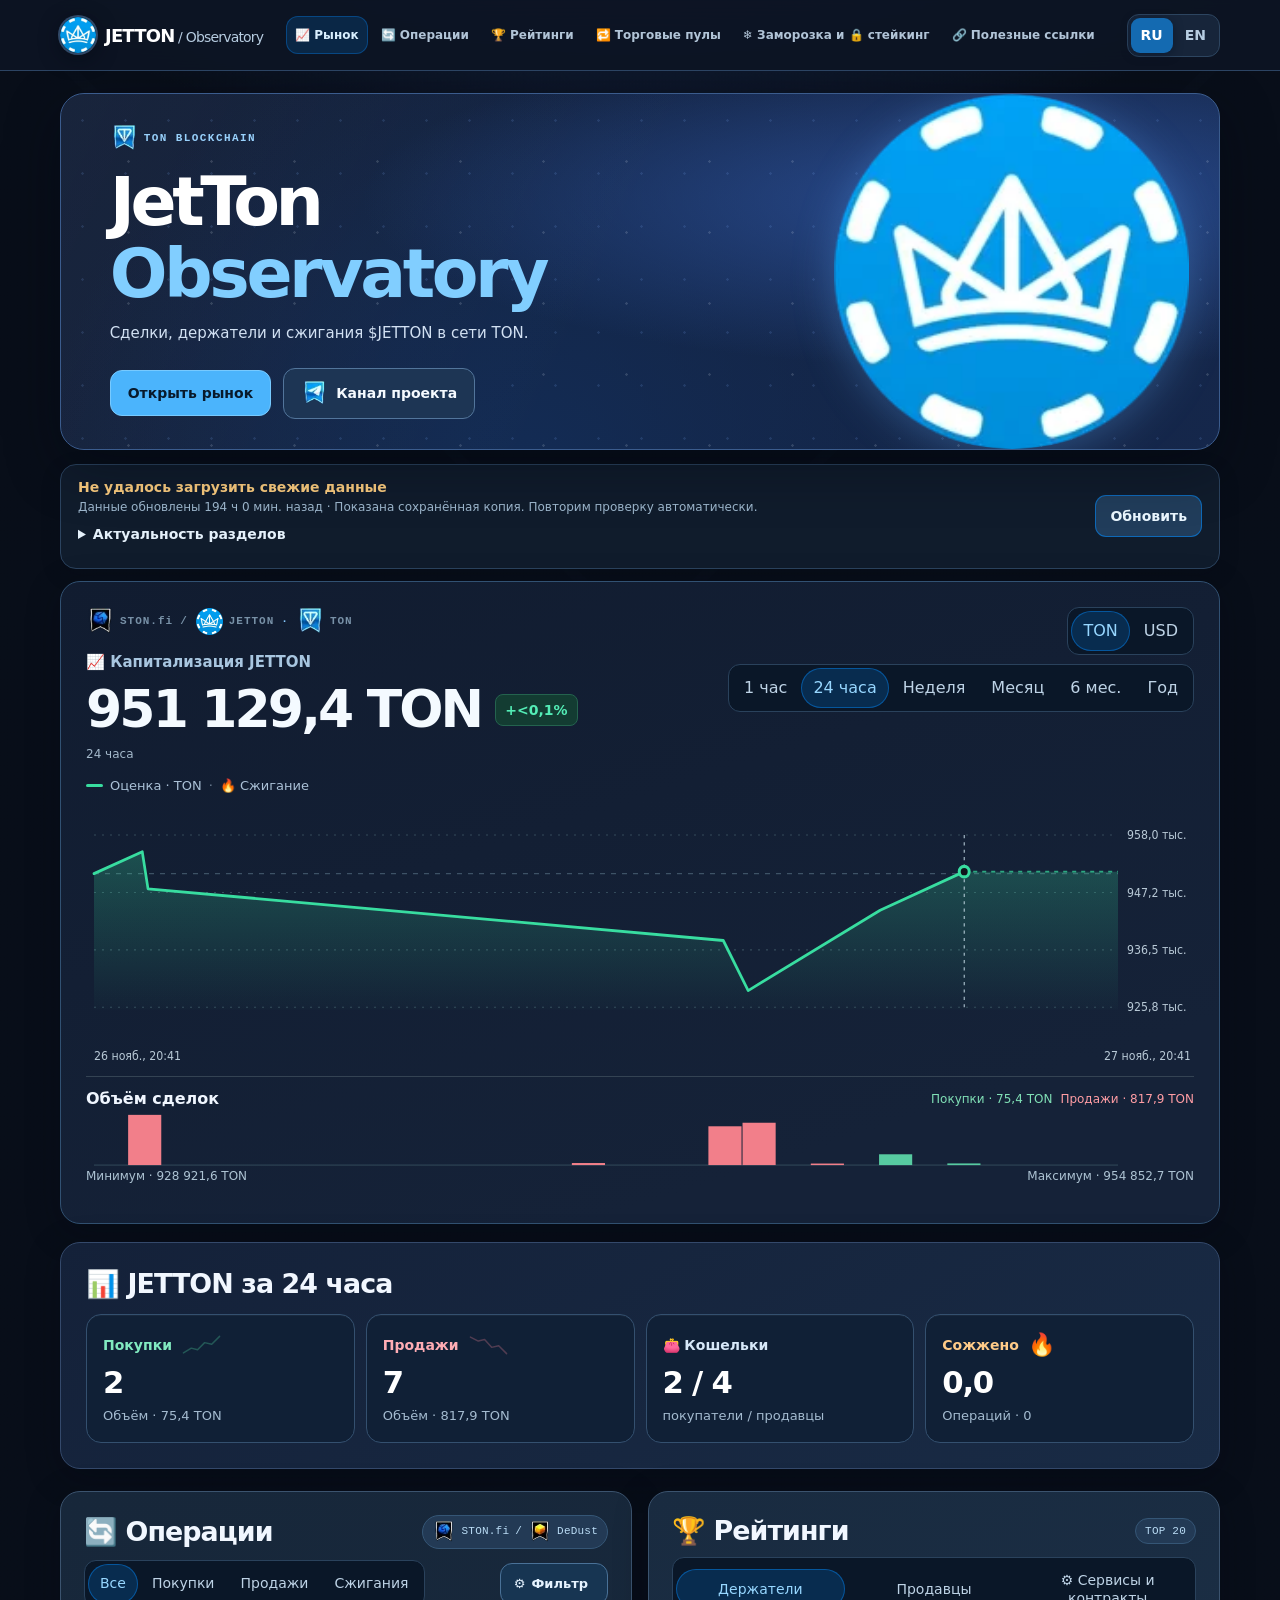
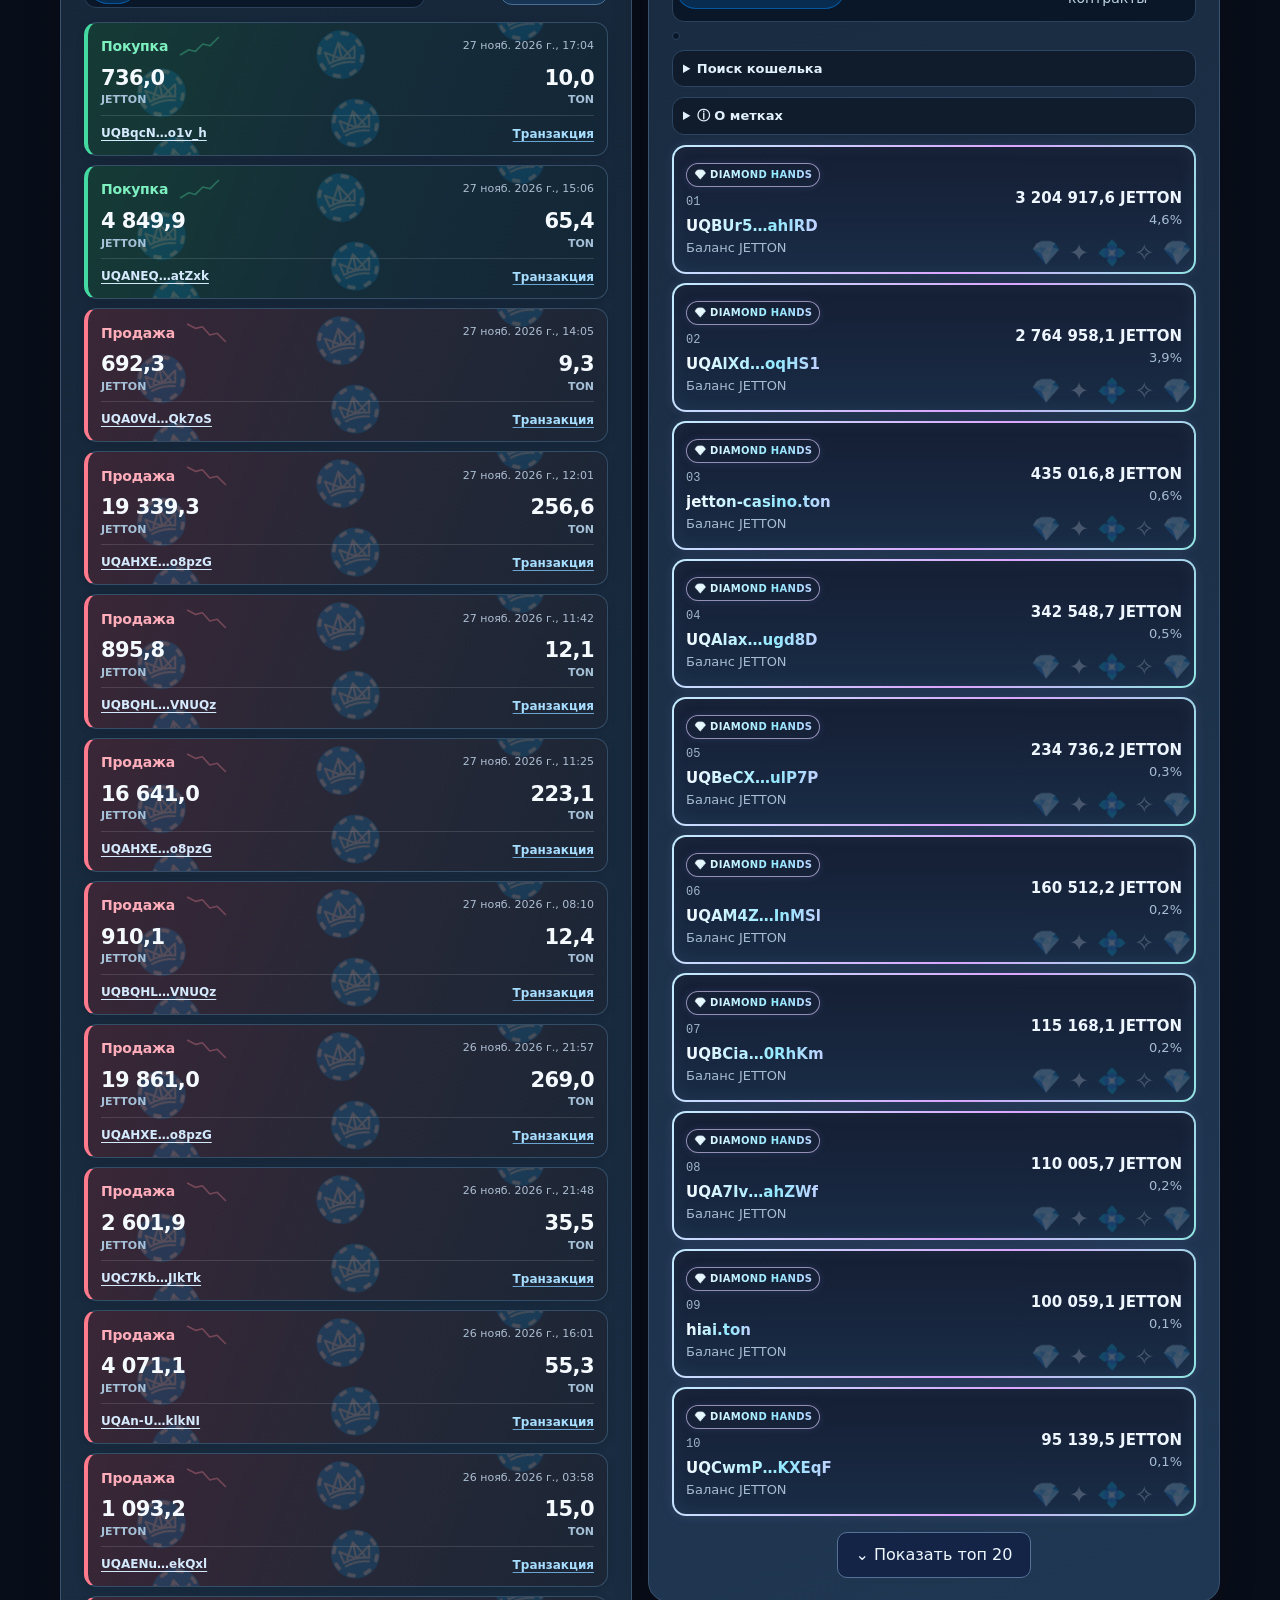
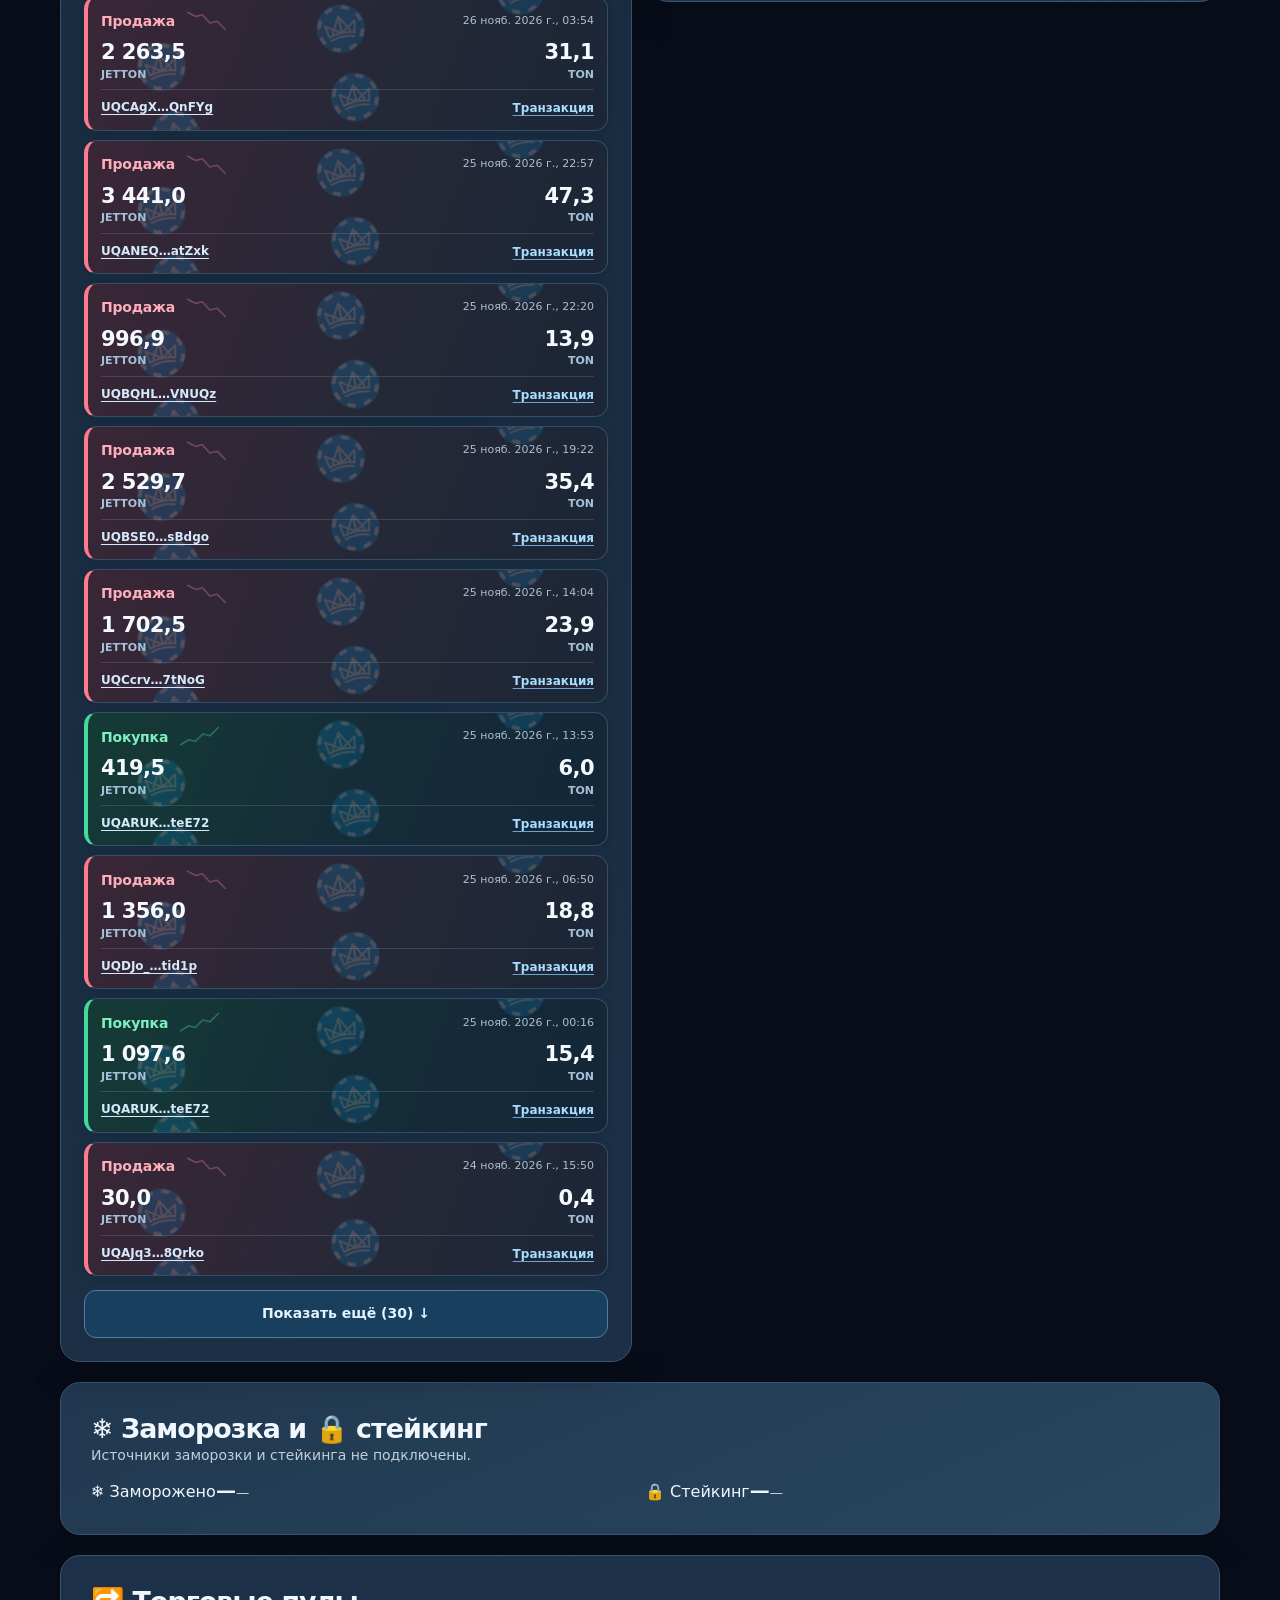
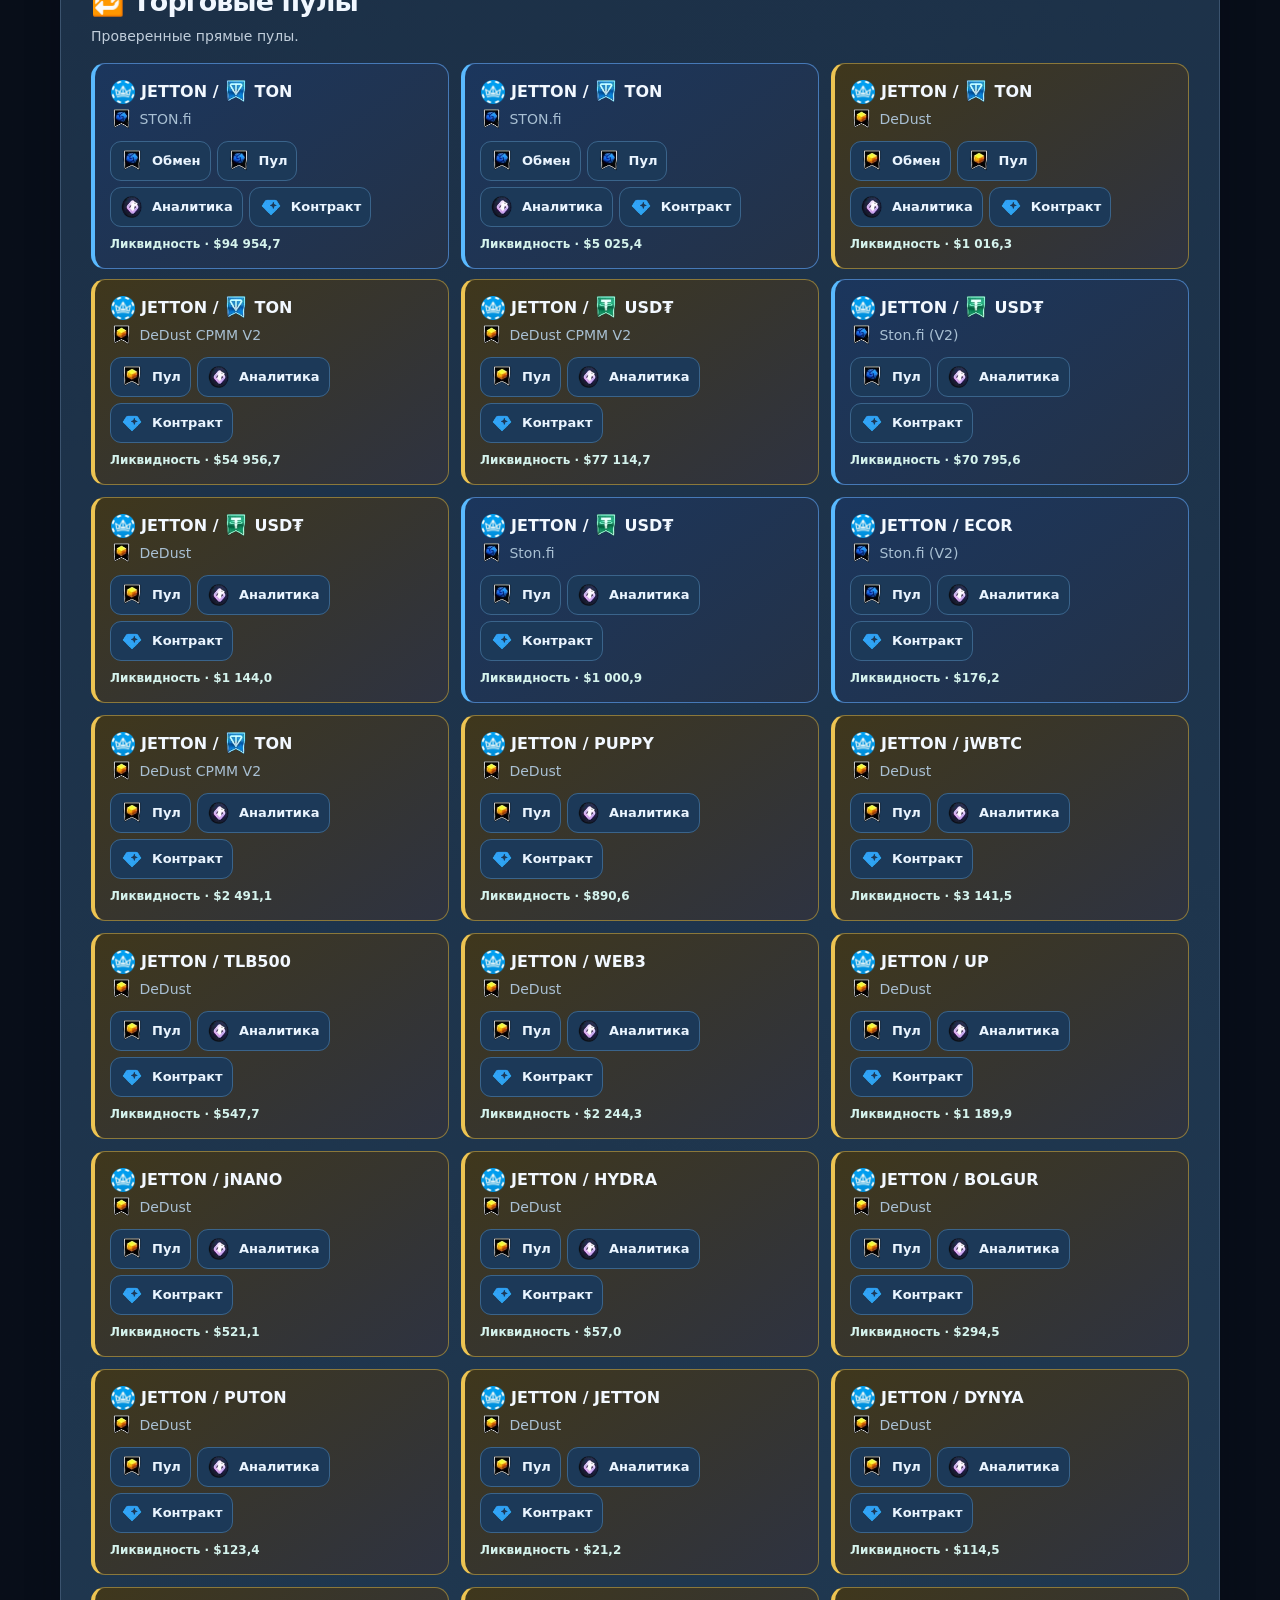
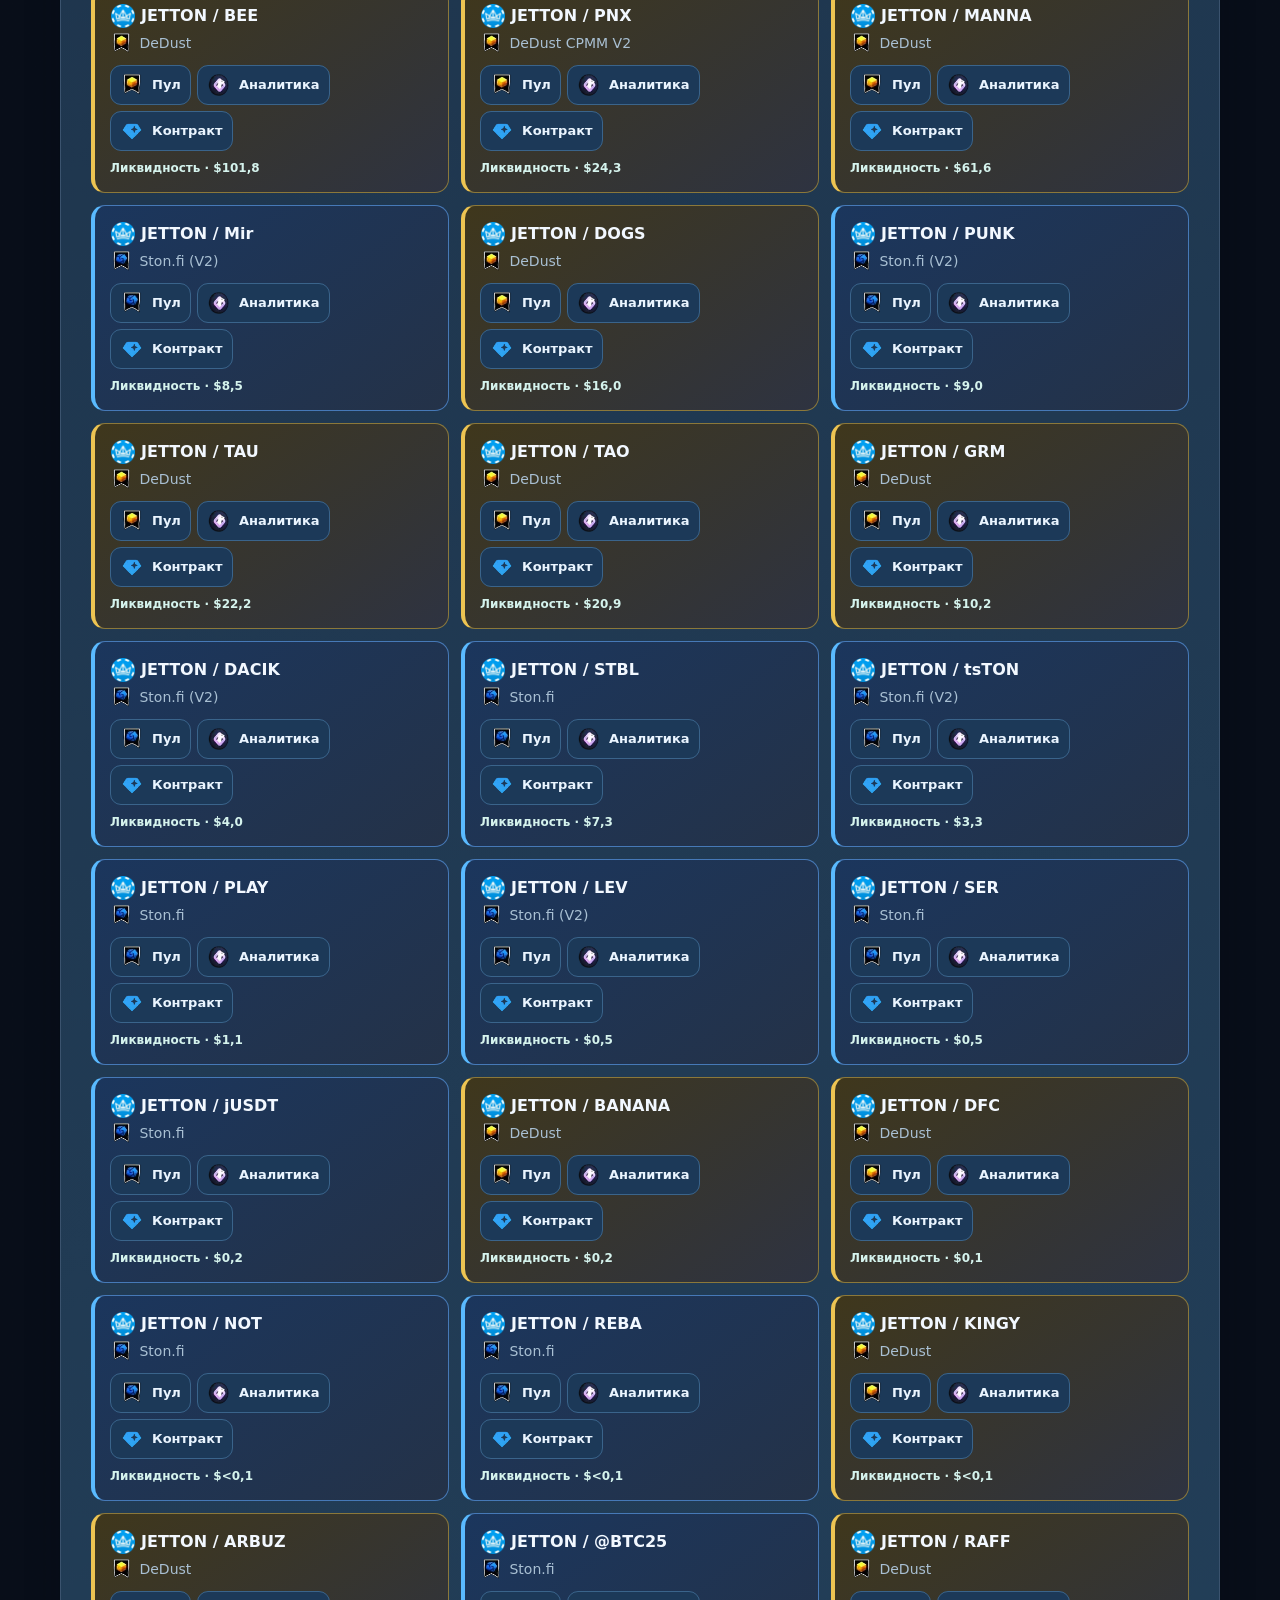
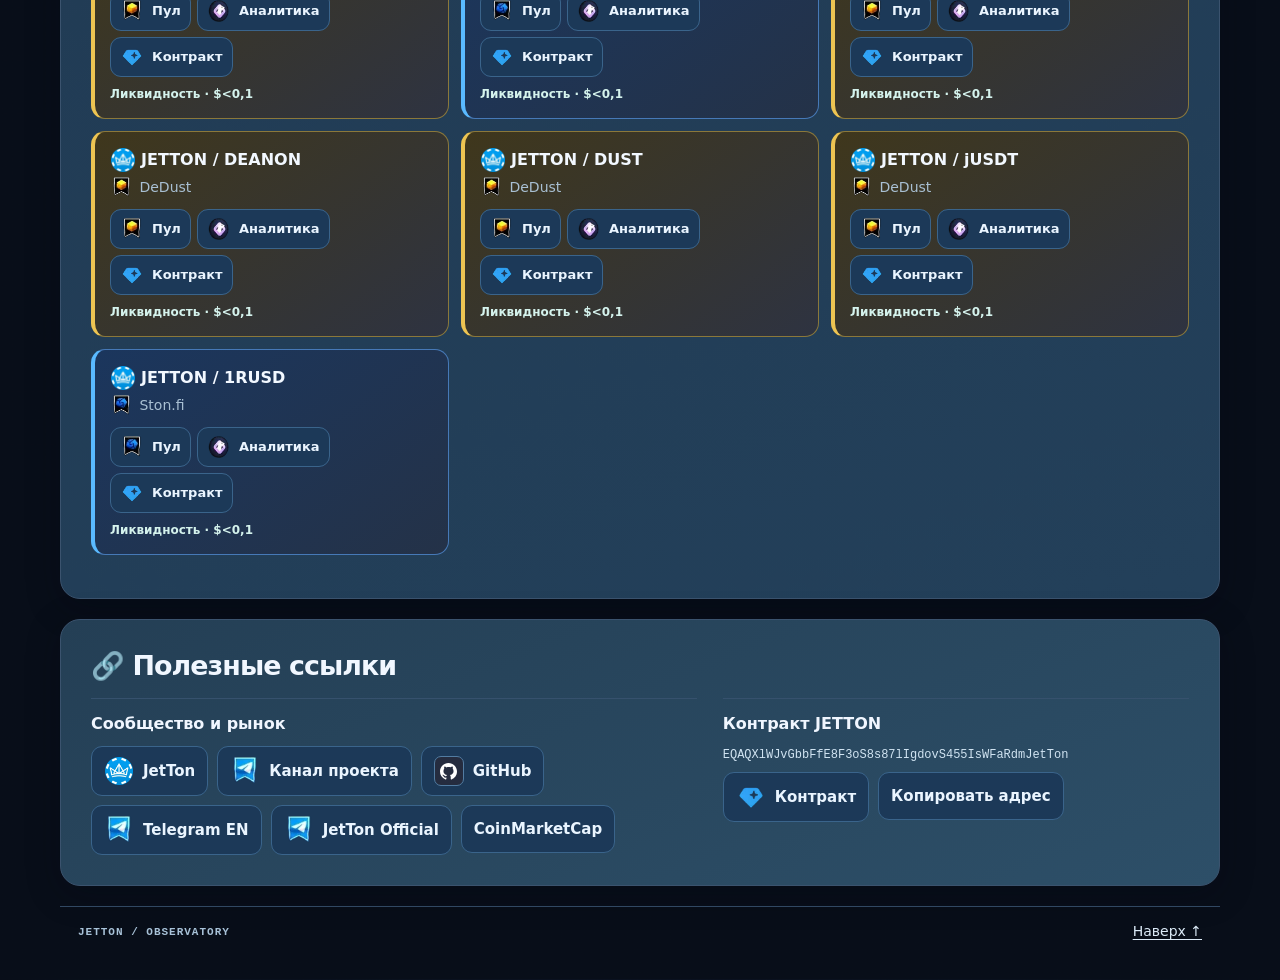
==== commit dda564f5: "Refresh JETTON snapshot" ====
--- a/index.html
+++ b/index.html
@@ -1145,7 +1145,7 @@
 <section id="links" class="panel resources"><h2 data-t="links"></h2><div class="resourcesGrid"><article><h3 data-t="projectResources"></h3><div class="resourceList"><a href="https://jetton.fund" target="_blank" rel="noopener noreferrer">JetTon</a><a href="https://t.me/jetton" target="_blank" rel="noopener noreferrer" data-t="projectChannel">Канал проекта</a><a href="https://github.com/Freebielife/JETTON">GitHub</a><a href="https://t.me/JetTon_Eng" target="_blank" rel="noopener noreferrer">Telegram EN</a><a href="https://t.me/JetTon_Official" target="_blank" rel="noopener noreferrer">JetTon Official</a><a href="https://coinmarketcap.com/currencies/jetton/" target="_blank" rel="noopener noreferrer">CoinMarketCap</a></div></article><article><h3 data-t="contractLabel"></h3><p class="contract" id="contractAddress"></p><div class="resourceList"><a id="contract" data-t="exploreContract"></a><button id="copy"></button></div></article></div></section>
 <footer><span>JETTON / OBSERVATORY</span><a href="#top" data-t="up"></a></footer></main>
 
-<script id="snapshot" type="application/json">{"schema":1,"token":"EQAQXlWJvGbbFfE8F3oS8s87lIgdovS455IsWFaRdmJetTon","updated":1795667240,"errors":[],"refreshStatus":{"holders":{"attemptedAt":1795667214,"ok":true,"lastSuccess":1795667214},"burns":{"attemptedAt":1795667214,"ok":null},"zeroBurns":{"attemptedAt":1795667214,"ok":null},"trades":{"attemptedAt":1795667214,"ok":true,"lastSuccess":1795667214},"rates":{"attemptedAt":1795667214,"ok":null},"pools":{"attemptedAt":1795667214,"ok":null},"identity":{"attemptedAt":1795667214,"ok":true,"lastSuccess":1795667214},"badges":{"attemptedAt":1795667214,"ok":null},"domains":{"attemptedAt":1795667214,"ok":null},"fragmentNumbers":{"attemptedAt":1795667214,"ok":null}},"holders":{"totalSupply":"70000000.500999985","holderCount":96183,"holders":[{"wallet":"0:91e0a59409f5c8c8fb6ca694c67c981e0366fac27fbfd85d005de04c43f797cb","name":null,"tokenAmount":"10000000","share":14.285714183469391},{"wallet":"0:e08e8a88dd99fa80bc3b318e8393431b8e51d0cf8f8ec4eabc6f9ba48a4732d0","name":null,"tokenAmount":"9900000","share":14.142857041634697},{"wallet":"0:12e24bd880ffcbdb12183af504de9abcbf6ede4899d788be7c8e512ad9da153c","name":null,"tokenAmount":"9900000","share":14.142857041634697},{"wallet":"0:06dec6c8418ede6b2d479060cf3c68598b5fdfe24cdd124f778bfd6dab98f55b","name":null,"tokenAmount":"6235041.871582346","share":8.907202609938945},{"wallet":"0:d887d0e2d1c4fc4126e71c970d33ab1896940000eae703bb1ab6cecc830777e3","name":null,"tokenAmount":"5071288.176802621","share":7.244697343580984},{"wallet":"0:3701c8dd2a50867abcf0688ed9214fc7b165bf3841ffd57a084c7335436d58ab","name":null,"tokenAmount":"4147535.218412418","share":5.92505026961131},{"wallet":"0:e1e681cfbdf4703eed9b3910460a82c43b859064a2f87e4e430f583275e346f6","name":null,"tokenAmount":"3543951.613192885","share":5.062787982611883},{"wallet":"0:4e50a518cffde030b1e124b2da8e80ea53bfa3115e1ced345913b100ad8acab1","name":null,"tokenAmount":"3299095.608474913","share":4.712993692661165},{"wallet":"0:54af98e0d6c5fca4d5c74b0fd97d5e84f0d0c51c1376972195f37695fd861a84","name":null,"tokenAmount":"3204917.587174322","share":4.578453663194671},{"wallet":"0:255dd48e7e182123cae3554dee8eda594cd8bf7b3e144e9d57c7a4d82a3628a8","name":null,"tokenAmount":"2764958.128417654","share":3.9499401551835063},{"wallet":"0:42b6537b672f7aab1fb7c87d188b857448db50fbc45b85868db3ae4c0b81f07e","name":null,"tokenAmount":"2735237.409937208","share":3.9074819862296053},{"wallet":"0:9e3c17ab5404e05c120f19c69752874a3debebb90c1588e440d9f0424f1b0f58","name":null,"tokenAmount":"1308517.365323625","share":1.869310508511971},{"wallet":"0:160d382ed1a373e7e859d1a76b319b4a3e5c8945f26fc8177662ac59a2c67f38","name":null,"tokenAmount":"1003132.110607427","share":1.4330458620398105},{"wallet":"0:458546748de611e150246dbd22d090d1a698edfd4898ca0a903313742ce98cc9","name":null,"tokenAmount":"1000000","share":1.4285714183469391},{"wallet":"0:eb0027fec416ccafb65a35dabba4cc2898d9eb3095af02f8082df12d991a4304","name":null,"tokenAmount":"949389.317317814","share":1.3562704436041417},{"wallet":"0:46635cbdd634c45992509a7be7f1341e8744a01b4bfa5336ee7d62ebd342d6cc","name":"jetton-casino.ton","tokenAmount":"435016.770153278","share":0.6214525243425728},{"wallet":"0:256b1369a1906fd56cce0ad6576796a909b4fcf5ea54e0b6e60954387bd42e81","name":null,"tokenAmount":"342548.742327529","share":0.4893553426797983},{"wallet":"0:779dcc815138d9500e449c5291e7f12738c23d575b5310000f6a253bd607384e","name":null,"tokenAmount":"249502.394085903","share":0.3564319890002554},{"wallet":"0:5e097f83ce20946d33433d710e91f9aca61f25c5b382d844257345d85d4d6e94","name":null,"tokenAmount":"234736.16976203","share":0.33533738297427107},{"wallet":"0:0ce19c17e42e23ad7ce5089d90092c4066688ff47bf29c147436eadaca2e889c","name":null,"tokenAmount":"160512.211967976","share":0.22930315831309603},{"wallet":"0:4289a0a3f59d4b7532c7c94afbac7c175a33c64b535749458de23dac15b4f446","name":null,"tokenAmount":"115168.109591688","share":0.16452586966773344},{"wallet":"0:3b22f9a10375276d780aa0566380b98fb4aa2611c587f93108cfcbe89c5c1a85","name":null,"tokenAmount":"110005.694423376","share":0.15715099090864224},{"wallet":"0:e2e0df769417a45b1cca1ee49255380fb413c7337cc336b7bd48c4e99095db66","name":"hiai.ton","tokenAmount":"100059.096303837","share":0.1429415651252854},{"wallet":"0:b098fa817e0b23a1f55dd32bc8c6dd4f8c00ee7a2c04e3176a03bca0aa210a5c","name":null,"tokenAmount":"95139.490367634","share":0.13591355669529587},{"wallet":"0:9c9666fc8a99cd01b9dcd4261dd5df90e006a916e5892dac5325029183ccf453","name":null,"tokenAmount":"91267.80175573","share":0.13038257300359046},{"wallet":"0:3f31231102785a7f7697dc49dae564885e53edcfbd1d6416ba1f35ed77dafd13","name":null,"tokenAmount":"90929.458265781","share":0.12989922516426558},{"wallet":"0:5e59ddbfef51dc3e60284d7da2f61d0759e840dff1bbea5c64f74cb25e6297ba","name":null,"tokenAmount":"85678.546945799","share":0.12239792333226489},{"wallet":"0:46baa0cfdb712868a8c54625034e7daa92a1baaafa5f5d8eccf886ef66c6bb6b","name":null,"tokenAmount":"75384.50695718","share":0.10769215202520334},{"wallet":"0:30cb8222f4448f5caa31e1fd2eacd564418d4967800c1d525a7048b62e96f13d","name":null,"tokenAmount":"70187.491598137","share":0.10026784442256445},{"wallet":"0:ac1d77ae41941ad2eb6795c2182c47e2e93ae57eb75ec4f6021b0521708f7890","name":null,"tokenAmount":"58468.847698117","share":0.08352692468521017},{"wallet":"0:3b098cd8164b04c9943de45810a561ae049f40455da660764e193cf9413bc74a","name":null,"tokenAmount":"54625.912798043","share":0.0780370177243965},{"wallet":"0:a5b6b555aba1bf456b54dc12f2055ca06d79c082d9a332aa011bbed6af394182","name":null,"tokenAmount":"52289.26","share":0.07469894232251187},{"wallet":"0:6818ee9e32c731bb1acb4a61de948cbf3150b29e84b98d9bd983d8f421067466","name":null,"tokenAmount":"50271.01148331","share":0.07181573017644743},{"wallet":"0:07ab1859602eb26927d0e5f69031461a15c6a189422b4e81ccff3de29d568943","name":null,"tokenAmount":"48550.491050764","share":0.0693578438618303},{"wallet":"0:720113ea18c4165fb9210ef87c899eec35cfac83ddc8ce6f56fb72033d83fff6","name":"romantp.ton","tokenAmount":"47279.883836192","share":0.06754269071114732},{"wallet":"0:1b56a39fb59b095abae7e4ce053f1f2ee39cd32563a824e14fcda0bb754a46d3","name":null,"tokenAmount":"44694.677079993","share":0.06384953822872404},{"wallet":"0:a53ed8126cfa4cf389bf979aa76a89ef13d6baf27d84182f445c249140abee9c","name":null,"tokenAmount":"40973.994334937","share":0.0585342772024004},{"wallet":"0:83532e67fd7f8d87d253a27d2be3da0e3542ec5d9b313d32eb410c686c67678e","name":null,"tokenAmount":"38096.29418505","share":0.054423277017699126},{"wallet":"0:43f9da0474178347b5ad177a19c20576662a4381dc7ba6d7f0ccb0fafef892b1","name":null,"tokenAmount":"37332.95452572","share":0.0533327917978896},{"wallet":"0:5e15bebdea7f121af45cc99fd385a723b4b3308f963105ed0cc439bc20f0354d","name":null,"tokenAmount":"32495.35","share":0.04642192823918021},{"wallet":"0:90fbe0f43b212ad1aaecb5a8e2ff60c581d6a43048ccb50ad314e86442d6b111","name":null,"tokenAmount":"32445.796121645","share":0.046351136984894015},{"wallet":"0:67df368a5ad750cc9f483e8323fcbcdc0882c4efbf78f7223fa623c0677bd8ce","name":null,"tokenAmount":"30873.498535961","share":0.04410499759284996},{"wallet":"0:faf60b621266d8fc77a63f56f65b2c1dc8022d29f98162e06bbd578c97f3a905","name":null,"tokenAmount":"29890.960981195","share":0.042701372524658755},{"wallet":"0:4c5606b528657f9bb5c73ff1beab4e54efa23e24921b4cd350db46f88eecd8ea","name":null,"tokenAmount":"29431.11494316","share":0.042044449617881875},{"wallet":"0:ba5bbd296e2dd177da83556382619c38411a4cda7a6ca59cf296302c78b2b9a7","name":null,"tokenAmount":"28513.266171307","share":0.04073323709604784},{"wallet":"0:6efd9b12f6b3c003cc6dc882ce7ebffe5f5ac5656905c0da2e2da6300bee53f5","name":null,"tokenAmount":"27326.247094992","share":0.03903749557059165},{"wallet":"0:d7f16b0d81f551a1d72367400e930641860886d842ac0de96a28f99cbbb49497","name":null,"tokenAmount":"25648.349163763","share":0.03664049854313444},{"wallet":"0:4c9227b05c584a393e63470ed680591c459535a35658cdcd500d4b29641bf539","name":null,"tokenAmount":"25201.954417794","share":0.03600279176774288},{"wallet":"0:7a0860794a0feeaacb593b7694399ec64fae3289737a5db962fcc24ee967430f","name":null,"tokenAmount":"25000","share":0.03571428545867348},{"wallet":"0:2ba00cb861fac0f305dfd9c4fb5cb95d60b65bea578c1c898afdcb3a88f3cef3","name":null,"tokenAmount":"24744.81","share":0.035349728318425526},{"wallet":"0:4b00d13f14b6e235136b3d4bfecbb22e06b806e7b02d0144a42eb5e3e856f7da","name":null,"tokenAmount":"24163.489494825","share":0.034519270459833516},{"wallet":"0:be1a8ac7cad3ef6c994caec7f488d27be54920803a1367727ef8433d86212aa0","name":null,"tokenAmount":"23436.057963799","share":0.03348008256580542},{"wallet":"0:f6a8fe09b71d374f6fe2801e51db994b60256fafba3a5848c4106cb891aa50b3","name":null,"tokenAmount":"23255","share":0.03322142833365807},{"wallet":"0:390609d615842e2a30cc826aac6114c0d52dea8eb17532f9a31be043100d7d8f","name":null,"tokenAmount":"22987.861090257","share":0.03283980132247086},{"wallet":"0:a06f74d515ed8c288fde5353202645f89c0d84a91155543e5455fffcca3a0e09","name":null,"tokenAmount":"22933.105851224","share":0.03276157955298356},{"wallet":"0:daec987bc97f6b1fd6fbec3ba09a132861bcf1d050f076eba8c599299541eeef","name":null,"tokenAmount":"22208.463553857","share":0.0317263762784398},{"wallet":"0:94f9c09619455919ef5ea7dc6b6bde354f0916b6c2e3d8a574b6aba0647f0a90","name":null,"tokenAmount":"21140.409552459","share":0.030200584858791533},{"wallet":"0:81c65ebc2f3dadabf1b01a01a71ea695ef85d0498fd5ca4ebd150072c72b367d","name":null,"tokenAmount":"20680.75375383","share":0.02954393372259271},{"wallet":"0:a8be7b799eb32ca87f6a24ce015bf7bf9bbd3c386cd5fc804dc4ab5bebe19994","name":null,"tokenAmount":"20431.000092112","share":0.029187142779834883},{"wallet":"0:f9bd65dd40251998916e4b51d4634b50ab66fad91462b4dca928125679b83e49","name":null,"tokenAmount":"17658.80241943","share":0.025226860418633475},{"wallet":"0:1d540bbf944de08914a7e8451236605aac51e6a9dda5286bf3e55069fa2994fc","name":null,"tokenAmount":"16786.184805657","share":0.02398026383645126},{"wallet":"0:23a3526a1d1b2b4ade24c094e2f2c8f13b74d560fe350bb3e6d2e2fd9717cc7f","name":"garantor.ton","tokenAmount":"16656.113118578","share":0.02379444714195403},{"wallet":"0:7e5db886726dca7767d1f75cb04d6fefdcdd9cc99435298f24143ddad63f0af7","name":null,"tokenAmount":"16369.289323215","share":0.02338469886579666},{"wallet":"0:a9e6cccfde60aa018d75b7385da3b444943ce295385b3eecd4176cd37b2606e5","name":null,"tokenAmount":"16357.373102566","share":0.023367675693562785},{"wallet":"0:13c22420dda00ba15688337f3049f70ced417c4318d7e342990dce6cfc502e5b","name":null,"tokenAmount":"16311.478035264","share":0.02330211131217204},{"wallet":"0:1890918bef5a76290a2a77108e116952097878e35561928c3cc88d09e1c9b65b","name":null,"tokenAmount":"16038.812054217","share":0.022912588484892766},{"wallet":"0:c95af9ea0cd3c83fc35a5e6b1d22780261a47c3fd48415237e49098990dfdbeb","name":null,"tokenAmount":"15758.180804694","share":0.022511686702729218},{"wallet":"0:26c8228f741ca57bb7b99e66cdc04528752892c7e76ca0b0c786d8176ef8e241","name":null,"tokenAmount":"15668.465127389","share":0.022383521450353657},{"wallet":"0:cd0c4f8878ec329c15f67f2a63445c08bc63921a6290f552fe609d3d2d21ba55","name":null,"tokenAmount":"15075.36","share":0.021536228417290713},{"wallet":"0:b9af9a86d5a45095d1e06939e05a002ef374f20b8de38a2cf5f96f95296c631c","name":null,"tokenAmount":"14316.12575733","share":0.020451608078382068},{"wallet":"0:a8020b163313d8bca0fdcb804eeb798ce296d10e5c17d38255f2e47f0d17c667","name":"kurama.ton","tokenAmount":"13028.985245359","share":0.01861283593158385},{"wallet":"0:7d9587e87baf19117862b4fc0b9c89483b14e75de76f8220ecb69c089837060e","name":null,"tokenAmount":"12911.97278576","share":0.018445675276210244},{"wallet":"0:f04d9de90b71f229f111674045936ed8a09360b314fe250232e2fe173b0dcb12","name":null,"tokenAmount":"12855.872115825","share":0.018365531462590987},{"wallet":"0:f20bdbfcfbaabbef5d1f5631049a5b18c639ae3ba74f9b084fd7d8a664cb9c19","name":null,"tokenAmount":"12783.359740927","share":0.018261942356335246},{"wallet":"0:09660d31c81016970694830f37a04394bc49de23a389defab342da109a8212aa","name":null,"tokenAmount":"12421.217999414","share":0.01774459701501939},{"wallet":"0:ab15cd9dd95c4b832e95e7078985d44e303e996013bc264343fbe2fc1c5c3c85","name":null,"tokenAmount":"12354.08031866","share":0.01764868604320012},{"wallet":"0:c6ad1f60098d2bfb71b210fe93fa97577db9f61b6b6c0fe6b7ee87e603ba49ba","name":null,"tokenAmount":"11969.672177093","share":0.017099531559177643},{"wallet":"0:0faaa56e9c14d832e160f3ba40d3ce263ddbc2f0515514934673afbe71cda79b","name":"cryptoage.ton","tokenAmount":"11060.292844553","share":0.015800418236275583},{"wallet":"0:931bf903311496e9b2ef38f6428c21dfdf5d83a511bd71e8e089841257c540e9","name":null,"tokenAmount":"10948.205246224","share":0.01564029309695162},{"wallet":"0:63812d5d7a860294b1bf36638c6124834d75f0b8f4dad9b44ecbcfce64c5d78c","name":null,"tokenAmount":"10877.510004089","share":0.015539299894624443},{"wallet":"0:ffea881bad41a5b1b60f17f6ba57091a86999cf7f091b56e9149543c191d2021","name":"crypto-exch-io-token.ton","tokenAmount":"10827.79567394","share":0.015468279423491318},{"wallet":"0:aeff00c50c21f5acea3fa32f4f5d389a0283b3e728525ccbf68a731e4f8c1d20","name":null,"tokenAmount":"10820.942314968","share":0.015458488910744247},{"wallet":"0:0ad23ba8c91d1c7ff572dfc1603f2e9190b4462baea754d289641915174cee7a","name":null,"tokenAmount":"10645.312209365","share":0.015207588761678546},{"wallet":"0:5df2c0bb2a4ba50882b1c7c368eae7c6cd08446370b58445b4b0e267152e60f2","name":null,"tokenAmount":"10584.016899005","share":0.015120024033219546},{"wallet":"0:d3f9299d02426e09b3ae1830cf1ce5539fbdb88ab246547eb5d76318d0a17249","name":null,"tokenAmount":"10487.724468888","share":0.01498246341975123},{"wallet":"0:d63cb4a2f8075d0c1a3bce989f588f87e435e6f2c0f0f6caf435623438aefe6f","name":null,"tokenAmount":"10294.400537875","share":0.014706286377423583},{"wallet":"0:049eaa26c02ddd837db739c76052cbe4dd3dfc56f61ac17f2aeb1dfcba57e70a","name":null,"tokenAmount":"10232.844810955","share":0.014618349625310102},{"wallet":"0:b92cb59ebf7bda08845152677f4bc8aef9c2af2e4275b07899d3f32de16cc86b","name":null,"tokenAmount":"10091.55272499","share":0.014416503789661883},{"wallet":"0:253617e737fec01fbc87b7a8c35e79db2513d44f074550e2fc705fbe9893d28a","name":null,"tokenAmount":"10049.786822747","share":0.014356838215456061},{"wallet":"0:c16eabf9d2cc93f4e839195c9c78d9d0023d2d907f06198a62feef60dc69c047","name":null,"tokenAmount":"10008.568731468","share":0.014297955228336066},{"wallet":"0:a0d76b63a98c6ca43eee420f586f7b13a082f30a4fa78a719e20898d9bddeda7","name":null,"tokenAmount":"10000.300199967","share":0.014286143040562036},{"wallet":"0:ed5d7c9c06be2d9566664f7fffc36b5d5eed90f198f41133b87ce9082b9c2718","name":null,"tokenAmount":"10000.157936424","share":0.014285939806930634},{"wallet":"0:1ce58aa387bd45e45e5cc339b87ff0dea5ca65f97a568ce877809e51a963f2b2","name":null,"tokenAmount":"10000","share":0.014285714183469392},{"wallet":"0:d83e70fd7408eb2d22f26a93f70a17a3a150106dac8f469484a06d8df65211b9","name":null,"tokenAmount":"9950.744455188","share":0.014215349119955862},{"wallet":"0:7006223118fb8c05babbc2c226d183de6791601ff7c267d0e1b03c6c0c408dec","name":null,"tokenAmount":"9927.276408446","share":0.014181823339135811},{"wallet":"0:de5dfc7a8053af32fcea3e07a0038fdbd95586bdef30c2ee5c3d607eaf36dc3d","name":null,"tokenAmount":"9550.083211207","share":0.013642975918365276},{"wallet":"0:effc9c740ae786c9a27c08f5b1d90f63f57382afbf07324a044a71a25bec728a","name":null,"tokenAmount":"9423.761707253","share":0.01346251662829399},{"wallet":"0:3ce34252333a1ae29a0f2a6ca47e4ee2f92c14eaf0f1eaf9bc0b24e582f6072f","name":null,"tokenAmount":"9321.103322716","share":0.013315861794290763},{"wallet":"0:9ae0b1557117aaab91aae757320c424cf5bc2a14b485958e666412a3419e0cbd","name":null,"tokenAmount":"9000.421130507","share":0.012857744380128147},{"wallet":"0:24ab020db832a941a9d4a7bb287a05802473ab6cf9a7eb08daff16b3b2c22cb0","name":null,"tokenAmount":"8896.586449914","share":0.012709409123199802}],"asOf":1795667214},"engineVersion":"1.3.0","methodology":{"valuation":"last observed swap in primary_pool times CURRENT total supply; not circulating market cap","primary_pool":"EQD_Xx-iQR0z3GJozQt0dE1ybgwBFFyfT5yehnwOJE3kkCM0","sellers":"sum of successful supported native TON swap sales; service roles excluded","holders":"balances excluding known services and identified contracts; unclassified accounts may remain until verified","burns":"accepted burn notifications and zero-address transfers shown as distinct evidence","usd":"historical TON/USD rate from CoinGecko","history":"incremental confirmed swaps; missing intervals remain partial"},"serviceRegistry":{"asOf":1795666697,"source":"https://github.com/tonkeeper/ton-assets/blob/main/accounts.json","sha256":"4286bd47e11399901a7d713c9e98a5dba17300d76fe272f4f5d46110a84f4e2e","entries":{"0:ad8afecfacc248996885d8be6824280f9f3a7e54c2f6080b7971b9f556c280c4":"Crypto Bot","0:dddcd3cdad60af4c0d69389f567ad51d0c263fa4968d655ab424c69aadaf9322":"Wallet Bot 1","0:436a76c2794a88e3fbfec6b9c0374fc8db046f10868b835420d9937973a665d4":"Wallet Bot 2","0:6e814e6450e8c578067bb656298fb4d01397dd15018d7f34dc369eaba4c2111c":"Wallet Bot 3","0:5f00decb7da51881764dc3959cec60609045f6ca1b89e646bde49d492705d77f":"OKX 1","0:f15db2c62cd86aff0860d39c491fc73a31395fafeb5945e644498562260c782e":"OKX 2","0:e7e86da08742ed933434ffeb8f08a63c7e100ee842e25f599a9cbf0891574a6c":"OKX 3","0:0338def34b84c6ee9134a04ab1601450be446340a37ae259de57cb37bdb590cd":"OKX 4","0:a30a49ec725e9f57244b66af4c2da7ab76004b4fce80d3a34b1cd0c37762abce":"OKX 5","0:24da1e7b8da901e5b3dd0f98c397feb6e5a5ea483195a8b6bd0682cf2c5327ae":"OKX 6","0:7f2e84c723d8b6b6b1aacf810c8c26ab23c22022b464b87104b2d3065b0ea70b":"OKX 7","0:854ec4521efd52ad43bcf1988e4c44ebdf9a26ad18fa51abfdb685fc3b348a5c":"OKX 8","0:f9bdc0de461c1a2e002fada9550bbb095c8f9f73668d70c517a9cc7e050f8e5a":"OKX 9","0:9b9b739de2527ae72d21083f5198d710c7288453b4733e57ecadb2e189ac829c":"OKX 10","0:b31535e934db05bbc220267467903c8108bdabcbc2a06588838b726ddf589ef0":"FTX","0:57eb74407604a19f7e04005315ef70aeb7b675e6551977586756f6baf12125ee":"MEXC 1","0:1c7bd690f4f93de8b93db5790129dab65926c6e1fc9b57380089db5529516630":"MEXC 2","0:d887d0e2d1c4fc4126e71c970d33ab1896940000eae703bb1ab6cecc830777e3":"MEXC 3","0:7994848c1fcbcbc57a6a5a987b66eb424b8b54e10759b6b514a66b600c2b0eef":"EXMO","0:8d195793baad9a08c46dc353aebe999341dabd07721b9725f19e18abc3d10d92":"EXMO Cold Storage 1","0:26ab8ae763a3a7c3067d882b7b01cd5d37254cb8768f57b6a47c00028effc7b8":"EXMO Cold Storage 2","0:0130c77346e9ed82df677d107ad6a775c11f9c18f6a05c0dd17906b355850dad":"EXMO Deposit","0:342a359e38357c083968129fddddf049ef5c47315bfbef27505a356bf9f02d65":"CoinEx","0:555f3053e257130374bb831ae0e219e5e5f9ec0ca8f8a0d133369d3d690c64c2":"Huobi Deposit","0:85af78e8d035e920117cda654615cdf371d464480b629e110d3c5310d85ab362":"Huobi","0:80d4123841167ca989ac912443cc99a4b9c1a87584536427ff6fd85c92395ae9":"Kucoin 1","0:b37e57033db21d10b950e6143b658c10c3bf425bd193025960aef7f22dbcf4fc":"Kucoin 2","0:07ce60b7e5f255a88c3707f3fbc79e2cf924ed6b4b7d09c6324f0ba2338a48fa":"Kucoin 3","0:a14b1f452385b2bb984ad2c4441e1d23cae071fdfc096dfba53ebba3b6ff1d10":"lbank.info","0:75726a716f747e60b0371cb0d5d35471e8e1e931003fecc3a0961a8bd82c09c7":"xRocket Bot Cold Storage (Old)","0:c1dc654b598ab84cda4f12372efed8907cedf0901865a58649087373e01b1c24":"xRocket Bot (Old)","0:45614fee399c43d77bb597558791831bc0ee31754cbb2b5b1fbf5a3488ed9940":"xRocket Bot Cold Storage","0:011a8f0a0b36b779af033473274966666d1cd6fb4e77df679375fbd6f970d012":"xRocket Bot","0:c3f1da8ecda8f8cd42bace224ea3f1b6971eaa7f54c492d4d190527b4f573f7c":"Bybit 1","0:4a1f3ebcc66bdcefa90245bdf541a50ada1c688a487534b1587abffd93038834":"Bybit 2","0:cd525c15904d7b4027eae08b318624260f371ce8c9f4fcca0cdb7b583854107c":"Bybit 3","0:ae62a192da96e266161a702cc9f6de91c0c3441f17ceba51bc442dfb2031a30a":"Bybit 4","0:e3ce05c4da977132c24a3b102da8b5fbf2ea9173337b49de346e4a4b057f7579":"Bybit 5","0:e33ef85d174eb457c072d1ee10215b69ab9b64192f7421302ab1c8e26b7ad4bd":"Bybit 6","0:7f97f36dda3f7dedc9e12f8c09c4f89e7fbc17527ab3f67de4c3b155297a56e4":"Bybit 7","0:7d133d4e425c8e00de015513a44e66e6d163b21e71720aec7579965e5de28c55":"Bybit 8","0:f2dc1860686cd658987e2bed8216532d8c004460dadea907cc7d4ad7236c496b":"Bybit 9","0:4a1c20bc9a6f9294f75f1c87a7f383a8b73a483a2e6dcb3630ddbe78b3ccad00":"Bybit 10","0:008bb088e81e38d583826901093567027cc1575ec744ac354fa4eeec302d166d":"bit.com","0:1882478daef1b7ed200cbbdc201bd4ed0b24c2e5f1a4c7c15aeb7e3b1a759193":"Coinone Deposit","0:a4d2072b1edc1355fc7fbee0095beec7889a2d3cfaa9edcf2ce9e128631abbd6":"Coinone Withdrawal","0:f3f4ed0913ab555d023745058f1a6c55a49d4876593cb9bdab1f780a99b185bc":"Paribu","0:f9873509de5a2f97f7b2805f5f7aafab447f43c91e751cc8efabc6d2ea09d78a":"BingX","0:b496b8f73b469ff06a2d89e62c4d70a103fc228c821537b49dff092060bc281f":"Gate.io","0:60ff0b28e2b3839bef250a81be9f2e78a6265b980ec5d24df4e44bbff2c3fb25":"TIDEX","0:23eef28b6da5a368d6c0b8028fd5ed47c26758676bc9db1b5653caaadc969f91":"CWallet","0:00ffafa9fb3d4f837824436d19953c792be6632af73a9b82c4dc69ca07195087":"Matrixport","0:b58c73481f25a280f9705ab3424be850614d823256263ecfa049fa9fb917720d":"QMall","0:00b402b789e5626e1c61b50c5dbe2024426e92f16c0c2fb735396df96046b5fa":"BIT","0:2c54797319837b4c6d014fc991c1a8d4294dfd4d6cec4937e370f1f27db0423f":"Bitforex","0:6a5a76a1538cf9596590ec3708470649c342624bf92e63a6a7a15254ededa904":"Bitfinex","0:59b065c5d66261a5317660e96eee476aa6a11b749bdcbe8c0d1f3dbf24200d1c":"OMPFinex","0:3cd5ad54b190a71caab984b0f210e3742c7f2147b7e9073377d7c6b470017362":"Bitrue","0:6c53cd87cc0d33486db42c1c7fc03dfaeb2f7b815afc368ab1aee567edda3f72":"Coinspot","0:9a582c23266b8ea47eb71118a3c040d42b230b2266fecffe2d3cd390c0922c35":"BigOne","0:dd528505af15c6e5206bdd8f6c9a3b541f80ca98ae8a5066ab3ff8de1ff5e678":"Farhad Exchange","0:2b6f3cda567c385f0645486f3c665a451f56b2969d1be57d86eb77c6077a81d1":"BitTime","0:cdf7f0d7c09036f064272e3c429ed570be49ef29eb3a735b64bbc17915073732":"Bitget","0:e9c0a24ffaa6aa4f228890e71ae9550bfc53a6c57e643bc31c240e18727ac1ce":"Bitget2","0:336502faf83ef5b532d315ba71450b661c90e83fce64d8bc1fd2bf642f3555d9":"Bitget3","0:b308c7f9b4f596f6250175885972549871b05c70ed3619fd5a939401eea972e4":"Bitget4","0:e2d1df206b372db1f3b890e60d185b67aa0c9f1b6b6ff60a05091c8c01b40ac4":"Bitget5","0:7a0dc94da9f48b968dfb87be38d4fab7286288db7a04d3081feee177376d9089":"Bitget6","0:8785ef5ebb0fd24c6911d10f43c00961e9748fa54297a1ac517e3c5fe76bb0be":"Bitget7","0:213b6804c2082135a4a803da8e3b30cfed51aee9af2ad2100334b7f4711d3bcc":"Bitget8","0:573dfe99490a041703e977e4724135c5b8bea0bea67839612247451ca9d5c4cb":"Bitget9","0:de2519a527de7e1d4c1028bdb74e022b28a6e370e4fec3fc27d8d971308f99bb":"Bitget10","0:06476e580e250d0abec5c365a711833483c581d57b908be37d56bdb0e338c312":"Bitget11","0:c9959a997e1d4e4383d8db37b86d2101ce78dcf1f1b3904d9888fe572ef0efd4":"Bitget12","0:c07e51e5b694937758f45f4003071c84f4c4a68bdb168a22c3d6c8b89cd6186f":"Bitget13","0:1797a5c4c50a2b312ce9927ff6f12efd3b0b58ff311445118c2d2e64312b5d79":"Bitget14","0:6083005b354ab1c4785aa8ce8293ee5c9c182e9248f27e9c9074f35c16342083":"Bitget15","0:f99b14600ae44d2f12b178e8c6eabd78892ae82c5e45b6898f9deb7eb203f9c4":"Binance","0:8e91b50381c36dd42accdb51f5cb5d96848568b4924f8079b1a5ae7e10f43eda":"Binance Hot Wallet","0:ca1d9edeef40b3a9dbd9082f3767859547c3ce0bf641d09d58e33a3cf06fb309":"Binance Hot Wallet","0:a2faca7adfebd5c5970108d1f79065cef32b0c143fb13489066b684cdd7ee95c":"BitMart","0:5d5a830e48214791f4ab5352900c624d3bff3c5efd630196b180158eb789990f":"Nobitex","0:cad898b200a0934ee416c2039bbf3f5d7f1a323172875b3c19d378a6f540f7b1":"Nobitex","0:4532d5bcdfb05d3275cbf255bc91c3635cd48d63b719441581c5542a4750fdf5":"Nobitex","0:a32d52ced80a23fe4fe90ba94593ef686de03f9fbdaa069e642826a95234b982":"Nobitex","0:fac8ffcb6f89572a1232d59e91c65909ae408663fd2ceaecd35f35b5e9d670f4":"Bitpin1","0:c14ce5d772539be26fde315a505a1e0514104e76eef776f0b845e57df0557ddb":"Bitpin2","0:dd36441bf4aa8a6a6ecfd763efde1eb82dd86bdcfb1456b45ff4b73f87657184":"Bitpin3","0:402f5d4f4f8bea7b0bd511b9d3771834c1a22bbbbc8a326035eb07aa24f5c9f9":"Crypto.com","0:ca6e8f2a3dfc875b8673d8677f3818c4b8c02d1aa481a86a0c61bd09f8269f1d":"Foxbit","0:60def37fb0e6f41b18a73c2496d96b25442344864ca0ed97189a6f37e2439c56":"Richamster","0:97ad93444915089e812238ff10abe9066d0b03ea3dba2a8630fb9c9f88aa455c":"Wallet in Telegram","0:1f5806c73d03bbc96eb7eebf16067f1f2e8e270cfa16d57001aa9eaf7456f008":"Wallet in Telegram","0:1b44ec553616b0e4551037038834bdf0bdaa1f0440e10f3331d9841585612a68":"Wallet in Telegram","0:cf06c94efdae26faaa1d85092fc4daee78eba09e69c36dac051c1d8ffde35f40":"Wallet in Telegram","0:91887059ba56a03790b0696d7a402ac0691dff62fcd398e813f97d3b2736fa58":"Wallet in Telegram","0:6db0f022632b6269f0d4dbf8ea60a8448bbc2bcfc6812e31af8cc6405c268af7":"Wallet in Telegram","0:dd6ff02c59634745529b99a8d5beeea9f6c38a9188e6a7e96a424e3820c8ac0a":"Wallet in Telegram","0:023895aef955024920a291c6f3715e291df1b3dd254eafa8b09e21a2d58d5897":"Wallet in Telegram","0:f5066318091a8cfb530ec732104ce38f7783d92a6679ffcc0ce0960b0e94c7d0":"Wallet in Telegram","0:0c5684355f5410a923fb7dd59314905dc7ff157b28c9130671c7a4f17007e898":"Wallet in Telegram","0:23fe558cdf44249381aef36472e64a5072a24ba97fb61b2f5791da6013aec92d":"Wallet in Telegram","0:b7be71ac1b40e436db36721d9c20e82d44e78fc1e86a8ad15e00b1cc16831dcf":"Wallet in Telegram","0:55b7223f04dd1f2e1b3f28e4ad628fe6cab60004f280fb0a58cd27fc590b2eac":"Wallet in Telegram","0:659dbf460831a72795c4a9a9872fb4a3e7fd302783068dae53e8f2a5c150084a":"Flipster Deposit","0:d0a6eb95408e95ce97b0ca597fc523ff4809523635e8f519e00fdcbdf42f0c54":"Flipster Withdrawal","0:ec85cfc7fd1009362e421b5a0141f510d6540107ab73e7829fda1ef9e97a75e3":"CryptoBot","0:817438e5b0e6eb113ab74d73fc95f7ec19247dbe6ee27a42c3d0164d614c3ca1":"Ourbit","0:66a1e72196d64d6faf48fa4b2ea861f67b0484d2d14a59caf701d8c286ce44e5":"OKX 11","0:419712bc541c4489d6f1c38a105722d293b8847fd54f2717ad69142911b8be5c":"Bitfinex 2","0:6c25b5f2fe5ef1a6a1978f611f61a50883fd50a0822b19176445fca931823263":"OKX 12","0:14de4b02647941779108b7b99be85596260ccde813351000055d744dd8aba04c":"CoinEx"}},"identity":{"byWallet":{"0:d887d0e2d1c4fc4126e71c970d33ab1896940000eae703bb1ab6cecc830777e3":{"role":"MEXC 3","serviceCategory":"custody","checked":1795666697,"domain":null,"linkedDigits":[],"activated":1717664112,"roleRegistry":true,"roleSource":"https://github.com/tonkeeper/ton-assets/blob/main/accounts.json","roleChecked":1795666697},"0:91e0a59409f5c8c8fb6ca694c67c981e0366fac27fbfd85d005de04c43f797cb":{"checked":1795666697,"domain":null,"linkedDigits":[],"role":"unclassified_contract","activated":null,"serviceCategory":"contract","roleSource":"https://tonapi.io/v2/accounts/0:91e0a59409f5c8c8fb6ca694c67c981e0366fac27fbfd85d005de04c43f797cb"},"0:e08e8a88dd99fa80bc3b318e8393431b8e51d0cf8f8ec4eabc6f9ba48a4732d0":{"checked":1795666697,"domain":null,"linkedDigits":[],"role":"unclassified_contract","activated":null,"serviceCategory":"contract","roleSource":"https://tonapi.io/v2/accounts/0:e08e8a88dd99fa80bc3b318e8393431b8e51d0cf8f8ec4eabc6f9ba48a4732d0"},"0:12e24bd880ffcbdb12183af504de9abcbf6ede4899d788be7c8e512ad9da153c":{"checked":1795666697,"domain":null,"linkedDigits":[],"role":"unclassified_contract","activated":null,"serviceCategory":"contract","roleSource":"https://tonapi.io/v2/accounts/0:12e24bd880ffcbdb12183af504de9abcbf6ede4899d788be7c8e512ad9da153c"},"0:06dec6c8418ede6b2d479060cf3c68598b5fdfe24cdd124f778bfd6dab98f55b":{"checked":1795666697,"domain":null,"linkedDigits":[],"role":"unclassified_contract","activated":null,"serviceCategory":"contract","roleSource":"https://tonapi.io/v2/accounts/0:06dec6c8418ede6b2d479060cf3c68598b5fdfe24cdd124f778bfd6dab98f55b"},"0:0436e020dcb16036fbf05fe017068abbda0c4b977c418289e3300a7d22c89e91":{},"0:8081761f119a6e34caac3da5ad4b130d940a451bddce495761340b9ceab2909c":{},"0:0d110e78adb1800f6455741051c531bbe1ee4620e5381de44a5dbc9bc54f9ab5":{},"0:501cbeac6bcbb630970c657bd08ed7dbf913b436b09b207362b261b8c5d0d535":{},"0:52134773a9803f5ba133f01592876a55763d347fc44e04b93f694dbd8968ac05":{},"0:9caefa5c86e7d44da3f35a984503188b49c8f534133a454411fb679697983bb4":{},"0:1150a755fa21c54a29fffc7316ae4bc9f1434e1d99467c0579ed50d39a3cad78":{},"0:c9a3fc77b55707e04333bfd59e6fd8741c3f07f7c74a78853d7e58f47c5bad89":{},"0:09ab76b54cb0bf8926133fa1e22be5da9246aaceb7334425f733d0881c037c42":{},"0:dae15ccba7159b092a72a3a535a5f8b2bbc788fd2d83b1d3065dc6f37def233a":{},"0:24e67e40797a6282d4c86b6a11f94ef6fdb66e25b06780522cdef2271845364e":{},"0:e1e3358a985a19b447f40d1f2bd104dc03c25be10508971e7f309273b932ebae":{},"0:ed650d1aaeae6fb469f370fdf7ddd2f5f0da979752c0e543ef34268874edb87f":{},"0:ae79b72173303d30689f4888e673a08e12ed63b36d06eeac86d275ae846f5344":{},"0:d4824dab47581831cad429aa595fe2c8406c0e94ef8946f3ec2843da01d1f8be":{},"0:daa8319137b415b0a4f379ba9b47ebecb44c51fc596dc9c22feb1acb2c47fdd7":{},"0:5717b2f849b97720a82d91134e227fc881e55eeda6c793b5f2182aa07d036aa1":{},"0:a6117ae86926bf40262f38710cf5b431fa2f2859dceb2c619f048ab78945e073":{},"0:13a6ab05d9abc4b06158a4801d5afd2f8cd1f8a262ea766f4684ea125d9629f0":{},"0:ac7efd5c5fd26121b00f147b0c96fac69ef0356dd07606f12ddf924d63f17660":{},"0:9220c6bb01f15dbb8840e81377ce3607d525733c28f0eb678bbdf0fbcf989d82":{},"0:d9cf34727d29d60f1992066097a339640f30106861fb190561e74829d58ad347":{},"0:26ea082739db0f85ca3a338c49e7fca685c9d553034065eed761d83b0c986320":{},"0:9946ec11ab84a1da5feae6a9a9c10ee976d9e79114d984099af4d691210dfb6b":{},"0:17159dab0539e6a80a75307b2ceb8dec55dea92dcac31ba71ff734a66028958f":{},"0:7fe1e7311ce9892af0918e1f20cc65ee6d3b7f088038fc5d7ecc61973f393e27":{},"0:7dcf4ef55d400e560ccdddf2de5be1cefd8c3d8b15d811683b145112ebc6b3ba":{},"0:c3e85411d892d082cd1aaf0707a064eee0e183fe1c8b217a6be0f8dab056d13a":{},"0:333c49d3e19fd118682abda87a50adc55f912eda05f2a9dfac3ce0ae8a032026":{},"0:284a4d1b7f9b0e58e143682b424a370d53410b30b297f17bf1c2243608a24454":{},"0:b7a14d7f3dbc97ea7a1b6a205d7ee9381b4bf2e612b041883d3177fdc326dca2":{},"0:94a047719daa26475e77afa2b97c394f5ed73716d3197ef5aac4393921d24841":{},"0:9adf29d2c0e523f2f3137aaa817a92276486fae105a530e4f9683acc97746560":{},"0:d200680b268c7d431d2894934272da4d52eb2ba8c943e74be28e099a096fa9d5":{},"0:3701c8dd2a50867abcf0688ed9214fc7b165bf3841ffd57a084c7335436d58ab":{"checked":1795666697,"domain":null,"linkedDigits":[],"role":"unclassified_contract","activated":null,"serviceCategory":"contract","roleSource":"https://tonapi.io/v2/accounts/0:3701c8dd2a50867abcf0688ed9214fc7b165bf3841ffd57a084c7335436d58ab"},"0:e1e681cfbdf4703eed9b3910460a82c43b859064a2f87e4e430f583275e346f6":{"checked":1795667214,"domain":null,"linkedDigits":[],"role":"STON.fi Router V2","activated":null,"serviceCategory":"router","roleSource":"https://tonapi.io/v2/accounts/0:e1e681cfbdf4703eed9b3910460a82c43b859064a2f87e4e430f583275e346f6"},"0:4e50a518cffde030b1e124b2da8e80ea53bfa3115e1ced345913b100ad8acab1":{"checked":1795667214,"domain":null,"linkedDigits":[],"role":"unclassified_contract","activated":null,"serviceCategory":"contract","roleSource":"https://tonapi.io/v2/accounts/0:4e50a518cffde030b1e124b2da8e80ea53bfa3115e1ced345913b100ad8acab1"},"0:54af98e0d6c5fca4d5c74b0fd97d5e84f0d0c51c1376972195f37695fd861a84":{"checked":1795667214,"domain":null,"linkedDigits":[],"role":null,"activated":1770372970},"0:255dd48e7e182123cae3554dee8eda594cd8bf7b3e144e9d57c7a4d82a3628a8":{"checked":1795667214,"domain":null,"linkedDigits":[],"role":null,"activated":1787832538},"0:42b6537b672f7aab1fb7c87d188b857448db50fbc45b85868db3ae4c0b81f07e":{"checked":1795667214,"domain":null,"linkedDigits":[],"role":"STON.fi Router V2","activated":null,"serviceCategory":"router","roleSource":"https://tonapi.io/v2/accounts/0:42b6537b672f7aab1fb7c87d188b857448db50fbc45b85868db3ae4c0b81f07e"},"0:9e3c17ab5404e05c120f19c69752874a3debebb90c1588e440d9f0424f1b0f58":{"checked":1795667214,"domain":null,"linkedDigits":[],"role":"unclassified_contract","activated":null,"serviceCategory":"contract","roleSource":"https://tonapi.io/v2/accounts/0:9e3c17ab5404e05c120f19c69752874a3debebb90c1588e440d9f0424f1b0f58"},"0:160d382ed1a373e7e859d1a76b319b4a3e5c8945f26fc8177662ac59a2c67f38":{},"0:458546748de611e150246dbd22d090d1a698edfd4898ca0a903313742ce98cc9":{},"0:eb0027fec416ccafb65a35dabba4cc2898d9eb3095af02f8082df12d991a4304":{},"0:46635cbdd634c45992509a7be7f1341e8744a01b4bfa5336ee7d62ebd342d6cc":{},"0:256b1369a1906fd56cce0ad6576796a909b4fcf5ea54e0b6e60954387bd42e81":{},"0:779dcc815138d9500e449c5291e7f12738c23d575b5310000f6a253bd607384e":{},"0:5e097f83ce20946d33433d710e91f9aca61f25c5b382d844257345d85d4d6e94":{},"0:0ce19c17e42e23ad7ce5089d90092c4066688ff47bf29c147436eadaca2e889c":{},"0:4289a0a3f59d4b7532c7c94afbac7c175a33c64b535749458de23dac15b4f446":{},"0:3b22f9a10375276d780aa0566380b98fb4aa2611c587f93108cfcbe89c5c1a85":{},"0:e2e0df769417a45b1cca1ee49255380fb413c7337cc336b7bd48c4e99095db66":{},"0:b098fa817e0b23a1f55dd32bc8c6dd4f8c00ee7a2c04e3176a03bca0aa210a5c":{},"0:9c9666fc8a99cd01b9dcd4261dd5df90e006a916e5892dac5325029183ccf453":{},"0:3f31231102785a7f7697dc49dae564885e53edcfbd1d6416ba1f35ed77dafd13":{},"0:5e59ddbfef51dc3e60284d7da2f61d0759e840dff1bbea5c64f74cb25e6297ba":{},"0:46baa0cfdb712868a8c54625034e7daa92a1baaafa5f5d8eccf886ef66c6bb6b":{},"0:30cb8222f4448f5caa31e1fd2eacd564418d4967800c1d525a7048b62e96f13d":{},"0:ac1d77ae41941ad2eb6795c2182c47e2e93ae57eb75ec4f6021b0521708f7890":{},"0:3b098cd8164b04c9943de45810a561ae049f40455da660764e193cf9413bc74a":{},"0:a5b6b555aba1bf456b54dc12f2055ca06d79c082d9a332aa011bbed6af394182":{},"0:6818ee9e32c731bb1acb4a61de948cbf3150b29e84b98d9bd983d8f421067466":{},"0:07ab1859602eb26927d0e5f69031461a15c6a189422b4e81ccff3de29d568943":{},"0:720113ea18c4165fb9210ef87c899eec35cfac83ddc8ce6f56fb72033d83fff6":{},"0:1b56a39fb59b095abae7e4ce053f1f2ee39cd32563a824e14fcda0bb754a46d3":{},"0:a53ed8126cfa4cf389bf979aa76a89ef13d6baf27d84182f445c249140abee9c":{},"0:83532e67fd7f8d87d253a27d2be3da0e3542ec5d9b313d32eb410c686c67678e":{},"0:43f9da0474178347b5ad177a19c20576662a4381dc7ba6d7f0ccb0fafef892b1":{},"0:5e15bebdea7f121af45cc99fd385a723b4b3308f963105ed0cc439bc20f0354d":{},"0:90fbe0f43b212ad1aaecb5a8e2ff60c581d6a43048ccb50ad314e86442d6b111":{},"0:67df368a5ad750cc9f483e8323fcbcdc0882c4efbf78f7223fa623c0677bd8ce":{},"0:faf60b621266d8fc77a63f56f65b2c1dc8022d29f98162e06bbd578c97f3a905":{},"0:4c5606b528657f9bb5c73ff1beab4e54efa23e24921b4cd350db46f88eecd8ea":{},"0:ba5bbd296e2dd177da83556382619c38411a4cda7a6ca59cf296302c78b2b9a7":{},"0:6efd9b12f6b3c003cc6dc882ce7ebffe5f5ac5656905c0da2e2da6300bee53f5":{},"0:d7f16b0d81f551a1d72367400e930641860886d842ac0de96a28f99cbbb49497":{},"0:4c9227b05c584a393e63470ed680591c459535a35658cdcd500d4b29641bf539":{},"0:7a0860794a0feeaacb593b7694399ec64fae3289737a5db962fcc24ee967430f":{},"0:2ba00cb861fac0f305dfd9c4fb5cb95d60b65bea578c1c898afdcb3a88f3cef3":{},"0:be1a8ac7cad3ef6c994caec7f488d27be54920803a1367727ef8433d86212aa0":{},"0:4b00d13f14b6e235136b3d4bfecbb22e06b806e7b02d0144a42eb5e3e856f7da":{},"0:f6a8fe09b71d374f6fe2801e51db994b60256fafba3a5848c4106cb891aa50b3":{},"0:390609d615842e2a30cc826aac6114c0d52dea8eb17532f9a31be043100d7d8f":{},"0:a06f74d515ed8c288fde5353202645f89c0d84a91155543e5455fffcca3a0e09":{},"0:daec987bc97f6b1fd6fbec3ba09a132861bcf1d050f076eba8c599299541eeef":{},"0:94f9c09619455919ef5ea7dc6b6bde354f0916b6c2e3d8a574b6aba0647f0a90":{},"0:81c65ebc2f3dadabf1b01a01a71ea695ef85d0498fd5ca4ebd150072c72b367d":{},"0:a8be7b799eb32ca87f6a24ce015bf7bf9bbd3c386cd5fc804dc4ab5bebe19994":{},"0:f9bd65dd40251998916e4b51d4634b50ab66fad91462b4dca928125679b83e49":{},"0:1d540bbf944de08914a7e8451236605aac51e6a9dda5286bf3e55069fa2994fc":{},"0:23a3526a1d1b2b4ade24c094e2f2c8f13b74d560fe350bb3e6d2e2fd9717cc7f":{},"0:7e5db886726dca7767d1f75cb04d6fefdcdd9cc99435298f24143ddad63f0af7":{},"0:a9e6cccfde60aa018d75b7385da3b444943ce295385b3eecd4176cd37b2606e5":{},"0:13c22420dda00ba15688337f3049f70ced417c4318d7e342990dce6cfc502e5b":{},"0:1890918bef5a76290a2a77108e116952097878e35561928c3cc88d09e1c9b65b":{},"0:c95af9ea0cd3c83fc35a5e6b1d22780261a47c3fd48415237e49098990dfdbeb":{},"0:26c8228f741ca57bb7b99e66cdc04528752892c7e76ca0b0c786d8176ef8e241":{},"0:cd0c4f8878ec329c15f67f2a63445c08bc63921a6290f552fe609d3d2d21ba55":{},"0:b9af9a86d5a45095d1e06939e05a002ef374f20b8de38a2cf5f96f95296c631c":{},"0:a8020b163313d8bca0fdcb804eeb798ce296d10e5c17d38255f2e47f0d17c667":{},"0:7d9587e87baf19117862b4fc0b9c89483b14e75de76f8220ecb69c089837060e":{},"0:f04d9de90b71f229f111674045936ed8a09360b314fe250232e2fe173b0dcb12":{},"0:f20bdbfcfbaabbef5d1f5631049a5b18c639ae3ba74f9b084fd7d8a664cb9c19":{},"0:09660d31c81016970694830f37a04394bc49de23a389defab342da109a8212aa":{},"0:ab15cd9dd95c4b832e95e7078985d44e303e996013bc264343fbe2fc1c5c3c85":{},"0:c6ad1f60098d2bfb71b210fe93fa97577db9f61b6b6c0fe6b7ee87e603ba49ba":{},"0:0faaa56e9c14d832e160f3ba40d3ce263ddbc2f0515514934673afbe71cda79b":{},"0:931bf903311496e9b2ef38f6428c21dfdf5d83a511bd71e8e089841257c540e9":{},"0:63812d5d7a860294b1bf36638c6124834d75f0b8f4dad9b44ecbcfce64c5d78c":{},"0:ffea881bad41a5b1b60f17f6ba57091a86999cf7f091b56e9149543c191d2021":{},"0:aeff00c50c21f5acea3fa32f4f5d389a0283b3e728525ccbf68a731e4f8c1d20":{},"0:0ad23ba8c91d1c7ff572dfc1603f2e9190b4462baea754d289641915174cee7a":{},"0:5df2c0bb2a4ba50882b1c7c368eae7c6cd08446370b58445b4b0e267152e60f2":{},"0:d3f9299d02426e09b3ae1830cf1ce5539fbdb88ab246547eb5d76318d0a17249":{},"0:d63cb4a2f8075d0c1a3bce989f588f87e435e6f2c0f0f6caf435623438aefe6f":{},"0:049eaa26c02ddd837db739c76052cbe4dd3dfc56f61ac17f2aeb1dfcba57e70a":{},"0:b92cb59ebf7bda08845152677f4bc8aef9c2af2e4275b07899d3f32de16cc86b":{},"0:253617e737fec01fbc87b7a8c35e79db2513d44f074550e2fc705fbe9893d28a":{},"0:c16eabf9d2cc93f4e839195c9c78d9d0023d2d907f06198a62feef60dc69c047":{},"0:a0d76b63a98c6ca43eee420f586f7b13a082f30a4fa78a719e20898d9bddeda7":{},"0:ed5d7c9c06be2d9566664f7fffc36b5d5eed90f198f41133b87ce9082b9c2718":{},"0:1ce58aa387bd45e45e5cc339b87ff0dea5ca65f97a568ce877809e51a963f2b2":{},"0:d83e70fd7408eb2d22f26a93f70a17a3a150106dac8f469484a06d8df65211b9":{},"0:7006223118fb8c05babbc2c226d183de6791601ff7c267d0e1b03c6c0c408dec":{},"0:de5dfc7a8053af32fcea3e07a0038fdbd95586bdef30c2ee5c3d607eaf36dc3d":{},"0:effc9c740ae786c9a27c08f5b1d90f63f57382afbf07324a044a71a25bec728a":{},"0:3ce34252333a1ae29a0f2a6ca47e4ee2f92c14eaf0f1eaf9bc0b24e582f6072f":{},"0:9ae0b1557117aaab91aae757320c424cf5bc2a14b485958e666412a3419e0cbd":{},"0:24ab020db832a941a9d4a7bb287a05802473ab6cf9a7eb08daff16b3b2c22cb0":{}},"asOf":1795667214},"burns":{"asOf":1795666697,"since":1795058297,"rows":[]},"zeroBurns":{"asOf":1795666697,"rows":[]},"trades":{"rows":[{"kind":"sell","time":1795665480,"tx":"eb41938e24f5971477af3491e380d58fcabe530da74ebb0060b849b2abf20012","lt":"119128134000017","wallet":"0:0436e020dcb16036fbf05fe017068abbda0c4b977c418289e3300a7d22c89e91","tokenAmount":"1093.194222269","ton":"15.039498644","dex":"STON.fi","pool":"EQATnq6W2xv10C19LNlC26xFtTV1fbzMkXmXQCWHqtv6Okf7"},{"kind":"sell","time":1795665275,"tx":"13b557b820bd9a17826a82bd78c35073f42c1e9b8d31104906b656671b5cc9f6","lt":"119127623000003","wallet":"0:8081761f119a6e34caac3da5ad4b130d940a451bddce495761340b9ceab2909c","tokenAmount":"2263.469978748","ton":"31.080990444","dex":"STON.fi","pool":"EQD_Xx-iQR0z3GJozQt0dE1ybgwBFFyfT5yehnwOJE3kkCM0"},{"kind":"sell","time":1795647466,"tx":"805883dcaf400e37895c25a03e4209fbee9b472ab1b185f9574d36f1efb6df1a","lt":"119083062000001","wallet":"0:0d110e78adb1800f6455741051c531bbe1ee4620e5381de44a5dbc9bc54f9ab5","tokenAmount":"3441.04038794","ton":"47.327089516","dex":"STON.fi","pool":"EQD_Xx-iQR0z3GJozQt0dE1ybgwBFFyfT5yehnwOJE3kkCM0"},{"kind":"sell","time":1795645202,"tx":"d2563cca57b0d01941f72a39a45ec6650911ccd0f5d91cdcc5c5e029d17456b8","lt":"119077394000003","wallet":"0:501cbeac6bcbb630970c657bd08ed7dbf913b436b09b207362b261b8c5d0d535","tokenAmount":"996.915660034","ton":"13.869390077","dex":"STON.fi","pool":"EQATnq6W2xv10C19LNlC26xFtTV1fbzMkXmXQCWHqtv6Okf7"},{"kind":"sell","time":1795634525,"tx":"ba48cb4ddb6bc410cec62c333ef4a42fa056100fe090cd023186b14daeeba6ee","lt":"119050672000045","wallet":"0:52134773a9803f5ba133f01592876a55763d347fc44e04b93f694dbd8968ac05","tokenAmount":"2529.737671139","ton":"35.396326915","dex":"STON.fi","pool":"EQD_Xx-iQR0z3GJozQt0dE1ybgwBFFyfT5yehnwOJE3kkCM0"},{"kind":"sell","time":1795615451,"tx":"edf8e3ccb7bafb4613b3d2f41ae8690886f852c0f2bcd97f98ffb5d8c598838e","lt":"119002942000003","wallet":"0:9caefa5c86e7d44da3f35a984503188b49c8f534133a454411fb679697983bb4","tokenAmount":"1702.485557996","ton":"23.88634798","dex":"STON.fi","pool":"EQD_Xx-iQR0z3GJozQt0dE1ybgwBFFyfT5yehnwOJE3kkCM0"},{"kind":"buy","time":1795614830,"tx":"8aae01efeae6013fa5c672e0153033402d6fa95310d3775fcfd21626ba3d473a","lt":"119001389000056","wallet":"0:1150a755fa21c54a29fffc7316ae4bc9f1434e1d99467c0579ed50d39a3cad78","tokenAmount":"419.509069004","ton":"5.972773313","dex":"STON.fi","pool":"EQATnq6W2xv10C19LNlC26xFtTV1fbzMkXmXQCWHqtv6Okf7"},{"kind":"sell","time":1795589428,"tx":"d4fa11d43541d7031fe45c5e4c5e483c414660c6c820bdcf612779f8160ce40f","lt":"118937821000014","wallet":"0:c9a3fc77b55707e04333bfd59e6fd8741c3f07f7c74a78853d7e58f47c5bad89","tokenAmount":"1355.960779963","ton":"18.83343659","dex":"STON.fi","pool":"EQD_Xx-iQR0z3GJozQt0dE1ybgwBFFyfT5yehnwOJE3kkCM0"},{"kind":"buy","time":1795565801,"tx":"62fd581ae3d65420feaadf34814cada77c3eaaff294ccb90bf43b2498eaf704d","lt":"118878692000001","wallet":"0:1150a755fa21c54a29fffc7316ae4bc9f1434e1d99467c0579ed50d39a3cad78","tokenAmount":"1097.641445032","ton":"15.416159889","dex":"STON.fi","pool":"EQATnq6W2xv10C19LNlC26xFtTV1fbzMkXmXQCWHqtv6Okf7"},{"kind":"sell","time":1795535451,"tx":"102bcdf70d770300d44ee8550c42bc4ee2822a778a633eb73d7052764217aa2c","lt":"118802748000021","wallet":"0:09ab76b54cb0bf8926133fa1e22be5da9246aaceb7334425f733d0881c037c42","tokenAmount":"30","ton":"0.41073426","dex":"STON.fi","pool":"EQD_Xx-iQR0z3GJozQt0dE1ybgwBFFyfT5yehnwOJE3kkCM0"},{"kind":"buy","time":1795535017,"tx":"0b53936c34b8d212410edd4323a6e252a9eefb8f5dc72ee9843a062dc1d61962","lt":"118801662000046","wallet":"0:dae15ccba7159b092a72a3a535a5f8b2bbc788fd2d83b1d3065dc6f37def233a","tokenAmount":"738.364377312","ton":"10.015968359","dex":"DeDust","pool":"EQD0F_w35CTWUxTWRjefoV-400KRA2jX51X4ezIgmUUY_0Qn"},{"kind":"buy","time":1795529623,"tx":"f0986c137baac5121ac3c8df30f5eb7edd7ee2b1416bf4efab511094f9a26add","lt":"118788164000009","wallet":"0:24e67e40797a6282d4c86b6a11f94ef6fdb66e25b06780522cdef2271845364e","tokenAmount":"387.262063128","ton":"5.395702815","dex":"STON.fi","pool":"EQATnq6W2xv10C19LNlC26xFtTV1fbzMkXmXQCWHqtv6Okf7"},{"kind":"buy","time":1795518306,"tx":"255795833cd0d60ce86767ddc5ac199c37cb14faaa8b5e268b7b7810a7012c75","lt":"118759845000073","wallet":"0:e1e3358a985a19b447f40d1f2bd104dc03c25be10508971e7f309273b932ebae","tokenAmount":"5430.678634518","ton":"75.84246252","dex":"STON.fi","pool":"EQD_Xx-iQR0z3GJozQt0dE1ybgwBFFyfT5yehnwOJE3kkCM0"},{"kind":"buy","time":1795516794,"tx":"f869a41203c712030c6b5b6b15fdba4e5d7a63f85c8d6392ee273ae81fc65969","lt":"118756062000012","wallet":"0:ed650d1aaeae6fb469f370fdf7ddd2f5f0da979752c0e543ef34268874edb87f","tokenAmount":"13311.238981647","ton":"185.845","dex":"STON.fi","pool":"EQD_Xx-iQR0z3GJozQt0dE1ybgwBFFyfT5yehnwOJE3kkCM0"},{"kind":"buy","time":1795514933,"tx":"c5e075cdb024c3244086bec979dd29bb0d08df8655e3d96dd34d78fc8dd83534","lt":"118751405000039","wallet":"0:dae15ccba7159b092a72a3a535a5f8b2bbc788fd2d83b1d3065dc6f37def233a","tokenAmount":"388.725018069","ton":"5.367736415","dex":"STON.fi","pool":"EQD_Xx-iQR0z3GJozQt0dE1ybgwBFFyfT5yehnwOJE3kkCM0"},{"kind":"buy","time":1795509770,"tx":"37d1b211841085478ab55de32793283fe8f42595713e9a1b3c7190b33956de9b","lt":"118738486000041","wallet":"0:ae79b72173303d30689f4888e673a08e12ed63b36d06eeac86d275ae846f5344","tokenAmount":"352.79616482","ton":"4.895987556","dex":"STON.fi","pool":"EQATnq6W2xv10C19LNlC26xFtTV1fbzMkXmXQCWHqtv6Okf7"},{"kind":"buy","time":1795498428,"tx":"8f01c2bdc6e0fa23cd360b0913c384f82e5b7f737bee194adc9f694bb30e54ee","lt":"118710099000002","wallet":"0:d4824dab47581831cad429aa595fe2c8406c0e94ef8946f3ec2843da01d1f8be","tokenAmount":"1450.814454864","ton":"20","dex":"STON.fi","pool":"EQATnq6W2xv10C19LNlC26xFtTV1fbzMkXmXQCWHqtv6Okf7"},{"kind":"buy","time":1795481017,"tx":"80318c101f56160dd26a5e844cc0a99ff9d79d3c854c5e4957eec5c1f53c621a","lt":"118666523000035","wallet":"0:daa8319137b415b0a4f379ba9b47ebecb44c51fc596dc9c22feb1acb2c47fdd7","tokenAmount":"10722.861237523","ton":"147.604569708","dex":"STON.fi","pool":"EQD_Xx-iQR0z3GJozQt0dE1ybgwBFFyfT5yehnwOJE3kkCM0"},{"kind":"buy","time":1795480724,"tx":"baeb134ba2a0a51d11cf25cb2006bac702b178d5a832e5a1166523f31c08f283","lt":"118665789000001","wallet":"0:5717b2f849b97720a82d91134e227fc881e55eeda6c793b5f2182aa07d036aa1","tokenAmount":"3593.140740345","ton":"49.263062647","dex":"STON.fi","pool":"EQD_Xx-iQR0z3GJozQt0dE1ybgwBFFyfT5yehnwOJE3kkCM0"},{"kind":"sell","time":1795444920,"tx":"2cd0df367287ee6cf9ba6803230473deb845abe56b64a525b9b981de6e40e315","lt":"118576176000031","wallet":"0:8081761f119a6e34caac3da5ad4b130d940a451bddce495761340b9ceab2909c","tokenAmount":"340.528289334","ton":"4.61558068","dex":"DeDust","pool":"EQD0F_w35CTWUxTWRjefoV-400KRA2jX51X4ezIgmUUY_0Qn"},{"kind":"buy","time":1795444572,"tx":"1a660c8a490d6e20cf6b43b04e7dff30200b77f61a461ced031b7d7871a2c387","lt":"118575305000033","wallet":"0:a6117ae86926bf40262f38710cf5b431fa2f2859dceb2c619f048ab78945e073","tokenAmount":"437.500000022","ton":"5.944320603","dex":"DeDust","pool":"EQD0F_w35CTWUxTWRjefoV-400KRA2jX51X4ezIgmUUY_0Qn"},{"kind":"buy","time":1795429349,"tx":"c0da83c88fe1fb0cef5b62a60ce6a3e970acc0de6b753f5c4649b6c0a069d015","lt":"118537211000016","wallet":"0:52134773a9803f5ba133f01592876a55763d347fc44e04b93f694dbd8968ac05","tokenAmount":"235.443392365","ton":"3.240724977","dex":"STON.fi","pool":"EQD_Xx-iQR0z3GJozQt0dE1ybgwBFFyfT5yehnwOJE3kkCM0"},{"kind":"sell","time":1795422329,"tx":"6abda95c9d52e526273d23a99e71bb3e2831da82d102fcf05618a6f3efc37077","lt":"118519647000003","wallet":"0:13a6ab05d9abc4b06158a4801d5afd2f8cd1f8a262ea766f4684ea125d9629f0","tokenAmount":"111.450182456","ton":"1.767247022","dex":"DeDust","pool":"EQD0F_w35CTWUxTWRjefoV-400KRA2jX51X4ezIgmUUY_0Qn"},{"kind":"sell","time":1795420536,"tx":"02b8c2f1941a1b0bd4578880f1bfdbf6e20f84a0a09e632baec460655d25f847","lt":"118515160000003","wallet":"0:0d110e78adb1800f6455741051c531bbe1ee4620e5381de44a5dbc9bc54f9ab5","tokenAmount":"2921.947600817","ton":"39.492546685","dex":"STON.fi","pool":"EQD_Xx-iQR0z3GJozQt0dE1ybgwBFFyfT5yehnwOJE3kkCM0"},{"kind":"sell","time":1795419575,"tx":"835ce53a2f00201bb56de8e90060b6eae679e1cbb31b920281b29e1702107ee9","lt":"118512755000003","wallet":"0:ac7efd5c5fd26121b00f147b0c96fac69ef0356dd07606f12ddf924d63f17660","tokenAmount":"1800.279080573","ton":"24.295565609","dex":"STON.fi","pool":"EQATnq6W2xv10C19LNlC26xFtTV1fbzMkXmXQCWHqtv6Okf7"},{"kind":"sell","time":1795417738,"tx":"294bfb13cf4b8b13c99bd33046fde57cb1a9bd502ba9e06b80ba11a06fb115cd","lt":"118508156000009","wallet":"0:9220c6bb01f15dbb8840e81377ce3607d525733c28f0eb678bbdf0fbcf989d82","tokenAmount":"1103.214807122","ton":"15.119452195","dex":"STON.fi","pool":"EQATnq6W2xv10C19LNlC26xFtTV1fbzMkXmXQCWHqtv6Okf7"},{"kind":"sell","time":1795413406,"tx":"fccf4f4eb13bfe3565b67c6e6a22c8608f6f31ada948b8331b7a04bc7b0224a8","lt":"118497317000001","wallet":"0:d9cf34727d29d60f1992066097a339640f30106861fb190561e74829d58ad347","tokenAmount":"36.278674642","ton":"0.492469339","dex":"STON.fi","pool":"EQD_Xx-iQR0z3GJozQt0dE1ybgwBFFyfT5yehnwOJE3kkCM0"},{"kind":"sell","time":1795413204,"tx":"43846b309bef422cadaf85329c1aedcc09a5b87a39125986ee358f9656a0b32f","lt":"118496811000001","wallet":"0:26ea082739db0f85ca3a338c49e7fca685c9d553034065eed761d83b0c986320","tokenAmount":"0.819034531","ton":"0.011256881","dex":"STON.fi","pool":"EQATnq6W2xv10C19LNlC26xFtTV1fbzMkXmXQCWHqtv6Okf7"},{"kind":"sell","time":1795395235,"tx":"1b8b3ac1117eb30ed3258c5bc569f82361ff3ac90610117c9704be9257ef4d84","lt":"118451844000001","wallet":"0:9946ec11ab84a1da5feae6a9a9c10ee976d9e79114d984099af4d691210dfb6b","tokenAmount":"0.092045191","ton":"0.275252332","dex":"DeDust","pool":"EQD0F_w35CTWUxTWRjefoV-400KRA2jX51X4ezIgmUUY_0Qn"},{"kind":"sell","time":1795387133,"tx":"a9402216a2429501ecb5e31d78153528c5b05431971ae53db45a7cb098a74243","lt":"118431568000059","wallet":"0:17159dab0539e6a80a75307b2ceb8dec55dea92dcac31ba71ff734a66028958f","tokenAmount":"17.459831335","ton":"0.240717335","dex":"STON.fi","pool":"EQATnq6W2xv10C19LNlC26xFtTV1fbzMkXmXQCWHqtv6Okf7"},{"kind":"buy","time":1795379821,"tx":"5cdcf3378b6c8f62683064b41ab081d840cbbbb6857bda5fb6bcbf949f57c893","lt":"118413271000018","wallet":"0:7fe1e7311ce9892af0918e1f20cc65ee6d3b7f088038fc5d7ecc61973f393e27","tokenAmount":"187.928841343","ton":"2.592822239","dex":"STON.fi","pool":"EQD_Xx-iQR0z3GJozQt0dE1ybgwBFFyfT5yehnwOJE3kkCM0"},{"kind":"sell","time":1795377143,"tx":"e576980d43bb9305963bdd90b8425105b2b73378c919655b9a1a28f1564251bf","lt":"118406567000025","wallet":"0:7dcf4ef55d400e560ccdddf2de5be1cefd8c3d8b15d811683b145112ebc6b3ba","tokenAmount":"29.700618482","ton":"0.408351103","dex":"STON.fi","pool":"EQATnq6W2xv10C19LNlC26xFtTV1fbzMkXmXQCWHqtv6Okf7"},{"kind":"sell","time":1795361353,"tx":"eeeaccac02a717116c22d2f434494e62f8802f414f42dce6f24c3dd8f18f5b40","lt":"118367042000003","wallet":"0:c3e85411d892d082cd1aaf0707a064eee0e183fe1c8b217a6be0f8dab056d13a","tokenAmount":"201.694097216","ton":"2.784900218","dex":"STON.fi","pool":"EQATnq6W2xv10C19LNlC26xFtTV1fbzMkXmXQCWHqtv6Okf7"},{"kind":"buy","time":1795361169,"tx":"6b1d3add99c50f131348bcff1e05069b5482e78dbf6305810a788e95a8917c28","lt":"118366582000001","wallet":"0:c3e85411d892d082cd1aaf0707a064eee0e183fe1c8b217a6be0f8dab056d13a","tokenAmount":"201.694097216","ton":"2.78","dex":"DeDust","pool":"EQD0F_w35CTWUxTWRjefoV-400KRA2jX51X4ezIgmUUY_0Qn"},{"kind":"buy","time":1795360780,"tx":"c0417f9b3ec1f61b6121cdc6f62f854c571a82ecb2ce81bd0eabcc5209410d43","lt":"118365608000095","wallet":"0:333c49d3e19fd118682abda87a50adc55f912eda05f2a9dfac3ce0ae8a032026","tokenAmount":"449.459239069","ton":"6.2","dex":"STON.fi","pool":"EQD_Xx-iQR0z3GJozQt0dE1ybgwBFFyfT5yehnwOJE3kkCM0"},{"kind":"sell","time":1795360756,"tx":"948496673a7313177157910ba6a5631364d3b956ec0c511a1a13b92b3e87bd8c","lt":"118365548000018","wallet":"0:284a4d1b7f9b0e58e143682b424a370d53410b30b297f17bf1c2243608a24454","tokenAmount":"215.263416098","ton":"2.953269489","dex":"DeDust","pool":"EQD0F_w35CTWUxTWRjefoV-400KRA2jX51X4ezIgmUUY_0Qn"},{"kind":"sell","time":1795360711,"tx":"a4756b6979c1fa01c692b82bbb37988f759b6146bd3c2669d138e48beb16aed8","lt":"118365435000003","wallet":"0:9caefa5c86e7d44da3f35a984503188b49c8f534133a454411fb679697983bb4","tokenAmount":"699.017556179","ton":"9.450036247","dex":"STON.fi","pool":"EQD_Xx-iQR0z3GJozQt0dE1ybgwBFFyfT5yehnwOJE3kkCM0"},{"kind":"buy","time":1795360705,"tx":"aa901ea26a3a88078378845dcb0b3693da255eac68ecbe5417dd9f0ba319689c","lt":"118365419000008","wallet":"0:333c49d3e19fd118682abda87a50adc55f912eda05f2a9dfac3ce0ae8a032026","tokenAmount":"812.038719258","ton":"11.2","dex":"STON.fi","pool":"EQD_Xx-iQR0z3GJozQt0dE1ybgwBFFyfT5yehnwOJE3kkCM0"},{"kind":"buy","time":1795360703,"tx":"cb8a0bfee5cb7e25c62c86fe39e073f45558f6948ff592108953fda410a685c5","lt":"118365416000031","wallet":"0:52134773a9803f5ba133f01592876a55763d347fc44e04b93f694dbd8968ac05","tokenAmount":"311.081861746","ton":"4.348550397","dex":"DeDust","pool":"EQD0F_w35CTWUxTWRjefoV-400KRA2jX51X4ezIgmUUY_0Qn"},{"kind":"buy","time":1795360703,"tx":"d05c8f3aee861e34586205544206aabcc92c111f1ec3d907590c9fab89c8bc79","lt":"118365415000136","wallet":"0:dae15ccba7159b092a72a3a535a5f8b2bbc788fd2d83b1d3065dc6f37def233a","tokenAmount":"528.787766159","ton":"7.290530546","dex":"STON.fi","pool":"EQD_Xx-iQR0z3GJozQt0dE1ybgwBFFyfT5yehnwOJE3kkCM0"},{"kind":"sell","time":1795360703,"tx":"9e563f61caae5a133d74973495a126bece57f46ec28d56d6928746a990901deb","lt":"118365415000136","wallet":"0:dae15ccba7159b092a72a3a535a5f8b2bbc788fd2d83b1d3065dc6f37def233a","tokenAmount":"528.787766159","ton":"7.39803192","dex":"DeDust","pool":"EQD0F_w35CTWUxTWRjefoV-400KRA2jX51X4ezIgmUUY_0Qn"},{"kind":"buy","time":1795360703,"tx":"1f3a104d78755a369d3d31fde7ecf8e3290d73fbdd2574c9f01a683c713152ba","lt":"118365415000074","wallet":"0:b7a14d7f3dbc97ea7a1b6a205d7ee9381b4bf2e612b041883d3177fdc326dca2","tokenAmount":"2299.056662744","ton":"31.712989818","dex":"STON.fi","pool":"EQD_Xx-iQR0z3GJozQt0dE1ybgwBFFyfT5yehnwOJE3kkCM0"},{"kind":"sell","time":1795360703,"tx":"1eae29a1f897ef172c8b3ce28bdab39165bef598bca548652374c9c15edd59d6","lt":"118365415000074","wallet":"0:b7a14d7f3dbc97ea7a1b6a205d7ee9381b4bf2e612b041883d3177fdc326dca2","tokenAmount":"2299.056662744","ton":"31.083560726","dex":"STON.fi","pool":"EQD_Xx-iQR0z3GJozQt0dE1ybgwBFFyfT5yehnwOJE3kkCM0"},{"kind":"sell","time":1795360703,"tx":"e7323c9153e9dd12801c319b79b08e9ec8f224a5bef80d7683d1b942493f0115","lt":"118365415000034","wallet":"0:5717b2f849b97720a82d91134e227fc881e55eeda6c793b5f2182aa07d036aa1","tokenAmount":"2176.558801444","ton":"30.4414957","dex":"STON.fi","pool":"EQATnq6W2xv10C19LNlC26xFtTV1fbzMkXmXQCWHqtv6Okf7"},{"kind":"buy","time":1795360607,"tx":"79888e536419fd0009b2cfc46b87e2089ad7c39bae3b03f29230a96ddf1a91e4","lt":"118365174000051","wallet":"0:94a047719daa26475e77afa2b97c394f5ed73716d3197ef5aac4393921d24841","tokenAmount":"1410.250871737","ton":"20","dex":"STON.fi","pool":"EQD_Xx-iQR0z3GJozQt0dE1ybgwBFFyfT5yehnwOJE3kkCM0"},{"kind":"sell","time":1795360607,"tx":"4fbe7a0fb42b0c1b481f039e73c86adc59ab1c001662befa61f8518d751e26ef","lt":"118365174000051","wallet":"0:94a047719daa26475e77afa2b97c394f5ed73716d3197ef5aac4393921d24841","tokenAmount":"1410.250871737","ton":"20.110025277","dex":"STON.fi","pool":"EQATnq6W2xv10C19LNlC26xFtTV1fbzMkXmXQCWHqtv6Okf7"},{"kind":"sell","time":1795358295,"tx":"0bcfc2e772ed0b20b792ecaf8fc96a046ead90c80d9a693edabfbb2a98ca8916","lt":"118359387000001","wallet":"0:9adf29d2c0e523f2f3137aaa817a92276486fae105a530e4f9683acc97746560","tokenAmount":"413.51515092","ton":"5.9554472","dex":"STON.fi","pool":"EQATnq6W2xv10C19LNlC26xFtTV1fbzMkXmXQCWHqtv6Okf7"},{"kind":"sell","time":1795356529,"tx":"d6f243b762da7549c26231c4729c3132dc7e0dd7eeaaae6f98ef8776dba58db7","lt":"118354966000092","wallet":"0:9adf29d2c0e523f2f3137aaa817a92276486fae105a530e4f9683acc97746560","tokenAmount":"3357.067119126","ton":"48.08687971","dex":"STON.fi","pool":"EQD_Xx-iQR0z3GJozQt0dE1ybgwBFFyfT5yehnwOJE3kkCM0"},{"kind":"sell","time":1795349869,"tx":"347cb3390e50150af731493c87bca8cb107fc274e0fb4bb6250a47d7daa934ba","lt":"118338303000031","wallet":"0:d200680b268c7d431d2894934272da4d52eb2ba8c943e74be28e099a096fa9d5","tokenAmount":"3044.468994338","ton":"43.744688226","dex":"STON.fi","pool":"EQD_Xx-iQR0z3GJozQt0dE1ybgwBFFyfT5yehnwOJE3kkCM0"},{"kind":"sell","time":1795349201,"tx":"bc5ac8768ee38c006bb722bc2a6d4f8d5fc2b33fa5ce94e6aee8e04632509bd8","lt":"118336632000009","wallet":"0:52134773a9803f5ba133f01592876a55763d347fc44e04b93f694dbd8968ac05","tokenAmount":"2493.246124982","ton":"35.921587908","dex":"STON.fi","pool":"EQD_Xx-iQR0z3GJozQt0dE1ybgwBFFyfT5yehnwOJE3kkCM0"},{"kind":"sell","time":1795344395,"tx":"d6818afae3ee800cb1ec6a41f22338b378af127f487f5be6ff415a7e3996f9c2","lt":"118324605000035","wallet":"0:7926c9cd065099ab6aa5a2c32a4c11ca31f80fe775438d752eba5cc5ef665ae3","tokenAmount":"940.53971264","ton":"13.64673667","dex":"STON.fi","pool":"EQATnq6W2xv10C19LNlC26xFtTV1fbzMkXmXQCWHqtv6Okf7"},{"kind":"buy","time":1795340264,"tx":"b1c10744a7c48a1eb4024ace4d88026634ff9a5d7cc2d0e2695386edd65df7f7","lt":"118314267000016","wallet":"0:3427c8750378e695c419b350623a38119812d0c84e8a9fef5a7c8e4dc9d7a393","tokenAmount":"135.314932162","ton":"2","dex":"DeDust","pool":"EQD0F_w35CTWUxTWRjefoV-400KRA2jX51X4ezIgmUUY_0Qn"},{"kind":"sell","time":1795275959,"tx":"f29f41bd1701510cd3de6ebde493b29b66544717c76b04683c633c4fcb891dd2","lt":"118153339000009","wallet":"0:dae149d747670f88fd1f53421923d4918594fc06fc1322b25b51990e4f73c9d3","tokenAmount":"697.122809566","ton":"10.206352722","dex":"STON.fi","pool":"EQATnq6W2xv10C19LNlC26xFtTV1fbzMkXmXQCWHqtv6Okf7"},{"kind":"buy","time":1795275959,"tx":"c3164ec5f7b88325ad527306eb4389f2fd18b56becc29f3762ab11bd22081c8c","lt":"118153339000009","wallet":"0:dae149d747670f88fd1f53421923d4918594fc06fc1322b25b51990e4f73c9d3","tokenAmount":"697.122809566","ton":"9.977640939","dex":"DeDust","pool":"EQD0F_w35CTWUxTWRjefoV-400KRA2jX51X4ezIgmUUY_0Qn"},{"kind":"sell","time":1795275958,"tx":"a738ba741670f62c7ead5fd5024c799b45f120b719a7a62abb06436383d74026","lt":"118153338000098","wallet":"0:f187c5695cf1eb798252e9921994c8fd716d15a3a9bd956fbd0142f7fce5a181","tokenAmount":"833.3180434","ton":"11.911498309","dex":"DeDust","pool":"EQD0F_w35CTWUxTWRjefoV-400KRA2jX51X4ezIgmUUY_0Qn"},{"kind":"sell","time":1795275958,"tx":"90b1540c6562600885abd55c823bb1d5c3178377a72232b1d22de72d811cb9b3","lt":"118153338000037","wallet":"0:dae15ccba7159b092a72a3a535a5f8b2bbc788fd2d83b1d3065dc6f37def233a","tokenAmount":"861.100370997","ton":"12.89244904","dex":"DeDust","pool":"EQD0F_w35CTWUxTWRjefoV-400KRA2jX51X4ezIgmUUY_0Qn"},{"kind":"buy","time":1795267278,"tx":"4b6acc7e117e512002780bdbcaed7f3ffe38fd3a3a03a640ca27c565a0d44c42","lt":"118131618000016","wallet":"0:4828f24524bb7325841e863f705b36f32236001ad47442625c910f116f0bf063","tokenAmount":"7.054524532","ton":"0.103845438","dex":"DeDust","pool":"EQD0F_w35CTWUxTWRjefoV-400KRA2jX51X4ezIgmUUY_0Qn"},{"kind":"sell","time":1795266461,"tx":"63eb5ac637212520a52a48bfa1a0a5812ee073427069d4f103bdcba4303225d5","lt":"118129571000049","wallet":"0:bb29babdc7b9f5dda10272308db8d4e3d7d37a15bbf4adc8a0d04eebd7ba0922","tokenAmount":"2625.653486307","ton":"38.466523946","dex":"STON.fi","pool":"EQD_Xx-iQR0z3GJozQt0dE1ybgwBFFyfT5yehnwOJE3kkCM0"},{"kind":"sell","time":1795263626,"tx":"d8621914782c801e144b42d62d72d6b72c420979a7c73ef8eed1e54e7200874a","lt":"118122476000020","wallet":"0:07e0dfa1eb6e8f1460d7c03a88b5ff71e19d410a93471626a28a0ea5df031db6","tokenAmount":"956.522770556","ton":"14.132837789","dex":"STON.fi","pool":"EQATnq6W2xv10C19LNlC26xFtTV1fbzMkXmXQCWHqtv6Okf7"},{"kind":"sell","time":1795263554,"tx":"8f21899c6c8d1c16124dc09addb5307d4d97ed77239509863e483595ed505471","lt":"118122296000017","wallet":"0:5717b2f849b97720a82d91134e227fc881e55eeda6c793b5f2182aa07d036aa1","tokenAmount":"3058.805432239","ton":"45.076032596","dex":"STON.fi","pool":"EQD_Xx-iQR0z3GJozQt0dE1ybgwBFFyfT5yehnwOJE3kkCM0"},{"kind":"sell","time":1795260768,"tx":"303d99b9e1c433601278fd1d8f7593a29d7af8de3fb144920d4baf6c916b1b95","lt":"118115324000085","wallet":"0:17159dab0539e6a80a75307b2ceb8dec55dea92dcac31ba71ff734a66028958f","tokenAmount":"3047.706114818","ton":"45.074630326","dex":"STON.fi","pool":"EQD_Xx-iQR0z3GJozQt0dE1ybgwBFFyfT5yehnwOJE3kkCM0"},{"kind":"sell","time":1795251674,"tx":"8e61b458f3305c39571b558f3bde609a11cc231dbf5293f9a9d19f24dd80e180","lt":"118092568000025","wallet":"0:fa9e73d7b889b95cd88a5df40d39f3d9d60c3b456e5d1854cbce8345c003cb82","tokenAmount":"939","ton":"13.978574474","dex":"STON.fi","pool":"EQATnq6W2xv10C19LNlC26xFtTV1fbzMkXmXQCWHqtv6Okf7"},{"kind":"buy","time":1795241624,"tx":"a2cb88378fb972392a241ce8a78b3a65fde47e92705803a0b53bdb5aca84d141","lt":"118067415000010","wallet":"0:ed650d1aaeae6fb469f370fdf7ddd2f5f0da979752c0e543ef34268874edb87f","tokenAmount":"698.596244045","ton":"10.688","dex":"STON.fi","pool":"EQATnq6W2xv10C19LNlC26xFtTV1fbzMkXmXQCWHqtv6Okf7"},{"kind":"buy","time":1795241624,"tx":"1ed89b9759b1e4046ebf1cd064762f70af6a4344f88b96f1adf29f09f3f718b0","lt":"118067415000010","wallet":"0:ed650d1aaeae6fb469f370fdf7ddd2f5f0da979752c0e543ef34268874edb87f","tokenAmount":"12283.753660263","ton":"188.224","dex":"STON.fi","pool":"EQD_Xx-iQR0z3GJozQt0dE1ybgwBFFyfT5yehnwOJE3kkCM0"},{"kind":"buy","time":1795239423,"tx":"f96b3e4f04cb2f3e45ecb1c3038469d1b2cd192d136bfd1c6e08156414f658f3","lt":"118061907000013","wallet":"0:ed650d1aaeae6fb469f370fdf7ddd2f5f0da979752c0e543ef34268874edb87f","tokenAmount":"1372.513786867","ton":"20.755","dex":"STON.fi","pool":"EQATnq6W2xv10C19LNlC26xFtTV1fbzMkXmXQCWHqtv6Okf7"},{"kind":"buy","time":1795239423,"tx":"c19985bcd18c1a0336c0571b04274df0941ef200b59d35460f1b8a1accb1999f","lt":"118061907000013","wallet":"0:ed650d1aaeae6fb469f370fdf7ddd2f5f0da979752c0e543ef34268874edb87f","tokenAmount":"12025.499133396","ton":"182.805","dex":"STON.fi","pool":"EQD_Xx-iQR0z3GJozQt0dE1ybgwBFFyfT5yehnwOJE3kkCM0"},{"kind":"buy","time":1795234072,"tx":"b8a78a0f77d59901b959083f37970618dbd5d5281b75266e41b84201aee25fff","lt":"118048517000075","wallet":"0:ed650d1aaeae6fb469f370fdf7ddd2f5f0da979752c0e543ef34268874edb87f","tokenAmount":"1353.644400529","ton":"20.16","dex":"STON.fi","pool":"EQATnq6W2xv10C19LNlC26xFtTV1fbzMkXmXQCWHqtv6Okf7"},{"kind":"buy","time":1795234072,"tx":"6e0bf106e77c1100ed839aa1918e1daa0d39b8b1bf77ad30d8b63ca8dac999c3","lt":"118048517000075","wallet":"0:ed650d1aaeae6fb469f370fdf7ddd2f5f0da979752c0e543ef34268874edb87f","tokenAmount":"11218.440618777","ton":"168.36","dex":"STON.fi","pool":"EQD_Xx-iQR0z3GJozQt0dE1ybgwBFFyfT5yehnwOJE3kkCM0"},{"kind":"buy","time":1795234069,"tx":"35cdc38209145f10754d0127d1fe48cba16365b5175af47139633f873962d033","lt":"118048510000164","wallet":"0:1d224642f90bcc6a811e6fb354835a03891c860a169236f910bc8fb1bce1af50","tokenAmount":"3242.278776535","ton":"48.20957677","dex":"STON.fi","pool":"EQD_Xx-iQR0z3GJozQt0dE1ybgwBFFyfT5yehnwOJE3kkCM0"},{"kind":"sell","time":1795232042,"tx":"601460224d54f815f4b4c4353f2453c85b1cded4bf80db18a77f36ea2a2cafe3","lt":"118043436000033","wallet":"0:9caefa5c86e7d44da3f35a984503188b49c8f534133a454411fb679697983bb4","tokenAmount":"1732.299157019","ton":"25.164678762","dex":"STON.fi","pool":"EQD_Xx-iQR0z3GJozQt0dE1ybgwBFFyfT5yehnwOJE3kkCM0"},{"kind":"buy","time":1795232012,"tx":"ec4f36f12a714b00e11c7ed7939069d66eb006a33bafa136445faf85b3894352","lt":"118043362000041","wallet":"0:20f4c13a8a1de88a87f6ecc0c3c80fb8108009c93247e925878c4e2c0832200e","tokenAmount":"4990.571436367","ton":"73.89459397","dex":"STON.fi","pool":"EQD_Xx-iQR0z3GJozQt0dE1ybgwBFFyfT5yehnwOJE3kkCM0"},{"kind":"sell","time":1795231977,"tx":"8516cdada0988f1ba2d4f95f6b7a05cccee6449df850476ba69916e72d03232c","lt":"118043274000003","wallet":"0:0d91f8f93408ddbe25fcd8b3aa9dd40eb8ee017103ec891990ac19ba1980bb64","tokenAmount":"245.860586517","ton":"3.563213275","dex":"STON.fi","pool":"EQD_Xx-iQR0z3GJozQt0dE1ybgwBFFyfT5yehnwOJE3kkCM0"},{"kind":"buy","time":1795231973,"tx":"f8b0f35dfa0cfc1649326fd82edc334a8efd3f5593c9b95014877a198cb05a84","lt":"118043262000077","wallet":"0:1150a755fa21c54a29fffc7316ae4bc9f1434e1d99467c0579ed50d39a3cad78","tokenAmount":"463.920438052","ton":"6.819306662","dex":"STON.fi","pool":"EQATnq6W2xv10C19LNlC26xFtTV1fbzMkXmXQCWHqtv6Okf7"},{"kind":"buy","time":1795231962,"tx":"c263573abd36624353af4c39e153916c1a450ce75cfceb718c354829cf4573d1","lt":"118043236000001","wallet":"0:17159dab0539e6a80a75307b2ceb8dec55dea92dcac31ba71ff734a66028958f","tokenAmount":"6625.123303099","ton":"97.779753828","dex":"STON.fi","pool":"EQD_Xx-iQR0z3GJozQt0dE1ybgwBFFyfT5yehnwOJE3kkCM0"},{"kind":"buy","time":1795231957,"tx":"f3c3483af1cabe00aee0a0e9bc0fba1a0ce3ee800e65141a32c7a703ee3b549d","lt":"118043223000092","wallet":"0:52134773a9803f5ba133f01592876a55763d347fc44e04b93f694dbd8968ac05","tokenAmount":"5093.366627174","ton":"74.917189059","dex":"STON.fi","pool":"EQD_Xx-iQR0z3GJozQt0dE1ybgwBFFyfT5yehnwOJE3kkCM0"},{"kind":"buy","time":1795231952,"tx":"8cf458b270c99c0db71e3336c38cf9ec8a78e30b7656f07511658464ff248042","lt":"118043210000021","wallet":"0:20f4c13a8a1de88a87f6ecc0c3c80fb8108009c93247e925878c4e2c0832200e","tokenAmount":"4438.83336299","ton":"65.109510295","dex":"STON.fi","pool":"EQD_Xx-iQR0z3GJozQt0dE1ybgwBFFyfT5yehnwOJE3kkCM0"},{"kind":"buy","time":1795231949,"tx":"25fed5f0d9739f0d7a8eff74b48dc3367699f2380ac0b3717e2f3da733225032","lt":"118043203000158","wallet":"0:933c664d63fb305cd980ba2ab530a3e901ebaaeb3fa7d5ec3d68cdf4fbefbe1a","tokenAmount":"1129.634334475","ton":"16.45950222","dex":"STON.fi","pool":"EQATnq6W2xv10C19LNlC26xFtTV1fbzMkXmXQCWHqtv6Okf7"},{"kind":"buy","time":1795231946,"tx":"8344ce3ed3fe570df16fe10a96bfb1c725cf1c5375fd7fba41046e3c511b704a","lt":"118043196000040","wallet":"0:bb29babdc7b9f5dda10272308db8d4e3d7d37a15bbf4adc8a0d04eebd7ba0922","tokenAmount":"4313.188890682","ton":"63.106297114","dex":"STON.fi","pool":"EQD_Xx-iQR0z3GJozQt0dE1ybgwBFFyfT5yehnwOJE3kkCM0"},{"kind":"buy","time":1795231934,"tx":"d035966fed7b7811715cd29556d3ecd2ae137224eaa07b45462a2b0e25358a44","lt":"118043166000001","wallet":"0:9adf29d2c0e523f2f3137aaa817a92276486fae105a530e4f9683acc97746560","tokenAmount":"3896.117220549","ton":"56.868861897","dex":"STON.fi","pool":"EQD_Xx-iQR0z3GJozQt0dE1ybgwBFFyfT5yehnwOJE3kkCM0"},{"kind":"buy","time":1795230750,"tx":"a73274924c9f401e4bbac229628f44dd82da7011680bfaa24951f5ff4408209f","lt":"118040204000014","wallet":"0:ed650d1aaeae6fb469f370fdf7ddd2f5f0da979752c0e543ef34268874edb87f","tokenAmount":"12992.102981808","ton":"189.66","dex":"STON.fi","pool":"EQD_Xx-iQR0z3GJozQt0dE1ybgwBFFyfT5yehnwOJE3kkCM0"},{"kind":"buy","time":1795228541,"tx":"fae73306166b830b3e61581600ac2e73da1831faaf1d26f9f36cf302934c63d9","lt":"118034675000031","wallet":"0:ed650d1aaeae6fb469f370fdf7ddd2f5f0da979752c0e543ef34268874edb87f","tokenAmount":"1233.17441574","ton":"17.79","dex":"STON.fi","pool":"EQATnq6W2xv10C19LNlC26xFtTV1fbzMkXmXQCWHqtv6Okf7"},{"kind":"buy","time":1795228541,"tx":"5c324518e9a7960b852e491efa21d932c838c9aa5e3fd303d4bb5727971955d1","lt":"118034675000031","wallet":"0:ed650d1aaeae6fb469f370fdf7ddd2f5f0da979752c0e543ef34268874edb87f","tokenAmount":"12055.772492766","ton":"174.72","dex":"STON.fi","pool":"EQD_Xx-iQR0z3GJozQt0dE1ybgwBFFyfT5yehnwOJE3kkCM0"},{"kind":"sell","time":1795216146,"tx":"9d8c747f8e60680693935a5ecb0a69bd262419da5c9d41e3b5c430fd577882d7","lt":"118003654000010","wallet":"0:9d63215b387a697f7f777a938e6f931cf38a5d6dc3bd59f58222a77b7eaf3317","tokenAmount":"8.262242273","ton":"0.115697195","dex":"STON.fi","pool":"EQATnq6W2xv10C19LNlC26xFtTV1fbzMkXmXQCWHqtv6Okf7"},{"kind":"sell","time":1795212613,"tx":"d07e24e1baaeef2ee635a90db6ea43e6cd541a2c4a61431404a929bf6c3b2b31","lt":"117994807000012","wallet":"0:bb29babdc7b9f5dda10272308db8d4e3d7d37a15bbf4adc8a0d04eebd7ba0922","tokenAmount":"110.519323635","ton":"1.553009108","dex":"DeDust","pool":"EQD0F_w35CTWUxTWRjefoV-400KRA2jX51X4ezIgmUUY_0Qn"},{"kind":"buy","time":1795207133,"tx":"083899f960370b17a6eb533d31b151685d3e75f55f6670be2d6340db7095f3ab","lt":"117981090000014","wallet":"0:73fc0a2d3f4c92cbced7b155fe12c74f94cff2bb01daaffda5b1f0a8cc4695da","tokenAmount":"501.078852544","ton":"7.16108","dex":"STON.fi","pool":"EQATnq6W2xv10C19LNlC26xFtTV1fbzMkXmXQCWHqtv6Okf7"},{"kind":"buy","time":1795201092,"tx":"42a6e0dd0233b023ea3345099b6171651554fdbc2dda63a88114c2cf6006cefa","lt":"117965968000040","wallet":"0:20f4c13a8a1de88a87f6ecc0c3c80fb8108009c93247e925878c4e2c0832200e","tokenAmount":"3832.085016027","ton":"54.476175597","dex":"STON.fi","pool":"EQD_Xx-iQR0z3GJozQt0dE1ybgwBFFyfT5yehnwOJE3kkCM0"},{"kind":"buy","time":1795200680,"tx":"7568d6ac1d41af045a583a37182ba63af298bf8fc15b36a2beddaf1d616525a1","lt":"117964937000012","wallet":"0:1150a755fa21c54a29fffc7316ae4bc9f1434e1d99467c0579ed50d39a3cad78","tokenAmount":"1022.123899667","ton":"14.443427701","dex":"STON.fi","pool":"EQATnq6W2xv10C19LNlC26xFtTV1fbzMkXmXQCWHqtv6Okf7"},{"kind":"sell","time":1795200494,"tx":"341f7aa08d15c01bfe88d6ebd25c10fd1f0fa5310c41311d370554fbdaa7cef7","lt":"117964470000001","wallet":"0:f15144d9ee038a4a3edb4f2ad6cc36c340090ef0587d7f6689507a6f5f1d70b5","tokenAmount":"419.93882289","ton":"5.831291597","dex":"STON.fi","pool":"EQD_Xx-iQR0z3GJozQt0dE1ybgwBFFyfT5yehnwOJE3kkCM0"},{"kind":"buy","time":1795200474,"tx":"0140d0698ebbcf1be4534b87450148c7f6bbe1e4f88fe2a757f4bddcc3e3fb1a","lt":"117964421000002","wallet":"0:bb29babdc7b9f5dda10272308db8d4e3d7d37a15bbf4adc8a0d04eebd7ba0922","tokenAmount":"2696.826339978","ton":"38.182058352","dex":"STON.fi","pool":"EQD_Xx-iQR0z3GJozQt0dE1ybgwBFFyfT5yehnwOJE3kkCM0"},{"kind":"buy","time":1795200467,"tx":"a9185d52f7619f25f430627b04bc3fb17a86304b4def6c7ba7c0258d4ed9046b","lt":"117964404000104","wallet":"0:20f4c13a8a1de88a87f6ecc0c3c80fb8108009c93247e925878c4e2c0832200e","tokenAmount":"3485.619225068","ton":"49.263062647","dex":"STON.fi","pool":"EQD_Xx-iQR0z3GJozQt0dE1ybgwBFFyfT5yehnwOJE3kkCM0"},{"kind":"sell","time":1795199925,"tx":"70196783d68fb71cf7b58adae0198077a4e3cb0f83af2b89a69a011786f5ec11","lt":"117963048000007","wallet":"0:8ca02c7fa3873a3cd1a3c9be658d7c0c29c7d286d718766ff6f4c82687aff59e","tokenAmount":"0.200002994","ton":"0.27676037","dex":"DeDust","pool":"EQD0F_w35CTWUxTWRjefoV-400KRA2jX51X4ezIgmUUY_0Qn"},{"kind":"buy","time":1795189570,"tx":"0c0c597ee2219a5fe2a4c2511e44d1a1b0d93eabeddfe5f8de3d6781f1a6f1e1","lt":"117937131000087","wallet":"0:333c49d3e19fd118682abda87a50adc55f912eda05f2a9dfac3ce0ae8a032026","tokenAmount":"406.500479531","ton":"5.7","dex":"STON.fi","pool":"EQATnq6W2xv10C19LNlC26xFtTV1fbzMkXmXQCWHqtv6Okf7"},{"kind":"buy","time":1795189570,"tx":"b46849ea4353eb13069271ca312f5868a1136eb0e502053bc46bb4db2a98895c","lt":"117937131000014","wallet":"0:0d110e78adb1800f6455741051c531bbe1ee4620e5381de44a5dbc9bc54f9ab5","tokenAmount":"2760.74705924","ton":"38.860795672","dex":"STON.fi","pool":"EQD_Xx-iQR0z3GJozQt0dE1ybgwBFFyfT5yehnwOJE3kkCM0"},{"kind":"buy","time":1795188330,"tx":"4ca659cb746e2b186c3e6610feef8645321de2f2e5e2d1c65e2e733ba372bb80","lt":"117934028000001","wallet":"0:20f4c13a8a1de88a87f6ecc0c3c80fb8108009c93247e925878c4e2c0832200e","tokenAmount":"3505.979649887","ton":"49.263062647","dex":"STON.fi","pool":"EQD_Xx-iQR0z3GJozQt0dE1ybgwBFFyfT5yehnwOJE3kkCM0"},{"kind":"sell","time":1795188001,"tx":"0f504586b9e55b15c0ad9c61939d2da701bfed0d98e07171074f11c14b44b5c2","lt":"117933205000002","wallet":"0:0d91f8f93408ddbe25fcd8b3aa9dd40eb8ee017103ec891990ac19ba1980bb64","tokenAmount":"1661.728416144","ton":"22.873556139","dex":"STON.fi","pool":"EQD_Xx-iQR0z3GJozQt0dE1ybgwBFFyfT5yehnwOJE3kkCM0"},{"kind":"sell","time":1795187904,"tx":"f55b2754caee8c128b093027c3fa3501cdfa4a1f5fd01b73d69ee03b65929b81","lt":"117932962000001","wallet":"0:9caefa5c86e7d44da3f35a984503188b49c8f534133a454411fb679697983bb4","tokenAmount":"908.931136243","ton":"12.489427289","dex":"STON.fi","pool":"EQD_Xx-iQR0z3GJozQt0dE1ybgwBFFyfT5yehnwOJE3kkCM0"},{"kind":"buy","time":1795187893,"tx":"185e22fd94b9c13b2e07931cd420cdb3b64835a9c4f7ca445f8a1b13f9df39c5","lt":"117932933000039","wallet":"0:0d110e78adb1800f6455741051c531bbe1ee4620e5381de44a5dbc9bc54f9ab5","tokenAmount":"2923.653692698","ton":"40.963583407","dex":"STON.fi","pool":"EQD_Xx-iQR0z3GJozQt0dE1ybgwBFFyfT5yehnwOJE3kkCM0"},{"kind":"buy","time":1795187860,"tx":"38b377d8653cb816b6f27655e2d08471664138b64b434ef2014a8ec2b5c9f49a","lt":"117932852000064","wallet":"0:1150a755fa21c54a29fffc7316ae4bc9f1434e1d99467c0579ed50d39a3cad78","tokenAmount":"698.755632155","ton":"9.739817079","dex":"STON.fi","pool":"EQATnq6W2xv10C19LNlC26xFtTV1fbzMkXmXQCWHqtv6Okf7"},{"kind":"sell","time":1795187807,"tx":"041474de52307d02784cd179aeac6134e63acce5ed61668688ff178be2faa843","lt":"117932719000014","wallet":"0:9caefa5c86e7d44da3f35a984503188b49c8f534133a454411fb679697983bb4","tokenAmount":"960.683186562","ton":"13.174926796","dex":"STON.fi","pool":"EQD_Xx-iQR0z3GJozQt0dE1ybgwBFFyfT5yehnwOJE3kkCM0"},{"kind":"buy","time":1795173105,"tx":"e1aed0dc7b24ae145d236b4ab9c0ca5db008eb7fd4dcc71c8baf25174608ecd0","lt":"117895927000113","wallet":"0:808931406456fbbec60c5d694bc948fb5a8d6675a82a6a7a85fd4fb6020a6f0e","tokenAmount":"353.408075308","ton":"4.898330458","dex":"STON.fi","pool":"EQATnq6W2xv10C19LNlC26xFtTV1fbzMkXmXQCWHqtv6Okf7"},{"kind":"buy","time":1795172705,"tx":"713d0c7740b3292a125bdd261d353cb8ae9cf9da82266e7d077e54103bc85cc7","lt":"117894927000001","wallet":"0:e1e3358a985a19b447f40d1f2bd104dc03c25be10508971e7f309273b932ebae","tokenAmount":"3729.480973077","ton":"51.781374273","dex":"STON.fi","pool":"EQD_Xx-iQR0z3GJozQt0dE1ybgwBFFyfT5yehnwOJE3kkCM0"},{"kind":"sell","time":1795172705,"tx":"62ca01f5b2b4bd016a17d011dee7335978b2931f61b3ff3e144c8d236bb51046","lt":"117894927000001","wallet":"0:f15144d9ee038a4a3edb4f2ad6cc36c340090ef0587d7f6689507a6f5f1d70b5","tokenAmount":"2555.2423031","ton":"34.761756948","dex":"STON.fi","pool":"EQD_Xx-iQR0z3GJozQt0dE1ybgwBFFyfT5yehnwOJE3kkCM0"},{"kind":"buy","time":1795172694,"tx":"ed0a4bfe6f10f90d2223fb377f0347c3fed85f0b5a3154e72d694c3faa00069c","lt":"117894901000024","wallet":"0:e1e3358a985a19b447f40d1f2bd104dc03c25be10508971e7f309273b932ebae","tokenAmount":"7138.234762017","ton":"98.947192728","dex":"STON.fi","pool":"EQD_Xx-iQR0z3GJozQt0dE1ybgwBFFyfT5yehnwOJE3kkCM0"},{"kind":"sell","time":1795172692,"tx":"e75810d223f6c20c8dd9aef481dd5a73705f17cc739439a698a16999b19a45b1","lt":"117894895000001","wallet":"0:d54fa102cbe096b447b43d49d3ce277a478f68f0674ecef79cabb1dff161e40f","tokenAmount":"1479.899983735","ton":"20.225950162","dex":"STON.fi","pool":"EQATnq6W2xv10C19LNlC26xFtTV1fbzMkXmXQCWHqtv6Okf7"},{"kind":"sell","time":1795172656,"tx":"209fab62303f2d1cfe231e48946960ea8a09f524d823d66942d3a978b0a76c6f","lt":"117894805000001","wallet":"0:d54fa102cbe096b447b43d49d3ce277a478f68f0674ecef79cabb1dff161e40f","tokenAmount":"1813.290975407","ton":"25.223511779","dex":"STON.fi","pool":"EQATnq6W2xv10C19LNlC26xFtTV1fbzMkXmXQCWHqtv6Okf7"},{"kind":"sell","time":1795139952,"tx":"cbc8938f759ed914d6d16fb010219271b66bab7b6c974a2ee3457270879cfec6","lt":"117812962000003","wallet":"0:9fec5303023f61c3b05d9c4cf106775db297d5ddb22ec8e0068349394f4dc04e","tokenAmount":"22.59","ton":"0.317202723","dex":"DeDust","pool":"EQD0F_w35CTWUxTWRjefoV-400KRA2jX51X4ezIgmUUY_0Qn"},{"kind":"sell","time":1795109670,"tx":"8c64dd150f59d10c5940e2a9b87d276ae893e3540428b6444fb560db6b2a3774","lt":"117737182000009","wallet":"0:1e3baf8dc487b26fbfa511b054891c2c44fc54279030e5c498d95758b3d2d1db","tokenAmount":"14.834268864","ton":"0.48104745","dex":"DeDust","pool":"EQD0F_w35CTWUxTWRjefoV-400KRA2jX51X4ezIgmUUY_0Qn"},{"kind":"sell","time":1795080577,"tx":"a6d3e184f574400e8a325a2feb7b481206ebf9eca40348e6897497ff50bf9f72","lt":"117664377000003","wallet":"0:75022569b2b25c0c3afb0aec5b1105a26b56eb5ae82c3c752c9e8ecdf7d1bfba","tokenAmount":"154.500000104","ton":"2.439077725","dex":"DeDust","pool":"EQD0F_w35CTWUxTWRjefoV-400KRA2jX51X4ezIgmUUY_0Qn"},{"kind":"buy","time":1795080525,"tx":"98f7f0fa7d95ed254e9da5751bfd118f96263f6b2a0e92605aea573d9026c425","lt":"117664246000001","wallet":"0:13a6ab05d9abc4b06158a4801d5afd2f8cd1f8a262ea766f4684ea125d9629f0","tokenAmount":"69.806808005","ton":"1","dex":"STON.fi","pool":"EQATnq6W2xv10C19LNlC26xFtTV1fbzMkXmXQCWHqtv6Okf7"},{"kind":"buy","time":1795080304,"tx":"491c39929c2f2925fa8eeceb9a434e12fc68a8a83b2455fce93947d9a0124d50","lt":"117663693000007","wallet":"0:75022569b2b25c0c3afb0aec5b1105a26b56eb5ae82c3c752c9e8ecdf7d1bfba","tokenAmount":"150.000000049","ton":"2.150420251","dex":"DeDust","pool":"EQD0F_w35CTWUxTWRjefoV-400KRA2jX51X4ezIgmUUY_0Qn"},{"kind":"sell","time":1795075175,"tx":"5a45d3274d2ec00d5756d0cf79a7c7244bed25a1a511008e55cd1240b2efb961","lt":"117650859000025","wallet":"0:94f9c09619455919ef5ea7dc6b6bde354f0916b6c2e3d8a574b6aba0647f0a90","tokenAmount":"3564.154739735","ton":"49.997230529","dex":"STON.fi","pool":"EQD_Xx-iQR0z3GJozQt0dE1ybgwBFFyfT5yehnwOJE3kkCM0"},{"kind":"buy","time":1795074990,"tx":"1e469a7a820ce02161a6155ed0b9d10e1c57548bf8075ea1aa9fe4de7d260b43","lt":"117650394000001","wallet":"0:94f9c09619455919ef5ea7dc6b6bde354f0916b6c2e3d8a574b6aba0647f0a90","tokenAmount":"4060.370550128","ton":"58.10276742","dex":"STON.fi","pool":"EQD_Xx-iQR0z3GJozQt0dE1ybgwBFFyfT5yehnwOJE3kkCM0"},{"kind":"buy","time":1795066754,"tx":"901e13c9a61f740c9c8247b27d1ff35965fe7559465e904be996ac34c43f48ac","lt":"117629779000001","wallet":"0:13a6ab05d9abc4b06158a4801d5afd2f8cd1f8a262ea766f4684ea125d9629f0","tokenAmount":"41.643374451","ton":"0.596189497","dex":"STON.fi","pool":"EQATnq6W2xv10C19LNlC26xFtTV1fbzMkXmXQCWHqtv6Okf7"},{"kind":"buy","time":1795066341,"tx":"87227d2af9c4ca005d5f863a9089db3d5d4fd091ae599ef2c0334f115c6bce08","lt":"117628746000007","wallet":"0:ff5aa840f65151dc716ced1efdfb7ff79f7fd5c4b329140008e88bdcebcaf6db","tokenAmount":"351.200211691","ton":"5","dex":"DeDust","pool":"EQD0F_w35CTWUxTWRjefoV-400KRA2jX51X4ezIgmUUY_0Qn"},{"kind":"buy","time":1795031612,"tx":"76cfbb26ad0b4f20fc75319345c8225ca6c1647ab02a71b4bf4957b4cbba736b","lt":"117541832000009","wallet":"0:e62e4ce975c448fddc65b7487c15eceb6211ce39bbf7d4396bc60f37a59884be","tokenAmount":"418.116949626","ton":"6","dex":"DeDust","pool":"EQD0F_w35CTWUxTWRjefoV-400KRA2jX51X4ezIgmUUY_0Qn"},{"kind":"sell","time":1795021928,"tx":"4d43014279ae4f474c37b9b847bfd24d030a91ad800430f106b3a79ae324b38c","lt":"117517596000017","wallet":"0:9d63215b387a697f7f777a938e6f931cf38a5d6dc3bd59f58222a77b7eaf3317","tokenAmount":"128.8625","ton":"1.825576408","dex":"DeDust","pool":"EQD0F_w35CTWUxTWRjefoV-400KRA2jX51X4ezIgmUUY_0Qn"},{"kind":"buy","time":1795015077,"tx":"bf64549fe0f6e1364adc6c90f173777e5bb02740c41976e0c169302bf41f060a","lt":"117500453000001","wallet":"0:6f54d56bf285206b5787829c102a3a6b6496794e03e244d58fb098256f61d62f","tokenAmount":"769.439119002","ton":"11","dex":"STON.fi","pool":"EQATnq6W2xv10C19LNlC26xFtTV1fbzMkXmXQCWHqtv6Okf7"},{"kind":"sell","time":1795014164,"tx":"967f044c2e8bef1922ccc216dde51d0908932e81980d0462bfd41865e0cda9f1","lt":"117498168000001","wallet":"0:0d91f8f93408ddbe25fcd8b3aa9dd40eb8ee017103ec891990ac19ba1980bb64","tokenAmount":"1074.16509737","ton":"15.022556319","dex":"STON.fi","pool":"EQD_Xx-iQR0z3GJozQt0dE1ybgwBFFyfT5yehnwOJE3kkCM0"},{"kind":"sell","time":1795008339,"tx":"d12fe05c888c7f2ae72f3cdda8e0332cac5889419f8f89b3055fcc5d4cfc9fa8","lt":"117483596000005","wallet":"0:f15144d9ee038a4a3edb4f2ad6cc36c340090ef0587d7f6689507a6f5f1d70b5","tokenAmount":"1294.30575199","ton":"18.024661462","dex":"STON.fi","pool":"EQD_Xx-iQR0z3GJozQt0dE1ybgwBFFyfT5yehnwOJE3kkCM0"},{"kind":"buy","time":1795001619,"tx":"997cefc8eb792a500389869bb34ced1f783b4fb74369379e834a52461bf49ecc","lt":"117466783000004","wallet":"0:284a4d1b7f9b0e58e143682b424a370d53410b30b297f17bf1c2243608a24454","tokenAmount":"1061.057071191","ton":"15","dex":"STON.fi","pool":"EQD_Xx-iQR0z3GJozQt0dE1ybgwBFFyfT5yehnwOJE3kkCM0"},{"kind":"buy","time":1795001585,"tx":"9430c06755448117807fb875d1bf089f624aacebabcdb9243b2134eecbed1ef3","lt":"117466700000058","wallet":"0:808931406456fbbec60c5d694bc948fb5a8d6675a82a6a7a85fd4fb6020a6f0e","tokenAmount":"1307.350644291","ton":"18.424711391","dex":"STON.fi","pool":"EQATnq6W2xv10C19LNlC26xFtTV1fbzMkXmXQCWHqtv6Okf7"},{"kind":"sell","time":1794999358,"tx":"8eaafb6a568fcd53653753febebd2cafe2549ecc8cbf4203ea26a47c2a3d6788","lt":"117461125000001","wallet":"0:9caefa5c86e7d44da3f35a984503188b49c8f534133a454411fb679697983bb4","tokenAmount":"1479.281148119","ton":"20.432326252","dex":"STON.fi","pool":"EQD_Xx-iQR0z3GJozQt0dE1ybgwBFFyfT5yehnwOJE3kkCM0"},{"kind":"buy","time":1794999226,"tx":"a032b81cfee2c0092da57a2c51333135731857e75b5fe7dc5ff4685adceeb781","lt":"117460795000001","wallet":"0:808931406456fbbec60c5d694bc948fb5a8d6675a82a6a7a85fd4fb6020a6f0e","tokenAmount":"206.365729209","ton":"2.884692912","dex":"STON.fi","pool":"EQATnq6W2xv10C19LNlC26xFtTV1fbzMkXmXQCWHqtv6Okf7"},{"kind":"sell","time":1794999099,"tx":"330fc3de279aaa02a21d65e76355d231e872d286384017672046454f646f4c72","lt":"117460478000001","wallet":"0:0d91f8f93408ddbe25fcd8b3aa9dd40eb8ee017103ec891990ac19ba1980bb64","tokenAmount":"1851.461037745","ton":"25.539240041","dex":"STON.fi","pool":"EQD_Xx-iQR0z3GJozQt0dE1ybgwBFFyfT5yehnwOJE3kkCM0"},{"kind":"buy","time":1794999091,"tx":"2004da4723af710ef1ef74d9897b73ca558cc8c8e5ff50416b4e223d2b3f2e7e","lt":"117460456000016","wallet":"0:94a047719daa26475e77afa2b97c394f5ed73716d3197ef5aac4393921d24841","tokenAmount":"4754.392546417","ton":"66.855484775","dex":"STON.fi","pool":"EQD_Xx-iQR0z3GJozQt0dE1ybgwBFFyfT5yehnwOJE3kkCM0"},{"kind":"sell","time":1794999020,"tx":"80da138a768bd90b864db9ad32668277982827a5fe0caccbcd07884c6d309d27","lt":"117460280000001","wallet":"0:ca23e657ed990e5c8e6e4be0fbeecd94f55c677839ac4b80b67f5e2a5c1f3da5","tokenAmount":"13.623152819","ton":"0.462878802","dex":"DeDust","pool":"EQD0F_w35CTWUxTWRjefoV-400KRA2jX51X4ezIgmUUY_0Qn"},{"kind":"sell","time":1794997840,"tx":"24b3e6be97773f16c14e691939e880e58e3a241426059b1956cb725393bf048d","lt":"117457326000013","wallet":"0:d83e70fd7408eb2d22f26a93f70a17a3a150106dac8f469484a06d8df65211b9","tokenAmount":"1523.091258237","ton":"20.941361434","dex":"STON.fi","pool":"EQD_Xx-iQR0z3GJozQt0dE1ybgwBFFyfT5yehnwOJE3kkCM0"},{"kind":"buy","time":1794997813,"tx":"8e91a72a506527133d7bb6cdc5cd57ec425938a422ccb82544e50a201b0933b1","lt":"117457257000116","wallet":"0:808931406456fbbec60c5d694bc948fb5a8d6675a82a6a7a85fd4fb6020a6f0e","tokenAmount":"395.265237433","ton":"5.507345609","dex":"STON.fi","pool":"EQATnq6W2xv10C19LNlC26xFtTV1fbzMkXmXQCWHqtv6Okf7"},{"kind":"sell","time":1794997743,"tx":"8ddc24593c0d8828a817d972e0a8a18fde76baa21409c13c58bde10a0a3dfeec","lt":"117457083000014","wallet":"0:9caefa5c86e7d44da3f35a984503188b49c8f534133a454411fb679697983bb4","tokenAmount":"1163.882740215","ton":"15.967674675","dex":"STON.fi","pool":"EQD_Xx-iQR0z3GJozQt0dE1ybgwBFFyfT5yehnwOJE3kkCM0"},{"kind":"sell","time":1794997162,"tx":"859821e9fe408a04aeb010758197a6b82245ab68c4d676daad5c3d220a89531c","lt":"117455627000001","wallet":"0:d83e70fd7408eb2d22f26a93f70a17a3a150106dac8f469484a06d8df65211b9","tokenAmount":"1046.972647717","ton":"14.331984545","dex":"STON.fi","pool":"EQD_Xx-iQR0z3GJozQt0dE1ybgwBFFyfT5yehnwOJE3kkCM0"},{"kind":"sell","time":1794996450,"tx":"43219b4f08a11a2d38ad2f8ee549e977925ca55572eadcb39419d698a0860b7f","lt":"117453845000007","wallet":"0:f15144d9ee038a4a3edb4f2ad6cc36c340090ef0587d7f6689507a6f5f1d70b5","tokenAmount":"1188.441995535","ton":"16.208868696","dex":"STON.fi","pool":"EQD_Xx-iQR0z3GJozQt0dE1ybgwBFFyfT5yehnwOJE3kkCM0"},{"kind":"sell","time":1794989597,"tx":"741de2dbe9f1fd0eb97bc78d31d2931eab2cd4ec6741acb45d0c50733d7315c7","lt":"117436698000001","wallet":"0:9d5879fe1ca8c2d7482a2e1e8b950143e631f2e51b9fe48f6975a4e70a8ae324","tokenAmount":"3.599848486","ton":"0.049007079","dex":"STON.fi","pool":"EQD_Xx-iQR0z3GJozQt0dE1ybgwBFFyfT5yehnwOJE3kkCM0"},{"kind":"buy","time":1794989590,"tx":"def0ed17826d6d36d3956f0f6103f8985449d2bdb1b69ea6c3b149693e7cf31a","lt":"117436680000001","wallet":"0:9d5879fe1ca8c2d7482a2e1e8b950143e631f2e51b9fe48f6975a4e70a8ae324","tokenAmount":"3.599848486","ton":"0.05","dex":"STON.fi","pool":"EQD_Xx-iQR0z3GJozQt0dE1ybgwBFFyfT5yehnwOJE3kkCM0"},{"kind":"sell","time":1794984872,"tx":"4c522dd1ee903d42086154bd2ee476792abd43d8766169763fb70cf8b6e40e96","lt":"117424873000003","wallet":"0:d83e70fd7408eb2d22f26a93f70a17a3a150106dac8f469484a06d8df65211b9","tokenAmount":"996.627203109","ton":"13.571508319","dex":"STON.fi","pool":"EQD_Xx-iQR0z3GJozQt0dE1ybgwBFFyfT5yehnwOJE3kkCM0"},{"kind":"sell","time":1794981349,"tx":"b86c136d75769c64018c154291384e1243f5ca954a0e860bfb2eecda2678c2c8","lt":"117416061000001","wallet":"0:0d91f8f93408ddbe25fcd8b3aa9dd40eb8ee017103ec891990ac19ba1980bb64","tokenAmount":"4411.153965749","ton":"59.989547833","dex":"STON.fi","pool":"EQD_Xx-iQR0z3GJozQt0dE1ybgwBFFyfT5yehnwOJE3kkCM0"},{"kind":"buy","time":1794981339,"tx":"52de5bf15bd1d6104ffb612f2c7050a069299b4e097fab2ff4d5951d1add022a","lt":"117416035000001","wallet":"0:dae15ccba7159b092a72a3a535a5f8b2bbc788fd2d83b1d3065dc6f37def233a","tokenAmount":"6534.641947699","ton":"90.612210106","dex":"STON.fi","pool":"EQD_Xx-iQR0z3GJozQt0dE1ybgwBFFyfT5yehnwOJE3kkCM0"},{"kind":"buy","time":1794981339,"tx":"a5844e87bdfcc235d5be65fcac81194851f35c14471114319075c07eac268021","lt":"117416034000053","wallet":"0:7926c9cd065099ab6aa5a2c32a4c11ca31f80fe775438d752eba5cc5ef665ae3","tokenAmount":"722.029527634","ton":"10.000000098","dex":"STON.fi","pool":"EQATnq6W2xv10C19LNlC26xFtTV1fbzMkXmXQCWHqtv6Okf7"},{"kind":"buy","time":1794981339,"tx":"351a662e6f9b7a09603cc1c3842b7531fcf783421b9cac4a2a91122ab12c6ec0","lt":"117416034000053","wallet":"0:dae149d747670f88fd1f53421923d4918594fc06fc1322b25b51990e4f73c9d3","tokenAmount":"5307.946474445","ton":"73.357507548","dex":"STON.fi","pool":"EQD_Xx-iQR0z3GJozQt0dE1ybgwBFFyfT5yehnwOJE3kkCM0"},{"kind":"sell","time":1794981339,"tx":"7157268ce8d4471c97c37feac91e7d473371d2330c7adfd2d40add278710997e","lt":"117416034000003","wallet":"0:d54fa102cbe096b447b43d49d3ce277a478f68f0674ecef79cabb1dff161e40f","tokenAmount":"1978.151970386","ton":"27.034078758","dex":"STON.fi","pool":"EQATnq6W2xv10C19LNlC26xFtTV1fbzMkXmXQCWHqtv6Okf7"},{"kind":"sell","time":1794981339,"tx":"6be997344bb7261fccba23cf1333dcabc810bab4304c62a26f14c7aeae389d15","lt":"117416034000003","wallet":"0:d54fa102cbe096b447b43d49d3ce277a478f68f0674ecef79cabb1dff161e40f","tokenAmount":"21079.295498127","ton":"286.74203367","dex":"STON.fi","pool":"EQD_Xx-iQR0z3GJozQt0dE1ybgwBFFyfT5yehnwOJE3kkCM0"},{"kind":"sell","time":1794981322,"tx":"73dd1083c4811f068ad5b43af9ae22492ebaed40b463cbc5376146fbda50d332","lt":"117415992000001","wallet":"0:d54fa102cbe096b447b43d49d3ce277a478f68f0674ecef79cabb1dff161e40f","tokenAmount":"18725.431341717","ton":"257.259961974","dex":"STON.fi","pool":"EQD_Xx-iQR0z3GJozQt0dE1ybgwBFFyfT5yehnwOJE3kkCM0"},{"kind":"sell","time":1794981322,"tx":"67ea012647a1181f9a74c0c60c0829715e3df339e800061e36f1828074a7b2a1","lt":"117415992000001","wallet":"0:d54fa102cbe096b447b43d49d3ce277a478f68f0674ecef79cabb1dff161e40f","tokenAmount":"560.902313232","ton":"7.781045818","dex":"DeDust","pool":"EQD0F_w35CTWUxTWRjefoV-400KRA2jX51X4ezIgmUUY_0Qn"},{"kind":"sell","time":1794981292,"tx":"9e11df2f5c86570c24dcc44d5fffc277356e1910d960c170c36b44a58086fef0","lt":"117415917000030","wallet":"0:d54fa102cbe096b447b43d49d3ce277a478f68f0674ecef79cabb1dff161e40f","tokenAmount":"962.515206397","ton":"13.362115859","dex":"STON.fi","pool":"EQATnq6W2xv10C19LNlC26xFtTV1fbzMkXmXQCWHqtv6Okf7"},{"kind":"sell","time":1794981292,"tx":"177a1681ab4c8521bc1c37de2ce14899259573374e62b77e64265af0f81d5d43","lt":"117415917000030","wallet":"0:d54fa102cbe096b447b43d49d3ce277a478f68f0674ecef79cabb1dff161e40f","tokenAmount":"17731.387207031","ton":"246.111852469","dex":"STON.fi","pool":"EQD_Xx-iQR0z3GJozQt0dE1ybgwBFFyfT5yehnwOJE3kkCM0"},{"kind":"sell","time":1794981244,"tx":"bbd8ed6e05dc0b3430e4b1af6e751b1cad2ca90bdd21502913975c291c4eac62","lt":"117415797000001","wallet":"0:d54fa102cbe096b447b43d49d3ce277a478f68f0674ecef79cabb1dff161e40f","tokenAmount":"1000","ton":"14.030029601","dex":"STON.fi","pool":"EQATnq6W2xv10C19LNlC26xFtTV1fbzMkXmXQCWHqtv6Okf7"},{"kind":"sell","time":1794962604,"tx":"dcc1739441f41b14357b82dea5335f2d163040da5423469f631e3c01fcfad692","lt":"117369139000001","wallet":"0:8380d622d5e7787b6487895b426289fc660adaa898b0b499ddfa3e3770e7291c","tokenAmount":"100.000000009","ton":"1.677676423","dex":"DeDust","pool":"EQD0F_w35CTWUxTWRjefoV-400KRA2jX51X4ezIgmUUY_0Qn"},{"kind":"sell","time":1794957007,"tx":"fc0a9aad0a704a44e355a2b5cb507c61e87719d92ccd04e279a16c898b362205","lt":"117355129000071","wallet":"0:950aeaf422527bb77a882bd76f84f48bee056a520e1f14d58837b75a6e504af9","tokenAmount":"1049.660593425","ton":"14.891162622","dex":"STON.fi","pool":"EQATnq6W2xv10C19LNlC26xFtTV1fbzMkXmXQCWHqtv6Okf7"},{"kind":"sell","time":1794953868,"tx":"049653f6f9dbf612b13fb01ac26c2952efccfb322e686e9b2e9fac893c851493","lt":"117347274000017","wallet":"0:9d5879fe1ca8c2d7482a2e1e8b950143e631f2e51b9fe48f6975a4e70a8ae324","tokenAmount":"3.468455418","ton":"0.049007079","dex":"STON.fi","pool":"EQD_Xx-iQR0z3GJozQt0dE1ybgwBFFyfT5yehnwOJE3kkCM0"},{"kind":"buy","time":1794953863,"tx":"ed1e097ea495d83f9e2a4580d1f95c3a4470d7c1dcd6723ea6b33c0c8aff726a","lt":"117347260000001","wallet":"0:9d5879fe1ca8c2d7482a2e1e8b950143e631f2e51b9fe48f6975a4e70a8ae324","tokenAmount":"3.468455418","ton":"0.05","dex":"STON.fi","pool":"EQD_Xx-iQR0z3GJozQt0dE1ybgwBFFyfT5yehnwOJE3kkCM0"},{"kind":"buy","time":1794948101,"tx":"85f8d6adc3be750c259034e1f0fa49b0d54b46122333671f25492ddfa1824779","lt":"117332839000024","wallet":"0:ae139789aa765d4016d0b298de6c361665bb3e67f368e584215e6bb3a5f332ed","tokenAmount":"1387.938491093","ton":"20","dex":"STON.fi","pool":"EQD_Xx-iQR0z3GJozQt0dE1ybgwBFFyfT5yehnwOJE3kkCM0"},{"kind":"buy","time":1794946007,"tx":"bc99d2d219dd8159d386eca1582ec0334de6e571fe9070781fda32b00af275cf","lt":"117327597000003","wallet":"0:ae139789aa765d4016d0b298de6c361665bb3e67f368e584215e6bb3a5f332ed","tokenAmount":"551.254088587","ton":"8","dex":"STON.fi","pool":"EQATnq6W2xv10C19LNlC26xFtTV1fbzMkXmXQCWHqtv6Okf7"},{"kind":"buy","time":1794944142,"tx":"77df3e746d04651c852466572caedfa1d3d5eb46956bf530672469bfad488df8","lt":"117322931000001","wallet":"0:9d63215b387a697f7f777a938e6f931cf38a5d6dc3bd59f58222a77b7eaf3317","tokenAmount":"138.335175054","ton":"2","dex":"STON.fi","pool":"EQATnq6W2xv10C19LNlC26xFtTV1fbzMkXmXQCWHqtv6Okf7"},{"kind":"sell","time":1794941878,"tx":"5fca11bf4da31605af638bf5336520b5588d8ed59226cfd646c0cddf2ab3db24","lt":"117317265000014","wallet":"0:94f9c09619455919ef5ea7dc6b6bde354f0916b6c2e3d8a574b6aba0647f0a90","tokenAmount":"2141.017382815","ton":"30.245557245","dex":"STON.fi","pool":"EQD_Xx-iQR0z3GJozQt0dE1ybgwBFFyfT5yehnwOJE3kkCM0"},{"kind":"sell","time":1794941802,"tx":"093835a1b0893745574c925c6629008539698370087cc74f8c558a3408b50fc5","lt":"117317076000024","wallet":"0:d83e70fd7408eb2d22f26a93f70a17a3a150106dac8f469484a06d8df65211b9","tokenAmount":"998.555134223","ton":"14.118892762","dex":"STON.fi","pool":"EQD_Xx-iQR0z3GJozQt0dE1ybgwBFFyfT5yehnwOJE3kkCM0"},{"kind":"buy","time":1794941776,"tx":"a84b9c675eade61388ae6f322cad1e859d30746c072697eb18fd24f7e6c806c2","lt":"117317012000045","wallet":"0:94f9c09619455919ef5ea7dc6b6bde354f0916b6c2e3d8a574b6aba0647f0a90","tokenAmount":"2785.211124881","ton":"40.158009264","dex":"STON.fi","pool":"EQD_Xx-iQR0z3GJozQt0dE1ybgwBFFyfT5yehnwOJE3kkCM0"},{"kind":"sell","time":1794941320,"tx":"8f1166655400e32504107075d6919b609140d3b0ca6a5452b6e9daf60147cec9","lt":"117315870000006","wallet":"0:d83e70fd7408eb2d22f26a93f70a17a3a150106dac8f469484a06d8df65211b9","tokenAmount":"1083.250173164","ton":"15.300994166","dex":"STON.fi","pool":"EQD_Xx-iQR0z3GJozQt0dE1ybgwBFFyfT5yehnwOJE3kkCM0"},{"kind":"sell","time":1794940962,"tx":"924b4f3aa3f2830125215da84dadd9d9fc226fe7cae3f255b646d22a444a7851","lt":"117314974000009","wallet":"0:d83e70fd7408eb2d22f26a93f70a17a3a150106dac8f469484a06d8df65211b9","tokenAmount":"1455.898119036","ton":"20.544214669","dex":"STON.fi","pool":"EQD_Xx-iQR0z3GJozQt0dE1ybgwBFFyfT5yehnwOJE3kkCM0"},{"kind":"sell","time":1794936099,"tx":"1f8e5c51a20e2b3b7f06ec8e7cdc785989c0b9fe623b69d2c4f08b805d789f87","lt":"117302802000013","wallet":"0:5717b2f849b97720a82d91134e227fc881e55eeda6c793b5f2182aa07d036aa1","tokenAmount":"3198.497134007","ton":"45.081125064","dex":"STON.fi","pool":"EQD_Xx-iQR0z3GJozQt0dE1ybgwBFFyfT5yehnwOJE3kkCM0"},{"kind":"sell","time":1794936090,"tx":"301f2392ddd8c5023b0f828baeb8881dd6f960b6883ef7e7b1d3539f9890ff24","lt":"117302780000163","wallet":"0:bb29babdc7b9f5dda10272308db8d4e3d7d37a15bbf4adc8a0d04eebd7ba0922","tokenAmount":"1958.649504693","ton":"27.646564339","dex":"STON.fi","pool":"EQD_Xx-iQR0z3GJozQt0dE1ybgwBFFyfT5yehnwOJE3kkCM0"},{"kind":"sell","time":1794935730,"tx":"050d24297de6d74740aa468667608b78adbf99d86f6a6977f4e38669ed0c1ae7","lt":"117301878000019","wallet":"0:933c664d63fb305cd980ba2ab530a3e901ebaaeb3fa7d5ec3d68cdf4fbefbe1a","tokenAmount":"1121.097910105","ton":"15.972041026","dex":"STON.fi","pool":"EQATnq6W2xv10C19LNlC26xFtTV1fbzMkXmXQCWHqtv6Okf7"},{"kind":"sell","time":1794935517,"tx":"10fc22339e682c43a70510afb710dc15cc178c3b9a792f45ebc0233adca12a71","lt":"117301346000016","wallet":"0:bb29babdc7b9f5dda10272308db8d4e3d7d37a15bbf4adc8a0d04eebd7ba0922","tokenAmount":"1937.575438193","ton":"27.555951626","dex":"STON.fi","pool":"EQD_Xx-iQR0z3GJozQt0dE1ybgwBFFyfT5yehnwOJE3kkCM0"},{"kind":"sell","time":1794935143,"tx":"554fd5c92965f011a411ed13540412da3d4d873dc66641c15ddfe7a598d3939b","lt":"117300411000070","wallet":"0:69e89c0baff1f2e094bb3aa8a2e7b0f6d432ce8aaf0a1876396ae2019901cacc","tokenAmount":"2085.04244448","ton":"29.68726937","dex":"STON.fi","pool":"EQD_Xx-iQR0z3GJozQt0dE1ybgwBFFyfT5yehnwOJE3kkCM0"},{"kind":"sell","time":1794935143,"tx":"d0639c923135140436238dc9a2761c746c0bfcf9e93073ad91451c6eb63300eb","lt":"117300411000033","wallet":"0:950aeaf422527bb77a882bd76f84f48bee056a520e1f14d58837b75a6e504af9","tokenAmount":"2088.07620526","ton":"29.765908542","dex":"STON.fi","pool":"EQD_Xx-iQR0z3GJozQt0dE1ybgwBFFyfT5yehnwOJE3kkCM0"},{"kind":"sell","time":1794934011,"tx":"35b2b42f876a060017449eb72482a7ad21a5da739d2d019275c7d1df8c08a129","lt":"117297578000047","wallet":"0:d200680b268c7d431d2894934272da4d52eb2ba8c943e74be28e099a096fa9d5","tokenAmount":"3157.672916946","ton":"45.080771596","dex":"STON.fi","pool":"EQD_Xx-iQR0z3GJozQt0dE1ybgwBFFyfT5yehnwOJE3kkCM0"},{"kind":"sell","time":1794934000,"tx":"dc215150cbfa7110a68c1881a00c6667523ec200fc5052bb59073b5a672cdf94","lt":"117297551000095","wallet":"0:950aeaf422527bb77a882bd76f84f48bee056a520e1f14d58837b75a6e504af9","tokenAmount":"3316.300161226","ton":"47.433160728","dex":"STON.fi","pool":"EQD_Xx-iQR0z3GJozQt0dE1ybgwBFFyfT5yehnwOJE3kkCM0"},{"kind":"sell","time":1794932381,"tx":"5432c1b83099b007e22d4c466c570cf517ba008bfaad692fb7331243c3076635","lt":"117293497000053","wallet":"0:bb29babdc7b9f5dda10272308db8d4e3d7d37a15bbf4adc8a0d04eebd7ba0922","tokenAmount":"1903.880415413","ton":"27.304062425","dex":"STON.fi","pool":"EQD_Xx-iQR0z3GJozQt0dE1ybgwBFFyfT5yehnwOJE3kkCM0"},{"kind":"sell","time":1794932218,"tx":"31e2df70dc4d5415779c117fe7752369eff7d0d0d08e1a109bfded345a59619e","lt":"117293089000070","wallet":"0:9220c6bb01f15dbb8840e81377ce3607d525733c28f0eb678bbdf0fbcf989d82","tokenAmount":"3195.870029815","ton":"45.899928772","dex":"STON.fi","pool":"EQD_Xx-iQR0z3GJozQt0dE1ybgwBFFyfT5yehnwOJE3kkCM0"},{"kind":"sell","time":1794932209,"tx":"dd6021f6ba0c770ab916ab6afbdc6f86eae853b5f02db808253d1f759672e116","lt":"117293067000046","wallet":"0:840ea3fbd53c4e48c26b418d8a64d141122e2b1a7a2c3f42a1c16d099a113d8e","tokenAmount":"1007.345042934","ton":"14.519060447","dex":"STON.fi","pool":"EQATnq6W2xv10C19LNlC26xFtTV1fbzMkXmXQCWHqtv6Okf7"},{"kind":"buy","time":1794930565,"tx":"37cdba395afde200b81124394766ebdc151d9a68669d71e29a937f26694f2efc","lt":"117288953000024","wallet":"0:04b548c78d18e71e47b4276cc00faadd67c7ee0db8a9a315ef25bd658d545bea","tokenAmount":"5109.593607424","ton":"75","dex":"STON.fi","pool":"EQD_Xx-iQR0z3GJozQt0dE1ybgwBFFyfT5yehnwOJE3kkCM0"},{"kind":"sell","time":1794930144,"tx":"c543f8fca050cf008e031680760d447fa7af35058b2a48a3b9254ad7a3a85390","lt":"117287900000013","wallet":"0:ca2520ca9b03f651169d33fbaacdfa86a522dd7de6bc227991f9f66ffc8a4306","tokenAmount":"218","ton":"3.163186807","dex":"STON.fi","pool":"EQATnq6W2xv10C19LNlC26xFtTV1fbzMkXmXQCWHqtv6Okf7"},{"kind":"sell","time":1794910878,"tx":"ce29ba88d986eb1265a1ec559cbecc368360e173f5ea3cb1fdfb4fae8dd2825e","lt":"117239689000003","wallet":"0:d83e70fd7408eb2d22f26a93f70a17a3a150106dac8f469484a06d8df65211b9","tokenAmount":"1772.938181801","ton":"25.691878153","dex":"STON.fi","pool":"EQD_Xx-iQR0z3GJozQt0dE1ybgwBFFyfT5yehnwOJE3kkCM0"},{"kind":"buy","time":1794910860,"tx":"19858d88bb5eb250e4de22a89da663853f4d68f0d4618d69b01215928e9c196d","lt":"117239644000028","wallet":"0:e1e3358a985a19b447f40d1f2bd104dc03c25be10508971e7f309273b932ebae","tokenAmount":"5908.096132985","ton":"87.243600324","dex":"STON.fi","pool":"EQD_Xx-iQR0z3GJozQt0dE1ybgwBFFyfT5yehnwOJE3kkCM0"},{"kind":"sell","time":1794909231,"tx":"bb9692b50ca9e9381a17228e60ed3aec931556a70e1d1c8060c820cdb216c87f","lt":"117235569000001","wallet":"0:372289ae54ae970c2a462ff8ced235650be5f7d32827536e0f6805d0cf66ddfe","tokenAmount":"67.902036165","ton":"1.255147644","dex":"DeDust","pool":"EQD0F_w35CTWUxTWRjefoV-400KRA2jX51X4ezIgmUUY_0Qn"},{"kind":"buy","time":1794909102,"tx":"71bef5b98ab08912f7e0497c7b962e14467e698f956af49e77826c97e3782db0","lt":"117235246000014","wallet":"0:372289ae54ae970c2a462ff8ced235650be5f7d32827536e0f6805d0cf66ddfe","tokenAmount":"67.902036165","ton":"1","dex":"DeDust","pool":"EQD0F_w35CTWUxTWRjefoV-400KRA2jX51X4ezIgmUUY_0Qn"},{"kind":"buy","time":1794908863,"tx":"1ce0eb9908c34504e25e64b5b67c3d15613316d608b5422c13cc8f75802b23b2","lt":"117234648000012","wallet":"0:16cecf4e41d72826e09565fa7c24d613b153f237a9e68d4a97c1cfef2778d844","tokenAmount":"68.156688234","ton":"1","dex":"DeDust","pool":"EQD0F_w35CTWUxTWRjefoV-400KRA2jX51X4ezIgmUUY_0Qn"},{"kind":"buy","time":1794908502,"tx":"b56262850886981e71935d220a657a6dc7aab616a852fe6069273b163f65be91","lt":"117233745000001","wallet":"0:808931406456fbbec60c5d694bc948fb5a8d6675a82a6a7a85fd4fb6020a6f0e","tokenAmount":"1220.974468491","ton":"17.974653428","dex":"STON.fi","pool":"EQATnq6W2xv10C19LNlC26xFtTV1fbzMkXmXQCWHqtv6Okf7"},{"kind":"buy","time":1794908501,"tx":"b26af271f1e54a30dc669a7103a025a6649fec84385cce6cab4171a02705a3e6","lt":"117233743000022","wallet":"0:52134773a9803f5ba133f01592876a55763d347fc44e04b93f694dbd8968ac05","tokenAmount":"1798.039114223","ton":"26.491990544","dex":"STON.fi","pool":"EQD_Xx-iQR0z3GJozQt0dE1ybgwBFFyfT5yehnwOJE3kkCM0"},{"kind":"buy","time":1794905447,"tx":"27e7e1d49d735a1da90aeae4d7fabf1f30825436b952a990e5ca25f2890f9e85","lt":"117226102000149","wallet":"0:808931406456fbbec60c5d694bc948fb5a8d6675a82a6a7a85fd4fb6020a6f0e","tokenAmount":"567.244141913","ton":"8.268749562","dex":"STON.fi","pool":"EQATnq6W2xv10C19LNlC26xFtTV1fbzMkXmXQCWHqtv6Okf7"},{"kind":"sell","time":1794897813,"tx":"cf6729e949363b1cbf4569c801832ae5698f5142cc3ee5e771f4f39639088bfe","lt":"117206999000001","wallet":"0:5e4e9ef73903b57e8d7264cdb90383ed3b66c820587d56ae2c30077946f9bed1","tokenAmount":"143.97181056","ton":"2.063544825","dex":"STON.fi","pool":"EQD_Xx-iQR0z3GJozQt0dE1ybgwBFFyfT5yehnwOJE3kkCM0"},{"kind":"sell","time":1794891047,"tx":"f0d2a4f2528ff200a9be4a5fb154039d0e8dc495f7485ec9de2d17e684b60be3","lt":"117190068000010","wallet":"0:fa7888a7eeaeac0f535aa8522defa8f3d8e31458ff69e3286ae9125907e16ff3","tokenAmount":"63.176212399","ton":"0.906471805","dex":"STON.fi","pool":"EQD_Xx-iQR0z3GJozQt0dE1ybgwBFFyfT5yehnwOJE3kkCM0"},{"kind":"sell","time":1794890919,"tx":"84cfc09c31fc0500c8988094307bbcadc2683f84a7e0a0ef781d10eb87a9dde9","lt":"117189747000018","wallet":"0:9caefa5c86e7d44da3f35a984503188b49c8f534133a454411fb679697983bb4","tokenAmount":"8466.420906285","ton":"122.517503817","dex":"STON.fi","pool":"EQD_Xx-iQR0z3GJozQt0dE1ybgwBFFyfT5yehnwOJE3kkCM0"},{"kind":"sell","time":1794842220,"tx":"34492c9b09e45614e2cfadf01100e0c626552c31add817f5e4e3ee328bca3447","lt":"117067892000009","wallet":"0:80b1149f7779a8609b0dfb2025009c7dcf1d46988d9ebc6409572898e5fca18d","tokenAmount":"205.655131004","ton":"3.012556806","dex":"DeDust","pool":"EQD0F_w35CTWUxTWRjefoV-400KRA2jX51X4ezIgmUUY_0Qn"},{"kind":"buy","time":1794842220,"tx":"c7d939e306b7ca051785bd97ded729e9f41959f7a45ed26620ffc1b5a3728c33","lt":"117067890000002","wallet":"0:f324345e3c10c9224c59a97959d7a276a96dc8b3a06ced37be14ec40c7913e3b","tokenAmount":"678.256144412","ton":"10","dex":"DeDust","pool":"EQD0F_w35CTWUxTWRjefoV-400KRA2jX51X4ezIgmUUY_0Qn"},{"kind":"buy","time":1794835216,"tx":"8491db4e5d15f9131f281998bf02875502946a5e4f0da523f2a7f221a6d12341","lt":"117050362000001","wallet":"0:ae139789aa765d4016d0b298de6c361665bb3e67f368e584215e6bb3a5f332ed","tokenAmount":"341.70597237","ton":"4.95625","dex":"STON.fi","pool":"EQATnq6W2xv10C19LNlC26xFtTV1fbzMkXmXQCWHqtv6Okf7"},{"kind":"sell","time":1794834830,"tx":"c20e1270cb47190f1109e42c3695bdd178aac889a3b1b678d6eee65e85a7e446","lt":"117049396000001","wallet":"0:f15144d9ee038a4a3edb4f2ad6cc36c340090ef0587d7f6689507a6f5f1d70b5","tokenAmount":"5019.92607093","ton":"72.012134039","dex":"STON.fi","pool":"EQD_Xx-iQR0z3GJozQt0dE1ybgwBFFyfT5yehnwOJE3kkCM0"},{"kind":"buy","time":1794834803,"tx":"9e4a787ef10bb43c5356636e7f5c22562a697138f4a474166af6f4362db823c1","lt":"117049328000030","wallet":"0:1d224642f90bcc6a811e6fb354835a03891c860a169236f910bc8fb1bce1af50","tokenAmount":"15499.132796362","ton":"226.146296594","dex":"STON.fi","pool":"EQD_Xx-iQR0z3GJozQt0dE1ybgwBFFyfT5yehnwOJE3kkCM0"},{"kind":"sell","time":1794834290,"tx":"d4e8595f47007603e5ee237ba66a191c7ea3a986bd45e51975352148214e91d5","lt":"117048044000071","wallet":"0:04b548c78d18e71e47b4276cc00faadd67c7ee0db8a9a315ef25bd658d545bea","tokenAmount":"350","ton":"5.216397104","dex":"DeDust","pool":"EQD0F_w35CTWUxTWRjefoV-400KRA2jX51X4ezIgmUUY_0Qn"},{"kind":"sell","time":1794832794,"tx":"c7e6fd9dcef5970fc5b8fbe07716a20ae60ec84246ccd0105427ba939d11351b","lt":"117044301000016","wallet":"0:0d91f8f93408ddbe25fcd8b3aa9dd40eb8ee017103ec891990ac19ba1980bb64","tokenAmount":"1502.878864173","ton":"21.405877489","dex":"STON.fi","pool":"EQD_Xx-iQR0z3GJozQt0dE1ybgwBFFyfT5yehnwOJE3kkCM0"},{"kind":"buy","time":1794832402,"tx":"f8c7e57dfb01df191df136844b77a29e7171f9b88059c58f553ae3a73dffdbc0","lt":"117043319000071","wallet":"0:80b1149f7779a8609b0dfb2025009c7dcf1d46988d9ebc6409572898e5fca18d","tokenAmount":"872.046543983","ton":"12.625861629","dex":"STON.fi","pool":"EQD_Xx-iQR0z3GJozQt0dE1ybgwBFFyfT5yehnwOJE3kkCM0"},{"kind":"sell","time":1794829339,"tx":"f94637aded40df010aa5307e17cabd9fdc27e114259093f3c4a5c784e2c25607","lt":"117035650000002","wallet":"0:d83e70fd7408eb2d22f26a93f70a17a3a150106dac8f469484a06d8df65211b9","tokenAmount":"1171.922827525","ton":"16.632071209","dex":"STON.fi","pool":"EQD_Xx-iQR0z3GJozQt0dE1ybgwBFFyfT5yehnwOJE3kkCM0"},{"kind":"sell","time":1794822778,"tx":"ee84b1a7497ecd07d9e801d577e61f328d6ede66790acbbe4e8fc2920d62ff51","lt":"117019231000001","wallet":"0:c72a35a1b5a956def1bdeb83ce61415f03d1e29968f9f5ab3154e66a88a3d122","tokenAmount":"141","ton":"1.996280773","dex":"STON.fi","pool":"EQATnq6W2xv10C19LNlC26xFtTV1fbzMkXmXQCWHqtv6Okf7"},{"kind":"buy","time":1794793653,"tx":"f9f09eeb96283507b8a5ba9533acd736c502549f6fe0ed9ba5243c0a1211064f","lt":"116946344000008","wallet":"0:75022569b2b25c0c3afb0aec5b1105a26b56eb5ae82c3c752c9e8ecdf7d1bfba","tokenAmount":"100.000000028","ton":"1.438337948","dex":"DeDust","pool":"EQD0F_w35CTWUxTWRjefoV-400KRA2jX51X4ezIgmUUY_0Qn"},{"kind":"sell","time":1794782946,"tx":"3007f4f47a57650c80c09f884106d193c2c85cb8f7338aded8c1575dec168f09","lt":"116919543000032","wallet":"0:8c3827a1ab2625dff295421e66c08dd0ca4ba56be8c57254f7a57ba99e2cbfcc","tokenAmount":"1157.807716119","ton":"16.496539563","dex":"STON.fi","pool":"EQD_Xx-iQR0z3GJozQt0dE1ybgwBFFyfT5yehnwOJE3kkCM0"},{"kind":"buy","time":1794769829,"tx":"b28d92a52e4f1b093cfd5ff516da65b6755c8533762a88a5af2da70dea27976e","lt":"116886719000042","wallet":"0:950aeaf422527bb77a882bd76f84f48bee056a520e1f14d58837b75a6e504af9","tokenAmount":"4550.45704569","ton":"66.08324692","dex":"STON.fi","pool":"EQD_Xx-iQR0z3GJozQt0dE1ybgwBFFyfT5yehnwOJE3kkCM0"},{"kind":"sell","time":1794768048,"tx":"47c35b37b74c8a1a1b529c668d4aaf474ce8fcede515b844166bcd36cf0a9187","lt":"116882262000010","wallet":"0:a9839a0d51e1fb82ac2c9ec16ffa2c143713a1f6e6728379f34961ae65e27fdb","tokenAmount":"2568.617335706","ton":"36.540522962","dex":"STON.fi","pool":"EQD_Xx-iQR0z3GJozQt0dE1ybgwBFFyfT5yehnwOJE3kkCM0"},{"kind":"buy","time":1794748507,"tx":"e07245b513a2f80f5fa6fdaaed18b762f3da725a5f3056d09dc9dd058e0c03bf","lt":"116833364000022","wallet":"0:1f902451e6ada5d318516501f03affb510d54ca66ea2458e7da2222e82740deb","tokenAmount":"2549.284073039","ton":"37","dex":"STON.fi","pool":"EQD_Xx-iQR0z3GJozQt0dE1ybgwBFFyfT5yehnwOJE3kkCM0"},{"kind":"sell","time":1794739349,"tx":"b51a0d421e55bd18f5a2e0b0e601bae0c5b508ab0c6898d01d6017f2184d53b4","lt":"116810448000012","wallet":"0:f132838aebade95dc61406c1466932f37191720ca014ee97aff4886c9e0c52df","tokenAmount":"10266.89","ton":"145.162243973","dex":"STON.fi","pool":"EQD_Xx-iQR0z3GJozQt0dE1ybgwBFFyfT5yehnwOJE3kkCM0"},{"kind":"sell","time":1794738965,"tx":"081aa3735a698f094c05e317f188fcd4be72238e88df83fa157b9e2ddde76fa3","lt":"116809488000001","wallet":"0:f132838aebade95dc61406c1466932f37191720ca014ee97aff4886c9e0c52df","tokenAmount":"383.90279","ton":"5.46209445","dex":"DeDust","pool":"EQD0F_w35CTWUxTWRjefoV-400KRA2jX51X4ezIgmUUY_0Qn"},{"kind":"buy","time":1794731822,"tx":"b56945cddb852303d8cab75510cc0c805990d92626f0874be439db95124efea6","lt":"116791612000005","wallet":"0:15ceb607168e9e293e6e98eefab676b576a6403aaf93b0472080834dcd784c2f","tokenAmount":"699.630680787","ton":"10.181203184","dex":"STON.fi","pool":"EQD_Xx-iQR0z3GJozQt0dE1ybgwBFFyfT5yehnwOJE3kkCM0"},{"kind":"buy","time":1794729875,"tx":"01f5554e4d94c81faa6d8c63e73e6a3703960b00be34d5b73f2957accb69eb71","lt":"116786742000085","wallet":"0:80b1149f7779a8609b0dfb2025009c7dcf1d46988d9ebc6409572898e5fca18d","tokenAmount":"314.591441647","ton":"4.549124265","dex":"STON.fi","pool":"EQD_Xx-iQR0z3GJozQt0dE1ybgwBFFyfT5yehnwOJE3kkCM0"},{"kind":"sell","time":1794728105,"tx":"bffd9f3b96e62235f9604f53a024db4e7261461710d5813d0d452dec0a449246","lt":"116782312000001","wallet":"0:f132838aebade95dc61406c1466932f37191720ca014ee97aff4886c9e0c52df","tokenAmount":"7112.32","ton":"101.002156392","dex":"STON.fi","pool":"EQD_Xx-iQR0z3GJozQt0dE1ybgwBFFyfT5yehnwOJE3kkCM0"},{"kind":"sell","time":1794727810,"tx":"04264968c29c750385cb19170ee47fcfc5b8e929cd8fb10a04143cd530b8f221","lt":"116781574000014","wallet":"0:f132838aebade95dc61406c1466932f37191720ca014ee97aff4886c9e0c52df","tokenAmount":"10054.09","ton":"143.484454699","dex":"STON.fi","pool":"EQD_Xx-iQR0z3GJozQt0dE1ybgwBFFyfT5yehnwOJE3kkCM0"},{"kind":"sell","time":1794727417,"tx":"729b6263f9110a0fb32a32c2422f984b0526d042a97ad8626d97e727a6b1b29d","lt":"116780588000018","wallet":"0:f132838aebade95dc61406c1466932f37191720ca014ee97aff4886c9e0c52df","tokenAmount":"1467.62934","ton":"21.025676328","dex":"STON.fi","pool":"EQATnq6W2xv10C19LNlC26xFtTV1fbzMkXmXQCWHqtv6Okf7"},{"kind":"sell","time":1794684576,"tx":"4874dad63a4aec075ed34af2e9cdb86a8dd59f32b43361ce5ae6f3a2db602b69","lt":"116673362000022","wallet":"0:dae15ccba7159b092a72a3a535a5f8b2bbc788fd2d83b1d3065dc6f37def233a","tokenAmount":"4048.894223469","ton":"58.188946245","dex":"STON.fi","pool":"EQD_Xx-iQR0z3GJozQt0dE1ybgwBFFyfT5yehnwOJE3kkCM0"},{"kind":"sell","time":1794678504,"tx":"835db5f0f1ef161ac8ddde132f1ab9a207331a92ff5040cc7923c7b212674600","lt":"116658165000011","wallet":"0:2e7d3242bcce04f1329a90035d7e5278b16f5069157168c1bb97fa140aa05370","tokenAmount":"345.369614838","ton":"4.990896653","dex":"DeDust","pool":"EQD0F_w35CTWUxTWRjefoV-400KRA2jX51X4ezIgmUUY_0Qn"},{"kind":"buy","time":1794676528,"tx":"0b917c5db6b653025f9c81ce88c766983ec3d2267b53d55e3c41afe5a309b6db","lt":"116653218000069","wallet":"0:80b1149f7779a8609b0dfb2025009c7dcf1d46988d9ebc6409572898e5fca18d","tokenAmount":"1259.078744416","ton":"18.495091162","dex":"STON.fi","pool":"EQD_Xx-iQR0z3GJozQt0dE1ybgwBFFyfT5yehnwOJE3kkCM0"},{"kind":"buy","time":1794674151,"tx":"eb51abd8e9383014943d833328474e84d2d1fc84edb1b861500bc945fd4eda29","lt":"116647272000005","wallet":"0:3549304507a24fa30d24f81319055eac8e716bfeb85793ab11160ececcb6ed5f","tokenAmount":"339.999420614","ton":"5","dex":"STON.fi","pool":"EQATnq6W2xv10C19LNlC26xFtTV1fbzMkXmXQCWHqtv6Okf7"},{"kind":"buy","time":1794673805,"tx":"10c75dfdedae650f2744d3b83f571ffc3cc026b86886e2fa3bf17322c06dfeef","lt":"116646407000001","wallet":"0:e1e3358a985a19b447f40d1f2bd104dc03c25be10508971e7f309273b932ebae","tokenAmount":"3974.163643266","ton":"58.123433895","dex":"STON.fi","pool":"EQD_Xx-iQR0z3GJozQt0dE1ybgwBFFyfT5yehnwOJE3kkCM0"},{"kind":"buy","time":1794673756,"tx":"1195c668fde4250b8e8d0cbe7801c936bd2278cccb34d66c7a59fd4e51a95cec","lt":"116646283000043","wallet":"0:8c3827a1ab2625dff295421e66c08dd0ca4ba56be8c57254f7a57ba99e2cbfcc","tokenAmount":"1155.631743297","ton":"16.854823247","dex":"STON.fi","pool":"EQATnq6W2xv10C19LNlC26xFtTV1fbzMkXmXQCWHqtv6Okf7"},{"kind":"buy","time":1794673753,"tx":"a80912009831c45a12448a8f76aafb2d5e4a74c02f8cbc95f5778c174aab895b","lt":"116646276000045","wallet":"0:933c664d63fb305cd980ba2ab530a3e901ebaaeb3fa7d5ec3d68cdf4fbefbe1a","tokenAmount":"3240.51814053","ton":"47.295278827","dex":"STON.fi","pool":"EQD_Xx-iQR0z3GJozQt0dE1ybgwBFFyfT5yehnwOJE3kkCM0"},{"kind":"buy","time":1794666389,"tx":"b60147ef483678040e75dab84a7a3d750ac387c3031875ab96a1efda8e26ae00","lt":"116627844000001","wallet":"0:933c664d63fb305cd980ba2ab530a3e901ebaaeb3fa7d5ec3d68cdf4fbefbe1a","tokenAmount":"3411.01548288","ton":"49.417652255","dex":"STON.fi","pool":"EQD_Xx-iQR0z3GJozQt0dE1ybgwBFFyfT5yehnwOJE3kkCM0"},{"kind":"buy","time":1794666334,"tx":"27486ced4393da0f7d43d79170f56af142691b32021ae4fb6aa8a65c101f58da","lt":"116627707000078","wallet":"0:933c664d63fb305cd980ba2ab530a3e901ebaaeb3fa7d5ec3d68cdf4fbefbe1a","tokenAmount":"3268.391918189","ton":"47.260791409","dex":"STON.fi","pool":"EQD_Xx-iQR0z3GJozQt0dE1ybgwBFFyfT5yehnwOJE3kkCM0"},{"kind":"sell","time":1794652482,"tx":"9427457f8af4cf113670d8225bbb10346f170d96b10fea64d3acc3d0fdae4f53","lt":"116593045000003","wallet":"0:94ed7a1a8ad230b27778b94c3b381063e663c245c1da8fe94b7e5f82fecbadc4","tokenAmount":"100","ton":"1.693579146","dex":"DeDust","pool":"EQD0F_w35CTWUxTWRjefoV-400KRA2jX51X4ezIgmUUY_0Qn"},{"kind":"buy","time":1794629530,"tx":"dd2c54c4854bbf359ca41984d55c178497db7b3d04d4dc77f42605225942c492","lt":"116535614000014","wallet":"0:333c49d3e19fd118682abda87a50adc55f912eda05f2a9dfac3ce0ae8a032026","tokenAmount":"394.15422182","ton":"5.7","dex":"STON.fi","pool":"EQATnq6W2xv10C19LNlC26xFtTV1fbzMkXmXQCWHqtv6Okf7"},{"kind":"buy","time":1794628833,"tx":"b4074d0dc646cc32142e1df4e934e0260611b5bf4ca8b066baf61319b1b701c2","lt":"116533871000025","wallet":"0:0d110e78adb1800f6455741051c531bbe1ee4620e5381de44a5dbc9bc54f9ab5","tokenAmount":"3030.194767564","ton":"44.051899321","dex":"STON.fi","pool":"EQD_Xx-iQR0z3GJozQt0dE1ybgwBFFyfT5yehnwOJE3kkCM0"},{"kind":"buy","time":1794628832,"tx":"a8579068cd5d610231eb19b9f79d39efbc2817070d17c3e7b102a4580ea4ef84","lt":"116533870000001","wallet":"0:933c664d63fb305cd980ba2ab530a3e901ebaaeb3fa7d5ec3d68cdf4fbefbe1a","tokenAmount":"4370.380718393","ton":"63.400339828","dex":"STON.fi","pool":"EQD_Xx-iQR0z3GJozQt0dE1ybgwBFFyfT5yehnwOJE3kkCM0"},{"kind":"sell","time":1794628699,"tx":"fdc7e1dbc1c71564df13d09c4f5bd499ef786143addc90feb0a863af4ed8d881","lt":"116533535000031","wallet":"0:333c49d3e19fd118682abda87a50adc55f912eda05f2a9dfac3ce0ae8a032026","tokenAmount":"391.904953698","ton":"5.713368401","dex":"DeDust","pool":"EQD0F_w35CTWUxTWRjefoV-400KRA2jX51X4ezIgmUUY_0Qn"},{"kind":"buy","time":1794628699,"tx":"33ea45728f87131d25d49b8813c18d00dcc22316e8695faf8c9764f0f7967cd2","lt":"116533535000031","wallet":"0:333c49d3e19fd118682abda87a50adc55f912eda05f2a9dfac3ce0ae8a032026","tokenAmount":"395.863589594","ton":"5.7","dex":"STON.fi","pool":"EQATnq6W2xv10C19LNlC26xFtTV1fbzMkXmXQCWHqtv6Okf7"},{"kind":"sell","time":1794628657,"tx":"79473120999a201827738b404c4d03296fc1e280c5bcc333931433c32d30affa","lt":"116533431000017","wallet":"0:b0987964a74a1fe93aeeb7910812bea94346eb7def0199a07e25646b459573ff","tokenAmount":"341.196693208","ton":"4.880179723","dex":"DeDust","pool":"EQD0F_w35CTWUxTWRjefoV-400KRA2jX51X4ezIgmUUY_0Qn"},{"kind":"buy","time":1794623365,"tx":"fe5b3a31923fe313e9a3143485e56403dce7a0beb68e4452c90a70cc5026af27","lt":"116520183000017","wallet":"0:a2d4b893ae32fdc8b850803577ca124ac560f9feca4f57c6feba1d0896532f88","tokenAmount":"3462.073749045","ton":"50.111219949","dex":"STON.fi","pool":"EQD_Xx-iQR0z3GJozQt0dE1ybgwBFFyfT5yehnwOJE3kkCM0"},{"kind":"buy","time":1794623360,"tx":"7bf3184e1a83c66be81a85d7588289e541374e60b709bc26e833f761ea1647e4","lt":"116520170000129","wallet":"0:52134773a9803f5ba133f01592876a55763d347fc44e04b93f694dbd8968ac05","tokenAmount":"1805.750779661","ton":"26.097725543","dex":"STON.fi","pool":"EQD_Xx-iQR0z3GJozQt0dE1ybgwBFFyfT5yehnwOJE3kkCM0"},{"kind":"buy","time":1794611471,"tx":"fd0f6fd807a3ef2dde868b1b23a499a0f0d8b2aaff4ea61eabfc5e8a459138c4","lt":"116490419000062","wallet":"0:933c664d63fb305cd980ba2ab530a3e901ebaaeb3fa7d5ec3d68cdf4fbefbe1a","tokenAmount":"2687.952782474","ton":"38.566751227","dex":"STON.fi","pool":"EQD_Xx-iQR0z3GJozQt0dE1ybgwBFFyfT5yehnwOJE3kkCM0"},{"kind":"buy","time":1794611471,"tx":"934642060aff673d033a61df7c816e8e41f07d7bfcf27251db3478bc46815e41","lt":"116490419000025","wallet":"0:bb29babdc7b9f5dda10272308db8d4e3d7d37a15bbf4adc8a0d04eebd7ba0922","tokenAmount":"1993.601262069","ton":"28.566095439","dex":"STON.fi","pool":"EQD_Xx-iQR0z3GJozQt0dE1ybgwBFFyfT5yehnwOJE3kkCM0"},{"kind":"sell","time":1794607936,"tx":"496cac60fee5881a715adb17b4f377fb55d44a6d5819438c2d6c3ade7cadd8bc","lt":"116481572000030","wallet":"0:9e9adcc9834d118464be5cc4114684ea335da30704ca4397ee33785bcade1527","tokenAmount":"332.960395438","ton":"4.930054332","dex":"DeDust","pool":"EQD0F_w35CTWUxTWRjefoV-400KRA2jX51X4ezIgmUUY_0Qn"},{"kind":"buy","time":1794598298,"tx":"20700b85301926090ed95b43d56ab16c412e54863768cf776b1a4e82f6e1c90e","lt":"116457457000003","wallet":"0:273747f77a1cff0c6bad869c389cf9de000cb98398e948de1914b9e8701b5455","tokenAmount":"446.529820145","ton":"6.4","dex":"STON.fi","pool":"EQATnq6W2xv10C19LNlC26xFtTV1fbzMkXmXQCWHqtv6Okf7"},{"kind":"sell","time":1794591849,"tx":"06f9bef966b7f2506565f9ceea1c404c504130148c0d192c3f1de88a9c161fec","lt":"116441314000007","wallet":"0:9d5879fe1ca8c2d7482a2e1e8b950143e631f2e51b9fe48f6975a4e70a8ae324","tokenAmount":"3.512070504","ton":"0.049007079","dex":"STON.fi","pool":"EQD_Xx-iQR0z3GJozQt0dE1ybgwBFFyfT5yehnwOJE3kkCM0"},{"kind":"buy","time":1794591842,"tx":"29bcb7fb84fb7714d36557080681766a0a98c425ade076de77d5fca7de64ed53","lt":"116441298000026","wallet":"0:9d5879fe1ca8c2d7482a2e1e8b950143e631f2e51b9fe48f6975a4e70a8ae324","tokenAmount":"3.512070504","ton":"0.05","dex":"STON.fi","pool":"EQD_Xx-iQR0z3GJozQt0dE1ybgwBFFyfT5yehnwOJE3kkCM0"},{"kind":"buy","time":1794576216,"tx":"6173e94ac710600117ede1ab0bd90b7dd170742c6b56a25f90e2b2886662fc30","lt":"116402197000001","wallet":"0:933c664d63fb305cd980ba2ab530a3e901ebaaeb3fa7d5ec3d68cdf4fbefbe1a","tokenAmount":"3351.244258108","ton":"47.271803149","dex":"STON.fi","pool":"EQD_Xx-iQR0z3GJozQt0dE1ybgwBFFyfT5yehnwOJE3kkCM0"},{"kind":"buy","time":1794565642,"tx":"b8277a9755e3ac39308e5989bc863c981588b48b51f0005850bd07750cfcc251","lt":"116375737000019","wallet":"0:6f54d56bf285206b5787829c102a3a6b6496794e03e244d58fb098256f61d62f","tokenAmount":"1405.346711369","ton":"20","dex":"STON.fi","pool":"EQATnq6W2xv10C19LNlC26xFtTV1fbzMkXmXQCWHqtv6Okf7"},{"kind":"sell","time":1794534656,"tx":"a68f0e269f18d01177aa4ad25e5151309f020eccdee7b3bd6be79df21f6a2cc0","lt":"116298187000001","wallet":"0:cad317d23437742401a2adf5f5281aaf711e169533038bcfe3ec5271a4d61ff5","tokenAmount":"25.726695661","ton":"0.630376862","dex":"DeDust","pool":"EQD0F_w35CTWUxTWRjefoV-400KRA2jX51X4ezIgmUUY_0Qn"},{"kind":"buy","time":1794513889,"tx":"b3cd4c90a425880c0d379e31126e42f35ae13649bbb499c8f480d7c7d0096f97","lt":"116246216000032","wallet":"0:e1e3358a985a19b447f40d1f2bd104dc03c25be10508971e7f309273b932ebae","tokenAmount":"7005.830971615","ton":"99.199037327","dex":"STON.fi","pool":"EQD_Xx-iQR0z3GJozQt0dE1ybgwBFFyfT5yehnwOJE3kkCM0"},{"kind":"buy","time":1794513879,"tx":"a54ad1b6f1964d02c4f24497d83440fe96668780700a225664455ff9e17905ab","lt":"116246189000003","wallet":"0:80b1149f7779a8609b0dfb2025009c7dcf1d46988d9ebc6409572898e5fca18d","tokenAmount":"714.090623581","ton":"10.016056468","dex":"STON.fi","pool":"EQATnq6W2xv10C19LNlC26xFtTV1fbzMkXmXQCWHqtv6Okf7"},{"kind":"sell","time":1794512140,"tx":"2eee4459f8025d05e8dd58383bf21ee1b502cee4082c237ad4c6ee122deede26","lt":"116241838000003","wallet":"0:312b4a2743c96aed3493f09442e6106505f6d7a80ef659d9842a71804d7fde5d","tokenAmount":"9.356482347","ton":"0.130734433","dex":"DeDust","pool":"EQD0F_w35CTWUxTWRjefoV-400KRA2jX51X4ezIgmUUY_0Qn"},{"kind":"buy","time":1794510831,"tx":"6860e6bda0eeda07cfa5c9a9a3708ad8655d41857e11af3498c2738c253d658b","lt":"116238561000017","wallet":"0:0d110e78adb1800f6455741051c531bbe1ee4620e5381de44a5dbc9bc54f9ab5","tokenAmount":"2187.046759157","ton":"30.700901411","dex":"STON.fi","pool":"EQD_Xx-iQR0z3GJozQt0dE1ybgwBFFyfT5yehnwOJE3kkCM0"},{"kind":"buy","time":1794510675,"tx":"fe810d887536ed00c47718380fecbc367d0aff38f9b612ea1b1a58e2ecb9c0b9","lt":"116238170000055","wallet":"0:0d110e78adb1800f6455741051c531bbe1ee4620e5381de44a5dbc9bc54f9ab5","tokenAmount":"2127.120990987","ton":"29.823413602","dex":"STON.fi","pool":"EQD_Xx-iQR0z3GJozQt0dE1ybgwBFFyfT5yehnwOJE3kkCM0"},{"kind":"buy","time":1794510116,"tx":"590f7c9e2696cf32d53a2c051bb37b7aa70b50a870b6f17de3c4098f32a07b32","lt":"116236771000084","wallet":"0:52134773a9803f5ba133f01592876a55763d347fc44e04b93f694dbd8968ac05","tokenAmount":"946.595610265","ton":"13.158936677","dex":"STON.fi","pool":"EQATnq6W2xv10C19LNlC26xFtTV1fbzMkXmXQCWHqtv6Okf7"},{"kind":"buy","time":1794509905,"tx":"0cb4d54d492e2d042116fc3609bd6d8954397a5f118eebee6befe495d89bf47b","lt":"116236244000198","wallet":"0:a1036c98d33c7f96d15b0b965858df07acea2134507a80ca75f45b2cc9b6c109","tokenAmount":"438.242470455","ton":"6.047070671","dex":"STON.fi","pool":"EQATnq6W2xv10C19LNlC26xFtTV1fbzMkXmXQCWHqtv6Okf7"},{"kind":"buy","time":1794509904,"tx":"ed4dd926e7a5030a48e2856cfe6ac7a0bb5a472b3fa54f8bd39dc0bbdc57ad53","lt":"116236240000086","wallet":"0:744b65a1a9d6cc2626f8e3d4be17c45581e853b070300fbfc15a75cc71f35024","tokenAmount":"3603.230531305","ton":"50","dex":"STON.fi","pool":"EQD_Xx-iQR0z3GJozQt0dE1ybgwBFFyfT5yehnwOJE3kkCM0"},{"kind":"buy","time":1794509842,"tx":"9b829b4488ab071467dd32d8e7022c98c7284c0b47b6330f30cfca0a7e127488","lt":"116236085000022","wallet":"0:bb29babdc7b9f5dda10272308db8d4e3d7d37a15bbf4adc8a0d04eebd7ba0922","tokenAmount":"2207.101890217","ton":"30.576939068","dex":"STON.fi","pool":"EQD_Xx-iQR0z3GJozQt0dE1ybgwBFFyfT5yehnwOJE3kkCM0"},{"kind":"buy","time":1794508542,"tx":"4cb3869109e4a82827920d254f508c4a951cd7e50ace732999040fcaf32a10ce","lt":"116232832000027","wallet":"0:e1e3358a985a19b447f40d1f2bd104dc03c25be10508971e7f309273b932ebae","tokenAmount":"3975.818851248","ton":"54.684643112","dex":"STON.fi","pool":"EQD_Xx-iQR0z3GJozQt0dE1ybgwBFFyfT5yehnwOJE3kkCM0"},{"kind":"buy","time":1794508420,"tx":"feaac03489be0120dce918235a089f291d75912582660e7f3fbfb45ee3f08bbb","lt":"116232526000067","wallet":"0:80b1149f7779a8609b0dfb2025009c7dcf1d46988d9ebc6409572898e5fca18d","tokenAmount":"1277.34698194","ton":"17.464455209","dex":"STON.fi","pool":"EQATnq6W2xv10C19LNlC26xFtTV1fbzMkXmXQCWHqtv6Okf7"},{"kind":"buy","time":1794507956,"tx":"53ea2e18bd00121ada4a34d8f8962f38970b09c590401687bdc1c6a12b8e96c7","lt":"116231366000107","wallet":"0:933c664d63fb305cd980ba2ab530a3e901ebaaeb3fa7d5ec3d68cdf4fbefbe1a","tokenAmount":"3401.301570191","ton":"46.574214255","dex":"STON.fi","pool":"EQD_Xx-iQR0z3GJozQt0dE1ybgwBFFyfT5yehnwOJE3kkCM0"},{"kind":"buy","time":1794507945,"tx":"6a2a6c0c24450c27ad4ec2d15c15067b7efc760113a713a39bbc33d2310a2b6b","lt":"116231339000010","wallet":"0:52134773a9803f5ba133f01592876a55763d347fc44e04b93f694dbd8968ac05","tokenAmount":"2195.795363674","ton":"30.020386951","dex":"STON.fi","pool":"EQD_Xx-iQR0z3GJozQt0dE1ybgwBFFyfT5yehnwOJE3kkCM0"},{"kind":"buy","time":1794507401,"tx":"e4e7b6b0081e0b039f5e50604fbc9459c5e106525540b2f36a7ef6a9e85ebda4","lt":"116229977000064","wallet":"0:e1e3358a985a19b447f40d1f2bd104dc03c25be10508971e7f309273b932ebae","tokenAmount":"3571.457696559","ton":"48.749814855","dex":"STON.fi","pool":"EQD_Xx-iQR0z3GJozQt0dE1ybgwBFFyfT5yehnwOJE3kkCM0"},{"kind":"buy","time":1794506916,"tx":"bb3e03c2db908f0ecc76f544712b2cf9601a537c06c0b4967bb919bf4a2f5a50","lt":"116228765000015","wallet":"0:0d110e78adb1800f6455741051c531bbe1ee4620e5381de44a5dbc9bc54f9ab5","tokenAmount":"2198.65443609","ton":"29.795329558","dex":"STON.fi","pool":"EQD_Xx-iQR0z3GJozQt0dE1ybgwBFFyfT5yehnwOJE3kkCM0"},{"kind":"sell","time":1794505987,"tx":"aec0a241df41543e5433eae69051748a52f8fdf8da9db3c41678a052d51be7c9","lt":"116226440000007","wallet":"0:5200f45186f402b43d0d3f89e450c4a897112b179f67302c3b3621428d8f6b0e","tokenAmount":"51.107345903","ton":"0.950118178","dex":"DeDust","pool":"EQD0F_w35CTWUxTWRjefoV-400KRA2jX51X4ezIgmUUY_0Qn"},{"kind":"sell","time":1794499566,"tx":"ac23809cb6a7f60df57f8de41a6fce5bff808151cc91abc4b46b44f1c8ff13c9","lt":"116210374000022","wallet":"0:dae15ccba7159b092a72a3a535a5f8b2bbc788fd2d83b1d3065dc6f37def233a","tokenAmount":"3103.518114401","ton":"41.098537446","dex":"STON.fi","pool":"EQD_Xx-iQR0z3GJozQt0dE1ybgwBFFyfT5yehnwOJE3kkCM0"},{"kind":"sell","time":1794499539,"tx":"a2edb7ab368a39359ba52a93fd69aaafd873f4d0900bd5bcf7a31543e438b23a","lt":"116210306000026","wallet":"0:52134773a9803f5ba133f01592876a55763d347fc44e04b93f694dbd8968ac05","tokenAmount":"491.280555966","ton":"6.587748339","dex":"DeDust","pool":"EQD0F_w35CTWUxTWRjefoV-400KRA2jX51X4ezIgmUUY_0Qn"},{"kind":"buy","time":1794499539,"tx":"c84069662fa8cc3875442aa2096c3bc28b5cf0b48a6ec8ed454db19a33fbac1c","lt":"116210306000001","wallet":"0:9e9adcc9834d118464be5cc4114684ea335da30704ca4397ee33785bcade1527","tokenAmount":"332.074567601","ton":"4.525073503","dex":"DeDust","pool":"EQD0F_w35CTWUxTWRjefoV-400KRA2jX51X4ezIgmUUY_0Qn"},{"kind":"sell","time":1794499490,"tx":"d0ac20f337b711033e93749785275aaf5d73aecf56cbeaadaf5dc38ac2c4641d","lt":"116210183000039","wallet":"0:52134773a9803f5ba133f01592876a55763d347fc44e04b93f694dbd8968ac05","tokenAmount":"2216.948661398","ton":"29.400867623","dex":"STON.fi","pool":"EQD_Xx-iQR0z3GJozQt0dE1ybgwBFFyfT5yehnwOJE3kkCM0"},{"kind":"sell","time":1794499436,"tx":"3aa44868014f361d7bad704c8ed98808015c5453252e5d8ab7188904b65579ff","lt":"116210049000003","wallet":"0:0d110e78adb1800f6455741051c531bbe1ee4620e5381de44a5dbc9bc54f9ab5","tokenAmount":"2206.961842298","ton":"29.303930762","dex":"STON.fi","pool":"EQD_Xx-iQR0z3GJozQt0dE1ybgwBFFyfT5yehnwOJE3kkCM0"},{"kind":"buy","time":1794493584,"tx":"bd5c16bc6b523b356ca063ddf1e7237b9c8592f0b31b50e3415bb585e06270bd","lt":"116195411000007","wallet":"0:1150a755fa21c54a29fffc7316ae4bc9f1434e1d99467c0579ed50d39a3cad78","tokenAmount":"1077.214489056","ton":"14.544968408","dex":"STON.fi","pool":"EQATnq6W2xv10C19LNlC26xFtTV1fbzMkXmXQCWHqtv6Okf7"},{"kind":"buy","time":1794492538,"tx":"3ffcdd028b4f4f2279327b936a59515ad513e7fc4d8683c57964440c3d1417e9","lt":"116192794000074","wallet":"0:80b1149f7779a8609b0dfb2025009c7dcf1d46988d9ebc6409572898e5fca18d","tokenAmount":"2020.94779376","ton":"27.295889189","dex":"STON.fi","pool":"EQD_Xx-iQR0z3GJozQt0dE1ybgwBFFyfT5yehnwOJE3kkCM0"},{"kind":"sell","time":1794489895,"tx":"8880362ad7fa20226806ce5a0a58ff158e932adcd88fc38207f79bd0ef78739e","lt":"116186181000001","wallet":"0:17159dab0539e6a80a75307b2ceb8dec55dea92dcac31ba71ff734a66028958f","tokenAmount":"3557.376234763","ton":"47.195171058","dex":"STON.fi","pool":"EQD_Xx-iQR0z3GJozQt0dE1ybgwBFFyfT5yehnwOJE3kkCM0"},{"kind":"sell","time":1794489894,"tx":"1657bba23942c034ff05637685e41eb221f7615cab52e6490ab4a9042e735826","lt":"116186179000159","wallet":"0:d200680b268c7d431d2894934272da4d52eb2ba8c943e74be28e099a096fa9d5","tokenAmount":"3567.077497032","ton":"47.416406095","dex":"STON.fi","pool":"EQD_Xx-iQR0z3GJozQt0dE1ybgwBFFyfT5yehnwOJE3kkCM0"},{"kind":"sell","time":1794489871,"tx":"9aeb293dff80a20cc34c936a3afe3980db7dc82ef6f68925650fc5b017bc7453","lt":"116186121000012","wallet":"0:80b1149f7779a8609b0dfb2025009c7dcf1d46988d9ebc6409572898e5fca18d","tokenAmount":"2049.766204966","ton":"27.289093227","dex":"STON.fi","pool":"EQD_Xx-iQR0z3GJozQt0dE1ybgwBFFyfT5yehnwOJE3kkCM0"},{"kind":"sell","time":1794489758,"tx":"226556cfab325529273a7ee5b3fb2359a8e8d0bf69dedf3e6f2adbc0e21bd33d","lt":"116185839000021","wallet":"0:e274f4023b9028a4336e86d2f16dc10039af9de23bae9da3bfc77eed6446da02","tokenAmount":"1667.728191439","ton":"22.13978438","dex":"STON.fi","pool":"EQATnq6W2xv10C19LNlC26xFtTV1fbzMkXmXQCWHqtv6Okf7"},{"kind":"sell","time":1794488406,"tx":"f52f01849994250647178ebc24c6ad750c8c87e4cdeb8235fc05fa59d8b61832","lt":"116182454000001","wallet":"0:dae15ccba7159b092a72a3a535a5f8b2bbc788fd2d83b1d3065dc6f37def233a","tokenAmount":"519.090318482","ton":"6.970745069","dex":"STON.fi","pool":"EQATnq6W2xv10C19LNlC26xFtTV1fbzMkXmXQCWHqtv6Okf7"},{"kind":"sell","time":1794486857,"tx":"91c85dd52717e94056da9b07b9823e63679c37461c4d6af3cd22c6385cfa8b0e","lt":"116178580000001","wallet":"0:bb29babdc7b9f5dda10272308db8d4e3d7d37a15bbf4adc8a0d04eebd7ba0922","tokenAmount":"2592.467526595","ton":"34.701137083","dex":"STON.fi","pool":"EQD_Xx-iQR0z3GJozQt0dE1ybgwBFFyfT5yehnwOJE3kkCM0"},{"kind":"sell","time":1794486704,"tx":"c891d9aabc89d631f3fc240382915226e76b29310d49a5bccda954a334311d08","lt":"116178196000019","wallet":"0:933c664d63fb305cd980ba2ab530a3e901ebaaeb3fa7d5ec3d68cdf4fbefbe1a","tokenAmount":"3693.905470729","ton":"49.53002093","dex":"STON.fi","pool":"EQD_Xx-iQR0z3GJozQt0dE1ybgwBFFyfT5yehnwOJE3kkCM0"},{"kind":"sell","time":1794483013,"tx":"fb438eec6ea55e0b3570a0f9496d43da9db068b2ce35184a3015feabe57f218c","lt":"116168962000001","wallet":"0:8839ba2de0cc09c96efc116fc6e91e448117f3606889ba93895ae69a0632c84f","tokenAmount":"15.880205973","ton":"0.213209974","dex":"STON.fi","pool":"EQATnq6W2xv10C19LNlC26xFtTV1fbzMkXmXQCWHqtv6Okf7"},{"kind":"sell","time":1794482125,"tx":"14212a43c32663313175099afc5071b2cb87539ff8cbbd2ba9a572d169588bbe","lt":"116166738000017","wallet":"0:80b1149f7779a8609b0dfb2025009c7dcf1d46988d9ebc6409572898e5fca18d","tokenAmount":"358.222419662","ton":"4.819800822","dex":"DeDust","pool":"EQD0F_w35CTWUxTWRjefoV-400KRA2jX51X4ezIgmUUY_0Qn"},{"kind":"sell","time":1794479147,"tx":"05eeb564e5da4a072672fda426f0f3a5dd87dfd0cf42e6347b25f9aa6ef829d6","lt":"116159284000010","wallet":"0:52134773a9803f5ba133f01592876a55763d347fc44e04b93f694dbd8968ac05","tokenAmount":"1037.473235021","ton":"14.049897607","dex":"STON.fi","pool":"EQATnq6W2xv10C19LNlC26xFtTV1fbzMkXmXQCWHqtv6Okf7"},{"kind":"sell","time":1794473242,"tx":"bc984929da29fd03677e49b048f9e951f0526a5d1bc21d9db1c36d468d005f6e","lt":"116144510000001","wallet":"0:0d110e78adb1800f6455741051c531bbe1ee4620e5381de44a5dbc9bc54f9ab5","tokenAmount":"2510.367572051","ton":"34.049213551","dex":"STON.fi","pool":"EQD_Xx-iQR0z3GJozQt0dE1ybgwBFFyfT5yehnwOJE3kkCM0"},{"kind":"sell","time":1794472774,"tx":"ab0eba3759ec5212ca0a5548679b450fac331aba98a767fb51f875e15eab83cd","lt":"116143341000016","wallet":"0:94a047719daa26475e77afa2b97c394f5ed73716d3197ef5aac4393921d24841","tokenAmount":"5288.898217188","ton":"71.891147163","dex":"STON.fi","pool":"EQD_Xx-iQR0z3GJozQt0dE1ybgwBFFyfT5yehnwOJE3kkCM0"},{"kind":"sell","time":1794472618,"tx":"3a69f6523c87440f2aa030a9deb38403b8e4b1a56f95db30272e950a8cc94d95","lt":"116142951000039","wallet":"0:69e89c0baff1f2e094bb3aa8a2e7b0f6d432ce8aaf0a1876396ae2019901cacc","tokenAmount":"3310.263297989","ton":"45.103302133","dex":"STON.fi","pool":"EQD_Xx-iQR0z3GJozQt0dE1ybgwBFFyfT5yehnwOJE3kkCM0"},{"kind":"buy","time":1794461956,"tx":"a256a41d34678c0b74921a54df721a226ba6cc4f745c3c7c035af6c9982eb14c","lt":"116116274000005","wallet":"0:34d7ea2d6b3649a3b65a9dcb8188e2d3315f07485dcfa9ad151bc3a932d8c664","tokenAmount":"215.54019335","ton":"3","dex":"STON.fi","pool":"EQATnq6W2xv10C19LNlC26xFtTV1fbzMkXmXQCWHqtv6Okf7"},{"kind":"buy","time":1794436172,"tx":"143c5c953d90d11de79207d7acf06376bb8398548f81b5d7262e68f5f7177860","lt":"116051746000001","wallet":"0:5e4e9ef73903b57e8d7264cdb90383ed3b66c820587d56ae2c30077946f9bed1","tokenAmount":"143.97181056","ton":"2","dex":"STON.fi","pool":"EQATnq6W2xv10C19LNlC26xFtTV1fbzMkXmXQCWHqtv6Okf7"},{"kind":"buy","time":1794433229,"tx":"133171eff1b2a338991bce702ed56d3180aa6611a188ee821debbd0d9f3a99eb","lt":"116044380000031","wallet":"0:1150a755fa21c54a29fffc7316ae4bc9f1434e1d99467c0579ed50d39a3cad78","tokenAmount":"398.107687164","ton":"5.497673998","dex":"STON.fi","pool":"EQATnq6W2xv10C19LNlC26xFtTV1fbzMkXmXQCWHqtv6Okf7"},{"kind":"buy","time":1794430883,"tx":"671b255df229ef1e3f423a8d2783b36a19f8921b558c483135ce418ee25c7772","lt":"116038510000078","wallet":"0:a2d4b893ae32fdc8b850803577ca124ac560f9feca4f57c6feba1d0896532f88","tokenAmount":"3746.368161282","ton":"51.937692712","dex":"STON.fi","pool":"EQD_Xx-iQR0z3GJozQt0dE1ybgwBFFyfT5yehnwOJE3kkCM0"},{"kind":"sell","time":1794412735,"tx":"ae085e572d537217c006bc7c3d15434356d11512461e3318c22151d2776a7ca1","lt":"115993093000024","wallet":"0:331205d1b4324cbe3ecd2c0f29438b33eafa3f38393de4cba9066a2fdc1f08e5","tokenAmount":"199.995757741","ton":"3.004262109","dex":"DeDust","pool":"EQD0F_w35CTWUxTWRjefoV-400KRA2jX51X4ezIgmUUY_0Qn"},{"kind":"buy","time":1794411204,"tx":"76c2c68f48b738081894d9caf42e0e494ec4832a779970275e34cfd99eb0b448","lt":"115989267000079","wallet":"0:933c664d63fb305cd980ba2ab530a3e901ebaaeb3fa7d5ec3d68cdf4fbefbe1a","tokenAmount":"3368.561505971","ton":"46.668689857","dex":"STON.fi","pool":"EQD_Xx-iQR0z3GJozQt0dE1ybgwBFFyfT5yehnwOJE3kkCM0"},{"kind":"buy","time":1794410342,"tx":"7e2cf1d181fdf40e83f24b6ff467630acbf3ffde131c3106bb680b0d5de655e4","lt":"115987109000086","wallet":"0:52134773a9803f5ba133f01592876a55763d347fc44e04b93f694dbd8968ac05","tokenAmount":"2355.471852522","ton":"32.482443996","dex":"STON.fi","pool":"EQD_Xx-iQR0z3GJozQt0dE1ybgwBFFyfT5yehnwOJE3kkCM0"},{"kind":"sell","time":1794410047,"tx":"7805ee989f95030bdc783262ffc66e5a105c6bae7e829f138187c525510740dd","lt":"115986369000010","wallet":"0:f15144d9ee038a4a3edb4f2ad6cc36c340090ef0587d7f6689507a6f5f1d70b5","tokenAmount":"1258.055550838","ton":"16.957011827","dex":"STON.fi","pool":"EQD_Xx-iQR0z3GJozQt0dE1ybgwBFFyfT5yehnwOJE3kkCM0"},{"kind":"buy","time":1794410016,"tx":"3eb9b165a716700c6e5a0ad47583d8ad4507a05846edc6853c86d4b6a8124c35","lt":"115986291000037","wallet":"0:933c664d63fb305cd980ba2ab530a3e901ebaaeb3fa7d5ec3d68cdf4fbefbe1a","tokenAmount":"3727.55484315","ton":"51.225398391","dex":"STON.fi","pool":"EQD_Xx-iQR0z3GJozQt0dE1ybgwBFFyfT5yehnwOJE3kkCM0"},{"kind":"sell","time":1794407430,"tx":"ceb30d57f32ef71277f8f924496e230f319978f26d128ff6bbfbe085dbdc7e9a","lt":"115979820000038","wallet":"0:0d91f8f93408ddbe25fcd8b3aa9dd40eb8ee017103ec891990ac19ba1980bb64","tokenAmount":"1364.328993983","ton":"18.364815311","dex":"STON.fi","pool":"EQD_Xx-iQR0z3GJozQt0dE1ybgwBFFyfT5yehnwOJE3kkCM0"},{"kind":"sell","time":1794406945,"tx":"1077c51feeace845b48cb0d0e6134302ab01c585e91afb89ed9bdd6488852ec9","lt":"115978607000005","wallet":"0:0d91f8f93408ddbe25fcd8b3aa9dd40eb8ee017103ec891990ac19ba1980bb64","tokenAmount":"1989.329644358","ton":"26.737610544","dex":"STON.fi","pool":"EQD_Xx-iQR0z3GJozQt0dE1ybgwBFFyfT5yehnwOJE3kkCM0"},{"kind":"sell","time":1794406266,"tx":"ede4d0b29594123a94fff0d47fbee2222e9036bf379b8937952ff4db02e92982","lt":"115976910000017","wallet":"0:f15144d9ee038a4a3edb4f2ad6cc36c340090ef0587d7f6689507a6f5f1d70b5","tokenAmount":"3823.806829195","ton":"51.29671781","dex":"STON.fi","pool":"EQD_Xx-iQR0z3GJozQt0dE1ybgwBFFyfT5yehnwOJE3kkCM0"},{"kind":"buy","time":1794406232,"tx":"5f4df81990b0ac1439ddb77137d9d0aa9ce09a4d56cfb348f188ff81de44215e","lt":"115976823000001","wallet":"0:253617e737fec01fbc87b7a8c35e79db2513d44f074550e2fc705fbe9893d28a","tokenAmount":"10049.786822747","ton":"138.280017833","dex":"STON.fi","pool":"EQD_Xx-iQR0z3GJozQt0dE1ybgwBFFyfT5yehnwOJE3kkCM0"},{"kind":"sell","time":1794401641,"tx":"a48035361007fc07d17a08ac943784ef2d83ae53ec6297742d17b39f935fd286","lt":"115965336000003","wallet":"0:f132838aebade95dc61406c1466932f37191720ca014ee97aff4886c9e0c52df","tokenAmount":"20377.74","ton":"273.655698152","dex":"STON.fi","pool":"EQD_Xx-iQR0z3GJozQt0dE1ybgwBFFyfT5yehnwOJE3kkCM0"},{"kind":"sell","time":1794400808,"tx":"681fc2dd3860971ac10d1aa5811afc6c1238909ad64a4d452108485d43f69293","lt":"115963252000001","wallet":"0:f132838aebade95dc61406c1466932f37191720ca014ee97aff4886c9e0c52df","tokenAmount":"7647.59","ton":"103.488083142","dex":"STON.fi","pool":"EQD_Xx-iQR0z3GJozQt0dE1ybgwBFFyfT5yehnwOJE3kkCM0"},{"kind":"sell","time":1794392473,"tx":"dcd5074403d218162cb839b5db151253a73f4c51293603143e198ec7f534ff92","lt":"115942399000052","wallet":"0:e1e3358a985a19b447f40d1f2bd104dc03c25be10508971e7f309273b932ebae","tokenAmount":"1107.271490238","ton":"15.323265504","dex":"STON.fi","pool":"EQATnq6W2xv10C19LNlC26xFtTV1fbzMkXmXQCWHqtv6Okf7"},{"kind":"sell","time":1794392347,"tx":"7ffd27c00b370304032088dcf12bd9a419796da7cef9fe6c83360bf76aad1990","lt":"115942084000069","wallet":"0:e5452781f800c7ccf94597f98e59d5ded7313857271871bc0060434ee00a7bcb","tokenAmount":"409.931490371","ton":"5.719290143","dex":"STON.fi","pool":"EQATnq6W2xv10C19LNlC26xFtTV1fbzMkXmXQCWHqtv6Okf7"},{"kind":"sell","time":1794390727,"tx":"101688edc85508315924931fe42299c228bec320560398999878b7ab45843b2b","lt":"115938031000134","wallet":"0:b40675d27c6e0c4c7faf300bd3734da6c60cb66ce7a5ca84e1a0af9725ec3eb5","tokenAmount":"1014.874498775","ton":"14.268918396","dex":"STON.fi","pool":"EQATnq6W2xv10C19LNlC26xFtTV1fbzMkXmXQCWHqtv6Okf7"},{"kind":"sell","time":1794369364,"tx":"9249f15e17d9580ff9876479a9bb349bf1faacd71d2baadcd53d092681fc406e","lt":"115884581000001","wallet":"0:f132838aebade95dc61406c1466932f37191720ca014ee97aff4886c9e0c52df","tokenAmount":"2065.032418","ton":"29.524965987","dex":"STON.fi","pool":"EQATnq6W2xv10C19LNlC26xFtTV1fbzMkXmXQCWHqtv6Okf7"},{"kind":"sell","time":1794345625,"tx":"b7bd22e967575d19ea7af7e442d4026af5fc269f2fdb2767f8944aa2a3dfc44c","lt":"115825179000050","wallet":"0:b40675d27c6e0c4c7faf300bd3734da6c60cb66ce7a5ca84e1a0af9725ec3eb5","tokenAmount":"1001.924721397","ton":"14.567113752","dex":"STON.fi","pool":"EQATnq6W2xv10C19LNlC26xFtTV1fbzMkXmXQCWHqtv6Okf7"},{"kind":"sell","time":1794311842,"tx":"d600b62b722ddb02d1175541ace7061616bd8b520cadb6c542c8d6e92c720185","lt":"115740656000021","wallet":"0:04f372cef224db5a2bf848d3b68ef090944fbeacc0aeb4f1ac65261e5e7e57ae","tokenAmount":"1166.460947744","ton":"17.111874323","dex":"STON.fi","pool":"EQATnq6W2xv10C19LNlC26xFtTV1fbzMkXmXQCWHqtv6Okf7"},{"kind":"sell","time":1794289696,"tx":"f3636a4ee083ad118bbd51b4b827bf29e0caec34a35272ade93095ae60bfa8bb","lt":"115685229000013","wallet":"0:0d110e78adb1800f6455741051c531bbe1ee4620e5381de44a5dbc9bc54f9ab5","tokenAmount":"920.155423071","ton":"13.696904186","dex":"STON.fi","pool":"EQATnq6W2xv10C19LNlC26xFtTV1fbzMkXmXQCWHqtv6Okf7"},{"kind":"sell","time":1794278449,"tx":"012b56677a3cea32ba15e9c62a49b2bd90d2bdf5981a8545f7296b7a31eb2a8b","lt":"115657081000162","wallet":"0:b40675d27c6e0c4c7faf300bd3734da6c60cb66ce7a5ca84e1a0af9725ec3eb5","tokenAmount":"998.068752456","ton":"15.016606303","dex":"STON.fi","pool":"EQATnq6W2xv10C19LNlC26xFtTV1fbzMkXmXQCWHqtv6Okf7"},{"kind":"sell","time":1794278376,"tx":"908e71988254e70bf5e04db858735f0b9fb0f576cee4d10df8883614e431cc09","lt":"115656898000003","wallet":"0:0d110e78adb1800f6455741051c531bbe1ee4620e5381de44a5dbc9bc54f9ab5","tokenAmount":"385.11458981","ton":"5.839302279","dex":"STON.fi","pool":"EQATnq6W2xv10C19LNlC26xFtTV1fbzMkXmXQCWHqtv6Okf7"},{"kind":"sell","time":1794278251,"tx":"91f25b4134ad7e00a493f7253d510096e1dfc451f7f2db8dc483e74605dac20c","lt":"115656586000122","wallet":"0:0d110e78adb1800f6455741051c531bbe1ee4620e5381de44a5dbc9bc54f9ab5","tokenAmount":"923.330274864","ton":"14.103697926","dex":"STON.fi","pool":"EQATnq6W2xv10C19LNlC26xFtTV1fbzMkXmXQCWHqtv6Okf7"},{"kind":"buy","time":1794256551,"tx":"829b11d5f363a31215b46b0b13036ef7d5a6492a32f01cfeec79f59de6412a67","lt":"115602282000001","wallet":"0:bbb91bcf78cc63a2d688e9af0bfeea59c08f06ca47cf0aed56bdb7ec3bc804a8","tokenAmount":"63.8585223","ton":"1","dex":"STON.fi","pool":"EQATnq6W2xv10C19LNlC26xFtTV1fbzMkXmXQCWHqtv6Okf7"},{"kind":"sell","time":1794242081,"tx":"3d61d48d40584b812761709711338cd90037d3c8341d4f0830484220a7ce0e17","lt":"115566086000023","wallet":"0:a4807a9117ca9a75a2ae5c5af42320c00a5a386afa44f337ea1bc2dffb948834","tokenAmount":"0.999999992","ton":"0.015296985","dex":"STON.fi","pool":"EQATnq6W2xv10C19LNlC26xFtTV1fbzMkXmXQCWHqtv6Okf7"},{"kind":"sell","time":1794221285,"tx":"de160dafada8081ad0bff9507ed791619c8732e56639b43c9a71e5a4efbd356c","lt":"115514060000016","wallet":"0:23a3526a1d1b2b4ade24c094e2f2c8f13b74d560fe350bb3e6d2e2fd9717cc7f","tokenAmount":"1000","ton":"15.640478461","dex":"STON.fi","pool":"EQATnq6W2xv10C19LNlC26xFtTV1fbzMkXmXQCWHqtv6Okf7"},{"kind":"buy","time":1794212025,"tx":"8f37e0b7b3e7930aa1fc04ac08e74b4ad25b1eed6a6ce1c4506adb4354a76fab","lt":"115490897000079","wallet":"0:80b1149f7779a8609b0dfb2025009c7dcf1d46988d9ebc6409572898e5fca18d","tokenAmount":"1431.874910428","ton":"22.858665502","dex":"STON.fi","pool":"EQATnq6W2xv10C19LNlC26xFtTV1fbzMkXmXQCWHqtv6Okf7"},{"kind":"buy","time":1794174877,"tx":"58897ef2e29445297f1754321372e7d34fb3b483c4bbdf308dfdd0c4c931263a","lt":"115397943000015","wallet":"0:80b1149f7779a8609b0dfb2025009c7dcf1d46988d9ebc6409572898e5fca18d","tokenAmount":"1086.088040153","ton":"17.089526362","dex":"STON.fi","pool":"EQATnq6W2xv10C19LNlC26xFtTV1fbzMkXmXQCWHqtv6Okf7"},{"kind":"buy","time":1794172565,"tx":"193b01795aee2301527f153d359358f30745a01a004e71d33e505eb3448f543e","lt":"115392159000053","wallet":"0:69e89c0baff1f2e094bb3aa8a2e7b0f6d432ce8aaf0a1876396ae2019901cacc","tokenAmount":"544.714695217","ton":"8.491645837","dex":"STON.fi","pool":"EQATnq6W2xv10C19LNlC26xFtTV1fbzMkXmXQCWHqtv6Okf7"},{"kind":"buy","time":1794122983,"tx":"70cc837b1f707007089c9dfe7bbbc6315cff4469006dc42f420656e5d21dad0c","lt":"115268107000037","wallet":"0:d200680b268c7d431d2894934272da4d52eb2ba8c943e74be28e099a096fa9d5","tokenAmount":"481.719789119","ton":"7.46589683","dex":"STON.fi","pool":"EQATnq6W2xv10C19LNlC26xFtTV1fbzMkXmXQCWHqtv6Okf7"},{"kind":"buy","time":1794085474,"tx":"a8ca0388e74914234729911c0dddbb78d7b54e45995bb2283419abfe8a0b7015","lt":"115174269000245","wallet":"0:6798b0df3991bd0cebb8371e91acb536614b5ff6ee13f3bf167b3de5a3613d0a","tokenAmount":"542.489127632","ton":"8.359021712","dex":"STON.fi","pool":"EQATnq6W2xv10C19LNlC26xFtTV1fbzMkXmXQCWHqtv6Okf7"},{"kind":"buy","time":1793892297,"tx":"74d7270d21c94f10525dd9d80ddd74c3999db505a28a738776bbb5110fb8484e","lt":"114690946000014","wallet":"0:f132838aebade95dc61406c1466932f37191720ca014ee97aff4886c9e0c52df","tokenAmount":"700.000000064","ton":"10.710533917","dex":"STON.fi","pool":"EQATnq6W2xv10C19LNlC26xFtTV1fbzMkXmXQCWHqtv6Okf7"},{"kind":"buy","time":1793890407,"tx":"f09f351b7ba4ee530d051b309fabfd861b16c1c6d2f93ea2982d6f2800a081f5","lt":"114686218000025","wallet":"0:f132838aebade95dc61406c1466932f37191720ca014ee97aff4886c9e0c52df","tokenAmount":"834.000000096","ton":"12.651061494","dex":"STON.fi","pool":"EQATnq6W2xv10C19LNlC26xFtTV1fbzMkXmXQCWHqtv6Okf7"},{"kind":"buy","time":1793882416,"tx":"90a252b58cc6c64e48ca1e137f6cc08f6591ee6a6ebeda2c27d671796f0d6263","lt":"114666223000001","wallet":"0:f132838aebade95dc61406c1466932f37191720ca014ee97aff4886c9e0c52df","tokenAmount":"772.000000122","ton":"11.605605871","dex":"STON.fi","pool":"EQATnq6W2xv10C19LNlC26xFtTV1fbzMkXmXQCWHqtv6Okf7"},{"kind":"buy","time":1793881786,"tx":"9136e7eb5f03b6224ff4d92949638d7abe024ecd23ba9d96a64ed55ace741ed0","lt":"114664649000001","wallet":"0:f132838aebade95dc61406c1466932f37191720ca014ee97aff4886c9e0c52df","tokenAmount":"763.000000057","ton":"11.372441393","dex":"STON.fi","pool":"EQATnq6W2xv10C19LNlC26xFtTV1fbzMkXmXQCWHqtv6Okf7"},{"kind":"buy","time":1793834341,"tx":"9e0e6d94a63a4c4358ebdddd67d88b8826d1db43514caf2ca6627a4be3c31de9","lt":"114545963000010","wallet":"0:29361f571c070de52dcdf3c3cdc262cb5bd0a2d7dcdb7a4f9d1762cd957d9717","tokenAmount":"119.159924877","ton":"1.767386109","dex":"STON.fi","pool":"EQATnq6W2xv10C19LNlC26xFtTV1fbzMkXmXQCWHqtv6Okf7"},{"kind":"sell","time":1793810264,"tx":"2edf12c981c5ea047551df5dbd1b41f1dbc7b547dbc4f5ef44c8c4fed324c639","lt":"114485733000005","wallet":"0:c4b4b7b959e3706f48eda875d1e7422a573fb24e20f03d3221d2bd5929aaf35f","tokenAmount":"125.311952701","ton":"1.821782067","dex":"STON.fi","pool":"EQATnq6W2xv10C19LNlC26xFtTV1fbzMkXmXQCWHqtv6Okf7"},{"kind":"buy","time":1793698021,"tx":"2d7942fe9193dd54e0aa296b1d86dc8da8ba869d15abbadec0007767cf6c1f9f","lt":"114204938000030","wallet":"0:80b1149f7779a8609b0dfb2025009c7dcf1d46988d9ebc6409572898e5fca18d","tokenAmount":"1013.769693561","ton":"14.963266401","dex":"STON.fi","pool":"EQATnq6W2xv10C19LNlC26xFtTV1fbzMkXmXQCWHqtv6Okf7"},{"kind":"buy","time":1793685694,"tx":"2564a1fbf9e1122462fd526e4f2e5a3038603f37ab8e301b4369059ce0de9eaf","lt":"114174094000016","wallet":"0:80b1149f7779a8609b0dfb2025009c7dcf1d46988d9ebc6409572898e5fca18d","tokenAmount":"808.35204372","ton":"11.812806869","dex":"STON.fi","pool":"EQATnq6W2xv10C19LNlC26xFtTV1fbzMkXmXQCWHqtv6Okf7"},{"kind":"sell","time":1793607350,"tx":"7c8102d01e16c10462b6458f02e71e670f8624f8c696deeca749ad04044e963a","lt":"113978091000005","wallet":"0:d54fa102cbe096b447b43d49d3ce277a478f68f0674ecef79cabb1dff161e40f","tokenAmount":"787.47756084","ton":"11.27780272","dex":"STON.fi","pool":"EQATnq6W2xv10C19LNlC26xFtTV1fbzMkXmXQCWHqtv6Okf7"},{"kind":"sell","time":1793553654,"tx":"50d8c96e59cc345915d9bd85eb1e0fe21ea02f4855292f3dec8d1a76497818f0","lt":"113843766000001","wallet":"0:7466fdbd60690225cbd7dd0209792072393a203cebd4100c4b2faf90dc28603e","tokenAmount":"5.446164843","ton":"0.078095283","dex":"STON.fi","pool":"EQATnq6W2xv10C19LNlC26xFtTV1fbzMkXmXQCWHqtv6Okf7"},{"kind":"sell","time":1793543092,"tx":"9fec7f6d48003b0a40c46ded412dd4f13ae58f6fbaee7d8139e82917c0794891","lt":"113817348000001","wallet":"0:2e76bb87cf42e05f4d49e57322bfe7f12498b722316f143835555309bd8c8c4e","tokenAmount":"1","ton":"0.01434","dex":"STON.fi","pool":"EQATnq6W2xv10C19LNlC26xFtTV1fbzMkXmXQCWHqtv6Okf7"},{"kind":"sell","time":1793438734,"tx":"0d39a9311a9a7a1a003234c5f5e37be63ea0c775e6bfeedebf7d86361b2162c7","lt":"113556210000020","wallet":"0:2e7d3242bcce04f1329a90035d7e5278b16f5069157168c1bb97fa140aa05370","tokenAmount":"1013.918514608","ton":"14.789019339","dex":"STON.fi","pool":"EQATnq6W2xv10C19LNlC26xFtTV1fbzMkXmXQCWHqtv6Okf7"},{"kind":"sell","time":1793411639,"tx":"9adce5f5e2f71b295c038519ad29744041d582118b7bce00c71b84673b086fc6","lt":"113488420000005","wallet":"0:589d034434b40ecd814d1547387920fadc8fec8ecdb030388e02106178554dd5","tokenAmount":"967.91029854","ton":"14.271931055","dex":"STON.fi","pool":"EQATnq6W2xv10C19LNlC26xFtTV1fbzMkXmXQCWHqtv6Okf7"},{"kind":"sell","time":1793362703,"tx":"0802643f964e96301185f6151bbe35d9570e6b84f8b1e88a92a3836a1bbca4b9","lt":"113365974000018","wallet":"0:2e7d3242bcce04f1329a90035d7e5278b16f5069157168c1bb97fa140aa05370","tokenAmount":"615.966009003","ton":"9.161865658","dex":"STON.fi","pool":"EQATnq6W2xv10C19LNlC26xFtTV1fbzMkXmXQCWHqtv6Okf7"},{"kind":"sell","time":1793345577,"tx":"104ec19c040f6500c2534b7494c039d0eb11711eee0b715d4b52b1e46371b3a6","lt":"113323124000001","wallet":"0:6e99414271803920a440fbc6bf864e812f6e6e059074ea092c2abb4987b4d252","tokenAmount":"200.789396299","ton":"3","dex":"STON.fi","pool":"EQATnq6W2xv10C19LNlC26xFtTV1fbzMkXmXQCWHqtv6Okf7"},{"kind":"sell","time":1793336005,"tx":"e2a4d8cd589720479680ca4c8b8cf06056bd11a2d16f1244724e270ca0c6f3ed","lt":"113299177000003","wallet":"0:9f643440ebe9422449448c2a4fc376e90a380c1dd9bba36e8745912f4264198b","tokenAmount":"291.766299237","ton":"4.371187277","dex":"STON.fi","pool":"EQATnq6W2xv10C19LNlC26xFtTV1fbzMkXmXQCWHqtv6Okf7"},{"kind":"sell","time":1793331307,"tx":"620d1ebda8c2db0b6487fbe0195145504f592a8e7a20f32752886bb5bac1333d","lt":"113287423000001","wallet":"0:5d6595912014a95f20d91b614f0832694ad2a0ef54a1270ebad0d8a862fade82","tokenAmount":"422.666447516","ton":"6.357437445","dex":"STON.fi","pool":"EQATnq6W2xv10C19LNlC26xFtTV1fbzMkXmXQCWHqtv6Okf7"},{"kind":"buy","time":1793319719,"tx":"dcd8c7bced4ae063de4aea9aa1dafded9109d3a65810876543ecf05eff4902e6","lt":"113258425000100","wallet":"0:52134773a9803f5ba133f01592876a55763d347fc44e04b93f694dbd8968ac05","tokenAmount":"1286.885914161","ton":"19.652436659","dex":"STON.fi","pool":"EQATnq6W2xv10C19LNlC26xFtTV1fbzMkXmXQCWHqtv6Okf7"},{"kind":"buy","time":1793319585,"tx":"c9d751378549cf172266b3e73cb8e4acf3dc9073611fb36943e0a388c66aadfc","lt":"113258091000017","wallet":"0:80ff7f8a46dd91d962ff4947b5eaedc6e874f3363454a24b6289f1cedf5f2eed","tokenAmount":"419.512931414","ton":"6.345905494","dex":"STON.fi","pool":"EQATnq6W2xv10C19LNlC26xFtTV1fbzMkXmXQCWHqtv6Okf7"},{"kind":"buy","time":1793319540,"tx":"e834523681e60437f3b22ad312384694520bc9b47d8181b8d7d951a67e0032d5","lt":"113257979000119","wallet":"0:9220c6bb01f15dbb8840e81377ce3607d525733c28f0eb678bbdf0fbcf989d82","tokenAmount":"455.937785906","ton":"6.86344403","dex":"STON.fi","pool":"EQATnq6W2xv10C19LNlC26xFtTV1fbzMkXmXQCWHqtv6Okf7"},{"kind":"buy","time":1793306856,"tx":"0d8516acf6a1c80006ab9d9a85cc540d5d62bf3dc140967ea7092d57836639fc","lt":"113226253000016","wallet":"0:451d93a9b728a0470b4cdef5b6994f7888353807387f7ef325d657744ccaa519","tokenAmount":"1004.541629804","ton":"15","dex":"STON.fi","pool":"EQATnq6W2xv10C19LNlC26xFtTV1fbzMkXmXQCWHqtv6Okf7"},{"kind":"buy","time":1793306547,"tx":"4c0b9bfd945a250795adacb8c78dc8e79dc73627a691addccdeca4701dca15ab","lt":"113225481000058","wallet":"0:451d93a9b728a0470b4cdef5b6994f7888353807387f7ef325d657744ccaa519","tokenAmount":"1010.337218313","ton":"14.919994625","dex":"STON.fi","pool":"EQATnq6W2xv10C19LNlC26xFtTV1fbzMkXmXQCWHqtv6Okf7"},{"kind":"buy","time":1793139849,"tx":"70cbba7bccc9d2193768fa8fc73702266e4902f946ecc5839f7d42d9547e37a8","lt":"112808379000028","wallet":"0:80b1149f7779a8609b0dfb2025009c7dcf1d46988d9ebc6409572898e5fca18d","tokenAmount":"98.236872013","ton":"1.441916128","dex":"STON.fi","pool":"EQATnq6W2xv10C19LNlC26xFtTV1fbzMkXmXQCWHqtv6Okf7"},{"kind":"sell","time":1793133158,"tx":"a70e8dc0399f4714f761077743871edc6ad729668fad5014c944f12a74f6768b","lt":"112791636000007","wallet":"0:d54fa102cbe096b447b43d49d3ce277a478f68f0674ecef79cabb1dff161e40f","tokenAmount":"1414.721657301","ton":"20.499725716","dex":"STON.fi","pool":"EQATnq6W2xv10C19LNlC26xFtTV1fbzMkXmXQCWHqtv6Okf7"},{"kind":"buy","time":1793080454,"tx":"44c5b5f7d0d123045599b1fa7bf3279332f1fb452dfbc828e9687bd3ddcfe343","lt":"112659751000039","wallet":"0:1150a755fa21c54a29fffc7316ae4bc9f1434e1d99467c0579ed50d39a3cad78","tokenAmount":"595.203210114","ton":"8.838051942","dex":"STON.fi","pool":"EQATnq6W2xv10C19LNlC26xFtTV1fbzMkXmXQCWHqtv6Okf7"},{"kind":"buy","time":1793068793,"tx":"2dc1bb8c5d89cc28041b6a6a8041749f661c854a76294d7a8998a9f99a3dd005","lt":"112630580000044","wallet":"0:0d110e78adb1800f6455741051c531bbe1ee4620e5381de44a5dbc9bc54f9ab5","tokenAmount":"896.046550886","ton":"13.196533904","dex":"STON.fi","pool":"EQATnq6W2xv10C19LNlC26xFtTV1fbzMkXmXQCWHqtv6Okf7"},{"kind":"sell","time":1793040979,"tx":"50a66cbe38b88841d43f274ac7b86a5d4d33f09d71f6d17e48b9b2510e95fd1d","lt":"112560989000030","wallet":"0:26dc5b3890e17d8910715d8235fefd5226b56a98bc683d9351c84c92ddfd5c4c","tokenAmount":"433.919115454","ton":"6.228971341","dex":"STON.fi","pool":"EQATnq6W2xv10C19LNlC26xFtTV1fbzMkXmXQCWHqtv6Okf7"},{"kind":"sell","time":1793016299,"tx":"20b22273d190f0086c12bdcdb0175c39cdd121d4e391b335d62a271ae72f643b","lt":"112499259000001","wallet":"0:04b548c78d18e71e47b4276cc00faadd67c7ee0db8a9a315ef25bd658d545bea","tokenAmount":"366.027737902","ton":"5.293178646","dex":"STON.fi","pool":"EQATnq6W2xv10C19LNlC26xFtTV1fbzMkXmXQCWHqtv6Okf7"},{"kind":"buy","time":1792993564,"tx":"212e41f20b963d0da6de89339783855429b3bb2e8e3749cb814e458646b6aa0f","lt":"112442377000001","wallet":"0:3394b9f7338b524ba6d2c15b2ce05194367932d7bec28acb0ed78419e9ce204b","tokenAmount":"1363.039841829","ton":"20","dex":"STON.fi","pool":"EQATnq6W2xv10C19LNlC26xFtTV1fbzMkXmXQCWHqtv6Okf7"},{"kind":"buy","time":1792917048,"tx":"5044900a7112bf2b40aaddd17a34b80f3a6a8f97fa7bf0ed18115feec008fe15","lt":"112250993000029","wallet":"0:ea39379ff2b83bafe40c13aa31defb62b52f6e6c857f13283edb7bbf0aefdba4","tokenAmount":"343.951100325","ton":"5","dex":"STON.fi","pool":"EQATnq6W2xv10C19LNlC26xFtTV1fbzMkXmXQCWHqtv6Okf7"},{"kind":"sell","time":1792916154,"tx":"f4f7cbda68dae137f0d008cfff721b821be944377a5b544434b7c9c4e0c3c502","lt":"112248756000001","wallet":"0:ea39379ff2b83bafe40c13aa31defb62b52f6e6c857f13283edb7bbf0aefdba4","tokenAmount":"1379.68","ton":"19.7689465","dex":"STON.fi","pool":"EQATnq6W2xv10C19LNlC26xFtTV1fbzMkXmXQCWHqtv6Okf7"},{"kind":"buy","time":1792797126,"tx":"a6f0526364c0420d931936c1256c29d126632178345bea13acc8f1674ba9f566","lt":"111950956000010","wallet":"0:f132838aebade95dc61406c1466932f37191720ca014ee97aff4886c9e0c52df","tokenAmount":"806.620289002","ton":"11.827486552","dex":"STON.fi","pool":"EQATnq6W2xv10C19LNlC26xFtTV1fbzMkXmXQCWHqtv6Okf7"},{"kind":"buy","time":1792795989,"tx":"ef253f727c84271eded59e20f190d3e9707f2dc2eccacbd10bcf8c29d8d1488f","lt":"111948109000067","wallet":"0:80b1149f7779a8609b0dfb2025009c7dcf1d46988d9ebc6409572898e5fca18d","tokenAmount":"1314.321025161","ton":"19.05","dex":"STON.fi","pool":"EQATnq6W2xv10C19LNlC26xFtTV1fbzMkXmXQCWHqtv6Okf7"},{"kind":"buy","time":1792795923,"tx":"893fd64c5437f836998a764b83f768cf5b19c7136f7df4760d7093cc6223b06c","lt":"111947944000001","wallet":"0:80ff7f8a46dd91d962ff4947b5eaedc6e874f3363454a24b6289f1cedf5f2eed","tokenAmount":"1101.581940104","ton":"15.758581063","dex":"STON.fi","pool":"EQATnq6W2xv10C19LNlC26xFtTV1fbzMkXmXQCWHqtv6Okf7"},{"kind":"buy","time":1792795770,"tx":"93d81bd1c04460340463373e1fc9068986e9664d107344fe87d378f9f4cc2648","lt":"111947561000002","wallet":"0:634eafe5e9aa567946323844064d97ae714f00f9750b9ce6fb7b65b0dc58d3eb","tokenAmount":"1083.559302471","ton":"15.319173155","dex":"STON.fi","pool":"EQATnq6W2xv10C19LNlC26xFtTV1fbzMkXmXQCWHqtv6Okf7"},{"kind":"buy","time":1792769417,"tx":"cc898903d07f2404c53257e1652ae0905b096347423c12d722124d97c45206f7","lt":"111881653000001","wallet":"0:23a3526a1d1b2b4ade24c094e2f2c8f13b74d560fe350bb3e6d2e2fd9717cc7f","tokenAmount":"712.025583597","ton":"10","dex":"STON.fi","pool":"EQATnq6W2xv10C19LNlC26xFtTV1fbzMkXmXQCWHqtv6Okf7"},{"kind":"buy","time":1792713917,"tx":"ae38dc381ee3d23a119c953447b0557b11115507d853f2cdcce5d9baf06f2ae6","lt":"111742774000019","wallet":"0:f132838aebade95dc61406c1466932f37191720ca014ee97aff4886c9e0c52df","tokenAmount":"1008.900000107","ton":"13.99741035","dex":"STON.fi","pool":"EQATnq6W2xv10C19LNlC26xFtTV1fbzMkXmXQCWHqtv6Okf7"},{"kind":"sell","time":1792482715,"tx":"24a50058b822bb06417cb26399b8852f9031aef248465ea0f8dc939131de08ee","lt":"111164421000003","wallet":"0:9f643440ebe9422449448c2a4fc376e90a380c1dd9bba36e8745912f4264198b","tokenAmount":"200","ton":"2.708016359","dex":"STON.fi","pool":"EQATnq6W2xv10C19LNlC26xFtTV1fbzMkXmXQCWHqtv6Okf7"},{"kind":"buy","time":1792404311,"tx":"a80f33485fd0b100cca7c4f3454d4da6d5bfebe5c6313796a173ca4ce1829aa1","lt":"110968345000015","wallet":"0:dfca91b1225a57538786f8aacf70357d0c1bf728f459850534082386bc07063a","tokenAmount":"14.46357223","ton":"0.2","dex":"STON.fi","pool":"EQATnq6W2xv10C19LNlC26xFtTV1fbzMkXmXQCWHqtv6Okf7"},{"kind":"buy","time":1792403451,"tx":"d2547bc3f711a6515c7fc4bfb8569f444110d9e413f413ca9c8b805a81446ea7","lt":"110966194000034","wallet":"0:9aafca13a55ad51c05c1a1171c187c672270c4b932ddb329b6b2cc7b8d371950","tokenAmount":"72.351328135","ton":"1","dex":"STON.fi","pool":"EQATnq6W2xv10C19LNlC26xFtTV1fbzMkXmXQCWHqtv6Okf7"},{"kind":"buy","time":1792334186,"tx":"80f9870ebf512b0216c57e6347e20eb99c0f94e7870b03988ef67d407c44054b","lt":"110792967000001","wallet":"0:65509e32266312f1358773b6bbbefbd9dd578fa591e7d2191b94ca53ea0fcf10","tokenAmount":"289.964086319","ton":"4","dex":"STON.fi","pool":"EQATnq6W2xv10C19LNlC26xFtTV1fbzMkXmXQCWHqtv6Okf7"},{"kind":"buy","time":1792275870,"tx":"1c71d7d4ef18a8030c143a31e6c20e120144601043a9b09bb25ab4fc36e3d526","lt":"110647092000001","wallet":"0:1fb1e06a7e50caf3807d85ef9cab7d9595df65370dd5518a5b961f02850b9764","tokenAmount":"663.949244078","ton":"9.112782834","dex":"STON.fi","pool":"EQATnq6W2xv10C19LNlC26xFtTV1fbzMkXmXQCWHqtv6Okf7"},{"kind":"sell","time":1792150097,"tx":"1ecb9006c22b620d22c90ae3c3c0b098ed15779159351c3202ee73f0379a0946","lt":"110332539000015","wallet":"0:995cf2f232f5f32d960b436a2cff62bff23cc2fb72913d86cf2097e06048b7a3","tokenAmount":"1","ton":"0.013365218","dex":"STON.fi","pool":"EQATnq6W2xv10C19LNlC26xFtTV1fbzMkXmXQCWHqtv6Okf7"},{"kind":"sell","time":1792142859,"tx":"93c50e23a9a3d11c5bfa0463ebf749092d25cd4d4ba9b98c6720abeec8269372","lt":"110314435000001","wallet":"0:629e539fb5810a08479eb46aeee098e927c51842ee7f4a0b20a1d4a9382ef67f","tokenAmount":"0.465413026","ton":"0.006220394","dex":"STON.fi","pool":"EQATnq6W2xv10C19LNlC26xFtTV1fbzMkXmXQCWHqtv6Okf7"},{"kind":"sell","time":1792142805,"tx":"5fbf38dadf7b175299e15afe383e32f4db26200cdd0b9287028b8107b50b5710","lt":"110314301000003","wallet":"0:f19e558068381d8800769cafe52f30ba3f5177d5cb9ed778196eca5a72710f7d","tokenAmount":"16.418017139","ton":"0.219451539","dex":"STON.fi","pool":"EQATnq6W2xv10C19LNlC26xFtTV1fbzMkXmXQCWHqtv6Okf7"},{"kind":"sell","time":1792126560,"tx":"3e6d58e99cc40307fd81b6f66adfd774b6fdf15e37678b1c2bbf9df9ea5116e8","lt":"110273665000018","wallet":"0:0e2d3364bad01fe68a81379be56e61f59ca8ab5d5b4b2bce608dbf1f020cd5a3","tokenAmount":"21.095421333","ton":"0.282027518","dex":"STON.fi","pool":"EQATnq6W2xv10C19LNlC26xFtTV1fbzMkXmXQCWHqtv6Okf7"},{"kind":"sell","time":1792120245,"tx":"8da78a2b028207091f7f1c4bc17562526a5698bfc07d6fa9aec64ec6a41a37ba","lt":"110257865000013","wallet":"0:ee03c30d17aa9fa6872ba073e91416476631203ba50f2250bf04455a872b93af","tokenAmount":"0.975287712","ton":"0.013079611","dex":"STON.fi","pool":"EQATnq6W2xv10C19LNlC26xFtTV1fbzMkXmXQCWHqtv6Okf7"},{"kind":"buy","time":1792085808,"tx":"b3c6754304ae9736173cb80c7964e8dade7c2e8f870baa0e3a7a9a2ce36a6a04","lt":"110171734000014","wallet":"0:1fb1e06a7e50caf3807d85ef9cab7d9595df65370dd5518a5b961f02850b9764","tokenAmount":"292.791871821","ton":"4","dex":"STON.fi","pool":"EQATnq6W2xv10C19LNlC26xFtTV1fbzMkXmXQCWHqtv6Okf7"},{"kind":"sell","time":1792083455,"tx":"c11431ae8e0e36036aac585b75fd871a57c0bb49a281d1a7ed9f4ae1c52d9e3b","lt":"110165846000038","wallet":"0:7f842e1ab5499905c59693f4c64a9d54455e26a555e935ecf52de630bc8387a0","tokenAmount":"1190.000109527","ton":"16.009859093","dex":"STON.fi","pool":"EQATnq6W2xv10C19LNlC26xFtTV1fbzMkXmXQCWHqtv6Okf7"},{"kind":"buy","time":1792030936,"tx":"7c9bf8197b795b33d71d48c72844d8fc70027ef84743f1f688a702da1e59a139","lt":"110034478000012","wallet":"0:451d93a9b728a0470b4cdef5b6994f7888353807387f7ef325d657744ccaa519","tokenAmount":"1046.156264495","ton":"14.369219048","dex":"STON.fi","pool":"EQATnq6W2xv10C19LNlC26xFtTV1fbzMkXmXQCWHqtv6Okf7"},{"kind":"buy","time":1792008831,"tx":"934997bd9bc3b12092ac411efe42523f89e0e371f1ecd0da9a2d464d222423f1","lt":"109979202000007","wallet":"0:333c49d3e19fd118682abda87a50adc55f912eda05f2a9dfac3ce0ae8a032026","tokenAmount":"381.455914697","ton":"5.2","dex":"STON.fi","pool":"EQATnq6W2xv10C19LNlC26xFtTV1fbzMkXmXQCWHqtv6Okf7"},{"kind":"buy","time":1791987998,"tx":"eaa2d5f090dee714c81688bce257a7b2426d872b1a2cb7db0f446a1b6f7bf4e8","lt":"109927101000009","wallet":"0:a6117ae86926bf40262f38710cf5b431fa2f2859dceb2c619f048ab78945e073","tokenAmount":"100.000000056","ton":"1.359744848","dex":"STON.fi","pool":"EQATnq6W2xv10C19LNlC26xFtTV1fbzMkXmXQCWHqtv6Okf7"},{"kind":"sell","time":1791963584,"tx":"500eee1298feaf1a61a7bcc18d945624c706d6c39b788a0f572a12dae65a83ec","lt":"109866046000014","wallet":"0:1f902451e6ada5d318516501f03affb510d54ca66ea2458e7da2222e82740deb","tokenAmount":"798.744829511","ton":"10.684321547","dex":"STON.fi","pool":"EQATnq6W2xv10C19LNlC26xFtTV1fbzMkXmXQCWHqtv6Okf7"},{"kind":"buy","time":1791957419,"tx":"2b6bd6f07fdd3c43410fd0b4622869217bda776eed1c6191b7909e468cc7c740","lt":"109850623000001","wallet":"0:1f902451e6ada5d318516501f03affb510d54ca66ea2458e7da2222e82740deb","tokenAmount":"937.924303593","ton":"12.7899","dex":"STON.fi","pool":"EQATnq6W2xv10C19LNlC26xFtTV1fbzMkXmXQCWHqtv6Okf7"},{"kind":"sell","time":1791900260,"tx":"99abbfaaa4563d1530fc2e42877931d2792aae3a81c46429bf05877644b0fe87","lt":"109707684000011","wallet":"0:9f643440ebe9422449448c2a4fc376e90a380c1dd9bba36e8745912f4264198b","tokenAmount":"150","ton":"1.996534121","dex":"STON.fi","pool":"EQATnq6W2xv10C19LNlC26xFtTV1fbzMkXmXQCWHqtv6Okf7"},{"kind":"sell","time":1791857884,"tx":"5227bdc94f2f18024c66db9e49e674d8b23a4197ac1fa0563f4313b4cfd7dddf","lt":"109601722000001","wallet":"0:d54fa102cbe096b447b43d49d3ce277a478f68f0674ecef79cabb1dff161e40f","tokenAmount":"666.585986969","ton":"8.910447885","dex":"STON.fi","pool":"EQATnq6W2xv10C19LNlC26xFtTV1fbzMkXmXQCWHqtv6Okf7"},{"kind":"buy","time":1791852666,"tx":"45345e606a6a9c264a40d7441bb400a06c656b5e3bd96d5287b9e9f8a902ab70","lt":"109588675000001","wallet":"0:80ff7f8a46dd91d962ff4947b5eaedc6e874f3363454a24b6289f1cedf5f2eed","tokenAmount":"999.464026707","ton":"13.606034637","dex":"STON.fi","pool":"EQATnq6W2xv10C19LNlC26xFtTV1fbzMkXmXQCWHqtv6Okf7"},{"kind":"buy","time":1791841379,"tx":"0ccc8d22db27ce059c4a877c051d72d70a9bee01e3838be4e38db1d8071780cf","lt":"109560447000034","wallet":"0:333c49d3e19fd118682abda87a50adc55f912eda05f2a9dfac3ce0ae8a032026","tokenAmount":"384.771850941","ton":"5.2","dex":"STON.fi","pool":"EQATnq6W2xv10C19LNlC26xFtTV1fbzMkXmXQCWHqtv6Okf7"},{"kind":"sell","time":1791834185,"tx":"a162be8353e4c128b992bb49501515d23875fb819436a11b72021f4fb69e8aef","lt":"109542459000016","wallet":"0:0d110e78adb1800f6455741051c531bbe1ee4620e5381de44a5dbc9bc54f9ab5","tokenAmount":"1356.593769302","ton":"18.061286899","dex":"STON.fi","pool":"EQATnq6W2xv10C19LNlC26xFtTV1fbzMkXmXQCWHqtv6Okf7"},{"kind":"buy","time":1791834064,"tx":"630e1599b483fa8f7e334c9a74524b764cf9c7843b1a04b417bd936281711fbe","lt":"109542157000045","wallet":"0:cb806a80acc7006c6b5046e62808951413bc2fafa699eed080a74a3b3f9cf16a","tokenAmount":"1613.633602661","ton":"21.886407335","dex":"STON.fi","pool":"EQATnq6W2xv10C19LNlC26xFtTV1fbzMkXmXQCWHqtv6Okf7"},{"kind":"buy","time":1791833974,"tx":"9d98ac8ddc5b384d7025ca04c627f9ce7966f8cc1950010118fe216ebe87beb9","lt":"109541933000001","wallet":"0:145a3f4844dccb54cef6e00fe9e2e701cc5c19cc6c49fb4384fec0271b725e24","tokenAmount":"372.503166517","ton":"5","dex":"STON.fi","pool":"EQATnq6W2xv10C19LNlC26xFtTV1fbzMkXmXQCWHqtv6Okf7"},{"kind":"buy","time":1791827548,"tx":"b2c55b7842c64c1136e2cb5b7e5d1d4bcb8984d20c4639e661078a769f664a92","lt":"109525863000057","wallet":"0:333c49d3e19fd118682abda87a50adc55f912eda05f2a9dfac3ce0ae8a032026","tokenAmount":"463.9313786","ton":"6.2","dex":"STON.fi","pool":"EQATnq6W2xv10C19LNlC26xFtTV1fbzMkXmXQCWHqtv6Okf7"},{"kind":"buy","time":1791808087,"tx":"52bb2b286e12ff25fd4d74deee24ea037a511b616ee23ad547474f8fbf06abd0","lt":"109477192000003","wallet":"0:333c49d3e19fd118682abda87a50adc55f912eda05f2a9dfac3ce0ae8a032026","tokenAmount":"995.280399461","ton":"13.2","dex":"STON.fi","pool":"EQATnq6W2xv10C19LNlC26xFtTV1fbzMkXmXQCWHqtv6Okf7"},{"kind":"buy","time":1791804097,"tx":"df5ec77355056e31718359fd451392bbf86d54470ba897d2227a56ac586f79c7","lt":"109467212000005","wallet":"0:5d6595912014a95f20d91b614f0832694ad2a0ef54a1270ebad0d8a862fade82","tokenAmount":"296.993905472","ton":"3.912552663","dex":"STON.fi","pool":"EQATnq6W2xv10C19LNlC26xFtTV1fbzMkXmXQCWHqtv6Okf7"},{"kind":"sell","time":1791803164,"tx":"420e2e48d0cda505813c5fd4c4aebb535743b4c38f37d7a9661672980a0729c2","lt":"109464876000001","wallet":"0:623d62754df052afaca66c586edc0da3fdf499573549db26b90a382cc61a65e1","tokenAmount":"379.392801575","ton":"4.90087158","dex":"STON.fi","pool":"EQATnq6W2xv10C19LNlC26xFtTV1fbzMkXmXQCWHqtv6Okf7"},{"kind":"buy","time":1791802883,"tx":"8f7429ae6246160ade6a77029b221dd44349e8070abe7da7f351cba6bb718ae8","lt":"109464173000018","wallet":"0:623d62754df052afaca66c586edc0da3fdf499573549db26b90a382cc61a65e1","tokenAmount":"379.392801575","ton":"5","dex":"STON.fi","pool":"EQATnq6W2xv10C19LNlC26xFtTV1fbzMkXmXQCWHqtv6Okf7"},{"kind":"sell","time":1791788118,"tx":"c821ac6dc32f7b0b9b45e17ba3a415250bfc56895a1fea63643ae2574975561b","lt":"109427240000012","wallet":"0:9f643440ebe9422449448c2a4fc376e90a380c1dd9bba36e8745912f4264198b","tokenAmount":"100","ton":"1.28985531","dex":"STON.fi","pool":"EQATnq6W2xv10C19LNlC26xFtTV1fbzMkXmXQCWHqtv6Okf7"},{"kind":"sell","time":1791636355,"tx":"e6638c8242812f39f6902eeef673a8c4adbfe4fc3a859ea7d327f16eecfb3007","lt":"109047730000005","wallet":"0:04b548c78d18e71e47b4276cc00faadd67c7ee0db8a9a315ef25bd658d545bea","tokenAmount":"416.357502143","ton":"5.384720854","dex":"STON.fi","pool":"EQATnq6W2xv10C19LNlC26xFtTV1fbzMkXmXQCWHqtv6Okf7"},{"kind":"sell","time":1791603523,"tx":"fc4b5580175f6919afda794ed047ca34f174a1ae6020dbee6a80f4991bf8ee86","lt":"108965633000013","wallet":"0:bb5ec1e8708e10c5aa7b4d0929f1f7a9a6ae14b4562c5bc9a43741bba6e8e082","tokenAmount":"704.656987804","ton":"9.166128171","dex":"STON.fi","pool":"EQATnq6W2xv10C19LNlC26xFtTV1fbzMkXmXQCWHqtv6Okf7"},{"kind":"buy","time":1791578979,"tx":"c1db0fb33933380e9a99ee00fcd612e5f22ec869e40fb619b822c7ccb93ad51b","lt":"108904253000002","wallet":"0:8cb85717dc19a3ff765fe5690ff0d14f2d70997d7604d356a8671dce69e38218","tokenAmount":"1508.893213748","ton":"20","dex":"STON.fi","pool":"EQATnq6W2xv10C19LNlC26xFtTV1fbzMkXmXQCWHqtv6Okf7"},{"kind":"buy","time":1791568918,"tx":"2bb85a7c7d665538a2973e30133b2fd79caefc149234e0ae6b00c27850a84e47","lt":"108879089000074","wallet":"0:333c49d3e19fd118682abda87a50adc55f912eda05f2a9dfac3ce0ae8a032026","tokenAmount":"1204.910105534","ton":"15.7","dex":"STON.fi","pool":"EQATnq6W2xv10C19LNlC26xFtTV1fbzMkXmXQCWHqtv6Okf7"},{"kind":"buy","time":1791567313,"tx":"30806a6aa6252f00574a4e04f117498d47e4a4ba8ab1cdbbf7b1824a332407c3","lt":"108875074000001","wallet":"0:333c49d3e19fd118682abda87a50adc55f912eda05f2a9dfac3ce0ae8a032026","tokenAmount":"1494.129621555","ton":"19.2","dex":"STON.fi","pool":"EQATnq6W2xv10C19LNlC26xFtTV1fbzMkXmXQCWHqtv6Okf7"},{"kind":"sell","time":1791567043,"tx":"bb866a30dea74512bb771b1e8fc4fd056cc44852e48df93a5a34f2a07b8a15c8","lt":"108874398000058","wallet":"0:90ccc30bcf17e5e8f4c29d83234909d1d19632a41354cf4fd0919c94e2d803e0","tokenAmount":"1508.294660826","ton":"18.998067997","dex":"STON.fi","pool":"EQATnq6W2xv10C19LNlC26xFtTV1fbzMkXmXQCWHqtv6Okf7"},{"kind":"sell","time":1791567042,"tx":"44a3d9a500f3460ca5c506d6acef3ba787d04d1df05779c9303de027b14e8ccd","lt":"108874397000016","wallet":"0:589d034434b40ecd814d1547387920fadc8fec8ecdb030388e02106178554dd5","tokenAmount":"526.319092051","ton":"6.698187608","dex":"STON.fi","pool":"EQATnq6W2xv10C19LNlC26xFtTV1fbzMkXmXQCWHqtv6Okf7"},{"kind":"buy","time":1791567040,"tx":"9a10501212b114061b09ebb684908f65111af42b1ff7ac065322608ad8113877","lt":"108874390000087","wallet":"0:589d034434b40ecd814d1547387920fadc8fec8ecdb030388e02106178554dd5","tokenAmount":"526.319092051","ton":"6.833583822","dex":"STON.fi","pool":"EQATnq6W2xv10C19LNlC26xFtTV1fbzMkXmXQCWHqtv6Okf7"},{"kind":"sell","time":1791567038,"tx":"af99904b472a70175d5d2b0fe918049a2b4735758c127a9ab33114ef64f3d90d","lt":"108874387000059","wallet":"0:9b913a683e762802bf7d0d837fe591295c3ea8b27385e9abdc78bae09f83c9b1","tokenAmount":"4114.376973126","ton":"53.340222631","dex":"STON.fi","pool":"EQATnq6W2xv10C19LNlC26xFtTV1fbzMkXmXQCWHqtv6Okf7"},{"kind":"sell","time":1791558387,"tx":"b8b600b307ef493c0459ecacde7d02822fbbcebfe68bc754fe35639193dc85c1","lt":"108852746000010","wallet":"0:7f842e1ab5499905c59693f4c64a9d54455e26a555e935ecf52de630bc8387a0","tokenAmount":"1117.026878985","ton":"14.877471303","dex":"STON.fi","pool":"EQATnq6W2xv10C19LNlC26xFtTV1fbzMkXmXQCWHqtv6Okf7"}],"since":1794412735,"asOf":1795667214},"tradeHistory":{"byPool":{"EQD_Xx-iQR0z3GJozQt0dE1ybgwBFFyfT5yehnwOJE3kkCM0":{"beforeLt":"115963252000001","since":1794400808,"complete":false,"asOf":1795667214},"EQATnq6W2xv10C19LNlC26xFtTV1fbzMkXmXQCWHqtv6Okf7":{"beforeLt":"108852746000010","since":1791558387,"complete":false,"asOf":1795667214},"EQD0F_w35CTWUxTWRjefoV-400KRA2jX51X4ezIgmUUY_0Qn":{"beforeLt":"115993093000024","since":1794412735,"complete":false,"asOf":1795667214}},"asOf":1795667214,"targetSince":1764044814,"complete":false,"failedPools":[]},"rates":{"asOf":1795666697,"rows":[[1764201600,1.6070994788468622],[1764288000,1.6351453776715084],[1764374400,1.5853680114595847],[1764460800,1.579933258019758],[1764547200,1.595226025703553],[1764633600,1.5034443368697337],[1764720000,1.5802869619391062],[1764806400,1.6494333988696743],[1764892800,1.5918709917042313],[1764979200,1.5714880052125586],[1765065600,1.5977413417160269],[1765152000,1.61321456578657],[1765238400,1.619156908689097],[1765324800,1.6659511687318929],[1765411200,1.6578029245647727],[1765497600,1.6465122665102174],[1765584000,1.6096608670779533],[1765670400,1.6187332743929312],[1765756800,1.5481542019157115],[1765843200,1.4946636775826143],[1765929600,1.5481414146667414],[1766016000,1.4712286832115218],[1766102400,1.4367865550799306],[1766188800,1.4873453559268142],[1766275200,1.4874721584811994],[1766361600,1.4592147856905069],[1766448000,1.466162279540692],[1766534400,1.4825086672844232],[1766620800,1.4923512083066997],[1766707200,1.497874778664465],[1766793600,1.5509056946834965],[1766880000,1.62414743150804],[1766966400,1.65140026141215],[1767052800,1.5683648600459612],[1767139200,1.6234110483746576],[1767225600,1.6571983100916958],[1767312000,1.6917747620345487],[1767398400,1.8014370521487306],[1767484800,1.8473467813823934],[1767571200,1.8705633376897155],[1767657600,1.8953544897179413],[1767744000,1.8961127553110686],[1767830400,1.8702900504539448],[1767916800,1.861300958383407],[1768003200,1.743278015962951],[1768089600,1.7384946025466415],[1768176000,1.7443108622251076],[1768262400,1.7264375629134665],[1768348800,1.80059209474624],[1768435200,1.7603293484427724],[1768521600,1.6749282237846843],[1768608000,1.7196692935001336],[1768694400,1.734362972519873],[1768780800,1.6240009914279787],[1768867200,1.5833896479067997],[1768953600,1.5176095284605033],[1769040000,1.562852489840767],[1769126400,1.5408952988578417],[1769212800,1.5315579256992156],[1769299200,1.5359235742496231],[1769385600,1.5046458659759991],[1769472000,1.5227961305187185],[1769558400,1.5215619422020557],[1769644800,1.535535235021305],[1769731200,1.4553783210268905],[1769817600,1.455583663605917],[1769904000,1.3496711625109163],[1769990400,1.3373189775191656],[1770076800,1.3644710889214136],[1770163200,1.3956693378867044],[1770249600,1.3894725849561058],[1770336000,1.2565295224846424],[1770422400,1.3958349674096318],[1770508800,1.4233092266470282],[1770595200,1.4000571633604397],[1770681600,1.3613036516043613],[1770768000,1.3387324508281226],[1770854400,1.3151839237875238],[1770940800,1.3896481633289703],[1771027200,1.4533930217241362],[1771113600,1.4971676889493497],[1771200000,1.4687201973333455],[1771286400,1.4477846965670538],[1771372800,1.4254028280834234],[1771459200,1.4120915725045406],[1771545600,1.3667989932348166],[1771632000,1.3320395540513998],[1771718400,1.3392117703164053],[1771804800,1.3143368350269033],[1771891200,1.3452692510726254],[1771977600,1.2920218273299091],[1772064000,1.2815339530455852],[1772150400,1.2968052174300375],[1772236800,1.2972614975001995],[1772323200,1.2822368354277316],[1772409600,1.2021196461561618],[1772496000,1.2289837029747397],[1772582400,1.253421533530474],[1772668800,1.3056529281164788],[1772755200,1.3482823720685828],[1772841600,1.3379601127029415],[1772928000,1.322895789269163],[1773014400,1.315463042430373],[1773100800,1.3279728748065995],[1773187200,1.3165339336146045],[1773273600,1.3361426627796176],[1773360000,1.3068955843845163],[1773446400,1.3116127973436544],[1773532800,1.3014453075798034],[1773619200,1.3084152325581802],[1773705600,1.3306411205352182],[1773792000,1.342207360335183],[1773878400,1.299637413695659],[1773964800,1.2268489735870076],[1774051200,1.2575050122645117],[1774137600,1.2466657246083301],[1774224000,1.251402337457327],[1774310400,1.3140933059944928],[1774396800,1.3205776986350497],[1774483200,1.3293090359688302],[1774569600,1.2614251569061579],[1774656000,1.2173560555336103],[1774742400,1.2374033585154178],[1774828800,1.2186986738779142],[1774915200,1.2246450791181656],[1775001600,1.2186773094554357],[1775088000,1.2359299948979419],[1775174400,1.2326699493040525],[1775260800,1.2405758211643785],[1775347200,1.2386333816919965],[1775433600,1.254370446404372],[1775520000,1.2351291841555714],[1775606400,1.2487334218566848],[1775692800,1.2340403986673398],[1775779200,1.2491341181309226],[1775865600,1.309010221838464],[1775952000,1.4577725148786114],[1776038400,1.4474052689997463],[1776124800,1.4355452056231082],[1776211200,1.3941950030832766],[1776297600,1.4052119194404256],[1776384000,1.4324551594478472],[1776470400,1.4167750844142772],[1776556800,1.3130616015807124],[1776643200,1.2884786454092318],[1776729600,1.348709116913198],[1776816000,1.3631643582957267],[1776902400,1.3626957410893845],[1776988800,1.3327751417319729],[1777075200,1.3378389945887725],[1777161600,1.317917231709062],[1777248000,1.3155856569387872],[1777334400,1.3078923540712317],[1777420800,1.3027250507727715],[1777507200,1.3205261347604769],[1777593600,1.334745727010102],[1777680000,1.3203199838301758],[1777766400,1.3431219362614968],[1777852800,1.3528688742421626],[1777939200,1.6528395412986006],[1778025600,1.953028482679171],[1778112000,2.447924265839122],[1778198400,2.7173190878883173],[1778284800,2.5205364552726675],[1778371200,2.4361356039027484],[1778457600,2.4787319363716027],[1778544000,2.4264931651380053],[1778630400,2.293970768211129],[1778716800,2.1013897301768285],[1778803200,2.1281744115142085],[1778889600,1.9516088602730635],[1778976000,1.9078516561469454],[1779062400,1.918013009113516],[1779148800,1.9960102121323973],[1779235200,1.9813031359269517],[1779321600,2.045335194152741],[1779408000,2.0670977825682386],[1779494400,1.8340948839226967],[1779580800,1.8194354809991546],[1779667200,1.763859364035699],[1779753600,1.9357504215958725],[1779840000,1.9420597229754673],[1779926400,1.837913535267451],[1780012800,1.771822262564386],[1780099200,1.7470390759801497],[1780185600,1.8179753337887543],[1780272000,1.8932940616564315],[1780358400,2.0931188140741104],[1780444800,1.970239951662477],[1780531200,1.9048766922178773],[1780617600,1.658757869107503],[1780704000,1.5165314701443253],[1780790400,1.6463111642657398],[1780876800,1.6983352306557424],[1780963200,1.7243842434054453],[1781049600,1.700088979592252],[1781136000,1.5950832294810762],[1781222400,1.699589870414917],[1781308800,1.6791697463465458],[1781395200,1.7252873131316495],[1781481600,1.7528949056007792],[1781568000,1.7180228296115723],[1781654400,1.6524951688433127],[1781740800,1.6647497505045263],[1781827200,1.662489384973145],[1781913600,1.6056264415233323],[1782000000,1.629291702311782],[1782086400,1.641395877635879],[1782172800,1.6891865190577129],[1782259200,1.5743289352605812],[1782345600,1.5779333058536649],[1782432000,1.5650783645886317],[1782518400,1.5563586372855474],[1782604800,1.5676268893342087],[1782691200,1.5863738669733527],[1782777600,1.599983645720336],[1782864000,1.510635116090278],[1782950400,1.5589737475749412],[1783036800,1.6670590730072974],[1783123200,1.6886228192092552],[1783209600,1.7656176071116252],[1783296000,1.777717084333219],[1783382400,1.7788478931036682],[1783468800,1.6210150096242328],[1783555200,1.5847956651793567],[1783641600,1.6024542714941203],[1783728000,1.6440646751060928],[1783814400,1.6411727306825576],[1783900800,1.6191258413828393],[1783987200,1.5965026701396081],[1784073600,1.6186654831067897],[1784160000,1.5751322285490523],[1784246400,1.5180961418112444],[1784332800,1.4977060883558988],[1784419200,1.475151771906683],[1784505600,1.4465336965455147],[1784592000,1.434828122441836],[1784678400,1.5438925463086193],[1784764800,1.4925063949655377],[1784851200,1.4621749349939042],[1784937600,1.4662442596447491],[1785024000,1.5058870139044982],[1785110400,1.5164134840876853],[1785196800,1.4578393962884761],[1785283200,1.448838753617025],[1785369600,1.4040075546511874],[1785456000,1.4287489698952949],[1785542400,1.4046454898506147],[1785628800,1.3917404618048368],[1785715200,1.4264018395447196],[1785801600,1.4122079231142854],[1785888000,1.3895978952264332],[1785974400,1.4022722089306514],[1786060800,1.3681919327472172],[1786147200,1.353744514756708],[1786233600,1.3633121000438637],[1786320000,1.316580434471296],[1786406400,1.3253606286116975],[1786492800,1.3368045932435642],[1786579200,1.3482785232152181],[1786665600,1.3326519257718532],[1786752000,1.334724710199201],[1786838400,1.3436568434441307],[1786924800,1.3320678599410258],[1787011200,1.3275044048446523],[1787097600,1.3197325681232894],[1787184000,1.3651513442276046],[1787270400,1.3977025462419785],[1787356800,1.4926762805297678],[1787443200,1.4434618930219114],[1787529600,1.4925674340429],[1787616000,1.4623777441229557],[1787702400,1.4403481528362385],[1787788800,1.4074003332403768],[1787875200,1.4157895567176668],[1787961600,1.3692632314588091],[1788048000,1.354554911155097],[1788134400,1.335212217075253],[1788220800,1.3869450984441847],[1788307200,1.3170990455791696],[1788393600,1.3316813889040462],[1788480000,1.3703622589814288],[1788566400,1.39436860827816],[1788652800,1.431150538304562],[1788739200,1.4333742776838894],[1788825600,1.3905240831406558],[1788912000,1.4015206525845698],[1788998400,1.3727657020750976],[1789084800,1.342805738054268],[1789171200,1.3633186054012334],[1789257600,1.3848239283219612],[1789344000,1.3434262158250287],[1789430400,1.3527155039634766],[1789516800,1.3226738237218472],[1789603200,1.3154928840377231],[1789689600,1.3414926021817695],[1789776000,1.3752030012657535],[1789862400,1.3812830137303618],[1789948800,1.3839287348103875],[1790035200,1.4489284748751963],[1790121600,1.472385436753103],[1790208000,1.4127632451095815],[1790294400,1.4082135344576445],[1790380800,1.4585708726124782],[1790467200,1.614164696815342],[1790553600,1.6309578947361185],[1790640000,1.572425434967619],[1790726400,1.481601625906195],[1790812800,1.499237357046854],[1790899200,1.5738911489558907],[1790985600,1.4995626646267894],[1791072000,1.5152245849776111],[1791158400,1.5315321271441935],[1791244800,1.5238265795286223],[1791331200,1.5239984150518888],[1791417600,1.4419654699550333],[1791504000,1.3799319743920215],[1791590400,1.4535940066364834],[1791676800,1.4679332142106396],[1791763200,1.450211072931815],[1791849600,1.3615717132215728],[1791936000,1.374654566892193],[1792022400,1.355745567422054],[1792108800,1.3824777500148366],[1792195200,1.3521310682778738],[1792281600,1.3593788450442548],[1792368000,1.3482818793732714],[1792454400,1.3672269745471468],[1792540800,1.3483203003199882],[1792627200,1.356397198685459],[1792713600,1.3139057052150245],[1792800000,1.2212555527421294],[1792886400,1.256766264309896],[1792972800,1.25201747709778],[1793059200,1.2088307819633337],[1793145600,1.2291661796058124],[1793232000,1.240516274035921],[1793318400,1.15851482369317],[1793404800,1.174861514180732],[1793491200,1.2088624129549739],[1793577600,1.2155749657342383],[1793664000,1.1870988249270564],[1793750400,1.1751888983432461],[1793836800,1.1770211195409275],[1793923200,1.1002627574001773],[1794009600,1.0995791673237028],[1794096000,1.0664625769528522],[1794182400,1.0182637921198745],[1794268800,1.037517068227146],[1794355200,1.1397242482891075],[1794441600,1.1719065886742153],[1794528000,1.137691617954373],[1794614400,1.0921817453004512],[1794700800,1.0429377001563624],[1794787200,1.0726528013971024],[1794873600,1.0529975576108996],[1794960000,1.0777861512408835],[1795046400,1.0208017784294579],[1795132800,1.0160757456279128],[1795219200,0.979992908130956],[1795305600,0.9534435337770686],[1795392000,0.9766207719914964],[1795478400,0.9884838987831074],[1795564800,0.9347212118423637],[1795651200,0.9647915635329185],[1795666710,0.9789224065461394]]},"pools":{"asOf":1795666697,"rows":[{"address":"EQA3AcjdKlCGerzwaI7ZIU_HsWW_OEH_1XoITHM1Q21Yq55z","token":"EQCxE6mUtQJKFnGfaROTKOt1lZbDiiX1kCixRv7Nw2Id_sDs","symbol":"USD₮","dex":"DeDust CPMM V2","liquidityUsd":"78529.4499"},{"address":"EQD_Xx-iQR0z3GJozQt0dE1ybgwBFFyfT5yehnwOJE3kkCM0","token":"EQAAAAAAAAAAAAAAAAAAAAAAAAAAAAAAAAAAAAAAAAAAAM9c","symbol":"TON","dex":"Ston.fi (V2)","liquidityUsd":"95716.9131"},{"address":"EQBOUKUYz_3gMLHhJLLajoDqU7-jEV4c7TRZE7EArYrKsb9o","token":"EQAAAAAAAAAAAAAAAAAAAAAAAAAAAAAAAAAAAAAAAAAAAM9c","symbol":"TON","dex":"DeDust CPMM V2","liquidityUsd":"54997.7586"},{"address":"EQBG_nP6eUpp89ZyPRCxNtyIQGHfBuYCzLXVhBQwbv5TEJnE","token":"EQCxE6mUtQJKFnGfaROTKOt1lZbDiiX1kCixRv7Nw2Id_sDs","symbol":"USD₮","dex":"Ston.fi (V2)","liquidityUsd":"72430.6482"},{"address":"EQATnq6W2xv10C19LNlC26xFtTV1fbzMkXmXQCWHqtv6Okf7","token":"EQAAAAAAAAAAAAAAAAAAAAAAAAAAAAAAAAAAAAAAAAAAAM9c","symbol":"TON","dex":"Ston.fi","liquidityUsd":"5050.651"},{"address":"EQCYrHNQ7suA0fHWkJEuLtXlQeLv_xpyJnAQP5ftJAf0c3YC","token":"EQCxE6mUtQJKFnGfaROTKOt1lZbDiiX1kCixRv7Nw2Id_sDs","symbol":"USD₮","dex":"DeDust","liquidityUsd":"1157.6994"},{"address":"EQD0F_w35CTWUxTWRjefoV-400KRA2jX51X4ezIgmUUY_0Qn","token":"EQAAAAAAAAAAAAAAAAAAAAAAAAAAAAAAAAAAAAAAAAAAAM9c","symbol":"TON","dex":"DeDust","liquidityUsd":"1016.5191"},{"address":"EQAbARyA5o5ZQqq35cebe0-qzUmZ7NqVed9Ys-37zKQU9B_J","token":"EQCxE6mUtQJKFnGfaROTKOt1lZbDiiX1kCixRv7Nw2Id_sDs","symbol":"USD₮","dex":"Ston.fi","liquidityUsd":"1062.9517"},{"address":"EQAZoqZVl04D_5d5ZgnB4-7w1FSAC37Pf3eXG8UkZOj8v3yt","token":"EQAAAAAAAAAAAAAAAAAAAAAAAAAAAAAAAAAAAAAAAAAAAM9c","symbol":"TON","dex":"DeDust CPMM V2","liquidityUsd":"2491.1332"},{"address":"EQByW6YT-fMSVuFqhKs_MFHWwfgqOKm_PwE0imXyVkuzmxS3","token":"EQBaoRIaEaxboWBsotYrBdIngLmtWB8fLJzU1cH6Nyx2pSkx","symbol":"PUPPY","dex":"DeDust","liquidityUsd":"890.5502"},{"address":"EQBOcIuFNtpwtDWB9UeTvk_ocvBwSxV16HnXfo2hkXZiQcat","token":"EQDcBkGHmC4pTf34x3Gm05XvepO5w60DNxZ-XT4I6-UGG5L5","symbol":"jWBTC","dex":"DeDust","liquidityUsd":"3141.48"},{"address":"EQAsb_n7t6JKVs7ILbSsduwmLcPv-v3A4ZXLRX6S1gqjF9Qc","token":"EQAjQBt5h8SzLugDGp-75IiePuddLU32FGR4H3F3zPSLw7oL","symbol":"TLB500","dex":"DeDust","liquidityUsd":"547.6629"},{"address":"EQB9zrcwOFZA3VEhwNVlEd64OM9e3cTx3rC-zpkNDG6fdWA8","token":"EQBtcL4JA-PdPiUkB8utHcqdaftmUSTqdL8Z1EeXePLti_nK","symbol":"WEB3","dex":"DeDust","liquidityUsd":"2244.2711"},{"address":"EQDTFYMIzAb8zyTiSn5x28hKlZqIxpqGQp3q-GDyq6Mbl0rg","token":"EQCvaf0JMrv6BOvPpAgee08uQM_uRpUd__fhA7Nm8twzvbE_","symbol":"UP","dex":"DeDust","liquidityUsd":"1189.8561"},{"address":"EQBIT4L--vpS_dhxXVDphtiDLn2wd5-aARas7wLSm-oAlkms","token":"EQDc_nrm5oOVCVQM8GRJ5q_hr1jgpNQjsGkIGE-uztt26_Ep","symbol":"ECOR","dex":"Ston.fi (V2)","liquidityUsd":"177.3097"},{"address":"EQAbKy3chEa_B-1oEn0abhKBA4ttTAFQ5GjLoNhcuu7J8jjp","token":"EQCOGp1GAVk51prVBw5DO8QN3lKIlUJKjXbZcl5aXgL5hkwy","symbol":"jNANO","dex":"DeDust","liquidityUsd":"521.1042"},{"address":"EQAk3tW6C_iJAllECGWgBJUq8KcJzlUGDhHJNNBJe4ZiECzg","token":"EQD4P32U10snNoIavoq6cYPTQR82ewAjO20epigrWRAup54_","symbol":"HYDRA","dex":"DeDust","liquidityUsd":"57.3228"},{"address":"EQC1-vFN8Wl7zxxKkhlMj5GCl9AAbh71HyfEU0J1gihTgETy","token":"EQBTjR1nGlxTdRZGSSHeXYvckDkZc3eDwupzBFhz5cDx-eub","symbol":"BOLGUR","dex":"DeDust","liquidityUsd":"294.4924"},{"address":"EQDa2YvjEHRZb_KQK2KKLSKGMgjCoOOufzNRUoex7Ickj05g","token":"EQCCh0l54p5kKM_vnZ62iprBvMojVVHK47FiwZO80AYBa9M4","symbol":"PUTON","dex":"DeDust","liquidityUsd":"123.3593"},{"address":"EQAQ8DVUti1aSgAiwEsvd9YBAEjc7of-VgHhUbs5qzM1OjiR","token":"EQANARUwOrJR3whiESWVuQTnKjm7EoUKcO1DQkRkRzUj6nib","symbol":"JETTON","dex":"DeDust","liquidityUsd":"21.2134"},{"address":"EQBo7fJfkWuSAIbJBGP3QDQ-ZcXZMm-OLNmRmkBN4_tc_C_r","token":"EQD_ETL-SQRFwuxIIDwvo8CiwuVK9o7lXgfNVUSz9tllGMz9","symbol":"DYNYA","dex":"DeDust","liquidityUsd":"114.4931"},{"address":"EQC8GHEKTX3D9Q-Y-3uLsFKrCfKbvxx1qvJDgwKLQHrtYn2C","token":"EQCRU1SC3xNf_r33q8NZzLughmvdE21JRYIZj4oRKUdRKRDb","symbol":"BEE","dex":"DeDust","liquidityUsd":"101.7868"},{"address":"EQCRbVUBuLfNl30zIIGaU_gsV0nPN8i0VxfMY8ZLC0zZlCaL","token":"EQBOOHRdaVCw2nYCt_lrzwp_NyiPfh0zA2QpJ61_eMvLnZ3h","symbol":"PNX","dex":"DeDust CPMM V2","liquidityUsd":"24.3443"},{"address":"EQB2OOEGdPy9L7dSAsfJfFIMt4yTAgZf-2Es30bydxdUSdx6","token":"EQDtrLexLYNMVVGW4E0Gbt_Hx_5NGJ9SDBbxwxloY7olGa8N","symbol":"MANNA","dex":"DeDust","liquidityUsd":"61.5721"},{"address":"EQA9Jp-S8zEr2e-WeY0Pt7whk9CaKt2ePQ9ZSOc_Z7z38a-V","token":"EQDtae1ZfOeYTR19LaJeUYFexkl1QFB7GHc-0zM6o14AjRK0","symbol":"Mir","dex":"Ston.fi (V2)","liquidityUsd":"8.4835"},{"address":"EQAj4Gk01XjnMRCmv3DKO2Co-lzbMQU4Yn40LDAj8RTXw9p3","token":"EQCvxJy4eG8hyHBFsZ7eePxrRsUQSFE_jpptRAYBmcG_DOGS","symbol":"DOGS","dex":"DeDust","liquidityUsd":"15.9905"},{"address":"EQAzcg2gJIeBNooCdAcLmNWKaPvT0OxESF3HhTD1BXrLroF5","token":"EQCdpz6QhJtDtm2s9-krV2ygl45Pwl-KJJCV1-XrP-Xuuxoq","symbol":"PUNK","dex":"Ston.fi (V2)","liquidityUsd":"8.967"},{"address":"EQB6ANnIzCRYxeaHxmFUQfrKhMNnxglXJBTqfKCl-T0fatxf","token":"EQBH-lTgGoe6x-wBoZGbOSBdVjfImvLEA2bueS_JR3GBsqFb","symbol":"TAU","dex":"DeDust","liquidityUsd":"22.1612"},{"address":"EQAAnTM4crRAX7C7H7CCjkmdd6sW-GVkPvj2Y5CRTvnaZM5I","token":"EQDwWRly0KyqXjub1gPTionpwp5G8jUgd1MGTMllsanIuSgn","symbol":"TAO","dex":"DeDust","liquidityUsd":"20.8591"},{"address":"EQAsqCCHkTWLllKJgDqyozJ5woYr3BrIZm6x18DhQQ3kwIbW","token":"EQC47093oX5Xhb0xuk2lCr2RhS8rj-vul61u4W2UH5ORmG_O","symbol":"GRM","dex":"DeDust","liquidityUsd":"10.1983"},{"address":"EQDhaGOVlbSTCb7Saub69LOAgxlJaylA2UrxiHawaxWu3CJs","token":"EQDnxBhiSKBmyIwftKycB9dv-KdKQiGmP8RjDWQ20e5DEEKB","symbol":"DACIK","dex":"Ston.fi (V2)","liquidityUsd":"3.9737"},{"address":"EQAUgIHr5tycThfmwutNs14fGVl3rzZW8b11j5Fcm-DpDmeV","token":"EQD5ty5IxV3HECEY1bbbdd7rNNY-ZcA-pAIGQXyyRZRED9v3","symbol":"STBL","dex":"Ston.fi","liquidityUsd":"7.336"},{"address":"EQB0_ggVifiORCvRQ3CUMNUAhk41E5D3FpypLetdaZkNNHia","token":"EQC98_qAmNEptUtPc7W6xdHh_ZHrBUFpw5Ft_IzNU20QAJav","symbol":"tsTON","dex":"Ston.fi (V2)","liquidityUsd":"3.3085"},{"address":"EQBWKZ7MlibZ8YuuRa8W1D0yQY-xJgUQ_d-XYEInKEIoRabE","token":"EQDbSUjjNYm_CIo47uBFHafoT7S2v4G-QZ4a9GSJG4ZREzsM","symbol":"PLAY","dex":"Ston.fi","liquidityUsd":"1.1451"},{"address":"EQA5kERtFMTOJmKLMcI48WYe7LIvco3iv15nX-pYjbvcJueT","token":"EQAEVrQoCNG2AZ0C77bDO8ZybvFxUE9_DxlRKuU_OukCDN5Y","symbol":"LEV","dex":"Ston.fi (V2)","liquidityUsd":"0.5489"},{"address":"EQDlnZ6qpMxhHBCMzO-vywfZcCOssh8edQ4zwhU6rM6wYAQ_","token":"EQAJ7SFzvWOOmePtCfw8XH9NfaJMYr_IFUfOQlssjjVCST_C","symbol":"SER","dex":"Ston.fi","liquidityUsd":"0.4825"},{"address":"EQA5LUDX82gHQjoBudI3TWDrhOV8DvtoXJPoMqgI-unJqt9E","token":"EQBynBO23ywHy_CgarY9NK9FTz0yDsG82PtcbSTQgGoXwiuA","symbol":"jUSDT","dex":"Ston.fi","liquidityUsd":"0.2421"},{"address":"EQCYTFcaGgcYzqlKtopGg7IJK6HYdDZR2fBz6n3bLWh_KoYL","token":"EQDgyXtVBaUTYrNIYEyVTOIUCWItOPlj5eViJH7URrFI8DDR","symbol":"BANANA","dex":"DeDust","liquidityUsd":"0.2261"},{"address":"EQCVOEEiuaBZyCsPjD72DETi7FmJWcui_a2sDdQerWYjf1Ym","token":"EQD26zcd6Cqpz7WyLKVH8x_cD6D7tBrom6hKcycv8L8hV0GP","symbol":"DFC","dex":"DeDust","liquidityUsd":"0.0529"},{"address":"EQCHxK0n-DOBInMO0-N4wGbyOzJHY3DaOlDxEQZ9Bj7U_epV","token":"EQAvlWFDxGF2lXm67y4yzC17wYKD9A0guwPkMs1gOsM__NOT","symbol":"NOT","dex":"Ston.fi","liquidityUsd":"0.0137"},{"address":"EQAET_Rupf3opjK7WvUEzNXkRNJbjgpZY7M2QbaEB_rlgHbg","token":"EQBYk9Rp8jgFmxE6XIIOiPJSxObAwt6DdThRdTP7t3JQhcTz","symbol":"REBA","dex":"Ston.fi","liquidityUsd":"0.0114"},{"address":"EQAgEerTN-q32L71Ksvk03Neu5B3ckFJS2tpJNWhEq8kcQv7","token":"EQC-tdRjjoYMz3MXKW4pj95bNZgvRyWwZ23Jix3ph7guvHxJ","symbol":"KINGY","dex":"DeDust","liquidityUsd":"0.0089"},{"address":"EQB7837IWCabz1pzpgY11v7fFJWHPVWq-Zd907JpxIFcFPgL","token":"EQAM2KWDp9lN0YvxvfSbI0ryjBXwM70rakpNIHbuETatRWA1","symbol":"ARBUZ","dex":"DeDust","liquidityUsd":"0.000002485414312"},{"address":"EQCnZP_asgqlt2WAjAw1LuA-6zrMP7FrmMVJ3BLtV2CmYI9h","token":"EQC7rnHHtMVBKyhiGnAbtYIlzGxS0dfi3ZbHExFX0LYi9cAH","symbol":"@BTC25","dex":"Ston.fi","liquidityUsd":"0.000002354818926"},{"address":"EQCDqjxcRPVjbqgml31BLiBcn0qaRy-PGmc1NhBTOS_26zQr","token":"EQCJbp0kBpPwPoBG-U5C-cWfP_jnksvotGfArPF50Q9Qiv9h","symbol":"RAFF","dex":"DeDust","liquidityUsd":"0.0000004125140983"},{"address":"EQD1c0gDs91J-9FzeiC_V9VbizFxDUs09P6eIO4Fe4l2WDbm","token":"EQBT2Ee4Lx5w9uI7oMly5upXNs3ABWL_Fwk1uiM74gZCGaYt","symbol":"1RUSD","dex":"Ston.fi","liquidityUsd":"0.0000006494830244"},{"address":"EQBakCQI56_9DVXWqgL3bTtIN_wuC64sQZ8NAAANglowUPtd","token":"EQBTUH6cdozp2TWujAqamNjgmCrXcV7FraQ6KieDu7pYsMjm","symbol":"DEANON","dex":"DeDust","liquidityUsd":"0.000009975883481"},{"address":"EQCVYWRk1gM3pjP8T7zVZYi7SViD0y_zOQ7YUbnU6u1f44tQ","token":"EQBlqsm144Dq6SjbPI4jjZvA1hqTIP3CvHovbIfW_t-SCALE","symbol":"DUST","dex":"DeDust","liquidityUsd":"0.00003380965101"},{"address":"EQAABO1BFsoBdXB08i7J4lKGh8isJgy5iq23auiTmDzEwXgR","token":"EQBynBO23ywHy_CgarY9NK9FTz0yDsG82PtcbSTQgGoXwiuA","symbol":"jUSDT","dex":"DeDust","liquidityUsd":"0.000006250865743"}]},"badges":{"sources":{},"failed":[],"asOf":1795666697},"domains":{"byWallet":{"0:91e0a59409f5c8c8fb6ca694c67c981e0366fac27fbfd85d005de04c43f797cb":{"digits":[],"digitsAt":1795666697,"lastAttempt":1795666697},"0:e08e8a88dd99fa80bc3b318e8393431b8e51d0cf8f8ec4eabc6f9ba48a4732d0":{"digits":[],"digitsAt":1795666697,"lastAttempt":1795666697},"0:12e24bd880ffcbdb12183af504de9abcbf6ede4899d788be7c8e512ad9da153c":{"digits":[],"digitsAt":1795666697,"lastAttempt":1795666697},"0:06dec6c8418ede6b2d479060cf3c68598b5fdfe24cdd124f778bfd6dab98f55b":{"digits":[],"digitsAt":1795666697,"lastAttempt":1795666697},"0:d887d0e2d1c4fc4126e71c970d33ab1896940000eae703bb1ab6cecc830777e3":{"digits":[],"digitsAt":1795666697,"lastAttempt":1795666697},"0:3701c8dd2a50867abcf0688ed9214fc7b165bf3841ffd57a084c7335436d58ab":{"digits":[],"digitsAt":1795666697,"lastAttempt":1795666697},"0:e1e681cfbdf4703eed9b3910460a82c43b859064a2f87e4e430f583275e346f6":{"digits":[],"digitsAt":1795666697,"lastAttempt":1795666697},"0:4e50a518cffde030b1e124b2da8e80ea53bfa3115e1ced345913b100ad8acab1":{"digits":[],"digitsAt":1795666697,"lastAttempt":1795666697},"0:54af98e0d6c5fca4d5c74b0fd97d5e84f0d0c51c1376972195f37695fd861a84":{"digits":[],"digitsAt":1795666697,"lastAttempt":1795666697},"0:255dd48e7e182123cae3554dee8eda594cd8bf7b3e144e9d57c7a4d82a3628a8":{"digits":[],"digitsAt":1795666697,"lastAttempt":1795666697},"0:42b6537b672f7aab1fb7c87d188b857448db50fbc45b85868db3ae4c0b81f07e":{"digits":[],"digitsAt":1795666697,"lastAttempt":1795666697},"0:9e3c17ab5404e05c120f19c69752874a3debebb90c1588e440d9f0424f1b0f58":{"digits":[],"digitsAt":1795666697,"lastAttempt":1795666697},"0:160d382ed1a373e7e859d1a76b319b4a3e5c8945f26fc8177662ac59a2c67f38":{"digits":[],"digitsAt":1795666697,"lastAttempt":1795666697},"0:458546748de611e150246dbd22d090d1a698edfd4898ca0a903313742ce98cc9":{"digits":[],"digitsAt":1795666697,"lastAttempt":1795666697},"0:eb0027fec416ccafb65a35dabba4cc2898d9eb3095af02f8082df12d991a4304":{"digits":[],"digitsAt":1795666697,"lastAttempt":1795666697},"0:46635cbdd634c45992509a7be7f1341e8744a01b4bfa5336ee7d62ebd342d6cc":{"digits":[],"digitsAt":1795666697,"lastAttempt":1795666697},"0:256b1369a1906fd56cce0ad6576796a909b4fcf5ea54e0b6e60954387bd42e81":{"digits":[],"digitsAt":0},"0:779dcc815138d9500e449c5291e7f12738c23d575b5310000f6a253bd607384e":{"digits":[],"digitsAt":0},"0:5e097f83ce20946d33433d710e91f9aca61f25c5b382d844257345d85d4d6e94":{"digits":[],"digitsAt":0},"0:0ce19c17e42e23ad7ce5089d90092c4066688ff47bf29c147436eadaca2e889c":{"digits":[],"digitsAt":0},"0:4289a0a3f59d4b7532c7c94afbac7c175a33c64b535749458de23dac15b4f446":{"digits":[],"digitsAt":0},"0:3b22f9a10375276d780aa0566380b98fb4aa2611c587f93108cfcbe89c5c1a85":{"digits":[],"digitsAt":0},"0:e2e0df769417a45b1cca1ee49255380fb413c7337cc336b7bd48c4e99095db66":{"digits":[],"digitsAt":0},"0:b098fa817e0b23a1f55dd32bc8c6dd4f8c00ee7a2c04e3176a03bca0aa210a5c":{"digits":[],"digitsAt":0},"0:9c9666fc8a99cd01b9dcd4261dd5df90e006a916e5892dac5325029183ccf453":{"digits":[],"digitsAt":0},"0:3f31231102785a7f7697dc49dae564885e53edcfbd1d6416ba1f35ed77dafd13":{"digits":[],"digitsAt":0},"0:5e59ddbfef51dc3e60284d7da2f61d0759e840dff1bbea5c64f74cb25e6297ba":{"digits":[],"digitsAt":0},"0:46baa0cfdb712868a8c54625034e7daa92a1baaafa5f5d8eccf886ef66c6bb6b":{"digits":[],"digitsAt":0},"0:30cb8222f4448f5caa31e1fd2eacd564418d4967800c1d525a7048b62e96f13d":{"digits":[],"digitsAt":0},"0:ac1d77ae41941ad2eb6795c2182c47e2e93ae57eb75ec4f6021b0521708f7890":{"digits":[],"digitsAt":0},"0:3b098cd8164b04c9943de45810a561ae049f40455da660764e193cf9413bc74a":{"digits":[],"digitsAt":0},"0:a5b6b555aba1bf456b54dc12f2055ca06d79c082d9a332aa011bbed6af394182":{"digits":[],"digitsAt":0},"0:6818ee9e32c731bb1acb4a61de948cbf3150b29e84b98d9bd983d8f421067466":{"digits":[],"digitsAt":0},"0:07ab1859602eb26927d0e5f69031461a15c6a189422b4e81ccff3de29d568943":{"digits":[],"digitsAt":0},"0:720113ea18c4165fb9210ef87c899eec35cfac83ddc8ce6f56fb72033d83fff6":{"digits":[],"digitsAt":0},"0:1b56a39fb59b095abae7e4ce053f1f2ee39cd32563a824e14fcda0bb754a46d3":{"digits":[],"digitsAt":0},"0:a53ed8126cfa4cf389bf979aa76a89ef13d6baf27d84182f445c249140abee9c":{"digits":[],"digitsAt":0},"0:83532e67fd7f8d87d253a27d2be3da0e3542ec5d9b313d32eb410c686c67678e":{"digits":[],"digitsAt":0},"0:43f9da0474178347b5ad177a19c20576662a4381dc7ba6d7f0ccb0fafef892b1":{"digits":[],"digitsAt":0},"0:5e15bebdea7f121af45cc99fd385a723b4b3308f963105ed0cc439bc20f0354d":{"digits":[],"digitsAt":0},"0:90fbe0f43b212ad1aaecb5a8e2ff60c581d6a43048ccb50ad314e86442d6b111":{"digits":[],"digitsAt":0},"0:67df368a5ad750cc9f483e8323fcbcdc0882c4efbf78f7223fa623c0677bd8ce":{"digits":[],"digitsAt":0},"0:faf60b621266d8fc77a63f56f65b2c1dc8022d29f98162e06bbd578c97f3a905":{"digits":[],"digitsAt":0},"0:4c5606b528657f9bb5c73ff1beab4e54efa23e24921b4cd350db46f88eecd8ea":{"digits":[],"digitsAt":0},"0:ba5bbd296e2dd177da83556382619c38411a4cda7a6ca59cf296302c78b2b9a7":{"digits":[],"digitsAt":0},"0:6efd9b12f6b3c003cc6dc882ce7ebffe5f5ac5656905c0da2e2da6300bee53f5":{"digits":[],"digitsAt":0},"0:d7f16b0d81f551a1d72367400e930641860886d842ac0de96a28f99cbbb49497":{"digits":[],"digitsAt":0},"0:4c9227b05c584a393e63470ed680591c459535a35658cdcd500d4b29641bf539":{"digits":[],"digitsAt":0},"0:7a0860794a0feeaacb593b7694399ec64fae3289737a5db962fcc24ee967430f":{"digits":[],"digitsAt":0},"0:2ba00cb861fac0f305dfd9c4fb5cb95d60b65bea578c1c898afdcb3a88f3cef3":{"digits":[],"digitsAt":0},"0:be1a8ac7cad3ef6c994caec7f488d27be54920803a1367727ef8433d86212aa0":{"digits":[],"digitsAt":0},"0:4b00d13f14b6e235136b3d4bfecbb22e06b806e7b02d0144a42eb5e3e856f7da":{"digits":[],"digitsAt":0},"0:f6a8fe09b71d374f6fe2801e51db994b60256fafba3a5848c4106cb891aa50b3":{"digits":[],"digitsAt":0},"0:390609d615842e2a30cc826aac6114c0d52dea8eb17532f9a31be043100d7d8f":{"digits":[],"digitsAt":0},"0:a06f74d515ed8c288fde5353202645f89c0d84a91155543e5455fffcca3a0e09":{"digits":[],"digitsAt":0},"0:daec987bc97f6b1fd6fbec3ba09a132861bcf1d050f076eba8c599299541eeef":{"digits":[],"digitsAt":0},"0:94f9c09619455919ef5ea7dc6b6bde354f0916b6c2e3d8a574b6aba0647f0a90":{"digits":[],"digitsAt":0},"0:81c65ebc2f3dadabf1b01a01a71ea695ef85d0498fd5ca4ebd150072c72b367d":{"digits":[],"digitsAt":0},"0:a8be7b799eb32ca87f6a24ce015bf7bf9bbd3c386cd5fc804dc4ab5bebe19994":{"digits":[],"digitsAt":0},"0:f9bd65dd40251998916e4b51d4634b50ab66fad91462b4dca928125679b83e49":{"digits":[],"digitsAt":0},"0:1d540bbf944de08914a7e8451236605aac51e6a9dda5286bf3e55069fa2994fc":{"digits":[],"digitsAt":0},"0:23a3526a1d1b2b4ade24c094e2f2c8f13b74d560fe350bb3e6d2e2fd9717cc7f":{"digits":[],"digitsAt":0},"0:7e5db886726dca7767d1f75cb04d6fefdcdd9cc99435298f24143ddad63f0af7":{"digits":[],"digitsAt":0},"0:a9e6cccfde60aa018d75b7385da3b444943ce295385b3eecd4176cd37b2606e5":{"digits":[],"digitsAt":0},"0:13c22420dda00ba15688337f3049f70ced417c4318d7e342990dce6cfc502e5b":{"digits":[],"digitsAt":0},"0:1890918bef5a76290a2a77108e116952097878e35561928c3cc88d09e1c9b65b":{"digits":[],"digitsAt":0},"0:c95af9ea0cd3c83fc35a5e6b1d22780261a47c3fd48415237e49098990dfdbeb":{"digits":[],"digitsAt":0},"0:26c8228f741ca57bb7b99e66cdc04528752892c7e76ca0b0c786d8176ef8e241":{"digits":[],"digitsAt":0},"0:cd0c4f8878ec329c15f67f2a63445c08bc63921a6290f552fe609d3d2d21ba55":{"digits":[],"digitsAt":0},"0:b9af9a86d5a45095d1e06939e05a002ef374f20b8de38a2cf5f96f95296c631c":{"digits":[],"digitsAt":0},"0:a8020b163313d8bca0fdcb804eeb798ce296d10e5c17d38255f2e47f0d17c667":{"digits":[],"digitsAt":0},"0:7d9587e87baf19117862b4fc0b9c89483b14e75de76f8220ecb69c089837060e":{"digits":[],"digitsAt":0},"0:f04d9de90b71f229f111674045936ed8a09360b314fe250232e2fe173b0dcb12":{"digits":[],"digitsAt":0},"0:f20bdbfcfbaabbef5d1f5631049a5b18c639ae3ba74f9b084fd7d8a664cb9c19":{"digits":[],"digitsAt":0},"0:09660d31c81016970694830f37a04394bc49de23a389defab342da109a8212aa":{"digits":[],"digitsAt":0},"0:ab15cd9dd95c4b832e95e7078985d44e303e996013bc264343fbe2fc1c5c3c85":{"digits":[],"digitsAt":0},"0:c6ad1f60098d2bfb71b210fe93fa97577db9f61b6b6c0fe6b7ee87e603ba49ba":{"digits":[],"digitsAt":0},"0:0faaa56e9c14d832e160f3ba40d3ce263ddbc2f0515514934673afbe71cda79b":{"digits":[],"digitsAt":0},"0:931bf903311496e9b2ef38f6428c21dfdf5d83a511bd71e8e089841257c540e9":{"digits":[],"digitsAt":0},"0:63812d5d7a860294b1bf36638c6124834d75f0b8f4dad9b44ecbcfce64c5d78c":{"digits":[],"digitsAt":0},"0:ffea881bad41a5b1b60f17f6ba57091a86999cf7f091b56e9149543c191d2021":{"digits":[],"digitsAt":0},"0:aeff00c50c21f5acea3fa32f4f5d389a0283b3e728525ccbf68a731e4f8c1d20":{"digits":[],"digitsAt":0},"0:0ad23ba8c91d1c7ff572dfc1603f2e9190b4462baea754d289641915174cee7a":{"digits":[],"digitsAt":0},"0:5df2c0bb2a4ba50882b1c7c368eae7c6cd08446370b58445b4b0e267152e60f2":{"digits":[],"digitsAt":0},"0:d3f9299d02426e09b3ae1830cf1ce5539fbdb88ab246547eb5d76318d0a17249":{"digits":[],"digitsAt":0},"0:d63cb4a2f8075d0c1a3bce989f588f87e435e6f2c0f0f6caf435623438aefe6f":{"digits":[],"digitsAt":0},"0:049eaa26c02ddd837db739c76052cbe4dd3dfc56f61ac17f2aeb1dfcba57e70a":{"digits":[],"digitsAt":0},"0:b92cb59ebf7bda08845152677f4bc8aef9c2af2e4275b07899d3f32de16cc86b":{"digits":[],"digitsAt":0},"0:253617e737fec01fbc87b7a8c35e79db2513d44f074550e2fc705fbe9893d28a":{"digits":[],"digitsAt":0},"0:c16eabf9d2cc93f4e839195c9c78d9d0023d2d907f06198a62feef60dc69c047":{"digits":[],"digitsAt":0},"0:a0d76b63a98c6ca43eee420f586f7b13a082f30a4fa78a719e20898d9bddeda7":{"digits":[],"digitsAt":0},"0:ed5d7c9c06be2d9566664f7fffc36b5d5eed90f198f41133b87ce9082b9c2718":{"digits":[],"digitsAt":0},"0:1ce58aa387bd45e45e5cc339b87ff0dea5ca65f97a568ce877809e51a963f2b2":{"digits":[],"digitsAt":0},"0:d83e70fd7408eb2d22f26a93f70a17a3a150106dac8f469484a06d8df65211b9":{"digits":[],"digitsAt":0},"0:7006223118fb8c05babbc2c226d183de6791601ff7c267d0e1b03c6c0c408dec":{"digits":[],"digitsAt":0},"0:de5dfc7a8053af32fcea3e07a0038fdbd95586bdef30c2ee5c3d607eaf36dc3d":{"digits":[],"digitsAt":0},"0:effc9c740ae786c9a27c08f5b1d90f63f57382afbf07324a044a71a25bec728a":{"digits":[],"digitsAt":0},"0:3ce34252333a1ae29a0f2a6ca47e4ee2f92c14eaf0f1eaf9bc0b24e582f6072f":{"digits":[],"digitsAt":0},"0:9ae0b1557117aaab91aae757320c424cf5bc2a14b485958e666412a3419e0cbd":{"digits":[],"digitsAt":0},"0:24ab020db832a941a9d4a7bb287a05802473ab6cf9a7eb08daff16b3b2c22cb0":{"digits":[],"digitsAt":0},"0:0436e020dcb16036fbf05fe017068abbda0c4b977c418289e3300a7d22c89e91":{"digits":[],"digitsAt":0},"0:8081761f119a6e34caac3da5ad4b130d940a451bddce495761340b9ceab2909c":{"digits":[],"digitsAt":0},"0:0d110e78adb1800f6455741051c531bbe1ee4620e5381de44a5dbc9bc54f9ab5":{"digits":[],"digitsAt":0},"0:501cbeac6bcbb630970c657bd08ed7dbf913b436b09b207362b261b8c5d0d535":{"digits":[],"digitsAt":0},"0:52134773a9803f5ba133f01592876a55763d347fc44e04b93f694dbd8968ac05":{"digits":[],"digitsAt":0},"0:9caefa5c86e7d44da3f35a984503188b49c8f534133a454411fb679697983bb4":{"digits":[],"digitsAt":0},"0:1150a755fa21c54a29fffc7316ae4bc9f1434e1d99467c0579ed50d39a3cad78":{"digits":[],"digitsAt":0},"0:c9a3fc77b55707e04333bfd59e6fd8741c3f07f7c74a78853d7e58f47c5bad89":{"digits":[],"digitsAt":0},"0:09ab76b54cb0bf8926133fa1e22be5da9246aaceb7334425f733d0881c037c42":{"digits":[],"digitsAt":0},"0:dae15ccba7159b092a72a3a535a5f8b2bbc788fd2d83b1d3065dc6f37def233a":{"digits":[],"digitsAt":0},"0:24e67e40797a6282d4c86b6a11f94ef6fdb66e25b06780522cdef2271845364e":{"digits":[],"digitsAt":0},"0:e1e3358a985a19b447f40d1f2bd104dc03c25be10508971e7f309273b932ebae":{"digits":[],"digitsAt":0},"0:ed650d1aaeae6fb469f370fdf7ddd2f5f0da979752c0e543ef34268874edb87f":{"digits":[],"digitsAt":0},"0:ae79b72173303d30689f4888e673a08e12ed63b36d06eeac86d275ae846f5344":{"digits":[],"digitsAt":0},"0:d4824dab47581831cad429aa595fe2c8406c0e94ef8946f3ec2843da01d1f8be":{"digits":[],"digitsAt":0},"0:daa8319137b415b0a4f379ba9b47ebecb44c51fc596dc9c22feb1acb2c47fdd7":{"digits":[],"digitsAt":0},"0:5717b2f849b97720a82d91134e227fc881e55eeda6c793b5f2182aa07d036aa1":{"digits":[],"digitsAt":0},"0:a6117ae86926bf40262f38710cf5b431fa2f2859dceb2c619f048ab78945e073":{"digits":[],"digitsAt":0},"0:13a6ab05d9abc4b06158a4801d5afd2f8cd1f8a262ea766f4684ea125d9629f0":{"digits":[],"digitsAt":0},"0:ac7efd5c5fd26121b00f147b0c96fac69ef0356dd07606f12ddf924d63f17660":{"digits":[],"digitsAt":0},"0:9220c6bb01f15dbb8840e81377ce3607d525733c28f0eb678bbdf0fbcf989d82":{"digits":[],"digitsAt":0},"0:d9cf34727d29d60f1992066097a339640f30106861fb190561e74829d58ad347":{"digits":[],"digitsAt":0},"0:26ea082739db0f85ca3a338c49e7fca685c9d553034065eed761d83b0c986320":{"digits":[],"digitsAt":0},"0:9946ec11ab84a1da5feae6a9a9c10ee976d9e79114d984099af4d691210dfb6b":{"digits":[],"digitsAt":0},"0:17159dab0539e6a80a75307b2ceb8dec55dea92dcac31ba71ff734a66028958f":{"digits":[],"digitsAt":0},"0:7fe1e7311ce9892af0918e1f20cc65ee6d3b7f088038fc5d7ecc61973f393e27":{"digits":[],"digitsAt":0},"0:7dcf4ef55d400e560ccdddf2de5be1cefd8c3d8b15d811683b145112ebc6b3ba":{"digits":[],"digitsAt":0},"0:c3e85411d892d082cd1aaf0707a064eee0e183fe1c8b217a6be0f8dab056d13a":{"digits":[],"digitsAt":0},"0:333c49d3e19fd118682abda87a50adc55f912eda05f2a9dfac3ce0ae8a032026":{"digits":[],"digitsAt":0},"0:284a4d1b7f9b0e58e143682b424a370d53410b30b297f17bf1c2243608a24454":{"digits":[],"digitsAt":0},"0:b7a14d7f3dbc97ea7a1b6a205d7ee9381b4bf2e612b041883d3177fdc326dca2":{"digits":[],"digitsAt":0},"0:94a047719daa26475e77afa2b97c394f5ed73716d3197ef5aac4393921d24841":{"digits":[],"digitsAt":0},"0:9adf29d2c0e523f2f3137aaa817a92276486fae105a530e4f9683acc97746560":{"digits":[],"digitsAt":0},"0:d200680b268c7d431d2894934272da4d52eb2ba8c943e74be28e099a096fa9d5":{"digits":[],"digitsAt":0},"0:7926c9cd065099ab6aa5a2c32a4c11ca31f80fe775438d752eba5cc5ef665ae3":{"digits":[],"digitsAt":1795666697,"lastAttempt":1795666697},"0:3427c8750378e695c419b350623a38119812d0c84e8a9fef5a7c8e4dc9d7a393":{"digits":[],"digitsAt":1795666697,"lastAttempt":1795666697},"0:dae149d747670f88fd1f53421923d4918594fc06fc1322b25b51990e4f73c9d3":{"digits":[],"digitsAt":1795666697,"lastAttempt":1795666697},"0:f187c5695cf1eb798252e9921994c8fd716d15a3a9bd956fbd0142f7fce5a181":{"digits":[],"digitsAt":1795666697,"lastAttempt":1795666697},"0:4828f24524bb7325841e863f705b36f32236001ad47442625c910f116f0bf063":{"digits":[],"digitsAt":1795666697,"lastAttempt":1795666697},"0:bb29babdc7b9f5dda10272308db8d4e3d7d37a15bbf4adc8a0d04eebd7ba0922":{"digits":[],"digitsAt":1795666697,"lastAttempt":1795666697},"0:07e0dfa1eb6e8f1460d7c03a88b5ff71e19d410a93471626a28a0ea5df031db6":{"digits":[],"digitsAt":1795666697,"lastAttempt":1795666697},"0:fa9e73d7b889b95cd88a5df40d39f3d9d60c3b456e5d1854cbce8345c003cb82":{"digits":[],"digitsAt":0},"0:1d224642f90bcc6a811e6fb354835a03891c860a169236f910bc8fb1bce1af50":{"digits":[],"digitsAt":0},"0:20f4c13a8a1de88a87f6ecc0c3c80fb8108009c93247e925878c4e2c0832200e":{"digits":[],"digitsAt":0},"0:0d91f8f93408ddbe25fcd8b3aa9dd40eb8ee017103ec891990ac19ba1980bb64":{"digits":[],"digitsAt":0},"0:933c664d63fb305cd980ba2ab530a3e901ebaaeb3fa7d5ec3d68cdf4fbefbe1a":{"digits":[],"digitsAt":0},"0:9d63215b387a697f7f777a938e6f931cf38a5d6dc3bd59f58222a77b7eaf3317":{"digits":[],"digitsAt":0},"0:73fc0a2d3f4c92cbced7b155fe12c74f94cff2bb01daaffda5b1f0a8cc4695da":{"digits":[],"digitsAt":0},"0:f15144d9ee038a4a3edb4f2ad6cc36c340090ef0587d7f6689507a6f5f1d70b5":{"digits":[],"digitsAt":0},"0:8ca02c7fa3873a3cd1a3c9be658d7c0c29c7d286d718766ff6f4c82687aff59e":{"digits":[],"digitsAt":0},"0:808931406456fbbec60c5d694bc948fb5a8d6675a82a6a7a85fd4fb6020a6f0e":{"digits":[],"digitsAt":0},"0:d54fa102cbe096b447b43d49d3ce277a478f68f0674ecef79cabb1dff161e40f":{"digits":[],"digitsAt":0},"0:9fec5303023f61c3b05d9c4cf106775db297d5ddb22ec8e0068349394f4dc04e":{"digits":[],"digitsAt":0},"0:1e3baf8dc487b26fbfa511b054891c2c44fc54279030e5c498d95758b3d2d1db":{"digits":[],"digitsAt":0},"0:75022569b2b25c0c3afb0aec5b1105a26b56eb5ae82c3c752c9e8ecdf7d1bfba":{"digits":[],"digitsAt":0},"0:ff5aa840f65151dc716ced1efdfb7ff79f7fd5c4b329140008e88bdcebcaf6db":{"digits":[],"digitsAt":0},"0:e62e4ce975c448fddc65b7487c15eceb6211ce39bbf7d4396bc60f37a59884be":{"digits":[],"digitsAt":0},"0:6f54d56bf285206b5787829c102a3a6b6496794e03e244d58fb098256f61d62f":{"digits":[],"digitsAt":0},"0:9d5879fe1ca8c2d7482a2e1e8b950143e631f2e51b9fe48f6975a4e70a8ae324":{"digits":[],"digitsAt":0},"0:950aeaf422527bb77a882bd76f84f48bee056a520e1f14d58837b75a6e504af9":{"digits":[],"digitsAt":0},"0:ae139789aa765d4016d0b298de6c361665bb3e67f368e584215e6bb3a5f332ed":{"digits":[],"digitsAt":0},"0:840ea3fbd53c4e48c26b418d8a64d141122e2b1a7a2c3f42a1c16d099a113d8e":{"digits":[],"digitsAt":0},"0:ca2520ca9b03f651169d33fbaacdfa86a522dd7de6bc227991f9f66ffc8a4306":{"digits":[],"digitsAt":0},"0:c72a35a1b5a956def1bdeb83ce61415f03d1e29968f9f5ab3154e66a88a3d122":{"digits":[],"digitsAt":0},"0:f132838aebade95dc61406c1466932f37191720ca014ee97aff4886c9e0c52df":{"digits":[],"digitsAt":0},"0:3549304507a24fa30d24f81319055eac8e716bfeb85793ab11160ececcb6ed5f":{"digits":[],"digitsAt":0},"0:8c3827a1ab2625dff295421e66c08dd0ca4ba56be8c57254f7a57ba99e2cbfcc":{"digits":[],"digitsAt":0},"0:273747f77a1cff0c6bad869c389cf9de000cb98398e948de1914b9e8701b5455":{"digits":[],"digitsAt":0},"0:80b1149f7779a8609b0dfb2025009c7dcf1d46988d9ebc6409572898e5fca18d":{"digits":[],"digitsAt":0},"0:a1036c98d33c7f96d15b0b965858df07acea2134507a80ca75f45b2cc9b6c109":{"digits":[],"digitsAt":0},"0:e274f4023b9028a4336e86d2f16dc10039af9de23bae9da3bfc77eed6446da02":{"digits":[],"digitsAt":0},"0:8839ba2de0cc09c96efc116fc6e91e448117f3606889ba93895ae69a0632c84f":{"digits":[],"digitsAt":0},"0:34d7ea2d6b3649a3b65a9dcb8188e2d3315f07485dcfa9ad151bc3a932d8c664":{"digits":[],"digitsAt":0},"0:5e4e9ef73903b57e8d7264cdb90383ed3b66c820587d56ae2c30077946f9bed1":{"digits":[],"digitsAt":0},"0:e5452781f800c7ccf94597f98e59d5ded7313857271871bc0060434ee00a7bcb":{"digits":[],"digitsAt":0},"0:b40675d27c6e0c4c7faf300bd3734da6c60cb66ce7a5ca84e1a0af9725ec3eb5":{"digits":[],"digitsAt":0},"0:04f372cef224db5a2bf848d3b68ef090944fbeacc0aeb4f1ac65261e5e7e57ae":{"digits":[],"digitsAt":0},"0:bbb91bcf78cc63a2d688e9af0bfeea59c08f06ca47cf0aed56bdb7ec3bc804a8":{"digits":[],"digitsAt":0},"0:a4807a9117ca9a75a2ae5c5af42320c00a5a386afa44f337ea1bc2dffb948834":{"digits":[],"digitsAt":0},"0:69e89c0baff1f2e094bb3aa8a2e7b0f6d432ce8aaf0a1876396ae2019901cacc":{"digits":[],"digitsAt":0}},"asOf":1795666697},"fragmentNumbers":{"asOf":1795666697,"byWallet":{"0:91e0a59409f5c8c8fb6ca694c67c981e0366fac27fbfd85d005de04c43f797cb":{"lastAttempt":1795666697,"owns":false,"checkedAt":1795666697},"0:e08e8a88dd99fa80bc3b318e8393431b8e51d0cf8f8ec4eabc6f9ba48a4732d0":{"lastAttempt":1795666697,"owns":false,"checkedAt":1795666697},"0:12e24bd880ffcbdb12183af504de9abcbf6ede4899d788be7c8e512ad9da153c":{"lastAttempt":1795666697,"owns":false,"checkedAt":1795666697},"0:06dec6c8418ede6b2d479060cf3c68598b5fdfe24cdd124f778bfd6dab98f55b":{"lastAttempt":1795666697,"owns":false,"checkedAt":1795666697},"0:d887d0e2d1c4fc4126e71c970d33ab1896940000eae703bb1ab6cecc830777e3":{"lastAttempt":1795666697,"owns":false,"checkedAt":1795666697},"0:3701c8dd2a50867abcf0688ed9214fc7b165bf3841ffd57a084c7335436d58ab":{"lastAttempt":1795666697,"owns":false,"checkedAt":1795666697},"0:e1e681cfbdf4703eed9b3910460a82c43b859064a2f87e4e430f583275e346f6":{"lastAttempt":1795666697,"owns":false,"checkedAt":1795666697},"0:4e50a518cffde030b1e124b2da8e80ea53bfa3115e1ced345913b100ad8acab1":{"lastAttempt":1795666697,"owns":false,"checkedAt":1795666697},"0:54af98e0d6c5fca4d5c74b0fd97d5e84f0d0c51c1376972195f37695fd861a84":{"lastAttempt":1795666697,"owns":false,"checkedAt":1795666697},"0:be1a8ac7cad3ef6c994caec7f488d27be54920803a1367727ef8433d86212aa0":{"lastAttempt":1795666697,"owns":false,"checkedAt":1795666697},"0:4b00d13f14b6e235136b3d4bfecbb22e06b806e7b02d0144a42eb5e3e856f7da":{"lastAttempt":1795666697,"owns":false,"checkedAt":1795666697},"0:f6a8fe09b71d374f6fe2801e51db994b60256fafba3a5848c4106cb891aa50b3":{"lastAttempt":1795666697,"owns":false,"checkedAt":1795666697},"0:390609d615842e2a30cc826aac6114c0d52dea8eb17532f9a31be043100d7d8f":{"lastAttempt":1795666697,"owns":false,"checkedAt":1795666697}}}}</script><script>/* Shared by the standalone page and the network-failure tests. No dependencies. */
+<script id="snapshot" type="application/json">{"schema":1,"token":"EQAQXlWJvGbbFfE8F3oS8s87lIgdovS455IsWFaRdmJetTon","updated":1795812181,"errors":[],"refreshStatus":{"holders":{"attemptedAt":1795812063,"ok":true,"lastSuccess":1795812063},"burns":{"attemptedAt":1795812063,"ok":true,"lastSuccess":1795812063},"zeroBurns":{"attemptedAt":1795812063,"ok":true,"lastSuccess":1795812063},"trades":{"attemptedAt":1795812063,"ok":true,"lastSuccess":1795812063},"rates":{"attemptedAt":1795812063,"ok":true,"lastSuccess":1795812063},"pools":{"attemptedAt":1795812063,"ok":true,"lastSuccess":1795812063},"identity":{"attemptedAt":1795812063,"ok":true,"lastSuccess":1795812063},"badges":{"attemptedAt":1795812063,"ok":true,"lastSuccess":1795812063},"domains":{"attemptedAt":1795812063,"ok":true,"lastSuccess":1795812063},"fragmentNumbers":{"attemptedAt":1795812063,"ok":true,"lastSuccess":1795812063}},"holders":{"totalSupply":"70000000.500999985","holderCount":96183,"holders":[{"wallet":"0:91e0a59409f5c8c8fb6ca694c67c981e0366fac27fbfd85d005de04c43f797cb","name":null,"tokenAmount":"10000000","share":14.285714183469391},{"wallet":"0:e08e8a88dd99fa80bc3b318e8393431b8e51d0cf8f8ec4eabc6f9ba48a4732d0","name":null,"tokenAmount":"9900000","share":14.142857041634697},{"wallet":"0:12e24bd880ffcbdb12183af504de9abcbf6ede4899d788be7c8e512ad9da153c","name":null,"tokenAmount":"9900000","share":14.142857041634697},{"wallet":"0:06dec6c8418ede6b2d479060cf3c68598b5fdfe24cdd124f778bfd6dab98f55b","name":null,"tokenAmount":"6235041.871582346","share":8.907202609938945},{"wallet":"0:d887d0e2d1c4fc4126e71c970d33ab1896940000eae703bb1ab6cecc830777e3","name":null,"tokenAmount":"5015446.926802621","share":7.164924129866217},{"wallet":"0:3701c8dd2a50867abcf0688ed9214fc7b165bf3841ffd57a084c7335436d58ab","name":null,"tokenAmount":"4146372.277491256","share":5.923388925450112},{"wallet":"0:e1e681cfbdf4703eed9b3910460a82c43b859064a2f87e4e430f583275e346f6","name":null,"tokenAmount":"3598651.163297683","share":5.140930196488034},{"wallet":"0:4e50a518cffde030b1e124b2da8e80ea53bfa3115e1ced345913b100ad8acab1","name":null,"tokenAmount":"3323493.065929684","share":4.747847203061386},{"wallet":"0:54af98e0d6c5fca4d5c74b0fd97d5e84f0d0c51c1376972195f37695fd861a84","name":null,"tokenAmount":"3204917.587174322","share":4.578453663194671},{"wallet":"0:255dd48e7e182123cae3554dee8eda594cd8bf7b3e144e9d57c7a4d82a3628a8","name":null,"tokenAmount":"2764958.128417654","share":3.9499401551835063},{"wallet":"0:42b6537b672f7aab1fb7c87d188b857448db50fbc45b85868db3ae4c0b81f07e","name":null,"tokenAmount":"2736403.619743102","share":3.9091480002261014},{"wallet":"0:9e3c17ab5404e05c120f19c69752874a3debebb90c1588e440d9f0424f1b0f58","name":null,"tokenAmount":"1296025.598685778","share":1.8514651277284828},{"wallet":"0:160d382ed1a373e7e859d1a76b319b4a3e5c8945f26fc8177662ac59a2c67f38","name":null,"tokenAmount":"1003132.110607427","share":1.4330458620398105},{"wallet":"0:458546748de611e150246dbd22d090d1a698edfd4898ca0a903313742ce98cc9","name":null,"tokenAmount":"1000000","share":1.4285714183469391},{"wallet":"0:eb0027fec416ccafb65a35dabba4cc2898d9eb3095af02f8082df12d991a4304","name":null,"tokenAmount":"946868.380933747","share":1.3526691059383928},{"wallet":"0:46635cbdd634c45992509a7be7f1341e8744a01b4bfa5336ee7d62ebd342d6cc","name":"jetton-casino.ton","tokenAmount":"435016.770153278","share":0.6214525243425728},{"wallet":"0:256b1369a1906fd56cce0ad6576796a909b4fcf5ea54e0b6e60954387bd42e81","name":null,"tokenAmount":"342548.742327529","share":0.4893553426797983},{"wallet":"0:779dcc815138d9500e449c5291e7f12738c23d575b5310000f6a253bd607384e","name":null,"tokenAmount":"251180.719119558","share":0.3588295961740311},{"wallet":"0:5e097f83ce20946d33433d710e91f9aca61f25c5b382d844257345d85d4d6e94","name":null,"tokenAmount":"234736.16976203","share":0.33533738297427107},{"wallet":"0:0ce19c17e42e23ad7ce5089d90092c4066688ff47bf29c147436eadaca2e889c","name":null,"tokenAmount":"160512.211967976","share":0.22930315831309603},{"wallet":"0:4289a0a3f59d4b7532c7c94afbac7c175a33c64b535749458de23dac15b4f446","name":null,"tokenAmount":"115168.109591688","share":0.16452586966773344},{"wallet":"0:3b22f9a10375276d780aa0566380b98fb4aa2611c587f93108cfcbe89c5c1a85","name":null,"tokenAmount":"110005.694423376","share":0.15715099090864224},{"wallet":"0:e2e0df769417a45b1cca1ee49255380fb413c7337cc336b7bd48c4e99095db66","name":"hiai.ton","tokenAmount":"100059.096303837","share":0.1429415651252854},{"wallet":"0:b098fa817e0b23a1f55dd32bc8c6dd4f8c00ee7a2c04e3176a03bca0aa210a5c","name":null,"tokenAmount":"95139.490367634","share":0.13591355669529587},{"wallet":"0:9c9666fc8a99cd01b9dcd4261dd5df90e006a916e5892dac5325029183ccf453","name":null,"tokenAmount":"91267.80175573","share":0.13038257300359046},{"wallet":"0:3f31231102785a7f7697dc49dae564885e53edcfbd1d6416ba1f35ed77dafd13","name":null,"tokenAmount":"90929.458265781","share":0.12989922516426558},{"wallet":"0:5e59ddbfef51dc3e60284d7da2f61d0759e840dff1bbea5c64f74cb25e6297ba","name":null,"tokenAmount":"86070.843167167","share":0.12295834650163671},{"wallet":"0:46baa0cfdb712868a8c54625034e7daa92a1baaafa5f5d8eccf886ef66c6bb6b","name":null,"tokenAmount":"75384.50695718","share":0.10769215202520334},{"wallet":"0:30cb8222f4448f5caa31e1fd2eacd564418d4967800c1d525a7048b62e96f13d","name":null,"tokenAmount":"68003.61294674","share":0.09714801780004063},{"wallet":"0:ac1d77ae41941ad2eb6795c2182c47e2e93ae57eb75ec4f6021b0521708f7890","name":null,"tokenAmount":"58468.847698117","share":0.08352692468521017},{"wallet":"0:3b098cd8164b04c9943de45810a561ae049f40455da660764e193cf9413bc74a","name":null,"tokenAmount":"54625.912798043","share":0.0780370177243965},{"wallet":"0:a5b6b555aba1bf456b54dc12f2055ca06d79c082d9a332aa011bbed6af394182","name":null,"tokenAmount":"52289.26","share":0.07469894232251187},{"wallet":"0:6818ee9e32c731bb1acb4a61de948cbf3150b29e84b98d9bd983d8f421067466","name":null,"tokenAmount":"50271.01148331","share":0.07181573017644743},{"wallet":"0:07ab1859602eb26927d0e5f69031461a15c6a189422b4e81ccff3de29d568943","name":null,"tokenAmount":"48550.491050764","share":0.0693578438618303},{"wallet":"0:720113ea18c4165fb9210ef87c899eec35cfac83ddc8ce6f56fb72033d83fff6","name":"romantp.ton","tokenAmount":"47279.883836192","share":0.06754269071114732},{"wallet":"0:1b56a39fb59b095abae7e4ce053f1f2ee39cd32563a824e14fcda0bb754a46d3","name":null,"tokenAmount":"44694.677079993","share":0.06384953822872404},{"wallet":"0:a53ed8126cfa4cf389bf979aa76a89ef13d6baf27d84182f445c249140abee9c","name":null,"tokenAmount":"40973.994334937","share":0.0585342772024004},{"wallet":"0:83532e67fd7f8d87d253a27d2be3da0e3542ec5d9b313d32eb410c686c67678e","name":null,"tokenAmount":"38096.29418505","share":0.054423277017699126},{"wallet":"0:43f9da0474178347b5ad177a19c20576662a4381dc7ba6d7f0ccb0fafef892b1","name":null,"tokenAmount":"37332.95452572","share":0.0533327917978896},{"wallet":"0:5e15bebdea7f121af45cc99fd385a723b4b3308f963105ed0cc439bc20f0354d","name":null,"tokenAmount":"32495.35","share":0.04642192823918021},{"wallet":"0:90fbe0f43b212ad1aaecb5a8e2ff60c581d6a43048ccb50ad314e86442d6b111","name":null,"tokenAmount":"32445.796121645","share":0.046351136984894015},{"wallet":"0:67df368a5ad750cc9f483e8323fcbcdc0882c4efbf78f7223fa623c0677bd8ce","name":null,"tokenAmount":"30873.498535961","share":0.04410499759284996},{"wallet":"0:faf60b621266d8fc77a63f56f65b2c1dc8022d29f98162e06bbd578c97f3a905","name":null,"tokenAmount":"29890.960981195","share":0.042701372524658755},{"wallet":"0:4c5606b528657f9bb5c73ff1beab4e54efa23e24921b4cd350db46f88eecd8ea","name":null,"tokenAmount":"29431.11494316","share":0.042044449617881875},{"wallet":"0:ba5bbd296e2dd177da83556382619c38411a4cda7a6ca59cf296302c78b2b9a7","name":null,"tokenAmount":"28513.266171307","share":0.04073323709604784},{"wallet":"0:6efd9b12f6b3c003cc6dc882ce7ebffe5f5ac5656905c0da2e2da6300bee53f5","name":null,"tokenAmount":"27326.247094992","share":0.03903749557059165},{"wallet":"0:d7f16b0d81f551a1d72367400e930641860886d842ac0de96a28f99cbbb49497","name":null,"tokenAmount":"25648.349163763","share":0.03664049854313444},{"wallet":"0:4c9227b05c584a393e63470ed680591c459535a35658cdcd500d4b29641bf539","name":null,"tokenAmount":"25201.954417794","share":0.03600279176774288},{"wallet":"0:7a0860794a0feeaacb593b7694399ec64fae3289737a5db962fcc24ee967430f","name":null,"tokenAmount":"25000","share":0.03571428545867348},{"wallet":"0:2ba00cb861fac0f305dfd9c4fb5cb95d60b65bea578c1c898afdcb3a88f3cef3","name":null,"tokenAmount":"24744.81","share":0.035349728318425526},{"wallet":"0:4b00d13f14b6e235136b3d4bfecbb22e06b806e7b02d0144a42eb5e3e856f7da","name":null,"tokenAmount":"24163.489494825","share":0.034519270459833516},{"wallet":"0:f6a8fe09b71d374f6fe2801e51db994b60256fafba3a5848c4106cb891aa50b3","name":null,"tokenAmount":"23255","share":0.03322142833365807},{"wallet":"0:390609d615842e2a30cc826aac6114c0d52dea8eb17532f9a31be043100d7d8f","name":null,"tokenAmount":"22987.861090257","share":0.03283980132247086},{"wallet":"0:a06f74d515ed8c288fde5353202645f89c0d84a91155543e5455fffcca3a0e09","name":null,"tokenAmount":"22933.105851224","share":0.03276157955298356},{"wallet":"0:daec987bc97f6b1fd6fbec3ba09a132861bcf1d050f076eba8c599299541eeef","name":null,"tokenAmount":"22208.463553857","share":0.0317263762784398},{"wallet":"0:94f9c09619455919ef5ea7dc6b6bde354f0916b6c2e3d8a574b6aba0647f0a90","name":null,"tokenAmount":"21140.409552459","share":0.030200584858791533},{"wallet":"0:81c65ebc2f3dadabf1b01a01a71ea695ef85d0498fd5ca4ebd150072c72b367d","name":null,"tokenAmount":"20680.75375383","share":0.02954393372259271},{"wallet":"0:be1a8ac7cad3ef6c994caec7f488d27be54920803a1367727ef8433d86212aa0","name":null,"tokenAmount":"20561.235617396","share":0.029373193528909006},{"wallet":"0:a8be7b799eb32ca87f6a24ce015bf7bf9bbd3c386cd5fc804dc4ab5bebe19994","name":null,"tokenAmount":"20431.000092112","share":0.029187142779834883},{"wallet":"0:f9bd65dd40251998916e4b51d4634b50ab66fad91462b4dca928125679b83e49","name":null,"tokenAmount":"17658.80241943","share":0.025226860418633475},{"wallet":"0:1d540bbf944de08914a7e8451236605aac51e6a9dda5286bf3e55069fa2994fc","name":null,"tokenAmount":"16786.184805657","share":0.02398026383645126},{"wallet":"0:23a3526a1d1b2b4ade24c094e2f2c8f13b74d560fe350bb3e6d2e2fd9717cc7f","name":"garantor.ton","tokenAmount":"16656.113118578","share":0.02379444714195403},{"wallet":"0:7e5db886726dca7767d1f75cb04d6fefdcdd9cc99435298f24143ddad63f0af7","name":null,"tokenAmount":"16369.289323215","share":0.02338469886579666},{"wallet":"0:a9e6cccfde60aa018d75b7385da3b444943ce295385b3eecd4176cd37b2606e5","name":null,"tokenAmount":"16357.373102566","share":0.023367675693562785},{"wallet":"0:1890918bef5a76290a2a77108e116952097878e35561928c3cc88d09e1c9b65b","name":null,"tokenAmount":"16038.812054217","share":0.022912588484892766},{"wallet":"0:26c8228f741ca57bb7b99e66cdc04528752892c7e76ca0b0c786d8176ef8e241","name":null,"tokenAmount":"15668.465127389","share":0.022383521450353657},{"wallet":"0:cd0c4f8878ec329c15f67f2a63445c08bc63921a6290f552fe609d3d2d21ba55","name":null,"tokenAmount":"15075.36","share":0.021536228417290713},{"wallet":"0:13c22420dda00ba15688337f3049f70ced417c4318d7e342990dce6cfc502e5b","name":null,"tokenAmount":"14990.744925969","share":0.021415349740968717},{"wallet":"0:c95af9ea0cd3c83fc35a5e6b1d22780261a47c3fd48415237e49098990dfdbeb","name":null,"tokenAmount":"14825.432984288","share":0.021179189825971802},{"wallet":"0:b9af9a86d5a45095d1e06939e05a002ef374f20b8de38a2cf5f96f95296c631c","name":null,"tokenAmount":"14316.12575733","share":0.020451608078382068},{"wallet":"0:a8020b163313d8bca0fdcb804eeb798ce296d10e5c17d38255f2e47f0d17c667","name":"kurama.ton","tokenAmount":"13028.985245359","share":0.01861283593158385},{"wallet":"0:7d9587e87baf19117862b4fc0b9c89483b14e75de76f8220ecb69c089837060e","name":null,"tokenAmount":"12911.97278576","share":0.018445675276210244},{"wallet":"0:f04d9de90b71f229f111674045936ed8a09360b314fe250232e2fe173b0dcb12","name":null,"tokenAmount":"12855.872115825","share":0.018365531462590987},{"wallet":"0:f20bdbfcfbaabbef5d1f5631049a5b18c639ae3ba74f9b084fd7d8a664cb9c19","name":null,"tokenAmount":"12783.359740927","share":0.018261942356335246},{"wallet":"0:09660d31c81016970694830f37a04394bc49de23a389defab342da109a8212aa","name":null,"tokenAmount":"12421.217999414","share":0.01774459701501939},{"wallet":"0:ab15cd9dd95c4b832e95e7078985d44e303e996013bc264343fbe2fc1c5c3c85","name":null,"tokenAmount":"12354.08031866","share":0.01764868604320012},{"wallet":"0:c6ad1f60098d2bfb71b210fe93fa97577db9f61b6b6c0fe6b7ee87e603ba49ba","name":null,"tokenAmount":"11969.672177093","share":0.017099531559177643},{"wallet":"0:0faaa56e9c14d832e160f3ba40d3ce263ddbc2f0515514934673afbe71cda79b","name":"cryptoage.ton","tokenAmount":"11060.292844553","share":0.015800418236275583},{"wallet":"0:931bf903311496e9b2ef38f6428c21dfdf5d83a511bd71e8e089841257c540e9","name":null,"tokenAmount":"10948.205246224","share":0.01564029309695162},{"wallet":"0:63812d5d7a860294b1bf36638c6124834d75f0b8f4dad9b44ecbcfce64c5d78c","name":null,"tokenAmount":"10877.510004089","share":0.015539299894624443},{"wallet":"0:ffea881bad41a5b1b60f17f6ba57091a86999cf7f091b56e9149543c191d2021","name":"crypto-exch-io-token.ton","tokenAmount":"10827.79567394","share":0.015468279423491318},{"wallet":"0:aeff00c50c21f5acea3fa32f4f5d389a0283b3e728525ccbf68a731e4f8c1d20","name":null,"tokenAmount":"10820.942314968","share":0.015458488910744247},{"wallet":"0:0ad23ba8c91d1c7ff572dfc1603f2e9190b4462baea754d289641915174cee7a","name":null,"tokenAmount":"10645.312209365","share":0.015207588761678546},{"wallet":"0:5df2c0bb2a4ba50882b1c7c368eae7c6cd08446370b58445b4b0e267152e60f2","name":null,"tokenAmount":"10584.016899005","share":0.015120024033219546},{"wallet":"0:d3f9299d02426e09b3ae1830cf1ce5539fbdb88ab246547eb5d76318d0a17249","name":null,"tokenAmount":"10487.724468888","share":0.01498246341975123},{"wallet":"0:d63cb4a2f8075d0c1a3bce989f588f87e435e6f2c0f0f6caf435623438aefe6f","name":null,"tokenAmount":"10294.400537875","share":0.014706286377423583},{"wallet":"0:049eaa26c02ddd837db739c76052cbe4dd3dfc56f61ac17f2aeb1dfcba57e70a","name":null,"tokenAmount":"10232.844810955","share":0.014618349625310102},{"wallet":"0:b92cb59ebf7bda08845152677f4bc8aef9c2af2e4275b07899d3f32de16cc86b","name":null,"tokenAmount":"10091.55272499","share":0.014416503789661883},{"wallet":"0:253617e737fec01fbc87b7a8c35e79db2513d44f074550e2fc705fbe9893d28a","name":null,"tokenAmount":"10049.786822747","share":0.014356838215456061},{"wallet":"0:c16eabf9d2cc93f4e839195c9c78d9d0023d2d907f06198a62feef60dc69c047","name":null,"tokenAmount":"10008.568731468","share":0.014297955228336066},{"wallet":"0:a0d76b63a98c6ca43eee420f586f7b13a082f30a4fa78a719e20898d9bddeda7","name":null,"tokenAmount":"10000.300199967","share":0.014286143040562036},{"wallet":"0:ed5d7c9c06be2d9566664f7fffc36b5d5eed90f198f41133b87ce9082b9c2718","name":null,"tokenAmount":"10000.157936424","share":0.014285939806930634},{"wallet":"0:1ce58aa387bd45e45e5cc339b87ff0dea5ca65f97a568ce877809e51a963f2b2","name":null,"tokenAmount":"10000","share":0.014285714183469392},{"wallet":"0:d83e70fd7408eb2d22f26a93f70a17a3a150106dac8f469484a06d8df65211b9","name":null,"tokenAmount":"9950.744455188","share":0.014215349119955862},{"wallet":"0:7006223118fb8c05babbc2c226d183de6791601ff7c267d0e1b03c6c0c408dec","name":null,"tokenAmount":"9927.276408446","share":0.014181823339135811},{"wallet":"0:de5dfc7a8053af32fcea3e07a0038fdbd95586bdef30c2ee5c3d607eaf36dc3d","name":null,"tokenAmount":"9550.083211207","share":0.013642975918365276},{"wallet":"0:effc9c740ae786c9a27c08f5b1d90f63f57382afbf07324a044a71a25bec728a","name":null,"tokenAmount":"9423.761707253","share":0.01346251662829399},{"wallet":"0:3ce34252333a1ae29a0f2a6ca47e4ee2f92c14eaf0f1eaf9bc0b24e582f6072f","name":null,"tokenAmount":"9321.103322716","share":0.013315861794290763},{"wallet":"0:9ae0b1557117aaab91aae757320c424cf5bc2a14b485958e666412a3419e0cbd","name":null,"tokenAmount":"9000.421130507","share":0.012857744380128147},{"wallet":"0:24ab020db832a941a9d4a7bb287a05802473ab6cf9a7eb08daff16b3b2c22cb0","name":null,"tokenAmount":"8896.586449914","share":0.012709409123199802}],"asOf":1795812063},"engineVersion":"1.3.0","methodology":{"valuation":"last observed swap in primary_pool times CURRENT total supply; not circulating market cap","primary_pool":"EQD_Xx-iQR0z3GJozQt0dE1ybgwBFFyfT5yehnwOJE3kkCM0","sellers":"sum of successful supported native TON swap sales; service roles excluded","holders":"balances excluding known services and identified contracts; unclassified accounts may remain until verified","burns":"accepted burn notifications and zero-address transfers shown as distinct evidence","usd":"historical TON/USD rate from CoinGecko","history":"incremental confirmed swaps; missing intervals remain partial"},"serviceRegistry":{"asOf":1795812063,"source":"https://github.com/tonkeeper/ton-assets/blob/main/accounts.json","sha256":"4286bd47e11399901a7d713c9e98a5dba17300d76fe272f4f5d46110a84f4e2e","entries":{"0:ad8afecfacc248996885d8be6824280f9f3a7e54c2f6080b7971b9f556c280c4":"Crypto Bot","0:dddcd3cdad60af4c0d69389f567ad51d0c263fa4968d655ab424c69aadaf9322":"Wallet Bot 1","0:436a76c2794a88e3fbfec6b9c0374fc8db046f10868b835420d9937973a665d4":"Wallet Bot 2","0:6e814e6450e8c578067bb656298fb4d01397dd15018d7f34dc369eaba4c2111c":"Wallet Bot 3","0:5f00decb7da51881764dc3959cec60609045f6ca1b89e646bde49d492705d77f":"OKX 1","0:f15db2c62cd86aff0860d39c491fc73a31395fafeb5945e644498562260c782e":"OKX 2","0:e7e86da08742ed933434ffeb8f08a63c7e100ee842e25f599a9cbf0891574a6c":"OKX 3","0:0338def34b84c6ee9134a04ab1601450be446340a37ae259de57cb37bdb590cd":"OKX 4","0:a30a49ec725e9f57244b66af4c2da7ab76004b4fce80d3a34b1cd0c37762abce":"OKX 5","0:24da1e7b8da901e5b3dd0f98c397feb6e5a5ea483195a8b6bd0682cf2c5327ae":"OKX 6","0:7f2e84c723d8b6b6b1aacf810c8c26ab23c22022b464b87104b2d3065b0ea70b":"OKX 7","0:854ec4521efd52ad43bcf1988e4c44ebdf9a26ad18fa51abfdb685fc3b348a5c":"OKX 8","0:f9bdc0de461c1a2e002fada9550bbb095c8f9f73668d70c517a9cc7e050f8e5a":"OKX 9","0:9b9b739de2527ae72d21083f5198d710c7288453b4733e57ecadb2e189ac829c":"OKX 10","0:b31535e934db05bbc220267467903c8108bdabcbc2a06588838b726ddf589ef0":"FTX","0:57eb74407604a19f7e04005315ef70aeb7b675e6551977586756f6baf12125ee":"MEXC 1","0:1c7bd690f4f93de8b93db5790129dab65926c6e1fc9b57380089db5529516630":"MEXC 2","0:d887d0e2d1c4fc4126e71c970d33ab1896940000eae703bb1ab6cecc830777e3":"MEXC 3","0:7994848c1fcbcbc57a6a5a987b66eb424b8b54e10759b6b514a66b600c2b0eef":"EXMO","0:8d195793baad9a08c46dc353aebe999341dabd07721b9725f19e18abc3d10d92":"EXMO Cold Storage 1","0:26ab8ae763a3a7c3067d882b7b01cd5d37254cb8768f57b6a47c00028effc7b8":"EXMO Cold Storage 2","0:0130c77346e9ed82df677d107ad6a775c11f9c18f6a05c0dd17906b355850dad":"EXMO Deposit","0:342a359e38357c083968129fddddf049ef5c47315bfbef27505a356bf9f02d65":"CoinEx","0:555f3053e257130374bb831ae0e219e5e5f9ec0ca8f8a0d133369d3d690c64c2":"Huobi Deposit","0:85af78e8d035e920117cda654615cdf371d464480b629e110d3c5310d85ab362":"Huobi","0:80d4123841167ca989ac912443cc99a4b9c1a87584536427ff6fd85c92395ae9":"Kucoin 1","0:b37e57033db21d10b950e6143b658c10c3bf425bd193025960aef7f22dbcf4fc":"Kucoin 2","0:07ce60b7e5f255a88c3707f3fbc79e2cf924ed6b4b7d09c6324f0ba2338a48fa":"Kucoin 3","0:a14b1f452385b2bb984ad2c4441e1d23cae071fdfc096dfba53ebba3b6ff1d10":"lbank.info","0:75726a716f747e60b0371cb0d5d35471e8e1e931003fecc3a0961a8bd82c09c7":"xRocket Bot Cold Storage (Old)","0:c1dc654b598ab84cda4f12372efed8907cedf0901865a58649087373e01b1c24":"xRocket Bot (Old)","0:45614fee399c43d77bb597558791831bc0ee31754cbb2b5b1fbf5a3488ed9940":"xRocket Bot Cold Storage","0:011a8f0a0b36b779af033473274966666d1cd6fb4e77df679375fbd6f970d012":"xRocket Bot","0:c3f1da8ecda8f8cd42bace224ea3f1b6971eaa7f54c492d4d190527b4f573f7c":"Bybit 1","0:4a1f3ebcc66bdcefa90245bdf541a50ada1c688a487534b1587abffd93038834":"Bybit 2","0:cd525c15904d7b4027eae08b318624260f371ce8c9f4fcca0cdb7b583854107c":"Bybit 3","0:ae62a192da96e266161a702cc9f6de91c0c3441f17ceba51bc442dfb2031a30a":"Bybit 4","0:e3ce05c4da977132c24a3b102da8b5fbf2ea9173337b49de346e4a4b057f7579":"Bybit 5","0:e33ef85d174eb457c072d1ee10215b69ab9b64192f7421302ab1c8e26b7ad4bd":"Bybit 6","0:7f97f36dda3f7dedc9e12f8c09c4f89e7fbc17527ab3f67de4c3b155297a56e4":"Bybit 7","0:7d133d4e425c8e00de015513a44e66e6d163b21e71720aec7579965e5de28c55":"Bybit 8","0:f2dc1860686cd658987e2bed8216532d8c004460dadea907cc7d4ad7236c496b":"Bybit 9","0:4a1c20bc9a6f9294f75f1c87a7f383a8b73a483a2e6dcb3630ddbe78b3ccad00":"Bybit 10","0:008bb088e81e38d583826901093567027cc1575ec744ac354fa4eeec302d166d":"bit.com","0:1882478daef1b7ed200cbbdc201bd4ed0b24c2e5f1a4c7c15aeb7e3b1a759193":"Coinone Deposit","0:a4d2072b1edc1355fc7fbee0095beec7889a2d3cfaa9edcf2ce9e128631abbd6":"Coinone Withdrawal","0:f3f4ed0913ab555d023745058f1a6c55a49d4876593cb9bdab1f780a99b185bc":"Paribu","0:f9873509de5a2f97f7b2805f5f7aafab447f43c91e751cc8efabc6d2ea09d78a":"BingX","0:b496b8f73b469ff06a2d89e62c4d70a103fc228c821537b49dff092060bc281f":"Gate.io","0:60ff0b28e2b3839bef250a81be9f2e78a6265b980ec5d24df4e44bbff2c3fb25":"TIDEX","0:23eef28b6da5a368d6c0b8028fd5ed47c26758676bc9db1b5653caaadc969f91":"CWallet","0:00ffafa9fb3d4f837824436d19953c792be6632af73a9b82c4dc69ca07195087":"Matrixport","0:b58c73481f25a280f9705ab3424be850614d823256263ecfa049fa9fb917720d":"QMall","0:00b402b789e5626e1c61b50c5dbe2024426e92f16c0c2fb735396df96046b5fa":"BIT","0:2c54797319837b4c6d014fc991c1a8d4294dfd4d6cec4937e370f1f27db0423f":"Bitforex","0:6a5a76a1538cf9596590ec3708470649c342624bf92e63a6a7a15254ededa904":"Bitfinex","0:59b065c5d66261a5317660e96eee476aa6a11b749bdcbe8c0d1f3dbf24200d1c":"OMPFinex","0:3cd5ad54b190a71caab984b0f210e3742c7f2147b7e9073377d7c6b470017362":"Bitrue","0:6c53cd87cc0d33486db42c1c7fc03dfaeb2f7b815afc368ab1aee567edda3f72":"Coinspot","0:9a582c23266b8ea47eb71118a3c040d42b230b2266fecffe2d3cd390c0922c35":"BigOne","0:dd528505af15c6e5206bdd8f6c9a3b541f80ca98ae8a5066ab3ff8de1ff5e678":"Farhad Exchange","0:2b6f3cda567c385f0645486f3c665a451f56b2969d1be57d86eb77c6077a81d1":"BitTime","0:cdf7f0d7c09036f064272e3c429ed570be49ef29eb3a735b64bbc17915073732":"Bitget","0:e9c0a24ffaa6aa4f228890e71ae9550bfc53a6c57e643bc31c240e18727ac1ce":"Bitget2","0:336502faf83ef5b532d315ba71450b661c90e83fce64d8bc1fd2bf642f3555d9":"Bitget3","0:b308c7f9b4f596f6250175885972549871b05c70ed3619fd5a939401eea972e4":"Bitget4","0:e2d1df206b372db1f3b890e60d185b67aa0c9f1b6b6ff60a05091c8c01b40ac4":"Bitget5","0:7a0dc94da9f48b968dfb87be38d4fab7286288db7a04d3081feee177376d9089":"Bitget6","0:8785ef5ebb0fd24c6911d10f43c00961e9748fa54297a1ac517e3c5fe76bb0be":"Bitget7","0:213b6804c2082135a4a803da8e3b30cfed51aee9af2ad2100334b7f4711d3bcc":"Bitget8","0:573dfe99490a041703e977e4724135c5b8bea0bea67839612247451ca9d5c4cb":"Bitget9","0:de2519a527de7e1d4c1028bdb74e022b28a6e370e4fec3fc27d8d971308f99bb":"Bitget10","0:06476e580e250d0abec5c365a711833483c581d57b908be37d56bdb0e338c312":"Bitget11","0:c9959a997e1d4e4383d8db37b86d2101ce78dcf1f1b3904d9888fe572ef0efd4":"Bitget12","0:c07e51e5b694937758f45f4003071c84f4c4a68bdb168a22c3d6c8b89cd6186f":"Bitget13","0:1797a5c4c50a2b312ce9927ff6f12efd3b0b58ff311445118c2d2e64312b5d79":"Bitget14","0:6083005b354ab1c4785aa8ce8293ee5c9c182e9248f27e9c9074f35c16342083":"Bitget15","0:f99b14600ae44d2f12b178e8c6eabd78892ae82c5e45b6898f9deb7eb203f9c4":"Binance","0:8e91b50381c36dd42accdb51f5cb5d96848568b4924f8079b1a5ae7e10f43eda":"Binance Hot Wallet","0:ca1d9edeef40b3a9dbd9082f3767859547c3ce0bf641d09d58e33a3cf06fb309":"Binance Hot Wallet","0:a2faca7adfebd5c5970108d1f79065cef32b0c143fb13489066b684cdd7ee95c":"BitMart","0:5d5a830e48214791f4ab5352900c624d3bff3c5efd630196b180158eb789990f":"Nobitex","0:cad898b200a0934ee416c2039bbf3f5d7f1a323172875b3c19d378a6f540f7b1":"Nobitex","0:4532d5bcdfb05d3275cbf255bc91c3635cd48d63b719441581c5542a4750fdf5":"Nobitex","0:a32d52ced80a23fe4fe90ba94593ef686de03f9fbdaa069e642826a95234b982":"Nobitex","0:fac8ffcb6f89572a1232d59e91c65909ae408663fd2ceaecd35f35b5e9d670f4":"Bitpin1","0:c14ce5d772539be26fde315a505a1e0514104e76eef776f0b845e57df0557ddb":"Bitpin2","0:dd36441bf4aa8a6a6ecfd763efde1eb82dd86bdcfb1456b45ff4b73f87657184":"Bitpin3","0:402f5d4f4f8bea7b0bd511b9d3771834c1a22bbbbc8a326035eb07aa24f5c9f9":"Crypto.com","0:ca6e8f2a3dfc875b8673d8677f3818c4b8c02d1aa481a86a0c61bd09f8269f1d":"Foxbit","0:60def37fb0e6f41b18a73c2496d96b25442344864ca0ed97189a6f37e2439c56":"Richamster","0:97ad93444915089e812238ff10abe9066d0b03ea3dba2a8630fb9c9f88aa455c":"Wallet in Telegram","0:1f5806c73d03bbc96eb7eebf16067f1f2e8e270cfa16d57001aa9eaf7456f008":"Wallet in Telegram","0:1b44ec553616b0e4551037038834bdf0bdaa1f0440e10f3331d9841585612a68":"Wallet in Telegram","0:cf06c94efdae26faaa1d85092fc4daee78eba09e69c36dac051c1d8ffde35f40":"Wallet in Telegram","0:91887059ba56a03790b0696d7a402ac0691dff62fcd398e813f97d3b2736fa58":"Wallet in Telegram","0:6db0f022632b6269f0d4dbf8ea60a8448bbc2bcfc6812e31af8cc6405c268af7":"Wallet in Telegram","0:dd6ff02c59634745529b99a8d5beeea9f6c38a9188e6a7e96a424e3820c8ac0a":"Wallet in Telegram","0:023895aef955024920a291c6f3715e291df1b3dd254eafa8b09e21a2d58d5897":"Wallet in Telegram","0:f5066318091a8cfb530ec732104ce38f7783d92a6679ffcc0ce0960b0e94c7d0":"Wallet in Telegram","0:0c5684355f5410a923fb7dd59314905dc7ff157b28c9130671c7a4f17007e898":"Wallet in Telegram","0:23fe558cdf44249381aef36472e64a5072a24ba97fb61b2f5791da6013aec92d":"Wallet in Telegram","0:b7be71ac1b40e436db36721d9c20e82d44e78fc1e86a8ad15e00b1cc16831dcf":"Wallet in Telegram","0:55b7223f04dd1f2e1b3f28e4ad628fe6cab60004f280fb0a58cd27fc590b2eac":"Wallet in Telegram","0:659dbf460831a72795c4a9a9872fb4a3e7fd302783068dae53e8f2a5c150084a":"Flipster Deposit","0:d0a6eb95408e95ce97b0ca597fc523ff4809523635e8f519e00fdcbdf42f0c54":"Flipster Withdrawal","0:ec85cfc7fd1009362e421b5a0141f510d6540107ab73e7829fda1ef9e97a75e3":"CryptoBot","0:817438e5b0e6eb113ab74d73fc95f7ec19247dbe6ee27a42c3d0164d614c3ca1":"Ourbit","0:66a1e72196d64d6faf48fa4b2ea861f67b0484d2d14a59caf701d8c286ce44e5":"OKX 11","0:419712bc541c4489d6f1c38a105722d293b8847fd54f2717ad69142911b8be5c":"Bitfinex 2","0:6c25b5f2fe5ef1a6a1978f611f61a50883fd50a0822b19176445fca931823263":"OKX 12","0:14de4b02647941779108b7b99be85596260ccde813351000055d744dd8aba04c":"CoinEx"}},"identity":{"byWallet":{"0:d887d0e2d1c4fc4126e71c970d33ab1896940000eae703bb1ab6cecc830777e3":{"role":"MEXC 3","serviceCategory":"custody","checked":1795666697,"domain":null,"linkedDigits":[],"activated":1717664112,"roleRegistry":true,"roleSource":"https://github.com/tonkeeper/ton-assets/blob/main/accounts.json","roleChecked":1795812063},"0:91e0a59409f5c8c8fb6ca694c67c981e0366fac27fbfd85d005de04c43f797cb":{"checked":1795666697,"domain":null,"linkedDigits":[],"role":"unclassified_contract","activated":null,"serviceCategory":"contract","roleSource":"https://tonapi.io/v2/accounts/0:91e0a59409f5c8c8fb6ca694c67c981e0366fac27fbfd85d005de04c43f797cb"},"0:e08e8a88dd99fa80bc3b318e8393431b8e51d0cf8f8ec4eabc6f9ba48a4732d0":{"checked":1795666697,"domain":null,"linkedDigits":[],"role":"unclassified_contract","activated":null,"serviceCategory":"contract","roleSource":"https://tonapi.io/v2/accounts/0:e08e8a88dd99fa80bc3b318e8393431b8e51d0cf8f8ec4eabc6f9ba48a4732d0"},"0:12e24bd880ffcbdb12183af504de9abcbf6ede4899d788be7c8e512ad9da153c":{"checked":1795666697,"domain":null,"linkedDigits":[],"role":"unclassified_contract","activated":null,"serviceCategory":"contract","roleSource":"https://tonapi.io/v2/accounts/0:12e24bd880ffcbdb12183af504de9abcbf6ede4899d788be7c8e512ad9da153c"},"0:06dec6c8418ede6b2d479060cf3c68598b5fdfe24cdd124f778bfd6dab98f55b":{"checked":1795666697,"domain":null,"linkedDigits":[],"role":"unclassified_contract","activated":null,"serviceCategory":"contract","roleSource":"https://tonapi.io/v2/accounts/0:06dec6c8418ede6b2d479060cf3c68598b5fdfe24cdd124f778bfd6dab98f55b"},"0:0436e020dcb16036fbf05fe017068abbda0c4b977c418289e3300a7d22c89e91":{},"0:8081761f119a6e34caac3da5ad4b130d940a451bddce495761340b9ceab2909c":{},"0:0d110e78adb1800f6455741051c531bbe1ee4620e5381de44a5dbc9bc54f9ab5":{},"0:501cbeac6bcbb630970c657bd08ed7dbf913b436b09b207362b261b8c5d0d535":{},"0:52134773a9803f5ba133f01592876a55763d347fc44e04b93f694dbd8968ac05":{},"0:9caefa5c86e7d44da3f35a984503188b49c8f534133a454411fb679697983bb4":{},"0:1150a755fa21c54a29fffc7316ae4bc9f1434e1d99467c0579ed50d39a3cad78":{},"0:c9a3fc77b55707e04333bfd59e6fd8741c3f07f7c74a78853d7e58f47c5bad89":{},"0:09ab76b54cb0bf8926133fa1e22be5da9246aaceb7334425f733d0881c037c42":{},"0:dae15ccba7159b092a72a3a535a5f8b2bbc788fd2d83b1d3065dc6f37def233a":{},"0:24e67e40797a6282d4c86b6a11f94ef6fdb66e25b06780522cdef2271845364e":{},"0:e1e3358a985a19b447f40d1f2bd104dc03c25be10508971e7f309273b932ebae":{},"0:ed650d1aaeae6fb469f370fdf7ddd2f5f0da979752c0e543ef34268874edb87f":{},"0:ae79b72173303d30689f4888e673a08e12ed63b36d06eeac86d275ae846f5344":{},"0:d4824dab47581831cad429aa595fe2c8406c0e94ef8946f3ec2843da01d1f8be":{},"0:daa8319137b415b0a4f379ba9b47ebecb44c51fc596dc9c22feb1acb2c47fdd7":{},"0:5717b2f849b97720a82d91134e227fc881e55eeda6c793b5f2182aa07d036aa1":{},"0:a6117ae86926bf40262f38710cf5b431fa2f2859dceb2c619f048ab78945e073":{},"0:13a6ab05d9abc4b06158a4801d5afd2f8cd1f8a262ea766f4684ea125d9629f0":{},"0:ac7efd5c5fd26121b00f147b0c96fac69ef0356dd07606f12ddf924d63f17660":{},"0:9220c6bb01f15dbb8840e81377ce3607d525733c28f0eb678bbdf0fbcf989d82":{},"0:d9cf34727d29d60f1992066097a339640f30106861fb190561e74829d58ad347":{},"0:26ea082739db0f85ca3a338c49e7fca685c9d553034065eed761d83b0c986320":{},"0:9946ec11ab84a1da5feae6a9a9c10ee976d9e79114d984099af4d691210dfb6b":{},"0:17159dab0539e6a80a75307b2ceb8dec55dea92dcac31ba71ff734a66028958f":{},"0:7fe1e7311ce9892af0918e1f20cc65ee6d3b7f088038fc5d7ecc61973f393e27":{},"0:7dcf4ef55d400e560ccdddf2de5be1cefd8c3d8b15d811683b145112ebc6b3ba":{},"0:c3e85411d892d082cd1aaf0707a064eee0e183fe1c8b217a6be0f8dab056d13a":{},"0:333c49d3e19fd118682abda87a50adc55f912eda05f2a9dfac3ce0ae8a032026":{},"0:284a4d1b7f9b0e58e143682b424a370d53410b30b297f17bf1c2243608a24454":{},"0:b7a14d7f3dbc97ea7a1b6a205d7ee9381b4bf2e612b041883d3177fdc326dca2":{},"0:94a047719daa26475e77afa2b97c394f5ed73716d3197ef5aac4393921d24841":{},"0:9adf29d2c0e523f2f3137aaa817a92276486fae105a530e4f9683acc97746560":{},"0:d200680b268c7d431d2894934272da4d52eb2ba8c943e74be28e099a096fa9d5":{},"0:3701c8dd2a50867abcf0688ed9214fc7b165bf3841ffd57a084c7335436d58ab":{"checked":1795666697,"domain":null,"linkedDigits":[],"role":"unclassified_contract","activated":null,"serviceCategory":"contract","roleSource":"https://tonapi.io/v2/accounts/0:3701c8dd2a50867abcf0688ed9214fc7b165bf3841ffd57a084c7335436d58ab"},"0:e1e681cfbdf4703eed9b3910460a82c43b859064a2f87e4e430f583275e346f6":{"checked":1795667214,"domain":null,"linkedDigits":[],"role":"STON.fi Router V2","activated":null,"serviceCategory":"router","roleSource":"https://tonapi.io/v2/accounts/0:e1e681cfbdf4703eed9b3910460a82c43b859064a2f87e4e430f583275e346f6"},"0:4e50a518cffde030b1e124b2da8e80ea53bfa3115e1ced345913b100ad8acab1":{"checked":1795667214,"domain":null,"linkedDigits":[],"role":"unclassified_contract","activated":null,"serviceCategory":"contract","roleSource":"https://tonapi.io/v2/accounts/0:4e50a518cffde030b1e124b2da8e80ea53bfa3115e1ced345913b100ad8acab1"},"0:54af98e0d6c5fca4d5c74b0fd97d5e84f0d0c51c1376972195f37695fd861a84":{"checked":1795667214,"domain":null,"linkedDigits":[],"role":null,"activated":1770372970},"0:255dd48e7e182123cae3554dee8eda594cd8bf7b3e144e9d57c7a4d82a3628a8":{"checked":1795667214,"domain":null,"linkedDigits":[],"role":null,"activated":1787832538},"0:42b6537b672f7aab1fb7c87d188b857448db50fbc45b85868db3ae4c0b81f07e":{"checked":1795667214,"domain":null,"linkedDigits":[],"role":"STON.fi Router V2","activated":null,"serviceCategory":"router","roleSource":"https://tonapi.io/v2/accounts/0:42b6537b672f7aab1fb7c87d188b857448db50fbc45b85868db3ae4c0b81f07e"},"0:9e3c17ab5404e05c120f19c69752874a3debebb90c1588e440d9f0424f1b0f58":{"checked":1795667214,"domain":null,"linkedDigits":[],"role":"unclassified_contract","activated":null,"serviceCategory":"contract","roleSource":"https://tonapi.io/v2/accounts/0:9e3c17ab5404e05c120f19c69752874a3debebb90c1588e440d9f0424f1b0f58"},"0:160d382ed1a373e7e859d1a76b319b4a3e5c8945f26fc8177662ac59a2c67f38":{"checked":1795812063,"domain":null,"linkedDigits":[],"role":"unclassified_contract","activated":null,"serviceCategory":"contract","roleSource":"https://tonapi.io/v2/accounts/0:160d382ed1a373e7e859d1a76b319b4a3e5c8945f26fc8177662ac59a2c67f38"},"0:458546748de611e150246dbd22d090d1a698edfd4898ca0a903313742ce98cc9":{"checked":1795812063,"domain":null,"linkedDigits":[],"role":"unclassified_contract","activated":null,"serviceCategory":"contract","roleSource":"https://tonapi.io/v2/accounts/0:458546748de611e150246dbd22d090d1a698edfd4898ca0a903313742ce98cc9"},"0:eb0027fec416ccafb65a35dabba4cc2898d9eb3095af02f8082df12d991a4304":{"checked":1795812063,"domain":null,"linkedDigits":[],"role":"unclassified_contract","activated":null,"serviceCategory":"contract","roleSource":"https://tonapi.io/v2/accounts/0:eb0027fec416ccafb65a35dabba4cc2898d9eb3095af02f8082df12d991a4304"},"0:46635cbdd634c45992509a7be7f1341e8744a01b4bfa5336ee7d62ebd342d6cc":{},"0:256b1369a1906fd56cce0ad6576796a909b4fcf5ea54e0b6e60954387bd42e81":{"checked":1795812063,"domain":null,"linkedDigits":[],"role":null,"activated":1699474643},"0:779dcc815138d9500e449c5291e7f12738c23d575b5310000f6a253bd607384e":{"checked":1795812063,"domain":null,"linkedDigits":[],"role":"unclassified_contract","activated":null,"serviceCategory":"contract","roleSource":"https://tonapi.io/v2/accounts/0:779dcc815138d9500e449c5291e7f12738c23d575b5310000f6a253bd607384e"},"0:5e097f83ce20946d33433d710e91f9aca61f25c5b382d844257345d85d4d6e94":{},"0:0ce19c17e42e23ad7ce5089d90092c4066688ff47bf29c147436eadaca2e889c":{},"0:4289a0a3f59d4b7532c7c94afbac7c175a33c64b535749458de23dac15b4f446":{},"0:3b22f9a10375276d780aa0566380b98fb4aa2611c587f93108cfcbe89c5c1a85":{},"0:e2e0df769417a45b1cca1ee49255380fb413c7337cc336b7bd48c4e99095db66":{},"0:b098fa817e0b23a1f55dd32bc8c6dd4f8c00ee7a2c04e3176a03bca0aa210a5c":{},"0:9c9666fc8a99cd01b9dcd4261dd5df90e006a916e5892dac5325029183ccf453":{},"0:3f31231102785a7f7697dc49dae564885e53edcfbd1d6416ba1f35ed77dafd13":{},"0:5e59ddbfef51dc3e60284d7da2f61d0759e840dff1bbea5c64f74cb25e6297ba":{},"0:46baa0cfdb712868a8c54625034e7daa92a1baaafa5f5d8eccf886ef66c6bb6b":{},"0:30cb8222f4448f5caa31e1fd2eacd564418d4967800c1d525a7048b62e96f13d":{},"0:ac1d77ae41941ad2eb6795c2182c47e2e93ae57eb75ec4f6021b0521708f7890":{},"0:3b098cd8164b04c9943de45810a561ae049f40455da660764e193cf9413bc74a":{},"0:a5b6b555aba1bf456b54dc12f2055ca06d79c082d9a332aa011bbed6af394182":{},"0:6818ee9e32c731bb1acb4a61de948cbf3150b29e84b98d9bd983d8f421067466":{},"0:07ab1859602eb26927d0e5f69031461a15c6a189422b4e81ccff3de29d568943":{},"0:720113ea18c4165fb9210ef87c899eec35cfac83ddc8ce6f56fb72033d83fff6":{},"0:1b56a39fb59b095abae7e4ce053f1f2ee39cd32563a824e14fcda0bb754a46d3":{},"0:a53ed8126cfa4cf389bf979aa76a89ef13d6baf27d84182f445c249140abee9c":{},"0:83532e67fd7f8d87d253a27d2be3da0e3542ec5d9b313d32eb410c686c67678e":{},"0:43f9da0474178347b5ad177a19c20576662a4381dc7ba6d7f0ccb0fafef892b1":{},"0:5e15bebdea7f121af45cc99fd385a723b4b3308f963105ed0cc439bc20f0354d":{},"0:90fbe0f43b212ad1aaecb5a8e2ff60c581d6a43048ccb50ad314e86442d6b111":{},"0:67df368a5ad750cc9f483e8323fcbcdc0882c4efbf78f7223fa623c0677bd8ce":{},"0:faf60b621266d8fc77a63f56f65b2c1dc8022d29f98162e06bbd578c97f3a905":{},"0:4c5606b528657f9bb5c73ff1beab4e54efa23e24921b4cd350db46f88eecd8ea":{},"0:ba5bbd296e2dd177da83556382619c38411a4cda7a6ca59cf296302c78b2b9a7":{},"0:6efd9b12f6b3c003cc6dc882ce7ebffe5f5ac5656905c0da2e2da6300bee53f5":{},"0:d7f16b0d81f551a1d72367400e930641860886d842ac0de96a28f99cbbb49497":{},"0:4c9227b05c584a393e63470ed680591c459535a35658cdcd500d4b29641bf539":{},"0:7a0860794a0feeaacb593b7694399ec64fae3289737a5db962fcc24ee967430f":{},"0:2ba00cb861fac0f305dfd9c4fb5cb95d60b65bea578c1c898afdcb3a88f3cef3":{},"0:be1a8ac7cad3ef6c994caec7f488d27be54920803a1367727ef8433d86212aa0":{},"0:4b00d13f14b6e235136b3d4bfecbb22e06b806e7b02d0144a42eb5e3e856f7da":{},"0:f6a8fe09b71d374f6fe2801e51db994b60256fafba3a5848c4106cb891aa50b3":{},"0:390609d615842e2a30cc826aac6114c0d52dea8eb17532f9a31be043100d7d8f":{},"0:a06f74d515ed8c288fde5353202645f89c0d84a91155543e5455fffcca3a0e09":{},"0:daec987bc97f6b1fd6fbec3ba09a132861bcf1d050f076eba8c599299541eeef":{},"0:94f9c09619455919ef5ea7dc6b6bde354f0916b6c2e3d8a574b6aba0647f0a90":{},"0:81c65ebc2f3dadabf1b01a01a71ea695ef85d0498fd5ca4ebd150072c72b367d":{},"0:a8be7b799eb32ca87f6a24ce015bf7bf9bbd3c386cd5fc804dc4ab5bebe19994":{},"0:f9bd65dd40251998916e4b51d4634b50ab66fad91462b4dca928125679b83e49":{},"0:1d540bbf944de08914a7e8451236605aac51e6a9dda5286bf3e55069fa2994fc":{},"0:23a3526a1d1b2b4ade24c094e2f2c8f13b74d560fe350bb3e6d2e2fd9717cc7f":{},"0:7e5db886726dca7767d1f75cb04d6fefdcdd9cc99435298f24143ddad63f0af7":{},"0:a9e6cccfde60aa018d75b7385da3b444943ce295385b3eecd4176cd37b2606e5":{},"0:13c22420dda00ba15688337f3049f70ced417c4318d7e342990dce6cfc502e5b":{},"0:1890918bef5a76290a2a77108e116952097878e35561928c3cc88d09e1c9b65b":{},"0:c95af9ea0cd3c83fc35a5e6b1d22780261a47c3fd48415237e49098990dfdbeb":{},"0:26c8228f741ca57bb7b99e66cdc04528752892c7e76ca0b0c786d8176ef8e241":{},"0:cd0c4f8878ec329c15f67f2a63445c08bc63921a6290f552fe609d3d2d21ba55":{},"0:b9af9a86d5a45095d1e06939e05a002ef374f20b8de38a2cf5f96f95296c631c":{},"0:a8020b163313d8bca0fdcb804eeb798ce296d10e5c17d38255f2e47f0d17c667":{},"0:7d9587e87baf19117862b4fc0b9c89483b14e75de76f8220ecb69c089837060e":{},"0:f04d9de90b71f229f111674045936ed8a09360b314fe250232e2fe173b0dcb12":{},"0:f20bdbfcfbaabbef5d1f5631049a5b18c639ae3ba74f9b084fd7d8a664cb9c19":{},"0:09660d31c81016970694830f37a04394bc49de23a389defab342da109a8212aa":{},"0:ab15cd9dd95c4b832e95e7078985d44e303e996013bc264343fbe2fc1c5c3c85":{},"0:c6ad1f60098d2bfb71b210fe93fa97577db9f61b6b6c0fe6b7ee87e603ba49ba":{},"0:0faaa56e9c14d832e160f3ba40d3ce263ddbc2f0515514934673afbe71cda79b":{},"0:931bf903311496e9b2ef38f6428c21dfdf5d83a511bd71e8e089841257c540e9":{},"0:63812d5d7a860294b1bf36638c6124834d75f0b8f4dad9b44ecbcfce64c5d78c":{},"0:ffea881bad41a5b1b60f17f6ba57091a86999cf7f091b56e9149543c191d2021":{},"0:aeff00c50c21f5acea3fa32f4f5d389a0283b3e728525ccbf68a731e4f8c1d20":{},"0:0ad23ba8c91d1c7ff572dfc1603f2e9190b4462baea754d289641915174cee7a":{},"0:5df2c0bb2a4ba50882b1c7c368eae7c6cd08446370b58445b4b0e267152e60f2":{},"0:d3f9299d02426e09b3ae1830cf1ce5539fbdb88ab246547eb5d76318d0a17249":{},"0:d63cb4a2f8075d0c1a3bce989f588f87e435e6f2c0f0f6caf435623438aefe6f":{},"0:049eaa26c02ddd837db739c76052cbe4dd3dfc56f61ac17f2aeb1dfcba57e70a":{},"0:b92cb59ebf7bda08845152677f4bc8aef9c2af2e4275b07899d3f32de16cc86b":{},"0:253617e737fec01fbc87b7a8c35e79db2513d44f074550e2fc705fbe9893d28a":{},"0:c16eabf9d2cc93f4e839195c9c78d9d0023d2d907f06198a62feef60dc69c047":{},"0:a0d76b63a98c6ca43eee420f586f7b13a082f30a4fa78a719e20898d9bddeda7":{},"0:ed5d7c9c06be2d9566664f7fffc36b5d5eed90f198f41133b87ce9082b9c2718":{},"0:1ce58aa387bd45e45e5cc339b87ff0dea5ca65f97a568ce877809e51a963f2b2":{},"0:d83e70fd7408eb2d22f26a93f70a17a3a150106dac8f469484a06d8df65211b9":{},"0:7006223118fb8c05babbc2c226d183de6791601ff7c267d0e1b03c6c0c408dec":{},"0:de5dfc7a8053af32fcea3e07a0038fdbd95586bdef30c2ee5c3d607eaf36dc3d":{},"0:effc9c740ae786c9a27c08f5b1d90f63f57382afbf07324a044a71a25bec728a":{},"0:3ce34252333a1ae29a0f2a6ca47e4ee2f92c14eaf0f1eaf9bc0b24e582f6072f":{},"0:9ae0b1557117aaab91aae757320c424cf5bc2a14b485958e666412a3419e0cbd":{},"0:24ab020db832a941a9d4a7bb287a05802473ab6cf9a7eb08daff16b3b2c22cb0":{},"0:6a70d55dd82b64c049f6027ef050e12b8ba0369bfc2e10cdb64f20910a5128d6":{},"0:3455d0d0632898ce93c767916e003fe2df6b9df9ee769ad73d15a469a510d093":{},"0:075c4bee23e19374b506ab4e15b07460c6fb47bc336dc0e41dee86bee65a68f2":{},"0:bb29babdc7b9f5dda10272308db8d4e3d7d37a15bbf4adc8a0d04eebd7ba0922":{},"0:27f94fd3b949d42e63142376e2d30eb3c70dec950f8e20fa27abd673612c2496":{}},"asOf":1795812063},"burns":{"asOf":1795812063,"since":1795058297,"rows":[]},"zeroBurns":{"asOf":1795812063,"rows":[]},"trades":{"rows":[{"kind":"buy","time":1795799087,"tx":"93b2268bc7fd460f6c14e8c827e12675c62cfde20fe7aa5420d1ef85b04b9245","lt":"119462503000029","wallet":"0:6a70d55dd82b64c049f6027ef050e12b8ba0369bfc2e10cdb64f20910a5128d6","tokenAmount":"735.967163211","ton":"10","dex":"STON.fi","pool":"EQD_Xx-iQR0z3GJozQt0dE1ybgwBFFyfT5yehnwOJE3kkCM0"},{"kind":"buy","time":1795791995,"tx":"e7d8901c5f89aa0309dd4595bb46d2efc1d6fcc5ba50abcee81c1146afc62e9c","lt":"119444757000001","wallet":"0:0d110e78adb1800f6455741051c531bbe1ee4620e5381de44a5dbc9bc54f9ab5","tokenAmount":"4849.94953202","ton":"65.399654555","dex":"STON.fi","pool":"EQD_Xx-iQR0z3GJozQt0dE1ybgwBFFyfT5yehnwOJE3kkCM0"},{"kind":"sell","time":1795788354,"tx":"73b82b1c769b7e01a30575f6c7cb5f08f359e2f19ffb4530e9a9a3204c86bf4e","lt":"119435647000008","wallet":"0:3455d0d0632898ce93c767916e003fe2df6b9df9ee769ad73d15a469a510d093","tokenAmount":"692.3201142","ton":"9.254834366","dex":"STON.fi","pool":"EQATnq6W2xv10C19LNlC26xFtTV1fbzMkXmXQCWHqtv6Okf7"},{"kind":"sell","time":1795780860,"tx":"371d97bb22801e0751a89caa673b7852f28c5acc610130c463dd6a2d30c670b3","lt":"119416894000012","wallet":"0:075c4bee23e19374b506ab4e15b07460c6fb47bc336dc0e41dee86bee65a68f2","tokenAmount":"19339.3","ton":"256.638465715","dex":"STON.fi","pool":"EQD_Xx-iQR0z3GJozQt0dE1ybgwBFFyfT5yehnwOJE3kkCM0"},{"kind":"sell","time":1795779760,"tx":"28f4f7a651552e0cb9b24d19a87967bcc9e82c3b3d8183fa01ae48e901906cc2","lt":"119414143000025","wallet":"0:501cbeac6bcbb630970c657bd08ed7dbf913b436b09b207362b261b8c5d0d535","tokenAmount":"895.793865306","ton":"12.076054732","dex":"STON.fi","pool":"EQATnq6W2xv10C19LNlC26xFtTV1fbzMkXmXQCWHqtv6Okf7"},{"kind":"sell","time":1795778758,"tx":"c72ae78f57d58833596d390ccd890a3615198318ae8b3c1e712453fdb74bf719","lt":"119411635000001","wallet":"0:075c4bee23e19374b506ab4e15b07460c6fb47bc336dc0e41dee86bee65a68f2","tokenAmount":"16640.97","ton":"223.054163917","dex":"STON.fi","pool":"EQD_Xx-iQR0z3GJozQt0dE1ybgwBFFyfT5yehnwOJE3kkCM0"},{"kind":"sell","time":1795767014,"tx":"962e578065396c06c77544c43422ecdd2d3799453612bfee9c4938b9acea3524","lt":"119382247000001","wallet":"0:501cbeac6bcbb630970c657bd08ed7dbf913b436b09b207362b261b8c5d0d535","tokenAmount":"910.135341313","ton":"12.387841279","dex":"STON.fi","pool":"EQATnq6W2xv10C19LNlC26xFtTV1fbzMkXmXQCWHqtv6Okf7"},{"kind":"sell","time":1795730220,"tx":"b25897e362a58b117b3530578140f72e28e734f45aa290f612fafaab96986bb3","lt":"119290155000014","wallet":"0:075c4bee23e19374b506ab4e15b07460c6fb47bc336dc0e41dee86bee65a68f2","tokenAmount":"19860.98","ton":"268.950895815","dex":"STON.fi","pool":"EQD_Xx-iQR0z3GJozQt0dE1ybgwBFFyfT5yehnwOJE3kkCM0"},{"kind":"sell","time":1795729736,"tx":"2b6bd5c21282e60ef47fd53adb4a250b143b90fc5102a7c24a64ce7fc7b6f8e8","lt":"119288943000007","wallet":"0:bb29babdc7b9f5dda10272308db8d4e3d7d37a15bbf4adc8a0d04eebd7ba0922","tokenAmount":"2601.910688391","ton":"35.492021255","dex":"STON.fi","pool":"EQD_Xx-iQR0z3GJozQt0dE1ybgwBFFyfT5yehnwOJE3kkCM0"},{"kind":"sell","time":1795708886,"tx":"b3c7b07779c45909ab55a2412e3b718e56ebda953c48f5a371215e7e4f3ad5bb","lt":"119236759000022","wallet":"0:27f94fd3b949d42e63142376e2d30eb3c70dec950f8e20fa27abd673612c2496","tokenAmount":"4071.100046377","ton":"55.294720339","dex":"STON.fi","pool":"EQD_Xx-iQR0z3GJozQt0dE1ybgwBFFyfT5yehnwOJE3kkCM0"},{"kind":"sell","time":1795665480,"tx":"eb41938e24f5971477af3491e380d58fcabe530da74ebb0060b849b2abf20012","lt":"119128134000017","wallet":"0:0436e020dcb16036fbf05fe017068abbda0c4b977c418289e3300a7d22c89e91","tokenAmount":"1093.194222269","ton":"15.039498644","dex":"STON.fi","pool":"EQATnq6W2xv10C19LNlC26xFtTV1fbzMkXmXQCWHqtv6Okf7"},{"kind":"sell","time":1795665275,"tx":"13b557b820bd9a17826a82bd78c35073f42c1e9b8d31104906b656671b5cc9f6","lt":"119127623000003","wallet":"0:8081761f119a6e34caac3da5ad4b130d940a451bddce495761340b9ceab2909c","tokenAmount":"2263.469978748","ton":"31.080990444","dex":"STON.fi","pool":"EQD_Xx-iQR0z3GJozQt0dE1ybgwBFFyfT5yehnwOJE3kkCM0"},{"kind":"sell","time":1795647466,"tx":"805883dcaf400e37895c25a03e4209fbee9b472ab1b185f9574d36f1efb6df1a","lt":"119083062000001","wallet":"0:0d110e78adb1800f6455741051c531bbe1ee4620e5381de44a5dbc9bc54f9ab5","tokenAmount":"3441.04038794","ton":"47.327089516","dex":"STON.fi","pool":"EQD_Xx-iQR0z3GJozQt0dE1ybgwBFFyfT5yehnwOJE3kkCM0"},{"kind":"sell","time":1795645202,"tx":"d2563cca57b0d01941f72a39a45ec6650911ccd0f5d91cdcc5c5e029d17456b8","lt":"119077394000003","wallet":"0:501cbeac6bcbb630970c657bd08ed7dbf913b436b09b207362b261b8c5d0d535","tokenAmount":"996.915660034","ton":"13.869390077","dex":"STON.fi","pool":"EQATnq6W2xv10C19LNlC26xFtTV1fbzMkXmXQCWHqtv6Okf7"},{"kind":"sell","time":1795634525,"tx":"ba48cb4ddb6bc410cec62c333ef4a42fa056100fe090cd023186b14daeeba6ee","lt":"119050672000045","wallet":"0:52134773a9803f5ba133f01592876a55763d347fc44e04b93f694dbd8968ac05","tokenAmount":"2529.737671139","ton":"35.396326915","dex":"STON.fi","pool":"EQD_Xx-iQR0z3GJozQt0dE1ybgwBFFyfT5yehnwOJE3kkCM0"},{"kind":"sell","time":1795615451,"tx":"edf8e3ccb7bafb4613b3d2f41ae8690886f852c0f2bcd97f98ffb5d8c598838e","lt":"119002942000003","wallet":"0:9caefa5c86e7d44da3f35a984503188b49c8f534133a454411fb679697983bb4","tokenAmount":"1702.485557996","ton":"23.88634798","dex":"STON.fi","pool":"EQD_Xx-iQR0z3GJozQt0dE1ybgwBFFyfT5yehnwOJE3kkCM0"},{"kind":"buy","time":1795614830,"tx":"8aae01efeae6013fa5c672e0153033402d6fa95310d3775fcfd21626ba3d473a","lt":"119001389000056","wallet":"0:1150a755fa21c54a29fffc7316ae4bc9f1434e1d99467c0579ed50d39a3cad78","tokenAmount":"419.509069004","ton":"5.972773313","dex":"STON.fi","pool":"EQATnq6W2xv10C19LNlC26xFtTV1fbzMkXmXQCWHqtv6Okf7"},{"kind":"sell","time":1795589428,"tx":"d4fa11d43541d7031fe45c5e4c5e483c414660c6c820bdcf612779f8160ce40f","lt":"118937821000014","wallet":"0:c9a3fc77b55707e04333bfd59e6fd8741c3f07f7c74a78853d7e58f47c5bad89","tokenAmount":"1355.960779963","ton":"18.83343659","dex":"STON.fi","pool":"EQD_Xx-iQR0z3GJozQt0dE1ybgwBFFyfT5yehnwOJE3kkCM0"},{"kind":"buy","time":1795565801,"tx":"62fd581ae3d65420feaadf34814cada77c3eaaff294ccb90bf43b2498eaf704d","lt":"118878692000001","wallet":"0:1150a755fa21c54a29fffc7316ae4bc9f1434e1d99467c0579ed50d39a3cad78","tokenAmount":"1097.641445032","ton":"15.416159889","dex":"STON.fi","pool":"EQATnq6W2xv10C19LNlC26xFtTV1fbzMkXmXQCWHqtv6Okf7"},{"kind":"sell","time":1795535451,"tx":"102bcdf70d770300d44ee8550c42bc4ee2822a778a633eb73d7052764217aa2c","lt":"118802748000021","wallet":"0:09ab76b54cb0bf8926133fa1e22be5da9246aaceb7334425f733d0881c037c42","tokenAmount":"30","ton":"0.41073426","dex":"STON.fi","pool":"EQD_Xx-iQR0z3GJozQt0dE1ybgwBFFyfT5yehnwOJE3kkCM0"},{"kind":"buy","time":1795535017,"tx":"0b53936c34b8d212410edd4323a6e252a9eefb8f5dc72ee9843a062dc1d61962","lt":"118801662000046","wallet":"0:dae15ccba7159b092a72a3a535a5f8b2bbc788fd2d83b1d3065dc6f37def233a","tokenAmount":"738.364377312","ton":"10.015968359","dex":"DeDust","pool":"EQD0F_w35CTWUxTWRjefoV-400KRA2jX51X4ezIgmUUY_0Qn"},{"kind":"buy","time":1795529623,"tx":"f0986c137baac5121ac3c8df30f5eb7edd7ee2b1416bf4efab511094f9a26add","lt":"118788164000009","wallet":"0:24e67e40797a6282d4c86b6a11f94ef6fdb66e25b06780522cdef2271845364e","tokenAmount":"387.262063128","ton":"5.395702815","dex":"STON.fi","pool":"EQATnq6W2xv10C19LNlC26xFtTV1fbzMkXmXQCWHqtv6Okf7"},{"kind":"buy","time":1795518306,"tx":"255795833cd0d60ce86767ddc5ac199c37cb14faaa8b5e268b7b7810a7012c75","lt":"118759845000073","wallet":"0:e1e3358a985a19b447f40d1f2bd104dc03c25be10508971e7f309273b932ebae","tokenAmount":"5430.678634518","ton":"75.84246252","dex":"STON.fi","pool":"EQD_Xx-iQR0z3GJozQt0dE1ybgwBFFyfT5yehnwOJE3kkCM0"},{"kind":"buy","time":1795516794,"tx":"f869a41203c712030c6b5b6b15fdba4e5d7a63f85c8d6392ee273ae81fc65969","lt":"118756062000012","wallet":"0:ed650d1aaeae6fb469f370fdf7ddd2f5f0da979752c0e543ef34268874edb87f","tokenAmount":"13311.238981647","ton":"185.845","dex":"STON.fi","pool":"EQD_Xx-iQR0z3GJozQt0dE1ybgwBFFyfT5yehnwOJE3kkCM0"},{"kind":"buy","time":1795514933,"tx":"c5e075cdb024c3244086bec979dd29bb0d08df8655e3d96dd34d78fc8dd83534","lt":"118751405000039","wallet":"0:dae15ccba7159b092a72a3a535a5f8b2bbc788fd2d83b1d3065dc6f37def233a","tokenAmount":"388.725018069","ton":"5.367736415","dex":"STON.fi","pool":"EQD_Xx-iQR0z3GJozQt0dE1ybgwBFFyfT5yehnwOJE3kkCM0"},{"kind":"buy","time":1795509770,"tx":"37d1b211841085478ab55de32793283fe8f42595713e9a1b3c7190b33956de9b","lt":"118738486000041","wallet":"0:ae79b72173303d30689f4888e673a08e12ed63b36d06eeac86d275ae846f5344","tokenAmount":"352.79616482","ton":"4.895987556","dex":"STON.fi","pool":"EQATnq6W2xv10C19LNlC26xFtTV1fbzMkXmXQCWHqtv6Okf7"},{"kind":"buy","time":1795498428,"tx":"8f01c2bdc6e0fa23cd360b0913c384f82e5b7f737bee194adc9f694bb30e54ee","lt":"118710099000002","wallet":"0:d4824dab47581831cad429aa595fe2c8406c0e94ef8946f3ec2843da01d1f8be","tokenAmount":"1450.814454864","ton":"20","dex":"STON.fi","pool":"EQATnq6W2xv10C19LNlC26xFtTV1fbzMkXmXQCWHqtv6Okf7"},{"kind":"buy","time":1795481017,"tx":"80318c101f56160dd26a5e844cc0a99ff9d79d3c854c5e4957eec5c1f53c621a","lt":"118666523000035","wallet":"0:daa8319137b415b0a4f379ba9b47ebecb44c51fc596dc9c22feb1acb2c47fdd7","tokenAmount":"10722.861237523","ton":"147.604569708","dex":"STON.fi","pool":"EQD_Xx-iQR0z3GJozQt0dE1ybgwBFFyfT5yehnwOJE3kkCM0"},{"kind":"buy","time":1795480724,"tx":"baeb134ba2a0a51d11cf25cb2006bac702b178d5a832e5a1166523f31c08f283","lt":"118665789000001","wallet":"0:5717b2f849b97720a82d91134e227fc881e55eeda6c793b5f2182aa07d036aa1","tokenAmount":"3593.140740345","ton":"49.263062647","dex":"STON.fi","pool":"EQD_Xx-iQR0z3GJozQt0dE1ybgwBFFyfT5yehnwOJE3kkCM0"},{"kind":"sell","time":1795444920,"tx":"2cd0df367287ee6cf9ba6803230473deb845abe56b64a525b9b981de6e40e315","lt":"118576176000031","wallet":"0:8081761f119a6e34caac3da5ad4b130d940a451bddce495761340b9ceab2909c","tokenAmount":"340.528289334","ton":"4.61558068","dex":"DeDust","pool":"EQD0F_w35CTWUxTWRjefoV-400KRA2jX51X4ezIgmUUY_0Qn"},{"kind":"buy","time":1795444572,"tx":"1a660c8a490d6e20cf6b43b04e7dff30200b77f61a461ced031b7d7871a2c387","lt":"118575305000033","wallet":"0:a6117ae86926bf40262f38710cf5b431fa2f2859dceb2c619f048ab78945e073","tokenAmount":"437.500000022","ton":"5.944320603","dex":"DeDust","pool":"EQD0F_w35CTWUxTWRjefoV-400KRA2jX51X4ezIgmUUY_0Qn"},{"kind":"buy","time":1795429349,"tx":"c0da83c88fe1fb0cef5b62a60ce6a3e970acc0de6b753f5c4649b6c0a069d015","lt":"118537211000016","wallet":"0:52134773a9803f5ba133f01592876a55763d347fc44e04b93f694dbd8968ac05","tokenAmount":"235.443392365","ton":"3.240724977","dex":"STON.fi","pool":"EQD_Xx-iQR0z3GJozQt0dE1ybgwBFFyfT5yehnwOJE3kkCM0"},{"kind":"sell","time":1795422329,"tx":"6abda95c9d52e526273d23a99e71bb3e2831da82d102fcf05618a6f3efc37077","lt":"118519647000003","wallet":"0:13a6ab05d9abc4b06158a4801d5afd2f8cd1f8a262ea766f4684ea125d9629f0","tokenAmount":"111.450182456","ton":"1.767247022","dex":"DeDust","pool":"EQD0F_w35CTWUxTWRjefoV-400KRA2jX51X4ezIgmUUY_0Qn"},{"kind":"sell","time":1795420536,"tx":"02b8c2f1941a1b0bd4578880f1bfdbf6e20f84a0a09e632baec460655d25f847","lt":"118515160000003","wallet":"0:0d110e78adb1800f6455741051c531bbe1ee4620e5381de44a5dbc9bc54f9ab5","tokenAmount":"2921.947600817","ton":"39.492546685","dex":"STON.fi","pool":"EQD_Xx-iQR0z3GJozQt0dE1ybgwBFFyfT5yehnwOJE3kkCM0"},{"kind":"sell","time":1795419575,"tx":"835ce53a2f00201bb56de8e90060b6eae679e1cbb31b920281b29e1702107ee9","lt":"118512755000003","wallet":"0:ac7efd5c5fd26121b00f147b0c96fac69ef0356dd07606f12ddf924d63f17660","tokenAmount":"1800.279080573","ton":"24.295565609","dex":"STON.fi","pool":"EQATnq6W2xv10C19LNlC26xFtTV1fbzMkXmXQCWHqtv6Okf7"},{"kind":"sell","time":1795417738,"tx":"294bfb13cf4b8b13c99bd33046fde57cb1a9bd502ba9e06b80ba11a06fb115cd","lt":"118508156000009","wallet":"0:9220c6bb01f15dbb8840e81377ce3607d525733c28f0eb678bbdf0fbcf989d82","tokenAmount":"1103.214807122","ton":"15.119452195","dex":"STON.fi","pool":"EQATnq6W2xv10C19LNlC26xFtTV1fbzMkXmXQCWHqtv6Okf7"},{"kind":"sell","time":1795413406,"tx":"fccf4f4eb13bfe3565b67c6e6a22c8608f6f31ada948b8331b7a04bc7b0224a8","lt":"118497317000001","wallet":"0:d9cf34727d29d60f1992066097a339640f30106861fb190561e74829d58ad347","tokenAmount":"36.278674642","ton":"0.492469339","dex":"STON.fi","pool":"EQD_Xx-iQR0z3GJozQt0dE1ybgwBFFyfT5yehnwOJE3kkCM0"},{"kind":"sell","time":1795413204,"tx":"43846b309bef422cadaf85329c1aedcc09a5b87a39125986ee358f9656a0b32f","lt":"118496811000001","wallet":"0:26ea082739db0f85ca3a338c49e7fca685c9d553034065eed761d83b0c986320","tokenAmount":"0.819034531","ton":"0.011256881","dex":"STON.fi","pool":"EQATnq6W2xv10C19LNlC26xFtTV1fbzMkXmXQCWHqtv6Okf7"},{"kind":"sell","time":1795395235,"tx":"1b8b3ac1117eb30ed3258c5bc569f82361ff3ac90610117c9704be9257ef4d84","lt":"118451844000001","wallet":"0:9946ec11ab84a1da5feae6a9a9c10ee976d9e79114d984099af4d691210dfb6b","tokenAmount":"0.092045191","ton":"0.275252332","dex":"DeDust","pool":"EQD0F_w35CTWUxTWRjefoV-400KRA2jX51X4ezIgmUUY_0Qn"},{"kind":"sell","time":1795387133,"tx":"a9402216a2429501ecb5e31d78153528c5b05431971ae53db45a7cb098a74243","lt":"118431568000059","wallet":"0:17159dab0539e6a80a75307b2ceb8dec55dea92dcac31ba71ff734a66028958f","tokenAmount":"17.459831335","ton":"0.240717335","dex":"STON.fi","pool":"EQATnq6W2xv10C19LNlC26xFtTV1fbzMkXmXQCWHqtv6Okf7"},{"kind":"buy","time":1795379821,"tx":"5cdcf3378b6c8f62683064b41ab081d840cbbbb6857bda5fb6bcbf949f57c893","lt":"118413271000018","wallet":"0:7fe1e7311ce9892af0918e1f20cc65ee6d3b7f088038fc5d7ecc61973f393e27","tokenAmount":"187.928841343","ton":"2.592822239","dex":"STON.fi","pool":"EQD_Xx-iQR0z3GJozQt0dE1ybgwBFFyfT5yehnwOJE3kkCM0"},{"kind":"sell","time":1795377143,"tx":"e576980d43bb9305963bdd90b8425105b2b73378c919655b9a1a28f1564251bf","lt":"118406567000025","wallet":"0:7dcf4ef55d400e560ccdddf2de5be1cefd8c3d8b15d811683b145112ebc6b3ba","tokenAmount":"29.700618482","ton":"0.408351103","dex":"STON.fi","pool":"EQATnq6W2xv10C19LNlC26xFtTV1fbzMkXmXQCWHqtv6Okf7"},{"kind":"sell","time":1795361353,"tx":"eeeaccac02a717116c22d2f434494e62f8802f414f42dce6f24c3dd8f18f5b40","lt":"118367042000003","wallet":"0:c3e85411d892d082cd1aaf0707a064eee0e183fe1c8b217a6be0f8dab056d13a","tokenAmount":"201.694097216","ton":"2.784900218","dex":"STON.fi","pool":"EQATnq6W2xv10C19LNlC26xFtTV1fbzMkXmXQCWHqtv6Okf7"},{"kind":"buy","time":1795361169,"tx":"6b1d3add99c50f131348bcff1e05069b5482e78dbf6305810a788e95a8917c28","lt":"118366582000001","wallet":"0:c3e85411d892d082cd1aaf0707a064eee0e183fe1c8b217a6be0f8dab056d13a","tokenAmount":"201.694097216","ton":"2.78","dex":"DeDust","pool":"EQD0F_w35CTWUxTWRjefoV-400KRA2jX51X4ezIgmUUY_0Qn"},{"kind":"buy","time":1795360780,"tx":"c0417f9b3ec1f61b6121cdc6f62f854c571a82ecb2ce81bd0eabcc5209410d43","lt":"118365608000095","wallet":"0:333c49d3e19fd118682abda87a50adc55f912eda05f2a9dfac3ce0ae8a032026","tokenAmount":"449.459239069","ton":"6.2","dex":"STON.fi","pool":"EQD_Xx-iQR0z3GJozQt0dE1ybgwBFFyfT5yehnwOJE3kkCM0"},{"kind":"sell","time":1795360756,"tx":"948496673a7313177157910ba6a5631364d3b956ec0c511a1a13b92b3e87bd8c","lt":"118365548000018","wallet":"0:284a4d1b7f9b0e58e143682b424a370d53410b30b297f17bf1c2243608a24454","tokenAmount":"215.263416098","ton":"2.953269489","dex":"DeDust","pool":"EQD0F_w35CTWUxTWRjefoV-400KRA2jX51X4ezIgmUUY_0Qn"},{"kind":"sell","time":1795360711,"tx":"a4756b6979c1fa01c692b82bbb37988f759b6146bd3c2669d138e48beb16aed8","lt":"118365435000003","wallet":"0:9caefa5c86e7d44da3f35a984503188b49c8f534133a454411fb679697983bb4","tokenAmount":"699.017556179","ton":"9.450036247","dex":"STON.fi","pool":"EQD_Xx-iQR0z3GJozQt0dE1ybgwBFFyfT5yehnwOJE3kkCM0"},{"kind":"buy","time":1795360705,"tx":"aa901ea26a3a88078378845dcb0b3693da255eac68ecbe5417dd9f0ba319689c","lt":"118365419000008","wallet":"0:333c49d3e19fd118682abda87a50adc55f912eda05f2a9dfac3ce0ae8a032026","tokenAmount":"812.038719258","ton":"11.2","dex":"STON.fi","pool":"EQD_Xx-iQR0z3GJozQt0dE1ybgwBFFyfT5yehnwOJE3kkCM0"},{"kind":"buy","time":1795360703,"tx":"cb8a0bfee5cb7e25c62c86fe39e073f45558f6948ff592108953fda410a685c5","lt":"118365416000031","wallet":"0:52134773a9803f5ba133f01592876a55763d347fc44e04b93f694dbd8968ac05","tokenAmount":"311.081861746","ton":"4.348550397","dex":"DeDust","pool":"EQD0F_w35CTWUxTWRjefoV-400KRA2jX51X4ezIgmUUY_0Qn"},{"kind":"buy","time":1795360703,"tx":"d05c8f3aee861e34586205544206aabcc92c111f1ec3d907590c9fab89c8bc79","lt":"118365415000136","wallet":"0:dae15ccba7159b092a72a3a535a5f8b2bbc788fd2d83b1d3065dc6f37def233a","tokenAmount":"528.787766159","ton":"7.290530546","dex":"STON.fi","pool":"EQD_Xx-iQR0z3GJozQt0dE1ybgwBFFyfT5yehnwOJE3kkCM0"},{"kind":"sell","time":1795360703,"tx":"9e563f61caae5a133d74973495a126bece57f46ec28d56d6928746a990901deb","lt":"118365415000136","wallet":"0:dae15ccba7159b092a72a3a535a5f8b2bbc788fd2d83b1d3065dc6f37def233a","tokenAmount":"528.787766159","ton":"7.39803192","dex":"DeDust","pool":"EQD0F_w35CTWUxTWRjefoV-400KRA2jX51X4ezIgmUUY_0Qn"},{"kind":"buy","time":1795360703,"tx":"1f3a104d78755a369d3d31fde7ecf8e3290d73fbdd2574c9f01a683c713152ba","lt":"118365415000074","wallet":"0:b7a14d7f3dbc97ea7a1b6a205d7ee9381b4bf2e612b041883d3177fdc326dca2","tokenAmount":"2299.056662744","ton":"31.712989818","dex":"STON.fi","pool":"EQD_Xx-iQR0z3GJozQt0dE1ybgwBFFyfT5yehnwOJE3kkCM0"},{"kind":"sell","time":1795360703,"tx":"1eae29a1f897ef172c8b3ce28bdab39165bef598bca548652374c9c15edd59d6","lt":"118365415000074","wallet":"0:b7a14d7f3dbc97ea7a1b6a205d7ee9381b4bf2e612b041883d3177fdc326dca2","tokenAmount":"2299.056662744","ton":"31.083560726","dex":"STON.fi","pool":"EQD_Xx-iQR0z3GJozQt0dE1ybgwBFFyfT5yehnwOJE3kkCM0"},{"kind":"sell","time":1795360703,"tx":"e7323c9153e9dd12801c319b79b08e9ec8f224a5bef80d7683d1b942493f0115","lt":"118365415000034","wallet":"0:5717b2f849b97720a82d91134e227fc881e55eeda6c793b5f2182aa07d036aa1","tokenAmount":"2176.558801444","ton":"30.4414957","dex":"STON.fi","pool":"EQATnq6W2xv10C19LNlC26xFtTV1fbzMkXmXQCWHqtv6Okf7"},{"kind":"buy","time":1795360607,"tx":"79888e536419fd0009b2cfc46b87e2089ad7c39bae3b03f29230a96ddf1a91e4","lt":"118365174000051","wallet":"0:94a047719daa26475e77afa2b97c394f5ed73716d3197ef5aac4393921d24841","tokenAmount":"1410.250871737","ton":"20","dex":"STON.fi","pool":"EQD_Xx-iQR0z3GJozQt0dE1ybgwBFFyfT5yehnwOJE3kkCM0"},{"kind":"sell","time":1795360607,"tx":"4fbe7a0fb42b0c1b481f039e73c86adc59ab1c001662befa61f8518d751e26ef","lt":"118365174000051","wallet":"0:94a047719daa26475e77afa2b97c394f5ed73716d3197ef5aac4393921d24841","tokenAmount":"1410.250871737","ton":"20.110025277","dex":"STON.fi","pool":"EQATnq6W2xv10C19LNlC26xFtTV1fbzMkXmXQCWHqtv6Okf7"},{"kind":"sell","time":1795358295,"tx":"0bcfc2e772ed0b20b792ecaf8fc96a046ead90c80d9a693edabfbb2a98ca8916","lt":"118359387000001","wallet":"0:9adf29d2c0e523f2f3137aaa817a92276486fae105a530e4f9683acc97746560","tokenAmount":"413.51515092","ton":"5.9554472","dex":"STON.fi","pool":"EQATnq6W2xv10C19LNlC26xFtTV1fbzMkXmXQCWHqtv6Okf7"},{"kind":"sell","time":1795356529,"tx":"d6f243b762da7549c26231c4729c3132dc7e0dd7eeaaae6f98ef8776dba58db7","lt":"118354966000092","wallet":"0:9adf29d2c0e523f2f3137aaa817a92276486fae105a530e4f9683acc97746560","tokenAmount":"3357.067119126","ton":"48.08687971","dex":"STON.fi","pool":"EQD_Xx-iQR0z3GJozQt0dE1ybgwBFFyfT5yehnwOJE3kkCM0"},{"kind":"sell","time":1795349869,"tx":"347cb3390e50150af731493c87bca8cb107fc274e0fb4bb6250a47d7daa934ba","lt":"118338303000031","wallet":"0:d200680b268c7d431d2894934272da4d52eb2ba8c943e74be28e099a096fa9d5","tokenAmount":"3044.468994338","ton":"43.744688226","dex":"STON.fi","pool":"EQD_Xx-iQR0z3GJozQt0dE1ybgwBFFyfT5yehnwOJE3kkCM0"},{"kind":"sell","time":1795349201,"tx":"bc5ac8768ee38c006bb722bc2a6d4f8d5fc2b33fa5ce94e6aee8e04632509bd8","lt":"118336632000009","wallet":"0:52134773a9803f5ba133f01592876a55763d347fc44e04b93f694dbd8968ac05","tokenAmount":"2493.246124982","ton":"35.921587908","dex":"STON.fi","pool":"EQD_Xx-iQR0z3GJozQt0dE1ybgwBFFyfT5yehnwOJE3kkCM0"},{"kind":"sell","time":1795344395,"tx":"d6818afae3ee800cb1ec6a41f22338b378af127f487f5be6ff415a7e3996f9c2","lt":"118324605000035","wallet":"0:7926c9cd065099ab6aa5a2c32a4c11ca31f80fe775438d752eba5cc5ef665ae3","tokenAmount":"940.53971264","ton":"13.64673667","dex":"STON.fi","pool":"EQATnq6W2xv10C19LNlC26xFtTV1fbzMkXmXQCWHqtv6Okf7"},{"kind":"buy","time":1795340264,"tx":"b1c10744a7c48a1eb4024ace4d88026634ff9a5d7cc2d0e2695386edd65df7f7","lt":"118314267000016","wallet":"0:3427c8750378e695c419b350623a38119812d0c84e8a9fef5a7c8e4dc9d7a393","tokenAmount":"135.314932162","ton":"2","dex":"DeDust","pool":"EQD0F_w35CTWUxTWRjefoV-400KRA2jX51X4ezIgmUUY_0Qn"},{"kind":"sell","time":1795275959,"tx":"f29f41bd1701510cd3de6ebde493b29b66544717c76b04683c633c4fcb891dd2","lt":"118153339000009","wallet":"0:dae149d747670f88fd1f53421923d4918594fc06fc1322b25b51990e4f73c9d3","tokenAmount":"697.122809566","ton":"10.206352722","dex":"STON.fi","pool":"EQATnq6W2xv10C19LNlC26xFtTV1fbzMkXmXQCWHqtv6Okf7"},{"kind":"buy","time":1795275959,"tx":"c3164ec5f7b88325ad527306eb4389f2fd18b56becc29f3762ab11bd22081c8c","lt":"118153339000009","wallet":"0:dae149d747670f88fd1f53421923d4918594fc06fc1322b25b51990e4f73c9d3","tokenAmount":"697.122809566","ton":"9.977640939","dex":"DeDust","pool":"EQD0F_w35CTWUxTWRjefoV-400KRA2jX51X4ezIgmUUY_0Qn"},{"kind":"sell","time":1795275958,"tx":"a738ba741670f62c7ead5fd5024c799b45f120b719a7a62abb06436383d74026","lt":"118153338000098","wallet":"0:f187c5695cf1eb798252e9921994c8fd716d15a3a9bd956fbd0142f7fce5a181","tokenAmount":"833.3180434","ton":"11.911498309","dex":"DeDust","pool":"EQD0F_w35CTWUxTWRjefoV-400KRA2jX51X4ezIgmUUY_0Qn"},{"kind":"sell","time":1795275958,"tx":"90b1540c6562600885abd55c823bb1d5c3178377a72232b1d22de72d811cb9b3","lt":"118153338000037","wallet":"0:dae15ccba7159b092a72a3a535a5f8b2bbc788fd2d83b1d3065dc6f37def233a","tokenAmount":"861.100370997","ton":"12.89244904","dex":"DeDust","pool":"EQD0F_w35CTWUxTWRjefoV-400KRA2jX51X4ezIgmUUY_0Qn"},{"kind":"buy","time":1795267278,"tx":"4b6acc7e117e512002780bdbcaed7f3ffe38fd3a3a03a640ca27c565a0d44c42","lt":"118131618000016","wallet":"0:4828f24524bb7325841e863f705b36f32236001ad47442625c910f116f0bf063","tokenAmount":"7.054524532","ton":"0.103845438","dex":"DeDust","pool":"EQD0F_w35CTWUxTWRjefoV-400KRA2jX51X4ezIgmUUY_0Qn"},{"kind":"sell","time":1795266461,"tx":"63eb5ac637212520a52a48bfa1a0a5812ee073427069d4f103bdcba4303225d5","lt":"118129571000049","wallet":"0:bb29babdc7b9f5dda10272308db8d4e3d7d37a15bbf4adc8a0d04eebd7ba0922","tokenAmount":"2625.653486307","ton":"38.466523946","dex":"STON.fi","pool":"EQD_Xx-iQR0z3GJozQt0dE1ybgwBFFyfT5yehnwOJE3kkCM0"},{"kind":"sell","time":1795263626,"tx":"d8621914782c801e144b42d62d72d6b72c420979a7c73ef8eed1e54e7200874a","lt":"118122476000020","wallet":"0:07e0dfa1eb6e8f1460d7c03a88b5ff71e19d410a93471626a28a0ea5df031db6","tokenAmount":"956.522770556","ton":"14.132837789","dex":"STON.fi","pool":"EQATnq6W2xv10C19LNlC26xFtTV1fbzMkXmXQCWHqtv6Okf7"},{"kind":"sell","time":1795263554,"tx":"8f21899c6c8d1c16124dc09addb5307d4d97ed77239509863e483595ed505471","lt":"118122296000017","wallet":"0:5717b2f849b97720a82d91134e227fc881e55eeda6c793b5f2182aa07d036aa1","tokenAmount":"3058.805432239","ton":"45.076032596","dex":"STON.fi","pool":"EQD_Xx-iQR0z3GJozQt0dE1ybgwBFFyfT5yehnwOJE3kkCM0"},{"kind":"sell","time":1795260768,"tx":"303d99b9e1c433601278fd1d8f7593a29d7af8de3fb144920d4baf6c916b1b95","lt":"118115324000085","wallet":"0:17159dab0539e6a80a75307b2ceb8dec55dea92dcac31ba71ff734a66028958f","tokenAmount":"3047.706114818","ton":"45.074630326","dex":"STON.fi","pool":"EQD_Xx-iQR0z3GJozQt0dE1ybgwBFFyfT5yehnwOJE3kkCM0"},{"kind":"sell","time":1795251674,"tx":"8e61b458f3305c39571b558f3bde609a11cc231dbf5293f9a9d19f24dd80e180","lt":"118092568000025","wallet":"0:fa9e73d7b889b95cd88a5df40d39f3d9d60c3b456e5d1854cbce8345c003cb82","tokenAmount":"939","ton":"13.978574474","dex":"STON.fi","pool":"EQATnq6W2xv10C19LNlC26xFtTV1fbzMkXmXQCWHqtv6Okf7"},{"kind":"buy","time":1795241624,"tx":"a2cb88378fb972392a241ce8a78b3a65fde47e92705803a0b53bdb5aca84d141","lt":"118067415000010","wallet":"0:ed650d1aaeae6fb469f370fdf7ddd2f5f0da979752c0e543ef34268874edb87f","tokenAmount":"698.596244045","ton":"10.688","dex":"STON.fi","pool":"EQATnq6W2xv10C19LNlC26xFtTV1fbzMkXmXQCWHqtv6Okf7"},{"kind":"buy","time":1795241624,"tx":"1ed89b9759b1e4046ebf1cd064762f70af6a4344f88b96f1adf29f09f3f718b0","lt":"118067415000010","wallet":"0:ed650d1aaeae6fb469f370fdf7ddd2f5f0da979752c0e543ef34268874edb87f","tokenAmount":"12283.753660263","ton":"188.224","dex":"STON.fi","pool":"EQD_Xx-iQR0z3GJozQt0dE1ybgwBFFyfT5yehnwOJE3kkCM0"},{"kind":"buy","time":1795239423,"tx":"f96b3e4f04cb2f3e45ecb1c3038469d1b2cd192d136bfd1c6e08156414f658f3","lt":"118061907000013","wallet":"0:ed650d1aaeae6fb469f370fdf7ddd2f5f0da979752c0e543ef34268874edb87f","tokenAmount":"1372.513786867","ton":"20.755","dex":"STON.fi","pool":"EQATnq6W2xv10C19LNlC26xFtTV1fbzMkXmXQCWHqtv6Okf7"},{"kind":"buy","time":1795239423,"tx":"c19985bcd18c1a0336c0571b04274df0941ef200b59d35460f1b8a1accb1999f","lt":"118061907000013","wallet":"0:ed650d1aaeae6fb469f370fdf7ddd2f5f0da979752c0e543ef34268874edb87f","tokenAmount":"12025.499133396","ton":"182.805","dex":"STON.fi","pool":"EQD_Xx-iQR0z3GJozQt0dE1ybgwBFFyfT5yehnwOJE3kkCM0"},{"kind":"buy","time":1795234072,"tx":"b8a78a0f77d59901b959083f37970618dbd5d5281b75266e41b84201aee25fff","lt":"118048517000075","wallet":"0:ed650d1aaeae6fb469f370fdf7ddd2f5f0da979752c0e543ef34268874edb87f","tokenAmount":"1353.644400529","ton":"20.16","dex":"STON.fi","pool":"EQATnq6W2xv10C19LNlC26xFtTV1fbzMkXmXQCWHqtv6Okf7"},{"kind":"buy","time":1795234072,"tx":"6e0bf106e77c1100ed839aa1918e1daa0d39b8b1bf77ad30d8b63ca8dac999c3","lt":"118048517000075","wallet":"0:ed650d1aaeae6fb469f370fdf7ddd2f5f0da979752c0e543ef34268874edb87f","tokenAmount":"11218.440618777","ton":"168.36","dex":"STON.fi","pool":"EQD_Xx-iQR0z3GJozQt0dE1ybgwBFFyfT5yehnwOJE3kkCM0"},{"kind":"buy","time":1795234069,"tx":"35cdc38209145f10754d0127d1fe48cba16365b5175af47139633f873962d033","lt":"118048510000164","wallet":"0:1d224642f90bcc6a811e6fb354835a03891c860a169236f910bc8fb1bce1af50","tokenAmount":"3242.278776535","ton":"48.20957677","dex":"STON.fi","pool":"EQD_Xx-iQR0z3GJozQt0dE1ybgwBFFyfT5yehnwOJE3kkCM0"},{"kind":"sell","time":1795232042,"tx":"601460224d54f815f4b4c4353f2453c85b1cded4bf80db18a77f36ea2a2cafe3","lt":"118043436000033","wallet":"0:9caefa5c86e7d44da3f35a984503188b49c8f534133a454411fb679697983bb4","tokenAmount":"1732.299157019","ton":"25.164678762","dex":"STON.fi","pool":"EQD_Xx-iQR0z3GJozQt0dE1ybgwBFFyfT5yehnwOJE3kkCM0"},{"kind":"buy","time":1795232012,"tx":"ec4f36f12a714b00e11c7ed7939069d66eb006a33bafa136445faf85b3894352","lt":"118043362000041","wallet":"0:20f4c13a8a1de88a87f6ecc0c3c80fb8108009c93247e925878c4e2c0832200e","tokenAmount":"4990.571436367","ton":"73.89459397","dex":"STON.fi","pool":"EQD_Xx-iQR0z3GJozQt0dE1ybgwBFFyfT5yehnwOJE3kkCM0"},{"kind":"sell","time":1795231977,"tx":"8516cdada0988f1ba2d4f95f6b7a05cccee6449df850476ba69916e72d03232c","lt":"118043274000003","wallet":"0:0d91f8f93408ddbe25fcd8b3aa9dd40eb8ee017103ec891990ac19ba1980bb64","tokenAmount":"245.860586517","ton":"3.563213275","dex":"STON.fi","pool":"EQD_Xx-iQR0z3GJozQt0dE1ybgwBFFyfT5yehnwOJE3kkCM0"},{"kind":"buy","time":1795231973,"tx":"f8b0f35dfa0cfc1649326fd82edc334a8efd3f5593c9b95014877a198cb05a84","lt":"118043262000077","wallet":"0:1150a755fa21c54a29fffc7316ae4bc9f1434e1d99467c0579ed50d39a3cad78","tokenAmount":"463.920438052","ton":"6.819306662","dex":"STON.fi","pool":"EQATnq6W2xv10C19LNlC26xFtTV1fbzMkXmXQCWHqtv6Okf7"},{"kind":"buy","time":1795231962,"tx":"c263573abd36624353af4c39e153916c1a450ce75cfceb718c354829cf4573d1","lt":"118043236000001","wallet":"0:17159dab0539e6a80a75307b2ceb8dec55dea92dcac31ba71ff734a66028958f","tokenAmount":"6625.123303099","ton":"97.779753828","dex":"STON.fi","pool":"EQD_Xx-iQR0z3GJozQt0dE1ybgwBFFyfT5yehnwOJE3kkCM0"},{"kind":"buy","time":1795231957,"tx":"f3c3483af1cabe00aee0a0e9bc0fba1a0ce3ee800e65141a32c7a703ee3b549d","lt":"118043223000092","wallet":"0:52134773a9803f5ba133f01592876a55763d347fc44e04b93f694dbd8968ac05","tokenAmount":"5093.366627174","ton":"74.917189059","dex":"STON.fi","pool":"EQD_Xx-iQR0z3GJozQt0dE1ybgwBFFyfT5yehnwOJE3kkCM0"},{"kind":"buy","time":1795231952,"tx":"8cf458b270c99c0db71e3336c38cf9ec8a78e30b7656f07511658464ff248042","lt":"118043210000021","wallet":"0:20f4c13a8a1de88a87f6ecc0c3c80fb8108009c93247e925878c4e2c0832200e","tokenAmount":"4438.83336299","ton":"65.109510295","dex":"STON.fi","pool":"EQD_Xx-iQR0z3GJozQt0dE1ybgwBFFyfT5yehnwOJE3kkCM0"},{"kind":"buy","time":1795231949,"tx":"25fed5f0d9739f0d7a8eff74b48dc3367699f2380ac0b3717e2f3da733225032","lt":"118043203000158","wallet":"0:933c664d63fb305cd980ba2ab530a3e901ebaaeb3fa7d5ec3d68cdf4fbefbe1a","tokenAmount":"1129.634334475","ton":"16.45950222","dex":"STON.fi","pool":"EQATnq6W2xv10C19LNlC26xFtTV1fbzMkXmXQCWHqtv6Okf7"},{"kind":"buy","time":1795231946,"tx":"8344ce3ed3fe570df16fe10a96bfb1c725cf1c5375fd7fba41046e3c511b704a","lt":"118043196000040","wallet":"0:bb29babdc7b9f5dda10272308db8d4e3d7d37a15bbf4adc8a0d04eebd7ba0922","tokenAmount":"4313.188890682","ton":"63.106297114","dex":"STON.fi","pool":"EQD_Xx-iQR0z3GJozQt0dE1ybgwBFFyfT5yehnwOJE3kkCM0"},{"kind":"buy","time":1795231934,"tx":"d035966fed7b7811715cd29556d3ecd2ae137224eaa07b45462a2b0e25358a44","lt":"118043166000001","wallet":"0:9adf29d2c0e523f2f3137aaa817a92276486fae105a530e4f9683acc97746560","tokenAmount":"3896.117220549","ton":"56.868861897","dex":"STON.fi","pool":"EQD_Xx-iQR0z3GJozQt0dE1ybgwBFFyfT5yehnwOJE3kkCM0"},{"kind":"buy","time":1795230750,"tx":"a73274924c9f401e4bbac229628f44dd82da7011680bfaa24951f5ff4408209f","lt":"118040204000014","wallet":"0:ed650d1aaeae6fb469f370fdf7ddd2f5f0da979752c0e543ef34268874edb87f","tokenAmount":"12992.102981808","ton":"189.66","dex":"STON.fi","pool":"EQD_Xx-iQR0z3GJozQt0dE1ybgwBFFyfT5yehnwOJE3kkCM0"},{"kind":"buy","time":1795228541,"tx":"fae73306166b830b3e61581600ac2e73da1831faaf1d26f9f36cf302934c63d9","lt":"118034675000031","wallet":"0:ed650d1aaeae6fb469f370fdf7ddd2f5f0da979752c0e543ef34268874edb87f","tokenAmount":"1233.17441574","ton":"17.79","dex":"STON.fi","pool":"EQATnq6W2xv10C19LNlC26xFtTV1fbzMkXmXQCWHqtv6Okf7"},{"kind":"buy","time":1795228541,"tx":"5c324518e9a7960b852e491efa21d932c838c9aa5e3fd303d4bb5727971955d1","lt":"118034675000031","wallet":"0:ed650d1aaeae6fb469f370fdf7ddd2f5f0da979752c0e543ef34268874edb87f","tokenAmount":"12055.772492766","ton":"174.72","dex":"STON.fi","pool":"EQD_Xx-iQR0z3GJozQt0dE1ybgwBFFyfT5yehnwOJE3kkCM0"},{"kind":"sell","time":1795216146,"tx":"9d8c747f8e60680693935a5ecb0a69bd262419da5c9d41e3b5c430fd577882d7","lt":"118003654000010","wallet":"0:9d63215b387a697f7f777a938e6f931cf38a5d6dc3bd59f58222a77b7eaf3317","tokenAmount":"8.262242273","ton":"0.115697195","dex":"STON.fi","pool":"EQATnq6W2xv10C19LNlC26xFtTV1fbzMkXmXQCWHqtv6Okf7"},{"kind":"sell","time":1795212613,"tx":"d07e24e1baaeef2ee635a90db6ea43e6cd541a2c4a61431404a929bf6c3b2b31","lt":"117994807000012","wallet":"0:bb29babdc7b9f5dda10272308db8d4e3d7d37a15bbf4adc8a0d04eebd7ba0922","tokenAmount":"110.519323635","ton":"1.553009108","dex":"DeDust","pool":"EQD0F_w35CTWUxTWRjefoV-400KRA2jX51X4ezIgmUUY_0Qn"},{"kind":"buy","time":1795207133,"tx":"083899f960370b17a6eb533d31b151685d3e75f55f6670be2d6340db7095f3ab","lt":"117981090000014","wallet":"0:73fc0a2d3f4c92cbced7b155fe12c74f94cff2bb01daaffda5b1f0a8cc4695da","tokenAmount":"501.078852544","ton":"7.16108","dex":"STON.fi","pool":"EQATnq6W2xv10C19LNlC26xFtTV1fbzMkXmXQCWHqtv6Okf7"},{"kind":"buy","time":1795201092,"tx":"42a6e0dd0233b023ea3345099b6171651554fdbc2dda63a88114c2cf6006cefa","lt":"117965968000040","wallet":"0:20f4c13a8a1de88a87f6ecc0c3c80fb8108009c93247e925878c4e2c0832200e","tokenAmount":"3832.085016027","ton":"54.476175597","dex":"STON.fi","pool":"EQD_Xx-iQR0z3GJozQt0dE1ybgwBFFyfT5yehnwOJE3kkCM0"},{"kind":"buy","time":1795200680,"tx":"7568d6ac1d41af045a583a37182ba63af298bf8fc15b36a2beddaf1d616525a1","lt":"117964937000012","wallet":"0:1150a755fa21c54a29fffc7316ae4bc9f1434e1d99467c0579ed50d39a3cad78","tokenAmount":"1022.123899667","ton":"14.443427701","dex":"STON.fi","pool":"EQATnq6W2xv10C19LNlC26xFtTV1fbzMkXmXQCWHqtv6Okf7"},{"kind":"sell","time":1795200494,"tx":"341f7aa08d15c01bfe88d6ebd25c10fd1f0fa5310c41311d370554fbdaa7cef7","lt":"117964470000001","wallet":"0:f15144d9ee038a4a3edb4f2ad6cc36c340090ef0587d7f6689507a6f5f1d70b5","tokenAmount":"419.93882289","ton":"5.831291597","dex":"STON.fi","pool":"EQD_Xx-iQR0z3GJozQt0dE1ybgwBFFyfT5yehnwOJE3kkCM0"},{"kind":"buy","time":1795200474,"tx":"0140d0698ebbcf1be4534b87450148c7f6bbe1e4f88fe2a757f4bddcc3e3fb1a","lt":"117964421000002","wallet":"0:bb29babdc7b9f5dda10272308db8d4e3d7d37a15bbf4adc8a0d04eebd7ba0922","tokenAmount":"2696.826339978","ton":"38.182058352","dex":"STON.fi","pool":"EQD_Xx-iQR0z3GJozQt0dE1ybgwBFFyfT5yehnwOJE3kkCM0"},{"kind":"buy","time":1795200467,"tx":"a9185d52f7619f25f430627b04bc3fb17a86304b4def6c7ba7c0258d4ed9046b","lt":"117964404000104","wallet":"0:20f4c13a8a1de88a87f6ecc0c3c80fb8108009c93247e925878c4e2c0832200e","tokenAmount":"3485.619225068","ton":"49.263062647","dex":"STON.fi","pool":"EQD_Xx-iQR0z3GJozQt0dE1ybgwBFFyfT5yehnwOJE3kkCM0"},{"kind":"sell","time":1795199925,"tx":"70196783d68fb71cf7b58adae0198077a4e3cb0f83af2b89a69a011786f5ec11","lt":"117963048000007","wallet":"0:8ca02c7fa3873a3cd1a3c9be658d7c0c29c7d286d718766ff6f4c82687aff59e","tokenAmount":"0.200002994","ton":"0.27676037","dex":"DeDust","pool":"EQD0F_w35CTWUxTWRjefoV-400KRA2jX51X4ezIgmUUY_0Qn"},{"kind":"buy","time":1795189570,"tx":"0c0c597ee2219a5fe2a4c2511e44d1a1b0d93eabeddfe5f8de3d6781f1a6f1e1","lt":"117937131000087","wallet":"0:333c49d3e19fd118682abda87a50adc55f912eda05f2a9dfac3ce0ae8a032026","tokenAmount":"406.500479531","ton":"5.7","dex":"STON.fi","pool":"EQATnq6W2xv10C19LNlC26xFtTV1fbzMkXmXQCWHqtv6Okf7"},{"kind":"buy","time":1795189570,"tx":"b46849ea4353eb13069271ca312f5868a1136eb0e502053bc46bb4db2a98895c","lt":"117937131000014","wallet":"0:0d110e78adb1800f6455741051c531bbe1ee4620e5381de44a5dbc9bc54f9ab5","tokenAmount":"2760.74705924","ton":"38.860795672","dex":"STON.fi","pool":"EQD_Xx-iQR0z3GJozQt0dE1ybgwBFFyfT5yehnwOJE3kkCM0"},{"kind":"buy","time":1795188330,"tx":"4ca659cb746e2b186c3e6610feef8645321de2f2e5e2d1c65e2e733ba372bb80","lt":"117934028000001","wallet":"0:20f4c13a8a1de88a87f6ecc0c3c80fb8108009c93247e925878c4e2c0832200e","tokenAmount":"3505.979649887","ton":"49.263062647","dex":"STON.fi","pool":"EQD_Xx-iQR0z3GJozQt0dE1ybgwBFFyfT5yehnwOJE3kkCM0"},{"kind":"sell","time":1795188001,"tx":"0f504586b9e55b15c0ad9c61939d2da701bfed0d98e07171074f11c14b44b5c2","lt":"117933205000002","wallet":"0:0d91f8f93408ddbe25fcd8b3aa9dd40eb8ee017103ec891990ac19ba1980bb64","tokenAmount":"1661.728416144","ton":"22.873556139","dex":"STON.fi","pool":"EQD_Xx-iQR0z3GJozQt0dE1ybgwBFFyfT5yehnwOJE3kkCM0"},{"kind":"sell","time":1795187904,"tx":"f55b2754caee8c128b093027c3fa3501cdfa4a1f5fd01b73d69ee03b65929b81","lt":"117932962000001","wallet":"0:9caefa5c86e7d44da3f35a984503188b49c8f534133a454411fb679697983bb4","tokenAmount":"908.931136243","ton":"12.489427289","dex":"STON.fi","pool":"EQD_Xx-iQR0z3GJozQt0dE1ybgwBFFyfT5yehnwOJE3kkCM0"},{"kind":"buy","time":1795187893,"tx":"185e22fd94b9c13b2e07931cd420cdb3b64835a9c4f7ca445f8a1b13f9df39c5","lt":"117932933000039","wallet":"0:0d110e78adb1800f6455741051c531bbe1ee4620e5381de44a5dbc9bc54f9ab5","tokenAmount":"2923.653692698","ton":"40.963583407","dex":"STON.fi","pool":"EQD_Xx-iQR0z3GJozQt0dE1ybgwBFFyfT5yehnwOJE3kkCM0"},{"kind":"buy","time":1795187860,"tx":"38b377d8653cb816b6f27655e2d08471664138b64b434ef2014a8ec2b5c9f49a","lt":"117932852000064","wallet":"0:1150a755fa21c54a29fffc7316ae4bc9f1434e1d99467c0579ed50d39a3cad78","tokenAmount":"698.755632155","ton":"9.739817079","dex":"STON.fi","pool":"EQATnq6W2xv10C19LNlC26xFtTV1fbzMkXmXQCWHqtv6Okf7"},{"kind":"sell","time":1795187807,"tx":"041474de52307d02784cd179aeac6134e63acce5ed61668688ff178be2faa843","lt":"117932719000014","wallet":"0:9caefa5c86e7d44da3f35a984503188b49c8f534133a454411fb679697983bb4","tokenAmount":"960.683186562","ton":"13.174926796","dex":"STON.fi","pool":"EQD_Xx-iQR0z3GJozQt0dE1ybgwBFFyfT5yehnwOJE3kkCM0"},{"kind":"buy","time":1795173105,"tx":"e1aed0dc7b24ae145d236b4ab9c0ca5db008eb7fd4dcc71c8baf25174608ecd0","lt":"117895927000113","wallet":"0:808931406456fbbec60c5d694bc948fb5a8d6675a82a6a7a85fd4fb6020a6f0e","tokenAmount":"353.408075308","ton":"4.898330458","dex":"STON.fi","pool":"EQATnq6W2xv10C19LNlC26xFtTV1fbzMkXmXQCWHqtv6Okf7"},{"kind":"buy","time":1795172705,"tx":"713d0c7740b3292a125bdd261d353cb8ae9cf9da82266e7d077e54103bc85cc7","lt":"117894927000001","wallet":"0:e1e3358a985a19b447f40d1f2bd104dc03c25be10508971e7f309273b932ebae","tokenAmount":"3729.480973077","ton":"51.781374273","dex":"STON.fi","pool":"EQD_Xx-iQR0z3GJozQt0dE1ybgwBFFyfT5yehnwOJE3kkCM0"},{"kind":"sell","time":1795172705,"tx":"62ca01f5b2b4bd016a17d011dee7335978b2931f61b3ff3e144c8d236bb51046","lt":"117894927000001","wallet":"0:f15144d9ee038a4a3edb4f2ad6cc36c340090ef0587d7f6689507a6f5f1d70b5","tokenAmount":"2555.2423031","ton":"34.761756948","dex":"STON.fi","pool":"EQD_Xx-iQR0z3GJozQt0dE1ybgwBFFyfT5yehnwOJE3kkCM0"},{"kind":"buy","time":1795172694,"tx":"ed0a4bfe6f10f90d2223fb377f0347c3fed85f0b5a3154e72d694c3faa00069c","lt":"117894901000024","wallet":"0:e1e3358a985a19b447f40d1f2bd104dc03c25be10508971e7f309273b932ebae","tokenAmount":"7138.234762017","ton":"98.947192728","dex":"STON.fi","pool":"EQD_Xx-iQR0z3GJozQt0dE1ybgwBFFyfT5yehnwOJE3kkCM0"},{"kind":"sell","time":1795172692,"tx":"e75810d223f6c20c8dd9aef481dd5a73705f17cc739439a698a16999b19a45b1","lt":"117894895000001","wallet":"0:d54fa102cbe096b447b43d49d3ce277a478f68f0674ecef79cabb1dff161e40f","tokenAmount":"1479.899983735","ton":"20.225950162","dex":"STON.fi","pool":"EQATnq6W2xv10C19LNlC26xFtTV1fbzMkXmXQCWHqtv6Okf7"},{"kind":"sell","time":1795172656,"tx":"209fab62303f2d1cfe231e48946960ea8a09f524d823d66942d3a978b0a76c6f","lt":"117894805000001","wallet":"0:d54fa102cbe096b447b43d49d3ce277a478f68f0674ecef79cabb1dff161e40f","tokenAmount":"1813.290975407","ton":"25.223511779","dex":"STON.fi","pool":"EQATnq6W2xv10C19LNlC26xFtTV1fbzMkXmXQCWHqtv6Okf7"},{"kind":"sell","time":1795139952,"tx":"cbc8938f759ed914d6d16fb010219271b66bab7b6c974a2ee3457270879cfec6","lt":"117812962000003","wallet":"0:9fec5303023f61c3b05d9c4cf106775db297d5ddb22ec8e0068349394f4dc04e","tokenAmount":"22.59","ton":"0.317202723","dex":"DeDust","pool":"EQD0F_w35CTWUxTWRjefoV-400KRA2jX51X4ezIgmUUY_0Qn"},{"kind":"sell","time":1795109670,"tx":"8c64dd150f59d10c5940e2a9b87d276ae893e3540428b6444fb560db6b2a3774","lt":"117737182000009","wallet":"0:1e3baf8dc487b26fbfa511b054891c2c44fc54279030e5c498d95758b3d2d1db","tokenAmount":"14.834268864","ton":"0.48104745","dex":"DeDust","pool":"EQD0F_w35CTWUxTWRjefoV-400KRA2jX51X4ezIgmUUY_0Qn"},{"kind":"sell","time":1795080577,"tx":"a6d3e184f574400e8a325a2feb7b481206ebf9eca40348e6897497ff50bf9f72","lt":"117664377000003","wallet":"0:75022569b2b25c0c3afb0aec5b1105a26b56eb5ae82c3c752c9e8ecdf7d1bfba","tokenAmount":"154.500000104","ton":"2.439077725","dex":"DeDust","pool":"EQD0F_w35CTWUxTWRjefoV-400KRA2jX51X4ezIgmUUY_0Qn"},{"kind":"buy","time":1795080525,"tx":"98f7f0fa7d95ed254e9da5751bfd118f96263f6b2a0e92605aea573d9026c425","lt":"117664246000001","wallet":"0:13a6ab05d9abc4b06158a4801d5afd2f8cd1f8a262ea766f4684ea125d9629f0","tokenAmount":"69.806808005","ton":"1","dex":"STON.fi","pool":"EQATnq6W2xv10C19LNlC26xFtTV1fbzMkXmXQCWHqtv6Okf7"},{"kind":"buy","time":1795080304,"tx":"491c39929c2f2925fa8eeceb9a434e12fc68a8a83b2455fce93947d9a0124d50","lt":"117663693000007","wallet":"0:75022569b2b25c0c3afb0aec5b1105a26b56eb5ae82c3c752c9e8ecdf7d1bfba","tokenAmount":"150.000000049","ton":"2.150420251","dex":"DeDust","pool":"EQD0F_w35CTWUxTWRjefoV-400KRA2jX51X4ezIgmUUY_0Qn"},{"kind":"sell","time":1795075175,"tx":"5a45d3274d2ec00d5756d0cf79a7c7244bed25a1a511008e55cd1240b2efb961","lt":"117650859000025","wallet":"0:94f9c09619455919ef5ea7dc6b6bde354f0916b6c2e3d8a574b6aba0647f0a90","tokenAmount":"3564.154739735","ton":"49.997230529","dex":"STON.fi","pool":"EQD_Xx-iQR0z3GJozQt0dE1ybgwBFFyfT5yehnwOJE3kkCM0"},{"kind":"buy","time":1795074990,"tx":"1e469a7a820ce02161a6155ed0b9d10e1c57548bf8075ea1aa9fe4de7d260b43","lt":"117650394000001","wallet":"0:94f9c09619455919ef5ea7dc6b6bde354f0916b6c2e3d8a574b6aba0647f0a90","tokenAmount":"4060.370550128","ton":"58.10276742","dex":"STON.fi","pool":"EQD_Xx-iQR0z3GJozQt0dE1ybgwBFFyfT5yehnwOJE3kkCM0"},{"kind":"buy","time":1795066754,"tx":"901e13c9a61f740c9c8247b27d1ff35965fe7559465e904be996ac34c43f48ac","lt":"117629779000001","wallet":"0:13a6ab05d9abc4b06158a4801d5afd2f8cd1f8a262ea766f4684ea125d9629f0","tokenAmount":"41.643374451","ton":"0.596189497","dex":"STON.fi","pool":"EQATnq6W2xv10C19LNlC26xFtTV1fbzMkXmXQCWHqtv6Okf7"},{"kind":"buy","time":1795066341,"tx":"87227d2af9c4ca005d5f863a9089db3d5d4fd091ae599ef2c0334f115c6bce08","lt":"117628746000007","wallet":"0:ff5aa840f65151dc716ced1efdfb7ff79f7fd5c4b329140008e88bdcebcaf6db","tokenAmount":"351.200211691","ton":"5","dex":"DeDust","pool":"EQD0F_w35CTWUxTWRjefoV-400KRA2jX51X4ezIgmUUY_0Qn"},{"kind":"buy","time":1795031612,"tx":"76cfbb26ad0b4f20fc75319345c8225ca6c1647ab02a71b4bf4957b4cbba736b","lt":"117541832000009","wallet":"0:e62e4ce975c448fddc65b7487c15eceb6211ce39bbf7d4396bc60f37a59884be","tokenAmount":"418.116949626","ton":"6","dex":"DeDust","pool":"EQD0F_w35CTWUxTWRjefoV-400KRA2jX51X4ezIgmUUY_0Qn"},{"kind":"sell","time":1795021928,"tx":"4d43014279ae4f474c37b9b847bfd24d030a91ad800430f106b3a79ae324b38c","lt":"117517596000017","wallet":"0:9d63215b387a697f7f777a938e6f931cf38a5d6dc3bd59f58222a77b7eaf3317","tokenAmount":"128.8625","ton":"1.825576408","dex":"DeDust","pool":"EQD0F_w35CTWUxTWRjefoV-400KRA2jX51X4ezIgmUUY_0Qn"},{"kind":"buy","time":1795015077,"tx":"bf64549fe0f6e1364adc6c90f173777e5bb02740c41976e0c169302bf41f060a","lt":"117500453000001","wallet":"0:6f54d56bf285206b5787829c102a3a6b6496794e03e244d58fb098256f61d62f","tokenAmount":"769.439119002","ton":"11","dex":"STON.fi","pool":"EQATnq6W2xv10C19LNlC26xFtTV1fbzMkXmXQCWHqtv6Okf7"},{"kind":"sell","time":1795014164,"tx":"967f044c2e8bef1922ccc216dde51d0908932e81980d0462bfd41865e0cda9f1","lt":"117498168000001","wallet":"0:0d91f8f93408ddbe25fcd8b3aa9dd40eb8ee017103ec891990ac19ba1980bb64","tokenAmount":"1074.16509737","ton":"15.022556319","dex":"STON.fi","pool":"EQD_Xx-iQR0z3GJozQt0dE1ybgwBFFyfT5yehnwOJE3kkCM0"},{"kind":"sell","time":1795008339,"tx":"d12fe05c888c7f2ae72f3cdda8e0332cac5889419f8f89b3055fcc5d4cfc9fa8","lt":"117483596000005","wallet":"0:f15144d9ee038a4a3edb4f2ad6cc36c340090ef0587d7f6689507a6f5f1d70b5","tokenAmount":"1294.30575199","ton":"18.024661462","dex":"STON.fi","pool":"EQD_Xx-iQR0z3GJozQt0dE1ybgwBFFyfT5yehnwOJE3kkCM0"},{"kind":"buy","time":1795001619,"tx":"997cefc8eb792a500389869bb34ced1f783b4fb74369379e834a52461bf49ecc","lt":"117466783000004","wallet":"0:284a4d1b7f9b0e58e143682b424a370d53410b30b297f17bf1c2243608a24454","tokenAmount":"1061.057071191","ton":"15","dex":"STON.fi","pool":"EQD_Xx-iQR0z3GJozQt0dE1ybgwBFFyfT5yehnwOJE3kkCM0"},{"kind":"buy","time":1795001585,"tx":"9430c06755448117807fb875d1bf089f624aacebabcdb9243b2134eecbed1ef3","lt":"117466700000058","wallet":"0:808931406456fbbec60c5d694bc948fb5a8d6675a82a6a7a85fd4fb6020a6f0e","tokenAmount":"1307.350644291","ton":"18.424711391","dex":"STON.fi","pool":"EQATnq6W2xv10C19LNlC26xFtTV1fbzMkXmXQCWHqtv6Okf7"},{"kind":"sell","time":1794999358,"tx":"8eaafb6a568fcd53653753febebd2cafe2549ecc8cbf4203ea26a47c2a3d6788","lt":"117461125000001","wallet":"0:9caefa5c86e7d44da3f35a984503188b49c8f534133a454411fb679697983bb4","tokenAmount":"1479.281148119","ton":"20.432326252","dex":"STON.fi","pool":"EQD_Xx-iQR0z3GJozQt0dE1ybgwBFFyfT5yehnwOJE3kkCM0"},{"kind":"buy","time":1794999226,"tx":"a032b81cfee2c0092da57a2c51333135731857e75b5fe7dc5ff4685adceeb781","lt":"117460795000001","wallet":"0:808931406456fbbec60c5d694bc948fb5a8d6675a82a6a7a85fd4fb6020a6f0e","tokenAmount":"206.365729209","ton":"2.884692912","dex":"STON.fi","pool":"EQATnq6W2xv10C19LNlC26xFtTV1fbzMkXmXQCWHqtv6Okf7"},{"kind":"sell","time":1794999099,"tx":"330fc3de279aaa02a21d65e76355d231e872d286384017672046454f646f4c72","lt":"117460478000001","wallet":"0:0d91f8f93408ddbe25fcd8b3aa9dd40eb8ee017103ec891990ac19ba1980bb64","tokenAmount":"1851.461037745","ton":"25.539240041","dex":"STON.fi","pool":"EQD_Xx-iQR0z3GJozQt0dE1ybgwBFFyfT5yehnwOJE3kkCM0"},{"kind":"buy","time":1794999091,"tx":"2004da4723af710ef1ef74d9897b73ca558cc8c8e5ff50416b4e223d2b3f2e7e","lt":"117460456000016","wallet":"0:94a047719daa26475e77afa2b97c394f5ed73716d3197ef5aac4393921d24841","tokenAmount":"4754.392546417","ton":"66.855484775","dex":"STON.fi","pool":"EQD_Xx-iQR0z3GJozQt0dE1ybgwBFFyfT5yehnwOJE3kkCM0"},{"kind":"sell","time":1794999020,"tx":"80da138a768bd90b864db9ad32668277982827a5fe0caccbcd07884c6d309d27","lt":"117460280000001","wallet":"0:ca23e657ed990e5c8e6e4be0fbeecd94f55c677839ac4b80b67f5e2a5c1f3da5","tokenAmount":"13.623152819","ton":"0.462878802","dex":"DeDust","pool":"EQD0F_w35CTWUxTWRjefoV-400KRA2jX51X4ezIgmUUY_0Qn"},{"kind":"sell","time":1794997840,"tx":"24b3e6be97773f16c14e691939e880e58e3a241426059b1956cb725393bf048d","lt":"117457326000013","wallet":"0:d83e70fd7408eb2d22f26a93f70a17a3a150106dac8f469484a06d8df65211b9","tokenAmount":"1523.091258237","ton":"20.941361434","dex":"STON.fi","pool":"EQD_Xx-iQR0z3GJozQt0dE1ybgwBFFyfT5yehnwOJE3kkCM0"},{"kind":"buy","time":1794997813,"tx":"8e91a72a506527133d7bb6cdc5cd57ec425938a422ccb82544e50a201b0933b1","lt":"117457257000116","wallet":"0:808931406456fbbec60c5d694bc948fb5a8d6675a82a6a7a85fd4fb6020a6f0e","tokenAmount":"395.265237433","ton":"5.507345609","dex":"STON.fi","pool":"EQATnq6W2xv10C19LNlC26xFtTV1fbzMkXmXQCWHqtv6Okf7"},{"kind":"sell","time":1794997743,"tx":"8ddc24593c0d8828a817d972e0a8a18fde76baa21409c13c58bde10a0a3dfeec","lt":"117457083000014","wallet":"0:9caefa5c86e7d44da3f35a984503188b49c8f534133a454411fb679697983bb4","tokenAmount":"1163.882740215","ton":"15.967674675","dex":"STON.fi","pool":"EQD_Xx-iQR0z3GJozQt0dE1ybgwBFFyfT5yehnwOJE3kkCM0"},{"kind":"sell","time":1794997162,"tx":"859821e9fe408a04aeb010758197a6b82245ab68c4d676daad5c3d220a89531c","lt":"117455627000001","wallet":"0:d83e70fd7408eb2d22f26a93f70a17a3a150106dac8f469484a06d8df65211b9","tokenAmount":"1046.972647717","ton":"14.331984545","dex":"STON.fi","pool":"EQD_Xx-iQR0z3GJozQt0dE1ybgwBFFyfT5yehnwOJE3kkCM0"},{"kind":"sell","time":1794996450,"tx":"43219b4f08a11a2d38ad2f8ee549e977925ca55572eadcb39419d698a0860b7f","lt":"117453845000007","wallet":"0:f15144d9ee038a4a3edb4f2ad6cc36c340090ef0587d7f6689507a6f5f1d70b5","tokenAmount":"1188.441995535","ton":"16.208868696","dex":"STON.fi","pool":"EQD_Xx-iQR0z3GJozQt0dE1ybgwBFFyfT5yehnwOJE3kkCM0"},{"kind":"sell","time":1794989597,"tx":"741de2dbe9f1fd0eb97bc78d31d2931eab2cd4ec6741acb45d0c50733d7315c7","lt":"117436698000001","wallet":"0:9d5879fe1ca8c2d7482a2e1e8b950143e631f2e51b9fe48f6975a4e70a8ae324","tokenAmount":"3.599848486","ton":"0.049007079","dex":"STON.fi","pool":"EQD_Xx-iQR0z3GJozQt0dE1ybgwBFFyfT5yehnwOJE3kkCM0"},{"kind":"buy","time":1794989590,"tx":"def0ed17826d6d36d3956f0f6103f8985449d2bdb1b69ea6c3b149693e7cf31a","lt":"117436680000001","wallet":"0:9d5879fe1ca8c2d7482a2e1e8b950143e631f2e51b9fe48f6975a4e70a8ae324","tokenAmount":"3.599848486","ton":"0.05","dex":"STON.fi","pool":"EQD_Xx-iQR0z3GJozQt0dE1ybgwBFFyfT5yehnwOJE3kkCM0"},{"kind":"sell","time":1794984872,"tx":"4c522dd1ee903d42086154bd2ee476792abd43d8766169763fb70cf8b6e40e96","lt":"117424873000003","wallet":"0:d83e70fd7408eb2d22f26a93f70a17a3a150106dac8f469484a06d8df65211b9","tokenAmount":"996.627203109","ton":"13.571508319","dex":"STON.fi","pool":"EQD_Xx-iQR0z3GJozQt0dE1ybgwBFFyfT5yehnwOJE3kkCM0"},{"kind":"sell","time":1794981349,"tx":"b86c136d75769c64018c154291384e1243f5ca954a0e860bfb2eecda2678c2c8","lt":"117416061000001","wallet":"0:0d91f8f93408ddbe25fcd8b3aa9dd40eb8ee017103ec891990ac19ba1980bb64","tokenAmount":"4411.153965749","ton":"59.989547833","dex":"STON.fi","pool":"EQD_Xx-iQR0z3GJozQt0dE1ybgwBFFyfT5yehnwOJE3kkCM0"},{"kind":"buy","time":1794981339,"tx":"52de5bf15bd1d6104ffb612f2c7050a069299b4e097fab2ff4d5951d1add022a","lt":"117416035000001","wallet":"0:dae15ccba7159b092a72a3a535a5f8b2bbc788fd2d83b1d3065dc6f37def233a","tokenAmount":"6534.641947699","ton":"90.612210106","dex":"STON.fi","pool":"EQD_Xx-iQR0z3GJozQt0dE1ybgwBFFyfT5yehnwOJE3kkCM0"},{"kind":"buy","time":1794981339,"tx":"a5844e87bdfcc235d5be65fcac81194851f35c14471114319075c07eac268021","lt":"117416034000053","wallet":"0:7926c9cd065099ab6aa5a2c32a4c11ca31f80fe775438d752eba5cc5ef665ae3","tokenAmount":"722.029527634","ton":"10.000000098","dex":"STON.fi","pool":"EQATnq6W2xv10C19LNlC26xFtTV1fbzMkXmXQCWHqtv6Okf7"},{"kind":"buy","time":1794981339,"tx":"351a662e6f9b7a09603cc1c3842b7531fcf783421b9cac4a2a91122ab12c6ec0","lt":"117416034000053","wallet":"0:dae149d747670f88fd1f53421923d4918594fc06fc1322b25b51990e4f73c9d3","tokenAmount":"5307.946474445","ton":"73.357507548","dex":"STON.fi","pool":"EQD_Xx-iQR0z3GJozQt0dE1ybgwBFFyfT5yehnwOJE3kkCM0"},{"kind":"sell","time":1794981339,"tx":"7157268ce8d4471c97c37feac91e7d473371d2330c7adfd2d40add278710997e","lt":"117416034000003","wallet":"0:d54fa102cbe096b447b43d49d3ce277a478f68f0674ecef79cabb1dff161e40f","tokenAmount":"1978.151970386","ton":"27.034078758","dex":"STON.fi","pool":"EQATnq6W2xv10C19LNlC26xFtTV1fbzMkXmXQCWHqtv6Okf7"},{"kind":"sell","time":1794981339,"tx":"6be997344bb7261fccba23cf1333dcabc810bab4304c62a26f14c7aeae389d15","lt":"117416034000003","wallet":"0:d54fa102cbe096b447b43d49d3ce277a478f68f0674ecef79cabb1dff161e40f","tokenAmount":"21079.295498127","ton":"286.74203367","dex":"STON.fi","pool":"EQD_Xx-iQR0z3GJozQt0dE1ybgwBFFyfT5yehnwOJE3kkCM0"},{"kind":"sell","time":1794981322,"tx":"73dd1083c4811f068ad5b43af9ae22492ebaed40b463cbc5376146fbda50d332","lt":"117415992000001","wallet":"0:d54fa102cbe096b447b43d49d3ce277a478f68f0674ecef79cabb1dff161e40f","tokenAmount":"18725.431341717","ton":"257.259961974","dex":"STON.fi","pool":"EQD_Xx-iQR0z3GJozQt0dE1ybgwBFFyfT5yehnwOJE3kkCM0"},{"kind":"sell","time":1794981322,"tx":"67ea012647a1181f9a74c0c60c0829715e3df339e800061e36f1828074a7b2a1","lt":"117415992000001","wallet":"0:d54fa102cbe096b447b43d49d3ce277a478f68f0674ecef79cabb1dff161e40f","tokenAmount":"560.902313232","ton":"7.781045818","dex":"DeDust","pool":"EQD0F_w35CTWUxTWRjefoV-400KRA2jX51X4ezIgmUUY_0Qn"},{"kind":"sell","time":1794981292,"tx":"9e11df2f5c86570c24dcc44d5fffc277356e1910d960c170c36b44a58086fef0","lt":"117415917000030","wallet":"0:d54fa102cbe096b447b43d49d3ce277a478f68f0674ecef79cabb1dff161e40f","tokenAmount":"962.515206397","ton":"13.362115859","dex":"STON.fi","pool":"EQATnq6W2xv10C19LNlC26xFtTV1fbzMkXmXQCWHqtv6Okf7"},{"kind":"sell","time":1794981292,"tx":"177a1681ab4c8521bc1c37de2ce14899259573374e62b77e64265af0f81d5d43","lt":"117415917000030","wallet":"0:d54fa102cbe096b447b43d49d3ce277a478f68f0674ecef79cabb1dff161e40f","tokenAmount":"17731.387207031","ton":"246.111852469","dex":"STON.fi","pool":"EQD_Xx-iQR0z3GJozQt0dE1ybgwBFFyfT5yehnwOJE3kkCM0"},{"kind":"sell","time":1794981244,"tx":"bbd8ed6e05dc0b3430e4b1af6e751b1cad2ca90bdd21502913975c291c4eac62","lt":"117415797000001","wallet":"0:d54fa102cbe096b447b43d49d3ce277a478f68f0674ecef79cabb1dff161e40f","tokenAmount":"1000","ton":"14.030029601","dex":"STON.fi","pool":"EQATnq6W2xv10C19LNlC26xFtTV1fbzMkXmXQCWHqtv6Okf7"},{"kind":"sell","time":1794962604,"tx":"dcc1739441f41b14357b82dea5335f2d163040da5423469f631e3c01fcfad692","lt":"117369139000001","wallet":"0:8380d622d5e7787b6487895b426289fc660adaa898b0b499ddfa3e3770e7291c","tokenAmount":"100.000000009","ton":"1.677676423","dex":"DeDust","pool":"EQD0F_w35CTWUxTWRjefoV-400KRA2jX51X4ezIgmUUY_0Qn"},{"kind":"sell","time":1794957007,"tx":"fc0a9aad0a704a44e355a2b5cb507c61e87719d92ccd04e279a16c898b362205","lt":"117355129000071","wallet":"0:950aeaf422527bb77a882bd76f84f48bee056a520e1f14d58837b75a6e504af9","tokenAmount":"1049.660593425","ton":"14.891162622","dex":"STON.fi","pool":"EQATnq6W2xv10C19LNlC26xFtTV1fbzMkXmXQCWHqtv6Okf7"},{"kind":"sell","time":1794953868,"tx":"049653f6f9dbf612b13fb01ac26c2952efccfb322e686e9b2e9fac893c851493","lt":"117347274000017","wallet":"0:9d5879fe1ca8c2d7482a2e1e8b950143e631f2e51b9fe48f6975a4e70a8ae324","tokenAmount":"3.468455418","ton":"0.049007079","dex":"STON.fi","pool":"EQD_Xx-iQR0z3GJozQt0dE1ybgwBFFyfT5yehnwOJE3kkCM0"},{"kind":"buy","time":1794953863,"tx":"ed1e097ea495d83f9e2a4580d1f95c3a4470d7c1dcd6723ea6b33c0c8aff726a","lt":"117347260000001","wallet":"0:9d5879fe1ca8c2d7482a2e1e8b950143e631f2e51b9fe48f6975a4e70a8ae324","tokenAmount":"3.468455418","ton":"0.05","dex":"STON.fi","pool":"EQD_Xx-iQR0z3GJozQt0dE1ybgwBFFyfT5yehnwOJE3kkCM0"},{"kind":"buy","time":1794948101,"tx":"85f8d6adc3be750c259034e1f0fa49b0d54b46122333671f25492ddfa1824779","lt":"117332839000024","wallet":"0:ae139789aa765d4016d0b298de6c361665bb3e67f368e584215e6bb3a5f332ed","tokenAmount":"1387.938491093","ton":"20","dex":"STON.fi","pool":"EQD_Xx-iQR0z3GJozQt0dE1ybgwBFFyfT5yehnwOJE3kkCM0"},{"kind":"buy","time":1794946007,"tx":"bc99d2d219dd8159d386eca1582ec0334de6e571fe9070781fda32b00af275cf","lt":"117327597000003","wallet":"0:ae139789aa765d4016d0b298de6c361665bb3e67f368e584215e6bb3a5f332ed","tokenAmount":"551.254088587","ton":"8","dex":"STON.fi","pool":"EQATnq6W2xv10C19LNlC26xFtTV1fbzMkXmXQCWHqtv6Okf7"},{"kind":"buy","time":1794944142,"tx":"77df3e746d04651c852466572caedfa1d3d5eb46956bf530672469bfad488df8","lt":"117322931000001","wallet":"0:9d63215b387a697f7f777a938e6f931cf38a5d6dc3bd59f58222a77b7eaf3317","tokenAmount":"138.335175054","ton":"2","dex":"STON.fi","pool":"EQATnq6W2xv10C19LNlC26xFtTV1fbzMkXmXQCWHqtv6Okf7"},{"kind":"sell","time":1794941878,"tx":"5fca11bf4da31605af638bf5336520b5588d8ed59226cfd646c0cddf2ab3db24","lt":"117317265000014","wallet":"0:94f9c09619455919ef5ea7dc6b6bde354f0916b6c2e3d8a574b6aba0647f0a90","tokenAmount":"2141.017382815","ton":"30.245557245","dex":"STON.fi","pool":"EQD_Xx-iQR0z3GJozQt0dE1ybgwBFFyfT5yehnwOJE3kkCM0"},{"kind":"sell","time":1794941802,"tx":"093835a1b0893745574c925c6629008539698370087cc74f8c558a3408b50fc5","lt":"117317076000024","wallet":"0:d83e70fd7408eb2d22f26a93f70a17a3a150106dac8f469484a06d8df65211b9","tokenAmount":"998.555134223","ton":"14.118892762","dex":"STON.fi","pool":"EQD_Xx-iQR0z3GJozQt0dE1ybgwBFFyfT5yehnwOJE3kkCM0"},{"kind":"buy","time":1794941776,"tx":"a84b9c675eade61388ae6f322cad1e859d30746c072697eb18fd24f7e6c806c2","lt":"117317012000045","wallet":"0:94f9c09619455919ef5ea7dc6b6bde354f0916b6c2e3d8a574b6aba0647f0a90","tokenAmount":"2785.211124881","ton":"40.158009264","dex":"STON.fi","pool":"EQD_Xx-iQR0z3GJozQt0dE1ybgwBFFyfT5yehnwOJE3kkCM0"},{"kind":"sell","time":1794941320,"tx":"8f1166655400e32504107075d6919b609140d3b0ca6a5452b6e9daf60147cec9","lt":"117315870000006","wallet":"0:d83e70fd7408eb2d22f26a93f70a17a3a150106dac8f469484a06d8df65211b9","tokenAmount":"1083.250173164","ton":"15.300994166","dex":"STON.fi","pool":"EQD_Xx-iQR0z3GJozQt0dE1ybgwBFFyfT5yehnwOJE3kkCM0"},{"kind":"sell","time":1794940962,"tx":"924b4f3aa3f2830125215da84dadd9d9fc226fe7cae3f255b646d22a444a7851","lt":"117314974000009","wallet":"0:d83e70fd7408eb2d22f26a93f70a17a3a150106dac8f469484a06d8df65211b9","tokenAmount":"1455.898119036","ton":"20.544214669","dex":"STON.fi","pool":"EQD_Xx-iQR0z3GJozQt0dE1ybgwBFFyfT5yehnwOJE3kkCM0"},{"kind":"sell","time":1794936099,"tx":"1f8e5c51a20e2b3b7f06ec8e7cdc785989c0b9fe623b69d2c4f08b805d789f87","lt":"117302802000013","wallet":"0:5717b2f849b97720a82d91134e227fc881e55eeda6c793b5f2182aa07d036aa1","tokenAmount":"3198.497134007","ton":"45.081125064","dex":"STON.fi","pool":"EQD_Xx-iQR0z3GJozQt0dE1ybgwBFFyfT5yehnwOJE3kkCM0"},{"kind":"sell","time":1794936090,"tx":"301f2392ddd8c5023b0f828baeb8881dd6f960b6883ef7e7b1d3539f9890ff24","lt":"117302780000163","wallet":"0:bb29babdc7b9f5dda10272308db8d4e3d